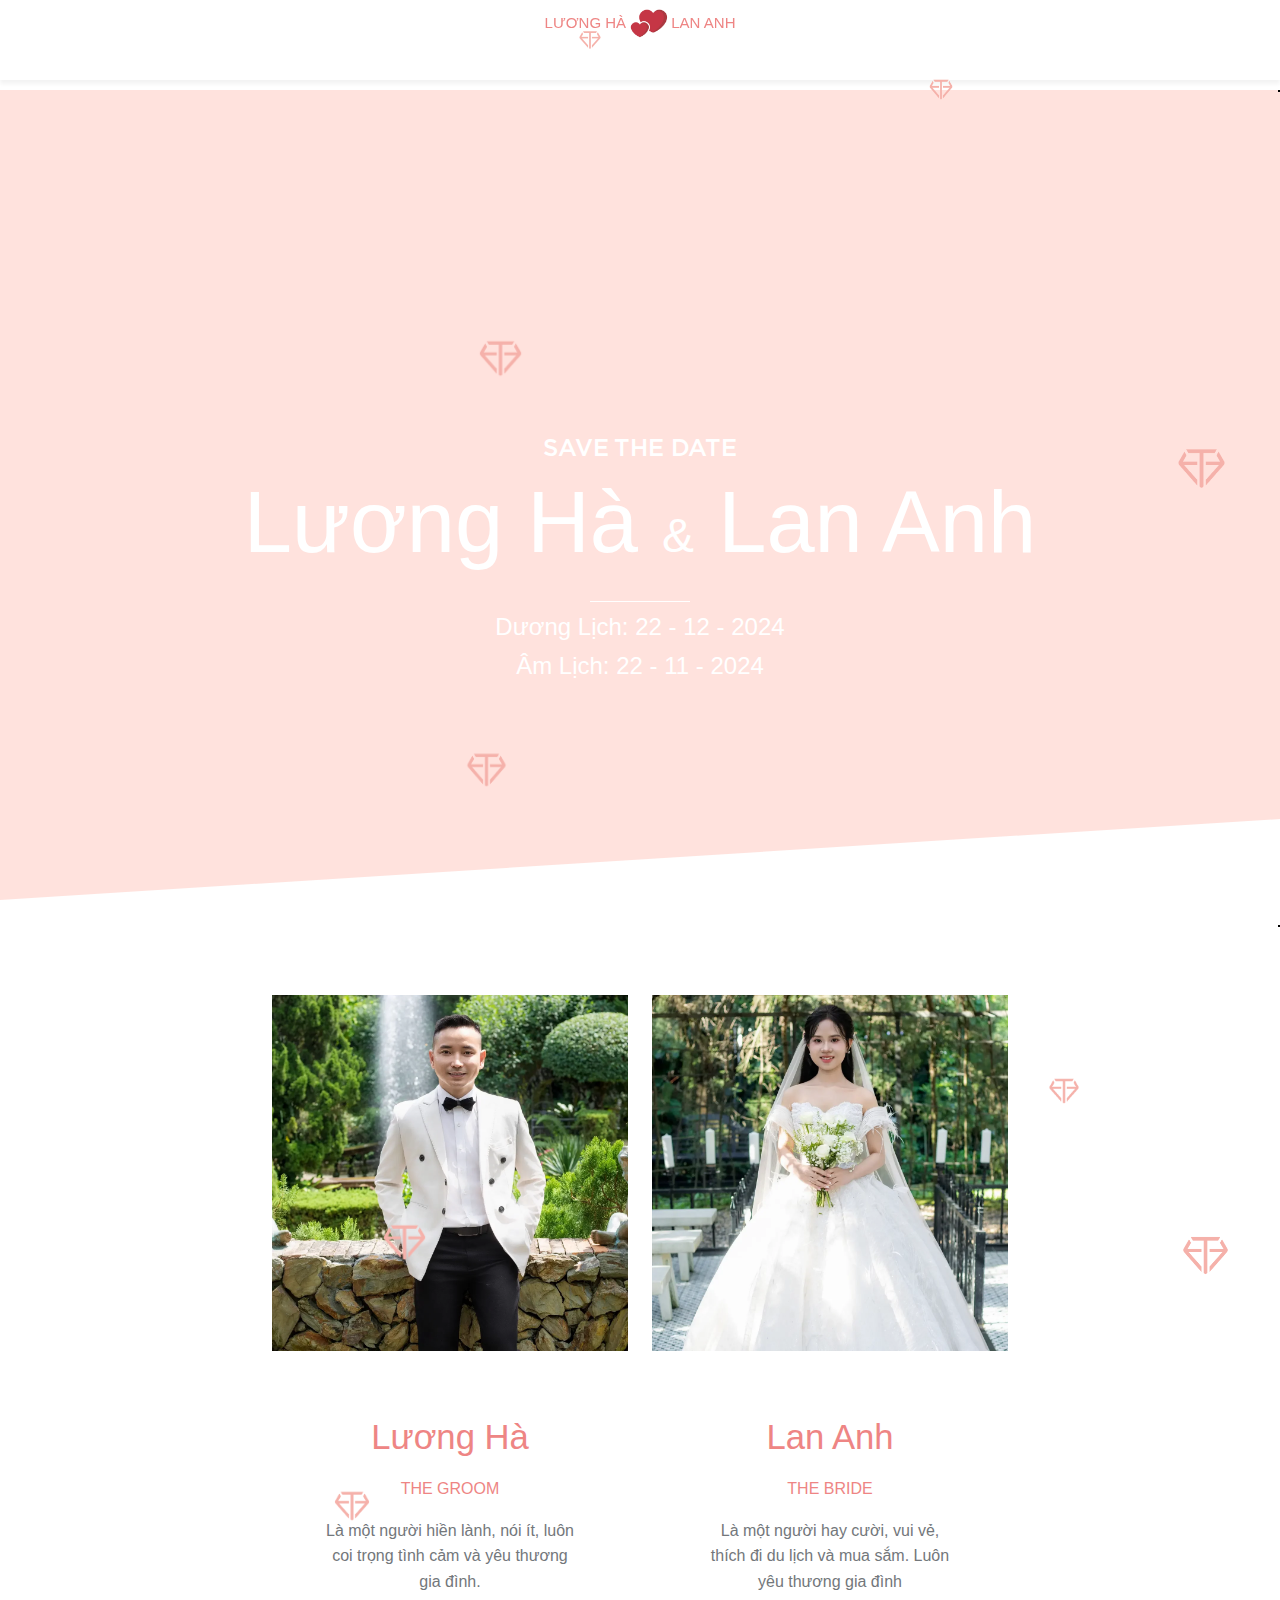
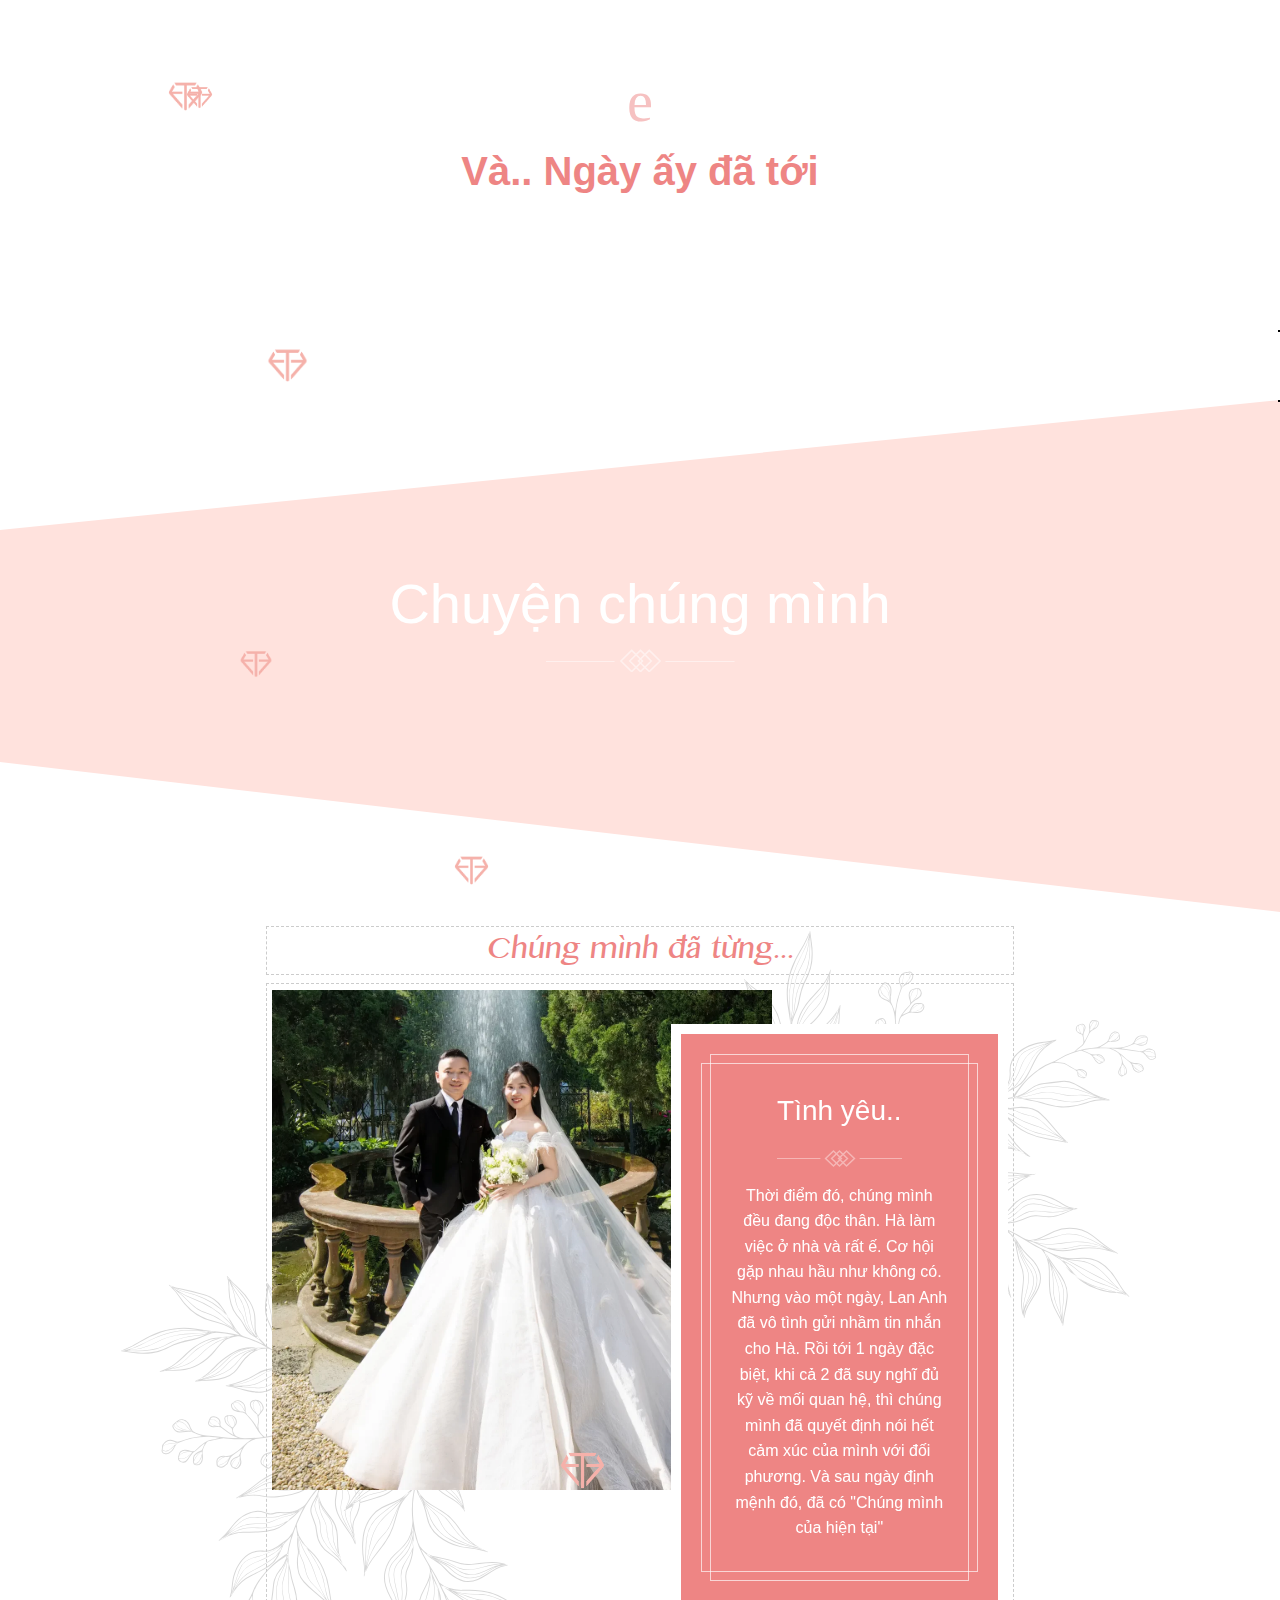
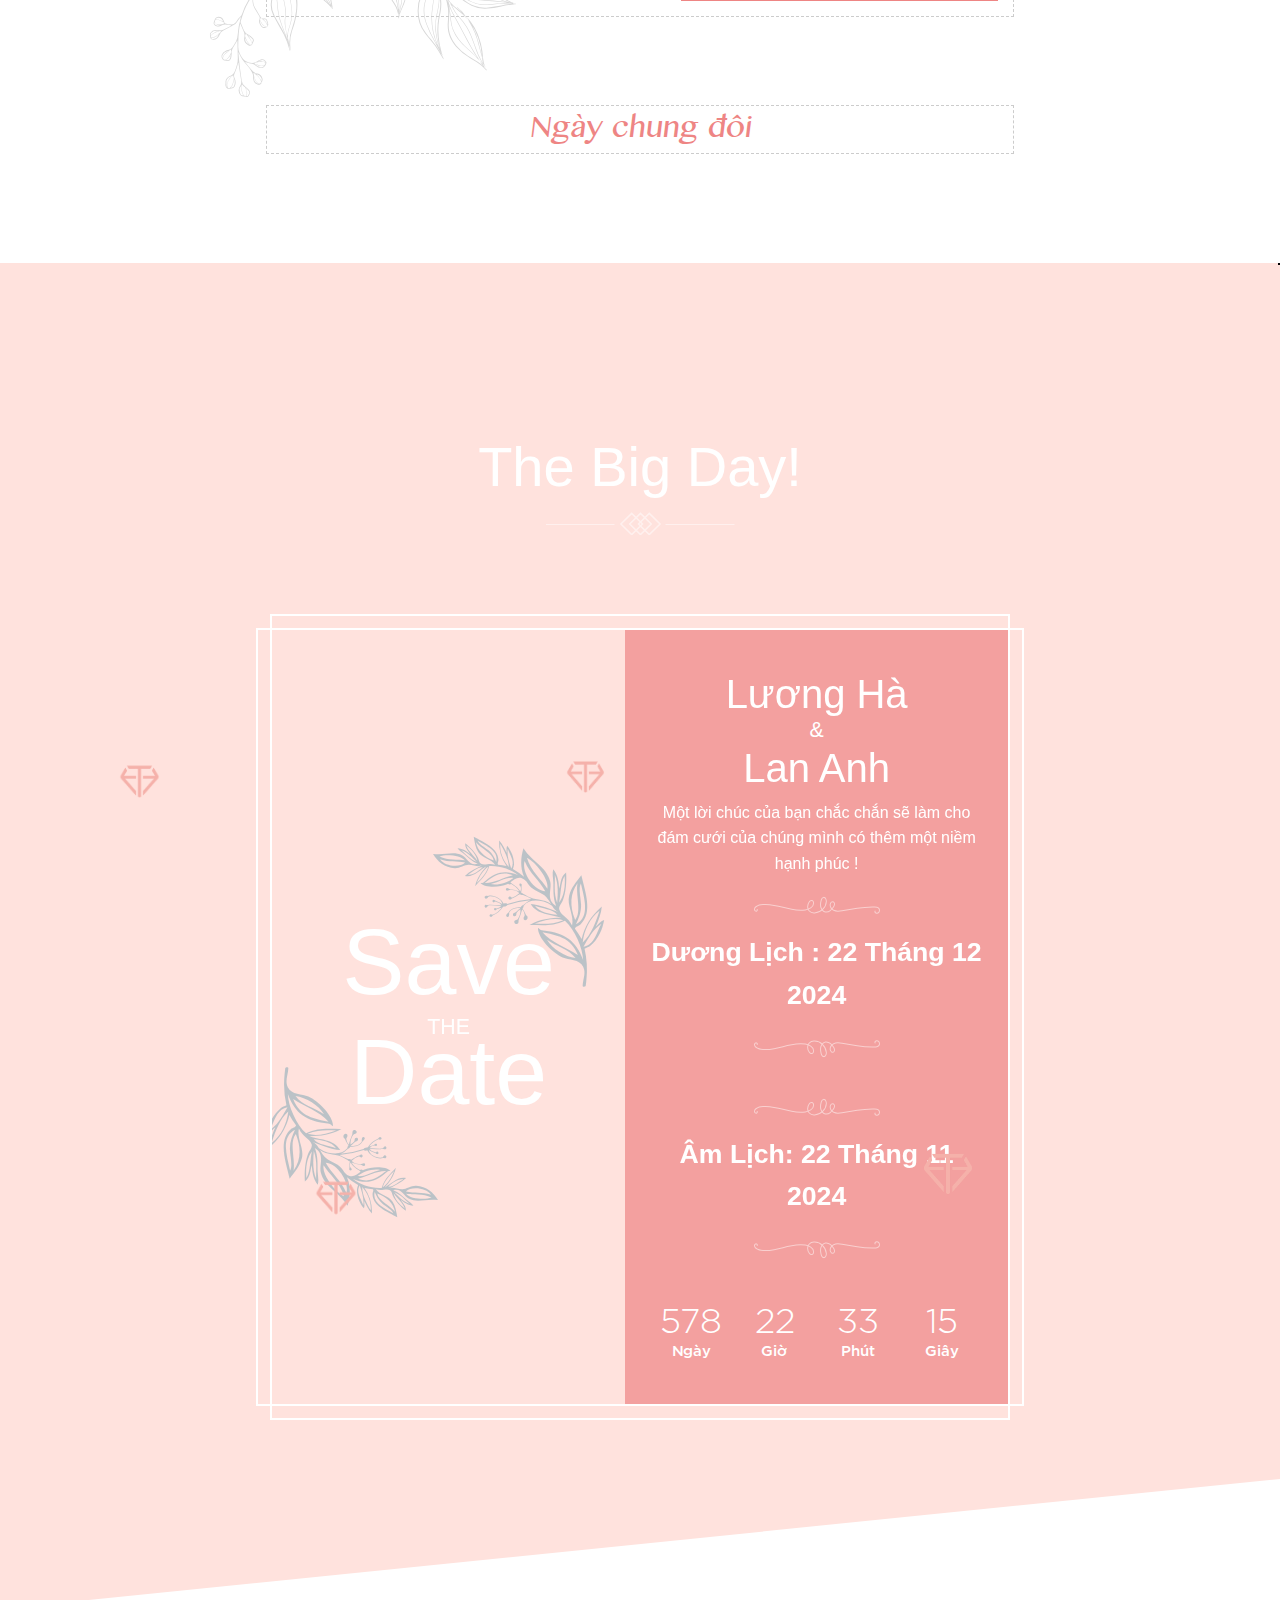
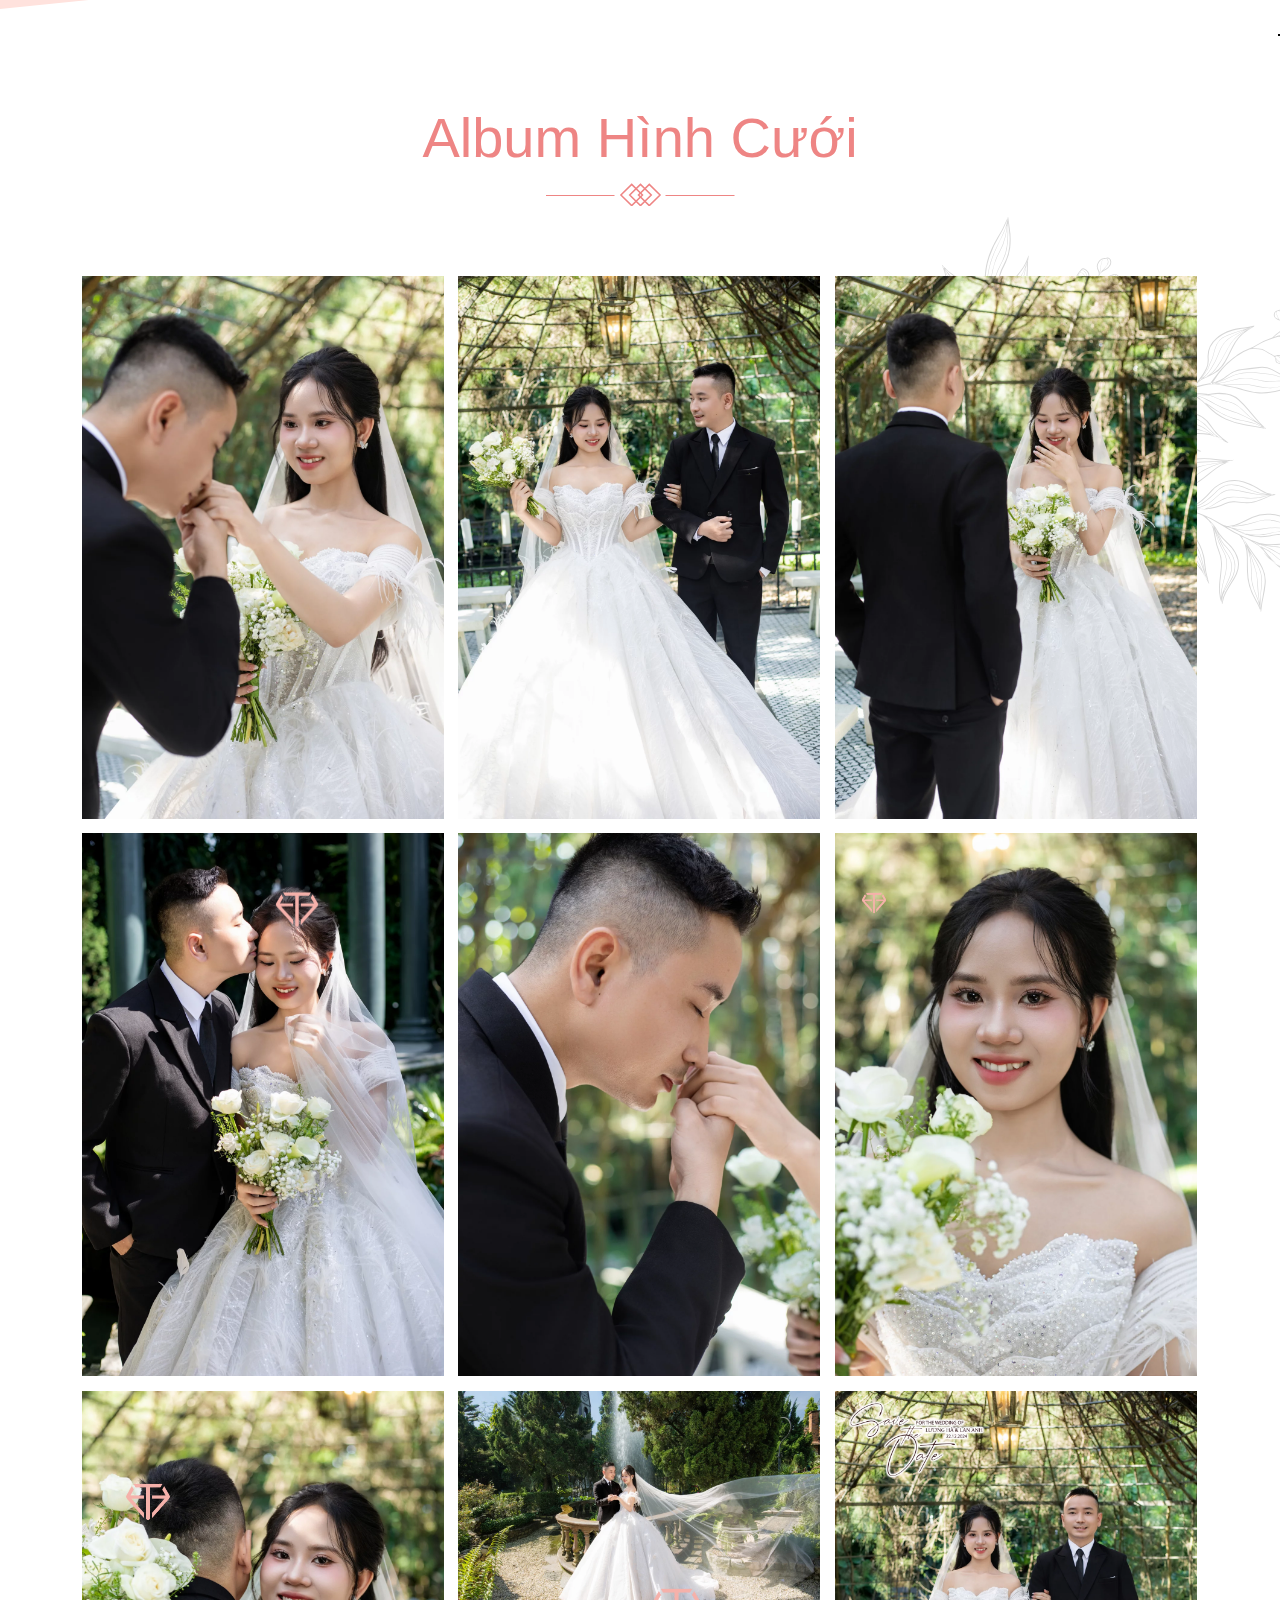
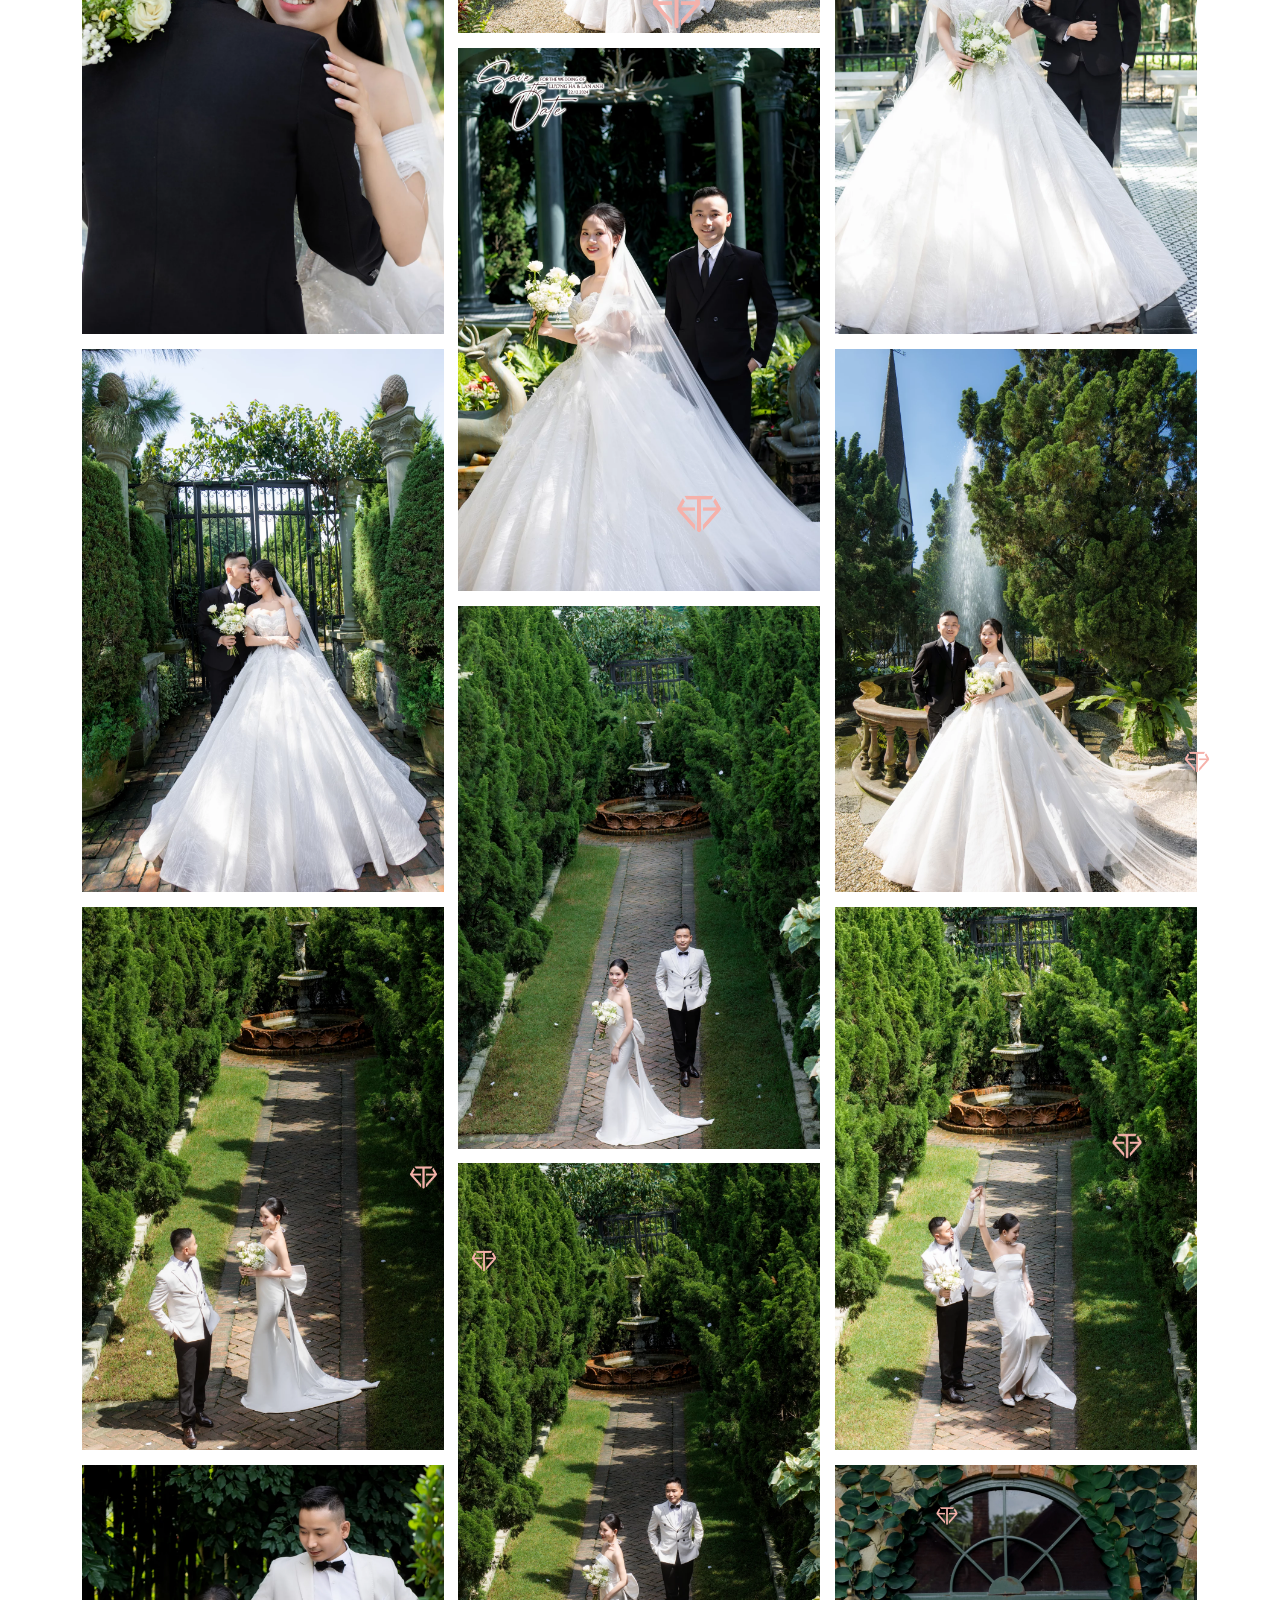
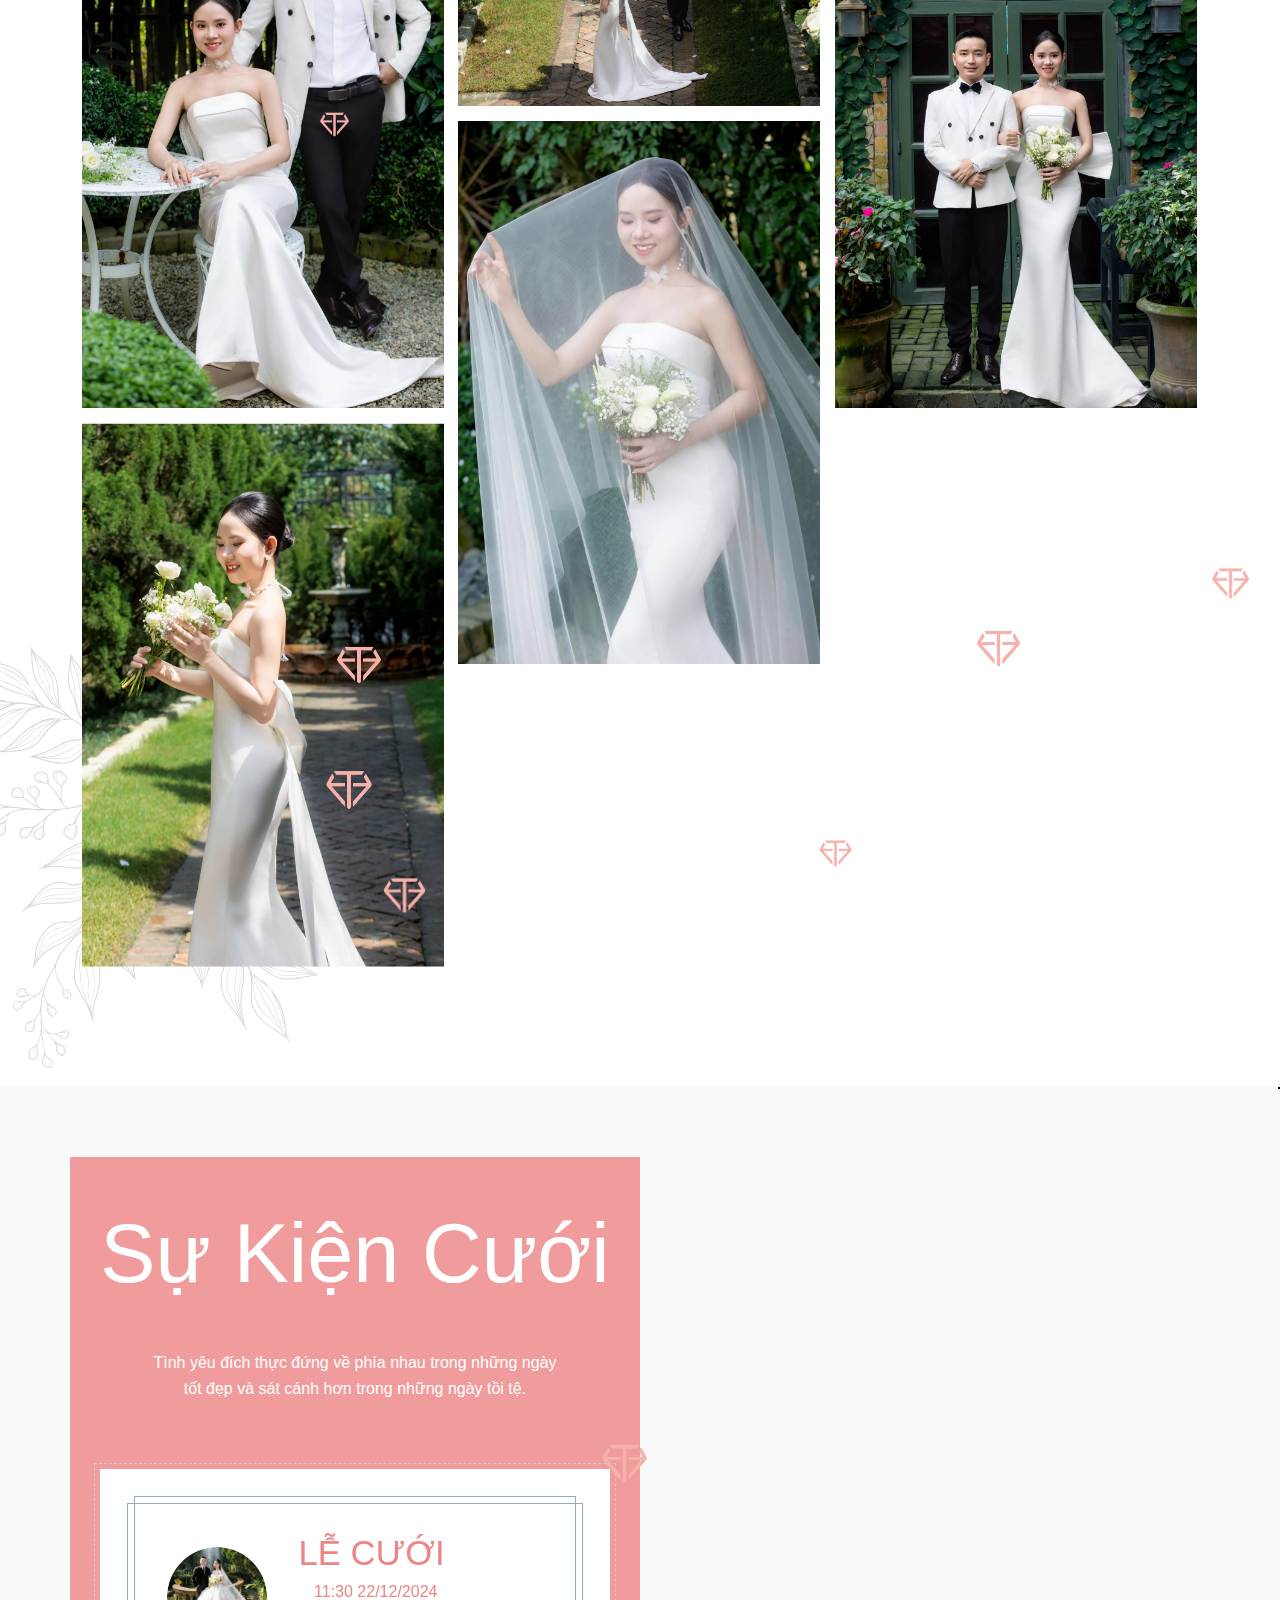
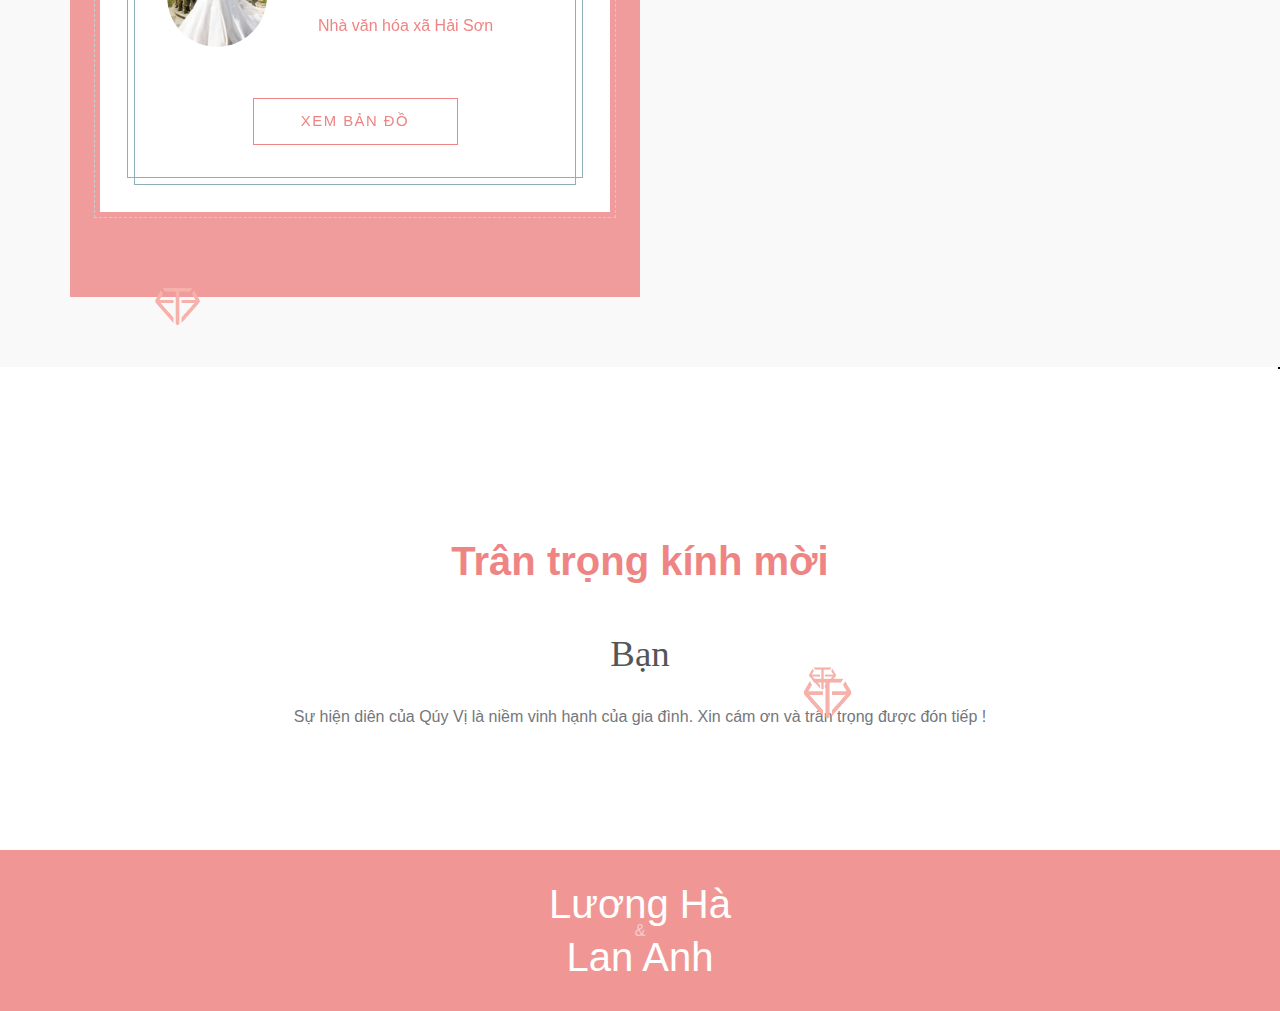
==== index.html @ 27f9929d "no message" ====
<!DOCTYPE html>
<!-- saved from url=(0068)https://thiepcuoionline.huythanhjewelry.vn/ha-anh-22122024-1100/edit -->
<html lang="en" class="geolocation history no-applicationcache postmessage svg websockets localstorage sessionstorage no-websqldatabase webworkers hashchange canvas canvastext audio video webgl cssgradients multiplebgs opacity rgba inlinesvg hsla supports fontface generatedcontent textshadow cssanimations backgroundsize borderimage borderradius boxshadow csscolumns csscolumns-width csscolumns-span csscolumns-fill csscolumns-gap csscolumns-rule csscolumns-rulecolor csscolumns-rulestyle csscolumns-rulewidth csscolumns-breakbefore csscolumns-breakafter csscolumns-breakinside flexbox cssreflections csstransforms csstransforms3d csstransitions svgclippaths smil indexeddb indexeddb-deletedatabase"><head><meta http-equiv="Content-Type" content="text/html; charset=UTF-8">
    
    <meta http-equiv="Cache-Control" content="no-cache, no-store, must-revalidate">
    <meta http-equiv="Pragma" content="no-cache">
    <meta http-equiv="Expires" content="0">

    <meta name="csrf-token" content="KpOfRnnVGpgBFAccXeFRmS5LeYXgLaBrI1GYbhRm">
    
    <meta http-equiv="X-UA-Compatible" content="IE=edge">
    <meta name="viewport" content="width=device-width, initial-scale=1">
    <meta name="format-detection" content="telephone=no">
    <title>Lương Hà &amp; Lan Anh</title>
    <meta name="description" content="Lương Hà &amp; Lan Anh - Our wedding date: 22/12/2024 | Yêu còn hơn mê. Đó là nhu cầu được cảm thấy toàn bộ, cảm thấy an toàn, được chữa lành, kết hợp với một ai đó, trái tim và linh hồn">
    <meta name="keywords" content="Wedding, Wedding website, Website đám cưới, Tạo website đám cưới miễn phí">
    <meta property="og:site_name" content="Lương Hà &amp; Lan Anh">
    <meta property="og:type" content="website">
    <meta property="og:title" content="Lương Hà &amp; Lan Anh">
    <meta property="og:description" content="Lương Hà &amp; Lan Anh - Our wedding date: 22/12/2024 | Yêu còn hơn mê. Đó là nhu cầu được cảm thấy toàn bộ, cảm thấy an toàn, được chữa lành, kết hợp với một ai đó, trái tim và linh hồn">
    <meta property="og:url" content="https://thiepcuoionline.huythanhjewelry.vn/ha-anh-22122024-1100/moi-cuoi">
    
    <meta property="og:image" content="https://phanluongha.github.io/WeddingInvitation/LuongHa-LanAnh_files/732zokrRUW.webp">
    <meta property="og:image:url" content="https://phanluongha.github.io/WeddingInvitation/LuongHa-LanAnh_files/732zokrRUW.webp">
    <meta property="og:image:secure_url" content="https://phanluongha.github.io/WeddingInvitation/LuongHa-LanAnh_files/732zokrRUW.webp">
    <meta property="og:image:type" content="image/jpeg">
    <meta property="og:image:width" content="1200">
    <meta property="og:image:height" content="630">

    <link rel="stylesheet" href="./LuongHa-LanAnh_files/croppie.min.css">
    <script type="text/javascript" async="" src="./LuongHa-LanAnh_files/js"></script><script src="./LuongHa-LanAnh_files/croppie.min.js.tải xuống"></script>
    <link rel="stylesheet" href="./LuongHa-LanAnh_files/flatpickr.min.css">
    <link rel="stylesheet" href="./LuongHa-LanAnh_files/confirmDate.css">
    <script src="./LuongHa-LanAnh_files/flatpickr"></script>
    <script src="./LuongHa-LanAnh_files/confirmDate.js.tải xuống"></script>


    <!-- Fav and touch icons -->
    <link rel="icon" type="image/png" sizes="32x32" href="https://phanluongha.github.io/WeddingInvitation/LuongHa-LanAnh_files/732zokrRUW.webp">
    <link rel="manifest" href="https://nhuhuy-tuyetmai.iwedding.info/templates/template19/images/fav_touch_icons/manifest.json">

    <!-- Google Web Fonts -->
    <link rel="preconnect" href="https://fonts.googleapis.com/">
    <link rel="preconnect" href="https://fonts.gstatic.com/" crossorigin="">
    <link href="./LuongHa-LanAnh_files/css2" rel="stylesheet">
    <link href="./LuongHa-LanAnh_files/css2(1)" rel="stylesheet">

    <link href="./LuongHa-LanAnh_files/bootstrap.min.css" rel="stylesheet">
    <link href="./LuongHa-LanAnh_files/libs.css" rel="stylesheet">
    <link href="./LuongHa-LanAnh_files/fontawesome-all.min.css" rel="stylesheet">
    <link href="./LuongHa-LanAnh_files/neela-icon-set.css" rel="stylesheet">
    <link href="./LuongHa-LanAnh_files/owl.carousel.min.css" rel="stylesheet">
    <link href="./LuongHa-LanAnh_files/calendar.css" rel="stylesheet">

    <link href="./LuongHa-LanAnh_files/style.css" rel="stylesheet">
    <script type="text/javascript" async="" src="./LuongHa-LanAnh_files/analytics.js.tải xuống"></script>
    <script type="text/javascript" async="" src="./LuongHa-LanAnh_files/js(1)"></script>

    <!-- Google tag (gtag.js) -->
    <script async="" src="./LuongHa-LanAnh_files/js(2)"></script>
    <script>
        window.dataLayer = window.dataLayer || [];

        function gtag() {
            dataLayer.push(arguments);
        }
        gtag('js', new Date());

        gtag('config', 'G-8YPZ7RCX4G');
    </script>


    <script type="text/javascript">
        var photoGalleries = [];
    </script>
    <style type="text/css">
        .fancybox-margin {
            margin-right: 19px;
        }
    </style>
    <style>
        .minicolors {
            position: relative;
            display: inline-block;
            z-index: 1
        }

        .minicolors-focus {
            z-index: 2
        }

        .minicolors.minicolors-theme-default .minicolors-input {
            margin: 0;
            margin-right: 3px;
            border: 1px solid #ababab;
            font: 14px sans-serif;
            width: 65px;
            height: 16px;
            border-radius: 0;
            box-shadow: inset 0 2px 4px rgba(0, 0, 0, .04);
            padding: 2px;
            margin-right: -1px
        }

        .minicolors-theme-default.minicolors .minicolors-input {
            vertical-align: middle;
            outline: 0
        }

        .minicolors-theme-default.minicolors-swatch-left .minicolors-input {
            margin-left: -1px;
            margin-right: auto
        }

        .minicolors-theme-default.minicolors-focus .minicolors-input,
        .minicolors-theme-default.minicolors-focus .minicolors-swatch {
            border-color: #999
        }

        .minicolors-hidden {
            position: absolute;
            left: -9999em
        }

        .minicolors-swatch {
            position: relative;
            width: 20px;
            height: 20px;
            text-align: left;
            background: url(https://nhuhuy-tuyetmai.iwedding.info/templates/template19/images/jquery.minicolors.png) -80px 0;
            border: solid 1px #ababab;
            vertical-align: middle;
            display: inline-block
        }

        .minicolors-swatch SPAN {
            position: relative;
            width: 100%;
            height: 100%;
            background: 0 0;
            box-shadow: inset 0 9px 0 rgba(255, 255, 255, .1);
            display: inline-block
        }

        .minicolors-panel {
            position: absolute;
            top: 26px;
            left: 0;
            width: 173px;
            height: 152px;
            background: #fff;
            border: solid 1px #ccc;
            box-shadow: 0 0 20px rgba(0, 0, 0, .2);
            display: none
        }

        .minicolors-position-top .minicolors-panel {
            top: -156px
        }

        .minicolors-position-left .minicolors-panel {
            left: -83px
        }

        .minicolors-position-left.minicolors-with-opacity .minicolors-panel {
            left: -104px
        }

        .minicolors-with-opacity .minicolors-panel {
            width: 194px
        }

        .minicolors .minicolors-grid {
            position: absolute;
            top: 1px;
            left: 1px;
            width: 150px;
            height: 150px;
            background: url(https://nhuhuy-tuyetmai.iwedding.info/templates/template19/images/jquery.minicolors.png) -120px 0;
            cursor: crosshair
        }

        .minicolors .minicolors-grid-inner {
            position: absolute;
            top: 0;
            left: 0;
            width: 150px;
            height: 150px;
            background: 0 0
        }

        .minicolors-slider-saturation .minicolors-grid {
            background-position: -420px 0
        }

        .minicolors-slider-saturation .minicolors-grid-inner {
            background: url(https://nhuhuy-tuyetmai.iwedding.info/templates/template19/images/jquery.minicolors.png) -270px 0
        }

        .minicolors-slider-brightness .minicolors-grid {
            background-position: -570px 0
        }

        .minicolors-slider-brightness .minicolors-grid-inner {
            background: #000
        }

        .minicolors-slider-wheel .minicolors-grid {
            background-position: -720px 0
        }

        .minicolors-opacity-slider,
        .minicolors-slider {
            position: absolute;
            top: 1px;
            left: 152px;
            width: 20px;
            height: 150px;
            background: #fff url(https://nhuhuy-tuyetmai.iwedding.info/templates/template19/images/jquery.minicolors.png) 0 0;
            cursor: crosshair
        }

        .minicolors-slider-saturation .minicolors-slider {
            background-position: -60px 0
        }

        .minicolors-slider-brightness .minicolors-slider {
            background-position: -20px 0
        }

        .minicolors-slider-wheel .minicolors-slider {
            background-position: -20px 0
        }

        .minicolors-opacity-slider {
            left: 173px;
            background-position: -40px 0;
            display: none
        }

        .minicolors-with-opacity .minicolors-opacity-slider {
            display: block
        }

        .minicolors-grid .minicolors-picker {
            position: absolute;
            top: 70px;
            left: 70px;
            width: 10px;
            height: 10px;
            border: solid 1px #000;
            border-radius: 10px;
            margin-top: -6px;
            margin-left: -6px;
            background: 0 0
        }

        .minicolors-grid .minicolors-picker SPAN {
            position: absolute;
            top: 0;
            left: 0;
            width: 6px;
            height: 6px;
            border-radius: 6px;
            border: solid 2px #fff
        }

        .minicolors-picker {
            position: absolute;
            top: 0;
            left: 0;
            width: 18px;
            height: 2px;
            background: #fff;
            border: solid 1px #000;
            margin-top: -2px
        }

        .minicolors-inline .minicolors-input,
        .minicolors-inline .minicolors-swatch {
            display: none
        }

        .minicolors-inline .minicolors-panel {
            position: relative;
            top: auto;
            left: auto;
            display: inline-block
        }

        .minicolors-theme-bootstrap .minicolors-input {
            padding: 4px 6px;
            padding-left: 30px;
            background-color: #fff;
            border: 1px solid #ababab;
            border-radius: 3px;
            color: #ababab;
            font-family: Lato, sans-serif;
            font-size: 14px;
            height: 27px;
            width: 149px;
            line-height: 19px;
            margin: 0
        }

        .minicolors-theme-bootstrap.minicolors-focus .minicolors-input {
            border-color: #74777c;
            box-shadow: none;
            outline: 0
        }

        .minicolors-theme-bootstrap .minicolors-swatch {
            position: absolute;
            left: 4px;
            top: 4px;
            z-index: 2
        }

        .minicolors-theme-bootstrap.minicolors-swatch-position-right .minicolors-input {
            padding-left: 6px;
            padding-right: 30px
        }

        .minicolors-theme-bootstrap.minicolors-swatch-position-right .minicolors-swatch {
            left: auto;
            right: 4px
        }

        .minicolors-theme-bootstrap .minicolors-panel {
            top: 28px;
            z-index: 3
        }

        .minicolors-theme-bootstrap.minicolors-position-top .minicolors-panel {
            top: -154px
        }

        .minicolors-theme-bootstrap.minicolors-position-left .minicolors-panel {
            left: -63px
        }

        .minicolors-theme-bootstrap.minicolors-position-left.minicolors-with-opacity .minicolors-panel {
            left: -84px
        }

        #template-settings {
            position: fixed;
            width: 185px;
            top: 85px;
            left: -188px;
            background-color: #f7f8fa;
            z-index: 2000;
            padding: 12px 10px;
            -webkit-border-bottom-right-radius: 3px;
            -moz-border-bottom-right-radius: 3px;
            border-bottom-right-radius: 3px;
            -webkit-box-shadow: 1px 1px 1px 1px rgba(0, 0, 0, .2);
            -moz-box-shadow: 1px 1px 1px 1px rgba(0, 0, 0, .2);
            box-shadow: 1px 1px 1px 1px rgba(0, 0, 0, .2)
        }

        #template-settings>i {
            position: absolute;
            top: 0;
            right: -36px;
            cursor: pointer;
            background-color: #f7f8fa;
            text-align: center;
            line-height: 36px;
            width: 36px;
            height: 36px;
            font-size: 20pt;
            -webkit-border-top-right-radius: 3px;
            -moz-border-top-right-radius: 3px;
            border-top-right-radius: 3px;
            -webkit-border-bottom-right-radius: 3px;
            -moz-border-bottom-right-radius: 3px;
            border-bottom-right-radius: 3px;
            -webkit-box-shadow: 2px 1px 2px 0 rgba(0, 0, 0, .3);
            -moz-box-shadow: 2px 1px 2px 0 rgba(0, 0, 0, .3);
            box-shadow: 2px 1px 2px 0 rgba(0, 0, 0, .3)
        }

        #template-settings h4 {
            color: #73777b;
            font-weight: 700;
            margin-bottom: 5px;
            font-size: 14pt
        }

        #template-settings input,
        #template-settings select,
        .settings-pattern {
            margin-bottom: 20px
        }

        #template-settings input {
            width: 149px
        }

        #template-settings input#settings-rtl {
            width: 15px;
            height: 15px;
        }

        #template-settings .form-check {
            margin-bottom: 20px;
        }

        #template-settings .form-check label {
            padding-left: 5px;
        }

        #template-settings select {
            width: 150px;
            height: 28px;
            padding: 4px 0 0 5px;
            border: 1px solid #ababab;
            font-size: 9pt;
            -webkit-border-radius: 3px;
            -moz-border-radius: 3px;
            border-radius: 3px
        }

        #template-settings>div {
            font-size: 9pt
        }

        #template-settings.form-style .checkbox {
            padding-left: 22px
        }
    </style>
    

    <style>
        .editable-parent.disabled .toggle-wrap {
            pointer-events: auto;
            opacity: 1;
        }


        .toggle-wrap {

            position: absolute;
            z-index: 9;
            top: 0;
            right: 72px;
            width: 55px;
            height: 27px;
            // background: #3fbaff;
            padding: 5px 10px;
            outline: 1px solid var(--toggle-color);
            display: none;

            &.active {
                display: block;
            }
        }

        .editable-parent {
            .toggle-wrap {
                right: unset;
                left: 0;
            }
        }

        .editable-child {
            padding-top: 1px;
            outline: 1px dashed #ccc;
            outline-offset: 5px;
            margin: 20px auto;

            .toggle-wrap {
                left: unset;
                right: -5px;
                top: -5px;
                outline: 1px dashed #ccc;
                height: 29px;
            }
        }


        .toggle-button-demo {
            text-align: center;
        }

        h4 {
            font-size: 20px;
            color: #333;
        }

        .toggle-ios {
            display: none;
        }

        .toggle-ios+.toggle-btn {
            outline: 0;
            display: block;
            width: 100%;
            margin: 0 auto;
            height: 100%;
            position: relative;
            cursor: pointer;
            -webkit-user-select: none;
            -moz-user-select: none;
            -ms-user-select: none;
            user-select: none;
            background: #fbfbfb;
            border-radius: 2em;
            padding: 2px;
            -webkit-transition: all .4s ease;
            transition: all .4s ease;
            border: 1px solid #e8eae9;
        }

        .toggle-ios+.toggle-btn:after {
            position: relative;
            display: block;
            content: "";
            width: 50%;
            height: 100%;
            left: 0;
            border-radius: 2em;
            background: #fbfbfb;
            transition: left 0.3s cubic-bezier(0.175, 0.885, 0.32, 1.275), padding 0.3s ease, margin 0.3s ease;
            box-shadow: 0 0 0 1px rgba(0, 0, 0, 0.1), 0 4px 0 rgba(0, 0, 0, 0.08);
        }

        .toggle-ios:checked+.toggle-btn {
            background: var(--toggle-color);
        }

        .toggle-ios:checked+.toggle-btn:after {
            left: 50%;
        }
    </style>

    <script src="./LuongHa-LanAnh_files/jquery.min.js.tải xuống"></script>
    <link rel="stylesheet preload" type="text/css" href="./LuongHa-LanAnh_files/main.css">
    
    <link rel="stylesheet preload" type="text/css" href="./LuongHa-LanAnh_files/residual.css">
    <script rel="preload" type="text/javascript" src="./LuongHa-LanAnh_files/frontend.js.tải xuống"></script>
    <link rel="stylesheet" href="./LuongHa-LanAnh_files/daterangepicker.css">

<script type="text/javascript" class="flasher-js">(function() {    var rootScript = 'https://cdn.jsdelivr.net/npm/@flasher/flasher@1.3.2/dist/flasher.min.js';    var FLASHER_FLASH_BAG_PLACE_HOLDER = {};    var options = mergeOptions([], FLASHER_FLASH_BAG_PLACE_HOLDER);    function mergeOptions(first, second) {        return {            context: merge(first.context || {}, second.context || {}),            envelopes: merge(first.envelopes || [], second.envelopes || []),            options: merge(first.options || {}, second.options || {}),            scripts: merge(first.scripts || [], second.scripts || []),            styles: merge(first.styles || [], second.styles || []),        };    }    function merge(first, second) {        if (Array.isArray(first) && Array.isArray(second)) {            return first.concat(second).filter(function(item, index, array) {                return array.indexOf(item) === index;            });        }        return Object.assign({}, first, second);    }    function renderOptions(options) {        if(!window.hasOwnProperty('flasher')) {            console.error('Flasher is not loaded');            return;        }        requestAnimationFrame(function () {            window.flasher.render(options);        });    }    function render(options) {        if ('loading' !== document.readyState) {            renderOptions(options);            return;        }        document.addEventListener('DOMContentLoaded', function() {            renderOptions(options);        });    }    if (1 === document.querySelectorAll('script.flasher-js').length) {        document.addEventListener('flasher:render', function (event) {            render(event.detail);        });        document.addEventListener('livewire:navigating', function () {    var elements = document.querySelectorAll('.fl-no-cache');    for (var i = 0; i < elements.length; i++) {        elements[i].remove();    }});    }    if (window.hasOwnProperty('flasher') || !rootScript || document.querySelector('script[src="' + rootScript + '"]')) {        render(options);    } else {        var tag = document.createElement('script');        tag.setAttribute('src', rootScript);        tag.setAttribute('type', 'text/javascript');        tag.onload = function () {            render(options);        };        document.head.appendChild(tag);    }})();</script><script src="./LuongHa-LanAnh_files/flasher.min.js.tải xuống" type="text/javascript"></script>
<style>.swal2-popup.swal2-toast{box-sizing:border-box;grid-column:1/4 !important;grid-row:1/4 !important;grid-template-columns:min-content auto min-content;padding:1em;overflow-y:hidden;background:#fff;box-shadow:0 0 1px rgba(0,0,0,.075),0 1px 2px rgba(0,0,0,.075),1px 2px 4px rgba(0,0,0,.075),1px 3px 8px rgba(0,0,0,.075),2px 4px 16px rgba(0,0,0,.075);pointer-events:all}.swal2-popup.swal2-toast>*{grid-column:2}.swal2-popup.swal2-toast .swal2-title{margin:.5em 1em;padding:0;font-size:1em;text-align:initial}.swal2-popup.swal2-toast .swal2-loading{justify-content:center}.swal2-popup.swal2-toast .swal2-input{height:2em;margin:.5em;font-size:1em}.swal2-popup.swal2-toast .swal2-validation-message{font-size:1em}.swal2-popup.swal2-toast .swal2-footer{margin:.5em 0 0;padding:.5em 0 0;font-size:.8em}.swal2-popup.swal2-toast .swal2-close{grid-column:3/3;grid-row:1/99;align-self:center;width:.8em;height:.8em;margin:0;font-size:2em}.swal2-popup.swal2-toast .swal2-html-container{margin:.5em 1em;padding:0;overflow:initial;font-size:1em;text-align:initial}.swal2-popup.swal2-toast .swal2-html-container:empty{padding:0}.swal2-popup.swal2-toast .swal2-loader{grid-column:1;grid-row:1/99;align-self:center;width:2em;height:2em;margin:.25em}.swal2-popup.swal2-toast .swal2-icon{grid-column:1;grid-row:1/99;align-self:center;width:2em;min-width:2em;height:2em;margin:0 .5em 0 0}.swal2-popup.swal2-toast .swal2-icon .swal2-icon-content{display:flex;align-items:center;font-size:1.8em;font-weight:bold}.swal2-popup.swal2-toast .swal2-icon.swal2-success .swal2-success-ring{width:2em;height:2em}.swal2-popup.swal2-toast .swal2-icon.swal2-error [class^=swal2-x-mark-line]{top:.875em;width:1.375em}.swal2-popup.swal2-toast .swal2-icon.swal2-error [class^=swal2-x-mark-line][class$=left]{left:.3125em}.swal2-popup.swal2-toast .swal2-icon.swal2-error [class^=swal2-x-mark-line][class$=right]{right:.3125em}.swal2-popup.swal2-toast .swal2-actions{justify-content:flex-start;height:auto;margin:0;margin-top:.5em;padding:0 .5em}.swal2-popup.swal2-toast .swal2-styled{margin:.25em .5em;padding:.4em .6em;font-size:1em}.swal2-popup.swal2-toast .swal2-success{border-color:#a5dc86}.swal2-popup.swal2-toast .swal2-success [class^=swal2-success-circular-line]{position:absolute;width:1.6em;height:3em;border-radius:50%}.swal2-popup.swal2-toast .swal2-success [class^=swal2-success-circular-line][class$=left]{top:-0.8em;left:-0.5em;transform:rotate(-45deg);transform-origin:2em 2em;border-radius:4em 0 0 4em}.swal2-popup.swal2-toast .swal2-success [class^=swal2-success-circular-line][class$=right]{top:-0.25em;left:.9375em;transform-origin:0 1.5em;border-radius:0 4em 4em 0}.swal2-popup.swal2-toast .swal2-success .swal2-success-ring{width:2em;height:2em}.swal2-popup.swal2-toast .swal2-success .swal2-success-fix{top:0;left:.4375em;width:.4375em;height:2.6875em}.swal2-popup.swal2-toast .swal2-success [class^=swal2-success-line]{height:.3125em}.swal2-popup.swal2-toast .swal2-success [class^=swal2-success-line][class$=tip]{top:1.125em;left:.1875em;width:.75em}.swal2-popup.swal2-toast .swal2-success [class^=swal2-success-line][class$=long]{top:.9375em;right:.1875em;width:1.375em}.swal2-popup.swal2-toast .swal2-success.swal2-icon-show .swal2-success-line-tip{animation:swal2-toast-animate-success-line-tip .75s}.swal2-popup.swal2-toast .swal2-success.swal2-icon-show .swal2-success-line-long{animation:swal2-toast-animate-success-line-long .75s}.swal2-popup.swal2-toast.swal2-show{animation:swal2-toast-show .5s}.swal2-popup.swal2-toast.swal2-hide{animation:swal2-toast-hide .1s forwards}div:where(.swal2-container){display:grid;position:fixed;z-index:1060;inset:0;box-sizing:border-box;grid-template-areas:"top-start     top            top-end" "center-start  center         center-end" "bottom-start  bottom-center  bottom-end";grid-template-rows:minmax(min-content, auto) minmax(min-content, auto) minmax(min-content, auto);height:100%;padding:.625em;overflow-x:hidden;transition:background-color .1s;-webkit-overflow-scrolling:touch}div:where(.swal2-container).swal2-backdrop-show,div:where(.swal2-container).swal2-noanimation{background:rgba(0,0,0,.4)}div:where(.swal2-container).swal2-backdrop-hide{background:rgba(0,0,0,0) !important}div:where(.swal2-container).swal2-top-start,div:where(.swal2-container).swal2-center-start,div:where(.swal2-container).swal2-bottom-start{grid-template-columns:minmax(0, 1fr) auto auto}div:where(.swal2-container).swal2-top,div:where(.swal2-container).swal2-center,div:where(.swal2-container).swal2-bottom{grid-template-columns:auto minmax(0, 1fr) auto}div:where(.swal2-container).swal2-top-end,div:where(.swal2-container).swal2-center-end,div:where(.swal2-container).swal2-bottom-end{grid-template-columns:auto auto minmax(0, 1fr)}div:where(.swal2-container).swal2-top-start>.swal2-popup{align-self:start}div:where(.swal2-container).swal2-top>.swal2-popup{grid-column:2;place-self:start center}div:where(.swal2-container).swal2-top-end>.swal2-popup,div:where(.swal2-container).swal2-top-right>.swal2-popup{grid-column:3;place-self:start end}div:where(.swal2-container).swal2-center-start>.swal2-popup,div:where(.swal2-container).swal2-center-left>.swal2-popup{grid-row:2;align-self:center}div:where(.swal2-container).swal2-center>.swal2-popup{grid-column:2;grid-row:2;place-self:center center}div:where(.swal2-container).swal2-center-end>.swal2-popup,div:where(.swal2-container).swal2-center-right>.swal2-popup{grid-column:3;grid-row:2;place-self:center end}div:where(.swal2-container).swal2-bottom-start>.swal2-popup,div:where(.swal2-container).swal2-bottom-left>.swal2-popup{grid-column:1;grid-row:3;align-self:end}div:where(.swal2-container).swal2-bottom>.swal2-popup{grid-column:2;grid-row:3;place-self:end center}div:where(.swal2-container).swal2-bottom-end>.swal2-popup,div:where(.swal2-container).swal2-bottom-right>.swal2-popup{grid-column:3;grid-row:3;place-self:end end}div:where(.swal2-container).swal2-grow-row>.swal2-popup,div:where(.swal2-container).swal2-grow-fullscreen>.swal2-popup{grid-column:1/4;width:100%}div:where(.swal2-container).swal2-grow-column>.swal2-popup,div:where(.swal2-container).swal2-grow-fullscreen>.swal2-popup{grid-row:1/4;align-self:stretch}div:where(.swal2-container).swal2-no-transition{transition:none !important}div:where(.swal2-container) div:where(.swal2-popup){display:none;position:relative;box-sizing:border-box;grid-template-columns:minmax(0, 100%);width:32em;max-width:100%;padding:0 0 1.25em;border:none;border-radius:5px;background:#fff;color:hsl(0,0%,33%);font-family:inherit;font-size:1rem}div:where(.swal2-container) div:where(.swal2-popup):focus{outline:none}div:where(.swal2-container) div:where(.swal2-popup).swal2-loading{overflow-y:hidden}div:where(.swal2-container) h2:where(.swal2-title){position:relative;max-width:100%;margin:0;padding:.8em 1em 0;color:inherit;font-size:1.875em;font-weight:600;text-align:center;text-transform:none;word-wrap:break-word}div:where(.swal2-container) div:where(.swal2-actions){display:flex;z-index:1;box-sizing:border-box;flex-wrap:wrap;align-items:center;justify-content:center;width:auto;margin:1.25em auto 0;padding:0}div:where(.swal2-container) div:where(.swal2-actions):not(.swal2-loading) .swal2-styled[disabled]{opacity:.4}div:where(.swal2-container) div:where(.swal2-actions):not(.swal2-loading) .swal2-styled:hover{background-image:linear-gradient(rgba(0, 0, 0, 0.1), rgba(0, 0, 0, 0.1))}div:where(.swal2-container) div:where(.swal2-actions):not(.swal2-loading) .swal2-styled:active{background-image:linear-gradient(rgba(0, 0, 0, 0.2), rgba(0, 0, 0, 0.2))}div:where(.swal2-container) div:where(.swal2-loader){display:none;align-items:center;justify-content:center;width:2.2em;height:2.2em;margin:0 1.875em;animation:swal2-rotate-loading 1.5s linear 0s infinite normal;border-width:.25em;border-style:solid;border-radius:100%;border-color:#2778c4 rgba(0,0,0,0) #2778c4 rgba(0,0,0,0)}div:where(.swal2-container) button:where(.swal2-styled){margin:.3125em;padding:.625em 1.1em;transition:box-shadow .1s;box-shadow:0 0 0 3px rgba(0,0,0,0);font-weight:500}div:where(.swal2-container) button:where(.swal2-styled):not([disabled]){cursor:pointer}div:where(.swal2-container) button:where(.swal2-styled):where(.swal2-confirm){border:0;border-radius:.25em;background:initial;background-color:#7066e0;color:#fff;font-size:1em}div:where(.swal2-container) button:where(.swal2-styled):where(.swal2-confirm):focus-visible{box-shadow:0 0 0 3px rgba(112,102,224,.5)}div:where(.swal2-container) button:where(.swal2-styled):where(.swal2-deny){border:0;border-radius:.25em;background:initial;background-color:#dc3741;color:#fff;font-size:1em}div:where(.swal2-container) button:where(.swal2-styled):where(.swal2-deny):focus-visible{box-shadow:0 0 0 3px rgba(220,55,65,.5)}div:where(.swal2-container) button:where(.swal2-styled):where(.swal2-cancel){border:0;border-radius:.25em;background:initial;background-color:#6e7881;color:#fff;font-size:1em}div:where(.swal2-container) button:where(.swal2-styled):where(.swal2-cancel):focus-visible{box-shadow:0 0 0 3px rgba(110,120,129,.5)}div:where(.swal2-container) button:where(.swal2-styled).swal2-default-outline:focus-visible{box-shadow:0 0 0 3px rgba(100,150,200,.5)}div:where(.swal2-container) button:where(.swal2-styled):focus-visible{outline:none}div:where(.swal2-container) button:where(.swal2-styled)::-moz-focus-inner{border:0}div:where(.swal2-container) div:where(.swal2-footer){margin:1em 0 0;padding:1em 1em 0;border-top:1px solid #eee;color:inherit;font-size:1em;text-align:center}div:where(.swal2-container) .swal2-timer-progress-bar-container{position:absolute;right:0;bottom:0;left:0;grid-column:auto !important;overflow:hidden;border-bottom-right-radius:5px;border-bottom-left-radius:5px}div:where(.swal2-container) div:where(.swal2-timer-progress-bar){width:100%;height:.25em;background:rgba(0,0,0,.2)}div:where(.swal2-container) img:where(.swal2-image){max-width:100%;margin:2em auto 1em}div:where(.swal2-container) button:where(.swal2-close){z-index:2;align-items:center;justify-content:center;width:1.2em;height:1.2em;margin-top:0;margin-right:0;margin-bottom:-1.2em;padding:0;overflow:hidden;transition:color .1s,box-shadow .1s;border:none;border-radius:5px;background:rgba(0,0,0,0);color:#ccc;font-family:monospace;font-size:2.5em;cursor:pointer;justify-self:end}div:where(.swal2-container) button:where(.swal2-close):hover{transform:none;background:rgba(0,0,0,0);color:#f27474}div:where(.swal2-container) button:where(.swal2-close):focus-visible{outline:none;box-shadow:inset 0 0 0 3px rgba(100,150,200,.5)}div:where(.swal2-container) button:where(.swal2-close)::-moz-focus-inner{border:0}div:where(.swal2-container) .swal2-html-container{z-index:1;justify-content:center;margin:0;padding:1em 1.6em .3em;overflow:auto;color:inherit;font-size:1.125em;font-weight:normal;line-height:normal;text-align:center;word-wrap:break-word;word-break:break-word}div:where(.swal2-container) input:where(.swal2-input),div:where(.swal2-container) input:where(.swal2-file),div:where(.swal2-container) textarea:where(.swal2-textarea),div:where(.swal2-container) select:where(.swal2-select),div:where(.swal2-container) div:where(.swal2-radio),div:where(.swal2-container) label:where(.swal2-checkbox){margin:1em 2em 3px}div:where(.swal2-container) input:where(.swal2-input),div:where(.swal2-container) input:where(.swal2-file),div:where(.swal2-container) textarea:where(.swal2-textarea){box-sizing:border-box;width:auto;transition:border-color .1s,box-shadow .1s;border:1px solid hsl(0,0%,85%);border-radius:.1875em;background:rgba(0,0,0,0);box-shadow:inset 0 1px 1px rgba(0,0,0,.06),0 0 0 3px rgba(0,0,0,0);color:inherit;font-size:1.125em}div:where(.swal2-container) input:where(.swal2-input).swal2-inputerror,div:where(.swal2-container) input:where(.swal2-file).swal2-inputerror,div:where(.swal2-container) textarea:where(.swal2-textarea).swal2-inputerror{border-color:#f27474 !important;box-shadow:0 0 2px #f27474 !important}div:where(.swal2-container) input:where(.swal2-input):focus,div:where(.swal2-container) input:where(.swal2-file):focus,div:where(.swal2-container) textarea:where(.swal2-textarea):focus{border:1px solid #b4dbed;outline:none;box-shadow:inset 0 1px 1px rgba(0,0,0,.06),0 0 0 3px rgba(100,150,200,.5)}div:where(.swal2-container) input:where(.swal2-input)::placeholder,div:where(.swal2-container) input:where(.swal2-file)::placeholder,div:where(.swal2-container) textarea:where(.swal2-textarea)::placeholder{color:#ccc}div:where(.swal2-container) .swal2-range{margin:1em 2em 3px;background:#fff}div:where(.swal2-container) .swal2-range input{width:80%}div:where(.swal2-container) .swal2-range output{width:20%;color:inherit;font-weight:600;text-align:center}div:where(.swal2-container) .swal2-range input,div:where(.swal2-container) .swal2-range output{height:2.625em;padding:0;font-size:1.125em;line-height:2.625em}div:where(.swal2-container) .swal2-input{height:2.625em;padding:0 .75em}div:where(.swal2-container) .swal2-file{width:75%;margin-right:auto;margin-left:auto;background:rgba(0,0,0,0);font-size:1.125em}div:where(.swal2-container) .swal2-textarea{height:6.75em;padding:.75em}div:where(.swal2-container) .swal2-select{min-width:50%;max-width:100%;padding:.375em .625em;background:rgba(0,0,0,0);color:inherit;font-size:1.125em}div:where(.swal2-container) .swal2-radio,div:where(.swal2-container) .swal2-checkbox{align-items:center;justify-content:center;background:#fff;color:inherit}div:where(.swal2-container) .swal2-radio label,div:where(.swal2-container) .swal2-checkbox label{margin:0 .6em;font-size:1.125em}div:where(.swal2-container) .swal2-radio input,div:where(.swal2-container) .swal2-checkbox input{flex-shrink:0;margin:0 .4em}div:where(.swal2-container) label:where(.swal2-input-label){display:flex;justify-content:center;margin:1em auto 0}div:where(.swal2-container) div:where(.swal2-validation-message){align-items:center;justify-content:center;margin:1em 0 0;padding:.625em;overflow:hidden;background:hsl(0,0%,94%);color:#666;font-size:1em;font-weight:300}div:where(.swal2-container) div:where(.swal2-validation-message)::before{content:"!";display:inline-block;width:1.5em;min-width:1.5em;height:1.5em;margin:0 .625em;border-radius:50%;background-color:#f27474;color:#fff;font-weight:600;line-height:1.5em;text-align:center}div:where(.swal2-container) .swal2-progress-steps{flex-wrap:wrap;align-items:center;max-width:100%;margin:1.25em auto;padding:0;background:rgba(0,0,0,0);font-weight:600}div:where(.swal2-container) .swal2-progress-steps li{display:inline-block;position:relative}div:where(.swal2-container) .swal2-progress-steps .swal2-progress-step{z-index:20;flex-shrink:0;width:2em;height:2em;border-radius:2em;background:#2778c4;color:#fff;line-height:2em;text-align:center}div:where(.swal2-container) .swal2-progress-steps .swal2-progress-step.swal2-active-progress-step{background:#2778c4}div:where(.swal2-container) .swal2-progress-steps .swal2-progress-step.swal2-active-progress-step~.swal2-progress-step{background:#add8e6;color:#fff}div:where(.swal2-container) .swal2-progress-steps .swal2-progress-step.swal2-active-progress-step~.swal2-progress-step-line{background:#add8e6}div:where(.swal2-container) .swal2-progress-steps .swal2-progress-step-line{z-index:10;flex-shrink:0;width:2.5em;height:.4em;margin:0 -1px;background:#2778c4}div:where(.swal2-icon){position:relative;box-sizing:content-box;justify-content:center;width:5em;height:5em;margin:2.5em auto .6em;border:0.25em solid rgba(0,0,0,0);border-radius:50%;border-color:#000;font-family:inherit;line-height:5em;cursor:default;user-select:none}div:where(.swal2-icon) .swal2-icon-content{display:flex;align-items:center;font-size:3.75em}div:where(.swal2-icon).swal2-error{border-color:#f27474;color:#f27474}div:where(.swal2-icon).swal2-error .swal2-x-mark{position:relative;flex-grow:1}div:where(.swal2-icon).swal2-error [class^=swal2-x-mark-line]{display:block;position:absolute;top:2.3125em;width:2.9375em;height:.3125em;border-radius:.125em;background-color:#f27474}div:where(.swal2-icon).swal2-error [class^=swal2-x-mark-line][class$=left]{left:1.0625em;transform:rotate(45deg)}div:where(.swal2-icon).swal2-error [class^=swal2-x-mark-line][class$=right]{right:1em;transform:rotate(-45deg)}div:where(.swal2-icon).swal2-error.swal2-icon-show{animation:swal2-animate-error-icon .5s}div:where(.swal2-icon).swal2-error.swal2-icon-show .swal2-x-mark{animation:swal2-animate-error-x-mark .5s}div:where(.swal2-icon).swal2-warning{border-color:rgb(249.95234375,205.965625,167.74765625);color:#f8bb86}div:where(.swal2-icon).swal2-warning.swal2-icon-show{animation:swal2-animate-error-icon .5s}div:where(.swal2-icon).swal2-warning.swal2-icon-show .swal2-icon-content{animation:swal2-animate-i-mark .5s}div:where(.swal2-icon).swal2-info{border-color:rgb(156.7033492823,224.2822966507,246.2966507177);color:#3fc3ee}div:where(.swal2-icon).swal2-info.swal2-icon-show{animation:swal2-animate-error-icon .5s}div:where(.swal2-icon).swal2-info.swal2-icon-show .swal2-icon-content{animation:swal2-animate-i-mark .8s}div:where(.swal2-icon).swal2-question{border-color:rgb(200.8064516129,217.9677419355,225.1935483871);color:#87adbd}div:where(.swal2-icon).swal2-question.swal2-icon-show{animation:swal2-animate-error-icon .5s}div:where(.swal2-icon).swal2-question.swal2-icon-show .swal2-icon-content{animation:swal2-animate-question-mark .8s}div:where(.swal2-icon).swal2-success{border-color:#a5dc86;color:#a5dc86}div:where(.swal2-icon).swal2-success [class^=swal2-success-circular-line]{position:absolute;width:3.75em;height:7.5em;border-radius:50%}div:where(.swal2-icon).swal2-success [class^=swal2-success-circular-line][class$=left]{top:-0.4375em;left:-2.0635em;transform:rotate(-45deg);transform-origin:3.75em 3.75em;border-radius:7.5em 0 0 7.5em}div:where(.swal2-icon).swal2-success [class^=swal2-success-circular-line][class$=right]{top:-0.6875em;left:1.875em;transform:rotate(-45deg);transform-origin:0 3.75em;border-radius:0 7.5em 7.5em 0}div:where(.swal2-icon).swal2-success .swal2-success-ring{position:absolute;z-index:2;top:-0.25em;left:-0.25em;box-sizing:content-box;width:100%;height:100%;border:.25em solid rgba(165,220,134,.3);border-radius:50%}div:where(.swal2-icon).swal2-success .swal2-success-fix{position:absolute;z-index:1;top:.5em;left:1.625em;width:.4375em;height:5.625em;transform:rotate(-45deg)}div:where(.swal2-icon).swal2-success [class^=swal2-success-line]{display:block;position:absolute;z-index:2;height:.3125em;border-radius:.125em;background-color:#a5dc86}div:where(.swal2-icon).swal2-success [class^=swal2-success-line][class$=tip]{top:2.875em;left:.8125em;width:1.5625em;transform:rotate(45deg)}div:where(.swal2-icon).swal2-success [class^=swal2-success-line][class$=long]{top:2.375em;right:.5em;width:2.9375em;transform:rotate(-45deg)}div:where(.swal2-icon).swal2-success.swal2-icon-show .swal2-success-line-tip{animation:swal2-animate-success-line-tip .75s}div:where(.swal2-icon).swal2-success.swal2-icon-show .swal2-success-line-long{animation:swal2-animate-success-line-long .75s}div:where(.swal2-icon).swal2-success.swal2-icon-show .swal2-success-circular-line-right{animation:swal2-rotate-success-circular-line 4.25s ease-in}[class^=swal2]{-webkit-tap-highlight-color:rgba(0,0,0,0)}.swal2-show{animation:swal2-show .3s}.swal2-hide{animation:swal2-hide .15s forwards}.swal2-noanimation{transition:none}.swal2-scrollbar-measure{position:absolute;top:-9999px;width:50px;height:50px;overflow:scroll}.swal2-rtl .swal2-close{margin-right:initial;margin-left:0}.swal2-rtl .swal2-timer-progress-bar{right:0;left:auto}@keyframes swal2-toast-show{0%{transform:translateY(-0.625em) rotateZ(2deg)}33%{transform:translateY(0) rotateZ(-2deg)}66%{transform:translateY(0.3125em) rotateZ(2deg)}100%{transform:translateY(0) rotateZ(0deg)}}@keyframes swal2-toast-hide{100%{transform:rotateZ(1deg);opacity:0}}@keyframes swal2-toast-animate-success-line-tip{0%{top:.5625em;left:.0625em;width:0}54%{top:.125em;left:.125em;width:0}70%{top:.625em;left:-0.25em;width:1.625em}84%{top:1.0625em;left:.75em;width:.5em}100%{top:1.125em;left:.1875em;width:.75em}}@keyframes swal2-toast-animate-success-line-long{0%{top:1.625em;right:1.375em;width:0}65%{top:1.25em;right:.9375em;width:0}84%{top:.9375em;right:0;width:1.125em}100%{top:.9375em;right:.1875em;width:1.375em}}@keyframes swal2-show{0%{transform:scale(0.7)}45%{transform:scale(1.05)}80%{transform:scale(0.95)}100%{transform:scale(1)}}@keyframes swal2-hide{0%{transform:scale(1);opacity:1}100%{transform:scale(0.5);opacity:0}}@keyframes swal2-animate-success-line-tip{0%{top:1.1875em;left:.0625em;width:0}54%{top:1.0625em;left:.125em;width:0}70%{top:2.1875em;left:-0.375em;width:3.125em}84%{top:3em;left:1.3125em;width:1.0625em}100%{top:2.8125em;left:.8125em;width:1.5625em}}@keyframes swal2-animate-success-line-long{0%{top:3.375em;right:2.875em;width:0}65%{top:3.375em;right:2.875em;width:0}84%{top:2.1875em;right:0;width:3.4375em}100%{top:2.375em;right:.5em;width:2.9375em}}@keyframes swal2-rotate-success-circular-line{0%{transform:rotate(-45deg)}5%{transform:rotate(-45deg)}12%{transform:rotate(-405deg)}100%{transform:rotate(-405deg)}}@keyframes swal2-animate-error-x-mark{0%{margin-top:1.625em;transform:scale(0.4);opacity:0}50%{margin-top:1.625em;transform:scale(0.4);opacity:0}80%{margin-top:-0.375em;transform:scale(1.15)}100%{margin-top:0;transform:scale(1);opacity:1}}@keyframes swal2-animate-error-icon{0%{transform:rotateX(100deg);opacity:0}100%{transform:rotateX(0deg);opacity:1}}@keyframes swal2-rotate-loading{0%{transform:rotate(0deg)}100%{transform:rotate(360deg)}}@keyframes swal2-animate-question-mark{0%{transform:rotateY(-360deg)}100%{transform:rotateY(0)}}@keyframes swal2-animate-i-mark{0%{transform:rotateZ(45deg);opacity:0}25%{transform:rotateZ(-25deg);opacity:.4}50%{transform:rotateZ(15deg);opacity:.8}75%{transform:rotateZ(-5deg);opacity:1}100%{transform:rotateX(0);opacity:1}}body.swal2-shown:not(.swal2-no-backdrop,.swal2-toast-shown){overflow:hidden}body.swal2-height-auto{height:auto !important}body.swal2-no-backdrop .swal2-container{background-color:rgba(0,0,0,0) !important;pointer-events:none}body.swal2-no-backdrop .swal2-container .swal2-popup{pointer-events:all}body.swal2-no-backdrop .swal2-container .swal2-modal{box-shadow:0 0 10px rgba(0,0,0,.4)}@media print{body.swal2-shown:not(.swal2-no-backdrop,.swal2-toast-shown){overflow-y:scroll !important}body.swal2-shown:not(.swal2-no-backdrop,.swal2-toast-shown)>[aria-hidden=true]{display:none}body.swal2-shown:not(.swal2-no-backdrop,.swal2-toast-shown) .swal2-container{position:static !important}}body.swal2-toast-shown .swal2-container{box-sizing:border-box;width:360px;max-width:100%;background-color:rgba(0,0,0,0);pointer-events:none}body.swal2-toast-shown .swal2-container.swal2-top{inset:0 auto auto 50%;transform:translateX(-50%)}body.swal2-toast-shown .swal2-container.swal2-top-end,body.swal2-toast-shown .swal2-container.swal2-top-right{inset:0 0 auto auto}body.swal2-toast-shown .swal2-container.swal2-top-start,body.swal2-toast-shown .swal2-container.swal2-top-left{inset:0 auto auto 0}body.swal2-toast-shown .swal2-container.swal2-center-start,body.swal2-toast-shown .swal2-container.swal2-center-left{inset:50% auto auto 0;transform:translateY(-50%)}body.swal2-toast-shown .swal2-container.swal2-center{inset:50% auto auto 50%;transform:translate(-50%, -50%)}body.swal2-toast-shown .swal2-container.swal2-center-end,body.swal2-toast-shown .swal2-container.swal2-center-right{inset:50% 0 auto auto;transform:translateY(-50%)}body.swal2-toast-shown .swal2-container.swal2-bottom-start,body.swal2-toast-shown .swal2-container.swal2-bottom-left{inset:auto auto 0 0}body.swal2-toast-shown .swal2-container.swal2-bottom{inset:auto auto 0 50%;transform:translateX(-50%)}body.swal2-toast-shown .swal2-container.swal2-bottom-end,body.swal2-toast-shown .swal2-container.swal2-bottom-right{inset:auto 0 0 auto}</style><style type="text/css">.fancybox-margin{margin-right:17px;}</style><style>.minicolors{position:relative;display:inline-block;z-index:1}.minicolors-focus{z-index:2}.minicolors.minicolors-theme-default .minicolors-input{margin:0;margin-right:3px;border:1px solid #ababab;font:14px sans-serif;width:65px;height:16px;border-radius:0;box-shadow:inset 0 2px 4px rgba(0,0,0,.04);padding:2px;margin-right:-1px}.minicolors-theme-default.minicolors .minicolors-input{vertical-align:middle;outline:0}.minicolors-theme-default.minicolors-swatch-left .minicolors-input{margin-left:-1px;margin-right:auto}.minicolors-theme-default.minicolors-focus .minicolors-input,.minicolors-theme-default.minicolors-focus .minicolors-swatch{border-color:#999}.minicolors-hidden{position:absolute;left:-9999em}.minicolors-swatch{position:relative;width:20px;height:20px;text-align:left;background:url(undefined/images/jquery.minicolors.png) -80px 0;border:solid 1px #ababab;vertical-align:middle;display:inline-block}.minicolors-swatch SPAN{position:relative;width:100%;height:100%;background:0 0;box-shadow:inset 0 9px 0 rgba(255,255,255,.1);display:inline-block}.minicolors-panel{position:absolute;top:26px;left:0;width:173px;height:152px;background:#fff;border:solid 1px #ccc;box-shadow:0 0 20px rgba(0,0,0,.2);display:none}.minicolors-position-top .minicolors-panel{top:-156px}.minicolors-position-left .minicolors-panel{left:-83px}.minicolors-position-left.minicolors-with-opacity .minicolors-panel{left:-104px}.minicolors-with-opacity .minicolors-panel{width:194px}.minicolors .minicolors-grid{position:absolute;top:1px;left:1px;width:150px;height:150px;background:url(undefined/images/jquery.minicolors.png) -120px 0;cursor:crosshair}.minicolors .minicolors-grid-inner{position:absolute;top:0;left:0;width:150px;height:150px;background:0 0}.minicolors-slider-saturation .minicolors-grid{background-position:-420px 0}.minicolors-slider-saturation .minicolors-grid-inner{background:url(undefined/images/jquery.minicolors.png) -270px 0}.minicolors-slider-brightness .minicolors-grid{background-position:-570px 0}.minicolors-slider-brightness .minicolors-grid-inner{background:#000}.minicolors-slider-wheel .minicolors-grid{background-position:-720px 0}.minicolors-opacity-slider,.minicolors-slider{position:absolute;top:1px;left:152px;width:20px;height:150px;background:#fff url(undefined/images/jquery.minicolors.png) 0 0;cursor:crosshair}.minicolors-slider-saturation .minicolors-slider{background-position:-60px 0}.minicolors-slider-brightness .minicolors-slider{background-position:-20px 0}.minicolors-slider-wheel .minicolors-slider{background-position:-20px 0}.minicolors-opacity-slider{left:173px;background-position:-40px 0;display:none}.minicolors-with-opacity .minicolors-opacity-slider{display:block}.minicolors-grid .minicolors-picker{position:absolute;top:70px;left:70px;width:10px;height:10px;border:solid 1px #000;border-radius:10px;margin-top:-6px;margin-left:-6px;background:0 0}.minicolors-grid .minicolors-picker SPAN{position:absolute;top:0;left:0;width:6px;height:6px;border-radius:6px;border:solid 2px #fff}.minicolors-picker{position:absolute;top:0;left:0;width:18px;height:2px;background:#fff;border:solid 1px #000;margin-top:-2px}.minicolors-inline .minicolors-input,.minicolors-inline .minicolors-swatch{display:none}.minicolors-inline .minicolors-panel{position:relative;top:auto;left:auto;display:inline-block}.minicolors-theme-bootstrap .minicolors-input{padding:4px 6px;padding-left:30px;background-color:#fff;border:1px solid #ababab;border-radius:3px;color:#ababab;font-family:Lato,sans-serif;font-size:14px;height:27px;width:149px;line-height:19px;margin:0}.minicolors-theme-bootstrap.minicolors-focus .minicolors-input{border-color:#74777c;box-shadow:none;outline:0}.minicolors-theme-bootstrap .minicolors-swatch{position:absolute;left:4px;top:4px;z-index:2}.minicolors-theme-bootstrap.minicolors-swatch-position-right .minicolors-input{padding-left:6px;padding-right:30px}.minicolors-theme-bootstrap.minicolors-swatch-position-right .minicolors-swatch{left:auto;right:4px}.minicolors-theme-bootstrap .minicolors-panel{top:28px;z-index:3}.minicolors-theme-bootstrap.minicolors-position-top .minicolors-panel{top:-154px}.minicolors-theme-bootstrap.minicolors-position-left .minicolors-panel{left:-63px}.minicolors-theme-bootstrap.minicolors-position-left.minicolors-with-opacity .minicolors-panel{left:-84px}#template-settings{position:fixed;width:185px;top:85px;left:-188px;background-color:#f7f8fa;z-index:2000;padding:12px 10px;-webkit-border-bottom-right-radius:3px;-moz-border-bottom-right-radius:3px;border-bottom-right-radius:3px;-webkit-box-shadow:1px 1px 1px 1px rgba(0,0,0,.2);-moz-box-shadow:1px 1px 1px 1px rgba(0,0,0,.2);box-shadow:1px 1px 1px 1px rgba(0,0,0,.2)}#template-settings>i{position:absolute;top:0;right:-36px;cursor:pointer;background-color:#f7f8fa;text-align:center;line-height:36px;width:36px;height:36px;font-size:20pt;-webkit-border-top-right-radius:3px;-moz-border-top-right-radius:3px;border-top-right-radius:3px;-webkit-border-bottom-right-radius:3px;-moz-border-bottom-right-radius:3px;border-bottom-right-radius:3px;-webkit-box-shadow:2px 1px 2px 0 rgba(0,0,0,.3);-moz-box-shadow:2px 1px 2px 0 rgba(0,0,0,.3);box-shadow:2px 1px 2px 0 rgba(0,0,0,.3)}#template-settings h4{color:#73777b;font-weight:700;margin-bottom:5px;font-size:14pt}#template-settings input,#template-settings select,.settings-pattern{margin-bottom:20px}#template-settings input{width:149px}#template-settings input#settings-rtl{width: 15px;height: 15px;}#template-settings .form-check{margin-bottom:20px;}#template-settings .form-check label{padding-left:5px;}#template-settings select{width:150px;height:28px;padding:4px 0 0 5px;border:1px solid #ababab;font-size:9pt;-webkit-border-radius:3px;-moz-border-radius:3px;border-radius:3px}#template-settings>div{font-size:9pt}#template-settings.form-style .checkbox{padding-left:22px}</style><style type="text/css" id="custom_color">#footer .copyright a:hover, .widget-quick-links > ul li a:hover, .contact-info li a:hover, .widget-tags .tags a:hover, .widget-latest-posts > ul h3 a:hover, .widget-categories > ul li a:hover, .comments .comment-list > li .comment .reply-btn:hover, .comments .comment-list > li .comment-info .reply-btn:hover, .blog-listing .item .blog-meta li a:hover, .blog-listing .post-content .blog-meta li a:hover, .blog-main .item .blog-meta li a:hover, .blog-main .post-content .blog-meta li a:hover,h1, h2, h3, h4, h5, h6,.color,a,a:hover, a:focus,.cta,.btn,.btn:hover, .btn:focus, .btn:active,.btn-primary,.btn-primary:hover, .btn-primary:focus, .btn-primary:active,.btn-primary.disabled, .btn-primary:disabled,.owl-carousel .owl-nav button.owl-next, .owl-carousel .owl-nav button.owl-prev,.nav .open > a, .nav .open > a:hover, .nav .open > a:focus, .nav > li > a:hover, .nav > li > a:focus, .navbar-nav > li > a.active,.navbar-nav .dropdown-menu > li > a:hover, .navbar-nav .dropdown-menu > li > a:focus, .navbar-nav .dropdown-menu > li > a.active,.light.sticky #nav-mobile-btn:active, .light.sticky #nav-mobile-btn:hover,.nav-mobile a:hover,.hero-title,.hero-subtitle,.element .image .hover-info .sn-icons a,.element-v2 .info .sn-icons a,.timeline .year .neela-style,.timeline_footer .punchline,.marker,.wedding-details > i,.wedding-gifts li,.wedding-gifts li .neela-style,.title.color, .title-fancy.color, .title-fancy-lg.color,.blog-listing .item .blog-meta li, .blog-listing .post-content .blog-meta li, .blog-main .item .blog-meta li, .blog-main .post-content .blog-meta li,.blog-listing .item .blog-meta li a, .blog-listing .post-content .blog-meta li a, .blog-main .item .blog-meta li a, .blog-main .post-content .blog-meta li a,.pagination ul li a:hover, .pagination ul li a.active,.pagination ul#previous li a, .pagination ul#next li a,.widget-search form button,.widget-categories > ul li a:hover span,.widget-categories > ul li:hover:before,.widget-latest-posts > ul .top-info li a:hover,.widget-newsletter form button,.form-check-wrapper,.sn-icons a,.progress-wrapper, .divider-about-us, .divider-about-us i, .timeline_footer i {color:#ee8584;}::selection,::-moz-selection,.nav-section.light.sticky,.timeline::before,.map-info-container::before {background:#ee8584;}.loading-heart {stroke:#ee8584;}.bg-color,.owl-carousel .owl-nav button.owl-next:hover, .owl-carousel .owl-nav button.owl-prev:hover,#nav-mobile-btn,.light #nav-mobile-btn:active, .light #nav-mobile-btn:hover,.timeline .date,.timeline .description,.menu-section,.menu-section::before,.menu-wrapper,.map-info-container .info-wrapper .location-info,.marker:hover,.map_pins_full,.bmaid-gmen-color .image .hover-info,#testimonials,.gallery-scroller li,.page-header,.blog-listing .item .date, .blog-listing .post-content .date, .blog-main .item .date, .blog-main .post-content .date,.pagination ul#previous li a:hover, .pagination ul#next li a:hover,.widget-search form button:hover,.widget-newsletter,.widget-newsletter form button:hover,.form-check-input:checked,.progress-wrapper .progress .progress-bar, .cryptos-box-view .cryptos-box-view-close, .cryptos-box-view .coin-address {background-color:#ee8584 !important;}.btn:hover, .btn:focus, .btn:active,.btn-primary:hover, .btn-primary:focus, .btn-primary:active,.btn-primary.disabled, .btn-primary:disabled,.owl-carousel .owl-nav button.owl-next, .owl-carousel .owl-nav button.owl-prev,.marker,.marker::before,.marker:hover::after,.pagination ul#previous li, .pagination ul#next li,.widget-search form button:hover ~ input,.widget-newsletter form button:hover ~ input,#rsvp-2::before,.form-control:focus, .form-select:focus,.form-check-input[type=radio],.form-check-input:checked[type=radio],.form-check-input[type=checkbox] {border-color:#ee8584;}.navbar-nav .dropdown-submenu:hover > a:after,.element .image .hover-info .v-lines,.element-v2 .info .v-lines,.timeline .year .neela-style .v-lines,.wedding-gifts li:hover .neela-style .v-lines,.form-wrapper.neela-style > .v-lines {border-left-color:#ee8584;}.element .image .hover-info .h-lines,.element-v2 .info .h-lines,.timeline .year .neela-style .h-lines,.wedding-gifts li:hover .neela-style .h-lines,.form-wrapper.neela-style > .h-lines {border-top-color:#ee8584;}.element .image .hover-info .h-lines,.element-v2 .info .h-lines,.timeline .year .neela-style .h-lines,.wedding-gifts li:hover .neela-style .h-lines,.form-wrapper.neela-style > .h-lines,.progress-wrapper .progress {border-bottom-color:#ee8584;}.element .image .hover-info .v-lines,.element-v2 .info .v-lines,.timeline .year .neela-style .v-lines,.wedding-gifts li:hover .neela-style .v-lines,.form-wrapper.neela-style > .v-lines {border-right-color:#ee8584;}.marker::before, .marker:hover::after {border-color:#ee8584 transparent transparent transparent;}#footer .copyright a, .widget-quick-links > ul li a, .contact-info li a, .widget-tags .tags a, .widget-latest-posts > ul h3 a, .widget-categories > ul li a, .comments .comment-list > li .comment .reply-btn, .comments .comment-list > li .comment-info .reply-btn, .blog-listing .item .blog-meta li a, .blog-listing .post-content .blog-meta li a, .blog-main .item .blog-meta li a, .blog-main .post-content .blog-meta li a {background-image: linear-gradient(#ee8584,#ee8584);}#rsvp {background: linear-gradient(#fff 50%, #ee8584 50%) no-repeat;}#rsvp.section-bg-color {background: linear-gradient(#f9f9f9 50%, #ee8584 50%) no-repeat;}#rsvp-2 {background: linear-gradient(#ee8584 50%, #fff 50%) no-repeat;}#rsvp-2.section-bg-color {background: linear-gradient(#ee8584 50%, #f9f9f9 50%) no-repeat;}#rsvp-2.section-bg-color::before {border-color: #ee8584 transparent transparent transparent;}.nav-mobile {border-left-color: rgba(238,133,132,0.3);}.invite .invite_info, .gallery-scroller li .hover-info, .gallery .item .hover-info{background-color:rgba(238,133,132,0.7);}.blog-listing .item .image a, .blog-listing .post-content .image a, .blog-main .item .image a, .blog-main .post-content .image a, .widget-latest-posts > ul > li .image a{background-color:rgba(238,133,132,0.8);}.wedding-gifts li .neela-style .h-lines{border-top-color:rgba(238,133,132,0.5);border-bottom-color:rgba(238,133,132,0.5);}.wedding-gifts li .neela-style .v-lines{border-left-color:rgba(238,133,132,0.5);border-right-color:rgba(238,133,132,0.5);}.bg-color-overlay::before,#hero::before,.page-header::before{background-color:#9f5958;}.btn-primary:hover, .btn-primary:focus, .btn-primary:active{background-color:rgba(238,133,132,0.05);}.bg {background-color: rgba(238,133,132,1);}#giftregistry .events-boxs {background-color: rgba(238,133,132,0.8);}.wish-box-item:after, .wish-box, .cryptos-box-view .cryptos-box-view-close, .swal2-popup{border-color: rgba(238,133,132,1);}.wish-box::-webkit-scrollbar-thumb{background-color: rgba(238,133,132,0.8);}.btn-light, .btn-light:hover, .btn-light:focus, .btn-light:active{color:#fff;border-color:#fff;}.bmaid-gmen-color .image .hover-info h3, .bmaid-gmen-color .image .hover-info .sn-icons a{color:#fff;}.bmaid-gmen-color .image .hover-info .h-lines{border-top-color:#fff;border-bottom-color:#fff;}.bmaid-gmen-color .image .hover-info .v-lines{border-left-color:#fff;border-right-color:#fff;}.widget-newsletter.light{background-color: transparent !important;}.section-title::after {background-image: url("data:image/svg+xml,%3Csvg xmlns='http://www.w3.org/2000/svg' width='189' height='26' viewBox='0 0 189 26'%3E%3Cpath fill='none' fill-rule='evenodd' stroke='%23ee8584' stroke-width='1.5px' d='M86.19%2C2.362L96.98%2C13%2C86.19%2C23.634%2C75.4%2C13Z'/%3E%3Cpath fill='none' fill-rule='evenodd' stroke='%23ee8584' stroke-width='1.5px' d='M94.985%2C2.362L105.775%2C13%2C94.985%2C23.634%2C84.2%2C13Z'/%3E%3Cpath fill='none' fill-rule='evenodd' stroke='%23ee8584' stroke-width='1.5px' d='M103.78%2C2.362L114.57%2C13%2C103.78%2C23.634%2C92.991%2C13Z'/%3E%3Cpath fill-rule='evenodd' fill='%23ee8584' d='M120%2C14V13H523v1H120Z'/%3E%3Cpath fill-rule='evenodd' fill='%23ee8584' d='M-331%2C14V13H69v1H-331Z'/%3E%3C/svg%3E");}.blog-listing .item .info-blog .post-title::after, .blog-listing .post-content .info-blog .post-title::after, .blog-main .item .info-blog .post-title::after, .blog-main .post-content .info-blog .post-title::after{background-image: url("data:image/svg+xml,%3Csvg xmlns='http://www.w3.org/2000/svg' width='189' height='26' viewBox='0 0 189 26'%3E%3Cpath fill='none' fill-rule='evenodd' stroke='%23ee8584' stroke-width='1.5px' d='M86.19%2C2.362L96.98%2C13%2C86.19%2C23.634%2C75.4%2C13Z'/%3E%3Cpath fill='none' fill-rule='evenodd' stroke='%23ee8584' stroke-width='1.5px' d='M94.985%2C2.362L105.775%2C13%2C94.985%2C23.634%2C84.2%2C13Z'/%3E%3Cpath fill='none' fill-rule='evenodd' stroke='%23ee8584' stroke-width='1.5px' d='M103.78%2C2.362L114.57%2C13%2C103.78%2C23.634%2C92.991%2C13Z'/%3E%3Cpath fill-rule='evenodd' fill='%23ee8584' d='M120%2C14V13H523v1H120Z'/%3E%3Cpath fill-rule='evenodd' fill='%23ee8584' d='M-331%2C14V13H69v1H-331Z'/%3E%3C/svg%3E");}.hero-divider-top::before, .hero-divider-bottom::before{background-image:url("data:image/svg+xml,%3Csvg xmlns='http://www.w3.org/2000/svg' viewBox='0 0 126.17 16.56'%3E%3Cpath fill='%23ee8584' d='M3.62,14.25l0,.17a.7.7,0,0,1-.24.48.85.85,0,0,1-.55.24H2.74a1,1,0,0,1-.61-.46,1.59,1.59,0,0,1-.25-.86l0-.21a3.18,3.18,0,0,1,1.26-1.86c1.8-1.47,4.29-2,6.74-2.11q1.11-.07,2.22-.07C18,9.55,23.85,11,29.75,12.38s11.8,2.86,17.79,2.86a33.3,33.3,0,0,0,4.8-.34,14,14,0,0,0,5.63-2A6.33,6.33,0,0,0,61,8.15c0-.11,0-.21,0-.32A3.85,3.85,0,0,0,60.6,6a2.42,2.42,0,0,0-1.49-1.22,2.25,2.25,0,0,0-.58-.07,2.89,2.89,0,0,0-1.63.56,5.33,5.33,0,0,0-1.2,1.19h0a8.46,8.46,0,0,0-1.65,4.94,6.14,6.14,0,0,0,1.53,4.2,7.76,7.76,0,0,0,5.26,2.25l.72,0a12.33,12.33,0,0,0,8.35-3.48,12.07,12.07,0,0,0,3.9-8.16V6a5.77,5.77,0,0,0-.72-2.81,3.34,3.34,0,0,0-.94-1.06,2.36,2.36,0,0,0-1.37-.44h-.25a2.8,2.8,0,0,0-2,1.29,6.84,6.84,0,0,0-.94,2.16A16.39,16.39,0,0,0,67,9.28a9.88,9.88,0,0,0,.38,2.79,7.59,7.59,0,0,0,1.8,3.12,5.86,5.86,0,0,0,3.14,1.74,5.54,5.54,0,0,0,1,.09,7.06,7.06,0,0,0,4.19-1.56,14.78,14.78,0,0,0,3.15-3.36A6.18,6.18,0,0,0,82,8.85V8.76a3.11,3.11,0,0,0-.59-1.81,2.29,2.29,0,0,0-1.66-1h-.17a2.45,2.45,0,0,0-1.43.5,3.47,3.47,0,0,0-1,1.11,4.32,4.32,0,0,0-.55,2.13A5.84,5.84,0,0,0,77.72,13a6.81,6.81,0,0,0,2.68,2.29,10.63,10.63,0,0,0,4.54.89,29.17,29.17,0,0,0,4.16-.37C99.25,14.31,109.32,12,119.44,12q1.12,0,2.24,0a10,10,0,0,1,2.14.25,3.3,3.3,0,0,1,1.65.91,2.2,2.2,0,0,1,.57,1.52,2.81,2.81,0,0,1-.61,1.74,1.9,1.9,0,0,1-1.48.75h-.22l-.06.5.1-.49a2.07,2.07,0,0,1-1-.49.76.76,0,0,1-.25-.54.71.71,0,0,1,.11-.37.5.5,0,0,0-.85-.53,1.71,1.71,0,0,0-.26.9,1.75,1.75,0,0,0,.55,1.25,3.05,3.05,0,0,0,1.54.76h0l.34,0a2.9,2.9,0,0,0,2.25-1.12,3.79,3.79,0,0,0,.83-2.37,3.2,3.2,0,0,0-.83-2.2,4.28,4.28,0,0,0-2.13-1.2,10.93,10.93,0,0,0-2.36-.29q-1.14,0-2.28,0c-10.28,0-20.39,2.28-30.49,3.74a28.43,28.43,0,0,1-4,.36,9.66,9.66,0,0,1-4.12-.8,5.82,5.82,0,0,1-2.28-2,4.84,4.84,0,0,1-.92-2.7A3.31,3.31,0,0,1,78,8.06a2.5,2.5,0,0,1,.69-.79A1.45,1.45,0,0,1,79.58,7h.09a1.3,1.3,0,0,1,.93.57A2.12,2.12,0,0,1,81,8.76v.06a5.27,5.27,0,0,1-1.17,2.71,13.79,13.79,0,0,1-2.93,3.13A6.07,6.07,0,0,1,73.31,16a4.54,4.54,0,0,1-.82-.07,4.86,4.86,0,0,1-2.6-1.45,6.61,6.61,0,0,1-1.56-2.71A8.9,8.9,0,0,1,68,9.28a15.4,15.4,0,0,1,.57-3.88,5.88,5.88,0,0,1,.79-1.84,1.8,1.8,0,0,1,1.29-.87h.15a1.35,1.35,0,0,1,.8.26,2.77,2.77,0,0,1,.9,1.27A5,5,0,0,1,72.82,6v.18a11.08,11.08,0,0,1-3.58,7.47,11.34,11.34,0,0,1-7.66,3.21l-.65,0a6.78,6.78,0,0,1-4.59-1.92,5.14,5.14,0,0,1-1.27-3.53A7.47,7.47,0,0,1,56.51,7a4.28,4.28,0,0,1,1-1,1.9,1.9,0,0,1,1.06-.39,1.23,1.23,0,0,1,.32,0,1.42,1.42,0,0,1,.87.73,2.85,2.85,0,0,1,.33,1.35v.24a5.33,5.33,0,0,1-2.64,4,13.12,13.12,0,0,1-5.22,1.87,32.34,32.34,0,0,1-4.65.32c-5.83,0-11.67-1.41-17.56-2.83S18.15,8.55,12.11,8.55q-1.14,0-2.28.07A12.7,12.7,0,0,0,2.52,11,4.13,4.13,0,0,0,.9,13.44a2.35,2.35,0,0,0,0,.36,2.59,2.59,0,0,0,.42,1.41,2,2,0,0,0,1.22.88,1.58,1.58,0,0,0,.35,0,1.83,1.83,0,0,0,1.24-.51,1.68,1.68,0,0,0,.56-1.21,1.36,1.36,0,0,0-.14-.61.5.5,0,1,0-.9.44Z' transform='translate(-0.88 -1.69)'/%3E%3C/svg%3E");}.hero-wrapper::before.invite .invite_title .text::before, .invite .invite_title .text::after{background-image:url("data:image/svg+xml,%3Csvg xmlns='http://www.w3.org/2000/svg' width='173' height='154' viewBox='0 0 173 154'%3E%3Cpath fill='%23ee8584' fill-rule='evenodd' d='M150.654,150.631c0.3-7.107,3.6-12.254.517-18.973-3.548-7.745-14.639-6.658-20.528-9.25-10.21-4.5-25.1-19.636-24.659-29.66,2.011,1.253,1.29,2.383,7.129,3.061,18.512,2.154,31.2,9.55,38,29.289-0.178-12.055-8.414-30.386-18.166-39.452-13.348,6.263-23.983,4.124-35.357,4.277,10.07-5.947,22.351-7.191,31.926-7.13-10.27-3.733-24.368-2.73-30.793-13.875,9.626,0.714,20.238,5.526,27.821,8.116l0-.006c-3.108-1.229-4.836-3.539-6.512-6.318a27.034,27.034,0,0,0-8.449-4.167c-8.354-1.857-15.43-1.311-19.861,4.171A4.015,4.015,0,0,1,90.6,73.408c0.55,1.645,2.577,3.918,3.166,6.147,0.28,1.06,1.879,1.1,1.857,2.86-0.042,3.132-3.129,3.329-3.807,1.978-0.971-1.942,1.012-3.09.9-4.36a10.358,10.358,0,0,0-2.507-5.769,62.958,62.958,0,0,1-3.363,9.9c-0.511,1.026-.019,3.005-0.693,4.105-0.917,1.5-3.3.691-3.755-.823-0.751-2.5,2.629-2.1,3.458-3.452,1.758-2.851,3.02-5.94,2.53-9.466a10.389,10.389,0,0,0-3.684,3.157c-0.564.64,0.008,1.972-.842,3-0.648.78-2.84,0.678-2.867-.743-0.046-2.282,2.07-1.939,3-2.849,1.542-1.512,3.6-2.9,4.3-4.021-4.247-.185-8.687.484-11.058,4.542-0.4.687,0.452,1.733-.428,3.628a1.364,1.364,0,0,1-2.393-.085c-0.9-1.367,1.6-2.7,2.237-3.814,2.6-4.529,7.544-4.911,12-5.108,1.134-1.639,1.958-2,2.409-1.894a24.8,24.8,0,0,1,7.026-5.112A92.55,92.55,0,0,0,75.468,70c-1.425,1.992-2.984,1.192-4.369,1.872a20.928,20.928,0,0,1-9.562,8.165c-1.431.633-1.738,2.508-3.144,1.8a1.435,1.435,0,0,1-.542-2.2c1.459-.981,2.043.316,3.178-0.091,3.361-1.206,6.106-3.677,8.664-6.854-1.339-.1-2.977.765-4.5,1.3-0.825.284-1.192,1.694-2.389,1.233a1.087,1.087,0,0,1-.272-2.041c1.086-.59,1.2.381,2.246,0.232A6.7,6.7,0,0,0,69.45,70.77c-4.939.4-9.165-.944-13.672-0.13a2.314,2.314,0,0,1-1.842,1.989,1.5,1.5,0,0,1-.974-2.461c0.9-1.1,1.527.016,3.129-.216,4-.584,9.461.66,13.295-0.13a9.7,9.7,0,0,0-5.72-3.171c-1.406-.306-1.322,1.51-2.661.317-0.917-.812-0.572-1.888.279-2.061,1.282-.257,1.678.784,2.527,1.061A22.772,22.772,0,0,1,70.183,69c-0.505-4.879-7.863-8.246-12.986-7.616-1.034.128-1.482,1.336-2.17,1.98-1.514,1.415-2.933-.858-2.224-1.774,1.1-1.422,1.79-.567,3.178-0.59,4.871-2.07,13.78,2.852,15.485,7.478,1.329,0.21,2.7-.664,3.687.488a98.437,98.437,0,0,1,24.4-4.989,80.531,80.531,0,0,0-8.573-3.941c-1.446.267-2.337-.446-3.2-0.782-2.683,1.121-4.685,3.479-7.8,4.134-0.621.133-1.117,1.319-2.4,1.2a1.587,1.587,0,0,1-.844-2.572c1.3-1.215,2.139-.017,3.157.652A19.408,19.408,0,0,0,87.246,58.3a5.093,5.093,0,0,0-1.464-1.539c-2.031-1.441-5.108-1.886-7.359-1.961-0.919-.031-2.371,1-3.47.888a1.353,1.353,0,0,1-.42-2.483c1.259-.957,2.013.688,3.8,0.926A29.363,29.363,0,0,1,87.3,56.392c-1.065-2.289-4.654-5.751-7.723-7.192-0.936-.437-1.746.95-3.548-0.436l0,0a9.894,9.894,0,0,1-.926.488c-7.038,3.163-21.7,3.807-26.634-1.057,1.575-.452,1.819.44,4.874-2.244,9.687-8.509,19.361-11.6,32.631-5.968-6.261-5.485-19.474-9.734-28.642-8.92-2.98,9.75-9.006,14.222-14.2,20.133,1.621-7.921,6.678-14.8,11.149-19.69C47.6,35.049,41.574,42.752,32.883,40.9c4.837-4.62,12.241-7.846,17.084-10.545-4.012,2.012-7.691-.525-13.256-0.607C32.6,29.684,27.837,33.4,22.8,33.16c-10.2-.487-17.25-6.753-21.769-14.221,11.584,1.867,19.724-3.341,29.358,1.555,4.862,2.47,7.126,10.863,15.384,8.313-6.265-2.4-9.455-6.156-13.4-9.462-2.344-1.964-5.2-3.362-6.776-6.01,5.2,0.11,9.6,3.471,12.674,5.909-1.932-3.517-5.541-6.064-5.02-11C38,11.962,43.627,17.772,46.065,23.009c0.931,2,.978,4.909,3.043,5.853,4.144,1.893,7.732-1.292,14.04.816-4.216-6.068-13.008-6.52-16.787-12.468-2.972-4.679-3.6-9.687-4.647-15.519C51.735,7.3,66.555,12.97,66.469,25.108c-0.014,1.946-1.446,3.33-.372,4.518a60.644,60.644,0,0,1,8.426,1.414A40.859,40.859,0,0,1,67.1,5.543c3.3,3.5,5.605,8.117,7.547,12.516,0.125-2.447-.553-5.461.521-7.419,4.188,5.3,7.1,11.972,6.847,19.045A19.976,19.976,0,0,1,80.86,34,65.916,65.916,0,0,1,92,41.857c-3.914-9.3-3.311-19.347-.559-28.505,9.215,14.266,22.685,17.962,26.761,33.072,2.057,7.626-4.755,18.207,5.978,24.609-3.494-9.064-2.551-16.141-2.823-23.591-0.162-4.427-1.431-8.859-.112-13.12,4.921,5.7,5.572,13.691,5.933,19.362,1.9-5.492,1.141-11.844,6.942-16.075,0.612,8.717-.173,20.409-3.432,28.113-1.243,2.941-4.321,5.816-3.334,8.954,1.982,6.293,8.874,7.058,12.721,15.886,2.428-10.423-5.6-20.315-2.878-30.152,2.143-7.738,6.913-13.269,12.152-20.062C153.04,56.564,161.3,78.006,148.194,89.7c-2.1,1.875-4.975,1.679-5.21,3.987a87.634,87.634,0,0,1,6.642,10.432c2.736-12.2,9.074-23.236,20.174-32.734-0.556,6.945-3.282,13.907-6.122,20.264,2.747-2.24,5.324-5.9,8.465-6.641-1.632,9.648-5.971,19.255-13.806,25.851-1.646,1.385-3.829,1.961-5.745,2.942a93.846,93.846,0,0,1,1.835,30.687c-0.237,1.942-.347,4.347-0.691,6.3C153.2,152,150.5,151.981,150.654,150.631ZM102.827,88.56c7.678,0.3,17.93,1.206,28.549-3.425C123.005,82.734,113.238,84.656,102.827,88.56ZM35.757,39.565c5.507,0.751,10.921-3.631,14.964-7.333C45.476,31.938,40.61,37.268,35.757,39.565ZM8.013,24.167c4.562,7.216,20.036,8.694,25.1,3.355C24.168,25.4,17.649,27.486,8.013,24.167Zm24.843,1.187C29.125,20.117,13.7,18.954,7.47,21.5,16.151,25.842,25.886,23.983,32.856,25.353Zm1.433-14.731c2.076,5.971,7.548,9.977,11.04,15.129C44.569,20.341,39.591,14.505,34.289,10.622ZM29.3,15.165C34.1,19.228,37.678,24,44.624,26.821,40.327,22.466,36.389,17.9,29.3,15.165ZM44.851,47.876c3.714-3.8,8.931-8.649,11.482-16.243C51.222,34.821,47.677,40.725,44.851,47.876ZM61.746,25.524c-1.174-7.488-12.773-11.811-17.77-18.189C45.787,15.777,51.767,21.807,61.746,25.524ZM45.674,5.69c1.264,3.623,6.947,6.389,10.841,9.618C60.427,18.55,62.57,22.9,64.273,27.04,67.1,16.025,54.781,10.906,45.674,5.69ZM68.321,8.808c-0.82,8.531,3.188,17.136,8.446,23.254C76.862,23.95,72.278,15.679,68.321,8.808ZM75.8,13.749c-1.173,6.639,1.565,13.88,3.492,19.828C83.538,26.476,77.472,19.634,75.8,13.749Zm56.771,27.289c-4.4,8.028-3.4,17.8-5.543,26.558C132.1,61.526,133.542,50.509,132.574,41.038Zm-9.709-.958c0.291,9.11-1.363,17.588,2.334,27.8C125.713,59.028,126.8,50.363,122.865,40.08ZM81.394,42.956c-7.937-.947-14.951,4.679-22.608,6.128C65.828,50.762,75.8,47.614,81.394,42.956ZM52.81,47.906c9.654,0.288,18.735-5.387,28.04-7.616C68.4,35.314,60.372,42.53,52.81,47.906ZM94.927,22.768C98.677,36.313,110.1,44.975,115.379,53.8,117.385,44.7,103.7,26.994,94.927,22.768ZM113.3,56.18C106.914,44.5,98.365,39.52,92.594,25.938,89.269,37.846,102.667,55.918,113.3,56.18Zm1.1,6.025c-3.914-4.473-12.517-5.992-17.141-11.644A36.358,36.358,0,0,1,94.453,46.6a10.38,10.38,0,0,0-5.1-3.617c-4.145-1.3-7.727,1.736-10.952,4.15a8.956,8.956,0,0,0,1.667,1.55c3.546,1.98,6.8,4.905,8.31,7.828a5.919,5.919,0,0,0,.311-4.819c-0.606-1.162-1.931-1.185-1.187-2.724,0.348-.719,1.664-0.509,1.991.008,0.538,0.851.06,1.649,0.022,2.732-0.067,1.964.339,3.167-.431,5.693A5.061,5.061,0,0,1,91.5,59.086c4.366,2.29,5.956,3.357,9.41,4.472,2.854,0.921,8.05,1.064,12.3,2.491a29.45,29.45,0,0,1,5.833,2.985A41.484,41.484,0,0,0,114.4,62.205Zm-11.464,8.508c4.528,6.649,14.472,8.216,22.36,8.969C120.534,73.758,110.1,73.7,102.938,70.714Zm40.236,14.31c6.9-8.531.3-25.2,2.309-36.763C138.178,58.4,137.5,70.687,143.174,85.023Zm5.718-36.533c-2.663,4.877-.129,13.672.178,20.993,0.309,7.353-2.282,13.878-5.076,19.73C158.552,81.558,152.115,63.344,148.892,48.49Zm18.586,27.374c-9.949,7.4-15.3,20.064-16.773,31.656C159.5,99.748,163.936,86.789,167.478,75.864Zm1.944,12.842c-8.261,5.184-13.379,15.157-17.9,23C163.255,109.377,164.722,96.213,169.422,88.706Zm-58.92,8.44c9.039,10.66,23.923,14.912,35.326,22.753C139.108,101.678,123.594,100.057,110.5,97.146ZM143.5,123.071c-6.67-9.453-19.5-11.531-28.47-18.357C120.044,113.914,133.081,121.579,143.5,123.071Z'/%3E%3C/svg%3E");}</style></head>




<body class="">
    <div id="shared-success-popup" class="success-popup" style="display:none; ">
        Thông báo thành công!
    </div>
    <div id="shared-error-popup" class="error-popup " style="display:none;">
        Thông báo lỗi
    </div>

    <div id="preloader" style="display: none;">
        <div class="loading-heart">
            <svg viewBox="0 0 512 512" width="100">
                <path d="M462.3 62.6C407.5 15.9 326 24.3 275.7 76.2L256 96.5l-19.7-20.3C186.1 24.3 104.5 15.9 49.7 62.6c-62.8 53.6-66.1 149.8-9.9 207.9l193.5 199.8c12.5 12.9 32.8 12.9 45.3 0l193.5-199.8c56.3-58.1 53-154.3-9.8-207.9z">
                </path>
            </svg>
            <div class="preloader-title upper">Lương Hà - Lan Anh
            </div>
        </div>
    </div>

    <div id="wrapper">
            <style>
        section#couple,
        section#story,
        section#invitation,
        section#gallery {
            margin-top: 25px !important;
        }

        .animation-fade {
            transition-duration: 0s !important;
        }

    </style>
    <header id="header" class="header">
    
    <div class="sticky-wrapper" style="height: 70px;">
        <div class="sticky-wrapper" style="height: 71px;">
            <div class="sticky-wrapper" style="height: 68px;"><div class="sticky-wrapper" style="height: 68px;"><div class="nav-section stuck">
                <div class="container">
                    <div class="row">
                        <div class="col-sm-12 justify-flex">

                            <a href="#" class="nav-logo align-items-center h-100" style="position: absolute;top: 50%;left: 50%;transform: translate(-50%, -50%);">
                                <h1 style="font-size:15px" class="upper">Lương Hà <img src="./LuongHa-LanAnh_files/heart.PNG" alt="Girl in a jacket" height="30"> Lan Anh</h1>
                            </a>
                            <!-- BEGIN MAIN MENU -->
                            <nav class="navbar">
                                <ul class="nav navbar-nav">
                                                                            
                                                                    </ul>

                                <button id="nav-mobile-btn"><i class="fas fa-bars"></i></button><!-- Mobile menu button -->
                            </nav>
                            <!-- END MAIN MENU -->
                                                            <div class="user-wrap">
                                    <div style="position: relative; height: 100%;">
                                      
                                        <div id="popup-forgot-pasword" class="">
                                            <div class="popup-forgot-pasword show">
                                                <div class="popup-forgot-pasword-content">
                                                    <div class="user-info">
                                                        <img src="./LuongHa-LanAnh_files/ic1.png" alt="Avatar" class="avatar">
                                                        <div class="user-details">
                                                            <h4>lananh.tt19</h4>
                                                                                                                            <a href="https://thiepcuoionline.huythanhjewelry.vn/settings/general" class="manage-invitation pop-guest">
                                                                    Cấu hình chung <svg width="20" height="8" viewBox="0 0 20 8" fill="none" xmlns="http://www.w3.org/2000/svg">
    <path d="M19.3535 4.35355C19.5488 4.15829 19.5488 3.84171 19.3535 3.64645L16.1716 0.464465C15.9763 0.269203 15.6597 0.269203 15.4645 0.464465C15.2692 0.659727 15.2692 0.97631 15.4645 1.17157L18.2929 4L15.4645 6.82843C15.2692 7.02369 15.2692 7.34027 15.4645 7.53553C15.6597 7.73079 15.9763 7.73079 16.1716 7.53553L19.3535 4.35355ZM0.401703 4.5L19 4.5L19 3.5L0.401703 3.5L0.401703 4.5Z" fill="black"></path>
</svg>
                                                                </a>
                                                                                                                    </div>
                                                    </div>

                                                    <style>
                                                        .account-action {
                                                            display: flex;
                                                            justify-content: space-between;
                                                            width: 234px;
                                                            margin-top: 25px;
                                                            margin-bottom: 15px;

                                                            .change-pass,
                                                            .logout {
                                                                cursor: pointer;
                                                                position: relative;
                                                                font-size: 12px;
                                                                display: flex;
                                                                align-items: center;
                                                                justify-content: center;

                                                                span {
                                                                    margin-left: 10px;
                                                                }
                                                            }
                                                        }
                                                    </style>

                                                    <div class="account-action">
                                                        <div class="change-pass" style="display: none;">
                                                            <svg width="22" height="22" viewBox="0 0 22 22" fill="none" xmlns="http://www.w3.org/2000/svg">
    <path d="M6.67885 5.5999H6.80002M13.6182 8.38172L20.3071 15.0706C20.4947 15.2582 20.6 15.5125 20.6 15.7778V19.5999C20.6 20.1522 20.1523 20.5999 19.6 20.5999H17.1091V17.9817H14.4909V15.3635L11.2661 12.3266C10.2299 13.1359 8.92582 13.6181 7.50911 13.6181C4.13516 13.6181 1.40002 10.8829 1.40002 7.50899C1.40002 4.13503 4.13516 1.3999 7.50911 1.3999C10.8831 1.3999 13.6182 4.13503 13.6182 7.50899V8.38172Z" stroke="black" stroke-linecap="round" stroke-linejoin="round"></path>
    </svg>
                                                                <span>Đổi mật khẩu</span>
                                                        </div>

                                                        <div class="logout">
                                                            <svg width="24" height="24" viewBox="0 0 24 24" fill="none" xmlns="http://www.w3.org/2000/svg">
    <path d="M8.79562 4L5.1075 4C4.54856 4 4.01251 4.21071 3.61727 4.58579C3.22204 4.96086 3 5.46957 3 6L3 18C3 18.5304 3.22204 19.0391 3.61727 19.4142C4.0125 19.7893 4.54856 20 5.1075 20L8.79562 20M9.0575 12.0007L21 12.0007M21 12.0007L16.4368 7.42931M21 12.0007L16.4368 16.5722" stroke="black" stroke-linecap="round" stroke-linejoin="round"></path>
    </svg>
                                                                <span onclick="event.preventDefault();document.getElementById(&#39;logout-form&#39;).submit();">Đăng
                                                                xuất</span>
                                                            <form id="logout-form" action="https://thiepcuoionline.huythanhjewelry.vn/logout" method="POST" style="display: none;">
                                                                <input type="hidden" name="_token" value="KpOfRnnVGpgBFAccXeFRmS5LeYXgLaBrI1GYbhRm" autocomplete="off">                                                            </form>
                                                        </div>

                                                    </div>

                                                                                                    </div>
                                            </div>
                                        </div>
                                    </div>
                                </div>
                            
                        </div>
                    </div>
                </div>
            </div></div></div>
        </div>
    </div>
</header>

<script>
    $(document).ready(function() {
        $('.user-wrap').on('click', function(event) {
            // Check if the target is NOT a child of the #popup-forgot-pasword
            if (!$(event.target).closest('#popup-forgot-pasword').length) {
                // Toggle the 'show' class
                $('#popup-forgot-pasword').toggleClass('show');
            }
        });
        $(document).on('click', function(event) {
            if (!$(event.target).closest('.user-wrap').length) {
                $('#popup-forgot-pasword').removeClass('show');
            }
        });
    });

    $(document).ready(function() {
        $('.change-pass').on('click', function() {
            // Hide the account-action div
            $('.account-action').hide();
            // Show the password-form
            $('.password-form').show();
        });
    });
</script>
    <style>
    #hero {
        margin-top: 90px;
        height: 90vh;
        clip-path: polygon(0 0, 100% 0, 100% 90%, 0 100%);
    }

    #hero {
        min-height: 650px !important;
    }
</style>
<style>
    .ht-slideshow {
        margin-top: -70px;
        position: absolute;
        z-index: -1;
        /* Cha của các slide */
        width: 100%;
        height: 100%;
        /* Chiều cao full viewport */
        overflow: hidden;
        /* Ẩn phần bị tràn ra ngoài */
    }

    .ht-slides {
        position: relative;
        /* Chỉ định vị trí tương đối */
        width: 100%;
        height: 100%;
    }

    .ht-slide {
        position: absolute;
        top: 0;
        left: 0;
        width: 100%;
        height: 100%;
        background-size: cover;
        background-position: center;
        transition: opacity 1s ease, transform 10s ease-out;
        opacity: 0;
        z-index: 0;
    }

    .ht-slide.active {
        transform: scale(1.1);
        opacity: 1;
        z-index: 1;
    }

    @media (min-width: 601px) {
        .ht-slide {
            background-size: contain;
        }

        .ht-slide::before,
        .ht-slide::after {
            content: '';
            position: absolute;
            top: 0;
            width: 30%;
            /* Chiếm 50% chiều rộng */
            height: 100%;
            z-index: 1;
            /* Đưa lớp phủ lên trên slide */
            pointer-events: none;
            /* Không cho phép tương tác với lớp phủ */
        }

        .ht-slide::before {
            left: 0;
            /* Lớp phủ bên trái */
            background: linear-gradient(to left, rgba(255, 255, 255, 0) 0%, rgba(255, 255, 255, 0.3) 30%);
            /* Mờ dần từ trong ra ngoài */
            filter: blur(20px);
            /* Điều chỉnh độ mờ */
        }

        .ht-slide::after {
            right: 0;
            /* Lớp phủ bên phải */
            background: linear-gradient(to right, rgba(255, 255, 255, 0) 0%, rgba(255, 255, 255, 0.3) 30%);
            /* Mờ dần từ trong ra ngoài */
            filter: blur(20px);
            /* Điều chỉnh độ mờ */
        }
    }
</style>


<section id="hero" class="editable-parent scroll-to  " style="min-height: 1313px;">
    <div class="ht-slideshow">
        <div class="ht-slides">
                                                <div class="ht-slide ht-slide-0" style="background-image: url(&#39;https://thiepcuoionline.huythanhjewelry.vn/storage/images/1731421234_NHAT6405.webp&#39;);">
                    </div>
                                                                <div class="ht-slide ht-slide-1" style="background-image: url(&#39;https://thiepcuoionline.huythanhjewelry.vn/storage/images/1731421234_NHAT6370.webp&#39;);">
                    </div>
                                                                <div class="ht-slide ht-slide-2 active" style="background-image: url(&#39;https://thiepcuoionline.huythanhjewelry.vn/storage/images/1731421234_NHAT6399.webp&#39;);">
                    </div>
                                                                <div class="ht-slide ht-slide-3" style="background-image: url(&#39;https://thiepcuoionline.huythanhjewelry.vn/storage/images/1731421235_NHAT6546.webp&#39;);">
                    </div>
                                                                <div class="ht-slide ht-slide-4" style="background-image: url(&#39;https://thiepcuoionline.huythanhjewelry.vn/storage/images/1731421235_NHAT6408.webp&#39;);">
                    </div>
                                                                <div class="ht-slide ht-slide-5" style="background-image: url(&#39;https://thiepcuoionline.huythanhjewelry.vn/storage/images/1731421234_NHAT6325.webp&#39;);">
                    </div>
                                                                <div class="ht-slide ht-slide-6" style="background-image: url(&#39;https://thiepcuoionline.huythanhjewelry.vn/storage/images/1731421337_NHAT6413.webp&#39;);">
                    </div>
                                                                <div class="ht-slide ht-slide-7" style="background-image: url(&#39;https://thiepcuoionline.huythanhjewelry.vn/storage/images/1731422307_NHAT6491.webp&#39;);">
                    </div>
                                                                <div class="ht-slide ht-slide-8" style="background-image: url(&#39;https://thiepcuoionline.huythanhjewelry.vn/storage/images/1731421310_NHAT6369.webp&#39;);">
                    </div>
                                                                <div class="ht-slide ht-slide-9" style="background-image: url(&#39;https://thiepcuoionline.huythanhjewelry.vn/storage/images/1731422126_NHAT6560.webp&#39;);">
                    </div>
                                                                <div class="ht-slide ht-slide-10" style="background-image: url(&#39;https://thiepcuoionline.huythanhjewelry.vn/storage/images/1731421316_NHAT6602.webp&#39;);">
                    </div>
                                                                <div class="ht-slide ht-slide-11" style="background-image: url(&#39;https://thiepcuoionline.huythanhjewelry.vn/storage/images/1731421236_NHAT6485%20bia%20.webp&#39;);">
                    </div>
                                                                <div class="ht-slide ht-slide-12" style="background-image: url(&#39;https://thiepcuoionline.huythanhjewelry.vn/storage/images/1731421237_NHAT6654.webp&#39;);">
                    </div>
                                                                <div class="ht-slide ht-slide-13" style="background-image: url(&#39;https://thiepcuoionline.huythanhjewelry.vn/storage/images/1731421237_NHAT6666.webp&#39;);">
                    </div>
                                                                <div class="ht-slide ht-slide-14" style="background-image: url(&#39;https://thiepcuoionline.huythanhjewelry.vn/storage/images/1731421237_NHAT6720.webp&#39;);">
                    </div>
                                                                <div class="ht-slide ht-slide-15" style="background-image: url(&#39;https://thiepcuoionline.huythanhjewelry.vn/storage/images/1731421237_NHAT6665.webp&#39;);">
                    </div>
                                                                <div class="ht-slide ht-slide-16" style="background-image: url(&#39;https://thiepcuoionline.huythanhjewelry.vn/storage/images/1731421246_NHAT6856.webp&#39;);">
                    </div>
                                                                <div class="ht-slide ht-slide-17" style="background-image: url(&#39;https://thiepcuoionline.huythanhjewelry.vn/storage/images/1731422434_NHAT6759.webp&#39;);">
                    </div>
                                                                <div class="ht-slide ht-slide-18" style="background-image: url(&#39;https://thiepcuoionline.huythanhjewelry.vn/storage/images/1731421246_NHAT6822.webp&#39;);">
                    </div>
                                                                <div class="ht-slide ht-slide-19" style="background-image: url(&#39;https://thiepcuoionline.huythanhjewelry.vn/storage/images/1731421234_NHAT6647.webp&#39;);">
                    </div>
                                    </div>
    </div>
    <div class="toggle-wrap">
    <input class="toggle toggle-ios" id="isActiveHeroSection" type="checkbox" checked="">
    <label class="toggle-btn" for="isActiveHeroSection"></label>
</div>

<script>
    $(document).ready(function() {
        // Xử lý sự kiện thay đổi trạng thái checkbox
        $('.toggle.toggle-ios').on('change', function() {
            // logToServer('toggle.toggle-ios clicked!')
            let $children = $(this).closest('.toggle-wrap').parent().children('.children');
            let $alternative = $children.siblings('.alternative');

            // Kiểm tra thuộc tính 'data-display', nếu không có thì mặc định là 'block'
            let displayValue = $children.data('display') || 'block';

            if ($(this).prop('checked')) {
                console.log(3);
                $children.css('display', displayValue);
                $alternative.css('display', 'none');
            } else {
                console.log(4);
                $children.css('display', 'none');
                $alternative.css('display', 'block');
            }

        });
    });
</script>
    
    <div class="section-action">
        <div class="child section-edit hidden">
            <svg class="unchange" width="59" height="27" viewBox="0 0 59 27" fill="none" xmlns="http://www.w3.org/2000/svg">
    <rect width="59" height="27" fill="#3FBAFF"></rect>
    <path d="M28.9205 21.1705C28.0455 21.1705 27.2898 20.9886 26.6534 20.625C26.0208 20.2576 25.5341 19.7386 25.1932 19.0682C24.8523 18.3939 24.6818 17.6004 24.6818 16.6875C24.6818 15.7898 24.8523 15.0019 25.1932 14.3239C25.5379 13.642 26.0189 13.1117 26.6364 12.733C27.2538 12.3504 27.9792 12.1591 28.8125 12.1591C29.3504 12.1591 29.858 12.2462 30.3352 12.4205C30.8163 12.5909 31.2405 12.8561 31.608 13.2159C31.9792 13.5758 32.2708 14.0341 32.483 14.5909C32.6951 15.1439 32.8011 15.803 32.8011 16.5682V17.1989H25.6477V15.8125H30.8295C30.8258 15.4186 30.7405 15.0682 30.5739 14.7614C30.4072 14.4508 30.1742 14.2064 29.875 14.0284C29.5795 13.8504 29.2348 13.7614 28.8409 13.7614C28.4205 13.7614 28.0511 13.8636 27.733 14.0682C27.4148 14.2689 27.1667 14.5341 26.9886 14.8636C26.8144 15.1894 26.7254 15.5473 26.7216 15.9375V17.1477C26.7216 17.6553 26.8144 18.0909 27 18.4545C27.1856 18.8144 27.4451 19.0909 27.7784 19.2841C28.1117 19.4735 28.5019 19.5682 28.9489 19.5682C29.2481 19.5682 29.5189 19.5265 29.7614 19.4432C30.0038 19.3561 30.214 19.2292 30.392 19.0625C30.5701 18.8958 30.7045 18.6894 30.7955 18.4432L32.7159 18.6591C32.5947 19.1667 32.3636 19.6098 32.0227 19.9886C31.6856 20.3636 31.2538 20.6553 30.7273 20.8636C30.2008 21.0682 29.5985 21.1705 28.9205 21.1705ZM37.5998 21.1534C36.9142 21.1534 36.3006 20.9773 35.7589 20.625C35.2173 20.2727 34.7892 19.7614 34.4748 19.0909C34.1604 18.4205 34.0032 17.6061 34.0032 16.6477C34.0032 15.678 34.1623 14.8598 34.4805 14.1932C34.8025 13.5227 35.2362 13.017 35.7816 12.6761C36.3271 12.3314 36.9351 12.1591 37.6055 12.1591C38.1169 12.1591 38.5373 12.2462 38.8669 12.4205C39.1964 12.5909 39.4578 12.7973 39.651 13.0398C39.8441 13.2784 39.9938 13.5038 40.0998 13.7159H40.1851V9.36364H42.2476V21H40.2248V19.625H40.0998C39.9938 19.8371 39.8404 20.0625 39.6396 20.3011C39.4388 20.536 39.1737 20.7367 38.8441 20.9034C38.5146 21.0701 38.0998 21.1534 37.5998 21.1534ZM38.1737 19.4659C38.6093 19.4659 38.9805 19.3485 39.2873 19.1136C39.5941 18.875 39.8271 18.5436 39.9862 18.1193C40.1453 17.6951 40.2248 17.2008 40.2248 16.6364C40.2248 16.072 40.1453 15.5814 39.9862 15.1648C39.8309 14.7481 39.5998 14.4242 39.293 14.1932C38.99 13.9621 38.6169 13.8466 38.1737 13.8466C37.7154 13.8466 37.3328 13.9659 37.026 14.2045C36.7191 14.4432 36.4881 14.7727 36.3328 15.1932C36.1775 15.6136 36.0998 16.0947 36.0998 16.6364C36.0998 17.1818 36.1775 17.6686 36.3328 18.0966C36.4919 18.5208 36.7248 18.8561 37.0316 19.1023C37.3423 19.3447 37.7229 19.4659 38.1737 19.4659ZM44.2593 21V12.2727H46.3161V21H44.2593ZM45.2934 11.0341C44.9677 11.0341 44.6873 10.9261 44.4525 10.7102C44.2177 10.4905 44.1002 10.2273 44.1002 9.92045C44.1002 9.60985 44.2177 9.34659 44.4525 9.13068C44.6873 8.91098 44.9677 8.80114 45.2934 8.80114C45.623 8.80114 45.9033 8.91098 46.1343 9.13068C46.3692 9.34659 46.4866 9.60985 46.4866 9.92045C46.4866 10.2273 46.3692 10.4905 46.1343 10.7102C45.9033 10.9261 45.623 11.0341 45.2934 11.0341ZM52.6091 12.2727V13.8636H47.5921V12.2727H52.6091ZM48.8307 10.1818H50.8876V18.375C50.8876 18.6515 50.9292 18.8636 51.0126 19.0114C51.0997 19.1553 51.2133 19.2538 51.3535 19.3068C51.4936 19.3598 51.6489 19.3864 51.8194 19.3864C51.9482 19.3864 52.0656 19.3769 52.1716 19.358C52.2815 19.339 52.3648 19.322 52.4216 19.3068L52.7682 20.9148C52.6584 20.9527 52.5012 20.9943 52.2966 21.0398C52.0959 21.0852 51.8497 21.1117 51.558 21.1193C51.0429 21.1345 50.5788 21.0568 50.166 20.8864C49.7531 20.7121 49.4254 20.4432 49.183 20.0795C48.9444 19.7159 48.8269 19.2614 48.8307 18.7159V10.1818Z" fill="white"></path>
    <path d="M12.4999 21.725H19.2999M14.6249 9.40001L17.5999 11.95M6.97495 17.05L15.3555 8.37677C16.2578 7.47443 17.7208 7.47442 18.6232 8.37677C19.5255 9.27912 19.5255 10.7421 18.6232 11.6445L9.94995 20.025L5.69995 21.3L6.97495 17.05Z" stroke="white" stroke-width="2" stroke-linecap="round" stroke-linejoin="round"></path>
</svg>
        </div>

        
        <div class="child section-cancle hidden">
            <svg class="unchange" width="87" height="33" viewBox="0 0 87 33" fill="none" xmlns="http://www.w3.org/2000/svg">
    <rect x="0.5" y="0.5" width="86" height="32" stroke="#3FBAFF"></rect>
    <path d="M23.108 15.2898H20.983C20.9223 14.9413 20.8106 14.6326 20.6477 14.3636C20.4848 14.0909 20.2822 13.8598 20.0398 13.6705C19.7973 13.4811 19.5208 13.339 19.2102 13.2443C18.9034 13.1458 18.572 13.0966 18.2159 13.0966C17.5833 13.0966 17.0227 13.2557 16.5341 13.5739C16.0455 13.8883 15.6629 14.3504 15.3864 14.9602C15.1098 15.5663 14.9716 16.3068 14.9716 17.1818C14.9716 18.072 15.1098 18.822 15.3864 19.4318C15.6667 20.0379 16.0492 20.4962 16.5341 20.8068C17.0227 21.1136 17.5814 21.267 18.2102 21.267C18.5587 21.267 18.8845 21.2216 19.1875 21.1307C19.4943 21.036 19.7689 20.8977 20.0114 20.7159C20.2576 20.5341 20.464 20.3106 20.6307 20.0455C20.8011 19.7803 20.9186 19.4773 20.983 19.1364L23.108 19.1477C23.0284 19.7008 22.8561 20.2197 22.5909 20.7045C22.3295 21.1894 21.9867 21.6174 21.5625 21.9886C21.1383 22.3561 20.642 22.6439 20.0739 22.8523C19.5057 23.0568 18.875 23.1591 18.1818 23.1591C17.1591 23.1591 16.2462 22.9223 15.4432 22.4489C14.6402 21.9754 14.0076 21.2917 13.5455 20.3977C13.0833 19.5038 12.8523 18.4318 12.8523 17.1818C12.8523 15.928 13.0852 14.8561 13.5511 13.9659C14.017 13.072 14.6515 12.3883 15.4545 11.9148C16.2576 11.4413 17.1667 11.2045 18.1818 11.2045C18.8295 11.2045 19.4318 11.2955 19.9886 11.4773C20.5455 11.6591 21.0417 11.9261 21.4773 12.2784C21.9129 12.6269 22.2708 13.0549 22.5511 13.5625C22.8352 14.0663 23.0208 14.642 23.108 15.2898ZM26.212 23H23.962L28.0586 11.3636H30.6609L34.7632 23H32.5132L29.4052 13.75H29.3143L26.212 23ZM26.2859 18.4375H32.4223V20.1307H26.2859V18.4375ZM45.6784 11.3636V23H43.8034L38.3204 15.0739H38.2238V23H36.1159V11.3636H38.0022L43.4795 19.2955H43.5818V11.3636H45.6784ZM57.7555 15.2898H55.6305C55.5698 14.9413 55.4581 14.6326 55.2952 14.3636C55.1323 14.0909 54.9297 13.8598 54.6873 13.6705C54.4448 13.4811 54.1683 13.339 53.8577 13.2443C53.5509 13.1458 53.2195 13.0966 52.8634 13.0966C52.2308 13.0966 51.6702 13.2557 51.1816 13.5739C50.693 13.8883 50.3104 14.3504 50.0339 14.9602C49.7573 15.5663 49.6191 16.3068 49.6191 17.1818C49.6191 18.072 49.7573 18.822 50.0339 19.4318C50.3142 20.0379 50.6967 20.4962 51.1816 20.8068C51.6702 21.1136 52.2289 21.267 52.8577 21.267C53.2062 21.267 53.532 21.2216 53.835 21.1307C54.1418 21.036 54.4164 20.8977 54.6589 20.7159C54.9051 20.5341 55.1115 20.3106 55.2782 20.0455C55.4486 19.7803 55.5661 19.4773 55.6305 19.1364L57.7555 19.1477C57.6759 19.7008 57.5036 20.2197 57.2384 20.7045C56.977 21.1894 56.6342 21.6174 56.21 21.9886C55.7858 22.3561 55.2895 22.6439 54.7214 22.8523C54.1532 23.0568 53.5225 23.1591 52.8293 23.1591C51.8066 23.1591 50.8937 22.9223 50.0907 22.4489C49.2877 21.9754 48.6551 21.2917 48.193 20.3977C47.7308 19.5038 47.4998 18.4318 47.4998 17.1818C47.4998 15.928 47.7327 14.8561 48.1986 13.9659C48.6645 13.072 49.299 12.3883 50.102 11.9148C50.9051 11.4413 51.8142 11.2045 52.8293 11.2045C53.477 11.2045 54.0793 11.2955 54.6361 11.4773C55.193 11.6591 55.6892 11.9261 56.1248 12.2784C56.5604 12.6269 56.9183 13.0549 57.1986 13.5625C57.4827 14.0663 57.6683 14.642 57.7555 15.2898ZM59.5059 23V11.3636H67.074V13.1307H61.6138V16.2898H66.682V18.0568H61.6138V21.233H67.1195V23H59.5059ZM69.0446 23V11.3636H71.1526V21.233H76.2776V23H69.0446Z" fill="#3FBAFF"></path>
</svg>
        </div>
        <div class="child section-save hidden">
            <svg class="unchange" width="93" height="31" viewBox="0 0 93 31" fill="none" xmlns="http://www.w3.org/2000/svg">
    <rect width="93" height="31" fill="#3FBAFF"></rect>
    <path d="M46.4716 12.5625C46.4186 12.0663 46.1951 11.6799 45.8011 11.4034C45.411 11.1269 44.9034 10.9886 44.2784 10.9886C43.839 10.9886 43.4621 11.0549 43.1477 11.1875C42.8333 11.3201 42.5928 11.5 42.4261 11.7273C42.2595 11.9545 42.1742 12.214 42.1705 12.5057C42.1705 12.7481 42.2254 12.9583 42.3352 13.1364C42.4489 13.3144 42.6023 13.4659 42.7955 13.5909C42.9886 13.7121 43.2027 13.8144 43.4375 13.8977C43.6723 13.9811 43.9091 14.0511 44.1477 14.108L45.2386 14.3807C45.678 14.483 46.1004 14.6212 46.5057 14.7955C46.9148 14.9697 47.2803 15.1894 47.6023 15.4545C47.928 15.7197 48.1856 16.0398 48.375 16.4148C48.5644 16.7898 48.6591 17.2292 48.6591 17.733C48.6591 18.4148 48.4848 19.0152 48.1364 19.5341C47.7879 20.0492 47.2841 20.4527 46.625 20.7443C45.9697 21.0322 45.1761 21.1761 44.2443 21.1761C43.339 21.1761 42.553 21.036 41.8864 20.7557C41.2235 20.4754 40.7045 20.0663 40.3295 19.5284C39.9583 18.9905 39.7576 18.3352 39.7273 17.5625H41.8011C41.8314 17.9678 41.9564 18.3049 42.1761 18.5739C42.3958 18.8428 42.6818 19.0436 43.0341 19.1761C43.3902 19.3087 43.7879 19.375 44.2273 19.375C44.6856 19.375 45.0871 19.3068 45.4318 19.1705C45.7803 19.0303 46.053 18.8371 46.25 18.5909C46.447 18.3409 46.5473 18.0492 46.5511 17.7159C46.5473 17.4129 46.4583 17.1629 46.2841 16.9659C46.1098 16.7652 45.8655 16.5985 45.5511 16.4659C45.2405 16.3295 44.8769 16.2083 44.4602 16.1023L43.1364 15.7614C42.178 15.5152 41.4205 15.142 40.8636 14.642C40.3106 14.1383 40.0341 13.4697 40.0341 12.6364C40.0341 11.9508 40.2197 11.3504 40.5909 10.8352C40.9659 10.3201 41.4754 9.92045 42.1193 9.63636C42.7633 9.34848 43.4924 9.20455 44.3068 9.20455C45.1326 9.20455 45.8561 9.34848 46.4773 9.63636C47.1023 9.92045 47.5928 10.3163 47.9489 10.8239C48.3049 11.3277 48.4886 11.9072 48.5 12.5625H46.4716ZM51.6652 21H49.4152L53.5118 9.36364H56.114L60.2163 21H57.9663L54.8584 11.75H54.7674L51.6652 21ZM51.739 16.4375H57.8754V18.1307H51.739V16.4375ZM61.7977 9.36364L64.8261 18.5227H64.9454L67.9681 9.36364H70.2863L66.184 21H63.5818L59.4852 9.36364H61.7977ZM71.639 21V9.36364H79.2072V11.1307H73.7469V14.2898H78.8151V16.0568H73.7469V19.233H79.2526V21H71.639Z" fill="white"></path>
    <path d="M25.5175 14.0625H29.5332C30.1223 14.0625 30.5999 14.5202 30.5999 15.0848V21.0565V21.2626C30.5999 22.3671 29.7045 23.2626 28.5999 23.2626H13.7999M11.3999 8.75977V21.1626C11.3999 22.3223 12.3401 23.2626 13.4999 23.2626V23.2626C14.6597 23.2626 15.5999 22.3223 15.5999 21.1626V15.0848C15.5999 14.5202 16.0775 14.0625 16.6666 14.0625H28.4666V11.646C28.4666 11.0815 27.989 10.6238 27.3999 10.6238H20.3725L18.7425 8.20519C18.546 7.91364 18.2086 7.73755 17.8465 7.73755H12.4666C11.8775 7.73755 11.3999 8.19521 11.3999 8.75977Z" stroke="white" stroke-linecap="round" stroke-linejoin="round"></path>
</svg>
        </div>
    </div>

    <h2 class="alternative title-1 mt0" style="display: none;position: absolute;top: 50%;left: 50%;color: #000;transform: translate(-50%, -50%);">
        Ngày chung vui
    </h2>
    <div class="children" style="display: block">
        <div class="" style="min-height: 919px;">
            <div class="container" style="z-index: 2; margin-top: 30vh;">
                <div class="row">
                    <div class="col-sm-12">
                        <div class="hero-wrapper v-center">
                            <h2 data-animation-direction="fade" data-animation-delay="600" class="animate-fade animation-fade">
                                Save the Date</h2>
                            <h1 class="hero-title light ">
                                <span class="d-block d-sm-inline animate-from-right animation-from-right editable" data-animation-direction="from-right" data-animation-delay="300" id="welcome_male-name">Lương Hà</span>
                                <small class="d-block d-sm-inline animate-from-top animation-from-top" data-animation-direction="from-top" data-animation-delay="300">&amp;</small>
                                <span class="d-block d-sm-inline animate-from-left animation-from-left editable" data-animation-direction="from-left" data-animation-delay="300" id="welcome_female-name">Lan Anh</span>
                            </h1>

                            <div class="hero-subtitle light animate-fade animation-fade edit-inactive" id="preview-datepickerss" data-animation-direction="fade" data-animation-delay="1000">Dương Lịch: 22 - 12 - 2024</div>
							<div class="hero-subtitle light animate-fade animation-fade edit-inactive" id="preview-datepickerss" data-animation-direction="fade" data-animation-delay="1000">Âm Lịch: 22 - 11 - 2024</div>

                            <div style="display: flex; justify-content: center;" class="edit-active">
                                <div class="input-group date" id="reservationdatetime" data-target-input="nearest" style="width: 300px">
                                    <input type="text" class="form-control datetimepicker-input editing-border flatpickr-input" data-target="#reservationdatetime" id="datepickerss" value="2024-12-22T11:00" readonly="readonly">
                                </div>
                            </div>

                        
                        </div>

                    </div>
                </div>
            </div>
        </div>
    </div>
</section>
<script>
    document.addEventListener("DOMContentLoaded", function() {
        let slides = document.querySelectorAll('.ht-slide');
        let currentSlide = 0;

        function showSlide(index) {
            slides.forEach((slide, i) => {
                if (i === index) {
                    slide.classList.add('active');
                } else {
                    slide.classList.remove('active');
                }
            });
        }

        function nextSlide() {
            currentSlide = (currentSlide + 1) % slides.length;
            showSlide(currentSlide);
        }

        // Tự động chuyển slide sau 5 giây
        setInterval(nextSlide, 5000);
    });

    $(document).ready(function() {
        $('#datepickerss').on('change', function() {
            const dateValue = new Date($(this).val());

            // Định dạng ngày tháng
            const options = {
                day: 'numeric',
                month: 'long',
                year: 'numeric',
                locale: 'vi-VN'
            };
            const formattedDate = dateValue.toLocaleDateString('vi-VN', options);

            // Cập nhật nội dung của preview-datepickerss
            $('#preview-datepickerss').text(formattedDate);
        });
    });

    // flatpickr("#datepickerss", {
    //     enableTime: true,
    //     dateFormat: "Y-m-d H:i",
    //     onChange: function(selectedDates, dateStr, instance) {
    //         // Đóng picker khi chọn xong
    //         instance.close();
    //     }
    // });
    flatpickr("#datepickerss", {
        enableTime: true,
        dateFormat: "Y-m-d H:i",
        plugins: [new confirmDatePlugin({
            showAlways: true, // Chỉ hiển thị khi chọn xong
            confirmText: "Xác nhận", // Tùy chỉnh tên nút
            onConfirm: function(selectedDates, dateStr, instance) {
                // Chỉ cập nhật giá trị khi nhấn nút "Xác nhận"
                instance.input.value = dateStr; // Cập nhật giá trị vào input
                instance.close(); // Đóng datetime picker sau khi xác nhận
            }
        })]
    });
</script>
    <style>
        .element .image {
            overflow: visible;
            margin-bottom: 100%;
        }

        .element .image .hover-info {
            opacity: 1;
            transform: translateY(100%);
            z-index: 999;
        }

        .element .image:hover img {
            filter: none;
        }

        .element .image::after {
            content: unset !important;
        }

        .element .image {
            transition: 0ms !important;
        }

        .element .image img {
            transition: 0ms !important;
        }
    </style>
<style>
    #couple .image-wrapper {
        border-radius: 0px;

    }

    #couple .image-editor {
        max-width: 500px;
        max-height: 500px;
        aspect-ratio: 1/1;
        overflow: hidden;
        z-index: 0;
    }

    #couple .movableImage {
        position: absolute;
    }

    #couple .font-style-h4 {
        font-family: "Open Sans", sans-serif;
        font-size: 16px;
    }
</style>
<section id="couple" class="editable-parent scroll-to  ">
    <div class="toggle-wrap">
    <input class="toggle toggle-ios" id="isActiveCoupleSection" type="checkbox" checked="">
    <label class="toggle-btn" for="isActiveCoupleSection"></label>
</div>

<script>
    $(document).ready(function() {
        // Xử lý sự kiện thay đổi trạng thái checkbox
        $('.toggle.toggle-ios').on('change', function() {
            // logToServer('toggle.toggle-ios clicked!')
            let $children = $(this).closest('.toggle-wrap').parent().children('.children');
            let $alternative = $children.siblings('.alternative');

            // Kiểm tra thuộc tính 'data-display', nếu không có thì mặc định là 'block'
            let displayValue = $children.data('display') || 'block';

            if ($(this).prop('checked')) {
                console.log(3);
                $children.css('display', displayValue);
                $alternative.css('display', 'none');
            } else {
                console.log(4);
                $children.css('display', 'none');
                $alternative.css('display', 'block');
            }

        });
    });
</script>
    
    <div class="section-action">
        <div class="child section-edit hidden">
            <svg class="unchange" width="59" height="27" viewBox="0 0 59 27" fill="none" xmlns="http://www.w3.org/2000/svg">
    <rect width="59" height="27" fill="#3FBAFF"></rect>
    <path d="M28.9205 21.1705C28.0455 21.1705 27.2898 20.9886 26.6534 20.625C26.0208 20.2576 25.5341 19.7386 25.1932 19.0682C24.8523 18.3939 24.6818 17.6004 24.6818 16.6875C24.6818 15.7898 24.8523 15.0019 25.1932 14.3239C25.5379 13.642 26.0189 13.1117 26.6364 12.733C27.2538 12.3504 27.9792 12.1591 28.8125 12.1591C29.3504 12.1591 29.858 12.2462 30.3352 12.4205C30.8163 12.5909 31.2405 12.8561 31.608 13.2159C31.9792 13.5758 32.2708 14.0341 32.483 14.5909C32.6951 15.1439 32.8011 15.803 32.8011 16.5682V17.1989H25.6477V15.8125H30.8295C30.8258 15.4186 30.7405 15.0682 30.5739 14.7614C30.4072 14.4508 30.1742 14.2064 29.875 14.0284C29.5795 13.8504 29.2348 13.7614 28.8409 13.7614C28.4205 13.7614 28.0511 13.8636 27.733 14.0682C27.4148 14.2689 27.1667 14.5341 26.9886 14.8636C26.8144 15.1894 26.7254 15.5473 26.7216 15.9375V17.1477C26.7216 17.6553 26.8144 18.0909 27 18.4545C27.1856 18.8144 27.4451 19.0909 27.7784 19.2841C28.1117 19.4735 28.5019 19.5682 28.9489 19.5682C29.2481 19.5682 29.5189 19.5265 29.7614 19.4432C30.0038 19.3561 30.214 19.2292 30.392 19.0625C30.5701 18.8958 30.7045 18.6894 30.7955 18.4432L32.7159 18.6591C32.5947 19.1667 32.3636 19.6098 32.0227 19.9886C31.6856 20.3636 31.2538 20.6553 30.7273 20.8636C30.2008 21.0682 29.5985 21.1705 28.9205 21.1705ZM37.5998 21.1534C36.9142 21.1534 36.3006 20.9773 35.7589 20.625C35.2173 20.2727 34.7892 19.7614 34.4748 19.0909C34.1604 18.4205 34.0032 17.6061 34.0032 16.6477C34.0032 15.678 34.1623 14.8598 34.4805 14.1932C34.8025 13.5227 35.2362 13.017 35.7816 12.6761C36.3271 12.3314 36.9351 12.1591 37.6055 12.1591C38.1169 12.1591 38.5373 12.2462 38.8669 12.4205C39.1964 12.5909 39.4578 12.7973 39.651 13.0398C39.8441 13.2784 39.9938 13.5038 40.0998 13.7159H40.1851V9.36364H42.2476V21H40.2248V19.625H40.0998C39.9938 19.8371 39.8404 20.0625 39.6396 20.3011C39.4388 20.536 39.1737 20.7367 38.8441 20.9034C38.5146 21.0701 38.0998 21.1534 37.5998 21.1534ZM38.1737 19.4659C38.6093 19.4659 38.9805 19.3485 39.2873 19.1136C39.5941 18.875 39.8271 18.5436 39.9862 18.1193C40.1453 17.6951 40.2248 17.2008 40.2248 16.6364C40.2248 16.072 40.1453 15.5814 39.9862 15.1648C39.8309 14.7481 39.5998 14.4242 39.293 14.1932C38.99 13.9621 38.6169 13.8466 38.1737 13.8466C37.7154 13.8466 37.3328 13.9659 37.026 14.2045C36.7191 14.4432 36.4881 14.7727 36.3328 15.1932C36.1775 15.6136 36.0998 16.0947 36.0998 16.6364C36.0998 17.1818 36.1775 17.6686 36.3328 18.0966C36.4919 18.5208 36.7248 18.8561 37.0316 19.1023C37.3423 19.3447 37.7229 19.4659 38.1737 19.4659ZM44.2593 21V12.2727H46.3161V21H44.2593ZM45.2934 11.0341C44.9677 11.0341 44.6873 10.9261 44.4525 10.7102C44.2177 10.4905 44.1002 10.2273 44.1002 9.92045C44.1002 9.60985 44.2177 9.34659 44.4525 9.13068C44.6873 8.91098 44.9677 8.80114 45.2934 8.80114C45.623 8.80114 45.9033 8.91098 46.1343 9.13068C46.3692 9.34659 46.4866 9.60985 46.4866 9.92045C46.4866 10.2273 46.3692 10.4905 46.1343 10.7102C45.9033 10.9261 45.623 11.0341 45.2934 11.0341ZM52.6091 12.2727V13.8636H47.5921V12.2727H52.6091ZM48.8307 10.1818H50.8876V18.375C50.8876 18.6515 50.9292 18.8636 51.0126 19.0114C51.0997 19.1553 51.2133 19.2538 51.3535 19.3068C51.4936 19.3598 51.6489 19.3864 51.8194 19.3864C51.9482 19.3864 52.0656 19.3769 52.1716 19.358C52.2815 19.339 52.3648 19.322 52.4216 19.3068L52.7682 20.9148C52.6584 20.9527 52.5012 20.9943 52.2966 21.0398C52.0959 21.0852 51.8497 21.1117 51.558 21.1193C51.0429 21.1345 50.5788 21.0568 50.166 20.8864C49.7531 20.7121 49.4254 20.4432 49.183 20.0795C48.9444 19.7159 48.8269 19.2614 48.8307 18.7159V10.1818Z" fill="white"></path>
    <path d="M12.4999 21.725H19.2999M14.6249 9.40001L17.5999 11.95M6.97495 17.05L15.3555 8.37677C16.2578 7.47443 17.7208 7.47442 18.6232 8.37677C19.5255 9.27912 19.5255 10.7421 18.6232 11.6445L9.94995 20.025L5.69995 21.3L6.97495 17.05Z" stroke="white" stroke-width="2" stroke-linecap="round" stroke-linejoin="round"></path>
</svg>
        </div>

        
        <div class="child section-cancle hidden">
            <svg class="unchange" width="87" height="33" viewBox="0 0 87 33" fill="none" xmlns="http://www.w3.org/2000/svg">
    <rect x="0.5" y="0.5" width="86" height="32" stroke="#3FBAFF"></rect>
    <path d="M23.108 15.2898H20.983C20.9223 14.9413 20.8106 14.6326 20.6477 14.3636C20.4848 14.0909 20.2822 13.8598 20.0398 13.6705C19.7973 13.4811 19.5208 13.339 19.2102 13.2443C18.9034 13.1458 18.572 13.0966 18.2159 13.0966C17.5833 13.0966 17.0227 13.2557 16.5341 13.5739C16.0455 13.8883 15.6629 14.3504 15.3864 14.9602C15.1098 15.5663 14.9716 16.3068 14.9716 17.1818C14.9716 18.072 15.1098 18.822 15.3864 19.4318C15.6667 20.0379 16.0492 20.4962 16.5341 20.8068C17.0227 21.1136 17.5814 21.267 18.2102 21.267C18.5587 21.267 18.8845 21.2216 19.1875 21.1307C19.4943 21.036 19.7689 20.8977 20.0114 20.7159C20.2576 20.5341 20.464 20.3106 20.6307 20.0455C20.8011 19.7803 20.9186 19.4773 20.983 19.1364L23.108 19.1477C23.0284 19.7008 22.8561 20.2197 22.5909 20.7045C22.3295 21.1894 21.9867 21.6174 21.5625 21.9886C21.1383 22.3561 20.642 22.6439 20.0739 22.8523C19.5057 23.0568 18.875 23.1591 18.1818 23.1591C17.1591 23.1591 16.2462 22.9223 15.4432 22.4489C14.6402 21.9754 14.0076 21.2917 13.5455 20.3977C13.0833 19.5038 12.8523 18.4318 12.8523 17.1818C12.8523 15.928 13.0852 14.8561 13.5511 13.9659C14.017 13.072 14.6515 12.3883 15.4545 11.9148C16.2576 11.4413 17.1667 11.2045 18.1818 11.2045C18.8295 11.2045 19.4318 11.2955 19.9886 11.4773C20.5455 11.6591 21.0417 11.9261 21.4773 12.2784C21.9129 12.6269 22.2708 13.0549 22.5511 13.5625C22.8352 14.0663 23.0208 14.642 23.108 15.2898ZM26.212 23H23.962L28.0586 11.3636H30.6609L34.7632 23H32.5132L29.4052 13.75H29.3143L26.212 23ZM26.2859 18.4375H32.4223V20.1307H26.2859V18.4375ZM45.6784 11.3636V23H43.8034L38.3204 15.0739H38.2238V23H36.1159V11.3636H38.0022L43.4795 19.2955H43.5818V11.3636H45.6784ZM57.7555 15.2898H55.6305C55.5698 14.9413 55.4581 14.6326 55.2952 14.3636C55.1323 14.0909 54.9297 13.8598 54.6873 13.6705C54.4448 13.4811 54.1683 13.339 53.8577 13.2443C53.5509 13.1458 53.2195 13.0966 52.8634 13.0966C52.2308 13.0966 51.6702 13.2557 51.1816 13.5739C50.693 13.8883 50.3104 14.3504 50.0339 14.9602C49.7573 15.5663 49.6191 16.3068 49.6191 17.1818C49.6191 18.072 49.7573 18.822 50.0339 19.4318C50.3142 20.0379 50.6967 20.4962 51.1816 20.8068C51.6702 21.1136 52.2289 21.267 52.8577 21.267C53.2062 21.267 53.532 21.2216 53.835 21.1307C54.1418 21.036 54.4164 20.8977 54.6589 20.7159C54.9051 20.5341 55.1115 20.3106 55.2782 20.0455C55.4486 19.7803 55.5661 19.4773 55.6305 19.1364L57.7555 19.1477C57.6759 19.7008 57.5036 20.2197 57.2384 20.7045C56.977 21.1894 56.6342 21.6174 56.21 21.9886C55.7858 22.3561 55.2895 22.6439 54.7214 22.8523C54.1532 23.0568 53.5225 23.1591 52.8293 23.1591C51.8066 23.1591 50.8937 22.9223 50.0907 22.4489C49.2877 21.9754 48.6551 21.2917 48.193 20.3977C47.7308 19.5038 47.4998 18.4318 47.4998 17.1818C47.4998 15.928 47.7327 14.8561 48.1986 13.9659C48.6645 13.072 49.299 12.3883 50.102 11.9148C50.9051 11.4413 51.8142 11.2045 52.8293 11.2045C53.477 11.2045 54.0793 11.2955 54.6361 11.4773C55.193 11.6591 55.6892 11.9261 56.1248 12.2784C56.5604 12.6269 56.9183 13.0549 57.1986 13.5625C57.4827 14.0663 57.6683 14.642 57.7555 15.2898ZM59.5059 23V11.3636H67.074V13.1307H61.6138V16.2898H66.682V18.0568H61.6138V21.233H67.1195V23H59.5059ZM69.0446 23V11.3636H71.1526V21.233H76.2776V23H69.0446Z" fill="#3FBAFF"></path>
</svg>
        </div>
        <div class="child section-save hidden">
            <svg class="unchange" width="93" height="31" viewBox="0 0 93 31" fill="none" xmlns="http://www.w3.org/2000/svg">
    <rect width="93" height="31" fill="#3FBAFF"></rect>
    <path d="M46.4716 12.5625C46.4186 12.0663 46.1951 11.6799 45.8011 11.4034C45.411 11.1269 44.9034 10.9886 44.2784 10.9886C43.839 10.9886 43.4621 11.0549 43.1477 11.1875C42.8333 11.3201 42.5928 11.5 42.4261 11.7273C42.2595 11.9545 42.1742 12.214 42.1705 12.5057C42.1705 12.7481 42.2254 12.9583 42.3352 13.1364C42.4489 13.3144 42.6023 13.4659 42.7955 13.5909C42.9886 13.7121 43.2027 13.8144 43.4375 13.8977C43.6723 13.9811 43.9091 14.0511 44.1477 14.108L45.2386 14.3807C45.678 14.483 46.1004 14.6212 46.5057 14.7955C46.9148 14.9697 47.2803 15.1894 47.6023 15.4545C47.928 15.7197 48.1856 16.0398 48.375 16.4148C48.5644 16.7898 48.6591 17.2292 48.6591 17.733C48.6591 18.4148 48.4848 19.0152 48.1364 19.5341C47.7879 20.0492 47.2841 20.4527 46.625 20.7443C45.9697 21.0322 45.1761 21.1761 44.2443 21.1761C43.339 21.1761 42.553 21.036 41.8864 20.7557C41.2235 20.4754 40.7045 20.0663 40.3295 19.5284C39.9583 18.9905 39.7576 18.3352 39.7273 17.5625H41.8011C41.8314 17.9678 41.9564 18.3049 42.1761 18.5739C42.3958 18.8428 42.6818 19.0436 43.0341 19.1761C43.3902 19.3087 43.7879 19.375 44.2273 19.375C44.6856 19.375 45.0871 19.3068 45.4318 19.1705C45.7803 19.0303 46.053 18.8371 46.25 18.5909C46.447 18.3409 46.5473 18.0492 46.5511 17.7159C46.5473 17.4129 46.4583 17.1629 46.2841 16.9659C46.1098 16.7652 45.8655 16.5985 45.5511 16.4659C45.2405 16.3295 44.8769 16.2083 44.4602 16.1023L43.1364 15.7614C42.178 15.5152 41.4205 15.142 40.8636 14.642C40.3106 14.1383 40.0341 13.4697 40.0341 12.6364C40.0341 11.9508 40.2197 11.3504 40.5909 10.8352C40.9659 10.3201 41.4754 9.92045 42.1193 9.63636C42.7633 9.34848 43.4924 9.20455 44.3068 9.20455C45.1326 9.20455 45.8561 9.34848 46.4773 9.63636C47.1023 9.92045 47.5928 10.3163 47.9489 10.8239C48.3049 11.3277 48.4886 11.9072 48.5 12.5625H46.4716ZM51.6652 21H49.4152L53.5118 9.36364H56.114L60.2163 21H57.9663L54.8584 11.75H54.7674L51.6652 21ZM51.739 16.4375H57.8754V18.1307H51.739V16.4375ZM61.7977 9.36364L64.8261 18.5227H64.9454L67.9681 9.36364H70.2863L66.184 21H63.5818L59.4852 9.36364H61.7977ZM71.639 21V9.36364H79.2072V11.1307H73.7469V14.2898H78.8151V16.0568H73.7469V19.233H79.2526V21H71.639Z" fill="white"></path>
    <path d="M25.5175 14.0625H29.5332C30.1223 14.0625 30.5999 14.5202 30.5999 15.0848V21.0565V21.2626C30.5999 22.3671 29.7045 23.2626 28.5999 23.2626H13.7999M11.3999 8.75977V21.1626C11.3999 22.3223 12.3401 23.2626 13.4999 23.2626V23.2626C14.6597 23.2626 15.5999 22.3223 15.5999 21.1626V15.0848C15.5999 14.5202 16.0775 14.0625 16.6666 14.0625H28.4666V11.646C28.4666 11.0815 27.989 10.6238 27.3999 10.6238H20.3725L18.7425 8.20519C18.546 7.91364 18.2086 7.73755 17.8465 7.73755H12.4666C11.8775 7.73755 11.3999 8.19521 11.3999 8.75977Z" stroke="white" stroke-linecap="round" stroke-linejoin="round"></path>
</svg>
        </div>
    </div>

    <h2 class="alternative title-1 mt0" style="display: none;position: absolute;top: 50%;left: 50%;color: #000;transform: translate(-50%, -50%);">
        Cô Dâu &amp; Chú Rể
    </h2>

    <div class="children" style="display: block">
        <div class="container">
                        <div class="row about-elems-wrapper">
                <div class="element col-md-6 col-xl-4 offset-xl-2 animate-from-left animation-from-left" data-animation-direction="from-left" data-animation-delay="300">
                    <div class="image flip">
                        <div class="editable image-editor ">
                            <div class="image-action">
                                <svg class="unchange" width="170" height="24" viewBox="0 0 170 24" fill="white" xmlns="http://www.w3.org/2000/svg">
    <path d="M30.1477 17V5.36364H34.6023C35.4432 5.36364 36.142 5.49621 36.6989 5.76136C37.2595 6.02273 37.678 6.38068 37.9545 6.83523C38.2348 7.28977 38.375 7.80492 38.375 8.38068C38.375 8.85417 38.2841 9.25947 38.1023 9.59659C37.9205 9.92992 37.6761 10.2008 37.3693 10.4091C37.0625 10.6174 36.7197 10.767 36.3409 10.858V10.9716C36.7538 10.9943 37.1496 11.1212 37.5284 11.3523C37.911 11.5795 38.2235 11.9015 38.4659 12.3182C38.7083 12.7348 38.8295 13.2386 38.8295 13.8295C38.8295 14.4318 38.6837 14.9735 38.392 15.4545C38.1004 15.9318 37.661 16.3087 37.0739 16.5852C36.4867 16.8617 35.7481 17 34.858 17H30.1477ZM32.2557 15.2386H34.5227C35.2879 15.2386 35.839 15.0928 36.1761 14.8011C36.517 14.5057 36.6875 14.1269 36.6875 13.6648C36.6875 13.3201 36.6023 13.0095 36.4318 12.733C36.2614 12.4527 36.0189 12.233 35.7045 12.0739C35.3902 11.911 35.0152 11.8295 34.5795 11.8295H32.2557V15.2386ZM32.2557 10.3125H34.3409C34.7045 10.3125 35.0322 10.2462 35.3239 10.1136C35.6155 9.97727 35.8447 9.78598 36.0114 9.53977C36.1818 9.28977 36.267 8.99432 36.267 8.65341C36.267 8.20265 36.108 7.83144 35.7898 7.53977C35.4754 7.24811 35.0076 7.10227 34.3864 7.10227H32.2557V10.3125ZM42.9038 17.1761C42.3508 17.1761 41.8527 17.0777 41.4095 16.8807C40.9701 16.6799 40.6216 16.3845 40.364 15.9943C40.1102 15.6042 39.9834 15.1231 39.9834 14.5511C39.9834 14.0587 40.0743 13.6515 40.2561 13.3295C40.4379 13.0076 40.686 12.75 41.0004 12.5568C41.3148 12.3636 41.669 12.2178 42.0629 12.1193C42.4606 12.017 42.8716 11.9432 43.2959 11.8977C43.8072 11.8447 44.222 11.7973 44.5402 11.7557C44.8584 11.7102 45.0894 11.642 45.2334 11.5511C45.3811 11.4564 45.4549 11.3106 45.4549 11.1136V11.0795C45.4549 10.6515 45.328 10.3201 45.0743 10.0852C44.8205 9.85038 44.4549 9.73295 43.9777 9.73295C43.4739 9.73295 43.0743 9.8428 42.7788 10.0625C42.4871 10.2822 42.2902 10.5417 42.1879 10.8409L40.2674 10.5682C40.419 10.0379 40.669 9.5947 41.0174 9.23864C41.3659 8.87879 41.7921 8.60985 42.2959 8.43182C42.7996 8.25 43.3565 8.15909 43.9663 8.15909C44.3868 8.15909 44.8053 8.20833 45.222 8.30682C45.6387 8.4053 46.0193 8.56818 46.364 8.79545C46.7087 9.01894 46.9852 9.32386 47.1936 9.71023C47.4057 10.0966 47.5118 10.5795 47.5118 11.1591V17H45.5345V15.8011H45.4663C45.3413 16.0436 45.1652 16.2708 44.9379 16.483C44.7144 16.6913 44.4322 16.8598 44.0913 16.9886C43.7542 17.1136 43.3584 17.1761 42.9038 17.1761ZM43.4379 15.6648C43.8508 15.6648 44.2087 15.5833 44.5118 15.4205C44.8148 15.2538 45.0477 15.0341 45.2106 14.7614C45.3773 14.4886 45.4606 14.1913 45.4606 13.8693V12.8409C45.3962 12.8939 45.2864 12.9432 45.1311 12.9886C44.9796 13.0341 44.8091 13.0739 44.6197 13.108C44.4303 13.142 44.2428 13.1723 44.0572 13.1989C43.8716 13.2254 43.7106 13.2481 43.5743 13.267C43.2674 13.3087 42.9928 13.3769 42.7504 13.4716C42.508 13.5663 42.3167 13.6989 42.1765 13.8693C42.0364 14.036 41.9663 14.2519 41.9663 14.517C41.9663 14.8958 42.1046 15.1818 42.3811 15.375C42.6576 15.5682 43.0099 15.6648 43.4379 15.6648ZM41.1084 7.27273L43.4095 5.40341H44.6936L47.0061 7.27273H45.2959L44.0629 6.22727L42.8243 7.27273H41.1084ZM46.3981 6.13636L47.6595 4.03977H49.4663L47.7106 6.13636H46.3981ZM49.3999 17V8.27273H51.3659V9.75568H51.4681C51.6499 9.25568 51.9511 8.86553 52.3715 8.58523C52.792 8.30114 53.2939 8.15909 53.8772 8.15909C54.4681 8.15909 54.9662 8.30303 55.3715 8.59091C55.7806 8.875 56.0685 9.26326 56.2352 9.75568H56.3261C56.5193 9.27083 56.845 8.88447 57.3034 8.59659C57.7655 8.30492 58.3128 8.15909 58.9454 8.15909C59.7484 8.15909 60.4037 8.41288 60.9113 8.92045C61.4189 9.42803 61.6727 10.1686 61.6727 11.142V17H59.6102V11.4602C59.6102 10.9186 59.4662 10.5227 59.1784 10.2727C58.8905 10.0189 58.5382 9.89205 58.1215 9.89205C57.6253 9.89205 57.2371 10.0473 56.9568 10.358C56.6802 10.6648 56.542 11.0644 56.542 11.5568V17H54.5249V11.375C54.5249 10.9242 54.3886 10.5644 54.1159 10.2955C53.8469 10.0265 53.4946 9.89205 53.059 9.89205C52.7636 9.89205 52.4946 9.9678 52.2522 10.1193C52.0098 10.267 51.8166 10.4773 51.6727 10.75C51.5287 11.0189 51.4568 11.3333 51.4568 11.6932V17H49.3999ZM70.6067 17.1534C69.9211 17.1534 69.3075 16.9773 68.7658 16.625C68.2241 16.2727 67.7961 15.7614 67.4817 15.0909C67.1673 14.4205 67.0101 13.6061 67.0101 12.6477C67.0101 11.678 67.1692 10.8598 67.4874 10.1932C67.8094 9.52273 68.2431 9.01705 68.7885 8.67614C69.334 8.33144 69.9419 8.15909 70.6124 8.15909C71.1237 8.15909 71.5442 8.24621 71.8737 8.42045C72.2033 8.59091 72.4647 8.79735 72.6578 9.03977C72.851 9.27841 73.0006 9.50379 73.1067 9.71591H73.1919V5.36364H75.2544V17H73.2317V15.625H73.1067C73.0006 15.8371 72.8472 16.0625 72.6465 16.3011C72.4457 16.536 72.1806 16.7367 71.851 16.9034C71.5215 17.0701 71.1067 17.1534 70.6067 17.1534ZM71.1806 15.4659C71.6162 15.4659 71.9874 15.3485 72.2942 15.1136C72.601 14.875 72.834 14.5436 72.9931 14.1193C73.1522 13.6951 73.2317 13.2008 73.2317 12.6364C73.2317 12.072 73.1522 11.5814 72.9931 11.1648C72.8378 10.7481 72.6067 10.4242 72.2999 10.1932C71.9969 9.96212 71.6237 9.84659 71.1806 9.84659C70.7222 9.84659 70.3397 9.96591 70.0328 10.2045C69.726 10.4432 69.495 10.7727 69.3397 11.1932C69.1844 11.6136 69.1067 12.0947 69.1067 12.6364C69.1067 13.1818 69.1844 13.6686 69.3397 14.0966C69.4987 14.5208 69.7317 14.8561 70.0385 15.1023C70.3491 15.3447 70.7298 15.4659 71.1806 15.4659ZM70.8851 7.61932V6.31818H76.3283V7.61932H70.8851ZM81.1298 17.1705C80.2548 17.1705 79.4991 16.9886 78.8628 16.625C78.2302 16.2576 77.7435 15.7386 77.4026 15.0682C77.0616 14.3939 76.8912 13.6004 76.8912 12.6875C76.8912 11.7898 77.0616 11.0019 77.4026 10.3239C77.7473 9.64205 78.2283 9.11174 78.8457 8.73295C79.4632 8.35038 80.1885 8.15909 81.0219 8.15909C81.5598 8.15909 82.0673 8.24621 82.5446 8.42045C83.0257 8.59091 83.4499 8.85606 83.8173 9.21591C84.1885 9.57576 84.4802 10.0341 84.6923 10.5909C84.9044 11.1439 85.0105 11.803 85.0105 12.5682V13.1989H77.8571V11.8125H83.0389C83.0351 11.4186 82.9499 11.0682 82.7832 10.7614C82.6166 10.4508 82.3836 10.2064 82.0844 10.0284C81.7889 9.85038 81.4442 9.76136 81.0503 9.76136C80.6298 9.76136 80.2605 9.86364 79.9423 10.0682C79.6241 10.2689 79.376 10.5341 79.198 10.8636C79.0238 11.1894 78.9348 11.5473 78.931 11.9375V13.1477C78.931 13.6553 79.0238 14.0909 79.2094 14.4545C79.395 14.8144 79.6544 15.0909 79.9878 15.2841C80.3211 15.4735 80.7113 15.5682 81.1582 15.5682C81.4575 15.5682 81.7283 15.5265 81.9707 15.4432C82.2132 15.3561 82.4234 15.2292 82.6014 15.0625C82.7794 14.8958 82.9139 14.6894 83.0048 14.4432L84.9253 14.6591C84.8041 15.1667 84.573 15.6098 84.2321 15.9886C83.895 16.3636 83.4632 16.6553 82.9366 16.8636C82.4101 17.0682 81.8079 17.1705 81.1298 17.1705ZM81.6753 5.5L83.8912 7.36932H82.306L80.9537 6.22727L79.5957 7.36932H78.0105L80.2264 5.5H81.6753ZM84.306 6.34091H83.1526L83.0787 5.42045C83.4007 5.40151 83.6355 5.35985 83.7832 5.29545C83.9348 5.22727 84.0105 5.12311 84.0105 4.98295C84.0105 4.80492 83.9158 4.68371 83.7264 4.61932C83.537 4.55114 83.2965 4.51705 83.0048 4.51705L83.0616 3.65909C83.8041 3.65909 84.3666 3.77273 84.7491 4C85.1355 4.22727 85.3287 4.53977 85.3287 4.9375C85.3287 5.24432 85.2226 5.47348 85.0105 5.625C84.7984 5.77651 84.5635 5.87121 84.306 5.90909V6.34091ZM94.7173 8.27273V9.86364H89.7002V8.27273H94.7173ZM90.9389 6.18182H92.9957V14.375C92.9957 14.6515 93.0374 14.8636 93.1207 15.0114C93.2078 15.1553 93.3214 15.2538 93.4616 15.3068C93.6017 15.3598 93.757 15.3864 93.9275 15.3864C94.0563 15.3864 94.1737 15.3769 94.2798 15.358C94.3896 15.339 94.473 15.322 94.5298 15.3068L94.8764 16.9148C94.7665 16.9527 94.6093 16.9943 94.4048 17.0398C94.204 17.0852 93.9578 17.1117 93.6661 17.1193C93.151 17.1345 92.687 17.0568 92.2741 16.8864C91.8612 16.7121 91.5336 16.4432 91.2911 16.0795C91.0525 15.7159 90.9351 15.2614 90.9389 14.7159V6.18182ZM98.7688 17.1761C98.2158 17.1761 97.7177 17.0777 97.2745 16.8807C96.8351 16.6799 96.4866 16.3845 96.229 15.9943C95.9752 15.6042 95.8483 15.1231 95.8483 14.5511C95.8483 14.0587 95.9393 13.6515 96.1211 13.3295C96.3029 13.0076 96.551 12.75 96.8654 12.5568C97.1798 12.3636 97.534 12.2178 97.9279 12.1193C98.3256 12.017 98.7366 11.9432 99.1609 11.8977C99.6722 11.8447 100.087 11.7973 100.405 11.7557C100.723 11.7102 100.954 11.642 101.098 11.5511C101.246 11.4564 101.32 11.3106 101.32 11.1136V11.0795C101.32 10.6515 101.193 10.3201 100.939 10.0852C100.685 9.85038 100.32 9.73295 99.8427 9.73295C99.3389 9.73295 98.9393 9.8428 98.6438 10.0625C98.3521 10.2822 98.1552 10.5417 98.0529 10.8409L96.1324 10.5682C96.284 10.0379 96.534 9.5947 96.8824 9.23864C97.2309 8.87879 97.6571 8.60985 98.1608 8.43182C98.6646 8.25 99.2215 8.15909 99.8313 8.15909C100.252 8.15909 100.67 8.20833 101.087 8.30682C101.504 8.4053 101.884 8.56818 102.229 8.79545C102.574 9.01894 102.85 9.32386 103.059 9.71023C103.271 10.0966 103.377 10.5795 103.377 11.1591V17H101.399V15.8011H101.331C101.206 16.0436 101.03 16.2708 100.803 16.483C100.579 16.6913 100.297 16.8598 99.9563 16.9886C99.6192 17.1136 99.2233 17.1761 98.7688 17.1761ZM99.3029 15.6648C99.7158 15.6648 100.074 15.5833 100.377 15.4205C100.68 15.2538 100.913 15.0341 101.076 14.7614C101.242 14.4886 101.326 14.1913 101.326 13.8693V12.8409C101.261 12.8939 101.151 12.9432 100.996 12.9886C100.845 13.0341 100.674 13.0739 100.485 13.108C100.295 13.142 100.108 13.1723 99.9222 13.1989C99.7366 13.2254 99.5756 13.2481 99.4393 13.267C99.1324 13.3087 98.8578 13.3769 98.6154 13.4716C98.373 13.5663 98.1817 13.6989 98.0415 13.8693C97.9014 14.036 97.8313 14.2519 97.8313 14.517C97.8313 14.8958 97.9696 15.1818 98.2461 15.375C98.5226 15.5682 98.8749 15.6648 99.3029 15.6648ZM100.712 7.04545H99.1438L99.0643 5.95455C99.4658 5.93939 99.7499 5.88826 99.9165 5.80114C100.083 5.71023 100.165 5.58523 100.161 5.42614C100.165 5.22159 100.055 5.07955 99.8313 5C99.6078 4.92045 99.3313 4.88068 99.0018 4.88068L99.0529 3.86364C99.9923 3.86364 100.704 4 101.189 4.27273C101.674 4.54545 101.915 4.91667 101.911 5.38636C101.915 5.74621 101.792 6.01515 101.542 6.19318C101.292 6.36742 101.015 6.47727 100.712 6.52273V7.04545ZM105.265 17V8.27273H107.322V17H105.265ZM106.299 7.03409C105.973 7.03409 105.693 6.92614 105.458 6.71023C105.223 6.49053 105.106 6.22727 105.106 5.92045C105.106 5.60985 105.223 5.34659 105.458 5.13068C105.693 4.91098 105.973 4.80114 106.299 4.80114C106.629 4.80114 106.909 4.91098 107.14 5.13068C107.375 5.34659 107.492 5.60985 107.492 5.92045C107.492 6.22727 107.375 6.49053 107.14 6.71023C106.909 6.92614 106.629 7.03409 106.299 7.03409ZM115.557 17.1761C115.004 17.1761 114.506 17.0777 114.063 16.8807C113.623 16.6799 113.275 16.3845 113.017 15.9943C112.763 15.6042 112.636 15.1231 112.636 14.5511C112.636 14.0587 112.727 13.6515 112.909 13.3295C113.091 13.0076 113.339 12.75 113.654 12.5568C113.968 12.3636 114.322 12.2178 114.716 12.1193C115.114 12.017 115.525 11.9432 115.949 11.8977C116.46 11.8447 116.875 11.7973 117.193 11.7557C117.511 11.7102 117.743 11.642 117.886 11.5511C118.034 11.4564 118.108 11.3106 118.108 11.1136V11.0795C118.108 10.6515 117.981 10.3201 117.727 10.0852C117.474 9.85038 117.108 9.73295 116.631 9.73295C116.127 9.73295 115.727 9.8428 115.432 10.0625C115.14 10.2822 114.943 10.5417 114.841 10.8409L112.921 10.5682C113.072 10.0379 113.322 9.5947 113.671 9.23864C114.019 8.87879 114.445 8.60985 114.949 8.43182C115.453 8.25 116.01 8.15909 116.619 8.15909C117.04 8.15909 117.458 8.20833 117.875 8.30682C118.292 8.4053 118.672 8.56818 119.017 8.79545C119.362 9.01894 119.638 9.32386 119.847 9.71023C120.059 10.0966 120.165 10.5795 120.165 11.1591V17H118.188V15.8011H118.119C117.994 16.0436 117.818 16.2708 117.591 16.483C117.368 16.6913 117.085 16.8598 116.744 16.9886C116.407 17.1136 116.011 17.1761 115.557 17.1761ZM116.091 15.6648C116.504 15.6648 116.862 15.5833 117.165 15.4205C117.468 15.2538 117.701 15.0341 117.864 14.7614C118.03 14.4886 118.114 14.1913 118.114 13.8693V12.8409C118.049 12.8939 117.94 12.9432 117.784 12.9886C117.633 13.0341 117.462 13.0739 117.273 13.108C117.083 13.142 116.896 13.1723 116.71 13.1989C116.525 13.2254 116.364 13.2481 116.227 13.267C115.921 13.3087 115.646 13.3769 115.404 13.4716C115.161 13.5663 114.97 13.6989 114.83 13.8693C114.69 14.036 114.619 14.2519 114.619 14.517C114.619 14.8958 114.758 15.1818 115.034 15.375C115.311 15.5682 115.663 15.6648 116.091 15.6648ZM117.5 7.04545H115.932L115.852 5.95455C116.254 5.93939 116.538 5.88826 116.705 5.80114C116.871 5.71023 116.953 5.58523 116.949 5.42614C116.953 5.22159 116.843 5.07955 116.619 5C116.396 4.92045 116.119 4.88068 115.79 4.88068L115.841 3.86364C116.78 3.86364 117.493 4 117.977 4.27273C118.462 4.54545 118.703 4.91667 118.699 5.38636C118.703 5.74621 118.58 6.01515 118.33 6.19318C118.08 6.36742 117.803 6.47727 117.5 6.52273V7.04545ZM124.11 11.8864V17H122.053V8.27273H124.019V9.75568H124.121C124.322 9.26705 124.642 8.87879 125.081 8.59091C125.525 8.30303 126.072 8.15909 126.724 8.15909C127.326 8.15909 127.85 8.28788 128.297 8.54545C128.748 8.80303 129.097 9.17614 129.343 9.66477C129.593 10.1534 129.716 10.7462 129.712 11.4432V17H127.655V11.7614C127.655 11.178 127.504 10.7216 127.201 10.392C126.902 10.0625 126.487 9.89773 125.956 9.89773C125.597 9.89773 125.277 9.97727 124.996 10.1364C124.72 10.2917 124.502 10.517 124.343 10.8125C124.188 11.108 124.11 11.4659 124.11 11.8864ZM133.68 11.8864V17H131.623V5.36364H133.634V9.75568H133.737C133.941 9.26326 134.258 8.875 134.686 8.59091C135.117 8.30303 135.667 8.15909 136.333 8.15909C136.939 8.15909 137.468 8.28598 137.919 8.53977C138.369 8.79356 138.718 9.16477 138.964 9.65341C139.214 10.142 139.339 10.7386 139.339 11.4432V17H137.282V11.7614C137.282 11.1742 137.131 10.7178 136.828 10.392C136.528 10.0625 136.108 9.89773 135.566 9.89773C135.203 9.89773 134.877 9.97727 134.589 10.1364C134.305 10.2917 134.081 10.517 133.919 10.8125C133.759 11.108 133.68 11.4659 133.68 11.8864ZM147.101 5.36364V17H145.044V5.36364H147.101ZM152.9 17.1705C152.025 17.1705 151.269 16.9886 150.633 16.625C150 16.2576 149.513 15.7386 149.173 15.0682C148.832 14.3939 148.661 13.6004 148.661 12.6875C148.661 11.7898 148.832 11.0019 149.173 10.3239C149.517 9.64205 149.998 9.11174 150.616 8.73295C151.233 8.35038 151.959 8.15909 152.792 8.15909C153.33 8.15909 153.837 8.24621 154.315 8.42045C154.796 8.59091 155.22 8.85606 155.587 9.21591C155.959 9.57576 156.25 10.0341 156.462 10.5909C156.674 11.1439 156.781 11.803 156.781 12.5682V13.1989H149.627V11.8125H154.809C154.805 11.4186 154.72 11.0682 154.553 10.7614C154.387 10.4508 154.154 10.2064 153.854 10.0284C153.559 9.85038 153.214 9.76136 152.82 9.76136C152.4 9.76136 152.031 9.86364 151.712 10.0682C151.394 10.2689 151.146 10.5341 150.968 10.8636C150.794 11.1894 150.705 11.5473 150.701 11.9375V13.1477C150.701 13.6553 150.794 14.0909 150.979 14.4545C151.165 14.8144 151.424 15.0909 151.758 15.2841C152.091 15.4735 152.481 15.5682 152.928 15.5682C153.227 15.5682 153.498 15.5265 153.741 15.4432C153.983 15.3561 154.193 15.2292 154.371 15.0625C154.549 14.8958 154.684 14.6894 154.775 14.4432L156.695 14.6591C156.574 15.1667 156.343 15.6098 156.002 15.9886C155.665 16.3636 155.233 16.6553 154.707 16.8636C154.18 17.0682 153.578 17.1705 152.9 17.1705ZM153.888 7.22727L152.735 5.77273L151.582 7.22727H149.781V7.14773L151.934 4.69318H153.542L155.69 7.14773V7.22727H153.888ZM160.397 11.8864V17H158.341V8.27273H160.306V9.75568H160.409C160.61 9.26705 160.93 8.87879 161.369 8.59091C161.812 8.30303 162.36 8.15909 163.011 8.15909C163.613 8.15909 164.138 8.28788 164.585 8.54545C165.036 8.80303 165.384 9.17614 165.63 9.66477C165.88 10.1534 166.003 10.7462 166 11.4432V17H163.943V11.7614C163.943 11.178 163.791 10.7216 163.488 10.392C163.189 10.0625 162.774 9.89773 162.244 9.89773C161.884 9.89773 161.564 9.97727 161.284 10.1364C161.007 10.2917 160.789 10.517 160.63 10.8125C160.475 11.108 160.397 11.4659 160.397 11.8864Z" fill="white"></path>
    <path d="M10.0011 14.1367L10.0011 1M10.0011 1L4.4519 6.0195M10.0011 1L15.5503 6.0195M1 18.563V20.121C1.4553 20.5558 2.07281 20.8 2.71669 20.8H17.2833C17.9272 20.8 18.5447 20.5558 19 20.121V18.563" stroke="white" stroke-width="2" stroke-linecap="round" stroke-linejoin="round"></path>
</svg>
                            </div>
                            <input type="file" class="img-up-load" accept="image/*">
                            <div class="image-wrapper">
                                <img id="couple_img_1" data-width="1200" data-height="1200" src="./LuongHa-LanAnh_files/XXrdQcbqFZ.webp" class=" edit-im output-image">
                            </div>
                        </div>
                        <div class="hover-info neela-style"><span class="h-lines"></span><span class="v-lines"></span><span class="h-lines"></span><span class="v-lines"></span>
                            <div class="content">
                                <h3>
                                    <p class="editable" id="groom-name">
                                        Lương Hà
                                    </p>
                                    <small class="editable" id="thanks_couple-info_groom-draf_1">The Groom</small>
                                </h3>
                                <p>
                                </p><p class="editable  font-style-h4" id="thanks_couple-info_groom-info_invitation">
                                    Là một người hiền lành, nói ít, luôn coi trọng tình cảm và yêu thương gia đình.</p>
                                <a class="button-see  hidden" data-src="/storage/XXrdQcbqFZ.webp" data-content="Là một người hiền lành,nói ít. Thích kiếm tiền , luôn coi trọng tình cảm và yêu thương gia đình." data-instagram="" data-twitter="" data-facebook="" data-name="Lương Hà" style="font-size:14px;cursor: pointer">Xem thêm<i class="bi bi-arrow-down-short"></i>
                                </a>
                                <p></p>
                                <ul class="sn-icons">
                                </ul>
                            </div>
                        </div>
                    </div>
                </div>

                <div class="divider-about-us animate-fade animation-fade" data-animation-direction="fade" data-animation-delay="500">
                    <i class="icon-two-hearts"></i>
                </div>

                <div class="element col-md-6 col-xl-4 animate-from-right animation-from-right" data-animation-direction="from-right" data-animation-delay="400">
                    <div class="image">
                        <div class="editable image-editor ">
                            <div class="image-action">
                                <svg class="unchange" width="170" height="24" viewBox="0 0 170 24" fill="white" xmlns="http://www.w3.org/2000/svg">
    <path d="M30.1477 17V5.36364H34.6023C35.4432 5.36364 36.142 5.49621 36.6989 5.76136C37.2595 6.02273 37.678 6.38068 37.9545 6.83523C38.2348 7.28977 38.375 7.80492 38.375 8.38068C38.375 8.85417 38.2841 9.25947 38.1023 9.59659C37.9205 9.92992 37.6761 10.2008 37.3693 10.4091C37.0625 10.6174 36.7197 10.767 36.3409 10.858V10.9716C36.7538 10.9943 37.1496 11.1212 37.5284 11.3523C37.911 11.5795 38.2235 11.9015 38.4659 12.3182C38.7083 12.7348 38.8295 13.2386 38.8295 13.8295C38.8295 14.4318 38.6837 14.9735 38.392 15.4545C38.1004 15.9318 37.661 16.3087 37.0739 16.5852C36.4867 16.8617 35.7481 17 34.858 17H30.1477ZM32.2557 15.2386H34.5227C35.2879 15.2386 35.839 15.0928 36.1761 14.8011C36.517 14.5057 36.6875 14.1269 36.6875 13.6648C36.6875 13.3201 36.6023 13.0095 36.4318 12.733C36.2614 12.4527 36.0189 12.233 35.7045 12.0739C35.3902 11.911 35.0152 11.8295 34.5795 11.8295H32.2557V15.2386ZM32.2557 10.3125H34.3409C34.7045 10.3125 35.0322 10.2462 35.3239 10.1136C35.6155 9.97727 35.8447 9.78598 36.0114 9.53977C36.1818 9.28977 36.267 8.99432 36.267 8.65341C36.267 8.20265 36.108 7.83144 35.7898 7.53977C35.4754 7.24811 35.0076 7.10227 34.3864 7.10227H32.2557V10.3125ZM42.9038 17.1761C42.3508 17.1761 41.8527 17.0777 41.4095 16.8807C40.9701 16.6799 40.6216 16.3845 40.364 15.9943C40.1102 15.6042 39.9834 15.1231 39.9834 14.5511C39.9834 14.0587 40.0743 13.6515 40.2561 13.3295C40.4379 13.0076 40.686 12.75 41.0004 12.5568C41.3148 12.3636 41.669 12.2178 42.0629 12.1193C42.4606 12.017 42.8716 11.9432 43.2959 11.8977C43.8072 11.8447 44.222 11.7973 44.5402 11.7557C44.8584 11.7102 45.0894 11.642 45.2334 11.5511C45.3811 11.4564 45.4549 11.3106 45.4549 11.1136V11.0795C45.4549 10.6515 45.328 10.3201 45.0743 10.0852C44.8205 9.85038 44.4549 9.73295 43.9777 9.73295C43.4739 9.73295 43.0743 9.8428 42.7788 10.0625C42.4871 10.2822 42.2902 10.5417 42.1879 10.8409L40.2674 10.5682C40.419 10.0379 40.669 9.5947 41.0174 9.23864C41.3659 8.87879 41.7921 8.60985 42.2959 8.43182C42.7996 8.25 43.3565 8.15909 43.9663 8.15909C44.3868 8.15909 44.8053 8.20833 45.222 8.30682C45.6387 8.4053 46.0193 8.56818 46.364 8.79545C46.7087 9.01894 46.9852 9.32386 47.1936 9.71023C47.4057 10.0966 47.5118 10.5795 47.5118 11.1591V17H45.5345V15.8011H45.4663C45.3413 16.0436 45.1652 16.2708 44.9379 16.483C44.7144 16.6913 44.4322 16.8598 44.0913 16.9886C43.7542 17.1136 43.3584 17.1761 42.9038 17.1761ZM43.4379 15.6648C43.8508 15.6648 44.2087 15.5833 44.5118 15.4205C44.8148 15.2538 45.0477 15.0341 45.2106 14.7614C45.3773 14.4886 45.4606 14.1913 45.4606 13.8693V12.8409C45.3962 12.8939 45.2864 12.9432 45.1311 12.9886C44.9796 13.0341 44.8091 13.0739 44.6197 13.108C44.4303 13.142 44.2428 13.1723 44.0572 13.1989C43.8716 13.2254 43.7106 13.2481 43.5743 13.267C43.2674 13.3087 42.9928 13.3769 42.7504 13.4716C42.508 13.5663 42.3167 13.6989 42.1765 13.8693C42.0364 14.036 41.9663 14.2519 41.9663 14.517C41.9663 14.8958 42.1046 15.1818 42.3811 15.375C42.6576 15.5682 43.0099 15.6648 43.4379 15.6648ZM41.1084 7.27273L43.4095 5.40341H44.6936L47.0061 7.27273H45.2959L44.0629 6.22727L42.8243 7.27273H41.1084ZM46.3981 6.13636L47.6595 4.03977H49.4663L47.7106 6.13636H46.3981ZM49.3999 17V8.27273H51.3659V9.75568H51.4681C51.6499 9.25568 51.9511 8.86553 52.3715 8.58523C52.792 8.30114 53.2939 8.15909 53.8772 8.15909C54.4681 8.15909 54.9662 8.30303 55.3715 8.59091C55.7806 8.875 56.0685 9.26326 56.2352 9.75568H56.3261C56.5193 9.27083 56.845 8.88447 57.3034 8.59659C57.7655 8.30492 58.3128 8.15909 58.9454 8.15909C59.7484 8.15909 60.4037 8.41288 60.9113 8.92045C61.4189 9.42803 61.6727 10.1686 61.6727 11.142V17H59.6102V11.4602C59.6102 10.9186 59.4662 10.5227 59.1784 10.2727C58.8905 10.0189 58.5382 9.89205 58.1215 9.89205C57.6253 9.89205 57.2371 10.0473 56.9568 10.358C56.6802 10.6648 56.542 11.0644 56.542 11.5568V17H54.5249V11.375C54.5249 10.9242 54.3886 10.5644 54.1159 10.2955C53.8469 10.0265 53.4946 9.89205 53.059 9.89205C52.7636 9.89205 52.4946 9.9678 52.2522 10.1193C52.0098 10.267 51.8166 10.4773 51.6727 10.75C51.5287 11.0189 51.4568 11.3333 51.4568 11.6932V17H49.3999ZM70.6067 17.1534C69.9211 17.1534 69.3075 16.9773 68.7658 16.625C68.2241 16.2727 67.7961 15.7614 67.4817 15.0909C67.1673 14.4205 67.0101 13.6061 67.0101 12.6477C67.0101 11.678 67.1692 10.8598 67.4874 10.1932C67.8094 9.52273 68.2431 9.01705 68.7885 8.67614C69.334 8.33144 69.9419 8.15909 70.6124 8.15909C71.1237 8.15909 71.5442 8.24621 71.8737 8.42045C72.2033 8.59091 72.4647 8.79735 72.6578 9.03977C72.851 9.27841 73.0006 9.50379 73.1067 9.71591H73.1919V5.36364H75.2544V17H73.2317V15.625H73.1067C73.0006 15.8371 72.8472 16.0625 72.6465 16.3011C72.4457 16.536 72.1806 16.7367 71.851 16.9034C71.5215 17.0701 71.1067 17.1534 70.6067 17.1534ZM71.1806 15.4659C71.6162 15.4659 71.9874 15.3485 72.2942 15.1136C72.601 14.875 72.834 14.5436 72.9931 14.1193C73.1522 13.6951 73.2317 13.2008 73.2317 12.6364C73.2317 12.072 73.1522 11.5814 72.9931 11.1648C72.8378 10.7481 72.6067 10.4242 72.2999 10.1932C71.9969 9.96212 71.6237 9.84659 71.1806 9.84659C70.7222 9.84659 70.3397 9.96591 70.0328 10.2045C69.726 10.4432 69.495 10.7727 69.3397 11.1932C69.1844 11.6136 69.1067 12.0947 69.1067 12.6364C69.1067 13.1818 69.1844 13.6686 69.3397 14.0966C69.4987 14.5208 69.7317 14.8561 70.0385 15.1023C70.3491 15.3447 70.7298 15.4659 71.1806 15.4659ZM70.8851 7.61932V6.31818H76.3283V7.61932H70.8851ZM81.1298 17.1705C80.2548 17.1705 79.4991 16.9886 78.8628 16.625C78.2302 16.2576 77.7435 15.7386 77.4026 15.0682C77.0616 14.3939 76.8912 13.6004 76.8912 12.6875C76.8912 11.7898 77.0616 11.0019 77.4026 10.3239C77.7473 9.64205 78.2283 9.11174 78.8457 8.73295C79.4632 8.35038 80.1885 8.15909 81.0219 8.15909C81.5598 8.15909 82.0673 8.24621 82.5446 8.42045C83.0257 8.59091 83.4499 8.85606 83.8173 9.21591C84.1885 9.57576 84.4802 10.0341 84.6923 10.5909C84.9044 11.1439 85.0105 11.803 85.0105 12.5682V13.1989H77.8571V11.8125H83.0389C83.0351 11.4186 82.9499 11.0682 82.7832 10.7614C82.6166 10.4508 82.3836 10.2064 82.0844 10.0284C81.7889 9.85038 81.4442 9.76136 81.0503 9.76136C80.6298 9.76136 80.2605 9.86364 79.9423 10.0682C79.6241 10.2689 79.376 10.5341 79.198 10.8636C79.0238 11.1894 78.9348 11.5473 78.931 11.9375V13.1477C78.931 13.6553 79.0238 14.0909 79.2094 14.4545C79.395 14.8144 79.6544 15.0909 79.9878 15.2841C80.3211 15.4735 80.7113 15.5682 81.1582 15.5682C81.4575 15.5682 81.7283 15.5265 81.9707 15.4432C82.2132 15.3561 82.4234 15.2292 82.6014 15.0625C82.7794 14.8958 82.9139 14.6894 83.0048 14.4432L84.9253 14.6591C84.8041 15.1667 84.573 15.6098 84.2321 15.9886C83.895 16.3636 83.4632 16.6553 82.9366 16.8636C82.4101 17.0682 81.8079 17.1705 81.1298 17.1705ZM81.6753 5.5L83.8912 7.36932H82.306L80.9537 6.22727L79.5957 7.36932H78.0105L80.2264 5.5H81.6753ZM84.306 6.34091H83.1526L83.0787 5.42045C83.4007 5.40151 83.6355 5.35985 83.7832 5.29545C83.9348 5.22727 84.0105 5.12311 84.0105 4.98295C84.0105 4.80492 83.9158 4.68371 83.7264 4.61932C83.537 4.55114 83.2965 4.51705 83.0048 4.51705L83.0616 3.65909C83.8041 3.65909 84.3666 3.77273 84.7491 4C85.1355 4.22727 85.3287 4.53977 85.3287 4.9375C85.3287 5.24432 85.2226 5.47348 85.0105 5.625C84.7984 5.77651 84.5635 5.87121 84.306 5.90909V6.34091ZM94.7173 8.27273V9.86364H89.7002V8.27273H94.7173ZM90.9389 6.18182H92.9957V14.375C92.9957 14.6515 93.0374 14.8636 93.1207 15.0114C93.2078 15.1553 93.3214 15.2538 93.4616 15.3068C93.6017 15.3598 93.757 15.3864 93.9275 15.3864C94.0563 15.3864 94.1737 15.3769 94.2798 15.358C94.3896 15.339 94.473 15.322 94.5298 15.3068L94.8764 16.9148C94.7665 16.9527 94.6093 16.9943 94.4048 17.0398C94.204 17.0852 93.9578 17.1117 93.6661 17.1193C93.151 17.1345 92.687 17.0568 92.2741 16.8864C91.8612 16.7121 91.5336 16.4432 91.2911 16.0795C91.0525 15.7159 90.9351 15.2614 90.9389 14.7159V6.18182ZM98.7688 17.1761C98.2158 17.1761 97.7177 17.0777 97.2745 16.8807C96.8351 16.6799 96.4866 16.3845 96.229 15.9943C95.9752 15.6042 95.8483 15.1231 95.8483 14.5511C95.8483 14.0587 95.9393 13.6515 96.1211 13.3295C96.3029 13.0076 96.551 12.75 96.8654 12.5568C97.1798 12.3636 97.534 12.2178 97.9279 12.1193C98.3256 12.017 98.7366 11.9432 99.1609 11.8977C99.6722 11.8447 100.087 11.7973 100.405 11.7557C100.723 11.7102 100.954 11.642 101.098 11.5511C101.246 11.4564 101.32 11.3106 101.32 11.1136V11.0795C101.32 10.6515 101.193 10.3201 100.939 10.0852C100.685 9.85038 100.32 9.73295 99.8427 9.73295C99.3389 9.73295 98.9393 9.8428 98.6438 10.0625C98.3521 10.2822 98.1552 10.5417 98.0529 10.8409L96.1324 10.5682C96.284 10.0379 96.534 9.5947 96.8824 9.23864C97.2309 8.87879 97.6571 8.60985 98.1608 8.43182C98.6646 8.25 99.2215 8.15909 99.8313 8.15909C100.252 8.15909 100.67 8.20833 101.087 8.30682C101.504 8.4053 101.884 8.56818 102.229 8.79545C102.574 9.01894 102.85 9.32386 103.059 9.71023C103.271 10.0966 103.377 10.5795 103.377 11.1591V17H101.399V15.8011H101.331C101.206 16.0436 101.03 16.2708 100.803 16.483C100.579 16.6913 100.297 16.8598 99.9563 16.9886C99.6192 17.1136 99.2233 17.1761 98.7688 17.1761ZM99.3029 15.6648C99.7158 15.6648 100.074 15.5833 100.377 15.4205C100.68 15.2538 100.913 15.0341 101.076 14.7614C101.242 14.4886 101.326 14.1913 101.326 13.8693V12.8409C101.261 12.8939 101.151 12.9432 100.996 12.9886C100.845 13.0341 100.674 13.0739 100.485 13.108C100.295 13.142 100.108 13.1723 99.9222 13.1989C99.7366 13.2254 99.5756 13.2481 99.4393 13.267C99.1324 13.3087 98.8578 13.3769 98.6154 13.4716C98.373 13.5663 98.1817 13.6989 98.0415 13.8693C97.9014 14.036 97.8313 14.2519 97.8313 14.517C97.8313 14.8958 97.9696 15.1818 98.2461 15.375C98.5226 15.5682 98.8749 15.6648 99.3029 15.6648ZM100.712 7.04545H99.1438L99.0643 5.95455C99.4658 5.93939 99.7499 5.88826 99.9165 5.80114C100.083 5.71023 100.165 5.58523 100.161 5.42614C100.165 5.22159 100.055 5.07955 99.8313 5C99.6078 4.92045 99.3313 4.88068 99.0018 4.88068L99.0529 3.86364C99.9923 3.86364 100.704 4 101.189 4.27273C101.674 4.54545 101.915 4.91667 101.911 5.38636C101.915 5.74621 101.792 6.01515 101.542 6.19318C101.292 6.36742 101.015 6.47727 100.712 6.52273V7.04545ZM105.265 17V8.27273H107.322V17H105.265ZM106.299 7.03409C105.973 7.03409 105.693 6.92614 105.458 6.71023C105.223 6.49053 105.106 6.22727 105.106 5.92045C105.106 5.60985 105.223 5.34659 105.458 5.13068C105.693 4.91098 105.973 4.80114 106.299 4.80114C106.629 4.80114 106.909 4.91098 107.14 5.13068C107.375 5.34659 107.492 5.60985 107.492 5.92045C107.492 6.22727 107.375 6.49053 107.14 6.71023C106.909 6.92614 106.629 7.03409 106.299 7.03409ZM115.557 17.1761C115.004 17.1761 114.506 17.0777 114.063 16.8807C113.623 16.6799 113.275 16.3845 113.017 15.9943C112.763 15.6042 112.636 15.1231 112.636 14.5511C112.636 14.0587 112.727 13.6515 112.909 13.3295C113.091 13.0076 113.339 12.75 113.654 12.5568C113.968 12.3636 114.322 12.2178 114.716 12.1193C115.114 12.017 115.525 11.9432 115.949 11.8977C116.46 11.8447 116.875 11.7973 117.193 11.7557C117.511 11.7102 117.743 11.642 117.886 11.5511C118.034 11.4564 118.108 11.3106 118.108 11.1136V11.0795C118.108 10.6515 117.981 10.3201 117.727 10.0852C117.474 9.85038 117.108 9.73295 116.631 9.73295C116.127 9.73295 115.727 9.8428 115.432 10.0625C115.14 10.2822 114.943 10.5417 114.841 10.8409L112.921 10.5682C113.072 10.0379 113.322 9.5947 113.671 9.23864C114.019 8.87879 114.445 8.60985 114.949 8.43182C115.453 8.25 116.01 8.15909 116.619 8.15909C117.04 8.15909 117.458 8.20833 117.875 8.30682C118.292 8.4053 118.672 8.56818 119.017 8.79545C119.362 9.01894 119.638 9.32386 119.847 9.71023C120.059 10.0966 120.165 10.5795 120.165 11.1591V17H118.188V15.8011H118.119C117.994 16.0436 117.818 16.2708 117.591 16.483C117.368 16.6913 117.085 16.8598 116.744 16.9886C116.407 17.1136 116.011 17.1761 115.557 17.1761ZM116.091 15.6648C116.504 15.6648 116.862 15.5833 117.165 15.4205C117.468 15.2538 117.701 15.0341 117.864 14.7614C118.03 14.4886 118.114 14.1913 118.114 13.8693V12.8409C118.049 12.8939 117.94 12.9432 117.784 12.9886C117.633 13.0341 117.462 13.0739 117.273 13.108C117.083 13.142 116.896 13.1723 116.71 13.1989C116.525 13.2254 116.364 13.2481 116.227 13.267C115.921 13.3087 115.646 13.3769 115.404 13.4716C115.161 13.5663 114.97 13.6989 114.83 13.8693C114.69 14.036 114.619 14.2519 114.619 14.517C114.619 14.8958 114.758 15.1818 115.034 15.375C115.311 15.5682 115.663 15.6648 116.091 15.6648ZM117.5 7.04545H115.932L115.852 5.95455C116.254 5.93939 116.538 5.88826 116.705 5.80114C116.871 5.71023 116.953 5.58523 116.949 5.42614C116.953 5.22159 116.843 5.07955 116.619 5C116.396 4.92045 116.119 4.88068 115.79 4.88068L115.841 3.86364C116.78 3.86364 117.493 4 117.977 4.27273C118.462 4.54545 118.703 4.91667 118.699 5.38636C118.703 5.74621 118.58 6.01515 118.33 6.19318C118.08 6.36742 117.803 6.47727 117.5 6.52273V7.04545ZM124.11 11.8864V17H122.053V8.27273H124.019V9.75568H124.121C124.322 9.26705 124.642 8.87879 125.081 8.59091C125.525 8.30303 126.072 8.15909 126.724 8.15909C127.326 8.15909 127.85 8.28788 128.297 8.54545C128.748 8.80303 129.097 9.17614 129.343 9.66477C129.593 10.1534 129.716 10.7462 129.712 11.4432V17H127.655V11.7614C127.655 11.178 127.504 10.7216 127.201 10.392C126.902 10.0625 126.487 9.89773 125.956 9.89773C125.597 9.89773 125.277 9.97727 124.996 10.1364C124.72 10.2917 124.502 10.517 124.343 10.8125C124.188 11.108 124.11 11.4659 124.11 11.8864ZM133.68 11.8864V17H131.623V5.36364H133.634V9.75568H133.737C133.941 9.26326 134.258 8.875 134.686 8.59091C135.117 8.30303 135.667 8.15909 136.333 8.15909C136.939 8.15909 137.468 8.28598 137.919 8.53977C138.369 8.79356 138.718 9.16477 138.964 9.65341C139.214 10.142 139.339 10.7386 139.339 11.4432V17H137.282V11.7614C137.282 11.1742 137.131 10.7178 136.828 10.392C136.528 10.0625 136.108 9.89773 135.566 9.89773C135.203 9.89773 134.877 9.97727 134.589 10.1364C134.305 10.2917 134.081 10.517 133.919 10.8125C133.759 11.108 133.68 11.4659 133.68 11.8864ZM147.101 5.36364V17H145.044V5.36364H147.101ZM152.9 17.1705C152.025 17.1705 151.269 16.9886 150.633 16.625C150 16.2576 149.513 15.7386 149.173 15.0682C148.832 14.3939 148.661 13.6004 148.661 12.6875C148.661 11.7898 148.832 11.0019 149.173 10.3239C149.517 9.64205 149.998 9.11174 150.616 8.73295C151.233 8.35038 151.959 8.15909 152.792 8.15909C153.33 8.15909 153.837 8.24621 154.315 8.42045C154.796 8.59091 155.22 8.85606 155.587 9.21591C155.959 9.57576 156.25 10.0341 156.462 10.5909C156.674 11.1439 156.781 11.803 156.781 12.5682V13.1989H149.627V11.8125H154.809C154.805 11.4186 154.72 11.0682 154.553 10.7614C154.387 10.4508 154.154 10.2064 153.854 10.0284C153.559 9.85038 153.214 9.76136 152.82 9.76136C152.4 9.76136 152.031 9.86364 151.712 10.0682C151.394 10.2689 151.146 10.5341 150.968 10.8636C150.794 11.1894 150.705 11.5473 150.701 11.9375V13.1477C150.701 13.6553 150.794 14.0909 150.979 14.4545C151.165 14.8144 151.424 15.0909 151.758 15.2841C152.091 15.4735 152.481 15.5682 152.928 15.5682C153.227 15.5682 153.498 15.5265 153.741 15.4432C153.983 15.3561 154.193 15.2292 154.371 15.0625C154.549 14.8958 154.684 14.6894 154.775 14.4432L156.695 14.6591C156.574 15.1667 156.343 15.6098 156.002 15.9886C155.665 16.3636 155.233 16.6553 154.707 16.8636C154.18 17.0682 153.578 17.1705 152.9 17.1705ZM153.888 7.22727L152.735 5.77273L151.582 7.22727H149.781V7.14773L151.934 4.69318H153.542L155.69 7.14773V7.22727H153.888ZM160.397 11.8864V17H158.341V8.27273H160.306V9.75568H160.409C160.61 9.26705 160.93 8.87879 161.369 8.59091C161.812 8.30303 162.36 8.15909 163.011 8.15909C163.613 8.15909 164.138 8.28788 164.585 8.54545C165.036 8.80303 165.384 9.17614 165.63 9.66477C165.88 10.1534 166.003 10.7462 166 11.4432V17H163.943V11.7614C163.943 11.178 163.791 10.7216 163.488 10.392C163.189 10.0625 162.774 9.89773 162.244 9.89773C161.884 9.89773 161.564 9.97727 161.284 10.1364C161.007 10.2917 160.789 10.517 160.63 10.8125C160.475 11.108 160.397 11.4659 160.397 11.8864Z" fill="white"></path>
    <path d="M10.0011 14.1367L10.0011 1M10.0011 1L4.4519 6.0195M10.0011 1L15.5503 6.0195M1 18.563V20.121C1.4553 20.5558 2.07281 20.8 2.71669 20.8H17.2833C17.9272 20.8 18.5447 20.5558 19 20.121V18.563" stroke="white" stroke-width="2" stroke-linecap="round" stroke-linejoin="round"></path>
</svg>
                            </div>
                            <input type="file" class="img-up-load" accept="image/*">
                            <div class="image-wrapper">
                                <img id="couple_img_2" data-width="1200" data-height="1200" src="./LuongHa-LanAnh_files/gl0YhX1B70.webp" class="output-image edit-im">
                            </div>
                        </div>
                        <div class="hover-info neela-style"><span class="h-lines"></span><span class="v-lines"></span><span class="h-lines"></span><span class="v-lines"></span>
                            <div class="content">
                                <h3>
                                    <p class="editable" id="bride-name">
                                        Lan Anh</p>
                                    <small class="editable" id="thanks_couple-info_bride-draf_1">The Bride</small>
                                </h3>
                                <p>
                                </p><p class="editable font-style-h4 " id="thanks_couple-info_bride-info_invitation">Là một người hay cười, vui vẻ, thích đi du lịch và mua sắm. Luôn yêu thương gia đình
                                </p>
                                <a class="button-see hidden" data-src="/storage/gl0YhX1B70.webp" data-content="Là một người hay cười, vui vẻ,thích đi du lịch và mua sắm.Luôn yêu thương gia đình" data-instagram="" data-twitter="" data-facebook="" data-name="Lan Anh" style="font-size:14px;cursor: pointer">Xem
                                    thêm<i class="bi bi-arrow-down-short"></i>
                                </a>
                                <p></p>

                                <ul class="sn-icons">
                                </ul>
                            </div>
                        </div>
                    </div>
                </div>
            </div>

            <div class="row">
                <div class="about-us-desc col-lg-8 offset-lg-2 animate-from-bottom animation-from-bottom" data-animation-direction="from-bottom" data-animation-delay="300">
                    <h3 class="editable" id="couple_title_1">Và.. Ngày ấy đã tới
                    </h3>
                </div>
            </div>
        </div>
    </div>
</section>
<script>
    function applyConfig(id) {
        let styleList = {"album":["https:\/\/thiepcuoionline.huythanhjewelry.vn\/storage\/images\/1731421234_NHAT6405.webp","https:\/\/thiepcuoionline.huythanhjewelry.vn\/storage\/images\/1731421234_NHAT6370.webp","https:\/\/thiepcuoionline.huythanhjewelry.vn\/storage\/images\/1731421234_NHAT6399.webp","https:\/\/thiepcuoionline.huythanhjewelry.vn\/storage\/images\/1731421235_NHAT6546.webp","https:\/\/thiepcuoionline.huythanhjewelry.vn\/storage\/images\/1731421235_NHAT6408.webp","https:\/\/thiepcuoionline.huythanhjewelry.vn\/storage\/images\/1731421234_NHAT6325.webp","https:\/\/thiepcuoionline.huythanhjewelry.vn\/storage\/images\/1731421337_NHAT6413.webp","https:\/\/thiepcuoionline.huythanhjewelry.vn\/storage\/images\/1731422307_NHAT6491.webp","https:\/\/thiepcuoionline.huythanhjewelry.vn\/storage\/images\/1731421310_NHAT6369.webp","https:\/\/thiepcuoionline.huythanhjewelry.vn\/storage\/images\/1731422126_NHAT6560.webp","https:\/\/thiepcuoionline.huythanhjewelry.vn\/storage\/images\/1731421316_NHAT6602.webp","https:\/\/thiepcuoionline.huythanhjewelry.vn\/storage\/images\/1731421236_NHAT6485%20bia%20.webp","https:\/\/thiepcuoionline.huythanhjewelry.vn\/storage\/images\/1731421237_NHAT6654.webp","https:\/\/thiepcuoionline.huythanhjewelry.vn\/storage\/images\/1731421237_NHAT6666.webp","https:\/\/thiepcuoionline.huythanhjewelry.vn\/storage\/images\/1731421237_NHAT6720.webp","https:\/\/thiepcuoionline.huythanhjewelry.vn\/storage\/images\/1731421237_NHAT6665.webp","https:\/\/thiepcuoionline.huythanhjewelry.vn\/storage\/images\/1731421246_NHAT6856.webp","https:\/\/thiepcuoionline.huythanhjewelry.vn\/storage\/images\/1731422434_NHAT6759.webp","https:\/\/thiepcuoionline.huythanhjewelry.vn\/storage\/images\/1731421246_NHAT6822.webp","https:\/\/thiepcuoionline.huythanhjewelry.vn\/storage\/images\/1731421234_NHAT6647.webp"],"storysubbg":"https:\/\/thiepcuoionline.huythanhjewelry.vn\/img\/banner.jpg","story_img_1":"\/images\/story.png","story_img_2":"\/storage\/fdsFkzPSyY.webp","story_img_3":"\/images\/story.png","couple_img_1":"\/storage\/XXrdQcbqFZ.webp","couple_img_2":"\/storage\/gl0YhX1B70.webp","invitationbg":"https:\/\/thiepcuoionline.huythanhjewelry.vn\/images\/large.webp","story_title_1":"Ch\u00fang m\u00ecnh \u0111\u00e3 t\u1eebng...","story_title_2":"T\u00ecnh y\u00eau..","story_title_3":"Ng\u00e0y chung \u0111\u00f4i","couple_title_1":"V\u00e0.. Ng\u00e0y \u1ea5y \u0111\u00e3 t\u1edbi","giftregistrybg":"https:\/\/thiepcuoionline.huythanhjewelry.vn\/images\/large.webp","story_content_1":"Ch\u00fang m\u00ecnh \u0111\u00e3 t\u1eebng l\u00e0 b\u1ea1n \" kh\u00e1 th\u00e2n \" t\u1eeb h\u1ed3i c\u1ea5p 3. \u0110\u00e3 t\u1eebng n\u00f3i v\u1edbi nhau\" \u00ca ! T\u1edbi n\u0103m 27 tu\u1ed5i m\u00e0 m\u00e0y ch\u01b0a l\u1ea5y v\u1ee3, tao ch\u01b0a l\u1ea5y ch\u1ed3ng, m\u00e0y l\u1ea5y tao nh\u00e9\" . V\u00e0 ch\u00fang m\u00ecnh c\u0169ng ch\u01b0a t\u1eebng ngh\u0129 s\u1ebd c\u00f3 ng\u00e0y y\u00eau nhau. V\u1eady m\u00e0 sau 8 n\u0103m, gi\u1edd \u0111\u00e2y ch\u00fang m\u00ecnh \u0111\u00e3 s\u1eafp \u1edf m\u1ed9t \" C\u01b0\u01a1ng v\u1ecb m\u1edbi \" ^^","story_content_2":"Th\u1eddi \u0111i\u1ec3m \u0111\u00f3, ch\u00fang m\u00ecnh \u0111\u1ec1u \u0111ang \u0111\u1ed9c th\u00e2n. H\u00e0 l\u00e0m vi\u1ec7c \u1edf nh\u00e0 v\u00e0 r\u1ea5t \u1ebf. C\u01a1 h\u1ed9i g\u1eb7p nhau h\u1ea7u nh\u01b0 kh\u00f4ng c\u00f3.Nh\u01b0ng v\u00e0o m\u1ed9t ng\u00e0y, Lan Anh \u0111\u00e3 tr\u1ea3 l\u1eddi tin nh\u1eafn c\u1ee7a H\u00e0 . R\u1ed3i t\u1edbi 1 ng\u00e0y \u0111\u1eb7c bi\u1ec7t, khi c\u1ea3 2 \u0111\u00e3 suy ngh\u0129 \u0111\u1ee7 k\u1ef9 v\u1ec1 m\u1ed1i quan h\u1ec7, th\u00ec ch\u00fang m\u00ecnh \u0111\u00e3 quy\u1ebft \u0111\u1ecbnh n\u00f3i h\u1ebft c\u1ea3m x\u00fac c\u1ee7a m\u00ecnh v\u1edbi \u0111\u1ed1i ph\u01b0\u01a1ng. V\u00e0 sau ng\u00e0y \u0111\u1ecbnh m\u1ec7nh \u0111\u00f3, \u0111\u00e3 c\u00f3 \" Ch\u00fang m\u00ecnh c\u1ee7a hi\u1ec7n t\u1ea1i\"","story_content_3":"H\u01a1n 4 n\u0103m t\u00ecnh b\u1ea1n, v\u00e0 4 n\u0103m t\u00ecnh y\u00eau kh\u00f4ng ph\u1ea3i l\u00e0 qu\u00e3ng th\u1eddi gian qu\u00e1 d\u00e0i, nh\u01b0ng c\u0169ng kh\u00f4ng qu\u00e1 ng\u1eafn, \u0111\u1ee7 \u0111\u1ec3 ch\u00fang m\u00ecnh nh\u1eadn ra nhi\u1ec1u \u0111i\u1ec1u. Cu\u1ed1i c\u00f9ng ng\u00e0y vui nh\u1ea5t c\u1ee7a ch\u00fang m\u00ecnh c\u0169ng t\u1edbi r\u1ed3i. C\u1ea3m \u01a1n v\u00ec ch\u00fang ta \u0111\u00e3 lu\u00f4n l\u00e0 m\u1ed9t ph\u1ea7n trong cu\u1ed9c s\u1ed1ng c\u1ee7a nhau. Em v\u00e0 anh kh\u00f4ng ch\u1ec9 l\u00e0 ng\u01b0\u1eddi y\u00eau m\u00e0 c\u00f2n l\u00e0 tri k\u1ef7, l\u00e0 b\u1ea1n \u0111\u1ed3ng h\u00e0nh. K\u1ec3 t\u1eeb Ng\u00e0y h\u00f4m nay, em l\u00e0 V\u1ee3, anh l\u00e0 Ch\u1ed3ng v\u00e0 ch\u00fang ta l\u00e0 M\u1ed9t gia \u0111\u00ecnh h\u1ea1nh ph\u00fac.","story_content_4":"\u00e0This is where our FOREVER BEGINS","gift-box_content":"N\u1ebfu c\u00f3 th\u1ec3, b\u1ea1n h\u00e3y t\u1edbi tham d\u1ef1 \u0110\u00e1m c\u01b0\u1edbi,\n                            chung vui v\u00e0 M\u1eebng c\u01b0\u1edbi tr\u1ef1c ti\u1ebfp cho ch\u00fang m\u00ecnh nha ^^. C\u1ea3m \u01a1n b\u1ea1n r\u1ea5t nhi\u1ec1u!","welcome_male-name":"L\u01b0\u01a1ng H\u00e0","big_day_invitation":"M\u1ed9t l\u1eddi ch\u00fac c\u1ee7a b\u1ea1n ch\u1eafc ch\u1eafn s\u1ebd l\u00e0m cho \u0111\u00e1m c\u01b0\u1edbi c\u1ee7a ch\u00fang m\u00ecnh c\u00f3 th\u00eam m\u1ed9t ni\u1ec1m h\u1ea1nh ph\u00fac!","story_date_title_1":"B\u1eaeT \u0110\u1ea6U T\u1eea","story_date_title_2":"","story_date_title_3":"24\/03\/2024 v\u00e0 sau n\u1eefa","story_img_1_dataset":{"top":"auto","width":1200,"height":1200,"movable":0},"story_img_2_dataset":{"top":"auto","width":1200,"height":1200,"movable":0},"story_img_3_dataset":{"top":"auto","width":1200,"height":1200},"welcome_female-name":"Lan Anh","couple_img_1_dataset":{"top":"0px","width":1200,"height":1200},"couple_img_2_dataset":{"top":"0px","width":1200,"height":1200},"giftregistry_content":"T\u00ecnh y\u00eau \u0111\u00edch th\u1ef1c \u0111\u1ee9ng v\u1ec1 ph\u00eda nhau trong nh\u1eefng ng\u00e0y t\u1ed1t \u0111\u1eb9p v\u00e0 s\u00e1t c\u00e1nh h\u01a1n trong nh\u1eefng ng\u00e0y t\u1ed3i t\u1ec7.","invitation_male-name":"L\u01b0\u01a1ng H\u00e0","gift-box_box_bride_img":"\/images\/qr.png","gift-box_box_groom_img":"\/images\/qr.png","invitation_female-name":"Lan Anh","giftregistry_wedding_count":"3","gift-box_box_bride_img_dataset":{"top":"auto","width":1200,"height":1200},"gift-box_box_groom_img_dataset":{"top":"auto","width":1200,"height":1200},"gift-box_box_groom_info-qr-man":"Ng\u00e2n h\u00e0ng: Techcombank\n                                                        T\u00ean: L\u01b0\u01a1ng H\u00e0\n                                                        STK: 12349854060","thanks_couple-info_bride-draf_1":"The Bride","thanks_couple-info_groom-draf_1":"The Groom","gift-box_box_groom_info-qr-woman":"Ng\u00e2n h\u00e0ng: Techcombank\n                                                    T\u00ean: Lan Anh\n                                                    STK: 12349854060","giftregistry_wedding-gifts_img-0":"\/images\/event.png","giftregistry_wedding-gifts_img-1":"\/storage\/732zokrRUW.webp","giftregistry_wedding-gifts_img-2":"\/images\/event.png","giftregistry_wedding-gifts_date-0":"11:00 22\/12\/2024","giftregistry_wedding-gifts_date-1":"11:30 22\/12\/2024","giftregistry_wedding-gifts_date-2":"22:37 20\/09\/2025","giftregistry_wedding-gifts_title-0":"L\u1ec4 TH\u00c0NH H\u00d4N","giftregistry_wedding-gifts_title-1":"L\u1ec4 VU QUY","giftregistry_wedding-gifts_title-2":"L\u1ec4 TH\u00c0NH H\u00d4N","giftregistry_wedding-gifts_location-0":"Nh\u00e0 v\u0103n h\u00f3a x\u00e3 H\u1ea3i S\u01a1n","giftregistry_wedding-gifts_location-1":"Nh\u00e0 v\u0103n h\u00f3a x\u00e3 H\u1ea3i S\u01a1n","giftregistry_wedding-gifts_location-2":"\u0110\u1ecba \u0111i\u1ec3m di\u1ec5n ra s\u1ef1 ki\u1ec7n","giftregistry_wedding-gifts_img-0_dataset":{"top":"auto","type":"circle","width":500,"height":500},"giftregistry_wedding-gifts_img-1_dataset":{"top":"auto","type":"circle","width":500,"height":500},"giftregistry_wedding-gifts_img-2_dataset":{"top":"auto","type":"circle","width":500,"height":500},"thanks_couple-info_bride-info_invitation":"L\u00e0 m\u1ed9t ng\u01b0\u1eddi hay c\u01b0\u1eddi, vui v\u1ebb,th\u00edch \u0111i du l\u1ecbch v\u00e0 mua s\u1eafm.Lu\u00f4n y\u00eau th\u01b0\u01a1ng gia \u0111\u00ecnh","thanks_couple-info_groom-info_invitation":"L\u00e0 m\u1ed9t ng\u01b0\u1eddi hi\u1ec1n l\u00e0nh,n\u00f3i \u00edt. Th\u00edch ki\u1ebfm ti\u1ec1n , lu\u00f4n coi tr\u1ecdng t\u00ecnh c\u1ea3m v\u00e0 y\u00eau th\u01b0\u01a1ng gia \u0111\u00ecnh.","giftregistry_wedding-gifts_location-url-0":"V\u1ecb tr\u00ed n\u00e0y \u0111\u1ec3 link b\u1ea3n \u0111\u1ed3","giftregistry_wedding-gifts_location-url-1":"https:\/\/maps.app.goo.gl\/QdGhTXdWNeQo3PSMA","giftregistry_wedding-gifts_location-url-2":"V\u1ecb tr\u00ed n\u00e0y \u0111\u1ec3 link b\u1ea3n \u0111\u1ed3","thanks_couple-info_bride-info_father-name":"Tr\u1ea7n qu\u00fd","thanks_couple-info_bride-info_mother-name":"l\u00ea th\u1ecb thu th\u1ee7y","thanks_couple-info_groom-info_father-name":"PHAN GI\u00c1O","thanks_couple-info_groom-info_mother-name":"TR\u01af\u01a0NG TH\u1eca THOA","thanks_couple-info_bride-info_father-title":"Con \u00f4ng:","thanks_couple-info_bride-info_mother-title":"Con b\u00e0:","thanks_couple-info_general-info_invitation":"Th\u1eadt vui v\u00ec \u0111\u01b0\u1ee3c g\u1eb7p v\u00e0 \u0111\u00f3n ti\u1ebfp c\u00e1c b\u1ea1n trong m\u1ed9t d\u1ecbp \u0111\u1eb7c bi\u1ec7t - Ng\u00e0y c\u01b0\u1edbi c\u1ee7a ch\u00fang m\u00ecnh .\n                        Ch\u00fang m\u00ecnh mu\u1ed1n g\u1eedi \u0111\u1ebfn b\u1ea1n nh\u1eefng l\u1eddi c\u1ea3m \u01a1n s\u00e2u s\u1eafc nh\u1ea5t v\u00e0 \u0111\u1ec3 b\u1ea1n bi\u1ebft r\u1eb1ng ch\u00fang m\u00ecnh r\u1ea5t\n                        h\u1ea1nh ph\u00fac khi th\u1ea5y b\u1ea1n \u1edf \u0111\u00f3. C\u1ea3m \u01a1n c\u00e1c b\u1ea1n r\u1ea5t nhi\u1ec1u v\u00ec s\u1ef1 hi\u1ec7n di\u1ec7n c\u00f9ng nh\u1eefng l\u1eddi ch\u00fac\n                        t\u1ed1t \u0111\u1eb9p m\u00e0 b\u1ea1n \u0111\u00e3 d\u00e0nh cho ch\u00fang m\u00ecnh nha!","thanks_couple-info_groom-info_father-title":"Con \u00f4ng:","thanks_couple-info_groom-info_mother-title":"Con b\u00e0:","bride-name":"Lan Anh","groom-name":"L\u01b0\u01a1ng H\u00e0","wedding_date":"2024-12-22 11:00:00","address":"Nh\u00e0 v\u0103n h\u00f3a x\u00e3 H\u1ea3i S\u01a1n"}[`${id}_dataset`] || {};
        if (styleList) {
            $(`#${id}`).css({
                left: styleList.left,
                top: styleList.top
            });
        }
        // console.log("===>", id, styleList);
    }
    // applyConfig('couple_img_1');
    // applyConfig('couple_img_2');
</script>
    <style>
    @media (max-width: 991px) {
        .boder {
            border-radius: 50%;
            overflow: hidden;
            position: relative;
            display: flex;
            aspect-ratio: 1/1;
            justify-content: center;
            align-items: center;
            width: auto;
            max-height: 500px;
        }
    }

    #story .image-editor {
        max-width: 500px;
        max-height: 500px;
        aspect-ratio: 1/1;
        overflow: hidden;
    }

    @media (min-width: 991px) {
        #story .image-wrapper {
            border-radius: 0px;

        }
    }

    #story .movableImage {
        position: absolute;
        left: 0;
    }

    #story .super-break {
        word-wrap: break-word;
    }
    #story .font-opensans {
           font-family: "Open Sans", sans-serif;
    }
    #story .font-h4 {
           font-size: 28px;
    }
</style>
<section id="story" class="editable-parent ">
    <div class="toggle-wrap">
    <input class="toggle toggle-ios" id="isActiveLoveStoreySection" type="checkbox" checked="">
    <label class="toggle-btn" for="isActiveLoveStoreySection"></label>
</div>

<script>
    $(document).ready(function() {
        // Xử lý sự kiện thay đổi trạng thái checkbox
        $('.toggle.toggle-ios').on('change', function() {
            // logToServer('toggle.toggle-ios clicked!')
            let $children = $(this).closest('.toggle-wrap').parent().children('.children');
            let $alternative = $children.siblings('.alternative');

            // Kiểm tra thuộc tính 'data-display', nếu không có thì mặc định là 'block'
            let displayValue = $children.data('display') || 'block';

            if ($(this).prop('checked')) {
                console.log(3);
                $children.css('display', displayValue);
                $alternative.css('display', 'none');
            } else {
                console.log(4);
                $children.css('display', 'none');
                $alternative.css('display', 'block');
            }

        });
    });
</script>
    
    <div class="section-action">
        <div class="child section-edit hidden">
            <svg class="unchange" width="59" height="27" viewBox="0 0 59 27" fill="none" xmlns="http://www.w3.org/2000/svg">
    <rect width="59" height="27" fill="#3FBAFF"></rect>
    <path d="M28.9205 21.1705C28.0455 21.1705 27.2898 20.9886 26.6534 20.625C26.0208 20.2576 25.5341 19.7386 25.1932 19.0682C24.8523 18.3939 24.6818 17.6004 24.6818 16.6875C24.6818 15.7898 24.8523 15.0019 25.1932 14.3239C25.5379 13.642 26.0189 13.1117 26.6364 12.733C27.2538 12.3504 27.9792 12.1591 28.8125 12.1591C29.3504 12.1591 29.858 12.2462 30.3352 12.4205C30.8163 12.5909 31.2405 12.8561 31.608 13.2159C31.9792 13.5758 32.2708 14.0341 32.483 14.5909C32.6951 15.1439 32.8011 15.803 32.8011 16.5682V17.1989H25.6477V15.8125H30.8295C30.8258 15.4186 30.7405 15.0682 30.5739 14.7614C30.4072 14.4508 30.1742 14.2064 29.875 14.0284C29.5795 13.8504 29.2348 13.7614 28.8409 13.7614C28.4205 13.7614 28.0511 13.8636 27.733 14.0682C27.4148 14.2689 27.1667 14.5341 26.9886 14.8636C26.8144 15.1894 26.7254 15.5473 26.7216 15.9375V17.1477C26.7216 17.6553 26.8144 18.0909 27 18.4545C27.1856 18.8144 27.4451 19.0909 27.7784 19.2841C28.1117 19.4735 28.5019 19.5682 28.9489 19.5682C29.2481 19.5682 29.5189 19.5265 29.7614 19.4432C30.0038 19.3561 30.214 19.2292 30.392 19.0625C30.5701 18.8958 30.7045 18.6894 30.7955 18.4432L32.7159 18.6591C32.5947 19.1667 32.3636 19.6098 32.0227 19.9886C31.6856 20.3636 31.2538 20.6553 30.7273 20.8636C30.2008 21.0682 29.5985 21.1705 28.9205 21.1705ZM37.5998 21.1534C36.9142 21.1534 36.3006 20.9773 35.7589 20.625C35.2173 20.2727 34.7892 19.7614 34.4748 19.0909C34.1604 18.4205 34.0032 17.6061 34.0032 16.6477C34.0032 15.678 34.1623 14.8598 34.4805 14.1932C34.8025 13.5227 35.2362 13.017 35.7816 12.6761C36.3271 12.3314 36.9351 12.1591 37.6055 12.1591C38.1169 12.1591 38.5373 12.2462 38.8669 12.4205C39.1964 12.5909 39.4578 12.7973 39.651 13.0398C39.8441 13.2784 39.9938 13.5038 40.0998 13.7159H40.1851V9.36364H42.2476V21H40.2248V19.625H40.0998C39.9938 19.8371 39.8404 20.0625 39.6396 20.3011C39.4388 20.536 39.1737 20.7367 38.8441 20.9034C38.5146 21.0701 38.0998 21.1534 37.5998 21.1534ZM38.1737 19.4659C38.6093 19.4659 38.9805 19.3485 39.2873 19.1136C39.5941 18.875 39.8271 18.5436 39.9862 18.1193C40.1453 17.6951 40.2248 17.2008 40.2248 16.6364C40.2248 16.072 40.1453 15.5814 39.9862 15.1648C39.8309 14.7481 39.5998 14.4242 39.293 14.1932C38.99 13.9621 38.6169 13.8466 38.1737 13.8466C37.7154 13.8466 37.3328 13.9659 37.026 14.2045C36.7191 14.4432 36.4881 14.7727 36.3328 15.1932C36.1775 15.6136 36.0998 16.0947 36.0998 16.6364C36.0998 17.1818 36.1775 17.6686 36.3328 18.0966C36.4919 18.5208 36.7248 18.8561 37.0316 19.1023C37.3423 19.3447 37.7229 19.4659 38.1737 19.4659ZM44.2593 21V12.2727H46.3161V21H44.2593ZM45.2934 11.0341C44.9677 11.0341 44.6873 10.9261 44.4525 10.7102C44.2177 10.4905 44.1002 10.2273 44.1002 9.92045C44.1002 9.60985 44.2177 9.34659 44.4525 9.13068C44.6873 8.91098 44.9677 8.80114 45.2934 8.80114C45.623 8.80114 45.9033 8.91098 46.1343 9.13068C46.3692 9.34659 46.4866 9.60985 46.4866 9.92045C46.4866 10.2273 46.3692 10.4905 46.1343 10.7102C45.9033 10.9261 45.623 11.0341 45.2934 11.0341ZM52.6091 12.2727V13.8636H47.5921V12.2727H52.6091ZM48.8307 10.1818H50.8876V18.375C50.8876 18.6515 50.9292 18.8636 51.0126 19.0114C51.0997 19.1553 51.2133 19.2538 51.3535 19.3068C51.4936 19.3598 51.6489 19.3864 51.8194 19.3864C51.9482 19.3864 52.0656 19.3769 52.1716 19.358C52.2815 19.339 52.3648 19.322 52.4216 19.3068L52.7682 20.9148C52.6584 20.9527 52.5012 20.9943 52.2966 21.0398C52.0959 21.0852 51.8497 21.1117 51.558 21.1193C51.0429 21.1345 50.5788 21.0568 50.166 20.8864C49.7531 20.7121 49.4254 20.4432 49.183 20.0795C48.9444 19.7159 48.8269 19.2614 48.8307 18.7159V10.1818Z" fill="white"></path>
    <path d="M12.4999 21.725H19.2999M14.6249 9.40001L17.5999 11.95M6.97495 17.05L15.3555 8.37677C16.2578 7.47443 17.7208 7.47442 18.6232 8.37677C19.5255 9.27912 19.5255 10.7421 18.6232 11.6445L9.94995 20.025L5.69995 21.3L6.97495 17.05Z" stroke="white" stroke-width="2" stroke-linecap="round" stroke-linejoin="round"></path>
</svg>
        </div>

        
        <div class="child section-cancle hidden">
            <svg class="unchange" width="87" height="33" viewBox="0 0 87 33" fill="none" xmlns="http://www.w3.org/2000/svg">
    <rect x="0.5" y="0.5" width="86" height="32" stroke="#3FBAFF"></rect>
    <path d="M23.108 15.2898H20.983C20.9223 14.9413 20.8106 14.6326 20.6477 14.3636C20.4848 14.0909 20.2822 13.8598 20.0398 13.6705C19.7973 13.4811 19.5208 13.339 19.2102 13.2443C18.9034 13.1458 18.572 13.0966 18.2159 13.0966C17.5833 13.0966 17.0227 13.2557 16.5341 13.5739C16.0455 13.8883 15.6629 14.3504 15.3864 14.9602C15.1098 15.5663 14.9716 16.3068 14.9716 17.1818C14.9716 18.072 15.1098 18.822 15.3864 19.4318C15.6667 20.0379 16.0492 20.4962 16.5341 20.8068C17.0227 21.1136 17.5814 21.267 18.2102 21.267C18.5587 21.267 18.8845 21.2216 19.1875 21.1307C19.4943 21.036 19.7689 20.8977 20.0114 20.7159C20.2576 20.5341 20.464 20.3106 20.6307 20.0455C20.8011 19.7803 20.9186 19.4773 20.983 19.1364L23.108 19.1477C23.0284 19.7008 22.8561 20.2197 22.5909 20.7045C22.3295 21.1894 21.9867 21.6174 21.5625 21.9886C21.1383 22.3561 20.642 22.6439 20.0739 22.8523C19.5057 23.0568 18.875 23.1591 18.1818 23.1591C17.1591 23.1591 16.2462 22.9223 15.4432 22.4489C14.6402 21.9754 14.0076 21.2917 13.5455 20.3977C13.0833 19.5038 12.8523 18.4318 12.8523 17.1818C12.8523 15.928 13.0852 14.8561 13.5511 13.9659C14.017 13.072 14.6515 12.3883 15.4545 11.9148C16.2576 11.4413 17.1667 11.2045 18.1818 11.2045C18.8295 11.2045 19.4318 11.2955 19.9886 11.4773C20.5455 11.6591 21.0417 11.9261 21.4773 12.2784C21.9129 12.6269 22.2708 13.0549 22.5511 13.5625C22.8352 14.0663 23.0208 14.642 23.108 15.2898ZM26.212 23H23.962L28.0586 11.3636H30.6609L34.7632 23H32.5132L29.4052 13.75H29.3143L26.212 23ZM26.2859 18.4375H32.4223V20.1307H26.2859V18.4375ZM45.6784 11.3636V23H43.8034L38.3204 15.0739H38.2238V23H36.1159V11.3636H38.0022L43.4795 19.2955H43.5818V11.3636H45.6784ZM57.7555 15.2898H55.6305C55.5698 14.9413 55.4581 14.6326 55.2952 14.3636C55.1323 14.0909 54.9297 13.8598 54.6873 13.6705C54.4448 13.4811 54.1683 13.339 53.8577 13.2443C53.5509 13.1458 53.2195 13.0966 52.8634 13.0966C52.2308 13.0966 51.6702 13.2557 51.1816 13.5739C50.693 13.8883 50.3104 14.3504 50.0339 14.9602C49.7573 15.5663 49.6191 16.3068 49.6191 17.1818C49.6191 18.072 49.7573 18.822 50.0339 19.4318C50.3142 20.0379 50.6967 20.4962 51.1816 20.8068C51.6702 21.1136 52.2289 21.267 52.8577 21.267C53.2062 21.267 53.532 21.2216 53.835 21.1307C54.1418 21.036 54.4164 20.8977 54.6589 20.7159C54.9051 20.5341 55.1115 20.3106 55.2782 20.0455C55.4486 19.7803 55.5661 19.4773 55.6305 19.1364L57.7555 19.1477C57.6759 19.7008 57.5036 20.2197 57.2384 20.7045C56.977 21.1894 56.6342 21.6174 56.21 21.9886C55.7858 22.3561 55.2895 22.6439 54.7214 22.8523C54.1532 23.0568 53.5225 23.1591 52.8293 23.1591C51.8066 23.1591 50.8937 22.9223 50.0907 22.4489C49.2877 21.9754 48.6551 21.2917 48.193 20.3977C47.7308 19.5038 47.4998 18.4318 47.4998 17.1818C47.4998 15.928 47.7327 14.8561 48.1986 13.9659C48.6645 13.072 49.299 12.3883 50.102 11.9148C50.9051 11.4413 51.8142 11.2045 52.8293 11.2045C53.477 11.2045 54.0793 11.2955 54.6361 11.4773C55.193 11.6591 55.6892 11.9261 56.1248 12.2784C56.5604 12.6269 56.9183 13.0549 57.1986 13.5625C57.4827 14.0663 57.6683 14.642 57.7555 15.2898ZM59.5059 23V11.3636H67.074V13.1307H61.6138V16.2898H66.682V18.0568H61.6138V21.233H67.1195V23H59.5059ZM69.0446 23V11.3636H71.1526V21.233H76.2776V23H69.0446Z" fill="#3FBAFF"></path>
</svg>
        </div>
        <div class="child section-save hidden">
            <svg class="unchange" width="93" height="31" viewBox="0 0 93 31" fill="none" xmlns="http://www.w3.org/2000/svg">
    <rect width="93" height="31" fill="#3FBAFF"></rect>
    <path d="M46.4716 12.5625C46.4186 12.0663 46.1951 11.6799 45.8011 11.4034C45.411 11.1269 44.9034 10.9886 44.2784 10.9886C43.839 10.9886 43.4621 11.0549 43.1477 11.1875C42.8333 11.3201 42.5928 11.5 42.4261 11.7273C42.2595 11.9545 42.1742 12.214 42.1705 12.5057C42.1705 12.7481 42.2254 12.9583 42.3352 13.1364C42.4489 13.3144 42.6023 13.4659 42.7955 13.5909C42.9886 13.7121 43.2027 13.8144 43.4375 13.8977C43.6723 13.9811 43.9091 14.0511 44.1477 14.108L45.2386 14.3807C45.678 14.483 46.1004 14.6212 46.5057 14.7955C46.9148 14.9697 47.2803 15.1894 47.6023 15.4545C47.928 15.7197 48.1856 16.0398 48.375 16.4148C48.5644 16.7898 48.6591 17.2292 48.6591 17.733C48.6591 18.4148 48.4848 19.0152 48.1364 19.5341C47.7879 20.0492 47.2841 20.4527 46.625 20.7443C45.9697 21.0322 45.1761 21.1761 44.2443 21.1761C43.339 21.1761 42.553 21.036 41.8864 20.7557C41.2235 20.4754 40.7045 20.0663 40.3295 19.5284C39.9583 18.9905 39.7576 18.3352 39.7273 17.5625H41.8011C41.8314 17.9678 41.9564 18.3049 42.1761 18.5739C42.3958 18.8428 42.6818 19.0436 43.0341 19.1761C43.3902 19.3087 43.7879 19.375 44.2273 19.375C44.6856 19.375 45.0871 19.3068 45.4318 19.1705C45.7803 19.0303 46.053 18.8371 46.25 18.5909C46.447 18.3409 46.5473 18.0492 46.5511 17.7159C46.5473 17.4129 46.4583 17.1629 46.2841 16.9659C46.1098 16.7652 45.8655 16.5985 45.5511 16.4659C45.2405 16.3295 44.8769 16.2083 44.4602 16.1023L43.1364 15.7614C42.178 15.5152 41.4205 15.142 40.8636 14.642C40.3106 14.1383 40.0341 13.4697 40.0341 12.6364C40.0341 11.9508 40.2197 11.3504 40.5909 10.8352C40.9659 10.3201 41.4754 9.92045 42.1193 9.63636C42.7633 9.34848 43.4924 9.20455 44.3068 9.20455C45.1326 9.20455 45.8561 9.34848 46.4773 9.63636C47.1023 9.92045 47.5928 10.3163 47.9489 10.8239C48.3049 11.3277 48.4886 11.9072 48.5 12.5625H46.4716ZM51.6652 21H49.4152L53.5118 9.36364H56.114L60.2163 21H57.9663L54.8584 11.75H54.7674L51.6652 21ZM51.739 16.4375H57.8754V18.1307H51.739V16.4375ZM61.7977 9.36364L64.8261 18.5227H64.9454L67.9681 9.36364H70.2863L66.184 21H63.5818L59.4852 9.36364H61.7977ZM71.639 21V9.36364H79.2072V11.1307H73.7469V14.2898H78.8151V16.0568H73.7469V19.233H79.2526V21H71.639Z" fill="white"></path>
    <path d="M25.5175 14.0625H29.5332C30.1223 14.0625 30.5999 14.5202 30.5999 15.0848V21.0565V21.2626C30.5999 22.3671 29.7045 23.2626 28.5999 23.2626H13.7999M11.3999 8.75977V21.1626C11.3999 22.3223 12.3401 23.2626 13.4999 23.2626V23.2626C14.6597 23.2626 15.5999 22.3223 15.5999 21.1626V15.0848C15.5999 14.5202 16.0775 14.0625 16.6666 14.0625H28.4666V11.646C28.4666 11.0815 27.989 10.6238 27.3999 10.6238H20.3725L18.7425 8.20519C18.546 7.91364 18.2086 7.73755 17.8465 7.73755H12.4666C11.8775 7.73755 11.3999 8.19521 11.3999 8.75977Z" stroke="white" stroke-linecap="round" stroke-linejoin="round"></path>
</svg>
        </div>
    </div>

    <h2 class="alternative title-1 mt0" style="display: none;position: absolute;top: 50%;left: 50%;color: #000;transform: translate(-50%, -50%);">
        Chuyện chúng mình
    </h2>

    <div class="children" style="display: block">
                <section id="storysub" class="editable-parent parallax-background bg-color-overlay section-divider-bottom-2 padding-divider-top" style="background-image: url(&quot;https://thiepcuoionline.huythanhjewelry.vn/img/banner.jpg&quot;); background-size: auto; background-position: center 47px;">
            <style>
            div.child.section-upload {
                right: -1px;
            }
        </style>
        
    <div class="section-action">
        <div class="child section-edit hidden">
            <svg class="unchange" width="59" height="27" viewBox="0 0 59 27" fill="none" xmlns="http://www.w3.org/2000/svg">
    <rect width="59" height="27" fill="#3FBAFF"></rect>
    <path d="M28.9205 21.1705C28.0455 21.1705 27.2898 20.9886 26.6534 20.625C26.0208 20.2576 25.5341 19.7386 25.1932 19.0682C24.8523 18.3939 24.6818 17.6004 24.6818 16.6875C24.6818 15.7898 24.8523 15.0019 25.1932 14.3239C25.5379 13.642 26.0189 13.1117 26.6364 12.733C27.2538 12.3504 27.9792 12.1591 28.8125 12.1591C29.3504 12.1591 29.858 12.2462 30.3352 12.4205C30.8163 12.5909 31.2405 12.8561 31.608 13.2159C31.9792 13.5758 32.2708 14.0341 32.483 14.5909C32.6951 15.1439 32.8011 15.803 32.8011 16.5682V17.1989H25.6477V15.8125H30.8295C30.8258 15.4186 30.7405 15.0682 30.5739 14.7614C30.4072 14.4508 30.1742 14.2064 29.875 14.0284C29.5795 13.8504 29.2348 13.7614 28.8409 13.7614C28.4205 13.7614 28.0511 13.8636 27.733 14.0682C27.4148 14.2689 27.1667 14.5341 26.9886 14.8636C26.8144 15.1894 26.7254 15.5473 26.7216 15.9375V17.1477C26.7216 17.6553 26.8144 18.0909 27 18.4545C27.1856 18.8144 27.4451 19.0909 27.7784 19.2841C28.1117 19.4735 28.5019 19.5682 28.9489 19.5682C29.2481 19.5682 29.5189 19.5265 29.7614 19.4432C30.0038 19.3561 30.214 19.2292 30.392 19.0625C30.5701 18.8958 30.7045 18.6894 30.7955 18.4432L32.7159 18.6591C32.5947 19.1667 32.3636 19.6098 32.0227 19.9886C31.6856 20.3636 31.2538 20.6553 30.7273 20.8636C30.2008 21.0682 29.5985 21.1705 28.9205 21.1705ZM37.5998 21.1534C36.9142 21.1534 36.3006 20.9773 35.7589 20.625C35.2173 20.2727 34.7892 19.7614 34.4748 19.0909C34.1604 18.4205 34.0032 17.6061 34.0032 16.6477C34.0032 15.678 34.1623 14.8598 34.4805 14.1932C34.8025 13.5227 35.2362 13.017 35.7816 12.6761C36.3271 12.3314 36.9351 12.1591 37.6055 12.1591C38.1169 12.1591 38.5373 12.2462 38.8669 12.4205C39.1964 12.5909 39.4578 12.7973 39.651 13.0398C39.8441 13.2784 39.9938 13.5038 40.0998 13.7159H40.1851V9.36364H42.2476V21H40.2248V19.625H40.0998C39.9938 19.8371 39.8404 20.0625 39.6396 20.3011C39.4388 20.536 39.1737 20.7367 38.8441 20.9034C38.5146 21.0701 38.0998 21.1534 37.5998 21.1534ZM38.1737 19.4659C38.6093 19.4659 38.9805 19.3485 39.2873 19.1136C39.5941 18.875 39.8271 18.5436 39.9862 18.1193C40.1453 17.6951 40.2248 17.2008 40.2248 16.6364C40.2248 16.072 40.1453 15.5814 39.9862 15.1648C39.8309 14.7481 39.5998 14.4242 39.293 14.1932C38.99 13.9621 38.6169 13.8466 38.1737 13.8466C37.7154 13.8466 37.3328 13.9659 37.026 14.2045C36.7191 14.4432 36.4881 14.7727 36.3328 15.1932C36.1775 15.6136 36.0998 16.0947 36.0998 16.6364C36.0998 17.1818 36.1775 17.6686 36.3328 18.0966C36.4919 18.5208 36.7248 18.8561 37.0316 19.1023C37.3423 19.3447 37.7229 19.4659 38.1737 19.4659ZM44.2593 21V12.2727H46.3161V21H44.2593ZM45.2934 11.0341C44.9677 11.0341 44.6873 10.9261 44.4525 10.7102C44.2177 10.4905 44.1002 10.2273 44.1002 9.92045C44.1002 9.60985 44.2177 9.34659 44.4525 9.13068C44.6873 8.91098 44.9677 8.80114 45.2934 8.80114C45.623 8.80114 45.9033 8.91098 46.1343 9.13068C46.3692 9.34659 46.4866 9.60985 46.4866 9.92045C46.4866 10.2273 46.3692 10.4905 46.1343 10.7102C45.9033 10.9261 45.623 11.0341 45.2934 11.0341ZM52.6091 12.2727V13.8636H47.5921V12.2727H52.6091ZM48.8307 10.1818H50.8876V18.375C50.8876 18.6515 50.9292 18.8636 51.0126 19.0114C51.0997 19.1553 51.2133 19.2538 51.3535 19.3068C51.4936 19.3598 51.6489 19.3864 51.8194 19.3864C51.9482 19.3864 52.0656 19.3769 52.1716 19.358C52.2815 19.339 52.3648 19.322 52.4216 19.3068L52.7682 20.9148C52.6584 20.9527 52.5012 20.9943 52.2966 21.0398C52.0959 21.0852 51.8497 21.1117 51.558 21.1193C51.0429 21.1345 50.5788 21.0568 50.166 20.8864C49.7531 20.7121 49.4254 20.4432 49.183 20.0795C48.9444 19.7159 48.8269 19.2614 48.8307 18.7159V10.1818Z" fill="white"></path>
    <path d="M12.4999 21.725H19.2999M14.6249 9.40001L17.5999 11.95M6.97495 17.05L15.3555 8.37677C16.2578 7.47443 17.7208 7.47442 18.6232 8.37677C19.5255 9.27912 19.5255 10.7421 18.6232 11.6445L9.94995 20.025L5.69995 21.3L6.97495 17.05Z" stroke="white" stroke-width="2" stroke-linecap="round" stroke-linejoin="round"></path>
</svg>
        </div>

                    <div class="child section-upload hidden">
                <svg class="unchange" width="119" height="33" viewBox="0 0 119 33" fill="none" xmlns="http://www.w3.org/2000/svg">
    <rect width="119" height="33" fill="#FF8A8A"></rect>
    <path d="M17.501 20.7083L17.501 9M17.501 9L12.2601 13.4737M17.501 9L22.7419 13.4737M9 22.0062V23.3948C9.43 23.7823 10.0132 24 10.6213 24H24.3787C24.9868 24 25.57 23.7823 26 23.3948V22.0062" stroke="white" stroke-width="2" stroke-linecap="round" stroke-linejoin="round"></path>
    <path d="M34.5568 14.3643V12.8182H42.6804V14.3643H39.5334V23H37.7038V14.3643H34.5568ZM45.1453 23.1541C44.6614 23.1541 44.2255 23.0679 43.8378 22.8956C43.4533 22.7199 43.1484 22.4614 42.923 22.12C42.7009 21.7786 42.5899 21.3577 42.5899 20.8572C42.5899 20.4264 42.6694 20.0701 42.8285 19.7884C42.9876 19.5066 43.2047 19.2812 43.4798 19.1122C43.7549 18.9432 44.0648 18.8156 44.4095 18.7294C44.7575 18.6399 45.1171 18.5753 45.4883 18.5355C45.9358 18.4891 46.2987 18.4477 46.5771 18.4112C46.8555 18.3714 47.0577 18.3118 47.1836 18.2322C47.3129 18.1494 47.3775 18.0218 47.3775 17.8494V17.8196C47.3775 17.4451 47.2665 17.1551 47.0444 16.9496C46.8224 16.7441 46.5025 16.6413 46.0849 16.6413C45.6441 16.6413 45.2944 16.7375 45.0359 16.9297C44.7807 17.1219 44.6084 17.349 44.5189 17.6108L42.8385 17.3722C42.971 16.9081 43.1898 16.5204 43.4947 16.2088C43.7996 15.8939 44.1725 15.6586 44.6133 15.5028C45.0541 15.3438 45.5414 15.2642 46.075 15.2642C46.4429 15.2642 46.8091 15.3073 47.1737 15.3935C47.5383 15.4796 47.8714 15.6222 48.173 15.821C48.4746 16.0166 48.7165 16.2834 48.8988 16.6214C49.0844 16.9595 49.1772 17.3821 49.1772 17.8892V23H47.4471V21.951H47.3875C47.2781 22.1631 47.124 22.362 46.9251 22.5476C46.7296 22.7299 46.4826 22.8774 46.1843 22.9901C45.8894 23.0994 45.543 23.1541 45.1453 23.1541ZM45.6126 21.8317C45.9739 21.8317 46.2871 21.7604 46.5522 21.6179C46.8174 21.4721 47.0212 21.2798 47.1637 21.0412C47.3096 20.8026 47.3825 20.5424 47.3825 20.2607V19.3608C47.3262 19.4072 47.23 19.4503 47.0941 19.4901C46.9616 19.5298 46.8124 19.5646 46.6467 19.5945C46.481 19.6243 46.3169 19.6508 46.1545 19.674C45.9921 19.6972 45.8512 19.7171 45.7319 19.7337C45.4635 19.7701 45.2232 19.8298 45.0111 19.9126C44.7989 19.9955 44.6316 20.1115 44.5089 20.2607C44.3863 20.4065 44.325 20.5954 44.325 20.8274C44.325 21.1589 44.4459 21.4091 44.6879 21.5781C44.9298 21.7472 45.2381 21.8317 45.6126 21.8317ZM46.8456 14.2898H45.4734L45.4038 13.3352C45.7551 13.322 46.0037 13.2772 46.1495 13.201C46.2954 13.1214 46.3666 13.0121 46.3633 12.8729C46.3666 12.6939 46.2705 12.5696 46.075 12.5C45.8794 12.4304 45.6375 12.3956 45.3491 12.3956L45.3939 11.5057C46.2158 11.5057 46.8389 11.625 47.2632 11.8636C47.6874 12.1023 47.8979 12.4271 47.8946 12.8381C47.8979 13.1529 47.7902 13.3883 47.5714 13.544C47.3527 13.6965 47.1107 13.7926 46.8456 13.8324V14.2898ZM50.8069 23V15.3636H52.6066V23H50.8069ZM51.7117 14.2798C51.4267 14.2798 51.1814 14.1854 50.9759 13.9964C50.7704 13.8042 50.6677 13.5739 50.6677 13.3054C50.6677 13.0336 50.7704 12.8033 50.9759 12.6143C51.1814 12.4221 51.4267 12.326 51.7117 12.326C52.0001 12.326 52.2454 12.4221 52.4475 12.6143C52.653 12.8033 52.7558 13.0336 52.7558 13.3054C52.7558 13.5739 52.653 13.8042 52.4475 13.9964C52.2454 14.1854 52.0001 14.2798 51.7117 14.2798ZM59.7674 23.1541C59.2835 23.1541 58.8476 23.0679 58.4599 22.8956C58.0754 22.7199 57.7705 22.4614 57.5451 22.12C57.323 21.7786 57.212 21.3577 57.212 20.8572C57.212 20.4264 57.2915 20.0701 57.4506 19.7884C57.6097 19.5066 57.8268 19.2812 58.1019 19.1122C58.377 18.9432 58.6869 18.8156 59.0316 18.7294C59.3796 18.6399 59.7392 18.5753 60.1104 18.5355C60.5579 18.4891 60.9208 18.4477 61.1992 18.4112C61.4776 18.3714 61.6798 18.3118 61.8057 18.2322C61.935 18.1494 61.9996 18.0218 61.9996 17.8494V17.8196C61.9996 17.4451 61.8886 17.1551 61.6665 16.9496C61.4445 16.7441 61.1246 16.6413 60.707 16.6413C60.2662 16.6413 59.9165 16.7375 59.658 16.9297C59.4028 17.1219 59.2305 17.349 59.141 17.6108L57.4606 17.3722C57.5932 16.9081 57.8119 16.5204 58.1168 16.2088C58.4218 15.8939 58.7946 15.6586 59.2354 15.5028C59.6762 15.3438 60.1635 15.2642 60.6971 15.2642C61.065 15.2642 61.4312 15.3073 61.7958 15.3935C62.1604 15.4796 62.4935 15.6222 62.7951 15.821C63.0967 16.0166 63.3387 16.2834 63.5209 16.6214C63.7066 16.9595 63.7994 17.3821 63.7994 17.8892V23H62.0692V21.951H62.0096C61.9002 22.1631 61.7461 22.362 61.5472 22.5476C61.3517 22.7299 61.1048 22.8774 60.8065 22.9901C60.5115 23.0994 60.1651 23.1541 59.7674 23.1541ZM60.2347 21.8317C60.596 21.8317 60.9092 21.7604 61.1744 21.6179C61.4395 21.4721 61.6433 21.2798 61.7859 21.0412C61.9317 20.8026 62.0046 20.5424 62.0046 20.2607V19.3608C61.9483 19.4072 61.8521 19.4503 61.7163 19.4901C61.5837 19.5298 61.4345 19.5646 61.2688 19.5945C61.1031 19.6243 60.939 19.6508 60.7766 19.674C60.6142 19.6972 60.4734 19.7171 60.354 19.7337C60.0856 19.7701 59.8453 19.8298 59.6332 19.9126C59.421 19.9955 59.2537 20.1115 59.131 20.2607C59.0084 20.4065 58.9471 20.5954 58.9471 20.8274C58.9471 21.1589 59.0681 21.4091 59.31 21.5781C59.552 21.7472 59.8602 21.8317 60.2347 21.8317ZM61.4677 14.2898H60.0955L60.0259 13.3352C60.3772 13.322 60.6258 13.2772 60.7717 13.201C60.9175 13.1214 60.9887 13.0121 60.9854 12.8729C60.9887 12.6939 60.8926 12.5696 60.6971 12.5C60.5015 12.4304 60.2596 12.3956 59.9712 12.3956L60.016 11.5057C60.8379 11.5057 61.461 11.625 61.8853 11.8636C62.3095 12.1023 62.52 12.4271 62.5167 12.8381C62.52 13.1529 62.4123 13.3883 62.1935 13.544C61.9748 13.6965 61.7328 13.7926 61.4677 13.8324V14.2898ZM67.2287 18.5256V23H65.429V15.3636H67.1492V16.6612H67.2387C67.4143 16.2337 67.6944 15.8939 68.0789 15.642C68.4667 15.3902 68.9456 15.2642 69.5157 15.2642C70.0426 15.2642 70.5017 15.3769 70.8928 15.6023C71.2872 15.8277 71.5921 16.1541 71.8076 16.5817C72.0263 17.0092 72.134 17.5279 72.1307 18.1378V23H70.331V18.4162C70.331 17.9058 70.1984 17.5064 69.9333 17.218C69.6714 16.9297 69.3085 16.7855 68.8445 16.7855C68.5296 16.7855 68.2496 16.8551 68.0043 16.9943C67.7623 17.1302 67.5718 17.3274 67.4326 17.5859C67.2967 17.8445 67.2287 18.1577 67.2287 18.5256ZM75.58 18.5256V23H73.7803V12.8182H75.5402V16.6612H75.6297C75.8087 16.2304 76.0854 15.8906 76.4599 15.642C76.8378 15.3902 77.3184 15.2642 77.9017 15.2642C78.432 15.2642 78.8944 15.3752 79.2888 15.5973C79.6832 15.8194 79.9881 16.1442 80.2036 16.5717C80.4223 16.9993 80.5317 17.5213 80.5317 18.1378V23H78.732V18.4162C78.732 17.9025 78.5994 17.5031 78.3342 17.218C78.0724 16.9297 77.7045 16.7855 77.2305 16.7855C76.9124 16.7855 76.6273 16.8551 76.3754 16.9943C76.1269 17.1302 75.9313 17.3274 75.7888 17.5859C75.6496 17.8445 75.58 18.1577 75.58 18.5256ZM87.2786 18.5256V23H85.4789V15.3636H87.199V16.6612H87.2885C87.4642 16.2337 87.7442 15.8939 88.1287 15.642C88.5165 15.3902 88.9954 15.2642 89.5655 15.2642C90.0925 15.2642 90.5515 15.3769 90.9426 15.6023C91.337 15.8277 91.642 16.1541 91.8574 16.5817C92.0762 17.0092 92.1839 17.5279 92.1806 18.1378V23H90.3808V18.4162C90.3808 17.9058 90.2483 17.5064 89.9831 17.218C89.7213 16.9297 89.3584 16.7855 88.8943 16.7855C88.5795 16.7855 88.2994 16.8551 88.0541 16.9943C87.8122 17.1302 87.6216 17.3274 87.4824 17.5859C87.3465 17.8445 87.2786 18.1577 87.2786 18.5256ZM97.2108 23.1491C96.4452 23.1491 95.7839 22.9901 95.2271 22.6719C94.6736 22.3504 94.2477 21.8963 93.9494 21.3097C93.6511 20.7197 93.502 20.0253 93.502 19.2266C93.502 18.4411 93.6511 17.7517 93.9494 17.1584C94.251 16.5618 94.672 16.0978 95.2122 15.7663C95.7525 15.4316 96.3872 15.2642 97.1163 15.2642C97.587 15.2642 98.0311 15.3404 98.4487 15.4929C98.8696 15.642 99.2409 15.8741 99.5624 16.1889C99.8872 16.5038 100.142 16.9048 100.328 17.392C100.514 17.8759 100.606 18.4527 100.606 19.1222V19.674H94.3472V18.4609H98.8812C98.8779 18.1162 98.8034 17.8097 98.6575 17.5412C98.5117 17.2694 98.3079 17.0556 98.046 16.8999C97.7875 16.7441 97.4859 16.6662 97.1412 16.6662C96.7733 16.6662 96.4501 16.7557 96.1717 16.9347C95.8933 17.1103 95.6762 17.3423 95.5204 17.6307C95.368 17.9157 95.2901 18.2289 95.2868 18.5703V19.6293C95.2868 20.0734 95.368 20.4545 95.5304 20.7727C95.6928 21.0876 95.9198 21.3295 96.2115 21.4986C96.5032 21.6643 96.8445 21.7472 97.2356 21.7472C97.4975 21.7472 97.7345 21.7107 97.9466 21.6378C98.1587 21.5616 98.3427 21.4505 98.4984 21.3047C98.6542 21.1589 98.7719 20.9782 98.8514 20.7628L100.532 20.9517C100.426 21.3958 100.224 21.7836 99.9253 22.1151C99.6303 22.4432 99.2525 22.6984 98.7918 22.8807C98.3311 23.0597 97.8041 23.1491 97.2108 23.1491ZM97.6185 12.8828L99.6369 14.5185H98.1405L97.0666 13.6037L95.9778 14.5185H94.4913L96.4899 12.8828H97.6185ZM93.9097 11.6847L95.0084 13.5241H93.8848L92.3337 11.6847H93.9097ZM103.749 18.5256V23H101.949V15.3636H103.669V16.6612H103.759C103.934 16.2337 104.214 15.8939 104.599 15.642C104.987 15.3902 105.466 15.2642 106.036 15.2642C106.563 15.2642 107.022 15.3769 107.413 15.6023C107.807 15.8277 108.112 16.1541 108.327 16.5817C108.546 17.0092 108.654 17.5279 108.651 18.1378V23H106.851V18.4162C106.851 17.9058 106.718 17.5064 106.453 17.218C106.191 16.9297 105.828 16.7855 105.364 16.7855C105.05 16.7855 104.769 16.8551 104.524 16.9943C104.282 17.1302 104.092 17.3274 103.952 17.5859C103.817 17.8445 103.749 18.1577 103.749 18.5256Z" fill="white"></path>
    </svg>
    
            </div>
        
        <div class="child section-cancle hidden">
            <svg class="unchange" width="87" height="33" viewBox="0 0 87 33" fill="none" xmlns="http://www.w3.org/2000/svg">
    <rect x="0.5" y="0.5" width="86" height="32" stroke="#3FBAFF"></rect>
    <path d="M23.108 15.2898H20.983C20.9223 14.9413 20.8106 14.6326 20.6477 14.3636C20.4848 14.0909 20.2822 13.8598 20.0398 13.6705C19.7973 13.4811 19.5208 13.339 19.2102 13.2443C18.9034 13.1458 18.572 13.0966 18.2159 13.0966C17.5833 13.0966 17.0227 13.2557 16.5341 13.5739C16.0455 13.8883 15.6629 14.3504 15.3864 14.9602C15.1098 15.5663 14.9716 16.3068 14.9716 17.1818C14.9716 18.072 15.1098 18.822 15.3864 19.4318C15.6667 20.0379 16.0492 20.4962 16.5341 20.8068C17.0227 21.1136 17.5814 21.267 18.2102 21.267C18.5587 21.267 18.8845 21.2216 19.1875 21.1307C19.4943 21.036 19.7689 20.8977 20.0114 20.7159C20.2576 20.5341 20.464 20.3106 20.6307 20.0455C20.8011 19.7803 20.9186 19.4773 20.983 19.1364L23.108 19.1477C23.0284 19.7008 22.8561 20.2197 22.5909 20.7045C22.3295 21.1894 21.9867 21.6174 21.5625 21.9886C21.1383 22.3561 20.642 22.6439 20.0739 22.8523C19.5057 23.0568 18.875 23.1591 18.1818 23.1591C17.1591 23.1591 16.2462 22.9223 15.4432 22.4489C14.6402 21.9754 14.0076 21.2917 13.5455 20.3977C13.0833 19.5038 12.8523 18.4318 12.8523 17.1818C12.8523 15.928 13.0852 14.8561 13.5511 13.9659C14.017 13.072 14.6515 12.3883 15.4545 11.9148C16.2576 11.4413 17.1667 11.2045 18.1818 11.2045C18.8295 11.2045 19.4318 11.2955 19.9886 11.4773C20.5455 11.6591 21.0417 11.9261 21.4773 12.2784C21.9129 12.6269 22.2708 13.0549 22.5511 13.5625C22.8352 14.0663 23.0208 14.642 23.108 15.2898ZM26.212 23H23.962L28.0586 11.3636H30.6609L34.7632 23H32.5132L29.4052 13.75H29.3143L26.212 23ZM26.2859 18.4375H32.4223V20.1307H26.2859V18.4375ZM45.6784 11.3636V23H43.8034L38.3204 15.0739H38.2238V23H36.1159V11.3636H38.0022L43.4795 19.2955H43.5818V11.3636H45.6784ZM57.7555 15.2898H55.6305C55.5698 14.9413 55.4581 14.6326 55.2952 14.3636C55.1323 14.0909 54.9297 13.8598 54.6873 13.6705C54.4448 13.4811 54.1683 13.339 53.8577 13.2443C53.5509 13.1458 53.2195 13.0966 52.8634 13.0966C52.2308 13.0966 51.6702 13.2557 51.1816 13.5739C50.693 13.8883 50.3104 14.3504 50.0339 14.9602C49.7573 15.5663 49.6191 16.3068 49.6191 17.1818C49.6191 18.072 49.7573 18.822 50.0339 19.4318C50.3142 20.0379 50.6967 20.4962 51.1816 20.8068C51.6702 21.1136 52.2289 21.267 52.8577 21.267C53.2062 21.267 53.532 21.2216 53.835 21.1307C54.1418 21.036 54.4164 20.8977 54.6589 20.7159C54.9051 20.5341 55.1115 20.3106 55.2782 20.0455C55.4486 19.7803 55.5661 19.4773 55.6305 19.1364L57.7555 19.1477C57.6759 19.7008 57.5036 20.2197 57.2384 20.7045C56.977 21.1894 56.6342 21.6174 56.21 21.9886C55.7858 22.3561 55.2895 22.6439 54.7214 22.8523C54.1532 23.0568 53.5225 23.1591 52.8293 23.1591C51.8066 23.1591 50.8937 22.9223 50.0907 22.4489C49.2877 21.9754 48.6551 21.2917 48.193 20.3977C47.7308 19.5038 47.4998 18.4318 47.4998 17.1818C47.4998 15.928 47.7327 14.8561 48.1986 13.9659C48.6645 13.072 49.299 12.3883 50.102 11.9148C50.9051 11.4413 51.8142 11.2045 52.8293 11.2045C53.477 11.2045 54.0793 11.2955 54.6361 11.4773C55.193 11.6591 55.6892 11.9261 56.1248 12.2784C56.5604 12.6269 56.9183 13.0549 57.1986 13.5625C57.4827 14.0663 57.6683 14.642 57.7555 15.2898ZM59.5059 23V11.3636H67.074V13.1307H61.6138V16.2898H66.682V18.0568H61.6138V21.233H67.1195V23H59.5059ZM69.0446 23V11.3636H71.1526V21.233H76.2776V23H69.0446Z" fill="#3FBAFF"></path>
</svg>
        </div>
        <div class="child section-save hidden">
            <svg class="unchange" width="93" height="31" viewBox="0 0 93 31" fill="none" xmlns="http://www.w3.org/2000/svg">
    <rect width="93" height="31" fill="#3FBAFF"></rect>
    <path d="M46.4716 12.5625C46.4186 12.0663 46.1951 11.6799 45.8011 11.4034C45.411 11.1269 44.9034 10.9886 44.2784 10.9886C43.839 10.9886 43.4621 11.0549 43.1477 11.1875C42.8333 11.3201 42.5928 11.5 42.4261 11.7273C42.2595 11.9545 42.1742 12.214 42.1705 12.5057C42.1705 12.7481 42.2254 12.9583 42.3352 13.1364C42.4489 13.3144 42.6023 13.4659 42.7955 13.5909C42.9886 13.7121 43.2027 13.8144 43.4375 13.8977C43.6723 13.9811 43.9091 14.0511 44.1477 14.108L45.2386 14.3807C45.678 14.483 46.1004 14.6212 46.5057 14.7955C46.9148 14.9697 47.2803 15.1894 47.6023 15.4545C47.928 15.7197 48.1856 16.0398 48.375 16.4148C48.5644 16.7898 48.6591 17.2292 48.6591 17.733C48.6591 18.4148 48.4848 19.0152 48.1364 19.5341C47.7879 20.0492 47.2841 20.4527 46.625 20.7443C45.9697 21.0322 45.1761 21.1761 44.2443 21.1761C43.339 21.1761 42.553 21.036 41.8864 20.7557C41.2235 20.4754 40.7045 20.0663 40.3295 19.5284C39.9583 18.9905 39.7576 18.3352 39.7273 17.5625H41.8011C41.8314 17.9678 41.9564 18.3049 42.1761 18.5739C42.3958 18.8428 42.6818 19.0436 43.0341 19.1761C43.3902 19.3087 43.7879 19.375 44.2273 19.375C44.6856 19.375 45.0871 19.3068 45.4318 19.1705C45.7803 19.0303 46.053 18.8371 46.25 18.5909C46.447 18.3409 46.5473 18.0492 46.5511 17.7159C46.5473 17.4129 46.4583 17.1629 46.2841 16.9659C46.1098 16.7652 45.8655 16.5985 45.5511 16.4659C45.2405 16.3295 44.8769 16.2083 44.4602 16.1023L43.1364 15.7614C42.178 15.5152 41.4205 15.142 40.8636 14.642C40.3106 14.1383 40.0341 13.4697 40.0341 12.6364C40.0341 11.9508 40.2197 11.3504 40.5909 10.8352C40.9659 10.3201 41.4754 9.92045 42.1193 9.63636C42.7633 9.34848 43.4924 9.20455 44.3068 9.20455C45.1326 9.20455 45.8561 9.34848 46.4773 9.63636C47.1023 9.92045 47.5928 10.3163 47.9489 10.8239C48.3049 11.3277 48.4886 11.9072 48.5 12.5625H46.4716ZM51.6652 21H49.4152L53.5118 9.36364H56.114L60.2163 21H57.9663L54.8584 11.75H54.7674L51.6652 21ZM51.739 16.4375H57.8754V18.1307H51.739V16.4375ZM61.7977 9.36364L64.8261 18.5227H64.9454L67.9681 9.36364H70.2863L66.184 21H63.5818L59.4852 9.36364H61.7977ZM71.639 21V9.36364H79.2072V11.1307H73.7469V14.2898H78.8151V16.0568H73.7469V19.233H79.2526V21H71.639Z" fill="white"></path>
    <path d="M25.5175 14.0625H29.5332C30.1223 14.0625 30.5999 14.5202 30.5999 15.0848V21.0565V21.2626C30.5999 22.3671 29.7045 23.2626 28.5999 23.2626H13.7999M11.3999 8.75977V21.1626C11.3999 22.3223 12.3401 23.2626 13.4999 23.2626V23.2626C14.6597 23.2626 15.5999 22.3223 15.5999 21.1626V15.0848C15.5999 14.5202 16.0775 14.0625 16.6666 14.0625H28.4666V11.646C28.4666 11.0815 27.989 10.6238 27.3999 10.6238H20.3725L18.7425 8.20519C18.546 7.91364 18.2086 7.73755 17.8465 7.73755H12.4666C11.8775 7.73755 11.3999 8.19521 11.3999 8.75977Z" stroke="white" stroke-linecap="round" stroke-linejoin="round"></path>
</svg>
        </div>
    </div>

    <h2 class="alternative title-1 mt0" style="display: none;position: absolute;top: 50%;left: 50%;color: #000;transform: translate(-50%, -50%);">
        Chuyện chúng mình
    </h2>
            <div class="children" style="display: block">
                <div class="section-divider-top-1 off-section"></div>
                <div class="container">
                    <div class="row">
                        <div class="col-sm-12">
                            <h1 class="section-title light">Chuyện chúng mình</h1>
                        </div>
                    </div>
                </div>
            </div>
        </section>

        <div class="container">
            <div class="row">
                <div class="col-md-12 col-lg-10 offset-lg-1 col-xl-8 offset-xl-2">
                                        <div class="timeline">
                        <div class="editable-child notactive">
                            <div class="toggle-wrap">
    <input class="toggle toggle-ios" id="isActiveStorySection_1" type="checkbox">
    <label class="toggle-btn" for="isActiveStorySection_1"></label>
</div>

<script>
    $(document).ready(function() {
        // Xử lý sự kiện thay đổi trạng thái checkbox
        $('.toggle.toggle-ios').on('change', function() {
            // logToServer('toggle.toggle-ios clicked!')
            let $children = $(this).closest('.toggle-wrap').parent().children('.children');
            let $alternative = $children.siblings('.alternative');

            // Kiểm tra thuộc tính 'data-display', nếu không có thì mặc định là 'block'
            let displayValue = $children.data('display') || 'block';

            if ($(this).prop('checked')) {
                console.log(3);
                $children.css('display', displayValue);
                $alternative.css('display', 'none');
            } else {
                console.log(4);
                $children.css('display', 'none');
                $alternative.css('display', 'block');
            }

        });
    });
</script>
    
            <h4 class="alternative title-1 mt0 wow slideInLeft" data-wow-offset="0" data-wow-delay="0s" data-wow-duration="2s" style="display: block;color:#ee8584;"> Chúng mình đã từng... </h4>
    
    
                            <div class="children" style="display: none">
                                <div class="year animate-from-top animation-from-top" data-animation-direction="from-top" data-animation-delay="250">
                                    <span class="neela-style"><span class="h-lines"></span><span class="v-lines"></span>
                                        <span class="h-lines"></span>
                                        <span class="v-lines"></span>
                                        <span class="editable" id="story_date_title_1">BẮT ĐẦU TỪ</span>

                                    </span>
                                </div>
                                <div class="gallery-container">
                                    <div class="timeline-gallery-wrapper animate-from-left animation-from-left" data-animation-direction="from-left" data-animation-delay="250">
                                        <div class="timeline-gallery-del">
                                            <div class="item text-center">
                                                <div class="editable image-editor ">
                                                    <div class="image-action">
                                                        <svg class="unchange" width="170" height="24" viewBox="0 0 170 24" fill="white" xmlns="http://www.w3.org/2000/svg">
    <path d="M30.1477 17V5.36364H34.6023C35.4432 5.36364 36.142 5.49621 36.6989 5.76136C37.2595 6.02273 37.678 6.38068 37.9545 6.83523C38.2348 7.28977 38.375 7.80492 38.375 8.38068C38.375 8.85417 38.2841 9.25947 38.1023 9.59659C37.9205 9.92992 37.6761 10.2008 37.3693 10.4091C37.0625 10.6174 36.7197 10.767 36.3409 10.858V10.9716C36.7538 10.9943 37.1496 11.1212 37.5284 11.3523C37.911 11.5795 38.2235 11.9015 38.4659 12.3182C38.7083 12.7348 38.8295 13.2386 38.8295 13.8295C38.8295 14.4318 38.6837 14.9735 38.392 15.4545C38.1004 15.9318 37.661 16.3087 37.0739 16.5852C36.4867 16.8617 35.7481 17 34.858 17H30.1477ZM32.2557 15.2386H34.5227C35.2879 15.2386 35.839 15.0928 36.1761 14.8011C36.517 14.5057 36.6875 14.1269 36.6875 13.6648C36.6875 13.3201 36.6023 13.0095 36.4318 12.733C36.2614 12.4527 36.0189 12.233 35.7045 12.0739C35.3902 11.911 35.0152 11.8295 34.5795 11.8295H32.2557V15.2386ZM32.2557 10.3125H34.3409C34.7045 10.3125 35.0322 10.2462 35.3239 10.1136C35.6155 9.97727 35.8447 9.78598 36.0114 9.53977C36.1818 9.28977 36.267 8.99432 36.267 8.65341C36.267 8.20265 36.108 7.83144 35.7898 7.53977C35.4754 7.24811 35.0076 7.10227 34.3864 7.10227H32.2557V10.3125ZM42.9038 17.1761C42.3508 17.1761 41.8527 17.0777 41.4095 16.8807C40.9701 16.6799 40.6216 16.3845 40.364 15.9943C40.1102 15.6042 39.9834 15.1231 39.9834 14.5511C39.9834 14.0587 40.0743 13.6515 40.2561 13.3295C40.4379 13.0076 40.686 12.75 41.0004 12.5568C41.3148 12.3636 41.669 12.2178 42.0629 12.1193C42.4606 12.017 42.8716 11.9432 43.2959 11.8977C43.8072 11.8447 44.222 11.7973 44.5402 11.7557C44.8584 11.7102 45.0894 11.642 45.2334 11.5511C45.3811 11.4564 45.4549 11.3106 45.4549 11.1136V11.0795C45.4549 10.6515 45.328 10.3201 45.0743 10.0852C44.8205 9.85038 44.4549 9.73295 43.9777 9.73295C43.4739 9.73295 43.0743 9.8428 42.7788 10.0625C42.4871 10.2822 42.2902 10.5417 42.1879 10.8409L40.2674 10.5682C40.419 10.0379 40.669 9.5947 41.0174 9.23864C41.3659 8.87879 41.7921 8.60985 42.2959 8.43182C42.7996 8.25 43.3565 8.15909 43.9663 8.15909C44.3868 8.15909 44.8053 8.20833 45.222 8.30682C45.6387 8.4053 46.0193 8.56818 46.364 8.79545C46.7087 9.01894 46.9852 9.32386 47.1936 9.71023C47.4057 10.0966 47.5118 10.5795 47.5118 11.1591V17H45.5345V15.8011H45.4663C45.3413 16.0436 45.1652 16.2708 44.9379 16.483C44.7144 16.6913 44.4322 16.8598 44.0913 16.9886C43.7542 17.1136 43.3584 17.1761 42.9038 17.1761ZM43.4379 15.6648C43.8508 15.6648 44.2087 15.5833 44.5118 15.4205C44.8148 15.2538 45.0477 15.0341 45.2106 14.7614C45.3773 14.4886 45.4606 14.1913 45.4606 13.8693V12.8409C45.3962 12.8939 45.2864 12.9432 45.1311 12.9886C44.9796 13.0341 44.8091 13.0739 44.6197 13.108C44.4303 13.142 44.2428 13.1723 44.0572 13.1989C43.8716 13.2254 43.7106 13.2481 43.5743 13.267C43.2674 13.3087 42.9928 13.3769 42.7504 13.4716C42.508 13.5663 42.3167 13.6989 42.1765 13.8693C42.0364 14.036 41.9663 14.2519 41.9663 14.517C41.9663 14.8958 42.1046 15.1818 42.3811 15.375C42.6576 15.5682 43.0099 15.6648 43.4379 15.6648ZM41.1084 7.27273L43.4095 5.40341H44.6936L47.0061 7.27273H45.2959L44.0629 6.22727L42.8243 7.27273H41.1084ZM46.3981 6.13636L47.6595 4.03977H49.4663L47.7106 6.13636H46.3981ZM49.3999 17V8.27273H51.3659V9.75568H51.4681C51.6499 9.25568 51.9511 8.86553 52.3715 8.58523C52.792 8.30114 53.2939 8.15909 53.8772 8.15909C54.4681 8.15909 54.9662 8.30303 55.3715 8.59091C55.7806 8.875 56.0685 9.26326 56.2352 9.75568H56.3261C56.5193 9.27083 56.845 8.88447 57.3034 8.59659C57.7655 8.30492 58.3128 8.15909 58.9454 8.15909C59.7484 8.15909 60.4037 8.41288 60.9113 8.92045C61.4189 9.42803 61.6727 10.1686 61.6727 11.142V17H59.6102V11.4602C59.6102 10.9186 59.4662 10.5227 59.1784 10.2727C58.8905 10.0189 58.5382 9.89205 58.1215 9.89205C57.6253 9.89205 57.2371 10.0473 56.9568 10.358C56.6802 10.6648 56.542 11.0644 56.542 11.5568V17H54.5249V11.375C54.5249 10.9242 54.3886 10.5644 54.1159 10.2955C53.8469 10.0265 53.4946 9.89205 53.059 9.89205C52.7636 9.89205 52.4946 9.9678 52.2522 10.1193C52.0098 10.267 51.8166 10.4773 51.6727 10.75C51.5287 11.0189 51.4568 11.3333 51.4568 11.6932V17H49.3999ZM70.6067 17.1534C69.9211 17.1534 69.3075 16.9773 68.7658 16.625C68.2241 16.2727 67.7961 15.7614 67.4817 15.0909C67.1673 14.4205 67.0101 13.6061 67.0101 12.6477C67.0101 11.678 67.1692 10.8598 67.4874 10.1932C67.8094 9.52273 68.2431 9.01705 68.7885 8.67614C69.334 8.33144 69.9419 8.15909 70.6124 8.15909C71.1237 8.15909 71.5442 8.24621 71.8737 8.42045C72.2033 8.59091 72.4647 8.79735 72.6578 9.03977C72.851 9.27841 73.0006 9.50379 73.1067 9.71591H73.1919V5.36364H75.2544V17H73.2317V15.625H73.1067C73.0006 15.8371 72.8472 16.0625 72.6465 16.3011C72.4457 16.536 72.1806 16.7367 71.851 16.9034C71.5215 17.0701 71.1067 17.1534 70.6067 17.1534ZM71.1806 15.4659C71.6162 15.4659 71.9874 15.3485 72.2942 15.1136C72.601 14.875 72.834 14.5436 72.9931 14.1193C73.1522 13.6951 73.2317 13.2008 73.2317 12.6364C73.2317 12.072 73.1522 11.5814 72.9931 11.1648C72.8378 10.7481 72.6067 10.4242 72.2999 10.1932C71.9969 9.96212 71.6237 9.84659 71.1806 9.84659C70.7222 9.84659 70.3397 9.96591 70.0328 10.2045C69.726 10.4432 69.495 10.7727 69.3397 11.1932C69.1844 11.6136 69.1067 12.0947 69.1067 12.6364C69.1067 13.1818 69.1844 13.6686 69.3397 14.0966C69.4987 14.5208 69.7317 14.8561 70.0385 15.1023C70.3491 15.3447 70.7298 15.4659 71.1806 15.4659ZM70.8851 7.61932V6.31818H76.3283V7.61932H70.8851ZM81.1298 17.1705C80.2548 17.1705 79.4991 16.9886 78.8628 16.625C78.2302 16.2576 77.7435 15.7386 77.4026 15.0682C77.0616 14.3939 76.8912 13.6004 76.8912 12.6875C76.8912 11.7898 77.0616 11.0019 77.4026 10.3239C77.7473 9.64205 78.2283 9.11174 78.8457 8.73295C79.4632 8.35038 80.1885 8.15909 81.0219 8.15909C81.5598 8.15909 82.0673 8.24621 82.5446 8.42045C83.0257 8.59091 83.4499 8.85606 83.8173 9.21591C84.1885 9.57576 84.4802 10.0341 84.6923 10.5909C84.9044 11.1439 85.0105 11.803 85.0105 12.5682V13.1989H77.8571V11.8125H83.0389C83.0351 11.4186 82.9499 11.0682 82.7832 10.7614C82.6166 10.4508 82.3836 10.2064 82.0844 10.0284C81.7889 9.85038 81.4442 9.76136 81.0503 9.76136C80.6298 9.76136 80.2605 9.86364 79.9423 10.0682C79.6241 10.2689 79.376 10.5341 79.198 10.8636C79.0238 11.1894 78.9348 11.5473 78.931 11.9375V13.1477C78.931 13.6553 79.0238 14.0909 79.2094 14.4545C79.395 14.8144 79.6544 15.0909 79.9878 15.2841C80.3211 15.4735 80.7113 15.5682 81.1582 15.5682C81.4575 15.5682 81.7283 15.5265 81.9707 15.4432C82.2132 15.3561 82.4234 15.2292 82.6014 15.0625C82.7794 14.8958 82.9139 14.6894 83.0048 14.4432L84.9253 14.6591C84.8041 15.1667 84.573 15.6098 84.2321 15.9886C83.895 16.3636 83.4632 16.6553 82.9366 16.8636C82.4101 17.0682 81.8079 17.1705 81.1298 17.1705ZM81.6753 5.5L83.8912 7.36932H82.306L80.9537 6.22727L79.5957 7.36932H78.0105L80.2264 5.5H81.6753ZM84.306 6.34091H83.1526L83.0787 5.42045C83.4007 5.40151 83.6355 5.35985 83.7832 5.29545C83.9348 5.22727 84.0105 5.12311 84.0105 4.98295C84.0105 4.80492 83.9158 4.68371 83.7264 4.61932C83.537 4.55114 83.2965 4.51705 83.0048 4.51705L83.0616 3.65909C83.8041 3.65909 84.3666 3.77273 84.7491 4C85.1355 4.22727 85.3287 4.53977 85.3287 4.9375C85.3287 5.24432 85.2226 5.47348 85.0105 5.625C84.7984 5.77651 84.5635 5.87121 84.306 5.90909V6.34091ZM94.7173 8.27273V9.86364H89.7002V8.27273H94.7173ZM90.9389 6.18182H92.9957V14.375C92.9957 14.6515 93.0374 14.8636 93.1207 15.0114C93.2078 15.1553 93.3214 15.2538 93.4616 15.3068C93.6017 15.3598 93.757 15.3864 93.9275 15.3864C94.0563 15.3864 94.1737 15.3769 94.2798 15.358C94.3896 15.339 94.473 15.322 94.5298 15.3068L94.8764 16.9148C94.7665 16.9527 94.6093 16.9943 94.4048 17.0398C94.204 17.0852 93.9578 17.1117 93.6661 17.1193C93.151 17.1345 92.687 17.0568 92.2741 16.8864C91.8612 16.7121 91.5336 16.4432 91.2911 16.0795C91.0525 15.7159 90.9351 15.2614 90.9389 14.7159V6.18182ZM98.7688 17.1761C98.2158 17.1761 97.7177 17.0777 97.2745 16.8807C96.8351 16.6799 96.4866 16.3845 96.229 15.9943C95.9752 15.6042 95.8483 15.1231 95.8483 14.5511C95.8483 14.0587 95.9393 13.6515 96.1211 13.3295C96.3029 13.0076 96.551 12.75 96.8654 12.5568C97.1798 12.3636 97.534 12.2178 97.9279 12.1193C98.3256 12.017 98.7366 11.9432 99.1609 11.8977C99.6722 11.8447 100.087 11.7973 100.405 11.7557C100.723 11.7102 100.954 11.642 101.098 11.5511C101.246 11.4564 101.32 11.3106 101.32 11.1136V11.0795C101.32 10.6515 101.193 10.3201 100.939 10.0852C100.685 9.85038 100.32 9.73295 99.8427 9.73295C99.3389 9.73295 98.9393 9.8428 98.6438 10.0625C98.3521 10.2822 98.1552 10.5417 98.0529 10.8409L96.1324 10.5682C96.284 10.0379 96.534 9.5947 96.8824 9.23864C97.2309 8.87879 97.6571 8.60985 98.1608 8.43182C98.6646 8.25 99.2215 8.15909 99.8313 8.15909C100.252 8.15909 100.67 8.20833 101.087 8.30682C101.504 8.4053 101.884 8.56818 102.229 8.79545C102.574 9.01894 102.85 9.32386 103.059 9.71023C103.271 10.0966 103.377 10.5795 103.377 11.1591V17H101.399V15.8011H101.331C101.206 16.0436 101.03 16.2708 100.803 16.483C100.579 16.6913 100.297 16.8598 99.9563 16.9886C99.6192 17.1136 99.2233 17.1761 98.7688 17.1761ZM99.3029 15.6648C99.7158 15.6648 100.074 15.5833 100.377 15.4205C100.68 15.2538 100.913 15.0341 101.076 14.7614C101.242 14.4886 101.326 14.1913 101.326 13.8693V12.8409C101.261 12.8939 101.151 12.9432 100.996 12.9886C100.845 13.0341 100.674 13.0739 100.485 13.108C100.295 13.142 100.108 13.1723 99.9222 13.1989C99.7366 13.2254 99.5756 13.2481 99.4393 13.267C99.1324 13.3087 98.8578 13.3769 98.6154 13.4716C98.373 13.5663 98.1817 13.6989 98.0415 13.8693C97.9014 14.036 97.8313 14.2519 97.8313 14.517C97.8313 14.8958 97.9696 15.1818 98.2461 15.375C98.5226 15.5682 98.8749 15.6648 99.3029 15.6648ZM100.712 7.04545H99.1438L99.0643 5.95455C99.4658 5.93939 99.7499 5.88826 99.9165 5.80114C100.083 5.71023 100.165 5.58523 100.161 5.42614C100.165 5.22159 100.055 5.07955 99.8313 5C99.6078 4.92045 99.3313 4.88068 99.0018 4.88068L99.0529 3.86364C99.9923 3.86364 100.704 4 101.189 4.27273C101.674 4.54545 101.915 4.91667 101.911 5.38636C101.915 5.74621 101.792 6.01515 101.542 6.19318C101.292 6.36742 101.015 6.47727 100.712 6.52273V7.04545ZM105.265 17V8.27273H107.322V17H105.265ZM106.299 7.03409C105.973 7.03409 105.693 6.92614 105.458 6.71023C105.223 6.49053 105.106 6.22727 105.106 5.92045C105.106 5.60985 105.223 5.34659 105.458 5.13068C105.693 4.91098 105.973 4.80114 106.299 4.80114C106.629 4.80114 106.909 4.91098 107.14 5.13068C107.375 5.34659 107.492 5.60985 107.492 5.92045C107.492 6.22727 107.375 6.49053 107.14 6.71023C106.909 6.92614 106.629 7.03409 106.299 7.03409ZM115.557 17.1761C115.004 17.1761 114.506 17.0777 114.063 16.8807C113.623 16.6799 113.275 16.3845 113.017 15.9943C112.763 15.6042 112.636 15.1231 112.636 14.5511C112.636 14.0587 112.727 13.6515 112.909 13.3295C113.091 13.0076 113.339 12.75 113.654 12.5568C113.968 12.3636 114.322 12.2178 114.716 12.1193C115.114 12.017 115.525 11.9432 115.949 11.8977C116.46 11.8447 116.875 11.7973 117.193 11.7557C117.511 11.7102 117.743 11.642 117.886 11.5511C118.034 11.4564 118.108 11.3106 118.108 11.1136V11.0795C118.108 10.6515 117.981 10.3201 117.727 10.0852C117.474 9.85038 117.108 9.73295 116.631 9.73295C116.127 9.73295 115.727 9.8428 115.432 10.0625C115.14 10.2822 114.943 10.5417 114.841 10.8409L112.921 10.5682C113.072 10.0379 113.322 9.5947 113.671 9.23864C114.019 8.87879 114.445 8.60985 114.949 8.43182C115.453 8.25 116.01 8.15909 116.619 8.15909C117.04 8.15909 117.458 8.20833 117.875 8.30682C118.292 8.4053 118.672 8.56818 119.017 8.79545C119.362 9.01894 119.638 9.32386 119.847 9.71023C120.059 10.0966 120.165 10.5795 120.165 11.1591V17H118.188V15.8011H118.119C117.994 16.0436 117.818 16.2708 117.591 16.483C117.368 16.6913 117.085 16.8598 116.744 16.9886C116.407 17.1136 116.011 17.1761 115.557 17.1761ZM116.091 15.6648C116.504 15.6648 116.862 15.5833 117.165 15.4205C117.468 15.2538 117.701 15.0341 117.864 14.7614C118.03 14.4886 118.114 14.1913 118.114 13.8693V12.8409C118.049 12.8939 117.94 12.9432 117.784 12.9886C117.633 13.0341 117.462 13.0739 117.273 13.108C117.083 13.142 116.896 13.1723 116.71 13.1989C116.525 13.2254 116.364 13.2481 116.227 13.267C115.921 13.3087 115.646 13.3769 115.404 13.4716C115.161 13.5663 114.97 13.6989 114.83 13.8693C114.69 14.036 114.619 14.2519 114.619 14.517C114.619 14.8958 114.758 15.1818 115.034 15.375C115.311 15.5682 115.663 15.6648 116.091 15.6648ZM117.5 7.04545H115.932L115.852 5.95455C116.254 5.93939 116.538 5.88826 116.705 5.80114C116.871 5.71023 116.953 5.58523 116.949 5.42614C116.953 5.22159 116.843 5.07955 116.619 5C116.396 4.92045 116.119 4.88068 115.79 4.88068L115.841 3.86364C116.78 3.86364 117.493 4 117.977 4.27273C118.462 4.54545 118.703 4.91667 118.699 5.38636C118.703 5.74621 118.58 6.01515 118.33 6.19318C118.08 6.36742 117.803 6.47727 117.5 6.52273V7.04545ZM124.11 11.8864V17H122.053V8.27273H124.019V9.75568H124.121C124.322 9.26705 124.642 8.87879 125.081 8.59091C125.525 8.30303 126.072 8.15909 126.724 8.15909C127.326 8.15909 127.85 8.28788 128.297 8.54545C128.748 8.80303 129.097 9.17614 129.343 9.66477C129.593 10.1534 129.716 10.7462 129.712 11.4432V17H127.655V11.7614C127.655 11.178 127.504 10.7216 127.201 10.392C126.902 10.0625 126.487 9.89773 125.956 9.89773C125.597 9.89773 125.277 9.97727 124.996 10.1364C124.72 10.2917 124.502 10.517 124.343 10.8125C124.188 11.108 124.11 11.4659 124.11 11.8864ZM133.68 11.8864V17H131.623V5.36364H133.634V9.75568H133.737C133.941 9.26326 134.258 8.875 134.686 8.59091C135.117 8.30303 135.667 8.15909 136.333 8.15909C136.939 8.15909 137.468 8.28598 137.919 8.53977C138.369 8.79356 138.718 9.16477 138.964 9.65341C139.214 10.142 139.339 10.7386 139.339 11.4432V17H137.282V11.7614C137.282 11.1742 137.131 10.7178 136.828 10.392C136.528 10.0625 136.108 9.89773 135.566 9.89773C135.203 9.89773 134.877 9.97727 134.589 10.1364C134.305 10.2917 134.081 10.517 133.919 10.8125C133.759 11.108 133.68 11.4659 133.68 11.8864ZM147.101 5.36364V17H145.044V5.36364H147.101ZM152.9 17.1705C152.025 17.1705 151.269 16.9886 150.633 16.625C150 16.2576 149.513 15.7386 149.173 15.0682C148.832 14.3939 148.661 13.6004 148.661 12.6875C148.661 11.7898 148.832 11.0019 149.173 10.3239C149.517 9.64205 149.998 9.11174 150.616 8.73295C151.233 8.35038 151.959 8.15909 152.792 8.15909C153.33 8.15909 153.837 8.24621 154.315 8.42045C154.796 8.59091 155.22 8.85606 155.587 9.21591C155.959 9.57576 156.25 10.0341 156.462 10.5909C156.674 11.1439 156.781 11.803 156.781 12.5682V13.1989H149.627V11.8125H154.809C154.805 11.4186 154.72 11.0682 154.553 10.7614C154.387 10.4508 154.154 10.2064 153.854 10.0284C153.559 9.85038 153.214 9.76136 152.82 9.76136C152.4 9.76136 152.031 9.86364 151.712 10.0682C151.394 10.2689 151.146 10.5341 150.968 10.8636C150.794 11.1894 150.705 11.5473 150.701 11.9375V13.1477C150.701 13.6553 150.794 14.0909 150.979 14.4545C151.165 14.8144 151.424 15.0909 151.758 15.2841C152.091 15.4735 152.481 15.5682 152.928 15.5682C153.227 15.5682 153.498 15.5265 153.741 15.4432C153.983 15.3561 154.193 15.2292 154.371 15.0625C154.549 14.8958 154.684 14.6894 154.775 14.4432L156.695 14.6591C156.574 15.1667 156.343 15.6098 156.002 15.9886C155.665 16.3636 155.233 16.6553 154.707 16.8636C154.18 17.0682 153.578 17.1705 152.9 17.1705ZM153.888 7.22727L152.735 5.77273L151.582 7.22727H149.781V7.14773L151.934 4.69318H153.542L155.69 7.14773V7.22727H153.888ZM160.397 11.8864V17H158.341V8.27273H160.306V9.75568H160.409C160.61 9.26705 160.93 8.87879 161.369 8.59091C161.812 8.30303 162.36 8.15909 163.011 8.15909C163.613 8.15909 164.138 8.28788 164.585 8.54545C165.036 8.80303 165.384 9.17614 165.63 9.66477C165.88 10.1534 166.003 10.7462 166 11.4432V17H163.943V11.7614C163.943 11.178 163.791 10.7216 163.488 10.392C163.189 10.0625 162.774 9.89773 162.244 9.89773C161.884 9.89773 161.564 9.97727 161.284 10.1364C161.007 10.2917 160.789 10.517 160.63 10.8125C160.475 11.108 160.397 11.4659 160.397 11.8864Z" fill="white"></path>
    <path d="M10.0011 14.1367L10.0011 1M10.0011 1L4.4519 6.0195M10.0011 1L15.5503 6.0195M1 18.563V20.121C1.4553 20.5558 2.07281 20.8 2.71669 20.8H17.2833C17.9272 20.8 18.5447 20.5558 19 20.121V18.563" stroke="white" stroke-width="2" stroke-linecap="round" stroke-linejoin="round"></path>
</svg>
                                                    </div>
                                                    <input type="file" class="img-up-load" accept="image/*">
                                                    <div class="image-wrapper boder" style="max-height:500px;">
                                                        <img id="story_img_1" data-movable="0" src="./LuongHa-LanAnh_files/story.png" alt="Chúng mình đã từng..." data-width="1200" data-height="1200" class="w-100 h-auto output-image edit-im" style="max-width:500px; object-fit: cover;left:0;">

                                                    </div>
                                                </div>
                                            </div>
                                        </div>
                                    </div>

                                    <div class="description-wrapper animate-from-bottom animation-from-bottom" data-animation-direction="from-bottom" data-animation-delay="250">
                                        <div class="description">
                                            <div class="neela-style"><span class="h-lines"></span><span class="v-lines"></span><span class="h-lines"></span><span class="v-lines"></span>
                                                <h4 class="editable super-break font-h4" id="story_title_1">Chúng mình đã từng...
                                                </h4>
                                                <p class="editable super-break font-opensans" id="story_content_1">
                                                    Chúng mình đã từng là bạn " khá thân " từ hồi cấp 3. Đã từng nói với nhau" Ê ! Tới năm 27 tuổi mà mày chưa lấy vợ, tao chưa lấy chồng, mày lấy tao nhé" . Và chúng mình cũng chưa từng nghĩ sẽ có ngày yêu nhau. Vậy mà sau 8 năm, giờ đây chúng mình đã sắp ở một " Cương vị mới " ^^
                                                </p>
                                            </div>
                                        </div>
                                    </div>
                                </div>
                            </div>
                        </div>

                        <div class="editable-child ">
                            <div class="toggle-wrap">
    <input class="toggle toggle-ios" id="isActiveStorySection_2" type="checkbox" checked="">
    <label class="toggle-btn" for="isActiveStorySection_2"></label>
</div>

<script>
    $(document).ready(function() {
        // Xử lý sự kiện thay đổi trạng thái checkbox
        $('.toggle.toggle-ios').on('change', function() {
            // logToServer('toggle.toggle-ios clicked!')
            let $children = $(this).closest('.toggle-wrap').parent().children('.children');
            let $alternative = $children.siblings('.alternative');

            // Kiểm tra thuộc tính 'data-display', nếu không có thì mặc định là 'block'
            let displayValue = $children.data('display') || 'block';

            if ($(this).prop('checked')) {
                console.log(3);
                $children.css('display', displayValue);
                $alternative.css('display', 'none');
            } else {
                console.log(4);
                $children.css('display', 'none');
                $alternative.css('display', 'block');
            }

        });
    });
</script>
    
            <h4 class="alternative title-1 mt0 wow slideInLeft" data-wow-offset="0" data-wow-delay="0s" data-wow-duration="2s" style="display: none;color:#ee8584;"> Tình yêu.. </h4>
    
    
                            <div class="children" style="display: block">
                              
                                <div class="gallery-container">
                                    <div class="timeline-gallery-wrapper animate-from-left animation-from-left" data-animation-direction="from-left" data-animation-delay="250">
                                        <div class="timeline-gallery-del">
                                            <div class="item text-center">
                                                <div class="editable image-editor">
                                                    <div class="image-action">
                                                        <svg class="unchange" width="170" height="24" viewBox="0 0 170 24" fill="white" xmlns="http://www.w3.org/2000/svg">
    <path d="M30.1477 17V5.36364H34.6023C35.4432 5.36364 36.142 5.49621 36.6989 5.76136C37.2595 6.02273 37.678 6.38068 37.9545 6.83523C38.2348 7.28977 38.375 7.80492 38.375 8.38068C38.375 8.85417 38.2841 9.25947 38.1023 9.59659C37.9205 9.92992 37.6761 10.2008 37.3693 10.4091C37.0625 10.6174 36.7197 10.767 36.3409 10.858V10.9716C36.7538 10.9943 37.1496 11.1212 37.5284 11.3523C37.911 11.5795 38.2235 11.9015 38.4659 12.3182C38.7083 12.7348 38.8295 13.2386 38.8295 13.8295C38.8295 14.4318 38.6837 14.9735 38.392 15.4545C38.1004 15.9318 37.661 16.3087 37.0739 16.5852C36.4867 16.8617 35.7481 17 34.858 17H30.1477ZM32.2557 15.2386H34.5227C35.2879 15.2386 35.839 15.0928 36.1761 14.8011C36.517 14.5057 36.6875 14.1269 36.6875 13.6648C36.6875 13.3201 36.6023 13.0095 36.4318 12.733C36.2614 12.4527 36.0189 12.233 35.7045 12.0739C35.3902 11.911 35.0152 11.8295 34.5795 11.8295H32.2557V15.2386ZM32.2557 10.3125H34.3409C34.7045 10.3125 35.0322 10.2462 35.3239 10.1136C35.6155 9.97727 35.8447 9.78598 36.0114 9.53977C36.1818 9.28977 36.267 8.99432 36.267 8.65341C36.267 8.20265 36.108 7.83144 35.7898 7.53977C35.4754 7.24811 35.0076 7.10227 34.3864 7.10227H32.2557V10.3125ZM42.9038 17.1761C42.3508 17.1761 41.8527 17.0777 41.4095 16.8807C40.9701 16.6799 40.6216 16.3845 40.364 15.9943C40.1102 15.6042 39.9834 15.1231 39.9834 14.5511C39.9834 14.0587 40.0743 13.6515 40.2561 13.3295C40.4379 13.0076 40.686 12.75 41.0004 12.5568C41.3148 12.3636 41.669 12.2178 42.0629 12.1193C42.4606 12.017 42.8716 11.9432 43.2959 11.8977C43.8072 11.8447 44.222 11.7973 44.5402 11.7557C44.8584 11.7102 45.0894 11.642 45.2334 11.5511C45.3811 11.4564 45.4549 11.3106 45.4549 11.1136V11.0795C45.4549 10.6515 45.328 10.3201 45.0743 10.0852C44.8205 9.85038 44.4549 9.73295 43.9777 9.73295C43.4739 9.73295 43.0743 9.8428 42.7788 10.0625C42.4871 10.2822 42.2902 10.5417 42.1879 10.8409L40.2674 10.5682C40.419 10.0379 40.669 9.5947 41.0174 9.23864C41.3659 8.87879 41.7921 8.60985 42.2959 8.43182C42.7996 8.25 43.3565 8.15909 43.9663 8.15909C44.3868 8.15909 44.8053 8.20833 45.222 8.30682C45.6387 8.4053 46.0193 8.56818 46.364 8.79545C46.7087 9.01894 46.9852 9.32386 47.1936 9.71023C47.4057 10.0966 47.5118 10.5795 47.5118 11.1591V17H45.5345V15.8011H45.4663C45.3413 16.0436 45.1652 16.2708 44.9379 16.483C44.7144 16.6913 44.4322 16.8598 44.0913 16.9886C43.7542 17.1136 43.3584 17.1761 42.9038 17.1761ZM43.4379 15.6648C43.8508 15.6648 44.2087 15.5833 44.5118 15.4205C44.8148 15.2538 45.0477 15.0341 45.2106 14.7614C45.3773 14.4886 45.4606 14.1913 45.4606 13.8693V12.8409C45.3962 12.8939 45.2864 12.9432 45.1311 12.9886C44.9796 13.0341 44.8091 13.0739 44.6197 13.108C44.4303 13.142 44.2428 13.1723 44.0572 13.1989C43.8716 13.2254 43.7106 13.2481 43.5743 13.267C43.2674 13.3087 42.9928 13.3769 42.7504 13.4716C42.508 13.5663 42.3167 13.6989 42.1765 13.8693C42.0364 14.036 41.9663 14.2519 41.9663 14.517C41.9663 14.8958 42.1046 15.1818 42.3811 15.375C42.6576 15.5682 43.0099 15.6648 43.4379 15.6648ZM41.1084 7.27273L43.4095 5.40341H44.6936L47.0061 7.27273H45.2959L44.0629 6.22727L42.8243 7.27273H41.1084ZM46.3981 6.13636L47.6595 4.03977H49.4663L47.7106 6.13636H46.3981ZM49.3999 17V8.27273H51.3659V9.75568H51.4681C51.6499 9.25568 51.9511 8.86553 52.3715 8.58523C52.792 8.30114 53.2939 8.15909 53.8772 8.15909C54.4681 8.15909 54.9662 8.30303 55.3715 8.59091C55.7806 8.875 56.0685 9.26326 56.2352 9.75568H56.3261C56.5193 9.27083 56.845 8.88447 57.3034 8.59659C57.7655 8.30492 58.3128 8.15909 58.9454 8.15909C59.7484 8.15909 60.4037 8.41288 60.9113 8.92045C61.4189 9.42803 61.6727 10.1686 61.6727 11.142V17H59.6102V11.4602C59.6102 10.9186 59.4662 10.5227 59.1784 10.2727C58.8905 10.0189 58.5382 9.89205 58.1215 9.89205C57.6253 9.89205 57.2371 10.0473 56.9568 10.358C56.6802 10.6648 56.542 11.0644 56.542 11.5568V17H54.5249V11.375C54.5249 10.9242 54.3886 10.5644 54.1159 10.2955C53.8469 10.0265 53.4946 9.89205 53.059 9.89205C52.7636 9.89205 52.4946 9.9678 52.2522 10.1193C52.0098 10.267 51.8166 10.4773 51.6727 10.75C51.5287 11.0189 51.4568 11.3333 51.4568 11.6932V17H49.3999ZM70.6067 17.1534C69.9211 17.1534 69.3075 16.9773 68.7658 16.625C68.2241 16.2727 67.7961 15.7614 67.4817 15.0909C67.1673 14.4205 67.0101 13.6061 67.0101 12.6477C67.0101 11.678 67.1692 10.8598 67.4874 10.1932C67.8094 9.52273 68.2431 9.01705 68.7885 8.67614C69.334 8.33144 69.9419 8.15909 70.6124 8.15909C71.1237 8.15909 71.5442 8.24621 71.8737 8.42045C72.2033 8.59091 72.4647 8.79735 72.6578 9.03977C72.851 9.27841 73.0006 9.50379 73.1067 9.71591H73.1919V5.36364H75.2544V17H73.2317V15.625H73.1067C73.0006 15.8371 72.8472 16.0625 72.6465 16.3011C72.4457 16.536 72.1806 16.7367 71.851 16.9034C71.5215 17.0701 71.1067 17.1534 70.6067 17.1534ZM71.1806 15.4659C71.6162 15.4659 71.9874 15.3485 72.2942 15.1136C72.601 14.875 72.834 14.5436 72.9931 14.1193C73.1522 13.6951 73.2317 13.2008 73.2317 12.6364C73.2317 12.072 73.1522 11.5814 72.9931 11.1648C72.8378 10.7481 72.6067 10.4242 72.2999 10.1932C71.9969 9.96212 71.6237 9.84659 71.1806 9.84659C70.7222 9.84659 70.3397 9.96591 70.0328 10.2045C69.726 10.4432 69.495 10.7727 69.3397 11.1932C69.1844 11.6136 69.1067 12.0947 69.1067 12.6364C69.1067 13.1818 69.1844 13.6686 69.3397 14.0966C69.4987 14.5208 69.7317 14.8561 70.0385 15.1023C70.3491 15.3447 70.7298 15.4659 71.1806 15.4659ZM70.8851 7.61932V6.31818H76.3283V7.61932H70.8851ZM81.1298 17.1705C80.2548 17.1705 79.4991 16.9886 78.8628 16.625C78.2302 16.2576 77.7435 15.7386 77.4026 15.0682C77.0616 14.3939 76.8912 13.6004 76.8912 12.6875C76.8912 11.7898 77.0616 11.0019 77.4026 10.3239C77.7473 9.64205 78.2283 9.11174 78.8457 8.73295C79.4632 8.35038 80.1885 8.15909 81.0219 8.15909C81.5598 8.15909 82.0673 8.24621 82.5446 8.42045C83.0257 8.59091 83.4499 8.85606 83.8173 9.21591C84.1885 9.57576 84.4802 10.0341 84.6923 10.5909C84.9044 11.1439 85.0105 11.803 85.0105 12.5682V13.1989H77.8571V11.8125H83.0389C83.0351 11.4186 82.9499 11.0682 82.7832 10.7614C82.6166 10.4508 82.3836 10.2064 82.0844 10.0284C81.7889 9.85038 81.4442 9.76136 81.0503 9.76136C80.6298 9.76136 80.2605 9.86364 79.9423 10.0682C79.6241 10.2689 79.376 10.5341 79.198 10.8636C79.0238 11.1894 78.9348 11.5473 78.931 11.9375V13.1477C78.931 13.6553 79.0238 14.0909 79.2094 14.4545C79.395 14.8144 79.6544 15.0909 79.9878 15.2841C80.3211 15.4735 80.7113 15.5682 81.1582 15.5682C81.4575 15.5682 81.7283 15.5265 81.9707 15.4432C82.2132 15.3561 82.4234 15.2292 82.6014 15.0625C82.7794 14.8958 82.9139 14.6894 83.0048 14.4432L84.9253 14.6591C84.8041 15.1667 84.573 15.6098 84.2321 15.9886C83.895 16.3636 83.4632 16.6553 82.9366 16.8636C82.4101 17.0682 81.8079 17.1705 81.1298 17.1705ZM81.6753 5.5L83.8912 7.36932H82.306L80.9537 6.22727L79.5957 7.36932H78.0105L80.2264 5.5H81.6753ZM84.306 6.34091H83.1526L83.0787 5.42045C83.4007 5.40151 83.6355 5.35985 83.7832 5.29545C83.9348 5.22727 84.0105 5.12311 84.0105 4.98295C84.0105 4.80492 83.9158 4.68371 83.7264 4.61932C83.537 4.55114 83.2965 4.51705 83.0048 4.51705L83.0616 3.65909C83.8041 3.65909 84.3666 3.77273 84.7491 4C85.1355 4.22727 85.3287 4.53977 85.3287 4.9375C85.3287 5.24432 85.2226 5.47348 85.0105 5.625C84.7984 5.77651 84.5635 5.87121 84.306 5.90909V6.34091ZM94.7173 8.27273V9.86364H89.7002V8.27273H94.7173ZM90.9389 6.18182H92.9957V14.375C92.9957 14.6515 93.0374 14.8636 93.1207 15.0114C93.2078 15.1553 93.3214 15.2538 93.4616 15.3068C93.6017 15.3598 93.757 15.3864 93.9275 15.3864C94.0563 15.3864 94.1737 15.3769 94.2798 15.358C94.3896 15.339 94.473 15.322 94.5298 15.3068L94.8764 16.9148C94.7665 16.9527 94.6093 16.9943 94.4048 17.0398C94.204 17.0852 93.9578 17.1117 93.6661 17.1193C93.151 17.1345 92.687 17.0568 92.2741 16.8864C91.8612 16.7121 91.5336 16.4432 91.2911 16.0795C91.0525 15.7159 90.9351 15.2614 90.9389 14.7159V6.18182ZM98.7688 17.1761C98.2158 17.1761 97.7177 17.0777 97.2745 16.8807C96.8351 16.6799 96.4866 16.3845 96.229 15.9943C95.9752 15.6042 95.8483 15.1231 95.8483 14.5511C95.8483 14.0587 95.9393 13.6515 96.1211 13.3295C96.3029 13.0076 96.551 12.75 96.8654 12.5568C97.1798 12.3636 97.534 12.2178 97.9279 12.1193C98.3256 12.017 98.7366 11.9432 99.1609 11.8977C99.6722 11.8447 100.087 11.7973 100.405 11.7557C100.723 11.7102 100.954 11.642 101.098 11.5511C101.246 11.4564 101.32 11.3106 101.32 11.1136V11.0795C101.32 10.6515 101.193 10.3201 100.939 10.0852C100.685 9.85038 100.32 9.73295 99.8427 9.73295C99.3389 9.73295 98.9393 9.8428 98.6438 10.0625C98.3521 10.2822 98.1552 10.5417 98.0529 10.8409L96.1324 10.5682C96.284 10.0379 96.534 9.5947 96.8824 9.23864C97.2309 8.87879 97.6571 8.60985 98.1608 8.43182C98.6646 8.25 99.2215 8.15909 99.8313 8.15909C100.252 8.15909 100.67 8.20833 101.087 8.30682C101.504 8.4053 101.884 8.56818 102.229 8.79545C102.574 9.01894 102.85 9.32386 103.059 9.71023C103.271 10.0966 103.377 10.5795 103.377 11.1591V17H101.399V15.8011H101.331C101.206 16.0436 101.03 16.2708 100.803 16.483C100.579 16.6913 100.297 16.8598 99.9563 16.9886C99.6192 17.1136 99.2233 17.1761 98.7688 17.1761ZM99.3029 15.6648C99.7158 15.6648 100.074 15.5833 100.377 15.4205C100.68 15.2538 100.913 15.0341 101.076 14.7614C101.242 14.4886 101.326 14.1913 101.326 13.8693V12.8409C101.261 12.8939 101.151 12.9432 100.996 12.9886C100.845 13.0341 100.674 13.0739 100.485 13.108C100.295 13.142 100.108 13.1723 99.9222 13.1989C99.7366 13.2254 99.5756 13.2481 99.4393 13.267C99.1324 13.3087 98.8578 13.3769 98.6154 13.4716C98.373 13.5663 98.1817 13.6989 98.0415 13.8693C97.9014 14.036 97.8313 14.2519 97.8313 14.517C97.8313 14.8958 97.9696 15.1818 98.2461 15.375C98.5226 15.5682 98.8749 15.6648 99.3029 15.6648ZM100.712 7.04545H99.1438L99.0643 5.95455C99.4658 5.93939 99.7499 5.88826 99.9165 5.80114C100.083 5.71023 100.165 5.58523 100.161 5.42614C100.165 5.22159 100.055 5.07955 99.8313 5C99.6078 4.92045 99.3313 4.88068 99.0018 4.88068L99.0529 3.86364C99.9923 3.86364 100.704 4 101.189 4.27273C101.674 4.54545 101.915 4.91667 101.911 5.38636C101.915 5.74621 101.792 6.01515 101.542 6.19318C101.292 6.36742 101.015 6.47727 100.712 6.52273V7.04545ZM105.265 17V8.27273H107.322V17H105.265ZM106.299 7.03409C105.973 7.03409 105.693 6.92614 105.458 6.71023C105.223 6.49053 105.106 6.22727 105.106 5.92045C105.106 5.60985 105.223 5.34659 105.458 5.13068C105.693 4.91098 105.973 4.80114 106.299 4.80114C106.629 4.80114 106.909 4.91098 107.14 5.13068C107.375 5.34659 107.492 5.60985 107.492 5.92045C107.492 6.22727 107.375 6.49053 107.14 6.71023C106.909 6.92614 106.629 7.03409 106.299 7.03409ZM115.557 17.1761C115.004 17.1761 114.506 17.0777 114.063 16.8807C113.623 16.6799 113.275 16.3845 113.017 15.9943C112.763 15.6042 112.636 15.1231 112.636 14.5511C112.636 14.0587 112.727 13.6515 112.909 13.3295C113.091 13.0076 113.339 12.75 113.654 12.5568C113.968 12.3636 114.322 12.2178 114.716 12.1193C115.114 12.017 115.525 11.9432 115.949 11.8977C116.46 11.8447 116.875 11.7973 117.193 11.7557C117.511 11.7102 117.743 11.642 117.886 11.5511C118.034 11.4564 118.108 11.3106 118.108 11.1136V11.0795C118.108 10.6515 117.981 10.3201 117.727 10.0852C117.474 9.85038 117.108 9.73295 116.631 9.73295C116.127 9.73295 115.727 9.8428 115.432 10.0625C115.14 10.2822 114.943 10.5417 114.841 10.8409L112.921 10.5682C113.072 10.0379 113.322 9.5947 113.671 9.23864C114.019 8.87879 114.445 8.60985 114.949 8.43182C115.453 8.25 116.01 8.15909 116.619 8.15909C117.04 8.15909 117.458 8.20833 117.875 8.30682C118.292 8.4053 118.672 8.56818 119.017 8.79545C119.362 9.01894 119.638 9.32386 119.847 9.71023C120.059 10.0966 120.165 10.5795 120.165 11.1591V17H118.188V15.8011H118.119C117.994 16.0436 117.818 16.2708 117.591 16.483C117.368 16.6913 117.085 16.8598 116.744 16.9886C116.407 17.1136 116.011 17.1761 115.557 17.1761ZM116.091 15.6648C116.504 15.6648 116.862 15.5833 117.165 15.4205C117.468 15.2538 117.701 15.0341 117.864 14.7614C118.03 14.4886 118.114 14.1913 118.114 13.8693V12.8409C118.049 12.8939 117.94 12.9432 117.784 12.9886C117.633 13.0341 117.462 13.0739 117.273 13.108C117.083 13.142 116.896 13.1723 116.71 13.1989C116.525 13.2254 116.364 13.2481 116.227 13.267C115.921 13.3087 115.646 13.3769 115.404 13.4716C115.161 13.5663 114.97 13.6989 114.83 13.8693C114.69 14.036 114.619 14.2519 114.619 14.517C114.619 14.8958 114.758 15.1818 115.034 15.375C115.311 15.5682 115.663 15.6648 116.091 15.6648ZM117.5 7.04545H115.932L115.852 5.95455C116.254 5.93939 116.538 5.88826 116.705 5.80114C116.871 5.71023 116.953 5.58523 116.949 5.42614C116.953 5.22159 116.843 5.07955 116.619 5C116.396 4.92045 116.119 4.88068 115.79 4.88068L115.841 3.86364C116.78 3.86364 117.493 4 117.977 4.27273C118.462 4.54545 118.703 4.91667 118.699 5.38636C118.703 5.74621 118.58 6.01515 118.33 6.19318C118.08 6.36742 117.803 6.47727 117.5 6.52273V7.04545ZM124.11 11.8864V17H122.053V8.27273H124.019V9.75568H124.121C124.322 9.26705 124.642 8.87879 125.081 8.59091C125.525 8.30303 126.072 8.15909 126.724 8.15909C127.326 8.15909 127.85 8.28788 128.297 8.54545C128.748 8.80303 129.097 9.17614 129.343 9.66477C129.593 10.1534 129.716 10.7462 129.712 11.4432V17H127.655V11.7614C127.655 11.178 127.504 10.7216 127.201 10.392C126.902 10.0625 126.487 9.89773 125.956 9.89773C125.597 9.89773 125.277 9.97727 124.996 10.1364C124.72 10.2917 124.502 10.517 124.343 10.8125C124.188 11.108 124.11 11.4659 124.11 11.8864ZM133.68 11.8864V17H131.623V5.36364H133.634V9.75568H133.737C133.941 9.26326 134.258 8.875 134.686 8.59091C135.117 8.30303 135.667 8.15909 136.333 8.15909C136.939 8.15909 137.468 8.28598 137.919 8.53977C138.369 8.79356 138.718 9.16477 138.964 9.65341C139.214 10.142 139.339 10.7386 139.339 11.4432V17H137.282V11.7614C137.282 11.1742 137.131 10.7178 136.828 10.392C136.528 10.0625 136.108 9.89773 135.566 9.89773C135.203 9.89773 134.877 9.97727 134.589 10.1364C134.305 10.2917 134.081 10.517 133.919 10.8125C133.759 11.108 133.68 11.4659 133.68 11.8864ZM147.101 5.36364V17H145.044V5.36364H147.101ZM152.9 17.1705C152.025 17.1705 151.269 16.9886 150.633 16.625C150 16.2576 149.513 15.7386 149.173 15.0682C148.832 14.3939 148.661 13.6004 148.661 12.6875C148.661 11.7898 148.832 11.0019 149.173 10.3239C149.517 9.64205 149.998 9.11174 150.616 8.73295C151.233 8.35038 151.959 8.15909 152.792 8.15909C153.33 8.15909 153.837 8.24621 154.315 8.42045C154.796 8.59091 155.22 8.85606 155.587 9.21591C155.959 9.57576 156.25 10.0341 156.462 10.5909C156.674 11.1439 156.781 11.803 156.781 12.5682V13.1989H149.627V11.8125H154.809C154.805 11.4186 154.72 11.0682 154.553 10.7614C154.387 10.4508 154.154 10.2064 153.854 10.0284C153.559 9.85038 153.214 9.76136 152.82 9.76136C152.4 9.76136 152.031 9.86364 151.712 10.0682C151.394 10.2689 151.146 10.5341 150.968 10.8636C150.794 11.1894 150.705 11.5473 150.701 11.9375V13.1477C150.701 13.6553 150.794 14.0909 150.979 14.4545C151.165 14.8144 151.424 15.0909 151.758 15.2841C152.091 15.4735 152.481 15.5682 152.928 15.5682C153.227 15.5682 153.498 15.5265 153.741 15.4432C153.983 15.3561 154.193 15.2292 154.371 15.0625C154.549 14.8958 154.684 14.6894 154.775 14.4432L156.695 14.6591C156.574 15.1667 156.343 15.6098 156.002 15.9886C155.665 16.3636 155.233 16.6553 154.707 16.8636C154.18 17.0682 153.578 17.1705 152.9 17.1705ZM153.888 7.22727L152.735 5.77273L151.582 7.22727H149.781V7.14773L151.934 4.69318H153.542L155.69 7.14773V7.22727H153.888ZM160.397 11.8864V17H158.341V8.27273H160.306V9.75568H160.409C160.61 9.26705 160.93 8.87879 161.369 8.59091C161.812 8.30303 162.36 8.15909 163.011 8.15909C163.613 8.15909 164.138 8.28788 164.585 8.54545C165.036 8.80303 165.384 9.17614 165.63 9.66477C165.88 10.1534 166.003 10.7462 166 11.4432V17H163.943V11.7614C163.943 11.178 163.791 10.7216 163.488 10.392C163.189 10.0625 162.774 9.89773 162.244 9.89773C161.884 9.89773 161.564 9.97727 161.284 10.1364C161.007 10.2917 160.789 10.517 160.63 10.8125C160.475 11.108 160.397 11.4659 160.397 11.8864Z" fill="white"></path>
    <path d="M10.0011 14.1367L10.0011 1M10.0011 1L4.4519 6.0195M10.0011 1L15.5503 6.0195M1 18.563V20.121C1.4553 20.5558 2.07281 20.8 2.71669 20.8H17.2833C17.9272 20.8 18.5447 20.5558 19 20.121V18.563" stroke="white" stroke-width="2" stroke-linecap="round" stroke-linejoin="round"></path>
</svg>
                                                    </div>
                                                    <input type="file" class="img-up-load" accept="image/*">
                                                    <div class="image-wrapper boder" style="max-height:500px;">
                                                        <img id="story_img_2" data-movable="0" src="./LuongHa-LanAnh_files/fdsFkzPSyY.webp" alt="Chúng mình đã từng..." data-width="1200" data-height="1200" class="w-100 h-auto output-image edit-im" style="max-width:500px; object-fit: cover; left:0px;">

                                                    </div>
                                                </div>
                                            </div>
                                        </div>
                                    </div>

                                    <div class="description-wrapper animate-from-bottom animation-from-bottom" data-animation-direction="from-bottom" data-animation-delay="250">
                                        <div class="description">
                                            <div class="neela-style"><span class="h-lines"></span><span class="v-lines"></span><span class="h-lines"></span><span class="v-lines"></span>
                                                <h4 class="editable super-break font-h4" id="story_title_2">
                                                    Tình yêu..</h4>
                                                <p class="editable super-break font-opensans" id="story_content_2">
                                                    Thời điểm đó, chúng mình đều đang độc thân. Hà làm việc ở nhà và rất ế. Cơ hội gặp nhau hầu như không có. Nhưng vào một ngày, Lan Anh đã vô tình gửi nhầm tin nhắn cho Hà. Rồi tới 1 ngày đặc biệt, khi cả 2 đã suy nghĩ đủ kỹ về mối quan hệ, thì chúng mình đã quyết định nói hết cảm xúc của mình với đối phương. Và sau ngày định mệnh đó, đã có "Chúng mình của hiện tại"</p>
                                            </div>
                                        </div>
                                    </div>
                                </div>
                            </div>
                        </div>

                        <div class="editable-child notactive">
                            <div class="toggle-wrap">
    <input class="toggle toggle-ios" id="isActiveStorySection_3" type="checkbox">
    <label class="toggle-btn" for="isActiveStorySection_3"></label>
</div>

<script>
    $(document).ready(function() {
        // Xử lý sự kiện thay đổi trạng thái checkbox
        $('.toggle.toggle-ios').on('change', function() {
            // logToServer('toggle.toggle-ios clicked!')
            let $children = $(this).closest('.toggle-wrap').parent().children('.children');
            let $alternative = $children.siblings('.alternative');

            // Kiểm tra thuộc tính 'data-display', nếu không có thì mặc định là 'block'
            let displayValue = $children.data('display') || 'block';

            if ($(this).prop('checked')) {
                console.log(3);
                $children.css('display', displayValue);
                $alternative.css('display', 'none');
            } else {
                console.log(4);
                $children.css('display', 'none');
                $alternative.css('display', 'block');
            }

        });
    });
</script>
    
            <h4 class="alternative title-1 mt0 wow slideInLeft" data-wow-offset="0" data-wow-delay="0s" data-wow-duration="2s" style="display: block;color:#ee8584;"> Ngày chung đôi </h4>
    
    
                            <div class="children" style="display: none">
                                <div class="year animate-from-top animation-from-top" data-animation-direction="from-top" data-animation-delay="250">
                                    <span class="neela-style"><span class="h-lines"></span><span class="v-lines"></span>
                                        <span class="h-lines"></span>
                                        <span class="v-lines"></span>
                                        <span class="editable" id="story_date_title_3">
                                            24/03/2024 và sau nữa
                                        </span>
                                    </span>
                                </div>
                                <div class="gallery-container">
                                    <div class="timeline-gallery-wrapper animate-from-left animation-from-left" data-animation-direction="from-left" data-animation-delay="250">
                                        <div class="timeline-gallery-del">
                                            <div class="item text-center">
                                                <div class="editable image-editor">
                                                    <div class="image-action">
                                                        <svg class="unchange" width="170" height="24" viewBox="0 0 170 24" fill="white" xmlns="http://www.w3.org/2000/svg">
    <path d="M30.1477 17V5.36364H34.6023C35.4432 5.36364 36.142 5.49621 36.6989 5.76136C37.2595 6.02273 37.678 6.38068 37.9545 6.83523C38.2348 7.28977 38.375 7.80492 38.375 8.38068C38.375 8.85417 38.2841 9.25947 38.1023 9.59659C37.9205 9.92992 37.6761 10.2008 37.3693 10.4091C37.0625 10.6174 36.7197 10.767 36.3409 10.858V10.9716C36.7538 10.9943 37.1496 11.1212 37.5284 11.3523C37.911 11.5795 38.2235 11.9015 38.4659 12.3182C38.7083 12.7348 38.8295 13.2386 38.8295 13.8295C38.8295 14.4318 38.6837 14.9735 38.392 15.4545C38.1004 15.9318 37.661 16.3087 37.0739 16.5852C36.4867 16.8617 35.7481 17 34.858 17H30.1477ZM32.2557 15.2386H34.5227C35.2879 15.2386 35.839 15.0928 36.1761 14.8011C36.517 14.5057 36.6875 14.1269 36.6875 13.6648C36.6875 13.3201 36.6023 13.0095 36.4318 12.733C36.2614 12.4527 36.0189 12.233 35.7045 12.0739C35.3902 11.911 35.0152 11.8295 34.5795 11.8295H32.2557V15.2386ZM32.2557 10.3125H34.3409C34.7045 10.3125 35.0322 10.2462 35.3239 10.1136C35.6155 9.97727 35.8447 9.78598 36.0114 9.53977C36.1818 9.28977 36.267 8.99432 36.267 8.65341C36.267 8.20265 36.108 7.83144 35.7898 7.53977C35.4754 7.24811 35.0076 7.10227 34.3864 7.10227H32.2557V10.3125ZM42.9038 17.1761C42.3508 17.1761 41.8527 17.0777 41.4095 16.8807C40.9701 16.6799 40.6216 16.3845 40.364 15.9943C40.1102 15.6042 39.9834 15.1231 39.9834 14.5511C39.9834 14.0587 40.0743 13.6515 40.2561 13.3295C40.4379 13.0076 40.686 12.75 41.0004 12.5568C41.3148 12.3636 41.669 12.2178 42.0629 12.1193C42.4606 12.017 42.8716 11.9432 43.2959 11.8977C43.8072 11.8447 44.222 11.7973 44.5402 11.7557C44.8584 11.7102 45.0894 11.642 45.2334 11.5511C45.3811 11.4564 45.4549 11.3106 45.4549 11.1136V11.0795C45.4549 10.6515 45.328 10.3201 45.0743 10.0852C44.8205 9.85038 44.4549 9.73295 43.9777 9.73295C43.4739 9.73295 43.0743 9.8428 42.7788 10.0625C42.4871 10.2822 42.2902 10.5417 42.1879 10.8409L40.2674 10.5682C40.419 10.0379 40.669 9.5947 41.0174 9.23864C41.3659 8.87879 41.7921 8.60985 42.2959 8.43182C42.7996 8.25 43.3565 8.15909 43.9663 8.15909C44.3868 8.15909 44.8053 8.20833 45.222 8.30682C45.6387 8.4053 46.0193 8.56818 46.364 8.79545C46.7087 9.01894 46.9852 9.32386 47.1936 9.71023C47.4057 10.0966 47.5118 10.5795 47.5118 11.1591V17H45.5345V15.8011H45.4663C45.3413 16.0436 45.1652 16.2708 44.9379 16.483C44.7144 16.6913 44.4322 16.8598 44.0913 16.9886C43.7542 17.1136 43.3584 17.1761 42.9038 17.1761ZM43.4379 15.6648C43.8508 15.6648 44.2087 15.5833 44.5118 15.4205C44.8148 15.2538 45.0477 15.0341 45.2106 14.7614C45.3773 14.4886 45.4606 14.1913 45.4606 13.8693V12.8409C45.3962 12.8939 45.2864 12.9432 45.1311 12.9886C44.9796 13.0341 44.8091 13.0739 44.6197 13.108C44.4303 13.142 44.2428 13.1723 44.0572 13.1989C43.8716 13.2254 43.7106 13.2481 43.5743 13.267C43.2674 13.3087 42.9928 13.3769 42.7504 13.4716C42.508 13.5663 42.3167 13.6989 42.1765 13.8693C42.0364 14.036 41.9663 14.2519 41.9663 14.517C41.9663 14.8958 42.1046 15.1818 42.3811 15.375C42.6576 15.5682 43.0099 15.6648 43.4379 15.6648ZM41.1084 7.27273L43.4095 5.40341H44.6936L47.0061 7.27273H45.2959L44.0629 6.22727L42.8243 7.27273H41.1084ZM46.3981 6.13636L47.6595 4.03977H49.4663L47.7106 6.13636H46.3981ZM49.3999 17V8.27273H51.3659V9.75568H51.4681C51.6499 9.25568 51.9511 8.86553 52.3715 8.58523C52.792 8.30114 53.2939 8.15909 53.8772 8.15909C54.4681 8.15909 54.9662 8.30303 55.3715 8.59091C55.7806 8.875 56.0685 9.26326 56.2352 9.75568H56.3261C56.5193 9.27083 56.845 8.88447 57.3034 8.59659C57.7655 8.30492 58.3128 8.15909 58.9454 8.15909C59.7484 8.15909 60.4037 8.41288 60.9113 8.92045C61.4189 9.42803 61.6727 10.1686 61.6727 11.142V17H59.6102V11.4602C59.6102 10.9186 59.4662 10.5227 59.1784 10.2727C58.8905 10.0189 58.5382 9.89205 58.1215 9.89205C57.6253 9.89205 57.2371 10.0473 56.9568 10.358C56.6802 10.6648 56.542 11.0644 56.542 11.5568V17H54.5249V11.375C54.5249 10.9242 54.3886 10.5644 54.1159 10.2955C53.8469 10.0265 53.4946 9.89205 53.059 9.89205C52.7636 9.89205 52.4946 9.9678 52.2522 10.1193C52.0098 10.267 51.8166 10.4773 51.6727 10.75C51.5287 11.0189 51.4568 11.3333 51.4568 11.6932V17H49.3999ZM70.6067 17.1534C69.9211 17.1534 69.3075 16.9773 68.7658 16.625C68.2241 16.2727 67.7961 15.7614 67.4817 15.0909C67.1673 14.4205 67.0101 13.6061 67.0101 12.6477C67.0101 11.678 67.1692 10.8598 67.4874 10.1932C67.8094 9.52273 68.2431 9.01705 68.7885 8.67614C69.334 8.33144 69.9419 8.15909 70.6124 8.15909C71.1237 8.15909 71.5442 8.24621 71.8737 8.42045C72.2033 8.59091 72.4647 8.79735 72.6578 9.03977C72.851 9.27841 73.0006 9.50379 73.1067 9.71591H73.1919V5.36364H75.2544V17H73.2317V15.625H73.1067C73.0006 15.8371 72.8472 16.0625 72.6465 16.3011C72.4457 16.536 72.1806 16.7367 71.851 16.9034C71.5215 17.0701 71.1067 17.1534 70.6067 17.1534ZM71.1806 15.4659C71.6162 15.4659 71.9874 15.3485 72.2942 15.1136C72.601 14.875 72.834 14.5436 72.9931 14.1193C73.1522 13.6951 73.2317 13.2008 73.2317 12.6364C73.2317 12.072 73.1522 11.5814 72.9931 11.1648C72.8378 10.7481 72.6067 10.4242 72.2999 10.1932C71.9969 9.96212 71.6237 9.84659 71.1806 9.84659C70.7222 9.84659 70.3397 9.96591 70.0328 10.2045C69.726 10.4432 69.495 10.7727 69.3397 11.1932C69.1844 11.6136 69.1067 12.0947 69.1067 12.6364C69.1067 13.1818 69.1844 13.6686 69.3397 14.0966C69.4987 14.5208 69.7317 14.8561 70.0385 15.1023C70.3491 15.3447 70.7298 15.4659 71.1806 15.4659ZM70.8851 7.61932V6.31818H76.3283V7.61932H70.8851ZM81.1298 17.1705C80.2548 17.1705 79.4991 16.9886 78.8628 16.625C78.2302 16.2576 77.7435 15.7386 77.4026 15.0682C77.0616 14.3939 76.8912 13.6004 76.8912 12.6875C76.8912 11.7898 77.0616 11.0019 77.4026 10.3239C77.7473 9.64205 78.2283 9.11174 78.8457 8.73295C79.4632 8.35038 80.1885 8.15909 81.0219 8.15909C81.5598 8.15909 82.0673 8.24621 82.5446 8.42045C83.0257 8.59091 83.4499 8.85606 83.8173 9.21591C84.1885 9.57576 84.4802 10.0341 84.6923 10.5909C84.9044 11.1439 85.0105 11.803 85.0105 12.5682V13.1989H77.8571V11.8125H83.0389C83.0351 11.4186 82.9499 11.0682 82.7832 10.7614C82.6166 10.4508 82.3836 10.2064 82.0844 10.0284C81.7889 9.85038 81.4442 9.76136 81.0503 9.76136C80.6298 9.76136 80.2605 9.86364 79.9423 10.0682C79.6241 10.2689 79.376 10.5341 79.198 10.8636C79.0238 11.1894 78.9348 11.5473 78.931 11.9375V13.1477C78.931 13.6553 79.0238 14.0909 79.2094 14.4545C79.395 14.8144 79.6544 15.0909 79.9878 15.2841C80.3211 15.4735 80.7113 15.5682 81.1582 15.5682C81.4575 15.5682 81.7283 15.5265 81.9707 15.4432C82.2132 15.3561 82.4234 15.2292 82.6014 15.0625C82.7794 14.8958 82.9139 14.6894 83.0048 14.4432L84.9253 14.6591C84.8041 15.1667 84.573 15.6098 84.2321 15.9886C83.895 16.3636 83.4632 16.6553 82.9366 16.8636C82.4101 17.0682 81.8079 17.1705 81.1298 17.1705ZM81.6753 5.5L83.8912 7.36932H82.306L80.9537 6.22727L79.5957 7.36932H78.0105L80.2264 5.5H81.6753ZM84.306 6.34091H83.1526L83.0787 5.42045C83.4007 5.40151 83.6355 5.35985 83.7832 5.29545C83.9348 5.22727 84.0105 5.12311 84.0105 4.98295C84.0105 4.80492 83.9158 4.68371 83.7264 4.61932C83.537 4.55114 83.2965 4.51705 83.0048 4.51705L83.0616 3.65909C83.8041 3.65909 84.3666 3.77273 84.7491 4C85.1355 4.22727 85.3287 4.53977 85.3287 4.9375C85.3287 5.24432 85.2226 5.47348 85.0105 5.625C84.7984 5.77651 84.5635 5.87121 84.306 5.90909V6.34091ZM94.7173 8.27273V9.86364H89.7002V8.27273H94.7173ZM90.9389 6.18182H92.9957V14.375C92.9957 14.6515 93.0374 14.8636 93.1207 15.0114C93.2078 15.1553 93.3214 15.2538 93.4616 15.3068C93.6017 15.3598 93.757 15.3864 93.9275 15.3864C94.0563 15.3864 94.1737 15.3769 94.2798 15.358C94.3896 15.339 94.473 15.322 94.5298 15.3068L94.8764 16.9148C94.7665 16.9527 94.6093 16.9943 94.4048 17.0398C94.204 17.0852 93.9578 17.1117 93.6661 17.1193C93.151 17.1345 92.687 17.0568 92.2741 16.8864C91.8612 16.7121 91.5336 16.4432 91.2911 16.0795C91.0525 15.7159 90.9351 15.2614 90.9389 14.7159V6.18182ZM98.7688 17.1761C98.2158 17.1761 97.7177 17.0777 97.2745 16.8807C96.8351 16.6799 96.4866 16.3845 96.229 15.9943C95.9752 15.6042 95.8483 15.1231 95.8483 14.5511C95.8483 14.0587 95.9393 13.6515 96.1211 13.3295C96.3029 13.0076 96.551 12.75 96.8654 12.5568C97.1798 12.3636 97.534 12.2178 97.9279 12.1193C98.3256 12.017 98.7366 11.9432 99.1609 11.8977C99.6722 11.8447 100.087 11.7973 100.405 11.7557C100.723 11.7102 100.954 11.642 101.098 11.5511C101.246 11.4564 101.32 11.3106 101.32 11.1136V11.0795C101.32 10.6515 101.193 10.3201 100.939 10.0852C100.685 9.85038 100.32 9.73295 99.8427 9.73295C99.3389 9.73295 98.9393 9.8428 98.6438 10.0625C98.3521 10.2822 98.1552 10.5417 98.0529 10.8409L96.1324 10.5682C96.284 10.0379 96.534 9.5947 96.8824 9.23864C97.2309 8.87879 97.6571 8.60985 98.1608 8.43182C98.6646 8.25 99.2215 8.15909 99.8313 8.15909C100.252 8.15909 100.67 8.20833 101.087 8.30682C101.504 8.4053 101.884 8.56818 102.229 8.79545C102.574 9.01894 102.85 9.32386 103.059 9.71023C103.271 10.0966 103.377 10.5795 103.377 11.1591V17H101.399V15.8011H101.331C101.206 16.0436 101.03 16.2708 100.803 16.483C100.579 16.6913 100.297 16.8598 99.9563 16.9886C99.6192 17.1136 99.2233 17.1761 98.7688 17.1761ZM99.3029 15.6648C99.7158 15.6648 100.074 15.5833 100.377 15.4205C100.68 15.2538 100.913 15.0341 101.076 14.7614C101.242 14.4886 101.326 14.1913 101.326 13.8693V12.8409C101.261 12.8939 101.151 12.9432 100.996 12.9886C100.845 13.0341 100.674 13.0739 100.485 13.108C100.295 13.142 100.108 13.1723 99.9222 13.1989C99.7366 13.2254 99.5756 13.2481 99.4393 13.267C99.1324 13.3087 98.8578 13.3769 98.6154 13.4716C98.373 13.5663 98.1817 13.6989 98.0415 13.8693C97.9014 14.036 97.8313 14.2519 97.8313 14.517C97.8313 14.8958 97.9696 15.1818 98.2461 15.375C98.5226 15.5682 98.8749 15.6648 99.3029 15.6648ZM100.712 7.04545H99.1438L99.0643 5.95455C99.4658 5.93939 99.7499 5.88826 99.9165 5.80114C100.083 5.71023 100.165 5.58523 100.161 5.42614C100.165 5.22159 100.055 5.07955 99.8313 5C99.6078 4.92045 99.3313 4.88068 99.0018 4.88068L99.0529 3.86364C99.9923 3.86364 100.704 4 101.189 4.27273C101.674 4.54545 101.915 4.91667 101.911 5.38636C101.915 5.74621 101.792 6.01515 101.542 6.19318C101.292 6.36742 101.015 6.47727 100.712 6.52273V7.04545ZM105.265 17V8.27273H107.322V17H105.265ZM106.299 7.03409C105.973 7.03409 105.693 6.92614 105.458 6.71023C105.223 6.49053 105.106 6.22727 105.106 5.92045C105.106 5.60985 105.223 5.34659 105.458 5.13068C105.693 4.91098 105.973 4.80114 106.299 4.80114C106.629 4.80114 106.909 4.91098 107.14 5.13068C107.375 5.34659 107.492 5.60985 107.492 5.92045C107.492 6.22727 107.375 6.49053 107.14 6.71023C106.909 6.92614 106.629 7.03409 106.299 7.03409ZM115.557 17.1761C115.004 17.1761 114.506 17.0777 114.063 16.8807C113.623 16.6799 113.275 16.3845 113.017 15.9943C112.763 15.6042 112.636 15.1231 112.636 14.5511C112.636 14.0587 112.727 13.6515 112.909 13.3295C113.091 13.0076 113.339 12.75 113.654 12.5568C113.968 12.3636 114.322 12.2178 114.716 12.1193C115.114 12.017 115.525 11.9432 115.949 11.8977C116.46 11.8447 116.875 11.7973 117.193 11.7557C117.511 11.7102 117.743 11.642 117.886 11.5511C118.034 11.4564 118.108 11.3106 118.108 11.1136V11.0795C118.108 10.6515 117.981 10.3201 117.727 10.0852C117.474 9.85038 117.108 9.73295 116.631 9.73295C116.127 9.73295 115.727 9.8428 115.432 10.0625C115.14 10.2822 114.943 10.5417 114.841 10.8409L112.921 10.5682C113.072 10.0379 113.322 9.5947 113.671 9.23864C114.019 8.87879 114.445 8.60985 114.949 8.43182C115.453 8.25 116.01 8.15909 116.619 8.15909C117.04 8.15909 117.458 8.20833 117.875 8.30682C118.292 8.4053 118.672 8.56818 119.017 8.79545C119.362 9.01894 119.638 9.32386 119.847 9.71023C120.059 10.0966 120.165 10.5795 120.165 11.1591V17H118.188V15.8011H118.119C117.994 16.0436 117.818 16.2708 117.591 16.483C117.368 16.6913 117.085 16.8598 116.744 16.9886C116.407 17.1136 116.011 17.1761 115.557 17.1761ZM116.091 15.6648C116.504 15.6648 116.862 15.5833 117.165 15.4205C117.468 15.2538 117.701 15.0341 117.864 14.7614C118.03 14.4886 118.114 14.1913 118.114 13.8693V12.8409C118.049 12.8939 117.94 12.9432 117.784 12.9886C117.633 13.0341 117.462 13.0739 117.273 13.108C117.083 13.142 116.896 13.1723 116.71 13.1989C116.525 13.2254 116.364 13.2481 116.227 13.267C115.921 13.3087 115.646 13.3769 115.404 13.4716C115.161 13.5663 114.97 13.6989 114.83 13.8693C114.69 14.036 114.619 14.2519 114.619 14.517C114.619 14.8958 114.758 15.1818 115.034 15.375C115.311 15.5682 115.663 15.6648 116.091 15.6648ZM117.5 7.04545H115.932L115.852 5.95455C116.254 5.93939 116.538 5.88826 116.705 5.80114C116.871 5.71023 116.953 5.58523 116.949 5.42614C116.953 5.22159 116.843 5.07955 116.619 5C116.396 4.92045 116.119 4.88068 115.79 4.88068L115.841 3.86364C116.78 3.86364 117.493 4 117.977 4.27273C118.462 4.54545 118.703 4.91667 118.699 5.38636C118.703 5.74621 118.58 6.01515 118.33 6.19318C118.08 6.36742 117.803 6.47727 117.5 6.52273V7.04545ZM124.11 11.8864V17H122.053V8.27273H124.019V9.75568H124.121C124.322 9.26705 124.642 8.87879 125.081 8.59091C125.525 8.30303 126.072 8.15909 126.724 8.15909C127.326 8.15909 127.85 8.28788 128.297 8.54545C128.748 8.80303 129.097 9.17614 129.343 9.66477C129.593 10.1534 129.716 10.7462 129.712 11.4432V17H127.655V11.7614C127.655 11.178 127.504 10.7216 127.201 10.392C126.902 10.0625 126.487 9.89773 125.956 9.89773C125.597 9.89773 125.277 9.97727 124.996 10.1364C124.72 10.2917 124.502 10.517 124.343 10.8125C124.188 11.108 124.11 11.4659 124.11 11.8864ZM133.68 11.8864V17H131.623V5.36364H133.634V9.75568H133.737C133.941 9.26326 134.258 8.875 134.686 8.59091C135.117 8.30303 135.667 8.15909 136.333 8.15909C136.939 8.15909 137.468 8.28598 137.919 8.53977C138.369 8.79356 138.718 9.16477 138.964 9.65341C139.214 10.142 139.339 10.7386 139.339 11.4432V17H137.282V11.7614C137.282 11.1742 137.131 10.7178 136.828 10.392C136.528 10.0625 136.108 9.89773 135.566 9.89773C135.203 9.89773 134.877 9.97727 134.589 10.1364C134.305 10.2917 134.081 10.517 133.919 10.8125C133.759 11.108 133.68 11.4659 133.68 11.8864ZM147.101 5.36364V17H145.044V5.36364H147.101ZM152.9 17.1705C152.025 17.1705 151.269 16.9886 150.633 16.625C150 16.2576 149.513 15.7386 149.173 15.0682C148.832 14.3939 148.661 13.6004 148.661 12.6875C148.661 11.7898 148.832 11.0019 149.173 10.3239C149.517 9.64205 149.998 9.11174 150.616 8.73295C151.233 8.35038 151.959 8.15909 152.792 8.15909C153.33 8.15909 153.837 8.24621 154.315 8.42045C154.796 8.59091 155.22 8.85606 155.587 9.21591C155.959 9.57576 156.25 10.0341 156.462 10.5909C156.674 11.1439 156.781 11.803 156.781 12.5682V13.1989H149.627V11.8125H154.809C154.805 11.4186 154.72 11.0682 154.553 10.7614C154.387 10.4508 154.154 10.2064 153.854 10.0284C153.559 9.85038 153.214 9.76136 152.82 9.76136C152.4 9.76136 152.031 9.86364 151.712 10.0682C151.394 10.2689 151.146 10.5341 150.968 10.8636C150.794 11.1894 150.705 11.5473 150.701 11.9375V13.1477C150.701 13.6553 150.794 14.0909 150.979 14.4545C151.165 14.8144 151.424 15.0909 151.758 15.2841C152.091 15.4735 152.481 15.5682 152.928 15.5682C153.227 15.5682 153.498 15.5265 153.741 15.4432C153.983 15.3561 154.193 15.2292 154.371 15.0625C154.549 14.8958 154.684 14.6894 154.775 14.4432L156.695 14.6591C156.574 15.1667 156.343 15.6098 156.002 15.9886C155.665 16.3636 155.233 16.6553 154.707 16.8636C154.18 17.0682 153.578 17.1705 152.9 17.1705ZM153.888 7.22727L152.735 5.77273L151.582 7.22727H149.781V7.14773L151.934 4.69318H153.542L155.69 7.14773V7.22727H153.888ZM160.397 11.8864V17H158.341V8.27273H160.306V9.75568H160.409C160.61 9.26705 160.93 8.87879 161.369 8.59091C161.812 8.30303 162.36 8.15909 163.011 8.15909C163.613 8.15909 164.138 8.28788 164.585 8.54545C165.036 8.80303 165.384 9.17614 165.63 9.66477C165.88 10.1534 166.003 10.7462 166 11.4432V17H163.943V11.7614C163.943 11.178 163.791 10.7216 163.488 10.392C163.189 10.0625 162.774 9.89773 162.244 9.89773C161.884 9.89773 161.564 9.97727 161.284 10.1364C161.007 10.2917 160.789 10.517 160.63 10.8125C160.475 11.108 160.397 11.4659 160.397 11.8864Z" fill="white"></path>
    <path d="M10.0011 14.1367L10.0011 1M10.0011 1L4.4519 6.0195M10.0011 1L15.5503 6.0195M1 18.563V20.121C1.4553 20.5558 2.07281 20.8 2.71669 20.8H17.2833C17.9272 20.8 18.5447 20.5558 19 20.121V18.563" stroke="white" stroke-width="2" stroke-linecap="round" stroke-linejoin="round"></path>
</svg>
                                                    </div>
                                                    <input type="file" class="img-up-load" accept="image/*">
                                                    <div class="image-wrapper boder" style="max-height:500px;">
                                                        <img id="story_img_3" src="./LuongHa-LanAnh_files/story.png" alt="Chúng mình đã từng..." data-width="1200" data-height="1200" class="w-100 h-auto output-image edit-im" style="max-width:500px; object-fit: cover; left:0;">

                                                    </div>
                                                </div>
                                            </div>
                                        </div>
                                    </div>

                                    <div class="description-wrapper animate-from-bottom animation-from-bottom" data-animation-direction="from-bottom" data-animation-delay="250">
                                        <div class="description">
                                            <div class="neela-style"><span class="h-lines"></span><span class="v-lines"></span><span class="h-lines"></span><span class="v-lines"></span>
                                                <h4 class="editable super-break font-h4" id="story_title_3">
                                                    Ngày chung đôi</h4>
                                                <p class="editable super-break font-opensans" id="story_content_3">
                                                    Hơn 4 năm tình bạn, và 4 năm tình yêu không phải là quãng thời gian quá dài, nhưng cũng không quá ngắn, đủ để chúng mình nhận ra nhiều điều. Cuối cùng ngày vui nhất của chúng mình cũng tới rồi. Cảm ơn vì chúng ta đã luôn là một phần trong cuộc sống của nhau. Em và anh không chỉ là người yêu mà còn là tri kỷ, là bạn đồng hành. Kể từ Ngày hôm nay, em là Vợ, anh là Chồng và chúng ta là Một gia đình hạnh phúc.</p>
                                            </div>
                                        </div>
                                    </div>
                                </div>
                            </div>
                        </div>
                    </div>
                </div>

            </div>
        </div>
    </div>
    </section></div><div class="flatpickr-calendar hasTime animate" tabindex="-1"><div class="flatpickr-months"><span class="flatpickr-prev-month"><svg version="1.1" xmlns="http://www.w3.org/2000/svg" xmlns:xlink="http://www.w3.org/1999/xlink" viewBox="0 0 17 17"><g></g><path d="M5.207 8.471l7.146 7.147-0.707 0.707-7.853-7.854 7.854-7.853 0.707 0.707-7.147 7.146z"></path></svg></span><div class="flatpickr-month"><div class="flatpickr-current-month"><select class="flatpickr-monthDropdown-months" aria-label="Month" tabindex="-1"><option class="flatpickr-monthDropdown-month" value="0" tabindex="-1">January</option><option class="flatpickr-monthDropdown-month" value="1" tabindex="-1">February</option><option class="flatpickr-monthDropdown-month" value="2" tabindex="-1">March</option><option class="flatpickr-monthDropdown-month" value="3" tabindex="-1">April</option><option class="flatpickr-monthDropdown-month" value="4" tabindex="-1">May</option><option class="flatpickr-monthDropdown-month" value="5" tabindex="-1">June</option><option class="flatpickr-monthDropdown-month" value="6" tabindex="-1">July</option><option class="flatpickr-monthDropdown-month" value="7" tabindex="-1">August</option><option class="flatpickr-monthDropdown-month" value="8" tabindex="-1">September</option><option class="flatpickr-monthDropdown-month" value="9" tabindex="-1">October</option><option class="flatpickr-monthDropdown-month" value="10" tabindex="-1">November</option><option class="flatpickr-monthDropdown-month" value="11" tabindex="-1">December</option></select><div class="numInputWrapper"><input class="numInput cur-year" type="number" tabindex="-1" aria-label="Year"><span class="arrowUp"></span><span class="arrowDown"></span></div></div></div><span class="flatpickr-next-month"><svg version="1.1" xmlns="http://www.w3.org/2000/svg" xmlns:xlink="http://www.w3.org/1999/xlink" viewBox="0 0 17 17"><g></g><path d="M13.207 8.472l-7.854 7.854-0.707-0.707 7.146-7.146-7.146-7.148 0.707-0.707 7.854 7.854z"></path></svg></span></div><div class="flatpickr-innerContainer"><div class="flatpickr-rContainer"><div class="flatpickr-weekdays"><div class="flatpickr-weekdaycontainer">
      <span class="flatpickr-weekday">
        Sun</span><span class="flatpickr-weekday">Mon</span><span class="flatpickr-weekday">Tue</span><span class="flatpickr-weekday">Wed</span><span class="flatpickr-weekday">Thu</span><span class="flatpickr-weekday">Fri</span><span class="flatpickr-weekday">Sat
      </span>
      </div></div><div class="flatpickr-days" tabindex="-1"><div class="dayContainer"><span class="flatpickr-day" aria-label="December 1, 2024" tabindex="-1">1</span><span class="flatpickr-day" aria-label="December 2, 2024" tabindex="-1">2</span><span class="flatpickr-day" aria-label="December 3, 2024" tabindex="-1">3</span><span class="flatpickr-day" aria-label="December 4, 2024" tabindex="-1">4</span><span class="flatpickr-day" aria-label="December 5, 2024" tabindex="-1">5</span><span class="flatpickr-day" aria-label="December 6, 2024" tabindex="-1">6</span><span class="flatpickr-day" aria-label="December 7, 2024" tabindex="-1">7</span><span class="flatpickr-day" aria-label="December 8, 2024" tabindex="-1">8</span><span class="flatpickr-day" aria-label="December 9, 2024" tabindex="-1">9</span><span class="flatpickr-day" aria-label="December 10, 2024" tabindex="-1">10</span><span class="flatpickr-day" aria-label="December 11, 2024" tabindex="-1">11</span><span class="flatpickr-day" aria-label="December 12, 2024" tabindex="-1">12</span><span class="flatpickr-day" aria-label="December 13, 2024" tabindex="-1">13</span><span class="flatpickr-day" aria-label="December 14, 2024" tabindex="-1">14</span><span class="flatpickr-day" aria-label="December 15, 2024" tabindex="-1">15</span><span class="flatpickr-day" aria-label="December 16, 2024" tabindex="-1">16</span><span class="flatpickr-day" aria-label="December 17, 2024" tabindex="-1">17</span><span class="flatpickr-day" aria-label="December 18, 2024" tabindex="-1">18</span><span class="flatpickr-day" aria-label="December 19, 2024" tabindex="-1">19</span><span class="flatpickr-day" aria-label="December 20, 2024" tabindex="-1">20</span><span class="flatpickr-day" aria-label="December 21, 2024" tabindex="-1">21</span><span class="flatpickr-day selected" aria-label="December 22, 2024" tabindex="-1">22</span><span class="flatpickr-day" aria-label="December 23, 2024" tabindex="-1">23</span><span class="flatpickr-day" aria-label="December 24, 2024" tabindex="-1">24</span><span class="flatpickr-day" aria-label="December 25, 2024" tabindex="-1">25</span><span class="flatpickr-day" aria-label="December 26, 2024" tabindex="-1">26</span><span class="flatpickr-day" aria-label="December 27, 2024" tabindex="-1">27</span><span class="flatpickr-day" aria-label="December 28, 2024" tabindex="-1">28</span><span class="flatpickr-day" aria-label="December 29, 2024" tabindex="-1">29</span><span class="flatpickr-day" aria-label="December 30, 2024" tabindex="-1">30</span><span class="flatpickr-day" aria-label="December 31, 2024" tabindex="-1">31</span><span class="flatpickr-day nextMonthDay" aria-label="January 1, 2025" tabindex="-1">1</span><span class="flatpickr-day nextMonthDay" aria-label="January 2, 2025" tabindex="-1">2</span><span class="flatpickr-day nextMonthDay" aria-label="January 3, 2025" tabindex="-1">3</span><span class="flatpickr-day nextMonthDay" aria-label="January 4, 2025" tabindex="-1">4</span><span class="flatpickr-day nextMonthDay" aria-label="January 5, 2025" tabindex="-1">5</span><span class="flatpickr-day nextMonthDay" aria-label="January 6, 2025" tabindex="-1">6</span><span class="flatpickr-day nextMonthDay" aria-label="January 7, 2025" tabindex="-1">7</span><span class="flatpickr-day nextMonthDay" aria-label="January 8, 2025" tabindex="-1">8</span><span class="flatpickr-day nextMonthDay" aria-label="January 9, 2025" tabindex="-1">9</span><span class="flatpickr-day nextMonthDay" aria-label="January 10, 2025" tabindex="-1">10</span><span class="flatpickr-day nextMonthDay" aria-label="January 11, 2025" tabindex="-1">11</span></div></div></div></div><div class="flatpickr-time" tabindex="-1"><div class="numInputWrapper"><input class="numInput flatpickr-hour" type="number" aria-label="Hour" tabindex="-1" step="1" min="1" max="12" maxlength="2"><span class="arrowUp"></span><span class="arrowDown"></span></div><span class="flatpickr-time-separator">:</span><div class="numInputWrapper"><input class="numInput flatpickr-minute" type="number" aria-label="Minute" tabindex="-1" step="5" min="0" max="59" maxlength="2"><span class="arrowUp"></span><span class="arrowDown"></span></div><span class="flatpickr-am-pm" title="Click to toggle" tabindex="-1">AM</span></div><div class="flatpickr-confirm visible lightTheme" tabindex="-1">Xác nhận<svg version="1.1" xmlns="http://www.w3.org/2000/svg" xmlns:xlink="http://www.w3.org/1999/xlink" width="17" height="17" viewBox="0 0 17 17"> <g> </g> <path d="M15.418 1.774l-8.833 13.485-4.918-4.386 0.666-0.746 4.051 3.614 8.198-12.515 0.836 0.548z" fill="#000000"></path> </svg></div></div>

<script>
    function applyConfig(id) {
        let styleList = {"album":["https:\/\/thiepcuoionline.huythanhjewelry.vn\/storage\/images\/1731421234_NHAT6405.webp","https:\/\/thiepcuoionline.huythanhjewelry.vn\/storage\/images\/1731421234_NHAT6370.webp","https:\/\/thiepcuoionline.huythanhjewelry.vn\/storage\/images\/1731421234_NHAT6399.webp","https:\/\/thiepcuoionline.huythanhjewelry.vn\/storage\/images\/1731421235_NHAT6546.webp","https:\/\/thiepcuoionline.huythanhjewelry.vn\/storage\/images\/1731421235_NHAT6408.webp","https:\/\/thiepcuoionline.huythanhjewelry.vn\/storage\/images\/1731421234_NHAT6325.webp","https:\/\/thiepcuoionline.huythanhjewelry.vn\/storage\/images\/1731421337_NHAT6413.webp","https:\/\/thiepcuoionline.huythanhjewelry.vn\/storage\/images\/1731422307_NHAT6491.webp","https:\/\/thiepcuoionline.huythanhjewelry.vn\/storage\/images\/1731421310_NHAT6369.webp","https:\/\/thiepcuoionline.huythanhjewelry.vn\/storage\/images\/1731422126_NHAT6560.webp","https:\/\/thiepcuoionline.huythanhjewelry.vn\/storage\/images\/1731421316_NHAT6602.webp","https:\/\/thiepcuoionline.huythanhjewelry.vn\/storage\/images\/1731421236_NHAT6485%20bia%20.webp","https:\/\/thiepcuoionline.huythanhjewelry.vn\/storage\/images\/1731421237_NHAT6654.webp","https:\/\/thiepcuoionline.huythanhjewelry.vn\/storage\/images\/1731421237_NHAT6666.webp","https:\/\/thiepcuoionline.huythanhjewelry.vn\/storage\/images\/1731421237_NHAT6720.webp","https:\/\/thiepcuoionline.huythanhjewelry.vn\/storage\/images\/1731421237_NHAT6665.webp","https:\/\/thiepcuoionline.huythanhjewelry.vn\/storage\/images\/1731421246_NHAT6856.webp","https:\/\/thiepcuoionline.huythanhjewelry.vn\/storage\/images\/1731422434_NHAT6759.webp","https:\/\/thiepcuoionline.huythanhjewelry.vn\/storage\/images\/1731421246_NHAT6822.webp","https:\/\/thiepcuoionline.huythanhjewelry.vn\/storage\/images\/1731421234_NHAT6647.webp"],"storysubbg":"https:\/\/thiepcuoionline.huythanhjewelry.vn\/img\/banner.jpg","story_img_1":"\/images\/story.png","story_img_2":"\/storage\/fdsFkzPSyY.webp","story_img_3":"\/images\/story.png","couple_img_1":"\/storage\/XXrdQcbqFZ.webp","couple_img_2":"\/storage\/gl0YhX1B70.webp","invitationbg":"https:\/\/thiepcuoionline.huythanhjewelry.vn\/images\/large.webp","story_title_1":"Ch\u00fang m\u00ecnh \u0111\u00e3 t\u1eebng...","story_title_2":"T\u00ecnh y\u00eau..","story_title_3":"Ng\u00e0y chung \u0111\u00f4i","couple_title_1":"V\u00e0.. Ng\u00e0y \u1ea5y \u0111\u00e3 t\u1edbi","giftregistrybg":"https:\/\/thiepcuoionline.huythanhjewelry.vn\/images\/large.webp","story_content_1":"Ch\u00fang m\u00ecnh \u0111\u00e3 t\u1eebng l\u00e0 b\u1ea1n \" kh\u00e1 th\u00e2n \" t\u1eeb h\u1ed3i c\u1ea5p 3. \u0110\u00e3 t\u1eebng n\u00f3i v\u1edbi nhau\" \u00ca ! T\u1edbi n\u0103m 27 tu\u1ed5i m\u00e0 m\u00e0y ch\u01b0a l\u1ea5y v\u1ee3, tao ch\u01b0a l\u1ea5y ch\u1ed3ng, m\u00e0y l\u1ea5y tao nh\u00e9\" . V\u00e0 ch\u00fang m\u00ecnh c\u0169ng ch\u01b0a t\u1eebng ngh\u0129 s\u1ebd c\u00f3 ng\u00e0y y\u00eau nhau. V\u1eady m\u00e0 sau 8 n\u0103m, gi\u1edd \u0111\u00e2y ch\u00fang m\u00ecnh \u0111\u00e3 s\u1eafp \u1edf m\u1ed9t \" C\u01b0\u01a1ng v\u1ecb m\u1edbi \" ^^","story_content_2":"Th\u1eddi \u0111i\u1ec3m \u0111\u00f3, ch\u00fang m\u00ecnh \u0111\u1ec1u \u0111ang \u0111\u1ed9c th\u00e2n. H\u00e0 l\u00e0m vi\u1ec7c \u1edf nh\u00e0 v\u00e0 r\u1ea5t \u1ebf. C\u01a1 h\u1ed9i g\u1eb7p nhau h\u1ea7u nh\u01b0 kh\u00f4ng c\u00f3.Nh\u01b0ng v\u00e0o m\u1ed9t ng\u00e0y, Lan Anh \u0111\u00e3 tr\u1ea3 l\u1eddi tin nh\u1eafn c\u1ee7a H\u00e0 . R\u1ed3i t\u1edbi 1 ng\u00e0y \u0111\u1eb7c bi\u1ec7t, khi c\u1ea3 2 \u0111\u00e3 suy ngh\u0129 \u0111\u1ee7 k\u1ef9 v\u1ec1 m\u1ed1i quan h\u1ec7, th\u00ec ch\u00fang m\u00ecnh \u0111\u00e3 quy\u1ebft \u0111\u1ecbnh n\u00f3i h\u1ebft c\u1ea3m x\u00fac c\u1ee7a m\u00ecnh v\u1edbi \u0111\u1ed1i ph\u01b0\u01a1ng. V\u00e0 sau ng\u00e0y \u0111\u1ecbnh m\u1ec7nh \u0111\u00f3, \u0111\u00e3 c\u00f3 \" Ch\u00fang m\u00ecnh c\u1ee7a hi\u1ec7n t\u1ea1i\"","story_content_3":"H\u01a1n 4 n\u0103m t\u00ecnh b\u1ea1n, v\u00e0 4 n\u0103m t\u00ecnh y\u00eau kh\u00f4ng ph\u1ea3i l\u00e0 qu\u00e3ng th\u1eddi gian qu\u00e1 d\u00e0i, nh\u01b0ng c\u0169ng kh\u00f4ng qu\u00e1 ng\u1eafn, \u0111\u1ee7 \u0111\u1ec3 ch\u00fang m\u00ecnh nh\u1eadn ra nhi\u1ec1u \u0111i\u1ec1u. Cu\u1ed1i c\u00f9ng ng\u00e0y vui nh\u1ea5t c\u1ee7a ch\u00fang m\u00ecnh c\u0169ng t\u1edbi r\u1ed3i. C\u1ea3m \u01a1n v\u00ec ch\u00fang ta \u0111\u00e3 lu\u00f4n l\u00e0 m\u1ed9t ph\u1ea7n trong cu\u1ed9c s\u1ed1ng c\u1ee7a nhau. Em v\u00e0 anh kh\u00f4ng ch\u1ec9 l\u00e0 ng\u01b0\u1eddi y\u00eau m\u00e0 c\u00f2n l\u00e0 tri k\u1ef7, l\u00e0 b\u1ea1n \u0111\u1ed3ng h\u00e0nh. K\u1ec3 t\u1eeb Ng\u00e0y h\u00f4m nay, em l\u00e0 V\u1ee3, anh l\u00e0 Ch\u1ed3ng v\u00e0 ch\u00fang ta l\u00e0 M\u1ed9t gia \u0111\u00ecnh h\u1ea1nh ph\u00fac.","story_content_4":"\u00e0This is where our FOREVER BEGINS","gift-box_content":"N\u1ebfu c\u00f3 th\u1ec3, b\u1ea1n h\u00e3y t\u1edbi tham d\u1ef1 \u0110\u00e1m c\u01b0\u1edbi,\n                            chung vui v\u00e0 M\u1eebng c\u01b0\u1edbi tr\u1ef1c ti\u1ebfp cho ch\u00fang m\u00ecnh nha ^^. C\u1ea3m \u01a1n b\u1ea1n r\u1ea5t nhi\u1ec1u!","welcome_male-name":"L\u01b0\u01a1ng H\u00e0","big_day_invitation":"M\u1ed9t l\u1eddi ch\u00fac c\u1ee7a b\u1ea1n ch\u1eafc ch\u1eafn s\u1ebd l\u00e0m cho \u0111\u00e1m c\u01b0\u1edbi c\u1ee7a ch\u00fang m\u00ecnh c\u00f3 th\u00eam m\u1ed9t ni\u1ec1m h\u1ea1nh ph\u00fac!","story_date_title_1":"B\u1eaeT \u0110\u1ea6U T\u1eea","story_date_title_2":"","story_date_title_3":"24\/03\/2024 v\u00e0 sau n\u1eefa","story_img_1_dataset":{"top":"auto","width":1200,"height":1200,"movable":0},"story_img_2_dataset":{"top":"auto","width":1200,"height":1200,"movable":0},"story_img_3_dataset":{"top":"auto","width":1200,"height":1200},"welcome_female-name":"Lan Anh","couple_img_1_dataset":{"top":"0px","width":1200,"height":1200},"couple_img_2_dataset":{"top":"0px","width":1200,"height":1200},"giftregistry_content":"T\u00ecnh y\u00eau \u0111\u00edch th\u1ef1c \u0111\u1ee9ng v\u1ec1 ph\u00eda nhau trong nh\u1eefng ng\u00e0y t\u1ed1t \u0111\u1eb9p v\u00e0 s\u00e1t c\u00e1nh h\u01a1n trong nh\u1eefng ng\u00e0y t\u1ed3i t\u1ec7.","invitation_male-name":"L\u01b0\u01a1ng H\u00e0","gift-box_box_bride_img":"\/images\/qr.png","gift-box_box_groom_img":"\/images\/qr.png","invitation_female-name":"Lan Anh","giftregistry_wedding_count":"3","gift-box_box_bride_img_dataset":{"top":"auto","width":1200,"height":1200},"gift-box_box_groom_img_dataset":{"top":"auto","width":1200,"height":1200},"gift-box_box_groom_info-qr-man":"Ng\u00e2n h\u00e0ng: Techcombank\n                                                        T\u00ean: L\u01b0\u01a1ng H\u00e0\n                                                        STK: 12349854060","thanks_couple-info_bride-draf_1":"The Bride","thanks_couple-info_groom-draf_1":"The Groom","gift-box_box_groom_info-qr-woman":"Ng\u00e2n h\u00e0ng: Techcombank\n                                                    T\u00ean: Lan Anh\n                                                    STK: 12349854060","giftregistry_wedding-gifts_img-0":"\/images\/event.png","giftregistry_wedding-gifts_img-1":"\/storage\/732zokrRUW.webp","giftregistry_wedding-gifts_img-2":"\/images\/event.png","giftregistry_wedding-gifts_date-0":"11:00 22\/12\/2024","giftregistry_wedding-gifts_date-1":"11:30 22\/12\/2024","giftregistry_wedding-gifts_date-2":"22:37 20\/09\/2025","giftregistry_wedding-gifts_title-0":"L\u1ec4 TH\u00c0NH H\u00d4N","giftregistry_wedding-gifts_title-1":"L\u1ec4 VU QUY","giftregistry_wedding-gifts_title-2":"L\u1ec4 TH\u00c0NH H\u00d4N","giftregistry_wedding-gifts_location-0":"Nh\u00e0 v\u0103n h\u00f3a x\u00e3 H\u1ea3i S\u01a1n","giftregistry_wedding-gifts_location-1":"Nh\u00e0 v\u0103n h\u00f3a x\u00e3 H\u1ea3i S\u01a1n","giftregistry_wedding-gifts_location-2":"\u0110\u1ecba \u0111i\u1ec3m di\u1ec5n ra s\u1ef1 ki\u1ec7n","giftregistry_wedding-gifts_img-0_dataset":{"top":"auto","type":"circle","width":500,"height":500},"giftregistry_wedding-gifts_img-1_dataset":{"top":"auto","type":"circle","width":500,"height":500},"giftregistry_wedding-gifts_img-2_dataset":{"top":"auto","type":"circle","width":500,"height":500},"thanks_couple-info_bride-info_invitation":"L\u00e0 m\u1ed9t ng\u01b0\u1eddi hay c\u01b0\u1eddi, vui v\u1ebb,th\u00edch \u0111i du l\u1ecbch v\u00e0 mua s\u1eafm.Lu\u00f4n y\u00eau th\u01b0\u01a1ng gia \u0111\u00ecnh","thanks_couple-info_groom-info_invitation":"L\u00e0 m\u1ed9t ng\u01b0\u1eddi hi\u1ec1n l\u00e0nh,n\u00f3i \u00edt. Th\u00edch ki\u1ebfm ti\u1ec1n , lu\u00f4n coi tr\u1ecdng t\u00ecnh c\u1ea3m v\u00e0 y\u00eau th\u01b0\u01a1ng gia \u0111\u00ecnh.","giftregistry_wedding-gifts_location-url-0":"V\u1ecb tr\u00ed n\u00e0y \u0111\u1ec3 link b\u1ea3n \u0111\u1ed3","giftregistry_wedding-gifts_location-url-1":"https:\/\/maps.app.goo.gl\/QdGhTXdWNeQo3PSMA","giftregistry_wedding-gifts_location-url-2":"V\u1ecb tr\u00ed n\u00e0y \u0111\u1ec3 link b\u1ea3n \u0111\u1ed3","thanks_couple-info_bride-info_father-name":"Tr\u1ea7n qu\u00fd","thanks_couple-info_bride-info_mother-name":"l\u00ea th\u1ecb thu th\u1ee7y","thanks_couple-info_groom-info_father-name":"PHAN GI\u00c1O","thanks_couple-info_groom-info_mother-name":"TR\u01af\u01a0NG TH\u1eca THOA","thanks_couple-info_bride-info_father-title":"Con \u00f4ng:","thanks_couple-info_bride-info_mother-title":"Con b\u00e0:","thanks_couple-info_general-info_invitation":"Th\u1eadt vui v\u00ec \u0111\u01b0\u1ee3c g\u1eb7p v\u00e0 \u0111\u00f3n ti\u1ebfp c\u00e1c b\u1ea1n trong m\u1ed9t d\u1ecbp \u0111\u1eb7c bi\u1ec7t - Ng\u00e0y c\u01b0\u1edbi c\u1ee7a ch\u00fang m\u00ecnh .\n                        Ch\u00fang m\u00ecnh mu\u1ed1n g\u1eedi \u0111\u1ebfn b\u1ea1n nh\u1eefng l\u1eddi c\u1ea3m \u01a1n s\u00e2u s\u1eafc nh\u1ea5t v\u00e0 \u0111\u1ec3 b\u1ea1n bi\u1ebft r\u1eb1ng ch\u00fang m\u00ecnh r\u1ea5t\n                        h\u1ea1nh ph\u00fac khi th\u1ea5y b\u1ea1n \u1edf \u0111\u00f3. C\u1ea3m \u01a1n c\u00e1c b\u1ea1n r\u1ea5t nhi\u1ec1u v\u00ec s\u1ef1 hi\u1ec7n di\u1ec7n c\u00f9ng nh\u1eefng l\u1eddi ch\u00fac\n                        t\u1ed1t \u0111\u1eb9p m\u00e0 b\u1ea1n \u0111\u00e3 d\u00e0nh cho ch\u00fang m\u00ecnh nha!","thanks_couple-info_groom-info_father-title":"Con \u00f4ng:","thanks_couple-info_groom-info_mother-title":"Con b\u00e0:","bride-name":"Lan Anh","groom-name":"L\u01b0\u01a1ng H\u00e0","wedding_date":"2024-12-22 11:00:00","address":"Nh\u00e0 v\u0103n h\u00f3a x\u00e3 H\u1ea3i S\u01a1n"}[`${id}_dataset`] || {};
        if (styleList) {
            $(`#${id}`).css({
                left: styleList.left,
                top: styleList.top
            });
        }
        // console.log("===>", id, styleList);
    }
    // applyConfig('story_img_1');
    // applyConfig('story_img_2');
    // applyConfig('story_img_3');
</script>
    <style>
    #invitation  .font-h3 {
        font-family: "Open Sans", sans-serif;
        font-size: 16px;
    }
</style>
<section id="invitation" class="editable-parent parallax-background bg-color-overlay padding-divider-top section-divider-bottom-1" style="background-image: url(&quot;https://thiepcuoionline.huythanhjewelry.vn/images/large.webp&quot;); background-position: center 483px;">
    <div class="toggle-wrap">
    <input class="toggle toggle-ios" id="isActiveBigDaySection" type="checkbox" checked="">
    <label class="toggle-btn" for="isActiveBigDaySection"></label>
</div>

<script>
    $(document).ready(function() {
        // Xử lý sự kiện thay đổi trạng thái checkbox
        $('.toggle.toggle-ios').on('change', function() {
            // logToServer('toggle.toggle-ios clicked!')
            let $children = $(this).closest('.toggle-wrap').parent().children('.children');
            let $alternative = $children.siblings('.alternative');

            // Kiểm tra thuộc tính 'data-display', nếu không có thì mặc định là 'block'
            let displayValue = $children.data('display') || 'block';

            if ($(this).prop('checked')) {
                console.log(3);
                $children.css('display', displayValue);
                $alternative.css('display', 'none');
            } else {
                console.log(4);
                $children.css('display', 'none');
                $alternative.css('display', 'block');
            }

        });
    });
</script>
    
    <div class="section-action">
        <div class="child section-edit hidden">
            <svg class="unchange" width="59" height="27" viewBox="0 0 59 27" fill="none" xmlns="http://www.w3.org/2000/svg">
    <rect width="59" height="27" fill="#3FBAFF"></rect>
    <path d="M28.9205 21.1705C28.0455 21.1705 27.2898 20.9886 26.6534 20.625C26.0208 20.2576 25.5341 19.7386 25.1932 19.0682C24.8523 18.3939 24.6818 17.6004 24.6818 16.6875C24.6818 15.7898 24.8523 15.0019 25.1932 14.3239C25.5379 13.642 26.0189 13.1117 26.6364 12.733C27.2538 12.3504 27.9792 12.1591 28.8125 12.1591C29.3504 12.1591 29.858 12.2462 30.3352 12.4205C30.8163 12.5909 31.2405 12.8561 31.608 13.2159C31.9792 13.5758 32.2708 14.0341 32.483 14.5909C32.6951 15.1439 32.8011 15.803 32.8011 16.5682V17.1989H25.6477V15.8125H30.8295C30.8258 15.4186 30.7405 15.0682 30.5739 14.7614C30.4072 14.4508 30.1742 14.2064 29.875 14.0284C29.5795 13.8504 29.2348 13.7614 28.8409 13.7614C28.4205 13.7614 28.0511 13.8636 27.733 14.0682C27.4148 14.2689 27.1667 14.5341 26.9886 14.8636C26.8144 15.1894 26.7254 15.5473 26.7216 15.9375V17.1477C26.7216 17.6553 26.8144 18.0909 27 18.4545C27.1856 18.8144 27.4451 19.0909 27.7784 19.2841C28.1117 19.4735 28.5019 19.5682 28.9489 19.5682C29.2481 19.5682 29.5189 19.5265 29.7614 19.4432C30.0038 19.3561 30.214 19.2292 30.392 19.0625C30.5701 18.8958 30.7045 18.6894 30.7955 18.4432L32.7159 18.6591C32.5947 19.1667 32.3636 19.6098 32.0227 19.9886C31.6856 20.3636 31.2538 20.6553 30.7273 20.8636C30.2008 21.0682 29.5985 21.1705 28.9205 21.1705ZM37.5998 21.1534C36.9142 21.1534 36.3006 20.9773 35.7589 20.625C35.2173 20.2727 34.7892 19.7614 34.4748 19.0909C34.1604 18.4205 34.0032 17.6061 34.0032 16.6477C34.0032 15.678 34.1623 14.8598 34.4805 14.1932C34.8025 13.5227 35.2362 13.017 35.7816 12.6761C36.3271 12.3314 36.9351 12.1591 37.6055 12.1591C38.1169 12.1591 38.5373 12.2462 38.8669 12.4205C39.1964 12.5909 39.4578 12.7973 39.651 13.0398C39.8441 13.2784 39.9938 13.5038 40.0998 13.7159H40.1851V9.36364H42.2476V21H40.2248V19.625H40.0998C39.9938 19.8371 39.8404 20.0625 39.6396 20.3011C39.4388 20.536 39.1737 20.7367 38.8441 20.9034C38.5146 21.0701 38.0998 21.1534 37.5998 21.1534ZM38.1737 19.4659C38.6093 19.4659 38.9805 19.3485 39.2873 19.1136C39.5941 18.875 39.8271 18.5436 39.9862 18.1193C40.1453 17.6951 40.2248 17.2008 40.2248 16.6364C40.2248 16.072 40.1453 15.5814 39.9862 15.1648C39.8309 14.7481 39.5998 14.4242 39.293 14.1932C38.99 13.9621 38.6169 13.8466 38.1737 13.8466C37.7154 13.8466 37.3328 13.9659 37.026 14.2045C36.7191 14.4432 36.4881 14.7727 36.3328 15.1932C36.1775 15.6136 36.0998 16.0947 36.0998 16.6364C36.0998 17.1818 36.1775 17.6686 36.3328 18.0966C36.4919 18.5208 36.7248 18.8561 37.0316 19.1023C37.3423 19.3447 37.7229 19.4659 38.1737 19.4659ZM44.2593 21V12.2727H46.3161V21H44.2593ZM45.2934 11.0341C44.9677 11.0341 44.6873 10.9261 44.4525 10.7102C44.2177 10.4905 44.1002 10.2273 44.1002 9.92045C44.1002 9.60985 44.2177 9.34659 44.4525 9.13068C44.6873 8.91098 44.9677 8.80114 45.2934 8.80114C45.623 8.80114 45.9033 8.91098 46.1343 9.13068C46.3692 9.34659 46.4866 9.60985 46.4866 9.92045C46.4866 10.2273 46.3692 10.4905 46.1343 10.7102C45.9033 10.9261 45.623 11.0341 45.2934 11.0341ZM52.6091 12.2727V13.8636H47.5921V12.2727H52.6091ZM48.8307 10.1818H50.8876V18.375C50.8876 18.6515 50.9292 18.8636 51.0126 19.0114C51.0997 19.1553 51.2133 19.2538 51.3535 19.3068C51.4936 19.3598 51.6489 19.3864 51.8194 19.3864C51.9482 19.3864 52.0656 19.3769 52.1716 19.358C52.2815 19.339 52.3648 19.322 52.4216 19.3068L52.7682 20.9148C52.6584 20.9527 52.5012 20.9943 52.2966 21.0398C52.0959 21.0852 51.8497 21.1117 51.558 21.1193C51.0429 21.1345 50.5788 21.0568 50.166 20.8864C49.7531 20.7121 49.4254 20.4432 49.183 20.0795C48.9444 19.7159 48.8269 19.2614 48.8307 18.7159V10.1818Z" fill="white"></path>
    <path d="M12.4999 21.725H19.2999M14.6249 9.40001L17.5999 11.95M6.97495 17.05L15.3555 8.37677C16.2578 7.47443 17.7208 7.47442 18.6232 8.37677C19.5255 9.27912 19.5255 10.7421 18.6232 11.6445L9.94995 20.025L5.69995 21.3L6.97495 17.05Z" stroke="white" stroke-width="2" stroke-linecap="round" stroke-linejoin="round"></path>
</svg>
        </div>

                    <div class="child section-upload hidden">
                <svg class="unchange" width="119" height="33" viewBox="0 0 119 33" fill="none" xmlns="http://www.w3.org/2000/svg">
    <rect width="119" height="33" fill="#FF8A8A"></rect>
    <path d="M17.501 20.7083L17.501 9M17.501 9L12.2601 13.4737M17.501 9L22.7419 13.4737M9 22.0062V23.3948C9.43 23.7823 10.0132 24 10.6213 24H24.3787C24.9868 24 25.57 23.7823 26 23.3948V22.0062" stroke="white" stroke-width="2" stroke-linecap="round" stroke-linejoin="round"></path>
    <path d="M34.5568 14.3643V12.8182H42.6804V14.3643H39.5334V23H37.7038V14.3643H34.5568ZM45.1453 23.1541C44.6614 23.1541 44.2255 23.0679 43.8378 22.8956C43.4533 22.7199 43.1484 22.4614 42.923 22.12C42.7009 21.7786 42.5899 21.3577 42.5899 20.8572C42.5899 20.4264 42.6694 20.0701 42.8285 19.7884C42.9876 19.5066 43.2047 19.2812 43.4798 19.1122C43.7549 18.9432 44.0648 18.8156 44.4095 18.7294C44.7575 18.6399 45.1171 18.5753 45.4883 18.5355C45.9358 18.4891 46.2987 18.4477 46.5771 18.4112C46.8555 18.3714 47.0577 18.3118 47.1836 18.2322C47.3129 18.1494 47.3775 18.0218 47.3775 17.8494V17.8196C47.3775 17.4451 47.2665 17.1551 47.0444 16.9496C46.8224 16.7441 46.5025 16.6413 46.0849 16.6413C45.6441 16.6413 45.2944 16.7375 45.0359 16.9297C44.7807 17.1219 44.6084 17.349 44.5189 17.6108L42.8385 17.3722C42.971 16.9081 43.1898 16.5204 43.4947 16.2088C43.7996 15.8939 44.1725 15.6586 44.6133 15.5028C45.0541 15.3438 45.5414 15.2642 46.075 15.2642C46.4429 15.2642 46.8091 15.3073 47.1737 15.3935C47.5383 15.4796 47.8714 15.6222 48.173 15.821C48.4746 16.0166 48.7165 16.2834 48.8988 16.6214C49.0844 16.9595 49.1772 17.3821 49.1772 17.8892V23H47.4471V21.951H47.3875C47.2781 22.1631 47.124 22.362 46.9251 22.5476C46.7296 22.7299 46.4826 22.8774 46.1843 22.9901C45.8894 23.0994 45.543 23.1541 45.1453 23.1541ZM45.6126 21.8317C45.9739 21.8317 46.2871 21.7604 46.5522 21.6179C46.8174 21.4721 47.0212 21.2798 47.1637 21.0412C47.3096 20.8026 47.3825 20.5424 47.3825 20.2607V19.3608C47.3262 19.4072 47.23 19.4503 47.0941 19.4901C46.9616 19.5298 46.8124 19.5646 46.6467 19.5945C46.481 19.6243 46.3169 19.6508 46.1545 19.674C45.9921 19.6972 45.8512 19.7171 45.7319 19.7337C45.4635 19.7701 45.2232 19.8298 45.0111 19.9126C44.7989 19.9955 44.6316 20.1115 44.5089 20.2607C44.3863 20.4065 44.325 20.5954 44.325 20.8274C44.325 21.1589 44.4459 21.4091 44.6879 21.5781C44.9298 21.7472 45.2381 21.8317 45.6126 21.8317ZM46.8456 14.2898H45.4734L45.4038 13.3352C45.7551 13.322 46.0037 13.2772 46.1495 13.201C46.2954 13.1214 46.3666 13.0121 46.3633 12.8729C46.3666 12.6939 46.2705 12.5696 46.075 12.5C45.8794 12.4304 45.6375 12.3956 45.3491 12.3956L45.3939 11.5057C46.2158 11.5057 46.8389 11.625 47.2632 11.8636C47.6874 12.1023 47.8979 12.4271 47.8946 12.8381C47.8979 13.1529 47.7902 13.3883 47.5714 13.544C47.3527 13.6965 47.1107 13.7926 46.8456 13.8324V14.2898ZM50.8069 23V15.3636H52.6066V23H50.8069ZM51.7117 14.2798C51.4267 14.2798 51.1814 14.1854 50.9759 13.9964C50.7704 13.8042 50.6677 13.5739 50.6677 13.3054C50.6677 13.0336 50.7704 12.8033 50.9759 12.6143C51.1814 12.4221 51.4267 12.326 51.7117 12.326C52.0001 12.326 52.2454 12.4221 52.4475 12.6143C52.653 12.8033 52.7558 13.0336 52.7558 13.3054C52.7558 13.5739 52.653 13.8042 52.4475 13.9964C52.2454 14.1854 52.0001 14.2798 51.7117 14.2798ZM59.7674 23.1541C59.2835 23.1541 58.8476 23.0679 58.4599 22.8956C58.0754 22.7199 57.7705 22.4614 57.5451 22.12C57.323 21.7786 57.212 21.3577 57.212 20.8572C57.212 20.4264 57.2915 20.0701 57.4506 19.7884C57.6097 19.5066 57.8268 19.2812 58.1019 19.1122C58.377 18.9432 58.6869 18.8156 59.0316 18.7294C59.3796 18.6399 59.7392 18.5753 60.1104 18.5355C60.5579 18.4891 60.9208 18.4477 61.1992 18.4112C61.4776 18.3714 61.6798 18.3118 61.8057 18.2322C61.935 18.1494 61.9996 18.0218 61.9996 17.8494V17.8196C61.9996 17.4451 61.8886 17.1551 61.6665 16.9496C61.4445 16.7441 61.1246 16.6413 60.707 16.6413C60.2662 16.6413 59.9165 16.7375 59.658 16.9297C59.4028 17.1219 59.2305 17.349 59.141 17.6108L57.4606 17.3722C57.5932 16.9081 57.8119 16.5204 58.1168 16.2088C58.4218 15.8939 58.7946 15.6586 59.2354 15.5028C59.6762 15.3438 60.1635 15.2642 60.6971 15.2642C61.065 15.2642 61.4312 15.3073 61.7958 15.3935C62.1604 15.4796 62.4935 15.6222 62.7951 15.821C63.0967 16.0166 63.3387 16.2834 63.5209 16.6214C63.7066 16.9595 63.7994 17.3821 63.7994 17.8892V23H62.0692V21.951H62.0096C61.9002 22.1631 61.7461 22.362 61.5472 22.5476C61.3517 22.7299 61.1048 22.8774 60.8065 22.9901C60.5115 23.0994 60.1651 23.1541 59.7674 23.1541ZM60.2347 21.8317C60.596 21.8317 60.9092 21.7604 61.1744 21.6179C61.4395 21.4721 61.6433 21.2798 61.7859 21.0412C61.9317 20.8026 62.0046 20.5424 62.0046 20.2607V19.3608C61.9483 19.4072 61.8521 19.4503 61.7163 19.4901C61.5837 19.5298 61.4345 19.5646 61.2688 19.5945C61.1031 19.6243 60.939 19.6508 60.7766 19.674C60.6142 19.6972 60.4734 19.7171 60.354 19.7337C60.0856 19.7701 59.8453 19.8298 59.6332 19.9126C59.421 19.9955 59.2537 20.1115 59.131 20.2607C59.0084 20.4065 58.9471 20.5954 58.9471 20.8274C58.9471 21.1589 59.0681 21.4091 59.31 21.5781C59.552 21.7472 59.8602 21.8317 60.2347 21.8317ZM61.4677 14.2898H60.0955L60.0259 13.3352C60.3772 13.322 60.6258 13.2772 60.7717 13.201C60.9175 13.1214 60.9887 13.0121 60.9854 12.8729C60.9887 12.6939 60.8926 12.5696 60.6971 12.5C60.5015 12.4304 60.2596 12.3956 59.9712 12.3956L60.016 11.5057C60.8379 11.5057 61.461 11.625 61.8853 11.8636C62.3095 12.1023 62.52 12.4271 62.5167 12.8381C62.52 13.1529 62.4123 13.3883 62.1935 13.544C61.9748 13.6965 61.7328 13.7926 61.4677 13.8324V14.2898ZM67.2287 18.5256V23H65.429V15.3636H67.1492V16.6612H67.2387C67.4143 16.2337 67.6944 15.8939 68.0789 15.642C68.4667 15.3902 68.9456 15.2642 69.5157 15.2642C70.0426 15.2642 70.5017 15.3769 70.8928 15.6023C71.2872 15.8277 71.5921 16.1541 71.8076 16.5817C72.0263 17.0092 72.134 17.5279 72.1307 18.1378V23H70.331V18.4162C70.331 17.9058 70.1984 17.5064 69.9333 17.218C69.6714 16.9297 69.3085 16.7855 68.8445 16.7855C68.5296 16.7855 68.2496 16.8551 68.0043 16.9943C67.7623 17.1302 67.5718 17.3274 67.4326 17.5859C67.2967 17.8445 67.2287 18.1577 67.2287 18.5256ZM75.58 18.5256V23H73.7803V12.8182H75.5402V16.6612H75.6297C75.8087 16.2304 76.0854 15.8906 76.4599 15.642C76.8378 15.3902 77.3184 15.2642 77.9017 15.2642C78.432 15.2642 78.8944 15.3752 79.2888 15.5973C79.6832 15.8194 79.9881 16.1442 80.2036 16.5717C80.4223 16.9993 80.5317 17.5213 80.5317 18.1378V23H78.732V18.4162C78.732 17.9025 78.5994 17.5031 78.3342 17.218C78.0724 16.9297 77.7045 16.7855 77.2305 16.7855C76.9124 16.7855 76.6273 16.8551 76.3754 16.9943C76.1269 17.1302 75.9313 17.3274 75.7888 17.5859C75.6496 17.8445 75.58 18.1577 75.58 18.5256ZM87.2786 18.5256V23H85.4789V15.3636H87.199V16.6612H87.2885C87.4642 16.2337 87.7442 15.8939 88.1287 15.642C88.5165 15.3902 88.9954 15.2642 89.5655 15.2642C90.0925 15.2642 90.5515 15.3769 90.9426 15.6023C91.337 15.8277 91.642 16.1541 91.8574 16.5817C92.0762 17.0092 92.1839 17.5279 92.1806 18.1378V23H90.3808V18.4162C90.3808 17.9058 90.2483 17.5064 89.9831 17.218C89.7213 16.9297 89.3584 16.7855 88.8943 16.7855C88.5795 16.7855 88.2994 16.8551 88.0541 16.9943C87.8122 17.1302 87.6216 17.3274 87.4824 17.5859C87.3465 17.8445 87.2786 18.1577 87.2786 18.5256ZM97.2108 23.1491C96.4452 23.1491 95.7839 22.9901 95.2271 22.6719C94.6736 22.3504 94.2477 21.8963 93.9494 21.3097C93.6511 20.7197 93.502 20.0253 93.502 19.2266C93.502 18.4411 93.6511 17.7517 93.9494 17.1584C94.251 16.5618 94.672 16.0978 95.2122 15.7663C95.7525 15.4316 96.3872 15.2642 97.1163 15.2642C97.587 15.2642 98.0311 15.3404 98.4487 15.4929C98.8696 15.642 99.2409 15.8741 99.5624 16.1889C99.8872 16.5038 100.142 16.9048 100.328 17.392C100.514 17.8759 100.606 18.4527 100.606 19.1222V19.674H94.3472V18.4609H98.8812C98.8779 18.1162 98.8034 17.8097 98.6575 17.5412C98.5117 17.2694 98.3079 17.0556 98.046 16.8999C97.7875 16.7441 97.4859 16.6662 97.1412 16.6662C96.7733 16.6662 96.4501 16.7557 96.1717 16.9347C95.8933 17.1103 95.6762 17.3423 95.5204 17.6307C95.368 17.9157 95.2901 18.2289 95.2868 18.5703V19.6293C95.2868 20.0734 95.368 20.4545 95.5304 20.7727C95.6928 21.0876 95.9198 21.3295 96.2115 21.4986C96.5032 21.6643 96.8445 21.7472 97.2356 21.7472C97.4975 21.7472 97.7345 21.7107 97.9466 21.6378C98.1587 21.5616 98.3427 21.4505 98.4984 21.3047C98.6542 21.1589 98.7719 20.9782 98.8514 20.7628L100.532 20.9517C100.426 21.3958 100.224 21.7836 99.9253 22.1151C99.6303 22.4432 99.2525 22.6984 98.7918 22.8807C98.3311 23.0597 97.8041 23.1491 97.2108 23.1491ZM97.6185 12.8828L99.6369 14.5185H98.1405L97.0666 13.6037L95.9778 14.5185H94.4913L96.4899 12.8828H97.6185ZM93.9097 11.6847L95.0084 13.5241H93.8848L92.3337 11.6847H93.9097ZM103.749 18.5256V23H101.949V15.3636H103.669V16.6612H103.759C103.934 16.2337 104.214 15.8939 104.599 15.642C104.987 15.3902 105.466 15.2642 106.036 15.2642C106.563 15.2642 107.022 15.3769 107.413 15.6023C107.807 15.8277 108.112 16.1541 108.327 16.5817C108.546 17.0092 108.654 17.5279 108.651 18.1378V23H106.851V18.4162C106.851 17.9058 106.718 17.5064 106.453 17.218C106.191 16.9297 105.828 16.7855 105.364 16.7855C105.05 16.7855 104.769 16.8551 104.524 16.9943C104.282 17.1302 104.092 17.3274 103.952 17.5859C103.817 17.8445 103.749 18.1577 103.749 18.5256Z" fill="white"></path>
    </svg>
    
            </div>
        
        <div class="child section-cancle hidden">
            <svg class="unchange" width="87" height="33" viewBox="0 0 87 33" fill="none" xmlns="http://www.w3.org/2000/svg">
    <rect x="0.5" y="0.5" width="86" height="32" stroke="#3FBAFF"></rect>
    <path d="M23.108 15.2898H20.983C20.9223 14.9413 20.8106 14.6326 20.6477 14.3636C20.4848 14.0909 20.2822 13.8598 20.0398 13.6705C19.7973 13.4811 19.5208 13.339 19.2102 13.2443C18.9034 13.1458 18.572 13.0966 18.2159 13.0966C17.5833 13.0966 17.0227 13.2557 16.5341 13.5739C16.0455 13.8883 15.6629 14.3504 15.3864 14.9602C15.1098 15.5663 14.9716 16.3068 14.9716 17.1818C14.9716 18.072 15.1098 18.822 15.3864 19.4318C15.6667 20.0379 16.0492 20.4962 16.5341 20.8068C17.0227 21.1136 17.5814 21.267 18.2102 21.267C18.5587 21.267 18.8845 21.2216 19.1875 21.1307C19.4943 21.036 19.7689 20.8977 20.0114 20.7159C20.2576 20.5341 20.464 20.3106 20.6307 20.0455C20.8011 19.7803 20.9186 19.4773 20.983 19.1364L23.108 19.1477C23.0284 19.7008 22.8561 20.2197 22.5909 20.7045C22.3295 21.1894 21.9867 21.6174 21.5625 21.9886C21.1383 22.3561 20.642 22.6439 20.0739 22.8523C19.5057 23.0568 18.875 23.1591 18.1818 23.1591C17.1591 23.1591 16.2462 22.9223 15.4432 22.4489C14.6402 21.9754 14.0076 21.2917 13.5455 20.3977C13.0833 19.5038 12.8523 18.4318 12.8523 17.1818C12.8523 15.928 13.0852 14.8561 13.5511 13.9659C14.017 13.072 14.6515 12.3883 15.4545 11.9148C16.2576 11.4413 17.1667 11.2045 18.1818 11.2045C18.8295 11.2045 19.4318 11.2955 19.9886 11.4773C20.5455 11.6591 21.0417 11.9261 21.4773 12.2784C21.9129 12.6269 22.2708 13.0549 22.5511 13.5625C22.8352 14.0663 23.0208 14.642 23.108 15.2898ZM26.212 23H23.962L28.0586 11.3636H30.6609L34.7632 23H32.5132L29.4052 13.75H29.3143L26.212 23ZM26.2859 18.4375H32.4223V20.1307H26.2859V18.4375ZM45.6784 11.3636V23H43.8034L38.3204 15.0739H38.2238V23H36.1159V11.3636H38.0022L43.4795 19.2955H43.5818V11.3636H45.6784ZM57.7555 15.2898H55.6305C55.5698 14.9413 55.4581 14.6326 55.2952 14.3636C55.1323 14.0909 54.9297 13.8598 54.6873 13.6705C54.4448 13.4811 54.1683 13.339 53.8577 13.2443C53.5509 13.1458 53.2195 13.0966 52.8634 13.0966C52.2308 13.0966 51.6702 13.2557 51.1816 13.5739C50.693 13.8883 50.3104 14.3504 50.0339 14.9602C49.7573 15.5663 49.6191 16.3068 49.6191 17.1818C49.6191 18.072 49.7573 18.822 50.0339 19.4318C50.3142 20.0379 50.6967 20.4962 51.1816 20.8068C51.6702 21.1136 52.2289 21.267 52.8577 21.267C53.2062 21.267 53.532 21.2216 53.835 21.1307C54.1418 21.036 54.4164 20.8977 54.6589 20.7159C54.9051 20.5341 55.1115 20.3106 55.2782 20.0455C55.4486 19.7803 55.5661 19.4773 55.6305 19.1364L57.7555 19.1477C57.6759 19.7008 57.5036 20.2197 57.2384 20.7045C56.977 21.1894 56.6342 21.6174 56.21 21.9886C55.7858 22.3561 55.2895 22.6439 54.7214 22.8523C54.1532 23.0568 53.5225 23.1591 52.8293 23.1591C51.8066 23.1591 50.8937 22.9223 50.0907 22.4489C49.2877 21.9754 48.6551 21.2917 48.193 20.3977C47.7308 19.5038 47.4998 18.4318 47.4998 17.1818C47.4998 15.928 47.7327 14.8561 48.1986 13.9659C48.6645 13.072 49.299 12.3883 50.102 11.9148C50.9051 11.4413 51.8142 11.2045 52.8293 11.2045C53.477 11.2045 54.0793 11.2955 54.6361 11.4773C55.193 11.6591 55.6892 11.9261 56.1248 12.2784C56.5604 12.6269 56.9183 13.0549 57.1986 13.5625C57.4827 14.0663 57.6683 14.642 57.7555 15.2898ZM59.5059 23V11.3636H67.074V13.1307H61.6138V16.2898H66.682V18.0568H61.6138V21.233H67.1195V23H59.5059ZM69.0446 23V11.3636H71.1526V21.233H76.2776V23H69.0446Z" fill="#3FBAFF"></path>
</svg>
        </div>
        <div class="child section-save hidden">
            <svg class="unchange" width="93" height="31" viewBox="0 0 93 31" fill="none" xmlns="http://www.w3.org/2000/svg">
    <rect width="93" height="31" fill="#3FBAFF"></rect>
    <path d="M46.4716 12.5625C46.4186 12.0663 46.1951 11.6799 45.8011 11.4034C45.411 11.1269 44.9034 10.9886 44.2784 10.9886C43.839 10.9886 43.4621 11.0549 43.1477 11.1875C42.8333 11.3201 42.5928 11.5 42.4261 11.7273C42.2595 11.9545 42.1742 12.214 42.1705 12.5057C42.1705 12.7481 42.2254 12.9583 42.3352 13.1364C42.4489 13.3144 42.6023 13.4659 42.7955 13.5909C42.9886 13.7121 43.2027 13.8144 43.4375 13.8977C43.6723 13.9811 43.9091 14.0511 44.1477 14.108L45.2386 14.3807C45.678 14.483 46.1004 14.6212 46.5057 14.7955C46.9148 14.9697 47.2803 15.1894 47.6023 15.4545C47.928 15.7197 48.1856 16.0398 48.375 16.4148C48.5644 16.7898 48.6591 17.2292 48.6591 17.733C48.6591 18.4148 48.4848 19.0152 48.1364 19.5341C47.7879 20.0492 47.2841 20.4527 46.625 20.7443C45.9697 21.0322 45.1761 21.1761 44.2443 21.1761C43.339 21.1761 42.553 21.036 41.8864 20.7557C41.2235 20.4754 40.7045 20.0663 40.3295 19.5284C39.9583 18.9905 39.7576 18.3352 39.7273 17.5625H41.8011C41.8314 17.9678 41.9564 18.3049 42.1761 18.5739C42.3958 18.8428 42.6818 19.0436 43.0341 19.1761C43.3902 19.3087 43.7879 19.375 44.2273 19.375C44.6856 19.375 45.0871 19.3068 45.4318 19.1705C45.7803 19.0303 46.053 18.8371 46.25 18.5909C46.447 18.3409 46.5473 18.0492 46.5511 17.7159C46.5473 17.4129 46.4583 17.1629 46.2841 16.9659C46.1098 16.7652 45.8655 16.5985 45.5511 16.4659C45.2405 16.3295 44.8769 16.2083 44.4602 16.1023L43.1364 15.7614C42.178 15.5152 41.4205 15.142 40.8636 14.642C40.3106 14.1383 40.0341 13.4697 40.0341 12.6364C40.0341 11.9508 40.2197 11.3504 40.5909 10.8352C40.9659 10.3201 41.4754 9.92045 42.1193 9.63636C42.7633 9.34848 43.4924 9.20455 44.3068 9.20455C45.1326 9.20455 45.8561 9.34848 46.4773 9.63636C47.1023 9.92045 47.5928 10.3163 47.9489 10.8239C48.3049 11.3277 48.4886 11.9072 48.5 12.5625H46.4716ZM51.6652 21H49.4152L53.5118 9.36364H56.114L60.2163 21H57.9663L54.8584 11.75H54.7674L51.6652 21ZM51.739 16.4375H57.8754V18.1307H51.739V16.4375ZM61.7977 9.36364L64.8261 18.5227H64.9454L67.9681 9.36364H70.2863L66.184 21H63.5818L59.4852 9.36364H61.7977ZM71.639 21V9.36364H79.2072V11.1307H73.7469V14.2898H78.8151V16.0568H73.7469V19.233H79.2526V21H71.639Z" fill="white"></path>
    <path d="M25.5175 14.0625H29.5332C30.1223 14.0625 30.5999 14.5202 30.5999 15.0848V21.0565V21.2626C30.5999 22.3671 29.7045 23.2626 28.5999 23.2626H13.7999M11.3999 8.75977V21.1626C11.3999 22.3223 12.3401 23.2626 13.4999 23.2626V23.2626C14.6597 23.2626 15.5999 22.3223 15.5999 21.1626V15.0848C15.5999 14.5202 16.0775 14.0625 16.6666 14.0625H28.4666V11.646C28.4666 11.0815 27.989 10.6238 27.3999 10.6238H20.3725L18.7425 8.20519C18.546 7.91364 18.2086 7.73755 17.8465 7.73755H12.4666C11.8775 7.73755 11.3999 8.19521 11.3999 8.75977Z" stroke="white" stroke-linecap="round" stroke-linejoin="round"></path>
</svg>
        </div>
    </div>

    <h2 class="alternative title-1 mt0" style="display: none;position: absolute;top: 50%;left: 50%;color: #000;transform: translate(-50%, -50%);">
        The Big Day!
    </h2>

    <div class="children" style="display: block">
        <div>
            
            <div class="container">
                <div class="row">
                    <div class="col-sm-12">
                        <h1 class="section-title light">The Big Day!</h1>
                    </div>
                </div>

                <div class="row">
                    <div class="col-md-12 col-lg-10 offset-lg-1 col-xl-8 offset-xl-2 center">
                        <div class="invite neela-style animate-from-left animation-from-left" data-animation-direction="from-left" data-animation-delay="100"><span class="h-lines"></span><span class="v-lines"></span><span class="h-lines"></span><span class="v-lines"></span>
                            <div class="invite_title">
                                <div class="text">
                                    Save<small>the</small>Date
                                </div>
                            </div>

                            <div class="invite_info px-2 px-lg-4">
                                <h2 class="fs-1">
                                    <span id="invitation_male-name" class="editable">Lương Hà</span>
                                    <small>&amp;</small>
                                    <span id="invitation_female-name" class="editable" style="text-wrap: nowrap;">Lan Anh</span>
                                </h2>

                                <div class="editable font-h3" id="big_day_invitation">Một lời chúc của bạn chắc chắn sẽ làm cho đám cưới của chúng mình có thêm một niềm hạnh phúc !</div>
                               
                                <div class="date">
                                    <span id="invitation_date" class="">Dương Lịch : 22 Tháng 12 2024</span>
                                </div>
								<div class="date">
                                    <span id="invitation_date" class="">Âm Lịch: 22 Tháng 11 2024</span>
                                </div>

                                

                                <div class="count-down-clock">
                                    <div id="clock" data-date="2024-12-22" data-text-day="Ngày" data-text-hour="Giờ" data-text-minute="Phút" data-text-second="Giây"><div class="box"><div>39</div> <span>Ngày</span> </div><div class="box"><div>00</div> <span>Giờ</span> </div><div class="box"><div>40</div> <span>Phút</span> </div><div class="box"><div>09</div> <span>Giây</span> </div></div>
                                </div>
                            </div>
                        </div>
                    </div>
                </div>
            </div>
        </div>
    </div>
</section>
    <section id="gallery" class="editable-parent scroll-to  " data-edited="1">
    <div class="toggle-wrap">
    <input class="toggle toggle-ios" id="isActiveAlbumSection" type="checkbox" checked="">
    <label class="toggle-btn" for="isActiveAlbumSection"></label>
</div>

<script>
    $(document).ready(function() {
        // Xử lý sự kiện thay đổi trạng thái checkbox
        $('.toggle.toggle-ios').on('change', function() {
            // logToServer('toggle.toggle-ios clicked!')
            let $children = $(this).closest('.toggle-wrap').parent().children('.children');
            let $alternative = $children.siblings('.alternative');

            // Kiểm tra thuộc tính 'data-display', nếu không có thì mặc định là 'block'
            let displayValue = $children.data('display') || 'block';

            if ($(this).prop('checked')) {
                console.log(3);
                $children.css('display', displayValue);
                $alternative.css('display', 'none');
            } else {
                console.log(4);
                $children.css('display', 'none');
                $alternative.css('display', 'block');
            }

        });
    });
</script>
    
    <div class="section-action">
        <div class="child section-edit hidden">
            <svg class="unchange" width="59" height="27" viewBox="0 0 59 27" fill="none" xmlns="http://www.w3.org/2000/svg">
    <rect width="59" height="27" fill="#3FBAFF"></rect>
    <path d="M28.9205 21.1705C28.0455 21.1705 27.2898 20.9886 26.6534 20.625C26.0208 20.2576 25.5341 19.7386 25.1932 19.0682C24.8523 18.3939 24.6818 17.6004 24.6818 16.6875C24.6818 15.7898 24.8523 15.0019 25.1932 14.3239C25.5379 13.642 26.0189 13.1117 26.6364 12.733C27.2538 12.3504 27.9792 12.1591 28.8125 12.1591C29.3504 12.1591 29.858 12.2462 30.3352 12.4205C30.8163 12.5909 31.2405 12.8561 31.608 13.2159C31.9792 13.5758 32.2708 14.0341 32.483 14.5909C32.6951 15.1439 32.8011 15.803 32.8011 16.5682V17.1989H25.6477V15.8125H30.8295C30.8258 15.4186 30.7405 15.0682 30.5739 14.7614C30.4072 14.4508 30.1742 14.2064 29.875 14.0284C29.5795 13.8504 29.2348 13.7614 28.8409 13.7614C28.4205 13.7614 28.0511 13.8636 27.733 14.0682C27.4148 14.2689 27.1667 14.5341 26.9886 14.8636C26.8144 15.1894 26.7254 15.5473 26.7216 15.9375V17.1477C26.7216 17.6553 26.8144 18.0909 27 18.4545C27.1856 18.8144 27.4451 19.0909 27.7784 19.2841C28.1117 19.4735 28.5019 19.5682 28.9489 19.5682C29.2481 19.5682 29.5189 19.5265 29.7614 19.4432C30.0038 19.3561 30.214 19.2292 30.392 19.0625C30.5701 18.8958 30.7045 18.6894 30.7955 18.4432L32.7159 18.6591C32.5947 19.1667 32.3636 19.6098 32.0227 19.9886C31.6856 20.3636 31.2538 20.6553 30.7273 20.8636C30.2008 21.0682 29.5985 21.1705 28.9205 21.1705ZM37.5998 21.1534C36.9142 21.1534 36.3006 20.9773 35.7589 20.625C35.2173 20.2727 34.7892 19.7614 34.4748 19.0909C34.1604 18.4205 34.0032 17.6061 34.0032 16.6477C34.0032 15.678 34.1623 14.8598 34.4805 14.1932C34.8025 13.5227 35.2362 13.017 35.7816 12.6761C36.3271 12.3314 36.9351 12.1591 37.6055 12.1591C38.1169 12.1591 38.5373 12.2462 38.8669 12.4205C39.1964 12.5909 39.4578 12.7973 39.651 13.0398C39.8441 13.2784 39.9938 13.5038 40.0998 13.7159H40.1851V9.36364H42.2476V21H40.2248V19.625H40.0998C39.9938 19.8371 39.8404 20.0625 39.6396 20.3011C39.4388 20.536 39.1737 20.7367 38.8441 20.9034C38.5146 21.0701 38.0998 21.1534 37.5998 21.1534ZM38.1737 19.4659C38.6093 19.4659 38.9805 19.3485 39.2873 19.1136C39.5941 18.875 39.8271 18.5436 39.9862 18.1193C40.1453 17.6951 40.2248 17.2008 40.2248 16.6364C40.2248 16.072 40.1453 15.5814 39.9862 15.1648C39.8309 14.7481 39.5998 14.4242 39.293 14.1932C38.99 13.9621 38.6169 13.8466 38.1737 13.8466C37.7154 13.8466 37.3328 13.9659 37.026 14.2045C36.7191 14.4432 36.4881 14.7727 36.3328 15.1932C36.1775 15.6136 36.0998 16.0947 36.0998 16.6364C36.0998 17.1818 36.1775 17.6686 36.3328 18.0966C36.4919 18.5208 36.7248 18.8561 37.0316 19.1023C37.3423 19.3447 37.7229 19.4659 38.1737 19.4659ZM44.2593 21V12.2727H46.3161V21H44.2593ZM45.2934 11.0341C44.9677 11.0341 44.6873 10.9261 44.4525 10.7102C44.2177 10.4905 44.1002 10.2273 44.1002 9.92045C44.1002 9.60985 44.2177 9.34659 44.4525 9.13068C44.6873 8.91098 44.9677 8.80114 45.2934 8.80114C45.623 8.80114 45.9033 8.91098 46.1343 9.13068C46.3692 9.34659 46.4866 9.60985 46.4866 9.92045C46.4866 10.2273 46.3692 10.4905 46.1343 10.7102C45.9033 10.9261 45.623 11.0341 45.2934 11.0341ZM52.6091 12.2727V13.8636H47.5921V12.2727H52.6091ZM48.8307 10.1818H50.8876V18.375C50.8876 18.6515 50.9292 18.8636 51.0126 19.0114C51.0997 19.1553 51.2133 19.2538 51.3535 19.3068C51.4936 19.3598 51.6489 19.3864 51.8194 19.3864C51.9482 19.3864 52.0656 19.3769 52.1716 19.358C52.2815 19.339 52.3648 19.322 52.4216 19.3068L52.7682 20.9148C52.6584 20.9527 52.5012 20.9943 52.2966 21.0398C52.0959 21.0852 51.8497 21.1117 51.558 21.1193C51.0429 21.1345 50.5788 21.0568 50.166 20.8864C49.7531 20.7121 49.4254 20.4432 49.183 20.0795C48.9444 19.7159 48.8269 19.2614 48.8307 18.7159V10.1818Z" fill="white"></path>
    <path d="M12.4999 21.725H19.2999M14.6249 9.40001L17.5999 11.95M6.97495 17.05L15.3555 8.37677C16.2578 7.47443 17.7208 7.47442 18.6232 8.37677C19.5255 9.27912 19.5255 10.7421 18.6232 11.6445L9.94995 20.025L5.69995 21.3L6.97495 17.05Z" stroke="white" stroke-width="2" stroke-linecap="round" stroke-linejoin="round"></path>
</svg>
        </div>

        
        <div class="child section-cancle hidden">
            <svg class="unchange" width="87" height="33" viewBox="0 0 87 33" fill="none" xmlns="http://www.w3.org/2000/svg">
    <rect x="0.5" y="0.5" width="86" height="32" stroke="#3FBAFF"></rect>
    <path d="M23.108 15.2898H20.983C20.9223 14.9413 20.8106 14.6326 20.6477 14.3636C20.4848 14.0909 20.2822 13.8598 20.0398 13.6705C19.7973 13.4811 19.5208 13.339 19.2102 13.2443C18.9034 13.1458 18.572 13.0966 18.2159 13.0966C17.5833 13.0966 17.0227 13.2557 16.5341 13.5739C16.0455 13.8883 15.6629 14.3504 15.3864 14.9602C15.1098 15.5663 14.9716 16.3068 14.9716 17.1818C14.9716 18.072 15.1098 18.822 15.3864 19.4318C15.6667 20.0379 16.0492 20.4962 16.5341 20.8068C17.0227 21.1136 17.5814 21.267 18.2102 21.267C18.5587 21.267 18.8845 21.2216 19.1875 21.1307C19.4943 21.036 19.7689 20.8977 20.0114 20.7159C20.2576 20.5341 20.464 20.3106 20.6307 20.0455C20.8011 19.7803 20.9186 19.4773 20.983 19.1364L23.108 19.1477C23.0284 19.7008 22.8561 20.2197 22.5909 20.7045C22.3295 21.1894 21.9867 21.6174 21.5625 21.9886C21.1383 22.3561 20.642 22.6439 20.0739 22.8523C19.5057 23.0568 18.875 23.1591 18.1818 23.1591C17.1591 23.1591 16.2462 22.9223 15.4432 22.4489C14.6402 21.9754 14.0076 21.2917 13.5455 20.3977C13.0833 19.5038 12.8523 18.4318 12.8523 17.1818C12.8523 15.928 13.0852 14.8561 13.5511 13.9659C14.017 13.072 14.6515 12.3883 15.4545 11.9148C16.2576 11.4413 17.1667 11.2045 18.1818 11.2045C18.8295 11.2045 19.4318 11.2955 19.9886 11.4773C20.5455 11.6591 21.0417 11.9261 21.4773 12.2784C21.9129 12.6269 22.2708 13.0549 22.5511 13.5625C22.8352 14.0663 23.0208 14.642 23.108 15.2898ZM26.212 23H23.962L28.0586 11.3636H30.6609L34.7632 23H32.5132L29.4052 13.75H29.3143L26.212 23ZM26.2859 18.4375H32.4223V20.1307H26.2859V18.4375ZM45.6784 11.3636V23H43.8034L38.3204 15.0739H38.2238V23H36.1159V11.3636H38.0022L43.4795 19.2955H43.5818V11.3636H45.6784ZM57.7555 15.2898H55.6305C55.5698 14.9413 55.4581 14.6326 55.2952 14.3636C55.1323 14.0909 54.9297 13.8598 54.6873 13.6705C54.4448 13.4811 54.1683 13.339 53.8577 13.2443C53.5509 13.1458 53.2195 13.0966 52.8634 13.0966C52.2308 13.0966 51.6702 13.2557 51.1816 13.5739C50.693 13.8883 50.3104 14.3504 50.0339 14.9602C49.7573 15.5663 49.6191 16.3068 49.6191 17.1818C49.6191 18.072 49.7573 18.822 50.0339 19.4318C50.3142 20.0379 50.6967 20.4962 51.1816 20.8068C51.6702 21.1136 52.2289 21.267 52.8577 21.267C53.2062 21.267 53.532 21.2216 53.835 21.1307C54.1418 21.036 54.4164 20.8977 54.6589 20.7159C54.9051 20.5341 55.1115 20.3106 55.2782 20.0455C55.4486 19.7803 55.5661 19.4773 55.6305 19.1364L57.7555 19.1477C57.6759 19.7008 57.5036 20.2197 57.2384 20.7045C56.977 21.1894 56.6342 21.6174 56.21 21.9886C55.7858 22.3561 55.2895 22.6439 54.7214 22.8523C54.1532 23.0568 53.5225 23.1591 52.8293 23.1591C51.8066 23.1591 50.8937 22.9223 50.0907 22.4489C49.2877 21.9754 48.6551 21.2917 48.193 20.3977C47.7308 19.5038 47.4998 18.4318 47.4998 17.1818C47.4998 15.928 47.7327 14.8561 48.1986 13.9659C48.6645 13.072 49.299 12.3883 50.102 11.9148C50.9051 11.4413 51.8142 11.2045 52.8293 11.2045C53.477 11.2045 54.0793 11.2955 54.6361 11.4773C55.193 11.6591 55.6892 11.9261 56.1248 12.2784C56.5604 12.6269 56.9183 13.0549 57.1986 13.5625C57.4827 14.0663 57.6683 14.642 57.7555 15.2898ZM59.5059 23V11.3636H67.074V13.1307H61.6138V16.2898H66.682V18.0568H61.6138V21.233H67.1195V23H59.5059ZM69.0446 23V11.3636H71.1526V21.233H76.2776V23H69.0446Z" fill="#3FBAFF"></path>
</svg>
        </div>
        <div class="child section-save hidden">
            <svg class="unchange" width="93" height="31" viewBox="0 0 93 31" fill="none" xmlns="http://www.w3.org/2000/svg">
    <rect width="93" height="31" fill="#3FBAFF"></rect>
    <path d="M46.4716 12.5625C46.4186 12.0663 46.1951 11.6799 45.8011 11.4034C45.411 11.1269 44.9034 10.9886 44.2784 10.9886C43.839 10.9886 43.4621 11.0549 43.1477 11.1875C42.8333 11.3201 42.5928 11.5 42.4261 11.7273C42.2595 11.9545 42.1742 12.214 42.1705 12.5057C42.1705 12.7481 42.2254 12.9583 42.3352 13.1364C42.4489 13.3144 42.6023 13.4659 42.7955 13.5909C42.9886 13.7121 43.2027 13.8144 43.4375 13.8977C43.6723 13.9811 43.9091 14.0511 44.1477 14.108L45.2386 14.3807C45.678 14.483 46.1004 14.6212 46.5057 14.7955C46.9148 14.9697 47.2803 15.1894 47.6023 15.4545C47.928 15.7197 48.1856 16.0398 48.375 16.4148C48.5644 16.7898 48.6591 17.2292 48.6591 17.733C48.6591 18.4148 48.4848 19.0152 48.1364 19.5341C47.7879 20.0492 47.2841 20.4527 46.625 20.7443C45.9697 21.0322 45.1761 21.1761 44.2443 21.1761C43.339 21.1761 42.553 21.036 41.8864 20.7557C41.2235 20.4754 40.7045 20.0663 40.3295 19.5284C39.9583 18.9905 39.7576 18.3352 39.7273 17.5625H41.8011C41.8314 17.9678 41.9564 18.3049 42.1761 18.5739C42.3958 18.8428 42.6818 19.0436 43.0341 19.1761C43.3902 19.3087 43.7879 19.375 44.2273 19.375C44.6856 19.375 45.0871 19.3068 45.4318 19.1705C45.7803 19.0303 46.053 18.8371 46.25 18.5909C46.447 18.3409 46.5473 18.0492 46.5511 17.7159C46.5473 17.4129 46.4583 17.1629 46.2841 16.9659C46.1098 16.7652 45.8655 16.5985 45.5511 16.4659C45.2405 16.3295 44.8769 16.2083 44.4602 16.1023L43.1364 15.7614C42.178 15.5152 41.4205 15.142 40.8636 14.642C40.3106 14.1383 40.0341 13.4697 40.0341 12.6364C40.0341 11.9508 40.2197 11.3504 40.5909 10.8352C40.9659 10.3201 41.4754 9.92045 42.1193 9.63636C42.7633 9.34848 43.4924 9.20455 44.3068 9.20455C45.1326 9.20455 45.8561 9.34848 46.4773 9.63636C47.1023 9.92045 47.5928 10.3163 47.9489 10.8239C48.3049 11.3277 48.4886 11.9072 48.5 12.5625H46.4716ZM51.6652 21H49.4152L53.5118 9.36364H56.114L60.2163 21H57.9663L54.8584 11.75H54.7674L51.6652 21ZM51.739 16.4375H57.8754V18.1307H51.739V16.4375ZM61.7977 9.36364L64.8261 18.5227H64.9454L67.9681 9.36364H70.2863L66.184 21H63.5818L59.4852 9.36364H61.7977ZM71.639 21V9.36364H79.2072V11.1307H73.7469V14.2898H78.8151V16.0568H73.7469V19.233H79.2526V21H71.639Z" fill="white"></path>
    <path d="M25.5175 14.0625H29.5332C30.1223 14.0625 30.5999 14.5202 30.5999 15.0848V21.0565V21.2626C30.5999 22.3671 29.7045 23.2626 28.5999 23.2626H13.7999M11.3999 8.75977V21.1626C11.3999 22.3223 12.3401 23.2626 13.4999 23.2626V23.2626C14.6597 23.2626 15.5999 22.3223 15.5999 21.1626V15.0848C15.5999 14.5202 16.0775 14.0625 16.6666 14.0625H28.4666V11.646C28.4666 11.0815 27.989 10.6238 27.3999 10.6238H20.3725L18.7425 8.20519C18.546 7.91364 18.2086 7.73755 17.8465 7.73755H12.4666C11.8775 7.73755 11.3999 8.19521 11.3999 8.75977Z" stroke="white" stroke-linecap="round" stroke-linejoin="round"></path>
</svg>
        </div>
    </div>

    <h2 class="alternative title-1 mt0" style="display: none;position: absolute;top: 50%;left: 50%;color: #000;transform: translate(-50%, -50%);">
        Album Hình Cưới
    </h2>

    <div class="children" style="display: block">
        <div class="container">
            <div class="row">
                <div class="col-sm-12">
                    <h1 class="section-title">Album Hình Cưới</h1>
                </div>
            </div>
        </div>

        <div class="container">
                            <div class="drop-zone-wrap" style="position: relative;">
                    <form action="https://thiepcuoionline.huythanhjewelry.vn/uploadDropzoneImage" class="dropzone dz-clickable dz-started" id="image-upload-form">
                        <input type="hidden" name="_token" value="KpOfRnnVGpgBFAccXeFRmS5LeYXgLaBrI1GYbhRm" autocomplete="off">                        <div class="dz-message">Nhấn để tải ảnh lên (Tối đa 20 ảnh)</div>
                    <div class="dz-preview dz-complete dz-image-preview"> <div class="dz-image"><img data-dz-thumbnail="" alt="" src="./LuongHa-LanAnh_files/1731421234_NHAT6405.webp"></div> <div class="dz-details"> <div class="dz-size"><span data-dz-size=""><strong>1.3</strong> KB</span></div> <div class="dz-filename"><span data-dz-name=""></span></div> </div> <div class="dz-progress"> <span class="dz-upload" data-dz-uploadprogress=""></span> </div> <div class="dz-error-message"><span data-dz-errormessage=""></span></div> <div class="dz-success-mark"> <svg width="54px" height="54px" viewBox="0 0 54 54" version="1.1" xmlns="http://www.w3.org/2000/svg" xmlns:xlink="http://www.w3.org/1999/xlink"> <title>Check</title> <g stroke="none" stroke-width="1" fill="none" fill-rule="evenodd"> <path d="M23.5,31.8431458 L17.5852419,25.9283877 C16.0248253,24.3679711 13.4910294,24.366835 11.9289322,25.9289322 C10.3700136,27.4878508 10.3665912,30.0234455 11.9283877,31.5852419 L20.4147581,40.0716123 C20.5133999,40.1702541 20.6159315,40.2626649 20.7218615,40.3488435 C22.2835669,41.8725651 24.794234,41.8626202 26.3461564,40.3106978 L43.3106978,23.3461564 C44.8771021,21.7797521 44.8758057,19.2483887 43.3137085,17.6862915 C41.7547899,16.1273729 39.2176035,16.1255422 37.6538436,17.6893022 L23.5,31.8431458 Z M27,53 C41.3594035,53 53,41.3594035 53,27 C53,12.6405965 41.3594035,1 27,1 C12.6405965,1 1,12.6405965 1,27 C1,41.3594035 12.6405965,53 27,53 Z" stroke-opacity="0.198794158" stroke="#747474" fill-opacity="0.816519475" fill="#FFFFFF"></path> </g> </svg> </div> <div class="dz-error-mark"> <svg width="54px" height="54px" viewBox="0 0 54 54" version="1.1" xmlns="http://www.w3.org/2000/svg" xmlns:xlink="http://www.w3.org/1999/xlink"> <title>Error</title> <g stroke="none" stroke-width="1" fill="none" fill-rule="evenodd"> <g stroke="#747474" stroke-opacity="0.198794158" fill="#FFFFFF" fill-opacity="0.816519475"> <path d="M32.6568542,29 L38.3106978,23.3461564 C39.8771021,21.7797521 39.8758057,19.2483887 38.3137085,17.6862915 C36.7547899,16.1273729 34.2176035,16.1255422 32.6538436,17.6893022 L27,23.3431458 L21.3461564,17.6893022 C19.7823965,16.1255422 17.2452101,16.1273729 15.6862915,17.6862915 C14.1241943,19.2483887 14.1228979,21.7797521 15.6893022,23.3461564 L21.3431458,29 L15.6893022,34.6538436 C14.1228979,36.2202479 14.1241943,38.7516113 15.6862915,40.3137085 C17.2452101,41.8726271 19.7823965,41.8744578 21.3461564,40.3106978 L27,34.6568542 L32.6538436,40.3106978 C34.2176035,41.8744578 36.7547899,41.8726271 38.3137085,40.3137085 C39.8758057,38.7516113 39.8771021,36.2202479 38.3106978,34.6538436 L32.6568542,29 Z M27,53 C41.3594035,53 53,41.3594035 53,27 C53,12.6405965 41.3594035,1 27,1 C12.6405965,1 1,12.6405965 1,27 C1,41.3594035 12.6405965,53 27,53 Z"></path> </g> </g> </svg> </div> <a class="dz-remove" href="javascript:undefined;" data-dz-remove=""></a></div><div class="dz-preview dz-complete dz-image-preview"> <div class="dz-image"><img data-dz-thumbnail="" alt="" src="./LuongHa-LanAnh_files/1731421234_NHAT6370.webp"></div> <div class="dz-details"> <div class="dz-size"><span data-dz-size=""><strong>1.3</strong> KB</span></div> <div class="dz-filename"><span data-dz-name=""></span></div> </div> <div class="dz-progress"> <span class="dz-upload" data-dz-uploadprogress=""></span> </div> <div class="dz-error-message"><span data-dz-errormessage=""></span></div> <div class="dz-success-mark"> <svg width="54px" height="54px" viewBox="0 0 54 54" version="1.1" xmlns="http://www.w3.org/2000/svg" xmlns:xlink="http://www.w3.org/1999/xlink"> <title>Check</title> <g stroke="none" stroke-width="1" fill="none" fill-rule="evenodd"> <path d="M23.5,31.8431458 L17.5852419,25.9283877 C16.0248253,24.3679711 13.4910294,24.366835 11.9289322,25.9289322 C10.3700136,27.4878508 10.3665912,30.0234455 11.9283877,31.5852419 L20.4147581,40.0716123 C20.5133999,40.1702541 20.6159315,40.2626649 20.7218615,40.3488435 C22.2835669,41.8725651 24.794234,41.8626202 26.3461564,40.3106978 L43.3106978,23.3461564 C44.8771021,21.7797521 44.8758057,19.2483887 43.3137085,17.6862915 C41.7547899,16.1273729 39.2176035,16.1255422 37.6538436,17.6893022 L23.5,31.8431458 Z M27,53 C41.3594035,53 53,41.3594035 53,27 C53,12.6405965 41.3594035,1 27,1 C12.6405965,1 1,12.6405965 1,27 C1,41.3594035 12.6405965,53 27,53 Z" stroke-opacity="0.198794158" stroke="#747474" fill-opacity="0.816519475" fill="#FFFFFF"></path> </g> </svg> </div> <div class="dz-error-mark"> <svg width="54px" height="54px" viewBox="0 0 54 54" version="1.1" xmlns="http://www.w3.org/2000/svg" xmlns:xlink="http://www.w3.org/1999/xlink"> <title>Error</title> <g stroke="none" stroke-width="1" fill="none" fill-rule="evenodd"> <g stroke="#747474" stroke-opacity="0.198794158" fill="#FFFFFF" fill-opacity="0.816519475"> <path d="M32.6568542,29 L38.3106978,23.3461564 C39.8771021,21.7797521 39.8758057,19.2483887 38.3137085,17.6862915 C36.7547899,16.1273729 34.2176035,16.1255422 32.6538436,17.6893022 L27,23.3431458 L21.3461564,17.6893022 C19.7823965,16.1255422 17.2452101,16.1273729 15.6862915,17.6862915 C14.1241943,19.2483887 14.1228979,21.7797521 15.6893022,23.3461564 L21.3431458,29 L15.6893022,34.6538436 C14.1228979,36.2202479 14.1241943,38.7516113 15.6862915,40.3137085 C17.2452101,41.8726271 19.7823965,41.8744578 21.3461564,40.3106978 L27,34.6568542 L32.6538436,40.3106978 C34.2176035,41.8744578 36.7547899,41.8726271 38.3137085,40.3137085 C39.8758057,38.7516113 39.8771021,36.2202479 38.3106978,34.6538436 L32.6568542,29 Z M27,53 C41.3594035,53 53,41.3594035 53,27 C53,12.6405965 41.3594035,1 27,1 C12.6405965,1 1,12.6405965 1,27 C1,41.3594035 12.6405965,53 27,53 Z"></path> </g> </g> </svg> </div> <a class="dz-remove" href="javascript:undefined;" data-dz-remove=""></a></div><div class="dz-preview dz-complete dz-image-preview"> <div class="dz-image"><img data-dz-thumbnail="" alt="" src="./LuongHa-LanAnh_files/1731421234_NHAT6399.webp"></div> <div class="dz-details"> <div class="dz-size"><span data-dz-size=""><strong>1.3</strong> KB</span></div> <div class="dz-filename"><span data-dz-name=""></span></div> </div> <div class="dz-progress"> <span class="dz-upload" data-dz-uploadprogress=""></span> </div> <div class="dz-error-message"><span data-dz-errormessage=""></span></div> <div class="dz-success-mark"> <svg width="54px" height="54px" viewBox="0 0 54 54" version="1.1" xmlns="http://www.w3.org/2000/svg" xmlns:xlink="http://www.w3.org/1999/xlink"> <title>Check</title> <g stroke="none" stroke-width="1" fill="none" fill-rule="evenodd"> <path d="M23.5,31.8431458 L17.5852419,25.9283877 C16.0248253,24.3679711 13.4910294,24.366835 11.9289322,25.9289322 C10.3700136,27.4878508 10.3665912,30.0234455 11.9283877,31.5852419 L20.4147581,40.0716123 C20.5133999,40.1702541 20.6159315,40.2626649 20.7218615,40.3488435 C22.2835669,41.8725651 24.794234,41.8626202 26.3461564,40.3106978 L43.3106978,23.3461564 C44.8771021,21.7797521 44.8758057,19.2483887 43.3137085,17.6862915 C41.7547899,16.1273729 39.2176035,16.1255422 37.6538436,17.6893022 L23.5,31.8431458 Z M27,53 C41.3594035,53 53,41.3594035 53,27 C53,12.6405965 41.3594035,1 27,1 C12.6405965,1 1,12.6405965 1,27 C1,41.3594035 12.6405965,53 27,53 Z" stroke-opacity="0.198794158" stroke="#747474" fill-opacity="0.816519475" fill="#FFFFFF"></path> </g> </svg> </div> <div class="dz-error-mark"> <svg width="54px" height="54px" viewBox="0 0 54 54" version="1.1" xmlns="http://www.w3.org/2000/svg" xmlns:xlink="http://www.w3.org/1999/xlink"> <title>Error</title> <g stroke="none" stroke-width="1" fill="none" fill-rule="evenodd"> <g stroke="#747474" stroke-opacity="0.198794158" fill="#FFFFFF" fill-opacity="0.816519475"> <path d="M32.6568542,29 L38.3106978,23.3461564 C39.8771021,21.7797521 39.8758057,19.2483887 38.3137085,17.6862915 C36.7547899,16.1273729 34.2176035,16.1255422 32.6538436,17.6893022 L27,23.3431458 L21.3461564,17.6893022 C19.7823965,16.1255422 17.2452101,16.1273729 15.6862915,17.6862915 C14.1241943,19.2483887 14.1228979,21.7797521 15.6893022,23.3461564 L21.3431458,29 L15.6893022,34.6538436 C14.1228979,36.2202479 14.1241943,38.7516113 15.6862915,40.3137085 C17.2452101,41.8726271 19.7823965,41.8744578 21.3461564,40.3106978 L27,34.6568542 L32.6538436,40.3106978 C34.2176035,41.8744578 36.7547899,41.8726271 38.3137085,40.3137085 C39.8758057,38.7516113 39.8771021,36.2202479 38.3106978,34.6538436 L32.6568542,29 Z M27,53 C41.3594035,53 53,41.3594035 53,27 C53,12.6405965 41.3594035,1 27,1 C12.6405965,1 1,12.6405965 1,27 C1,41.3594035 12.6405965,53 27,53 Z"></path> </g> </g> </svg> </div> <a class="dz-remove" href="javascript:undefined;" data-dz-remove=""></a></div><div class="dz-preview dz-complete dz-image-preview"> <div class="dz-image"><img data-dz-thumbnail="" alt="" src="./LuongHa-LanAnh_files/1731421235_NHAT6546.webp"></div> <div class="dz-details"> <div class="dz-size"><span data-dz-size=""><strong>1.3</strong> KB</span></div> <div class="dz-filename"><span data-dz-name=""></span></div> </div> <div class="dz-progress"> <span class="dz-upload" data-dz-uploadprogress=""></span> </div> <div class="dz-error-message"><span data-dz-errormessage=""></span></div> <div class="dz-success-mark"> <svg width="54px" height="54px" viewBox="0 0 54 54" version="1.1" xmlns="http://www.w3.org/2000/svg" xmlns:xlink="http://www.w3.org/1999/xlink"> <title>Check</title> <g stroke="none" stroke-width="1" fill="none" fill-rule="evenodd"> <path d="M23.5,31.8431458 L17.5852419,25.9283877 C16.0248253,24.3679711 13.4910294,24.366835 11.9289322,25.9289322 C10.3700136,27.4878508 10.3665912,30.0234455 11.9283877,31.5852419 L20.4147581,40.0716123 C20.5133999,40.1702541 20.6159315,40.2626649 20.7218615,40.3488435 C22.2835669,41.8725651 24.794234,41.8626202 26.3461564,40.3106978 L43.3106978,23.3461564 C44.8771021,21.7797521 44.8758057,19.2483887 43.3137085,17.6862915 C41.7547899,16.1273729 39.2176035,16.1255422 37.6538436,17.6893022 L23.5,31.8431458 Z M27,53 C41.3594035,53 53,41.3594035 53,27 C53,12.6405965 41.3594035,1 27,1 C12.6405965,1 1,12.6405965 1,27 C1,41.3594035 12.6405965,53 27,53 Z" stroke-opacity="0.198794158" stroke="#747474" fill-opacity="0.816519475" fill="#FFFFFF"></path> </g> </svg> </div> <div class="dz-error-mark"> <svg width="54px" height="54px" viewBox="0 0 54 54" version="1.1" xmlns="http://www.w3.org/2000/svg" xmlns:xlink="http://www.w3.org/1999/xlink"> <title>Error</title> <g stroke="none" stroke-width="1" fill="none" fill-rule="evenodd"> <g stroke="#747474" stroke-opacity="0.198794158" fill="#FFFFFF" fill-opacity="0.816519475"> <path d="M32.6568542,29 L38.3106978,23.3461564 C39.8771021,21.7797521 39.8758057,19.2483887 38.3137085,17.6862915 C36.7547899,16.1273729 34.2176035,16.1255422 32.6538436,17.6893022 L27,23.3431458 L21.3461564,17.6893022 C19.7823965,16.1255422 17.2452101,16.1273729 15.6862915,17.6862915 C14.1241943,19.2483887 14.1228979,21.7797521 15.6893022,23.3461564 L21.3431458,29 L15.6893022,34.6538436 C14.1228979,36.2202479 14.1241943,38.7516113 15.6862915,40.3137085 C17.2452101,41.8726271 19.7823965,41.8744578 21.3461564,40.3106978 L27,34.6568542 L32.6538436,40.3106978 C34.2176035,41.8744578 36.7547899,41.8726271 38.3137085,40.3137085 C39.8758057,38.7516113 39.8771021,36.2202479 38.3106978,34.6538436 L32.6568542,29 Z M27,53 C41.3594035,53 53,41.3594035 53,27 C53,12.6405965 41.3594035,1 27,1 C12.6405965,1 1,12.6405965 1,27 C1,41.3594035 12.6405965,53 27,53 Z"></path> </g> </g> </svg> </div> <a class="dz-remove" href="javascript:undefined;" data-dz-remove=""></a></div><div class="dz-preview dz-complete dz-image-preview"> <div class="dz-image"><img data-dz-thumbnail="" alt="" src="./LuongHa-LanAnh_files/1731421235_NHAT6408.webp"></div> <div class="dz-details"> <div class="dz-size"><span data-dz-size=""><strong>1.3</strong> KB</span></div> <div class="dz-filename"><span data-dz-name=""></span></div> </div> <div class="dz-progress"> <span class="dz-upload" data-dz-uploadprogress=""></span> </div> <div class="dz-error-message"><span data-dz-errormessage=""></span></div> <div class="dz-success-mark"> <svg width="54px" height="54px" viewBox="0 0 54 54" version="1.1" xmlns="http://www.w3.org/2000/svg" xmlns:xlink="http://www.w3.org/1999/xlink"> <title>Check</title> <g stroke="none" stroke-width="1" fill="none" fill-rule="evenodd"> <path d="M23.5,31.8431458 L17.5852419,25.9283877 C16.0248253,24.3679711 13.4910294,24.366835 11.9289322,25.9289322 C10.3700136,27.4878508 10.3665912,30.0234455 11.9283877,31.5852419 L20.4147581,40.0716123 C20.5133999,40.1702541 20.6159315,40.2626649 20.7218615,40.3488435 C22.2835669,41.8725651 24.794234,41.8626202 26.3461564,40.3106978 L43.3106978,23.3461564 C44.8771021,21.7797521 44.8758057,19.2483887 43.3137085,17.6862915 C41.7547899,16.1273729 39.2176035,16.1255422 37.6538436,17.6893022 L23.5,31.8431458 Z M27,53 C41.3594035,53 53,41.3594035 53,27 C53,12.6405965 41.3594035,1 27,1 C12.6405965,1 1,12.6405965 1,27 C1,41.3594035 12.6405965,53 27,53 Z" stroke-opacity="0.198794158" stroke="#747474" fill-opacity="0.816519475" fill="#FFFFFF"></path> </g> </svg> </div> <div class="dz-error-mark"> <svg width="54px" height="54px" viewBox="0 0 54 54" version="1.1" xmlns="http://www.w3.org/2000/svg" xmlns:xlink="http://www.w3.org/1999/xlink"> <title>Error</title> <g stroke="none" stroke-width="1" fill="none" fill-rule="evenodd"> <g stroke="#747474" stroke-opacity="0.198794158" fill="#FFFFFF" fill-opacity="0.816519475"> <path d="M32.6568542,29 L38.3106978,23.3461564 C39.8771021,21.7797521 39.8758057,19.2483887 38.3137085,17.6862915 C36.7547899,16.1273729 34.2176035,16.1255422 32.6538436,17.6893022 L27,23.3431458 L21.3461564,17.6893022 C19.7823965,16.1255422 17.2452101,16.1273729 15.6862915,17.6862915 C14.1241943,19.2483887 14.1228979,21.7797521 15.6893022,23.3461564 L21.3431458,29 L15.6893022,34.6538436 C14.1228979,36.2202479 14.1241943,38.7516113 15.6862915,40.3137085 C17.2452101,41.8726271 19.7823965,41.8744578 21.3461564,40.3106978 L27,34.6568542 L32.6538436,40.3106978 C34.2176035,41.8744578 36.7547899,41.8726271 38.3137085,40.3137085 C39.8758057,38.7516113 39.8771021,36.2202479 38.3106978,34.6538436 L32.6568542,29 Z M27,53 C41.3594035,53 53,41.3594035 53,27 C53,12.6405965 41.3594035,1 27,1 C12.6405965,1 1,12.6405965 1,27 C1,41.3594035 12.6405965,53 27,53 Z"></path> </g> </g> </svg> </div> <a class="dz-remove" href="javascript:undefined;" data-dz-remove=""></a></div><div class="dz-preview dz-complete dz-image-preview"> <div class="dz-image"><img data-dz-thumbnail="" alt="" src="./LuongHa-LanAnh_files/1731421234_NHAT6325.webp"></div> <div class="dz-details"> <div class="dz-size"><span data-dz-size=""><strong>1.3</strong> KB</span></div> <div class="dz-filename"><span data-dz-name=""></span></div> </div> <div class="dz-progress"> <span class="dz-upload" data-dz-uploadprogress=""></span> </div> <div class="dz-error-message"><span data-dz-errormessage=""></span></div> <div class="dz-success-mark"> <svg width="54px" height="54px" viewBox="0 0 54 54" version="1.1" xmlns="http://www.w3.org/2000/svg" xmlns:xlink="http://www.w3.org/1999/xlink"> <title>Check</title> <g stroke="none" stroke-width="1" fill="none" fill-rule="evenodd"> <path d="M23.5,31.8431458 L17.5852419,25.9283877 C16.0248253,24.3679711 13.4910294,24.366835 11.9289322,25.9289322 C10.3700136,27.4878508 10.3665912,30.0234455 11.9283877,31.5852419 L20.4147581,40.0716123 C20.5133999,40.1702541 20.6159315,40.2626649 20.7218615,40.3488435 C22.2835669,41.8725651 24.794234,41.8626202 26.3461564,40.3106978 L43.3106978,23.3461564 C44.8771021,21.7797521 44.8758057,19.2483887 43.3137085,17.6862915 C41.7547899,16.1273729 39.2176035,16.1255422 37.6538436,17.6893022 L23.5,31.8431458 Z M27,53 C41.3594035,53 53,41.3594035 53,27 C53,12.6405965 41.3594035,1 27,1 C12.6405965,1 1,12.6405965 1,27 C1,41.3594035 12.6405965,53 27,53 Z" stroke-opacity="0.198794158" stroke="#747474" fill-opacity="0.816519475" fill="#FFFFFF"></path> </g> </svg> </div> <div class="dz-error-mark"> <svg width="54px" height="54px" viewBox="0 0 54 54" version="1.1" xmlns="http://www.w3.org/2000/svg" xmlns:xlink="http://www.w3.org/1999/xlink"> <title>Error</title> <g stroke="none" stroke-width="1" fill="none" fill-rule="evenodd"> <g stroke="#747474" stroke-opacity="0.198794158" fill="#FFFFFF" fill-opacity="0.816519475"> <path d="M32.6568542,29 L38.3106978,23.3461564 C39.8771021,21.7797521 39.8758057,19.2483887 38.3137085,17.6862915 C36.7547899,16.1273729 34.2176035,16.1255422 32.6538436,17.6893022 L27,23.3431458 L21.3461564,17.6893022 C19.7823965,16.1255422 17.2452101,16.1273729 15.6862915,17.6862915 C14.1241943,19.2483887 14.1228979,21.7797521 15.6893022,23.3461564 L21.3431458,29 L15.6893022,34.6538436 C14.1228979,36.2202479 14.1241943,38.7516113 15.6862915,40.3137085 C17.2452101,41.8726271 19.7823965,41.8744578 21.3461564,40.3106978 L27,34.6568542 L32.6538436,40.3106978 C34.2176035,41.8744578 36.7547899,41.8726271 38.3137085,40.3137085 C39.8758057,38.7516113 39.8771021,36.2202479 38.3106978,34.6538436 L32.6568542,29 Z M27,53 C41.3594035,53 53,41.3594035 53,27 C53,12.6405965 41.3594035,1 27,1 C12.6405965,1 1,12.6405965 1,27 C1,41.3594035 12.6405965,53 27,53 Z"></path> </g> </g> </svg> </div> <a class="dz-remove" href="javascript:undefined;" data-dz-remove=""></a></div><div class="dz-preview dz-complete dz-image-preview"> <div class="dz-image"><img data-dz-thumbnail="" alt="" src="./LuongHa-LanAnh_files/1731421337_NHAT6413.webp"></div> <div class="dz-details"> <div class="dz-size"><span data-dz-size=""><strong>1.3</strong> KB</span></div> <div class="dz-filename"><span data-dz-name=""></span></div> </div> <div class="dz-progress"> <span class="dz-upload" data-dz-uploadprogress=""></span> </div> <div class="dz-error-message"><span data-dz-errormessage=""></span></div> <div class="dz-success-mark"> <svg width="54px" height="54px" viewBox="0 0 54 54" version="1.1" xmlns="http://www.w3.org/2000/svg" xmlns:xlink="http://www.w3.org/1999/xlink"> <title>Check</title> <g stroke="none" stroke-width="1" fill="none" fill-rule="evenodd"> <path d="M23.5,31.8431458 L17.5852419,25.9283877 C16.0248253,24.3679711 13.4910294,24.366835 11.9289322,25.9289322 C10.3700136,27.4878508 10.3665912,30.0234455 11.9283877,31.5852419 L20.4147581,40.0716123 C20.5133999,40.1702541 20.6159315,40.2626649 20.7218615,40.3488435 C22.2835669,41.8725651 24.794234,41.8626202 26.3461564,40.3106978 L43.3106978,23.3461564 C44.8771021,21.7797521 44.8758057,19.2483887 43.3137085,17.6862915 C41.7547899,16.1273729 39.2176035,16.1255422 37.6538436,17.6893022 L23.5,31.8431458 Z M27,53 C41.3594035,53 53,41.3594035 53,27 C53,12.6405965 41.3594035,1 27,1 C12.6405965,1 1,12.6405965 1,27 C1,41.3594035 12.6405965,53 27,53 Z" stroke-opacity="0.198794158" stroke="#747474" fill-opacity="0.816519475" fill="#FFFFFF"></path> </g> </svg> </div> <div class="dz-error-mark"> <svg width="54px" height="54px" viewBox="0 0 54 54" version="1.1" xmlns="http://www.w3.org/2000/svg" xmlns:xlink="http://www.w3.org/1999/xlink"> <title>Error</title> <g stroke="none" stroke-width="1" fill="none" fill-rule="evenodd"> <g stroke="#747474" stroke-opacity="0.198794158" fill="#FFFFFF" fill-opacity="0.816519475"> <path d="M32.6568542,29 L38.3106978,23.3461564 C39.8771021,21.7797521 39.8758057,19.2483887 38.3137085,17.6862915 C36.7547899,16.1273729 34.2176035,16.1255422 32.6538436,17.6893022 L27,23.3431458 L21.3461564,17.6893022 C19.7823965,16.1255422 17.2452101,16.1273729 15.6862915,17.6862915 C14.1241943,19.2483887 14.1228979,21.7797521 15.6893022,23.3461564 L21.3431458,29 L15.6893022,34.6538436 C14.1228979,36.2202479 14.1241943,38.7516113 15.6862915,40.3137085 C17.2452101,41.8726271 19.7823965,41.8744578 21.3461564,40.3106978 L27,34.6568542 L32.6538436,40.3106978 C34.2176035,41.8744578 36.7547899,41.8726271 38.3137085,40.3137085 C39.8758057,38.7516113 39.8771021,36.2202479 38.3106978,34.6538436 L32.6568542,29 Z M27,53 C41.3594035,53 53,41.3594035 53,27 C53,12.6405965 41.3594035,1 27,1 C12.6405965,1 1,12.6405965 1,27 C1,41.3594035 12.6405965,53 27,53 Z"></path> </g> </g> </svg> </div> <a class="dz-remove" href="javascript:undefined;" data-dz-remove=""></a></div><div class="dz-preview dz-complete dz-image-preview"> <div class="dz-image"><img data-dz-thumbnail="" alt="" src="./LuongHa-LanAnh_files/1731422307_NHAT6491.webp"></div> <div class="dz-details"> <div class="dz-size"><span data-dz-size=""><strong>1.3</strong> KB</span></div> <div class="dz-filename"><span data-dz-name=""></span></div> </div> <div class="dz-progress"> <span class="dz-upload" data-dz-uploadprogress=""></span> </div> <div class="dz-error-message"><span data-dz-errormessage=""></span></div> <div class="dz-success-mark"> <svg width="54px" height="54px" viewBox="0 0 54 54" version="1.1" xmlns="http://www.w3.org/2000/svg" xmlns:xlink="http://www.w3.org/1999/xlink"> <title>Check</title> <g stroke="none" stroke-width="1" fill="none" fill-rule="evenodd"> <path d="M23.5,31.8431458 L17.5852419,25.9283877 C16.0248253,24.3679711 13.4910294,24.366835 11.9289322,25.9289322 C10.3700136,27.4878508 10.3665912,30.0234455 11.9283877,31.5852419 L20.4147581,40.0716123 C20.5133999,40.1702541 20.6159315,40.2626649 20.7218615,40.3488435 C22.2835669,41.8725651 24.794234,41.8626202 26.3461564,40.3106978 L43.3106978,23.3461564 C44.8771021,21.7797521 44.8758057,19.2483887 43.3137085,17.6862915 C41.7547899,16.1273729 39.2176035,16.1255422 37.6538436,17.6893022 L23.5,31.8431458 Z M27,53 C41.3594035,53 53,41.3594035 53,27 C53,12.6405965 41.3594035,1 27,1 C12.6405965,1 1,12.6405965 1,27 C1,41.3594035 12.6405965,53 27,53 Z" stroke-opacity="0.198794158" stroke="#747474" fill-opacity="0.816519475" fill="#FFFFFF"></path> </g> </svg> </div> <div class="dz-error-mark"> <svg width="54px" height="54px" viewBox="0 0 54 54" version="1.1" xmlns="http://www.w3.org/2000/svg" xmlns:xlink="http://www.w3.org/1999/xlink"> <title>Error</title> <g stroke="none" stroke-width="1" fill="none" fill-rule="evenodd"> <g stroke="#747474" stroke-opacity="0.198794158" fill="#FFFFFF" fill-opacity="0.816519475"> <path d="M32.6568542,29 L38.3106978,23.3461564 C39.8771021,21.7797521 39.8758057,19.2483887 38.3137085,17.6862915 C36.7547899,16.1273729 34.2176035,16.1255422 32.6538436,17.6893022 L27,23.3431458 L21.3461564,17.6893022 C19.7823965,16.1255422 17.2452101,16.1273729 15.6862915,17.6862915 C14.1241943,19.2483887 14.1228979,21.7797521 15.6893022,23.3461564 L21.3431458,29 L15.6893022,34.6538436 C14.1228979,36.2202479 14.1241943,38.7516113 15.6862915,40.3137085 C17.2452101,41.8726271 19.7823965,41.8744578 21.3461564,40.3106978 L27,34.6568542 L32.6538436,40.3106978 C34.2176035,41.8744578 36.7547899,41.8726271 38.3137085,40.3137085 C39.8758057,38.7516113 39.8771021,36.2202479 38.3106978,34.6538436 L32.6568542,29 Z M27,53 C41.3594035,53 53,41.3594035 53,27 C53,12.6405965 41.3594035,1 27,1 C12.6405965,1 1,12.6405965 1,27 C1,41.3594035 12.6405965,53 27,53 Z"></path> </g> </g> </svg> </div> <a class="dz-remove" href="javascript:undefined;" data-dz-remove=""></a></div><div class="dz-preview dz-complete dz-image-preview"> <div class="dz-image"><img data-dz-thumbnail="" alt="" src="./LuongHa-LanAnh_files/1731421310_NHAT6369.webp"></div> <div class="dz-details"> <div class="dz-size"><span data-dz-size=""><strong>1.3</strong> KB</span></div> <div class="dz-filename"><span data-dz-name=""></span></div> </div> <div class="dz-progress"> <span class="dz-upload" data-dz-uploadprogress=""></span> </div> <div class="dz-error-message"><span data-dz-errormessage=""></span></div> <div class="dz-success-mark"> <svg width="54px" height="54px" viewBox="0 0 54 54" version="1.1" xmlns="http://www.w3.org/2000/svg" xmlns:xlink="http://www.w3.org/1999/xlink"> <title>Check</title> <g stroke="none" stroke-width="1" fill="none" fill-rule="evenodd"> <path d="M23.5,31.8431458 L17.5852419,25.9283877 C16.0248253,24.3679711 13.4910294,24.366835 11.9289322,25.9289322 C10.3700136,27.4878508 10.3665912,30.0234455 11.9283877,31.5852419 L20.4147581,40.0716123 C20.5133999,40.1702541 20.6159315,40.2626649 20.7218615,40.3488435 C22.2835669,41.8725651 24.794234,41.8626202 26.3461564,40.3106978 L43.3106978,23.3461564 C44.8771021,21.7797521 44.8758057,19.2483887 43.3137085,17.6862915 C41.7547899,16.1273729 39.2176035,16.1255422 37.6538436,17.6893022 L23.5,31.8431458 Z M27,53 C41.3594035,53 53,41.3594035 53,27 C53,12.6405965 41.3594035,1 27,1 C12.6405965,1 1,12.6405965 1,27 C1,41.3594035 12.6405965,53 27,53 Z" stroke-opacity="0.198794158" stroke="#747474" fill-opacity="0.816519475" fill="#FFFFFF"></path> </g> </svg> </div> <div class="dz-error-mark"> <svg width="54px" height="54px" viewBox="0 0 54 54" version="1.1" xmlns="http://www.w3.org/2000/svg" xmlns:xlink="http://www.w3.org/1999/xlink"> <title>Error</title> <g stroke="none" stroke-width="1" fill="none" fill-rule="evenodd"> <g stroke="#747474" stroke-opacity="0.198794158" fill="#FFFFFF" fill-opacity="0.816519475"> <path d="M32.6568542,29 L38.3106978,23.3461564 C39.8771021,21.7797521 39.8758057,19.2483887 38.3137085,17.6862915 C36.7547899,16.1273729 34.2176035,16.1255422 32.6538436,17.6893022 L27,23.3431458 L21.3461564,17.6893022 C19.7823965,16.1255422 17.2452101,16.1273729 15.6862915,17.6862915 C14.1241943,19.2483887 14.1228979,21.7797521 15.6893022,23.3461564 L21.3431458,29 L15.6893022,34.6538436 C14.1228979,36.2202479 14.1241943,38.7516113 15.6862915,40.3137085 C17.2452101,41.8726271 19.7823965,41.8744578 21.3461564,40.3106978 L27,34.6568542 L32.6538436,40.3106978 C34.2176035,41.8744578 36.7547899,41.8726271 38.3137085,40.3137085 C39.8758057,38.7516113 39.8771021,36.2202479 38.3106978,34.6538436 L32.6568542,29 Z M27,53 C41.3594035,53 53,41.3594035 53,27 C53,12.6405965 41.3594035,1 27,1 C12.6405965,1 1,12.6405965 1,27 C1,41.3594035 12.6405965,53 27,53 Z"></path> </g> </g> </svg> </div> <a class="dz-remove" href="javascript:undefined;" data-dz-remove=""></a></div><div class="dz-preview dz-complete dz-image-preview"> <div class="dz-image"><img data-dz-thumbnail="" alt="" src="./LuongHa-LanAnh_files/1731422126_NHAT6560.webp"></div> <div class="dz-details"> <div class="dz-size"><span data-dz-size=""><strong>1.3</strong> KB</span></div> <div class="dz-filename"><span data-dz-name=""></span></div> </div> <div class="dz-progress"> <span class="dz-upload" data-dz-uploadprogress=""></span> </div> <div class="dz-error-message"><span data-dz-errormessage=""></span></div> <div class="dz-success-mark"> <svg width="54px" height="54px" viewBox="0 0 54 54" version="1.1" xmlns="http://www.w3.org/2000/svg" xmlns:xlink="http://www.w3.org/1999/xlink"> <title>Check</title> <g stroke="none" stroke-width="1" fill="none" fill-rule="evenodd"> <path d="M23.5,31.8431458 L17.5852419,25.9283877 C16.0248253,24.3679711 13.4910294,24.366835 11.9289322,25.9289322 C10.3700136,27.4878508 10.3665912,30.0234455 11.9283877,31.5852419 L20.4147581,40.0716123 C20.5133999,40.1702541 20.6159315,40.2626649 20.7218615,40.3488435 C22.2835669,41.8725651 24.794234,41.8626202 26.3461564,40.3106978 L43.3106978,23.3461564 C44.8771021,21.7797521 44.8758057,19.2483887 43.3137085,17.6862915 C41.7547899,16.1273729 39.2176035,16.1255422 37.6538436,17.6893022 L23.5,31.8431458 Z M27,53 C41.3594035,53 53,41.3594035 53,27 C53,12.6405965 41.3594035,1 27,1 C12.6405965,1 1,12.6405965 1,27 C1,41.3594035 12.6405965,53 27,53 Z" stroke-opacity="0.198794158" stroke="#747474" fill-opacity="0.816519475" fill="#FFFFFF"></path> </g> </svg> </div> <div class="dz-error-mark"> <svg width="54px" height="54px" viewBox="0 0 54 54" version="1.1" xmlns="http://www.w3.org/2000/svg" xmlns:xlink="http://www.w3.org/1999/xlink"> <title>Error</title> <g stroke="none" stroke-width="1" fill="none" fill-rule="evenodd"> <g stroke="#747474" stroke-opacity="0.198794158" fill="#FFFFFF" fill-opacity="0.816519475"> <path d="M32.6568542,29 L38.3106978,23.3461564 C39.8771021,21.7797521 39.8758057,19.2483887 38.3137085,17.6862915 C36.7547899,16.1273729 34.2176035,16.1255422 32.6538436,17.6893022 L27,23.3431458 L21.3461564,17.6893022 C19.7823965,16.1255422 17.2452101,16.1273729 15.6862915,17.6862915 C14.1241943,19.2483887 14.1228979,21.7797521 15.6893022,23.3461564 L21.3431458,29 L15.6893022,34.6538436 C14.1228979,36.2202479 14.1241943,38.7516113 15.6862915,40.3137085 C17.2452101,41.8726271 19.7823965,41.8744578 21.3461564,40.3106978 L27,34.6568542 L32.6538436,40.3106978 C34.2176035,41.8744578 36.7547899,41.8726271 38.3137085,40.3137085 C39.8758057,38.7516113 39.8771021,36.2202479 38.3106978,34.6538436 L32.6568542,29 Z M27,53 C41.3594035,53 53,41.3594035 53,27 C53,12.6405965 41.3594035,1 27,1 C12.6405965,1 1,12.6405965 1,27 C1,41.3594035 12.6405965,53 27,53 Z"></path> </g> </g> </svg> </div> <a class="dz-remove" href="javascript:undefined;" data-dz-remove=""></a></div><div class="dz-preview dz-complete dz-image-preview"> <div class="dz-image"><img data-dz-thumbnail="" alt="" src="./LuongHa-LanAnh_files/1731421316_NHAT6602.webp"></div> <div class="dz-details"> <div class="dz-size"><span data-dz-size=""><strong>1.3</strong> KB</span></div> <div class="dz-filename"><span data-dz-name=""></span></div> </div> <div class="dz-progress"> <span class="dz-upload" data-dz-uploadprogress=""></span> </div> <div class="dz-error-message"><span data-dz-errormessage=""></span></div> <div class="dz-success-mark"> <svg width="54px" height="54px" viewBox="0 0 54 54" version="1.1" xmlns="http://www.w3.org/2000/svg" xmlns:xlink="http://www.w3.org/1999/xlink"> <title>Check</title> <g stroke="none" stroke-width="1" fill="none" fill-rule="evenodd"> <path d="M23.5,31.8431458 L17.5852419,25.9283877 C16.0248253,24.3679711 13.4910294,24.366835 11.9289322,25.9289322 C10.3700136,27.4878508 10.3665912,30.0234455 11.9283877,31.5852419 L20.4147581,40.0716123 C20.5133999,40.1702541 20.6159315,40.2626649 20.7218615,40.3488435 C22.2835669,41.8725651 24.794234,41.8626202 26.3461564,40.3106978 L43.3106978,23.3461564 C44.8771021,21.7797521 44.8758057,19.2483887 43.3137085,17.6862915 C41.7547899,16.1273729 39.2176035,16.1255422 37.6538436,17.6893022 L23.5,31.8431458 Z M27,53 C41.3594035,53 53,41.3594035 53,27 C53,12.6405965 41.3594035,1 27,1 C12.6405965,1 1,12.6405965 1,27 C1,41.3594035 12.6405965,53 27,53 Z" stroke-opacity="0.198794158" stroke="#747474" fill-opacity="0.816519475" fill="#FFFFFF"></path> </g> </svg> </div> <div class="dz-error-mark"> <svg width="54px" height="54px" viewBox="0 0 54 54" version="1.1" xmlns="http://www.w3.org/2000/svg" xmlns:xlink="http://www.w3.org/1999/xlink"> <title>Error</title> <g stroke="none" stroke-width="1" fill="none" fill-rule="evenodd"> <g stroke="#747474" stroke-opacity="0.198794158" fill="#FFFFFF" fill-opacity="0.816519475"> <path d="M32.6568542,29 L38.3106978,23.3461564 C39.8771021,21.7797521 39.8758057,19.2483887 38.3137085,17.6862915 C36.7547899,16.1273729 34.2176035,16.1255422 32.6538436,17.6893022 L27,23.3431458 L21.3461564,17.6893022 C19.7823965,16.1255422 17.2452101,16.1273729 15.6862915,17.6862915 C14.1241943,19.2483887 14.1228979,21.7797521 15.6893022,23.3461564 L21.3431458,29 L15.6893022,34.6538436 C14.1228979,36.2202479 14.1241943,38.7516113 15.6862915,40.3137085 C17.2452101,41.8726271 19.7823965,41.8744578 21.3461564,40.3106978 L27,34.6568542 L32.6538436,40.3106978 C34.2176035,41.8744578 36.7547899,41.8726271 38.3137085,40.3137085 C39.8758057,38.7516113 39.8771021,36.2202479 38.3106978,34.6538436 L32.6568542,29 Z M27,53 C41.3594035,53 53,41.3594035 53,27 C53,12.6405965 41.3594035,1 27,1 C12.6405965,1 1,12.6405965 1,27 C1,41.3594035 12.6405965,53 27,53 Z"></path> </g> </g> </svg> </div> <a class="dz-remove" href="javascript:undefined;" data-dz-remove=""></a></div><div class="dz-preview dz-complete dz-image-preview"> <div class="dz-image"><img data-dz-thumbnail="" alt="" src="./LuongHa-LanAnh_files/1731421236_NHAT6485 bia .webp"></div> <div class="dz-details"> <div class="dz-size"><span data-dz-size=""><strong>1.3</strong> KB</span></div> <div class="dz-filename"><span data-dz-name=""></span></div> </div> <div class="dz-progress"> <span class="dz-upload" data-dz-uploadprogress=""></span> </div> <div class="dz-error-message"><span data-dz-errormessage=""></span></div> <div class="dz-success-mark"> <svg width="54px" height="54px" viewBox="0 0 54 54" version="1.1" xmlns="http://www.w3.org/2000/svg" xmlns:xlink="http://www.w3.org/1999/xlink"> <title>Check</title> <g stroke="none" stroke-width="1" fill="none" fill-rule="evenodd"> <path d="M23.5,31.8431458 L17.5852419,25.9283877 C16.0248253,24.3679711 13.4910294,24.366835 11.9289322,25.9289322 C10.3700136,27.4878508 10.3665912,30.0234455 11.9283877,31.5852419 L20.4147581,40.0716123 C20.5133999,40.1702541 20.6159315,40.2626649 20.7218615,40.3488435 C22.2835669,41.8725651 24.794234,41.8626202 26.3461564,40.3106978 L43.3106978,23.3461564 C44.8771021,21.7797521 44.8758057,19.2483887 43.3137085,17.6862915 C41.7547899,16.1273729 39.2176035,16.1255422 37.6538436,17.6893022 L23.5,31.8431458 Z M27,53 C41.3594035,53 53,41.3594035 53,27 C53,12.6405965 41.3594035,1 27,1 C12.6405965,1 1,12.6405965 1,27 C1,41.3594035 12.6405965,53 27,53 Z" stroke-opacity="0.198794158" stroke="#747474" fill-opacity="0.816519475" fill="#FFFFFF"></path> </g> </svg> </div> <div class="dz-error-mark"> <svg width="54px" height="54px" viewBox="0 0 54 54" version="1.1" xmlns="http://www.w3.org/2000/svg" xmlns:xlink="http://www.w3.org/1999/xlink"> <title>Error</title> <g stroke="none" stroke-width="1" fill="none" fill-rule="evenodd"> <g stroke="#747474" stroke-opacity="0.198794158" fill="#FFFFFF" fill-opacity="0.816519475"> <path d="M32.6568542,29 L38.3106978,23.3461564 C39.8771021,21.7797521 39.8758057,19.2483887 38.3137085,17.6862915 C36.7547899,16.1273729 34.2176035,16.1255422 32.6538436,17.6893022 L27,23.3431458 L21.3461564,17.6893022 C19.7823965,16.1255422 17.2452101,16.1273729 15.6862915,17.6862915 C14.1241943,19.2483887 14.1228979,21.7797521 15.6893022,23.3461564 L21.3431458,29 L15.6893022,34.6538436 C14.1228979,36.2202479 14.1241943,38.7516113 15.6862915,40.3137085 C17.2452101,41.8726271 19.7823965,41.8744578 21.3461564,40.3106978 L27,34.6568542 L32.6538436,40.3106978 C34.2176035,41.8744578 36.7547899,41.8726271 38.3137085,40.3137085 C39.8758057,38.7516113 39.8771021,36.2202479 38.3106978,34.6538436 L32.6568542,29 Z M27,53 C41.3594035,53 53,41.3594035 53,27 C53,12.6405965 41.3594035,1 27,1 C12.6405965,1 1,12.6405965 1,27 C1,41.3594035 12.6405965,53 27,53 Z"></path> </g> </g> </svg> </div> <a class="dz-remove" href="javascript:undefined;" data-dz-remove=""></a></div><div class="dz-preview dz-complete dz-image-preview"> <div class="dz-image"><img data-dz-thumbnail="" alt="" src="./LuongHa-LanAnh_files/1731421237_NHAT6654.webp"></div> <div class="dz-details"> <div class="dz-size"><span data-dz-size=""><strong>1.3</strong> KB</span></div> <div class="dz-filename"><span data-dz-name=""></span></div> </div> <div class="dz-progress"> <span class="dz-upload" data-dz-uploadprogress=""></span> </div> <div class="dz-error-message"><span data-dz-errormessage=""></span></div> <div class="dz-success-mark"> <svg width="54px" height="54px" viewBox="0 0 54 54" version="1.1" xmlns="http://www.w3.org/2000/svg" xmlns:xlink="http://www.w3.org/1999/xlink"> <title>Check</title> <g stroke="none" stroke-width="1" fill="none" fill-rule="evenodd"> <path d="M23.5,31.8431458 L17.5852419,25.9283877 C16.0248253,24.3679711 13.4910294,24.366835 11.9289322,25.9289322 C10.3700136,27.4878508 10.3665912,30.0234455 11.9283877,31.5852419 L20.4147581,40.0716123 C20.5133999,40.1702541 20.6159315,40.2626649 20.7218615,40.3488435 C22.2835669,41.8725651 24.794234,41.8626202 26.3461564,40.3106978 L43.3106978,23.3461564 C44.8771021,21.7797521 44.8758057,19.2483887 43.3137085,17.6862915 C41.7547899,16.1273729 39.2176035,16.1255422 37.6538436,17.6893022 L23.5,31.8431458 Z M27,53 C41.3594035,53 53,41.3594035 53,27 C53,12.6405965 41.3594035,1 27,1 C12.6405965,1 1,12.6405965 1,27 C1,41.3594035 12.6405965,53 27,53 Z" stroke-opacity="0.198794158" stroke="#747474" fill-opacity="0.816519475" fill="#FFFFFF"></path> </g> </svg> </div> <div class="dz-error-mark"> <svg width="54px" height="54px" viewBox="0 0 54 54" version="1.1" xmlns="http://www.w3.org/2000/svg" xmlns:xlink="http://www.w3.org/1999/xlink"> <title>Error</title> <g stroke="none" stroke-width="1" fill="none" fill-rule="evenodd"> <g stroke="#747474" stroke-opacity="0.198794158" fill="#FFFFFF" fill-opacity="0.816519475"> <path d="M32.6568542,29 L38.3106978,23.3461564 C39.8771021,21.7797521 39.8758057,19.2483887 38.3137085,17.6862915 C36.7547899,16.1273729 34.2176035,16.1255422 32.6538436,17.6893022 L27,23.3431458 L21.3461564,17.6893022 C19.7823965,16.1255422 17.2452101,16.1273729 15.6862915,17.6862915 C14.1241943,19.2483887 14.1228979,21.7797521 15.6893022,23.3461564 L21.3431458,29 L15.6893022,34.6538436 C14.1228979,36.2202479 14.1241943,38.7516113 15.6862915,40.3137085 C17.2452101,41.8726271 19.7823965,41.8744578 21.3461564,40.3106978 L27,34.6568542 L32.6538436,40.3106978 C34.2176035,41.8744578 36.7547899,41.8726271 38.3137085,40.3137085 C39.8758057,38.7516113 39.8771021,36.2202479 38.3106978,34.6538436 L32.6568542,29 Z M27,53 C41.3594035,53 53,41.3594035 53,27 C53,12.6405965 41.3594035,1 27,1 C12.6405965,1 1,12.6405965 1,27 C1,41.3594035 12.6405965,53 27,53 Z"></path> </g> </g> </svg> </div> <a class="dz-remove" href="javascript:undefined;" data-dz-remove=""></a></div><div class="dz-preview dz-complete dz-image-preview"> <div class="dz-image"><img data-dz-thumbnail="" alt="" src="./LuongHa-LanAnh_files/1731421237_NHAT6666.webp"></div> <div class="dz-details"> <div class="dz-size"><span data-dz-size=""><strong>1.3</strong> KB</span></div> <div class="dz-filename"><span data-dz-name=""></span></div> </div> <div class="dz-progress"> <span class="dz-upload" data-dz-uploadprogress=""></span> </div> <div class="dz-error-message"><span data-dz-errormessage=""></span></div> <div class="dz-success-mark"> <svg width="54px" height="54px" viewBox="0 0 54 54" version="1.1" xmlns="http://www.w3.org/2000/svg" xmlns:xlink="http://www.w3.org/1999/xlink"> <title>Check</title> <g stroke="none" stroke-width="1" fill="none" fill-rule="evenodd"> <path d="M23.5,31.8431458 L17.5852419,25.9283877 C16.0248253,24.3679711 13.4910294,24.366835 11.9289322,25.9289322 C10.3700136,27.4878508 10.3665912,30.0234455 11.9283877,31.5852419 L20.4147581,40.0716123 C20.5133999,40.1702541 20.6159315,40.2626649 20.7218615,40.3488435 C22.2835669,41.8725651 24.794234,41.8626202 26.3461564,40.3106978 L43.3106978,23.3461564 C44.8771021,21.7797521 44.8758057,19.2483887 43.3137085,17.6862915 C41.7547899,16.1273729 39.2176035,16.1255422 37.6538436,17.6893022 L23.5,31.8431458 Z M27,53 C41.3594035,53 53,41.3594035 53,27 C53,12.6405965 41.3594035,1 27,1 C12.6405965,1 1,12.6405965 1,27 C1,41.3594035 12.6405965,53 27,53 Z" stroke-opacity="0.198794158" stroke="#747474" fill-opacity="0.816519475" fill="#FFFFFF"></path> </g> </svg> </div> <div class="dz-error-mark"> <svg width="54px" height="54px" viewBox="0 0 54 54" version="1.1" xmlns="http://www.w3.org/2000/svg" xmlns:xlink="http://www.w3.org/1999/xlink"> <title>Error</title> <g stroke="none" stroke-width="1" fill="none" fill-rule="evenodd"> <g stroke="#747474" stroke-opacity="0.198794158" fill="#FFFFFF" fill-opacity="0.816519475"> <path d="M32.6568542,29 L38.3106978,23.3461564 C39.8771021,21.7797521 39.8758057,19.2483887 38.3137085,17.6862915 C36.7547899,16.1273729 34.2176035,16.1255422 32.6538436,17.6893022 L27,23.3431458 L21.3461564,17.6893022 C19.7823965,16.1255422 17.2452101,16.1273729 15.6862915,17.6862915 C14.1241943,19.2483887 14.1228979,21.7797521 15.6893022,23.3461564 L21.3431458,29 L15.6893022,34.6538436 C14.1228979,36.2202479 14.1241943,38.7516113 15.6862915,40.3137085 C17.2452101,41.8726271 19.7823965,41.8744578 21.3461564,40.3106978 L27,34.6568542 L32.6538436,40.3106978 C34.2176035,41.8744578 36.7547899,41.8726271 38.3137085,40.3137085 C39.8758057,38.7516113 39.8771021,36.2202479 38.3106978,34.6538436 L32.6568542,29 Z M27,53 C41.3594035,53 53,41.3594035 53,27 C53,12.6405965 41.3594035,1 27,1 C12.6405965,1 1,12.6405965 1,27 C1,41.3594035 12.6405965,53 27,53 Z"></path> </g> </g> </svg> </div> <a class="dz-remove" href="javascript:undefined;" data-dz-remove=""></a></div><div class="dz-preview dz-complete dz-image-preview"> <div class="dz-image"><img data-dz-thumbnail="" alt="" src="./LuongHa-LanAnh_files/1731421237_NHAT6720.webp"></div> <div class="dz-details"> <div class="dz-size"><span data-dz-size=""><strong>1.3</strong> KB</span></div> <div class="dz-filename"><span data-dz-name=""></span></div> </div> <div class="dz-progress"> <span class="dz-upload" data-dz-uploadprogress=""></span> </div> <div class="dz-error-message"><span data-dz-errormessage=""></span></div> <div class="dz-success-mark"> <svg width="54px" height="54px" viewBox="0 0 54 54" version="1.1" xmlns="http://www.w3.org/2000/svg" xmlns:xlink="http://www.w3.org/1999/xlink"> <title>Check</title> <g stroke="none" stroke-width="1" fill="none" fill-rule="evenodd"> <path d="M23.5,31.8431458 L17.5852419,25.9283877 C16.0248253,24.3679711 13.4910294,24.366835 11.9289322,25.9289322 C10.3700136,27.4878508 10.3665912,30.0234455 11.9283877,31.5852419 L20.4147581,40.0716123 C20.5133999,40.1702541 20.6159315,40.2626649 20.7218615,40.3488435 C22.2835669,41.8725651 24.794234,41.8626202 26.3461564,40.3106978 L43.3106978,23.3461564 C44.8771021,21.7797521 44.8758057,19.2483887 43.3137085,17.6862915 C41.7547899,16.1273729 39.2176035,16.1255422 37.6538436,17.6893022 L23.5,31.8431458 Z M27,53 C41.3594035,53 53,41.3594035 53,27 C53,12.6405965 41.3594035,1 27,1 C12.6405965,1 1,12.6405965 1,27 C1,41.3594035 12.6405965,53 27,53 Z" stroke-opacity="0.198794158" stroke="#747474" fill-opacity="0.816519475" fill="#FFFFFF"></path> </g> </svg> </div> <div class="dz-error-mark"> <svg width="54px" height="54px" viewBox="0 0 54 54" version="1.1" xmlns="http://www.w3.org/2000/svg" xmlns:xlink="http://www.w3.org/1999/xlink"> <title>Error</title> <g stroke="none" stroke-width="1" fill="none" fill-rule="evenodd"> <g stroke="#747474" stroke-opacity="0.198794158" fill="#FFFFFF" fill-opacity="0.816519475"> <path d="M32.6568542,29 L38.3106978,23.3461564 C39.8771021,21.7797521 39.8758057,19.2483887 38.3137085,17.6862915 C36.7547899,16.1273729 34.2176035,16.1255422 32.6538436,17.6893022 L27,23.3431458 L21.3461564,17.6893022 C19.7823965,16.1255422 17.2452101,16.1273729 15.6862915,17.6862915 C14.1241943,19.2483887 14.1228979,21.7797521 15.6893022,23.3461564 L21.3431458,29 L15.6893022,34.6538436 C14.1228979,36.2202479 14.1241943,38.7516113 15.6862915,40.3137085 C17.2452101,41.8726271 19.7823965,41.8744578 21.3461564,40.3106978 L27,34.6568542 L32.6538436,40.3106978 C34.2176035,41.8744578 36.7547899,41.8726271 38.3137085,40.3137085 C39.8758057,38.7516113 39.8771021,36.2202479 38.3106978,34.6538436 L32.6568542,29 Z M27,53 C41.3594035,53 53,41.3594035 53,27 C53,12.6405965 41.3594035,1 27,1 C12.6405965,1 1,12.6405965 1,27 C1,41.3594035 12.6405965,53 27,53 Z"></path> </g> </g> </svg> </div> <a class="dz-remove" href="javascript:undefined;" data-dz-remove=""></a></div><div class="dz-preview dz-complete dz-image-preview"> <div class="dz-image"><img data-dz-thumbnail="" alt="" src="./LuongHa-LanAnh_files/1731421237_NHAT6665.webp"></div> <div class="dz-details"> <div class="dz-size"><span data-dz-size=""><strong>1.3</strong> KB</span></div> <div class="dz-filename"><span data-dz-name=""></span></div> </div> <div class="dz-progress"> <span class="dz-upload" data-dz-uploadprogress=""></span> </div> <div class="dz-error-message"><span data-dz-errormessage=""></span></div> <div class="dz-success-mark"> <svg width="54px" height="54px" viewBox="0 0 54 54" version="1.1" xmlns="http://www.w3.org/2000/svg" xmlns:xlink="http://www.w3.org/1999/xlink"> <title>Check</title> <g stroke="none" stroke-width="1" fill="none" fill-rule="evenodd"> <path d="M23.5,31.8431458 L17.5852419,25.9283877 C16.0248253,24.3679711 13.4910294,24.366835 11.9289322,25.9289322 C10.3700136,27.4878508 10.3665912,30.0234455 11.9283877,31.5852419 L20.4147581,40.0716123 C20.5133999,40.1702541 20.6159315,40.2626649 20.7218615,40.3488435 C22.2835669,41.8725651 24.794234,41.8626202 26.3461564,40.3106978 L43.3106978,23.3461564 C44.8771021,21.7797521 44.8758057,19.2483887 43.3137085,17.6862915 C41.7547899,16.1273729 39.2176035,16.1255422 37.6538436,17.6893022 L23.5,31.8431458 Z M27,53 C41.3594035,53 53,41.3594035 53,27 C53,12.6405965 41.3594035,1 27,1 C12.6405965,1 1,12.6405965 1,27 C1,41.3594035 12.6405965,53 27,53 Z" stroke-opacity="0.198794158" stroke="#747474" fill-opacity="0.816519475" fill="#FFFFFF"></path> </g> </svg> </div> <div class="dz-error-mark"> <svg width="54px" height="54px" viewBox="0 0 54 54" version="1.1" xmlns="http://www.w3.org/2000/svg" xmlns:xlink="http://www.w3.org/1999/xlink"> <title>Error</title> <g stroke="none" stroke-width="1" fill="none" fill-rule="evenodd"> <g stroke="#747474" stroke-opacity="0.198794158" fill="#FFFFFF" fill-opacity="0.816519475"> <path d="M32.6568542,29 L38.3106978,23.3461564 C39.8771021,21.7797521 39.8758057,19.2483887 38.3137085,17.6862915 C36.7547899,16.1273729 34.2176035,16.1255422 32.6538436,17.6893022 L27,23.3431458 L21.3461564,17.6893022 C19.7823965,16.1255422 17.2452101,16.1273729 15.6862915,17.6862915 C14.1241943,19.2483887 14.1228979,21.7797521 15.6893022,23.3461564 L21.3431458,29 L15.6893022,34.6538436 C14.1228979,36.2202479 14.1241943,38.7516113 15.6862915,40.3137085 C17.2452101,41.8726271 19.7823965,41.8744578 21.3461564,40.3106978 L27,34.6568542 L32.6538436,40.3106978 C34.2176035,41.8744578 36.7547899,41.8726271 38.3137085,40.3137085 C39.8758057,38.7516113 39.8771021,36.2202479 38.3106978,34.6538436 L32.6568542,29 Z M27,53 C41.3594035,53 53,41.3594035 53,27 C53,12.6405965 41.3594035,1 27,1 C12.6405965,1 1,12.6405965 1,27 C1,41.3594035 12.6405965,53 27,53 Z"></path> </g> </g> </svg> </div> <a class="dz-remove" href="javascript:undefined;" data-dz-remove=""></a></div><div class="dz-preview dz-complete dz-image-preview"> <div class="dz-image"><img data-dz-thumbnail="" alt="" src="./LuongHa-LanAnh_files/1731421246_NHAT6856.webp"></div> <div class="dz-details"> <div class="dz-size"><span data-dz-size=""><strong>1.3</strong> KB</span></div> <div class="dz-filename"><span data-dz-name=""></span></div> </div> <div class="dz-progress"> <span class="dz-upload" data-dz-uploadprogress=""></span> </div> <div class="dz-error-message"><span data-dz-errormessage=""></span></div> <div class="dz-success-mark"> <svg width="54px" height="54px" viewBox="0 0 54 54" version="1.1" xmlns="http://www.w3.org/2000/svg" xmlns:xlink="http://www.w3.org/1999/xlink"> <title>Check</title> <g stroke="none" stroke-width="1" fill="none" fill-rule="evenodd"> <path d="M23.5,31.8431458 L17.5852419,25.9283877 C16.0248253,24.3679711 13.4910294,24.366835 11.9289322,25.9289322 C10.3700136,27.4878508 10.3665912,30.0234455 11.9283877,31.5852419 L20.4147581,40.0716123 C20.5133999,40.1702541 20.6159315,40.2626649 20.7218615,40.3488435 C22.2835669,41.8725651 24.794234,41.8626202 26.3461564,40.3106978 L43.3106978,23.3461564 C44.8771021,21.7797521 44.8758057,19.2483887 43.3137085,17.6862915 C41.7547899,16.1273729 39.2176035,16.1255422 37.6538436,17.6893022 L23.5,31.8431458 Z M27,53 C41.3594035,53 53,41.3594035 53,27 C53,12.6405965 41.3594035,1 27,1 C12.6405965,1 1,12.6405965 1,27 C1,41.3594035 12.6405965,53 27,53 Z" stroke-opacity="0.198794158" stroke="#747474" fill-opacity="0.816519475" fill="#FFFFFF"></path> </g> </svg> </div> <div class="dz-error-mark"> <svg width="54px" height="54px" viewBox="0 0 54 54" version="1.1" xmlns="http://www.w3.org/2000/svg" xmlns:xlink="http://www.w3.org/1999/xlink"> <title>Error</title> <g stroke="none" stroke-width="1" fill="none" fill-rule="evenodd"> <g stroke="#747474" stroke-opacity="0.198794158" fill="#FFFFFF" fill-opacity="0.816519475"> <path d="M32.6568542,29 L38.3106978,23.3461564 C39.8771021,21.7797521 39.8758057,19.2483887 38.3137085,17.6862915 C36.7547899,16.1273729 34.2176035,16.1255422 32.6538436,17.6893022 L27,23.3431458 L21.3461564,17.6893022 C19.7823965,16.1255422 17.2452101,16.1273729 15.6862915,17.6862915 C14.1241943,19.2483887 14.1228979,21.7797521 15.6893022,23.3461564 L21.3431458,29 L15.6893022,34.6538436 C14.1228979,36.2202479 14.1241943,38.7516113 15.6862915,40.3137085 C17.2452101,41.8726271 19.7823965,41.8744578 21.3461564,40.3106978 L27,34.6568542 L32.6538436,40.3106978 C34.2176035,41.8744578 36.7547899,41.8726271 38.3137085,40.3137085 C39.8758057,38.7516113 39.8771021,36.2202479 38.3106978,34.6538436 L32.6568542,29 Z M27,53 C41.3594035,53 53,41.3594035 53,27 C53,12.6405965 41.3594035,1 27,1 C12.6405965,1 1,12.6405965 1,27 C1,41.3594035 12.6405965,53 27,53 Z"></path> </g> </g> </svg> </div> <a class="dz-remove" href="javascript:undefined;" data-dz-remove=""></a></div><div class="dz-preview dz-complete dz-image-preview"> <div class="dz-image"><img data-dz-thumbnail="" alt="" src="./LuongHa-LanAnh_files/1731422434_NHAT6759.webp"></div> <div class="dz-details"> <div class="dz-size"><span data-dz-size=""><strong>1.3</strong> KB</span></div> <div class="dz-filename"><span data-dz-name=""></span></div> </div> <div class="dz-progress"> <span class="dz-upload" data-dz-uploadprogress=""></span> </div> <div class="dz-error-message"><span data-dz-errormessage=""></span></div> <div class="dz-success-mark"> <svg width="54px" height="54px" viewBox="0 0 54 54" version="1.1" xmlns="http://www.w3.org/2000/svg" xmlns:xlink="http://www.w3.org/1999/xlink"> <title>Check</title> <g stroke="none" stroke-width="1" fill="none" fill-rule="evenodd"> <path d="M23.5,31.8431458 L17.5852419,25.9283877 C16.0248253,24.3679711 13.4910294,24.366835 11.9289322,25.9289322 C10.3700136,27.4878508 10.3665912,30.0234455 11.9283877,31.5852419 L20.4147581,40.0716123 C20.5133999,40.1702541 20.6159315,40.2626649 20.7218615,40.3488435 C22.2835669,41.8725651 24.794234,41.8626202 26.3461564,40.3106978 L43.3106978,23.3461564 C44.8771021,21.7797521 44.8758057,19.2483887 43.3137085,17.6862915 C41.7547899,16.1273729 39.2176035,16.1255422 37.6538436,17.6893022 L23.5,31.8431458 Z M27,53 C41.3594035,53 53,41.3594035 53,27 C53,12.6405965 41.3594035,1 27,1 C12.6405965,1 1,12.6405965 1,27 C1,41.3594035 12.6405965,53 27,53 Z" stroke-opacity="0.198794158" stroke="#747474" fill-opacity="0.816519475" fill="#FFFFFF"></path> </g> </svg> </div> <div class="dz-error-mark"> <svg width="54px" height="54px" viewBox="0 0 54 54" version="1.1" xmlns="http://www.w3.org/2000/svg" xmlns:xlink="http://www.w3.org/1999/xlink"> <title>Error</title> <g stroke="none" stroke-width="1" fill="none" fill-rule="evenodd"> <g stroke="#747474" stroke-opacity="0.198794158" fill="#FFFFFF" fill-opacity="0.816519475"> <path d="M32.6568542,29 L38.3106978,23.3461564 C39.8771021,21.7797521 39.8758057,19.2483887 38.3137085,17.6862915 C36.7547899,16.1273729 34.2176035,16.1255422 32.6538436,17.6893022 L27,23.3431458 L21.3461564,17.6893022 C19.7823965,16.1255422 17.2452101,16.1273729 15.6862915,17.6862915 C14.1241943,19.2483887 14.1228979,21.7797521 15.6893022,23.3461564 L21.3431458,29 L15.6893022,34.6538436 C14.1228979,36.2202479 14.1241943,38.7516113 15.6862915,40.3137085 C17.2452101,41.8726271 19.7823965,41.8744578 21.3461564,40.3106978 L27,34.6568542 L32.6538436,40.3106978 C34.2176035,41.8744578 36.7547899,41.8726271 38.3137085,40.3137085 C39.8758057,38.7516113 39.8771021,36.2202479 38.3106978,34.6538436 L32.6568542,29 Z M27,53 C41.3594035,53 53,41.3594035 53,27 C53,12.6405965 41.3594035,1 27,1 C12.6405965,1 1,12.6405965 1,27 C1,41.3594035 12.6405965,53 27,53 Z"></path> </g> </g> </svg> </div> <a class="dz-remove" href="javascript:undefined;" data-dz-remove=""></a></div><div class="dz-preview dz-complete dz-image-preview"> <div class="dz-image"><img data-dz-thumbnail="" alt="" src="./LuongHa-LanAnh_files/1731421246_NHAT6822.webp"></div> <div class="dz-details"> <div class="dz-size"><span data-dz-size=""><strong>1.3</strong> KB</span></div> <div class="dz-filename"><span data-dz-name=""></span></div> </div> <div class="dz-progress"> <span class="dz-upload" data-dz-uploadprogress=""></span> </div> <div class="dz-error-message"><span data-dz-errormessage=""></span></div> <div class="dz-success-mark"> <svg width="54px" height="54px" viewBox="0 0 54 54" version="1.1" xmlns="http://www.w3.org/2000/svg" xmlns:xlink="http://www.w3.org/1999/xlink"> <title>Check</title> <g stroke="none" stroke-width="1" fill="none" fill-rule="evenodd"> <path d="M23.5,31.8431458 L17.5852419,25.9283877 C16.0248253,24.3679711 13.4910294,24.366835 11.9289322,25.9289322 C10.3700136,27.4878508 10.3665912,30.0234455 11.9283877,31.5852419 L20.4147581,40.0716123 C20.5133999,40.1702541 20.6159315,40.2626649 20.7218615,40.3488435 C22.2835669,41.8725651 24.794234,41.8626202 26.3461564,40.3106978 L43.3106978,23.3461564 C44.8771021,21.7797521 44.8758057,19.2483887 43.3137085,17.6862915 C41.7547899,16.1273729 39.2176035,16.1255422 37.6538436,17.6893022 L23.5,31.8431458 Z M27,53 C41.3594035,53 53,41.3594035 53,27 C53,12.6405965 41.3594035,1 27,1 C12.6405965,1 1,12.6405965 1,27 C1,41.3594035 12.6405965,53 27,53 Z" stroke-opacity="0.198794158" stroke="#747474" fill-opacity="0.816519475" fill="#FFFFFF"></path> </g> </svg> </div> <div class="dz-error-mark"> <svg width="54px" height="54px" viewBox="0 0 54 54" version="1.1" xmlns="http://www.w3.org/2000/svg" xmlns:xlink="http://www.w3.org/1999/xlink"> <title>Error</title> <g stroke="none" stroke-width="1" fill="none" fill-rule="evenodd"> <g stroke="#747474" stroke-opacity="0.198794158" fill="#FFFFFF" fill-opacity="0.816519475"> <path d="M32.6568542,29 L38.3106978,23.3461564 C39.8771021,21.7797521 39.8758057,19.2483887 38.3137085,17.6862915 C36.7547899,16.1273729 34.2176035,16.1255422 32.6538436,17.6893022 L27,23.3431458 L21.3461564,17.6893022 C19.7823965,16.1255422 17.2452101,16.1273729 15.6862915,17.6862915 C14.1241943,19.2483887 14.1228979,21.7797521 15.6893022,23.3461564 L21.3431458,29 L15.6893022,34.6538436 C14.1228979,36.2202479 14.1241943,38.7516113 15.6862915,40.3137085 C17.2452101,41.8726271 19.7823965,41.8744578 21.3461564,40.3106978 L27,34.6568542 L32.6538436,40.3106978 C34.2176035,41.8744578 36.7547899,41.8726271 38.3137085,40.3137085 C39.8758057,38.7516113 39.8771021,36.2202479 38.3106978,34.6538436 L32.6568542,29 Z M27,53 C41.3594035,53 53,41.3594035 53,27 C53,12.6405965 41.3594035,1 27,1 C12.6405965,1 1,12.6405965 1,27 C1,41.3594035 12.6405965,53 27,53 Z"></path> </g> </g> </svg> </div> <a class="dz-remove" href="javascript:undefined;" data-dz-remove=""></a></div><div class="dz-preview dz-complete dz-image-preview"> <div class="dz-image"><img data-dz-thumbnail="" alt="" src="./LuongHa-LanAnh_files/1731421234_NHAT6647.webp"></div> <div class="dz-details"> <div class="dz-size"><span data-dz-size=""><strong>1.3</strong> KB</span></div> <div class="dz-filename"><span data-dz-name=""></span></div> </div> <div class="dz-progress"> <span class="dz-upload" data-dz-uploadprogress=""></span> </div> <div class="dz-error-message"><span data-dz-errormessage=""></span></div> <div class="dz-success-mark"> <svg width="54px" height="54px" viewBox="0 0 54 54" version="1.1" xmlns="http://www.w3.org/2000/svg" xmlns:xlink="http://www.w3.org/1999/xlink"> <title>Check</title> <g stroke="none" stroke-width="1" fill="none" fill-rule="evenodd"> <path d="M23.5,31.8431458 L17.5852419,25.9283877 C16.0248253,24.3679711 13.4910294,24.366835 11.9289322,25.9289322 C10.3700136,27.4878508 10.3665912,30.0234455 11.9283877,31.5852419 L20.4147581,40.0716123 C20.5133999,40.1702541 20.6159315,40.2626649 20.7218615,40.3488435 C22.2835669,41.8725651 24.794234,41.8626202 26.3461564,40.3106978 L43.3106978,23.3461564 C44.8771021,21.7797521 44.8758057,19.2483887 43.3137085,17.6862915 C41.7547899,16.1273729 39.2176035,16.1255422 37.6538436,17.6893022 L23.5,31.8431458 Z M27,53 C41.3594035,53 53,41.3594035 53,27 C53,12.6405965 41.3594035,1 27,1 C12.6405965,1 1,12.6405965 1,27 C1,41.3594035 12.6405965,53 27,53 Z" stroke-opacity="0.198794158" stroke="#747474" fill-opacity="0.816519475" fill="#FFFFFF"></path> </g> </svg> </div> <div class="dz-error-mark"> <svg width="54px" height="54px" viewBox="0 0 54 54" version="1.1" xmlns="http://www.w3.org/2000/svg" xmlns:xlink="http://www.w3.org/1999/xlink"> <title>Error</title> <g stroke="none" stroke-width="1" fill="none" fill-rule="evenodd"> <g stroke="#747474" stroke-opacity="0.198794158" fill="#FFFFFF" fill-opacity="0.816519475"> <path d="M32.6568542,29 L38.3106978,23.3461564 C39.8771021,21.7797521 39.8758057,19.2483887 38.3137085,17.6862915 C36.7547899,16.1273729 34.2176035,16.1255422 32.6538436,17.6893022 L27,23.3431458 L21.3461564,17.6893022 C19.7823965,16.1255422 17.2452101,16.1273729 15.6862915,17.6862915 C14.1241943,19.2483887 14.1228979,21.7797521 15.6893022,23.3461564 L21.3431458,29 L15.6893022,34.6538436 C14.1228979,36.2202479 14.1241943,38.7516113 15.6862915,40.3137085 C17.2452101,41.8726271 19.7823965,41.8744578 21.3461564,40.3106978 L27,34.6568542 L32.6538436,40.3106978 C34.2176035,41.8744578 36.7547899,41.8726271 38.3137085,40.3137085 C39.8758057,38.7516113 39.8771021,36.2202479 38.3106978,34.6538436 L32.6568542,29 Z M27,53 C41.3594035,53 53,41.3594035 53,27 C53,12.6405965 41.3594035,1 27,1 C12.6405965,1 1,12.6405965 1,27 C1,41.3594035 12.6405965,53 27,53 Z"></path> </g> </g> </svg> </div> <a class="dz-remove" href="javascript:undefined;" data-dz-remove=""></a></div></form>
                    <input type="hidden" id="uploaded-images" name="image_paths" value="[&quot;https://thiepcuoionline.huythanhjewelry.vn/storage/images/1731421234_NHAT6405.webp&quot;,&quot;https://thiepcuoionline.huythanhjewelry.vn/storage/images/1731421234_NHAT6370.webp&quot;,&quot;https://thiepcuoionline.huythanhjewelry.vn/storage/images/1731421234_NHAT6399.webp&quot;,&quot;https://thiepcuoionline.huythanhjewelry.vn/storage/images/1731421235_NHAT6546.webp&quot;,&quot;https://thiepcuoionline.huythanhjewelry.vn/storage/images/1731421235_NHAT6408.webp&quot;,&quot;https://thiepcuoionline.huythanhjewelry.vn/storage/images/1731421234_NHAT6325.webp&quot;,&quot;https://thiepcuoionline.huythanhjewelry.vn/storage/images/1731421337_NHAT6413.webp&quot;,&quot;https://thiepcuoionline.huythanhjewelry.vn/storage/images/1731422307_NHAT6491.webp&quot;,&quot;https://thiepcuoionline.huythanhjewelry.vn/storage/images/1731421310_NHAT6369.webp&quot;,&quot;https://thiepcuoionline.huythanhjewelry.vn/storage/images/1731422126_NHAT6560.webp&quot;,&quot;https://thiepcuoionline.huythanhjewelry.vn/storage/images/1731421316_NHAT6602.webp&quot;,&quot;https://thiepcuoionline.huythanhjewelry.vn/storage/images/1731421236_NHAT6485%20bia%20.webp&quot;,&quot;https://thiepcuoionline.huythanhjewelry.vn/storage/images/1731421237_NHAT6654.webp&quot;,&quot;https://thiepcuoionline.huythanhjewelry.vn/storage/images/1731421237_NHAT6666.webp&quot;,&quot;https://thiepcuoionline.huythanhjewelry.vn/storage/images/1731421237_NHAT6720.webp&quot;,&quot;https://thiepcuoionline.huythanhjewelry.vn/storage/images/1731421237_NHAT6665.webp&quot;,&quot;https://thiepcuoionline.huythanhjewelry.vn/storage/images/1731421246_NHAT6856.webp&quot;,&quot;https://thiepcuoionline.huythanhjewelry.vn/storage/images/1731422434_NHAT6759.webp&quot;,&quot;https://thiepcuoionline.huythanhjewelry.vn/storage/images/1731421246_NHAT6822.webp&quot;,&quot;https://thiepcuoionline.huythanhjewelry.vn/storage/images/1731421234_NHAT6647.webp&quot;]">
                </div>
                    </div>

        <div class="container edit-inactive">
            <div class="row">
                <div class="col col-xs-12">
                    <div class="gallery-container gallery-fancybox masonry-gallery" style="position: relative; height: 4535.45px;">
                                                    <div class="grid grid-item btn-see-more-gallery" data-index="0" style="position: absolute; left: 0%; top: 0px;">
                                <img src="./LuongHa-LanAnh_files/1731421234_NHAT6405.webp" alt="" class="img img-responsive">
                            </div>
                                                    <div class="grid grid-item btn-see-more-gallery" data-index="1" style="position: absolute; left: 33.2571%; top: 0px;">
                                <img src="./LuongHa-LanAnh_files/1731421234_NHAT6370.webp" alt="" class="img img-responsive">
                            </div>
                                                    <div class="grid grid-item btn-see-more-gallery" data-index="2" style="position: absolute; left: 66.5904%; top: 0px;">
                                <img src="./LuongHa-LanAnh_files/1731421234_NHAT6399.webp" alt="" class="img img-responsive">
                            </div>
                                                    <div class="grid grid-item btn-see-more-gallery" data-index="3" style="position: absolute; left: 0%; top: 647px;">
                                <img src="./LuongHa-LanAnh_files/1731421235_NHAT6546.webp" alt="" class="img img-responsive">
                            </div>
                                                    <div class="grid grid-item btn-see-more-gallery" data-index="4" style="position: absolute; left: 33.2571%; top: 647px;">
                                <img src="./LuongHa-LanAnh_files/1731421235_NHAT6408.webp" alt="" class="img img-responsive">
                            </div>
                                                    <div class="grid grid-item btn-see-more-gallery" data-index="5" style="position: absolute; left: 66.5904%; top: 647px;">
                                <img src="./LuongHa-LanAnh_files/1731421234_NHAT6325.webp" alt="" class="img img-responsive">
                            </div>
                                                    <div class="grid grid-item btn-see-more-gallery" data-index="6" style="position: absolute; left: 0%; top: 1295px;">
                                <img src="./LuongHa-LanAnh_files/1731421337_NHAT6413.webp" alt="" class="img img-responsive">
                            </div>
                                                    <div class="grid grid-item btn-see-more-gallery" data-index="7" style="position: absolute; left: 33.2571%; top: 1295px;">
                                <img src="./LuongHa-LanAnh_files/1731422307_NHAT6491.webp" alt="" class="img img-responsive">
                            </div>
                                                    <div class="grid grid-item btn-see-more-gallery" data-index="8" style="position: absolute; left: 66.5904%; top: 1295px;">
                                <img src="./LuongHa-LanAnh_files/1731421310_NHAT6369.webp" alt="" class="img img-responsive">
                            </div>
                                                    <div class="grid grid-item btn-see-more-gallery" data-index="9" style="position: absolute; left: 33.2571%; top: 1592px;">
                                <img src="./LuongHa-LanAnh_files/1731422126_NHAT6560.webp" alt="" class="img img-responsive">
                            </div>
                                                    <div class="grid grid-item btn-see-more-gallery" data-index="10" style="position: absolute; left: 0%; top: 1943px;">
                                <img src="./LuongHa-LanAnh_files/1731421316_NHAT6602.webp" alt="" class="img img-responsive">
                            </div>
                                                    <div class="grid grid-item btn-see-more-gallery" data-index="11" style="position: absolute; left: 66.5904%; top: 1943px;">
                                <img src="./LuongHa-LanAnh_files/1731421236_NHAT6485 bia .webp" alt="" class="img img-responsive">
                            </div>
                                                    <div class="grid grid-item btn-see-more-gallery" data-index="12" style="position: absolute; left: 33.2571%; top: 2240px;">
                                <img src="./LuongHa-LanAnh_files/1731421237_NHAT6654.webp" alt="" class="img img-responsive">
                            </div>
                                                    <div class="grid grid-item btn-see-more-gallery" data-index="13" style="position: absolute; left: 0%; top: 2591px;">
                                <img src="./LuongHa-LanAnh_files/1731421237_NHAT6666.webp" alt="" class="img img-responsive">
                            </div>
                                                    <div class="grid grid-item btn-see-more-gallery" data-index="14" style="position: absolute; left: 66.5904%; top: 2591px;">
                                <img src="./LuongHa-LanAnh_files/1731421237_NHAT6720.webp" alt="" class="img img-responsive">
                            </div>
                                                    <div class="grid grid-item btn-see-more-gallery" data-index="15" style="position: absolute; left: 33.2571%; top: 2887px;">
                                <img src="./LuongHa-LanAnh_files/1731421237_NHAT6665.webp" alt="" class="img img-responsive">
                            </div>
                                                    <div class="grid grid-item btn-see-more-gallery" data-index="16" style="position: absolute; left: 0%; top: 3239px;">
                                <img src="./LuongHa-LanAnh_files/1731421246_NHAT6856.webp" alt="" class="img img-responsive">
                            </div>
                                                    <div class="grid grid-item btn-see-more-gallery" data-index="17" style="position: absolute; left: 66.5904%; top: 3239px;">
                                <img src="./LuongHa-LanAnh_files/1731422434_NHAT6759.webp" alt="" class="img img-responsive">
                            </div>
                                                    <div class="grid grid-item btn-see-more-gallery" data-index="18" style="position: absolute; left: 33.2571%; top: 3535px;">
                                <img src="./LuongHa-LanAnh_files/1731421246_NHAT6822.webp" alt="" class="img img-responsive">
                            </div>
                                                    <div class="grid grid-item btn-see-more-gallery" data-index="19" style="position: absolute; left: 0%; top: 3887px;">
                                <img src="./LuongHa-LanAnh_files/1731421234_NHAT6647.webp" alt="" class="img img-responsive">
                            </div>
                                            </div>
                </div>
            </div>
        </div>

    </div>
</section>
    
    <style>
    .popup {
        display: none;
        justify-content: center;
        align-items: center;
        position: fixed;
        top: 0;
        left: 0;
        width: 100%;
        height: 100%;
        background-color: rgba(0, 0, 0, 0.5);
        z-index: 999;
    }

    .popup-content {
        background-color: white;
        border-radius: 8px;
        box-shadow: 0 4px 8px rgba(0, 0, 0, 0.2);
        padding: 20px;
        width: 250px;
    }

    .popup-content ul {
        list-style: none;
        padding: 0;
    }

    .popup-content ul li:hover {
        /* background: #d3d3d3; */
        transform: scale(1.05);
        transition: 0.3s;
    }

    .popup-content li {
        padding: 10px 0;
        display: flex;
        align-items: center;
        font-size: 16px;
        font-weight: 500;
        color: #000;
    }

    .popup-content li span {
        margin-right: 25px;
        width: 25px;
    }

    .close-popup {
        margin-top: 15px;
        background-color: #f44336;
        color: white;
        border: none;
        border-radius: 5px;
        padding: 5px 10px;
        width: 210px;
        cursor: pointer;
    }

    .close-popup:hover {
        background-color: #c62828;
    }

    @media (max-width:992px) {
        .edit-active {
            justify-content: center;
        }
    }

    .datetime-input,
    .date-input {
        width: 100%;
        padding: 5px;
        border: 2px solid rgb(63, 186, 255);
        border-radius: 5px;
        font-size: 16px;
        box-sizing: border-box;
    }

    .date-input {
        font-size: 26pt;
        font-weight: 700;
        color: #fff;
    }

    #plus-calendar {
        display: none;
    }
</style>

    <style>
        .wedding-gifts li .info {
            -khtml-opacity: 1;
            -moz-opacity: 1;
            opacity: 1 !important;
            top: 20px !important;
            float: none;
            max-height: 500px !important;
        }

        .wedding-gifts li .neela-style {
            height: auto !important;
        }

        .wedding-gifts li .neela-style .h-lines {
            border-top-color: #8eaeba;
            border-bottom-color: #8eaeba
        }

        .wedding-gifts li .neela-style .v-lines {
            border-left-color: #8eaeba;
            border-right-color: #8eaeba
        }

        #giftregistry.editing #plus-calendar {
            cursor: pointer;
            display: block;
        }

        #giftregistry .font-h3 {
            font-size: 16px;
            font-family: "Open Sans", sans-serif;
        }
    </style>
<section id="giftregistry" class="parallax-background section-bg-color editable-parent scroll-to " style="background-image: url(&quot;./LuongHa-LanAnh_files/1731421337_NHAT6413.webp&quot;); background-position: center 505px;">
    <div class="toggle-wrap">
    <input class="toggle toggle-ios" id="isActiveGiftRegistrySection" type="checkbox" checked="">
    <label class="toggle-btn" for="isActiveGiftRegistrySection"></label>
</div>

<script>
    $(document).ready(function() {
        // Xử lý sự kiện thay đổi trạng thái checkbox
        $('.toggle.toggle-ios').on('change', function() {
            // logToServer('toggle.toggle-ios clicked!')
            let $children = $(this).closest('.toggle-wrap').parent().children('.children');
            let $alternative = $children.siblings('.alternative');

            // Kiểm tra thuộc tính 'data-display', nếu không có thì mặc định là 'block'
            let displayValue = $children.data('display') || 'block';

            if ($(this).prop('checked')) {
                console.log(3);
                $children.css('display', displayValue);
                $alternative.css('display', 'none');
            } else {
                console.log(4);
                $children.css('display', 'none');
                $alternative.css('display', 'block');
            }

        });
    });
</script>
    
    <div class="section-action">
        <div class="child section-edit hidden">
            <svg class="unchange" width="59" height="27" viewBox="0 0 59 27" fill="none" xmlns="http://www.w3.org/2000/svg">
    <rect width="59" height="27" fill="#3FBAFF"></rect>
    <path d="M28.9205 21.1705C28.0455 21.1705 27.2898 20.9886 26.6534 20.625C26.0208 20.2576 25.5341 19.7386 25.1932 19.0682C24.8523 18.3939 24.6818 17.6004 24.6818 16.6875C24.6818 15.7898 24.8523 15.0019 25.1932 14.3239C25.5379 13.642 26.0189 13.1117 26.6364 12.733C27.2538 12.3504 27.9792 12.1591 28.8125 12.1591C29.3504 12.1591 29.858 12.2462 30.3352 12.4205C30.8163 12.5909 31.2405 12.8561 31.608 13.2159C31.9792 13.5758 32.2708 14.0341 32.483 14.5909C32.6951 15.1439 32.8011 15.803 32.8011 16.5682V17.1989H25.6477V15.8125H30.8295C30.8258 15.4186 30.7405 15.0682 30.5739 14.7614C30.4072 14.4508 30.1742 14.2064 29.875 14.0284C29.5795 13.8504 29.2348 13.7614 28.8409 13.7614C28.4205 13.7614 28.0511 13.8636 27.733 14.0682C27.4148 14.2689 27.1667 14.5341 26.9886 14.8636C26.8144 15.1894 26.7254 15.5473 26.7216 15.9375V17.1477C26.7216 17.6553 26.8144 18.0909 27 18.4545C27.1856 18.8144 27.4451 19.0909 27.7784 19.2841C28.1117 19.4735 28.5019 19.5682 28.9489 19.5682C29.2481 19.5682 29.5189 19.5265 29.7614 19.4432C30.0038 19.3561 30.214 19.2292 30.392 19.0625C30.5701 18.8958 30.7045 18.6894 30.7955 18.4432L32.7159 18.6591C32.5947 19.1667 32.3636 19.6098 32.0227 19.9886C31.6856 20.3636 31.2538 20.6553 30.7273 20.8636C30.2008 21.0682 29.5985 21.1705 28.9205 21.1705ZM37.5998 21.1534C36.9142 21.1534 36.3006 20.9773 35.7589 20.625C35.2173 20.2727 34.7892 19.7614 34.4748 19.0909C34.1604 18.4205 34.0032 17.6061 34.0032 16.6477C34.0032 15.678 34.1623 14.8598 34.4805 14.1932C34.8025 13.5227 35.2362 13.017 35.7816 12.6761C36.3271 12.3314 36.9351 12.1591 37.6055 12.1591C38.1169 12.1591 38.5373 12.2462 38.8669 12.4205C39.1964 12.5909 39.4578 12.7973 39.651 13.0398C39.8441 13.2784 39.9938 13.5038 40.0998 13.7159H40.1851V9.36364H42.2476V21H40.2248V19.625H40.0998C39.9938 19.8371 39.8404 20.0625 39.6396 20.3011C39.4388 20.536 39.1737 20.7367 38.8441 20.9034C38.5146 21.0701 38.0998 21.1534 37.5998 21.1534ZM38.1737 19.4659C38.6093 19.4659 38.9805 19.3485 39.2873 19.1136C39.5941 18.875 39.8271 18.5436 39.9862 18.1193C40.1453 17.6951 40.2248 17.2008 40.2248 16.6364C40.2248 16.072 40.1453 15.5814 39.9862 15.1648C39.8309 14.7481 39.5998 14.4242 39.293 14.1932C38.99 13.9621 38.6169 13.8466 38.1737 13.8466C37.7154 13.8466 37.3328 13.9659 37.026 14.2045C36.7191 14.4432 36.4881 14.7727 36.3328 15.1932C36.1775 15.6136 36.0998 16.0947 36.0998 16.6364C36.0998 17.1818 36.1775 17.6686 36.3328 18.0966C36.4919 18.5208 36.7248 18.8561 37.0316 19.1023C37.3423 19.3447 37.7229 19.4659 38.1737 19.4659ZM44.2593 21V12.2727H46.3161V21H44.2593ZM45.2934 11.0341C44.9677 11.0341 44.6873 10.9261 44.4525 10.7102C44.2177 10.4905 44.1002 10.2273 44.1002 9.92045C44.1002 9.60985 44.2177 9.34659 44.4525 9.13068C44.6873 8.91098 44.9677 8.80114 45.2934 8.80114C45.623 8.80114 45.9033 8.91098 46.1343 9.13068C46.3692 9.34659 46.4866 9.60985 46.4866 9.92045C46.4866 10.2273 46.3692 10.4905 46.1343 10.7102C45.9033 10.9261 45.623 11.0341 45.2934 11.0341ZM52.6091 12.2727V13.8636H47.5921V12.2727H52.6091ZM48.8307 10.1818H50.8876V18.375C50.8876 18.6515 50.9292 18.8636 51.0126 19.0114C51.0997 19.1553 51.2133 19.2538 51.3535 19.3068C51.4936 19.3598 51.6489 19.3864 51.8194 19.3864C51.9482 19.3864 52.0656 19.3769 52.1716 19.358C52.2815 19.339 52.3648 19.322 52.4216 19.3068L52.7682 20.9148C52.6584 20.9527 52.5012 20.9943 52.2966 21.0398C52.0959 21.0852 51.8497 21.1117 51.558 21.1193C51.0429 21.1345 50.5788 21.0568 50.166 20.8864C49.7531 20.7121 49.4254 20.4432 49.183 20.0795C48.9444 19.7159 48.8269 19.2614 48.8307 18.7159V10.1818Z" fill="white"></path>
    <path d="M12.4999 21.725H19.2999M14.6249 9.40001L17.5999 11.95M6.97495 17.05L15.3555 8.37677C16.2578 7.47443 17.7208 7.47442 18.6232 8.37677C19.5255 9.27912 19.5255 10.7421 18.6232 11.6445L9.94995 20.025L5.69995 21.3L6.97495 17.05Z" stroke="white" stroke-width="2" stroke-linecap="round" stroke-linejoin="round"></path>
</svg>
        </div>

                    <div class="child section-upload hidden">
                <svg class="unchange" width="119" height="33" viewBox="0 0 119 33" fill="none" xmlns="http://www.w3.org/2000/svg">
    <rect width="119" height="33" fill="#FF8A8A"></rect>
    <path d="M17.501 20.7083L17.501 9M17.501 9L12.2601 13.4737M17.501 9L22.7419 13.4737M9 22.0062V23.3948C9.43 23.7823 10.0132 24 10.6213 24H24.3787C24.9868 24 25.57 23.7823 26 23.3948V22.0062" stroke="white" stroke-width="2" stroke-linecap="round" stroke-linejoin="round"></path>
    <path d="M34.5568 14.3643V12.8182H42.6804V14.3643H39.5334V23H37.7038V14.3643H34.5568ZM45.1453 23.1541C44.6614 23.1541 44.2255 23.0679 43.8378 22.8956C43.4533 22.7199 43.1484 22.4614 42.923 22.12C42.7009 21.7786 42.5899 21.3577 42.5899 20.8572C42.5899 20.4264 42.6694 20.0701 42.8285 19.7884C42.9876 19.5066 43.2047 19.2812 43.4798 19.1122C43.7549 18.9432 44.0648 18.8156 44.4095 18.7294C44.7575 18.6399 45.1171 18.5753 45.4883 18.5355C45.9358 18.4891 46.2987 18.4477 46.5771 18.4112C46.8555 18.3714 47.0577 18.3118 47.1836 18.2322C47.3129 18.1494 47.3775 18.0218 47.3775 17.8494V17.8196C47.3775 17.4451 47.2665 17.1551 47.0444 16.9496C46.8224 16.7441 46.5025 16.6413 46.0849 16.6413C45.6441 16.6413 45.2944 16.7375 45.0359 16.9297C44.7807 17.1219 44.6084 17.349 44.5189 17.6108L42.8385 17.3722C42.971 16.9081 43.1898 16.5204 43.4947 16.2088C43.7996 15.8939 44.1725 15.6586 44.6133 15.5028C45.0541 15.3438 45.5414 15.2642 46.075 15.2642C46.4429 15.2642 46.8091 15.3073 47.1737 15.3935C47.5383 15.4796 47.8714 15.6222 48.173 15.821C48.4746 16.0166 48.7165 16.2834 48.8988 16.6214C49.0844 16.9595 49.1772 17.3821 49.1772 17.8892V23H47.4471V21.951H47.3875C47.2781 22.1631 47.124 22.362 46.9251 22.5476C46.7296 22.7299 46.4826 22.8774 46.1843 22.9901C45.8894 23.0994 45.543 23.1541 45.1453 23.1541ZM45.6126 21.8317C45.9739 21.8317 46.2871 21.7604 46.5522 21.6179C46.8174 21.4721 47.0212 21.2798 47.1637 21.0412C47.3096 20.8026 47.3825 20.5424 47.3825 20.2607V19.3608C47.3262 19.4072 47.23 19.4503 47.0941 19.4901C46.9616 19.5298 46.8124 19.5646 46.6467 19.5945C46.481 19.6243 46.3169 19.6508 46.1545 19.674C45.9921 19.6972 45.8512 19.7171 45.7319 19.7337C45.4635 19.7701 45.2232 19.8298 45.0111 19.9126C44.7989 19.9955 44.6316 20.1115 44.5089 20.2607C44.3863 20.4065 44.325 20.5954 44.325 20.8274C44.325 21.1589 44.4459 21.4091 44.6879 21.5781C44.9298 21.7472 45.2381 21.8317 45.6126 21.8317ZM46.8456 14.2898H45.4734L45.4038 13.3352C45.7551 13.322 46.0037 13.2772 46.1495 13.201C46.2954 13.1214 46.3666 13.0121 46.3633 12.8729C46.3666 12.6939 46.2705 12.5696 46.075 12.5C45.8794 12.4304 45.6375 12.3956 45.3491 12.3956L45.3939 11.5057C46.2158 11.5057 46.8389 11.625 47.2632 11.8636C47.6874 12.1023 47.8979 12.4271 47.8946 12.8381C47.8979 13.1529 47.7902 13.3883 47.5714 13.544C47.3527 13.6965 47.1107 13.7926 46.8456 13.8324V14.2898ZM50.8069 23V15.3636H52.6066V23H50.8069ZM51.7117 14.2798C51.4267 14.2798 51.1814 14.1854 50.9759 13.9964C50.7704 13.8042 50.6677 13.5739 50.6677 13.3054C50.6677 13.0336 50.7704 12.8033 50.9759 12.6143C51.1814 12.4221 51.4267 12.326 51.7117 12.326C52.0001 12.326 52.2454 12.4221 52.4475 12.6143C52.653 12.8033 52.7558 13.0336 52.7558 13.3054C52.7558 13.5739 52.653 13.8042 52.4475 13.9964C52.2454 14.1854 52.0001 14.2798 51.7117 14.2798ZM59.7674 23.1541C59.2835 23.1541 58.8476 23.0679 58.4599 22.8956C58.0754 22.7199 57.7705 22.4614 57.5451 22.12C57.323 21.7786 57.212 21.3577 57.212 20.8572C57.212 20.4264 57.2915 20.0701 57.4506 19.7884C57.6097 19.5066 57.8268 19.2812 58.1019 19.1122C58.377 18.9432 58.6869 18.8156 59.0316 18.7294C59.3796 18.6399 59.7392 18.5753 60.1104 18.5355C60.5579 18.4891 60.9208 18.4477 61.1992 18.4112C61.4776 18.3714 61.6798 18.3118 61.8057 18.2322C61.935 18.1494 61.9996 18.0218 61.9996 17.8494V17.8196C61.9996 17.4451 61.8886 17.1551 61.6665 16.9496C61.4445 16.7441 61.1246 16.6413 60.707 16.6413C60.2662 16.6413 59.9165 16.7375 59.658 16.9297C59.4028 17.1219 59.2305 17.349 59.141 17.6108L57.4606 17.3722C57.5932 16.9081 57.8119 16.5204 58.1168 16.2088C58.4218 15.8939 58.7946 15.6586 59.2354 15.5028C59.6762 15.3438 60.1635 15.2642 60.6971 15.2642C61.065 15.2642 61.4312 15.3073 61.7958 15.3935C62.1604 15.4796 62.4935 15.6222 62.7951 15.821C63.0967 16.0166 63.3387 16.2834 63.5209 16.6214C63.7066 16.9595 63.7994 17.3821 63.7994 17.8892V23H62.0692V21.951H62.0096C61.9002 22.1631 61.7461 22.362 61.5472 22.5476C61.3517 22.7299 61.1048 22.8774 60.8065 22.9901C60.5115 23.0994 60.1651 23.1541 59.7674 23.1541ZM60.2347 21.8317C60.596 21.8317 60.9092 21.7604 61.1744 21.6179C61.4395 21.4721 61.6433 21.2798 61.7859 21.0412C61.9317 20.8026 62.0046 20.5424 62.0046 20.2607V19.3608C61.9483 19.4072 61.8521 19.4503 61.7163 19.4901C61.5837 19.5298 61.4345 19.5646 61.2688 19.5945C61.1031 19.6243 60.939 19.6508 60.7766 19.674C60.6142 19.6972 60.4734 19.7171 60.354 19.7337C60.0856 19.7701 59.8453 19.8298 59.6332 19.9126C59.421 19.9955 59.2537 20.1115 59.131 20.2607C59.0084 20.4065 58.9471 20.5954 58.9471 20.8274C58.9471 21.1589 59.0681 21.4091 59.31 21.5781C59.552 21.7472 59.8602 21.8317 60.2347 21.8317ZM61.4677 14.2898H60.0955L60.0259 13.3352C60.3772 13.322 60.6258 13.2772 60.7717 13.201C60.9175 13.1214 60.9887 13.0121 60.9854 12.8729C60.9887 12.6939 60.8926 12.5696 60.6971 12.5C60.5015 12.4304 60.2596 12.3956 59.9712 12.3956L60.016 11.5057C60.8379 11.5057 61.461 11.625 61.8853 11.8636C62.3095 12.1023 62.52 12.4271 62.5167 12.8381C62.52 13.1529 62.4123 13.3883 62.1935 13.544C61.9748 13.6965 61.7328 13.7926 61.4677 13.8324V14.2898ZM67.2287 18.5256V23H65.429V15.3636H67.1492V16.6612H67.2387C67.4143 16.2337 67.6944 15.8939 68.0789 15.642C68.4667 15.3902 68.9456 15.2642 69.5157 15.2642C70.0426 15.2642 70.5017 15.3769 70.8928 15.6023C71.2872 15.8277 71.5921 16.1541 71.8076 16.5817C72.0263 17.0092 72.134 17.5279 72.1307 18.1378V23H70.331V18.4162C70.331 17.9058 70.1984 17.5064 69.9333 17.218C69.6714 16.9297 69.3085 16.7855 68.8445 16.7855C68.5296 16.7855 68.2496 16.8551 68.0043 16.9943C67.7623 17.1302 67.5718 17.3274 67.4326 17.5859C67.2967 17.8445 67.2287 18.1577 67.2287 18.5256ZM75.58 18.5256V23H73.7803V12.8182H75.5402V16.6612H75.6297C75.8087 16.2304 76.0854 15.8906 76.4599 15.642C76.8378 15.3902 77.3184 15.2642 77.9017 15.2642C78.432 15.2642 78.8944 15.3752 79.2888 15.5973C79.6832 15.8194 79.9881 16.1442 80.2036 16.5717C80.4223 16.9993 80.5317 17.5213 80.5317 18.1378V23H78.732V18.4162C78.732 17.9025 78.5994 17.5031 78.3342 17.218C78.0724 16.9297 77.7045 16.7855 77.2305 16.7855C76.9124 16.7855 76.6273 16.8551 76.3754 16.9943C76.1269 17.1302 75.9313 17.3274 75.7888 17.5859C75.6496 17.8445 75.58 18.1577 75.58 18.5256ZM87.2786 18.5256V23H85.4789V15.3636H87.199V16.6612H87.2885C87.4642 16.2337 87.7442 15.8939 88.1287 15.642C88.5165 15.3902 88.9954 15.2642 89.5655 15.2642C90.0925 15.2642 90.5515 15.3769 90.9426 15.6023C91.337 15.8277 91.642 16.1541 91.8574 16.5817C92.0762 17.0092 92.1839 17.5279 92.1806 18.1378V23H90.3808V18.4162C90.3808 17.9058 90.2483 17.5064 89.9831 17.218C89.7213 16.9297 89.3584 16.7855 88.8943 16.7855C88.5795 16.7855 88.2994 16.8551 88.0541 16.9943C87.8122 17.1302 87.6216 17.3274 87.4824 17.5859C87.3465 17.8445 87.2786 18.1577 87.2786 18.5256ZM97.2108 23.1491C96.4452 23.1491 95.7839 22.9901 95.2271 22.6719C94.6736 22.3504 94.2477 21.8963 93.9494 21.3097C93.6511 20.7197 93.502 20.0253 93.502 19.2266C93.502 18.4411 93.6511 17.7517 93.9494 17.1584C94.251 16.5618 94.672 16.0978 95.2122 15.7663C95.7525 15.4316 96.3872 15.2642 97.1163 15.2642C97.587 15.2642 98.0311 15.3404 98.4487 15.4929C98.8696 15.642 99.2409 15.8741 99.5624 16.1889C99.8872 16.5038 100.142 16.9048 100.328 17.392C100.514 17.8759 100.606 18.4527 100.606 19.1222V19.674H94.3472V18.4609H98.8812C98.8779 18.1162 98.8034 17.8097 98.6575 17.5412C98.5117 17.2694 98.3079 17.0556 98.046 16.8999C97.7875 16.7441 97.4859 16.6662 97.1412 16.6662C96.7733 16.6662 96.4501 16.7557 96.1717 16.9347C95.8933 17.1103 95.6762 17.3423 95.5204 17.6307C95.368 17.9157 95.2901 18.2289 95.2868 18.5703V19.6293C95.2868 20.0734 95.368 20.4545 95.5304 20.7727C95.6928 21.0876 95.9198 21.3295 96.2115 21.4986C96.5032 21.6643 96.8445 21.7472 97.2356 21.7472C97.4975 21.7472 97.7345 21.7107 97.9466 21.6378C98.1587 21.5616 98.3427 21.4505 98.4984 21.3047C98.6542 21.1589 98.7719 20.9782 98.8514 20.7628L100.532 20.9517C100.426 21.3958 100.224 21.7836 99.9253 22.1151C99.6303 22.4432 99.2525 22.6984 98.7918 22.8807C98.3311 23.0597 97.8041 23.1491 97.2108 23.1491ZM97.6185 12.8828L99.6369 14.5185H98.1405L97.0666 13.6037L95.9778 14.5185H94.4913L96.4899 12.8828H97.6185ZM93.9097 11.6847L95.0084 13.5241H93.8848L92.3337 11.6847H93.9097ZM103.749 18.5256V23H101.949V15.3636H103.669V16.6612H103.759C103.934 16.2337 104.214 15.8939 104.599 15.642C104.987 15.3902 105.466 15.2642 106.036 15.2642C106.563 15.2642 107.022 15.3769 107.413 15.6023C107.807 15.8277 108.112 16.1541 108.327 16.5817C108.546 17.0092 108.654 17.5279 108.651 18.1378V23H106.851V18.4162C106.851 17.9058 106.718 17.5064 106.453 17.218C106.191 16.9297 105.828 16.7855 105.364 16.7855C105.05 16.7855 104.769 16.8551 104.524 16.9943C104.282 17.1302 104.092 17.3274 103.952 17.5859C103.817 17.8445 103.749 18.1577 103.749 18.5256Z" fill="white"></path>
    </svg>
    
            </div>
        
        <div class="child section-cancle hidden">
            <svg class="unchange" width="87" height="33" viewBox="0 0 87 33" fill="none" xmlns="http://www.w3.org/2000/svg">
    <rect x="0.5" y="0.5" width="86" height="32" stroke="#3FBAFF"></rect>
    <path d="M23.108 15.2898H20.983C20.9223 14.9413 20.8106 14.6326 20.6477 14.3636C20.4848 14.0909 20.2822 13.8598 20.0398 13.6705C19.7973 13.4811 19.5208 13.339 19.2102 13.2443C18.9034 13.1458 18.572 13.0966 18.2159 13.0966C17.5833 13.0966 17.0227 13.2557 16.5341 13.5739C16.0455 13.8883 15.6629 14.3504 15.3864 14.9602C15.1098 15.5663 14.9716 16.3068 14.9716 17.1818C14.9716 18.072 15.1098 18.822 15.3864 19.4318C15.6667 20.0379 16.0492 20.4962 16.5341 20.8068C17.0227 21.1136 17.5814 21.267 18.2102 21.267C18.5587 21.267 18.8845 21.2216 19.1875 21.1307C19.4943 21.036 19.7689 20.8977 20.0114 20.7159C20.2576 20.5341 20.464 20.3106 20.6307 20.0455C20.8011 19.7803 20.9186 19.4773 20.983 19.1364L23.108 19.1477C23.0284 19.7008 22.8561 20.2197 22.5909 20.7045C22.3295 21.1894 21.9867 21.6174 21.5625 21.9886C21.1383 22.3561 20.642 22.6439 20.0739 22.8523C19.5057 23.0568 18.875 23.1591 18.1818 23.1591C17.1591 23.1591 16.2462 22.9223 15.4432 22.4489C14.6402 21.9754 14.0076 21.2917 13.5455 20.3977C13.0833 19.5038 12.8523 18.4318 12.8523 17.1818C12.8523 15.928 13.0852 14.8561 13.5511 13.9659C14.017 13.072 14.6515 12.3883 15.4545 11.9148C16.2576 11.4413 17.1667 11.2045 18.1818 11.2045C18.8295 11.2045 19.4318 11.2955 19.9886 11.4773C20.5455 11.6591 21.0417 11.9261 21.4773 12.2784C21.9129 12.6269 22.2708 13.0549 22.5511 13.5625C22.8352 14.0663 23.0208 14.642 23.108 15.2898ZM26.212 23H23.962L28.0586 11.3636H30.6609L34.7632 23H32.5132L29.4052 13.75H29.3143L26.212 23ZM26.2859 18.4375H32.4223V20.1307H26.2859V18.4375ZM45.6784 11.3636V23H43.8034L38.3204 15.0739H38.2238V23H36.1159V11.3636H38.0022L43.4795 19.2955H43.5818V11.3636H45.6784ZM57.7555 15.2898H55.6305C55.5698 14.9413 55.4581 14.6326 55.2952 14.3636C55.1323 14.0909 54.9297 13.8598 54.6873 13.6705C54.4448 13.4811 54.1683 13.339 53.8577 13.2443C53.5509 13.1458 53.2195 13.0966 52.8634 13.0966C52.2308 13.0966 51.6702 13.2557 51.1816 13.5739C50.693 13.8883 50.3104 14.3504 50.0339 14.9602C49.7573 15.5663 49.6191 16.3068 49.6191 17.1818C49.6191 18.072 49.7573 18.822 50.0339 19.4318C50.3142 20.0379 50.6967 20.4962 51.1816 20.8068C51.6702 21.1136 52.2289 21.267 52.8577 21.267C53.2062 21.267 53.532 21.2216 53.835 21.1307C54.1418 21.036 54.4164 20.8977 54.6589 20.7159C54.9051 20.5341 55.1115 20.3106 55.2782 20.0455C55.4486 19.7803 55.5661 19.4773 55.6305 19.1364L57.7555 19.1477C57.6759 19.7008 57.5036 20.2197 57.2384 20.7045C56.977 21.1894 56.6342 21.6174 56.21 21.9886C55.7858 22.3561 55.2895 22.6439 54.7214 22.8523C54.1532 23.0568 53.5225 23.1591 52.8293 23.1591C51.8066 23.1591 50.8937 22.9223 50.0907 22.4489C49.2877 21.9754 48.6551 21.2917 48.193 20.3977C47.7308 19.5038 47.4998 18.4318 47.4998 17.1818C47.4998 15.928 47.7327 14.8561 48.1986 13.9659C48.6645 13.072 49.299 12.3883 50.102 11.9148C50.9051 11.4413 51.8142 11.2045 52.8293 11.2045C53.477 11.2045 54.0793 11.2955 54.6361 11.4773C55.193 11.6591 55.6892 11.9261 56.1248 12.2784C56.5604 12.6269 56.9183 13.0549 57.1986 13.5625C57.4827 14.0663 57.6683 14.642 57.7555 15.2898ZM59.5059 23V11.3636H67.074V13.1307H61.6138V16.2898H66.682V18.0568H61.6138V21.233H67.1195V23H59.5059ZM69.0446 23V11.3636H71.1526V21.233H76.2776V23H69.0446Z" fill="#3FBAFF"></path>
</svg>
        </div>
        <div class="child section-save hidden">
            <svg class="unchange" width="93" height="31" viewBox="0 0 93 31" fill="none" xmlns="http://www.w3.org/2000/svg">
    <rect width="93" height="31" fill="#3FBAFF"></rect>
    <path d="M46.4716 12.5625C46.4186 12.0663 46.1951 11.6799 45.8011 11.4034C45.411 11.1269 44.9034 10.9886 44.2784 10.9886C43.839 10.9886 43.4621 11.0549 43.1477 11.1875C42.8333 11.3201 42.5928 11.5 42.4261 11.7273C42.2595 11.9545 42.1742 12.214 42.1705 12.5057C42.1705 12.7481 42.2254 12.9583 42.3352 13.1364C42.4489 13.3144 42.6023 13.4659 42.7955 13.5909C42.9886 13.7121 43.2027 13.8144 43.4375 13.8977C43.6723 13.9811 43.9091 14.0511 44.1477 14.108L45.2386 14.3807C45.678 14.483 46.1004 14.6212 46.5057 14.7955C46.9148 14.9697 47.2803 15.1894 47.6023 15.4545C47.928 15.7197 48.1856 16.0398 48.375 16.4148C48.5644 16.7898 48.6591 17.2292 48.6591 17.733C48.6591 18.4148 48.4848 19.0152 48.1364 19.5341C47.7879 20.0492 47.2841 20.4527 46.625 20.7443C45.9697 21.0322 45.1761 21.1761 44.2443 21.1761C43.339 21.1761 42.553 21.036 41.8864 20.7557C41.2235 20.4754 40.7045 20.0663 40.3295 19.5284C39.9583 18.9905 39.7576 18.3352 39.7273 17.5625H41.8011C41.8314 17.9678 41.9564 18.3049 42.1761 18.5739C42.3958 18.8428 42.6818 19.0436 43.0341 19.1761C43.3902 19.3087 43.7879 19.375 44.2273 19.375C44.6856 19.375 45.0871 19.3068 45.4318 19.1705C45.7803 19.0303 46.053 18.8371 46.25 18.5909C46.447 18.3409 46.5473 18.0492 46.5511 17.7159C46.5473 17.4129 46.4583 17.1629 46.2841 16.9659C46.1098 16.7652 45.8655 16.5985 45.5511 16.4659C45.2405 16.3295 44.8769 16.2083 44.4602 16.1023L43.1364 15.7614C42.178 15.5152 41.4205 15.142 40.8636 14.642C40.3106 14.1383 40.0341 13.4697 40.0341 12.6364C40.0341 11.9508 40.2197 11.3504 40.5909 10.8352C40.9659 10.3201 41.4754 9.92045 42.1193 9.63636C42.7633 9.34848 43.4924 9.20455 44.3068 9.20455C45.1326 9.20455 45.8561 9.34848 46.4773 9.63636C47.1023 9.92045 47.5928 10.3163 47.9489 10.8239C48.3049 11.3277 48.4886 11.9072 48.5 12.5625H46.4716ZM51.6652 21H49.4152L53.5118 9.36364H56.114L60.2163 21H57.9663L54.8584 11.75H54.7674L51.6652 21ZM51.739 16.4375H57.8754V18.1307H51.739V16.4375ZM61.7977 9.36364L64.8261 18.5227H64.9454L67.9681 9.36364H70.2863L66.184 21H63.5818L59.4852 9.36364H61.7977ZM71.639 21V9.36364H79.2072V11.1307H73.7469V14.2898H78.8151V16.0568H73.7469V19.233H79.2526V21H71.639Z" fill="white"></path>
    <path d="M25.5175 14.0625H29.5332C30.1223 14.0625 30.5999 14.5202 30.5999 15.0848V21.0565V21.2626C30.5999 22.3671 29.7045 23.2626 28.5999 23.2626H13.7999M11.3999 8.75977V21.1626C11.3999 22.3223 12.3401 23.2626 13.4999 23.2626V23.2626C14.6597 23.2626 15.5999 22.3223 15.5999 21.1626V15.0848C15.5999 14.5202 16.0775 14.0625 16.6666 14.0625H28.4666V11.646C28.4666 11.0815 27.989 10.6238 27.3999 10.6238H20.3725L18.7425 8.20519C18.546 7.91364 18.2086 7.73755 17.8465 7.73755H12.4666C11.8775 7.73755 11.3999 8.19521 11.3999 8.75977Z" stroke="white" stroke-linecap="round" stroke-linejoin="round"></path>
</svg>
        </div>
    </div>

    <h2 class="alternative title-1 mt0" style="display: none;position: absolute;top: 50%;left: 50%;color: #000;transform: translate(-50%, -50%);">
        Hộp mừng cưới
    </h2>

    <div class="children" style="display: block">
        <div class="section-divider-top-4 off-section"></div>
        <div class="container">
            <div class="row">
                <div class="col-md-8 col-xl-6 events-boxs py-5">
                    <h2 class="section-title-lg desc text-white">Sự Kiện Cưới</h2>
                    <div class="section-desc mb-5 px-5 text-center editable font-h3" id="giftregistry_content">
                        Tình yêu đích thực đứng về phía nhau trong những ngày tốt đẹp và sát cánh hơn trong những ngày tồi tệ.
                    </div>

                    <div class="editable visual-hidden" id="giftregistry_wedding_count">
                        3
                    </div>
                    <ul class="wedding-gifts" id="wedding-gifts">
                                                    <style>
    .font-style-h3 {
        font-family: "Open Sans", sans-serif;
        font-size: 35px;
    }

    .font-style-h4 {
        font-family: "Open Sans", sans-serif;
        font-size: 16px;
    }
</style>


<script>
    $(document).ready(function() {
        // Xử lý sự kiện thay đổi trạng thái checkbox
        $('.toggle.toggle-ios').on('change', function() {
            // logToServer('toggle.toggle-ios clicked!')
            let $children = $(this).closest('.toggle-wrap').parent().children('.children');
            let $alternative = $children.siblings('.alternative');

            // Kiểm tra thuộc tính 'data-display', nếu không có thì mặc định là 'block'
            let displayValue = $children.data('display') || 'block';

            if ($(this).prop('checked')) {
                console.log(3);
                $children.css('display', displayValue);
                $alternative.css('display', 'none');
            } else {
                console.log(4);
                $children.css('display', 'none');
                $alternative.css('display', 'block');
            }

        });
    });
</script>
    
        
    


                                                    <style>
    .font-style-h3 {
        font-family: "Open Sans", sans-serif;
        font-size: 35px;
    }

    .font-style-h4 {
        font-family: "Open Sans", sans-serif;
        font-size: 16px;
    }
</style>
<li data-animation-direction="from-bottom" data-animation-delay="300" class="animate-from-bottom animation-from-bottom editable-child">
    <div class="toggle-wrap">
    <input class="toggle toggle-ios" id="isActiveGiftRegistrySection1" type="checkbox" checked="">
    <label class="toggle-btn" for="isActiveGiftRegistrySection1"></label>
</div>

<script>
    $(document).ready(function() {
        // Xử lý sự kiện thay đổi trạng thái checkbox
        $('.toggle.toggle-ios').on('change', function() {
            // logToServer('toggle.toggle-ios clicked!')
            let $children = $(this).closest('.toggle-wrap').parent().children('.children');
            let $alternative = $children.siblings('.alternative');

            // Kiểm tra thuộc tính 'data-display', nếu không có thì mặc định là 'block'
            let displayValue = $children.data('display') || 'block';

            if ($(this).prop('checked')) {
                console.log(3);
                $children.css('display', displayValue);
                $alternative.css('display', 'none');
            } else {
                console.log(4);
                $children.css('display', 'none');
                $alternative.css('display', 'block');
            }

        });
    });
</script>
    
            <h4 class="alternative title-1 mt0 wow slideInLeft" data-wow-offset="0" data-wow-delay="0s" data-wow-duration="2s" style="display: none;color:#ee8584;"> LỄ VU QUY </h4>
    
    

    <div class="children" style="display: block">
        <div class="neela-style"><span class="h-lines"></span><span class="v-lines"></span><span class="h-lines"></span><span class="v-lines"></span>
            <div class="d-flex align-items-center event-item-content">
                <div class="editable image-editor d-flex-1">
                    <div class="image-action">
                        <svg class="unchange" width="170" height="24" viewBox="0 0 170 24" fill="white" xmlns="http://www.w3.org/2000/svg">
    <path d="M30.1477 17V5.36364H34.6023C35.4432 5.36364 36.142 5.49621 36.6989 5.76136C37.2595 6.02273 37.678 6.38068 37.9545 6.83523C38.2348 7.28977 38.375 7.80492 38.375 8.38068C38.375 8.85417 38.2841 9.25947 38.1023 9.59659C37.9205 9.92992 37.6761 10.2008 37.3693 10.4091C37.0625 10.6174 36.7197 10.767 36.3409 10.858V10.9716C36.7538 10.9943 37.1496 11.1212 37.5284 11.3523C37.911 11.5795 38.2235 11.9015 38.4659 12.3182C38.7083 12.7348 38.8295 13.2386 38.8295 13.8295C38.8295 14.4318 38.6837 14.9735 38.392 15.4545C38.1004 15.9318 37.661 16.3087 37.0739 16.5852C36.4867 16.8617 35.7481 17 34.858 17H30.1477ZM32.2557 15.2386H34.5227C35.2879 15.2386 35.839 15.0928 36.1761 14.8011C36.517 14.5057 36.6875 14.1269 36.6875 13.6648C36.6875 13.3201 36.6023 13.0095 36.4318 12.733C36.2614 12.4527 36.0189 12.233 35.7045 12.0739C35.3902 11.911 35.0152 11.8295 34.5795 11.8295H32.2557V15.2386ZM32.2557 10.3125H34.3409C34.7045 10.3125 35.0322 10.2462 35.3239 10.1136C35.6155 9.97727 35.8447 9.78598 36.0114 9.53977C36.1818 9.28977 36.267 8.99432 36.267 8.65341C36.267 8.20265 36.108 7.83144 35.7898 7.53977C35.4754 7.24811 35.0076 7.10227 34.3864 7.10227H32.2557V10.3125ZM42.9038 17.1761C42.3508 17.1761 41.8527 17.0777 41.4095 16.8807C40.9701 16.6799 40.6216 16.3845 40.364 15.9943C40.1102 15.6042 39.9834 15.1231 39.9834 14.5511C39.9834 14.0587 40.0743 13.6515 40.2561 13.3295C40.4379 13.0076 40.686 12.75 41.0004 12.5568C41.3148 12.3636 41.669 12.2178 42.0629 12.1193C42.4606 12.017 42.8716 11.9432 43.2959 11.8977C43.8072 11.8447 44.222 11.7973 44.5402 11.7557C44.8584 11.7102 45.0894 11.642 45.2334 11.5511C45.3811 11.4564 45.4549 11.3106 45.4549 11.1136V11.0795C45.4549 10.6515 45.328 10.3201 45.0743 10.0852C44.8205 9.85038 44.4549 9.73295 43.9777 9.73295C43.4739 9.73295 43.0743 9.8428 42.7788 10.0625C42.4871 10.2822 42.2902 10.5417 42.1879 10.8409L40.2674 10.5682C40.419 10.0379 40.669 9.5947 41.0174 9.23864C41.3659 8.87879 41.7921 8.60985 42.2959 8.43182C42.7996 8.25 43.3565 8.15909 43.9663 8.15909C44.3868 8.15909 44.8053 8.20833 45.222 8.30682C45.6387 8.4053 46.0193 8.56818 46.364 8.79545C46.7087 9.01894 46.9852 9.32386 47.1936 9.71023C47.4057 10.0966 47.5118 10.5795 47.5118 11.1591V17H45.5345V15.8011H45.4663C45.3413 16.0436 45.1652 16.2708 44.9379 16.483C44.7144 16.6913 44.4322 16.8598 44.0913 16.9886C43.7542 17.1136 43.3584 17.1761 42.9038 17.1761ZM43.4379 15.6648C43.8508 15.6648 44.2087 15.5833 44.5118 15.4205C44.8148 15.2538 45.0477 15.0341 45.2106 14.7614C45.3773 14.4886 45.4606 14.1913 45.4606 13.8693V12.8409C45.3962 12.8939 45.2864 12.9432 45.1311 12.9886C44.9796 13.0341 44.8091 13.0739 44.6197 13.108C44.4303 13.142 44.2428 13.1723 44.0572 13.1989C43.8716 13.2254 43.7106 13.2481 43.5743 13.267C43.2674 13.3087 42.9928 13.3769 42.7504 13.4716C42.508 13.5663 42.3167 13.6989 42.1765 13.8693C42.0364 14.036 41.9663 14.2519 41.9663 14.517C41.9663 14.8958 42.1046 15.1818 42.3811 15.375C42.6576 15.5682 43.0099 15.6648 43.4379 15.6648ZM41.1084 7.27273L43.4095 5.40341H44.6936L47.0061 7.27273H45.2959L44.0629 6.22727L42.8243 7.27273H41.1084ZM46.3981 6.13636L47.6595 4.03977H49.4663L47.7106 6.13636H46.3981ZM49.3999 17V8.27273H51.3659V9.75568H51.4681C51.6499 9.25568 51.9511 8.86553 52.3715 8.58523C52.792 8.30114 53.2939 8.15909 53.8772 8.15909C54.4681 8.15909 54.9662 8.30303 55.3715 8.59091C55.7806 8.875 56.0685 9.26326 56.2352 9.75568H56.3261C56.5193 9.27083 56.845 8.88447 57.3034 8.59659C57.7655 8.30492 58.3128 8.15909 58.9454 8.15909C59.7484 8.15909 60.4037 8.41288 60.9113 8.92045C61.4189 9.42803 61.6727 10.1686 61.6727 11.142V17H59.6102V11.4602C59.6102 10.9186 59.4662 10.5227 59.1784 10.2727C58.8905 10.0189 58.5382 9.89205 58.1215 9.89205C57.6253 9.89205 57.2371 10.0473 56.9568 10.358C56.6802 10.6648 56.542 11.0644 56.542 11.5568V17H54.5249V11.375C54.5249 10.9242 54.3886 10.5644 54.1159 10.2955C53.8469 10.0265 53.4946 9.89205 53.059 9.89205C52.7636 9.89205 52.4946 9.9678 52.2522 10.1193C52.0098 10.267 51.8166 10.4773 51.6727 10.75C51.5287 11.0189 51.4568 11.3333 51.4568 11.6932V17H49.3999ZM70.6067 17.1534C69.9211 17.1534 69.3075 16.9773 68.7658 16.625C68.2241 16.2727 67.7961 15.7614 67.4817 15.0909C67.1673 14.4205 67.0101 13.6061 67.0101 12.6477C67.0101 11.678 67.1692 10.8598 67.4874 10.1932C67.8094 9.52273 68.2431 9.01705 68.7885 8.67614C69.334 8.33144 69.9419 8.15909 70.6124 8.15909C71.1237 8.15909 71.5442 8.24621 71.8737 8.42045C72.2033 8.59091 72.4647 8.79735 72.6578 9.03977C72.851 9.27841 73.0006 9.50379 73.1067 9.71591H73.1919V5.36364H75.2544V17H73.2317V15.625H73.1067C73.0006 15.8371 72.8472 16.0625 72.6465 16.3011C72.4457 16.536 72.1806 16.7367 71.851 16.9034C71.5215 17.0701 71.1067 17.1534 70.6067 17.1534ZM71.1806 15.4659C71.6162 15.4659 71.9874 15.3485 72.2942 15.1136C72.601 14.875 72.834 14.5436 72.9931 14.1193C73.1522 13.6951 73.2317 13.2008 73.2317 12.6364C73.2317 12.072 73.1522 11.5814 72.9931 11.1648C72.8378 10.7481 72.6067 10.4242 72.2999 10.1932C71.9969 9.96212 71.6237 9.84659 71.1806 9.84659C70.7222 9.84659 70.3397 9.96591 70.0328 10.2045C69.726 10.4432 69.495 10.7727 69.3397 11.1932C69.1844 11.6136 69.1067 12.0947 69.1067 12.6364C69.1067 13.1818 69.1844 13.6686 69.3397 14.0966C69.4987 14.5208 69.7317 14.8561 70.0385 15.1023C70.3491 15.3447 70.7298 15.4659 71.1806 15.4659ZM70.8851 7.61932V6.31818H76.3283V7.61932H70.8851ZM81.1298 17.1705C80.2548 17.1705 79.4991 16.9886 78.8628 16.625C78.2302 16.2576 77.7435 15.7386 77.4026 15.0682C77.0616 14.3939 76.8912 13.6004 76.8912 12.6875C76.8912 11.7898 77.0616 11.0019 77.4026 10.3239C77.7473 9.64205 78.2283 9.11174 78.8457 8.73295C79.4632 8.35038 80.1885 8.15909 81.0219 8.15909C81.5598 8.15909 82.0673 8.24621 82.5446 8.42045C83.0257 8.59091 83.4499 8.85606 83.8173 9.21591C84.1885 9.57576 84.4802 10.0341 84.6923 10.5909C84.9044 11.1439 85.0105 11.803 85.0105 12.5682V13.1989H77.8571V11.8125H83.0389C83.0351 11.4186 82.9499 11.0682 82.7832 10.7614C82.6166 10.4508 82.3836 10.2064 82.0844 10.0284C81.7889 9.85038 81.4442 9.76136 81.0503 9.76136C80.6298 9.76136 80.2605 9.86364 79.9423 10.0682C79.6241 10.2689 79.376 10.5341 79.198 10.8636C79.0238 11.1894 78.9348 11.5473 78.931 11.9375V13.1477C78.931 13.6553 79.0238 14.0909 79.2094 14.4545C79.395 14.8144 79.6544 15.0909 79.9878 15.2841C80.3211 15.4735 80.7113 15.5682 81.1582 15.5682C81.4575 15.5682 81.7283 15.5265 81.9707 15.4432C82.2132 15.3561 82.4234 15.2292 82.6014 15.0625C82.7794 14.8958 82.9139 14.6894 83.0048 14.4432L84.9253 14.6591C84.8041 15.1667 84.573 15.6098 84.2321 15.9886C83.895 16.3636 83.4632 16.6553 82.9366 16.8636C82.4101 17.0682 81.8079 17.1705 81.1298 17.1705ZM81.6753 5.5L83.8912 7.36932H82.306L80.9537 6.22727L79.5957 7.36932H78.0105L80.2264 5.5H81.6753ZM84.306 6.34091H83.1526L83.0787 5.42045C83.4007 5.40151 83.6355 5.35985 83.7832 5.29545C83.9348 5.22727 84.0105 5.12311 84.0105 4.98295C84.0105 4.80492 83.9158 4.68371 83.7264 4.61932C83.537 4.55114 83.2965 4.51705 83.0048 4.51705L83.0616 3.65909C83.8041 3.65909 84.3666 3.77273 84.7491 4C85.1355 4.22727 85.3287 4.53977 85.3287 4.9375C85.3287 5.24432 85.2226 5.47348 85.0105 5.625C84.7984 5.77651 84.5635 5.87121 84.306 5.90909V6.34091ZM94.7173 8.27273V9.86364H89.7002V8.27273H94.7173ZM90.9389 6.18182H92.9957V14.375C92.9957 14.6515 93.0374 14.8636 93.1207 15.0114C93.2078 15.1553 93.3214 15.2538 93.4616 15.3068C93.6017 15.3598 93.757 15.3864 93.9275 15.3864C94.0563 15.3864 94.1737 15.3769 94.2798 15.358C94.3896 15.339 94.473 15.322 94.5298 15.3068L94.8764 16.9148C94.7665 16.9527 94.6093 16.9943 94.4048 17.0398C94.204 17.0852 93.9578 17.1117 93.6661 17.1193C93.151 17.1345 92.687 17.0568 92.2741 16.8864C91.8612 16.7121 91.5336 16.4432 91.2911 16.0795C91.0525 15.7159 90.9351 15.2614 90.9389 14.7159V6.18182ZM98.7688 17.1761C98.2158 17.1761 97.7177 17.0777 97.2745 16.8807C96.8351 16.6799 96.4866 16.3845 96.229 15.9943C95.9752 15.6042 95.8483 15.1231 95.8483 14.5511C95.8483 14.0587 95.9393 13.6515 96.1211 13.3295C96.3029 13.0076 96.551 12.75 96.8654 12.5568C97.1798 12.3636 97.534 12.2178 97.9279 12.1193C98.3256 12.017 98.7366 11.9432 99.1609 11.8977C99.6722 11.8447 100.087 11.7973 100.405 11.7557C100.723 11.7102 100.954 11.642 101.098 11.5511C101.246 11.4564 101.32 11.3106 101.32 11.1136V11.0795C101.32 10.6515 101.193 10.3201 100.939 10.0852C100.685 9.85038 100.32 9.73295 99.8427 9.73295C99.3389 9.73295 98.9393 9.8428 98.6438 10.0625C98.3521 10.2822 98.1552 10.5417 98.0529 10.8409L96.1324 10.5682C96.284 10.0379 96.534 9.5947 96.8824 9.23864C97.2309 8.87879 97.6571 8.60985 98.1608 8.43182C98.6646 8.25 99.2215 8.15909 99.8313 8.15909C100.252 8.15909 100.67 8.20833 101.087 8.30682C101.504 8.4053 101.884 8.56818 102.229 8.79545C102.574 9.01894 102.85 9.32386 103.059 9.71023C103.271 10.0966 103.377 10.5795 103.377 11.1591V17H101.399V15.8011H101.331C101.206 16.0436 101.03 16.2708 100.803 16.483C100.579 16.6913 100.297 16.8598 99.9563 16.9886C99.6192 17.1136 99.2233 17.1761 98.7688 17.1761ZM99.3029 15.6648C99.7158 15.6648 100.074 15.5833 100.377 15.4205C100.68 15.2538 100.913 15.0341 101.076 14.7614C101.242 14.4886 101.326 14.1913 101.326 13.8693V12.8409C101.261 12.8939 101.151 12.9432 100.996 12.9886C100.845 13.0341 100.674 13.0739 100.485 13.108C100.295 13.142 100.108 13.1723 99.9222 13.1989C99.7366 13.2254 99.5756 13.2481 99.4393 13.267C99.1324 13.3087 98.8578 13.3769 98.6154 13.4716C98.373 13.5663 98.1817 13.6989 98.0415 13.8693C97.9014 14.036 97.8313 14.2519 97.8313 14.517C97.8313 14.8958 97.9696 15.1818 98.2461 15.375C98.5226 15.5682 98.8749 15.6648 99.3029 15.6648ZM100.712 7.04545H99.1438L99.0643 5.95455C99.4658 5.93939 99.7499 5.88826 99.9165 5.80114C100.083 5.71023 100.165 5.58523 100.161 5.42614C100.165 5.22159 100.055 5.07955 99.8313 5C99.6078 4.92045 99.3313 4.88068 99.0018 4.88068L99.0529 3.86364C99.9923 3.86364 100.704 4 101.189 4.27273C101.674 4.54545 101.915 4.91667 101.911 5.38636C101.915 5.74621 101.792 6.01515 101.542 6.19318C101.292 6.36742 101.015 6.47727 100.712 6.52273V7.04545ZM105.265 17V8.27273H107.322V17H105.265ZM106.299 7.03409C105.973 7.03409 105.693 6.92614 105.458 6.71023C105.223 6.49053 105.106 6.22727 105.106 5.92045C105.106 5.60985 105.223 5.34659 105.458 5.13068C105.693 4.91098 105.973 4.80114 106.299 4.80114C106.629 4.80114 106.909 4.91098 107.14 5.13068C107.375 5.34659 107.492 5.60985 107.492 5.92045C107.492 6.22727 107.375 6.49053 107.14 6.71023C106.909 6.92614 106.629 7.03409 106.299 7.03409ZM115.557 17.1761C115.004 17.1761 114.506 17.0777 114.063 16.8807C113.623 16.6799 113.275 16.3845 113.017 15.9943C112.763 15.6042 112.636 15.1231 112.636 14.5511C112.636 14.0587 112.727 13.6515 112.909 13.3295C113.091 13.0076 113.339 12.75 113.654 12.5568C113.968 12.3636 114.322 12.2178 114.716 12.1193C115.114 12.017 115.525 11.9432 115.949 11.8977C116.46 11.8447 116.875 11.7973 117.193 11.7557C117.511 11.7102 117.743 11.642 117.886 11.5511C118.034 11.4564 118.108 11.3106 118.108 11.1136V11.0795C118.108 10.6515 117.981 10.3201 117.727 10.0852C117.474 9.85038 117.108 9.73295 116.631 9.73295C116.127 9.73295 115.727 9.8428 115.432 10.0625C115.14 10.2822 114.943 10.5417 114.841 10.8409L112.921 10.5682C113.072 10.0379 113.322 9.5947 113.671 9.23864C114.019 8.87879 114.445 8.60985 114.949 8.43182C115.453 8.25 116.01 8.15909 116.619 8.15909C117.04 8.15909 117.458 8.20833 117.875 8.30682C118.292 8.4053 118.672 8.56818 119.017 8.79545C119.362 9.01894 119.638 9.32386 119.847 9.71023C120.059 10.0966 120.165 10.5795 120.165 11.1591V17H118.188V15.8011H118.119C117.994 16.0436 117.818 16.2708 117.591 16.483C117.368 16.6913 117.085 16.8598 116.744 16.9886C116.407 17.1136 116.011 17.1761 115.557 17.1761ZM116.091 15.6648C116.504 15.6648 116.862 15.5833 117.165 15.4205C117.468 15.2538 117.701 15.0341 117.864 14.7614C118.03 14.4886 118.114 14.1913 118.114 13.8693V12.8409C118.049 12.8939 117.94 12.9432 117.784 12.9886C117.633 13.0341 117.462 13.0739 117.273 13.108C117.083 13.142 116.896 13.1723 116.71 13.1989C116.525 13.2254 116.364 13.2481 116.227 13.267C115.921 13.3087 115.646 13.3769 115.404 13.4716C115.161 13.5663 114.97 13.6989 114.83 13.8693C114.69 14.036 114.619 14.2519 114.619 14.517C114.619 14.8958 114.758 15.1818 115.034 15.375C115.311 15.5682 115.663 15.6648 116.091 15.6648ZM117.5 7.04545H115.932L115.852 5.95455C116.254 5.93939 116.538 5.88826 116.705 5.80114C116.871 5.71023 116.953 5.58523 116.949 5.42614C116.953 5.22159 116.843 5.07955 116.619 5C116.396 4.92045 116.119 4.88068 115.79 4.88068L115.841 3.86364C116.78 3.86364 117.493 4 117.977 4.27273C118.462 4.54545 118.703 4.91667 118.699 5.38636C118.703 5.74621 118.58 6.01515 118.33 6.19318C118.08 6.36742 117.803 6.47727 117.5 6.52273V7.04545ZM124.11 11.8864V17H122.053V8.27273H124.019V9.75568H124.121C124.322 9.26705 124.642 8.87879 125.081 8.59091C125.525 8.30303 126.072 8.15909 126.724 8.15909C127.326 8.15909 127.85 8.28788 128.297 8.54545C128.748 8.80303 129.097 9.17614 129.343 9.66477C129.593 10.1534 129.716 10.7462 129.712 11.4432V17H127.655V11.7614C127.655 11.178 127.504 10.7216 127.201 10.392C126.902 10.0625 126.487 9.89773 125.956 9.89773C125.597 9.89773 125.277 9.97727 124.996 10.1364C124.72 10.2917 124.502 10.517 124.343 10.8125C124.188 11.108 124.11 11.4659 124.11 11.8864ZM133.68 11.8864V17H131.623V5.36364H133.634V9.75568H133.737C133.941 9.26326 134.258 8.875 134.686 8.59091C135.117 8.30303 135.667 8.15909 136.333 8.15909C136.939 8.15909 137.468 8.28598 137.919 8.53977C138.369 8.79356 138.718 9.16477 138.964 9.65341C139.214 10.142 139.339 10.7386 139.339 11.4432V17H137.282V11.7614C137.282 11.1742 137.131 10.7178 136.828 10.392C136.528 10.0625 136.108 9.89773 135.566 9.89773C135.203 9.89773 134.877 9.97727 134.589 10.1364C134.305 10.2917 134.081 10.517 133.919 10.8125C133.759 11.108 133.68 11.4659 133.68 11.8864ZM147.101 5.36364V17H145.044V5.36364H147.101ZM152.9 17.1705C152.025 17.1705 151.269 16.9886 150.633 16.625C150 16.2576 149.513 15.7386 149.173 15.0682C148.832 14.3939 148.661 13.6004 148.661 12.6875C148.661 11.7898 148.832 11.0019 149.173 10.3239C149.517 9.64205 149.998 9.11174 150.616 8.73295C151.233 8.35038 151.959 8.15909 152.792 8.15909C153.33 8.15909 153.837 8.24621 154.315 8.42045C154.796 8.59091 155.22 8.85606 155.587 9.21591C155.959 9.57576 156.25 10.0341 156.462 10.5909C156.674 11.1439 156.781 11.803 156.781 12.5682V13.1989H149.627V11.8125H154.809C154.805 11.4186 154.72 11.0682 154.553 10.7614C154.387 10.4508 154.154 10.2064 153.854 10.0284C153.559 9.85038 153.214 9.76136 152.82 9.76136C152.4 9.76136 152.031 9.86364 151.712 10.0682C151.394 10.2689 151.146 10.5341 150.968 10.8636C150.794 11.1894 150.705 11.5473 150.701 11.9375V13.1477C150.701 13.6553 150.794 14.0909 150.979 14.4545C151.165 14.8144 151.424 15.0909 151.758 15.2841C152.091 15.4735 152.481 15.5682 152.928 15.5682C153.227 15.5682 153.498 15.5265 153.741 15.4432C153.983 15.3561 154.193 15.2292 154.371 15.0625C154.549 14.8958 154.684 14.6894 154.775 14.4432L156.695 14.6591C156.574 15.1667 156.343 15.6098 156.002 15.9886C155.665 16.3636 155.233 16.6553 154.707 16.8636C154.18 17.0682 153.578 17.1705 152.9 17.1705ZM153.888 7.22727L152.735 5.77273L151.582 7.22727H149.781V7.14773L151.934 4.69318H153.542L155.69 7.14773V7.22727H153.888ZM160.397 11.8864V17H158.341V8.27273H160.306V9.75568H160.409C160.61 9.26705 160.93 8.87879 161.369 8.59091C161.812 8.30303 162.36 8.15909 163.011 8.15909C163.613 8.15909 164.138 8.28788 164.585 8.54545C165.036 8.80303 165.384 9.17614 165.63 9.66477C165.88 10.1534 166.003 10.7462 166 11.4432V17H163.943V11.7614C163.943 11.178 163.791 10.7216 163.488 10.392C163.189 10.0625 162.774 9.89773 162.244 9.89773C161.884 9.89773 161.564 9.97727 161.284 10.1364C161.007 10.2917 160.789 10.517 160.63 10.8125C160.475 11.108 160.397 11.4659 160.397 11.8864Z" fill="white"></path>
    <path d="M10.0011 14.1367L10.0011 1M10.0011 1L4.4519 6.0195M10.0011 1L15.5503 6.0195M1 18.563V20.121C1.4553 20.5558 2.07281 20.8 2.71669 20.8H17.2833C17.9272 20.8 18.5447 20.5558 19 20.121V18.563" stroke="white" stroke-width="2" stroke-linecap="round" stroke-linejoin="round"></path>
</svg>
                    </div>
                    <input type="file" class="img-up-load" accept="image/*" style="display: none">
                    <img id="giftregistry_wedding-gifts_img-1" src="./LuongHa-LanAnh_files/732zokrRUW.webp" alt="LỄ THÀNH HÔN" width="100" height="100" data-width="500" data-height="500" data-type="circle" class="d-inline-block rounded-circle me-0 mb-4 me-lg-3 mb-lg-0 output-image edit-im">
                </div>
                <div class="d-flex-2"></div>
                <div class="d-inline-block d-flex-3">
                    <h3 class="w-100 editable font-style-h3" id="giftregistry_wedding-gifts_title-1">
                        LỄ CƯỚI
                    </h3>
                    <p class="w-100 mb-2 mt-2" style="display: flex;align-items: center;">
                        <i class="fa fa-clock" aria-hidden="true" style="padding-right: 3px;"></i>
                        <span id="giftregistry_wedding-gifts_date-1" class="editable edit-inactive font-style-h4">
                            11:30 22/12/2024
                        </span>

                        <input type="text" class="datetime-input edit-active flatpickr-input" style="display: inline" data-id="giftregistry_wedding-gifts_date-1" value="2024-12-22T11:30" readonly="readonly">

                    </p>
                    
                    <div class="w-100 mb-0 mt-1" style="display: flex">
                        <i class="fa fa-map-marker" aria-hidden="true" style="margin: 4px 6px 0 1px;"></i>
                        <p class="editable font-style-h4" id="giftregistry_wedding-gifts_location-1" style="text-align:left;">
                            Nhà văn hóa xã Hải Sơn
                        </p>
                    </div>
                </div>
            </div>
                            <div class="d-flex align-items-center event-item-content edit-active">
                    <div class="d-flex-1" style="width: 25%">
                        Đường dẫn <br> bản đồ:
                    </div>
                    <div class="d-flex-2" style="width: 4%"></div>
                    <div class="d-flex-3 editable" style="width: 71%;word-wrap: break-word; overflow-wrap: break-word;" id="giftregistry_wedding-gifts_location-url-1">
                        https://maps.app.goo.gl/QdGhTXdWNeQo3PSMA
                    </div>
                </div>
            
            <div class="info">

                                            <a href="https://maps.app.goo.gl/QdGhTXdWNeQo3PSMA" target="_blank" id="otheramount" class="btn btn-primary reverse" style="width: 220px;"><span class="h-lines"></span><span class="v-lines"></span><span class="h-lines"></span><span class="v-lines"></span>
                            <span>Xem bản đồ</span>
                        </a>
                                    
            </div>
        </div>
    </div>

</li>
                                                    <style>
    .font-style-h3 {
        font-family: "Open Sans", sans-serif;
        font-size: 35px;
    }

    .font-style-h4 {
        font-family: "Open Sans", sans-serif;
        font-size: 16px;
    }
</style>

                        
                    </ul>

                    <div style=" display: flex; justify-content: center;">
                        <span id="plus-calendar">
                            <svg width="47" height="47" viewBox="0 0 66 66" fill="none" xmlns="http://www.w3.org/2000/svg">
    <circle cx="33" cy="33" r="33" fill="white"></circle>
    <path d="M19.4583 26.5714H48.625M23.2282 14.25V17.4647M44.4583 14.25V17.4643M44.4583 17.4643H23.625C20.1732 17.4643 17.375 20.3424 17.375 23.8928V45.3215C17.375 48.8718 20.1732 51.75 23.625 51.75H44.4583C47.9101 51.75 50.7083 48.8718 50.7083 45.3215L50.7083 23.8928C50.7083 20.3424 47.9101 17.4643 44.4583 17.4643ZM34.0417 33V38.3571M34.0417 38.3571V43.7142M34.0417 38.3571H39.25M34.0417 38.3571H28.8333" stroke="#FF8A8A" stroke-width="2" stroke-linecap="round" stroke-linejoin="round"></path>
</svg>
                        </span>
                    </div>
                </div>
            </div>
        </div>
    </div>
    <div class="popup" id="calendar-popup">
        <div class="popup-content">
            <ul>
                <a id="apple-calendar" href="https://thiepcuoionline.huythanhjewelry.vn/ha-anh-22122024-1100/edit#" target="_blank">
                    <li><span> <svg xmlns="http://www.w3.org/2000/svg" viewBox="0 0 200 245.657">
    <path d="M167.084 130.514c-.308-31.099 25.364-46.022 26.511-46.761-14.429-21.107-36.91-24.008-44.921-24.335-19.13-1.931-37.323 11.27-47.042 11.27-9.692 0-24.67-10.98-40.532-10.689-20.849.308-40.07 12.126-50.818 30.799-21.661 37.581-5.54 93.281 15.572 123.754 10.313 14.923 22.612 31.688 38.764 31.089 15.549-.612 21.433-10.073 40.242-10.073s24.086 10.073 40.546 9.751c16.737-.308 27.34-15.214 37.585-30.187 11.855-17.318 16.714-34.064 17.009-34.925-.372-.168-32.635-12.525-32.962-49.68l.045-.013zm-30.917-91.287C144.735 28.832 150.524 14.402 148.942 0c-12.344.503-27.313 8.228-36.176 18.609-7.956 9.216-14.906 23.904-13.047 38.011 13.786 1.075 27.862-7.004 36.434-17.376z">
    </path>
</svg>
</span> Apple</li>
                </a>
                <a id="google-calendar" href="https://thiepcuoionline.huythanhjewelry.vn/ha-anh-22122024-1100/edit#" target="_blank">

                    <li><span><svg xmlns="http://www.w3.org/2000/svg" viewBox="0 0 200 200">
    <path d="M152.637 47.363H47.363v105.273h105.273z" fill="#fff"></path>
    <path d="M152.637 200L200 152.637h-47.363z" fill="#f72a25"></path>
    <path d="M200 47.363h-47.363v105.273H200z" fill="#fbbc04"></path>
    <path d="M152.637 152.637H47.363V200h105.273z" fill="#34a853"></path>
    <path d="M0 152.637v31.576A15.788 15.788 0 0 0 15.788 200h31.576v-47.363z" fill="#188038">
    </path>
    <path d="M200 47.363V15.788A15.79 15.79 0 0 0 184.212 0h-31.575v47.363z" fill="#1967d2">
    </path>
    <path d="M15.788 0A15.79 15.79 0 0 0 0 15.788v136.849h47.363V47.363h105.274V0z" fill="#4285f4"></path>
    <path d="M68.962 129.02c-3.939-2.653-6.657-6.543-8.138-11.67l9.131-3.76c.83 3.158 2.279 5.599 4.346 7.341 2.051 1.742 4.557 2.588 7.471 2.588 2.995 0 5.55-.911 7.699-2.718 2.148-1.823 3.223-4.134 3.223-6.934 0-2.865-1.139-5.208-3.402-7.031s-5.111-2.718-8.496-2.718h-5.273v-9.033h4.736c2.913 0 5.387-.781 7.389-2.376 2.002-1.579 2.995-3.743 2.995-6.494 0-2.441-.895-4.395-2.686-5.859s-4.053-2.197-6.803-2.197c-2.686 0-4.818.716-6.396 2.148s-2.767 3.255-3.451 5.273l-9.033-3.76c1.204-3.402 3.402-6.396 6.624-8.984s7.34-3.89 12.337-3.89c3.695 0 7.031.716 9.977 2.148s5.257 3.418 6.934 5.941c1.676 2.539 2.507 5.387 2.507 8.545 0 3.223-.781 5.941-2.327 8.187-1.546 2.23-3.467 3.955-5.729 5.143v.537a17.39 17.39 0 0 1 7.34 5.729c1.904 2.572 2.865 5.632 2.865 9.212s-.911 6.771-2.718 9.57c-1.823 2.799-4.329 5.013-7.52 6.624s-6.787 2.425-10.775 2.425c-4.622 0-8.887-1.318-12.826-3.988zm56.087-45.312l-10.026 7.243-5.013-7.601 17.985-12.972h6.901v61.198h-9.847z" fill="#1a73e8"></path>
</svg>
</span> Google</li>
                </a>
                <a id="outlook-calendar" href="https://thiepcuoionline.huythanhjewelry.vn/ha-anh-22122024-1100/edit#" target="_blank">
                    <li><span><svg xmlns="http://www.w3.org/2000/svg" viewBox="0 0 200 175">
    <path d="M178.725 0H71.275A8.775 8.775 0 0 0 62.5 8.775v9.975l60.563 18.75L187.5 18.75V8.775A8.775 8.775 0 0 0 178.725 0z" fill="#0364b8"></path>
    <path d="M197.813 96.281c.915-2.878 2.187-5.855 2.187-8.781-.002-1.485-.795-2.857-1.491-3.26l-68.434-38.99a9.37 9.37 0 0 0-9.244-.519c-.312.154-.614.325-.906.512l-67.737 38.6-.025.013-.075.044a4.16 4.16 0 0 0-2.088 3.6c.541 2.971 1.272 5.904 2.188 8.781l71.825 52.532z" fill="#0a2767"></path>
    <path d="M150 18.75h-43.75L93.619 37.5l12.631 18.75L150 93.75h37.5v-37.5z" fill="#28a8ea">
    </path>
    <path d="M150 18.75h37.5v37.5H150z" fill="#50d9ff"></path>
    <path d="M150 93.75l-43.75-37.5H62.5v37.5l43.75 37.5 67.7 11.05z" fill="#0364b8"></path>
    <path d="M106.25 56.25v37.5H150v-37.5zM150 93.75v37.5h37.5v-37.5zm-87.5-75h43.75v37.5H62.5z" fill="#0078d4"></path>
    <path d="M62.5 93.75h43.75v37.5H62.5z" fill="#064a8c"></path>
    <path d="M126.188 145.113l-73.706-53.75 3.094-5.438 68.181 38.825a3.3 3.3 0 0 0 2.625-.075l68.331-38.937 3.1 5.431z" fill="#0a2767" opacity=".5"></path>
    <path d="M197.919 91.106l-.088.05-.019.013-67.738 38.588c-2.736 1.764-6.192 1.979-9.125.569l23.588 31.631 51.588 11.257v-.001c2.434-1.761 3.876-4.583 3.875-7.587V87.5c.001 1.488-.793 2.862-2.081 3.606z" fill="#1490df"></path>
    <path d="M200 165.625v-4.613l-62.394-35.55-7.531 4.294a9.356 9.356 0 0 1-9.125.569l23.588 31.631 51.588 11.231v.025a9.362 9.362 0 0 0 3.875-7.588z" opacity=".05"></path>
    <path d="M199.688 168.019l-68.394-38.956-1.219.688c-2.734 1.766-6.19 1.984-9.125.575l23.588 31.631 51.587 11.256v.001a9.38 9.38 0 0 0 3.562-5.187z" opacity=".1"></path>
    <path d="M51.455 90.721c-.733-.467-1.468-1.795-1.455-3.221v78.125c-.007 5.181 4.194 9.382 9.375 9.375h131.25c1.395-.015 2.614-.366 3.813-.813.638-.258 1.252-.652 1.687-.974z" fill="#28a8ea"></path>
    <path d="M112.5 141.669V39.581a8.356 8.356 0 0 0-8.331-8.331H62.687v46.6l-10.5 5.987-.031.012-.075.044A4.162 4.162 0 0 0 50 87.5v.031-.031V150h54.169a8.356 8.356 0 0 0 8.331-8.331z" opacity=".1"></path>
    <path d="M106.25 147.919V45.831a8.356 8.356 0 0 0-8.331-8.331H62.687v40.35l-10.5 5.987-.031.012-.075.044A4.162 4.162 0 0 0 50 87.5v.031-.031 68.75h47.919a8.356 8.356 0 0 0 8.331-8.331z" opacity=".2"></path>
    <path d="M106.25 135.419V45.831a8.356 8.356 0 0 0-8.331-8.331H62.687v40.35l-10.5 5.987-.031.012-.075.044A4.162 4.162 0 0 0 50 87.5v.031-.031 56.25h47.919a8.356 8.356 0 0 0 8.331-8.331z" opacity=".2"></path>
    <path d="M100 135.419V45.831a8.356 8.356 0 0 0-8.331-8.331H62.687v40.35l-10.5 5.987-.031.012-.075.044A4.162 4.162 0 0 0 50 87.5v.031-.031 56.25h41.669a8.356 8.356 0 0 0 8.331-8.331z" opacity=".2"></path>
    <path d="M8.331 37.5h83.337A8.331 8.331 0 0 1 100 45.831v83.338a8.331 8.331 0 0 1-8.331 8.331H8.331A8.331 8.331 0 0 1 0 129.169V45.831A8.331 8.331 0 0 1 8.331 37.5z" fill="#0078d4"></path>
    <path d="M24.169 71.675a26.131 26.131 0 0 1 10.263-11.337 31.031 31.031 0 0 1 16.313-4.087 28.856 28.856 0 0 1 15.081 3.875 25.875 25.875 0 0 1 9.988 10.831 34.981 34.981 0 0 1 3.5 15.938 36.881 36.881 0 0 1-3.606 16.662 26.494 26.494 0 0 1-10.281 11.213 30 30 0 0 1-15.656 3.981 29.556 29.556 0 0 1-15.425-3.919 26.275 26.275 0 0 1-10.112-10.85 34.119 34.119 0 0 1-3.544-15.744 37.844 37.844 0 0 1 3.481-16.563zm10.938 26.613a16.975 16.975 0 0 0 5.769 7.463 15.069 15.069 0 0 0 9.019 2.719 15.831 15.831 0 0 0 9.631-2.806 16.269 16.269 0 0 0 5.606-7.481 28.913 28.913 0 0 0 1.787-10.406 31.644 31.644 0 0 0-1.687-10.538 16.681 16.681 0 0 0-5.413-7.75 14.919 14.919 0 0 0-9.544-2.956 15.581 15.581 0 0 0-9.231 2.744 17.131 17.131 0 0 0-5.9 7.519 29.85 29.85 0 0 0-.044 21.5z" fill="#fff"></path>
</svg>
</span>Outlook.com</li>
                </a>
                <a id="microsoft365-calendar" href="https://thiepcuoionline.huythanhjewelry.vn/ha-anh-22122024-1100/edit#" target="_blank">
                    <li><span><svg xmlns="http://www.w3.org/2000/svg" viewBox="0 0 200 239.766">
    <path d="M200 219.785l-.021-.012V20.591L128.615 0 .322 48.172 0 48.234.016 192.257l43.78-17.134V57.943l84.819-20.279-.012 172.285L.088 192.257l128.515 47.456v.053l71.376-19.753v-.227z" fill="red">
    </path>
</svg>
</span>Microsoft 365</li>
                </a>
                <a id="teams-calendar" href="https://thiepcuoionline.huythanhjewelry.vn/ha-anh-22122024-1100/edit#" target="_blank">
                    <li><span><svg xmlns="http://www.w3.org/2000/svg" xmlns:xlink="http://www.w3.org/1999/xlink" viewBox="0 0 200 186.047">
    <path d="M195.349 39.535a20.93 20.93 0 1 1-41.86 0 20.93 20.93 0 1 1 41.86 0zm-55.847 30.233h51.66A8.84 8.84 0 0 1 200 78.605v47.056c0 17.938-14.541 32.479-32.479 32.479h0-.154c-17.938.003-32.481-14.537-32.484-32.474v-.005-51.274a4.62 4.62 0 0 1 4.619-4.619z" fill="#5059c9"></path>
    <path d="M149.614 69.767H64.34c-4.823.119-8.637 4.122-8.526 8.944v53.67c-.673 28.941 22.223 52.957 51.163 53.665 28.94-.708 51.836-24.725 51.163-53.665v-53.67c.112-4.823-3.703-8.825-8.526-8.944zm-10.079-39.535a30.233 30.233 0 0 1-60.465 0 30.233 30.233 0 0 1 60.465 0z" fill="#7b83eb"></path>
    <path opacity=".1" d="M111.628 69.767v75.209c-.023 3.449-2.113 6.547-5.302 7.86-1.015.43-2.107.651-3.209.651H59.907l-1.628-4.651c-1.628-5.337-2.459-10.885-2.465-16.465V78.698c-.112-4.815 3.697-8.811 8.512-8.93z">
    </path>
    <path opacity=".2" d="M106.977 69.767v79.86a8.241 8.241 0 0 1-.651 3.209c-1.313 3.189-4.412 5.279-7.86 5.302H62.093l-2.186-4.651a46.13 46.13 0 0 1-1.628-4.651 56.647 56.647 0 0 1-2.465-16.465V78.698c-.112-4.815 3.697-8.811 8.512-8.93z">
    </path>
    <path opacity=".2" d="M102.326 69.767v70.558a8.58 8.58 0 0 1-8.512 8.512H58.279a56.647 56.647 0 0 1-2.465-16.465V78.698c-.112-4.815 3.697-8.811 8.512-8.93z">
    </path>
    <path opacity=".1" d="M111.628 45.721v14.651l-2.326.093c-.791 0-1.535-.046-2.326-.093-1.57-.104-3.127-.353-4.651-.744a30.233 30.233 0 0 1-20.93-17.767 25.845 25.845 0 0 1-1.488-4.651h23.209c4.693.018 8.494 3.818 8.512 8.512z">
    </path>
    <use xlink:href="#B" opacity=".2" transform="scale(.08973306)"></use>
    <path d="M106.977 50.372v10c-1.57-.104-3.127-.353-4.651-.744a30.233 30.233 0 0 1-20.93-17.767h17.07c4.693.018 8.494 3.818 8.512 8.512zm0 19.395v70.558a8.58 8.58 0 0 1-8.512 8.512H58.279a56.647 56.647 0 0 1-2.465-16.465V78.698c-.112-4.815 3.697-8.811 8.512-8.93z" opacity=".2"></path>
    <path opacity=".2" d="M102.326 50.372v9.256a30.233 30.233 0 0 1-20.93-17.767h12.419c4.693.018 8.494 3.818 8.512 8.512z">
    </path>
    <lineargradient id="A" gradientUnits="userSpaceOnUse" x1="17.776" y1="35.199" x2="84.55" y2="150.848">
        <stop offset="0" stop-color="#5a62c3"></stop>
        <stop offset=".5" stop-color="#4d55bd"></stop>
        <stop offset="1" stop-color="#3940ab"></stop>
    </lineargradient>
    <path fill="url(#A)" d="M8.526 41.86H93.8a8.53 8.53 0 0 1 8.526 8.526v85.274a8.53 8.53 0 0 1-8.526 8.526H8.526A8.53 8.53 0 0 1 0 135.66V50.386a8.53 8.53 0 0 1 8.526-8.526z">
    </path>
    <path fill="#fff" d="M73.6 74.316H56.553v46.419h-10.86V74.316H28.726v-9.005H73.6z">
    </path>
    <defs>
        <path id="B" d="M1192.167 561.355v111.442c-17.496-1.161-34.848-3.937-51.833-8.293a336.92 336.92 0 0 1-233.25-198.003h190.228c52.304.198 94.656 42.55 94.855 94.854z">
        </path>
    </defs>
</svg>
</span>Microsoft Teams</li>
                </a>
            </ul>
            <button class="close-popup">Close</button>
        </div>
    </div>
</section>
<script>
    window.onclick = function(event) {
        var popup = document.getElementById('calendar-popup');
        if (event.target == popup) {
            popup.style.display = 'none';
        }
    };
    var links = document.querySelectorAll('#calendar-popup a');
    links.forEach(function(link) {
        link.onclick = function() {
            document.getElementById('calendar-popup').style.display = 'none';
        };
    });
    const closeButton = document.querySelector('.close-popup');
    const popup = document.querySelector('.popup');

    closeButton.addEventListener('click', () => {
        popup.style.display = 'none';
    });

    function convertDateTime(input) {
        const [time, date] = input.split(' ');
        const [hours, minutes] = time.split(':');
        const [day, month, year] = date.split('/');
        const localDate = new Date(year, month - 1, day, hours, minutes);
        const utcDate = new Date(localDate.getTime() - localDate.getTimezoneOffset() * 60000);
        const formattedDate = utcDate.toISOString().slice(0, 19);
        return formattedDate;
    }
    $(document).on('click', '.calendar-button-custom-click', function() {
        var event = {}
        $(this).parent().find('.calendar-button').click();
        popup.style.display = 'flex';
        var clickedElement = $(this);
        var dataset = clickedElement.data();
        event.title = dataset.title;
        event.start = convertDateTime(dataset.start);
        event.end = convertDateTime(dataset.end);
        event.description =
            'Cảm ơn bạn đã dành thời gian tham dự đám cưới của chúng tôi!. Thông tin chi tiết xem tại website: ' +
            window.location.href;
        event.location = dataset.location;
        event.url = window.location.href;
        document.getElementById('google-calendar').href = createGoogleCalendarUrl(event);
        document.getElementById('apple-calendar').href = createAppleCalendarUrl(event);
        document.getElementById('microsoft365-calendar').href = createOffice365Url(event);
        document.getElementById('teams-calendar').href = createTeamsUrl(event);
        document.getElementById('outlook-calendar').href = createOutlookUrl(event);
    });
    // Hàm tạo URL cho Google Calendar
    function createGoogleCalendarUrl(event) {
        return 'https://calendar.google.com/calendar/r/eventedit?text=' + encodeURIComponent(event.title) +
            '&dates=' + event.start.replace(/-|:|\.\d{3}/g, '') + '/' + event.end.replace(/-|:|\.\d{3}/g, '') +
            '&details=' + encodeURIComponent(event.description) +
            '&location=' + encodeURIComponent(event.location) +
            '&sf=true&output=xml';
    }

    // Hàm tạo URL cho Apple Calendar
    function createAppleCalendarUrl(event) {
        return 'data:text/calendar;charset=utf8,' +
            encodeURIComponent('BEGIN:VCALENDAR\n' +
                'VERSION:2.0\n' +
                'CALSCALE:GREGORIAN\n' +
                'BEGIN:VEVENT\n' +
                'SUMMARY:' + event.title + '\n' +
                'DTSTART:' + event.start.replace(/-|:|\.\d{3}/g, '') + '\n' +
                'DTEND:' + event.end.replace(/-|:|\.\d{3}/g, '') + '\n' +
                'DESCRIPTION:' + event.description + '\n' +
                'LOCATION:' + event.location + '\n' +
                'URL:' + event.url + '\n' +
                'END:VEVENT\n' +
                'END:VCALENDAR');
    }


    // Hàm tạo URL cho Office 365
    function createOffice365Url(event) {
        return 'https://outlook.live.com/owa/?path=/calendar/action/compose&rru=addevent&subject=' + encodeURIComponent(
                event.title) +
            '&startdt=' + event.start + '&enddt=' + event.end +
            '&location=' + encodeURIComponent(event.location) +
            '&body=' + encodeURIComponent(event.description);
    }
    // Hàm tạo URL cho Microsoft Teams
    function createTeamsUrl(event) {
        return 'https://teams.microsoft.com/l/event/' +
            encodeURIComponent(event.title) +
            '?startDateTime=' + event.start +
            '&endDateTime=' + event.end +
            '&location=' + encodeURIComponent(event.location) +
            '&body=' + encodeURIComponent(event.description) +
            '&webUrl=' + encodeURIComponent(event.url);
    }

    // Hàm tạo URL cho Outlook
    function createOutlookUrl(event) {
        return 'https://outlook.office.com/owa/?path=/calendar/action/compose&subject=' + encodeURIComponent(event
                .title) +
            '&start=' + event.start + '&end=' + event.end +
            '&location=' + encodeURIComponent(event.location) +
            '&body=' + encodeURIComponent(event.description);
    }
</script>

<script>
    $('.map-tutorial').off('click').on('click', function(e) {
        e.preventDefault();
        const srcImage = $(this).data('src');
        $(this).lightGallery({
            thumbnail: true,
            dynamic: true,
            dynamicEl: [{
                src: srcImage,
            }],
            download: true,
            autoplay: true,
            preload: 2,
            appendSubHtmlTo: '.lg-item',
        });
    })
</script>
<script>
    function reInitEvent() {
        $('.toggle-wrap').addClass('active');
        $('.editable').each(function() {
            if ($(this).find('img').length === 0) {
                $(this).attr('contenteditable', 'true');
            }
            $(this).addClass('active');
        });

        $('.map-tutorial').off('click').on('click', function(e) {
            e.preventDefault();
            const srcImage = $(this).data('src');
            $(this).lightGallery({
                thumbnail: true,
                dynamic: true,
                dynamicEl: [{
                    src: srcImage,
                }],
                download: true,
                autoplay: true,
                preload: 2,
                appendSubHtmlTo: '.lg-item',
            });
        })

        $('.image-action').on('click', function() {
            const parentDiv = $(this).closest('.image-editor');
            const fileInput = parentDiv.find('.img-up-load');
            fileInput.click(); // Kích hoạt nút file input tương ứng
        })

        flatpickr(".datetime-input", {
            enableTime: true,
            dateFormat: "Y-m-d H:i",
            plugins: [new confirmDatePlugin({
                showAlways: true, // Chỉ hiển thị khi chọn xong
                confirmText: "Xác nhận", // Tùy chỉnh tên nút
                onConfirm: function(selectedDates, dateStr, instance) {
                    // Chỉ cập nhật giá trị khi nhấn nút "Xác nhận"
                    instance.input.value = dateStr; // Cập nhật giá trị vào input
                    instance.close(); // Đóng datetime picker sau khi xác nhận
                }
            })]
        });

        document.querySelectorAll('.img-up-load').forEach(function(input) {
            console.log('đây rôif');


            input.addEventListener('change', function(event) {
                var reader = new FileReader();
                reader.onload = function(e) {
                    const section = input.closest('.editable');
                    currentOutputImage = section.querySelector(
                        '.output-image'); // Lấy img kế tiếp input
                    var imageEditorPopup = document.getElementById('cropModal');
                    imageEditorPopup.style.display = 'block';
                    imageEditorPopup.dataset.width = currentOutputImage.dataset.width ?
                        currentOutputImage.dataset.width : "500";
                    imageEditorPopup.dataset.height = currentOutputImage.dataset.height ?
                        currentOutputImage.dataset.height : "500";

                    loadImage(e.target.result);
                    document.getElementById('cropModal').style.display = 'block'; // Hiện modal
                }
                reader.readAsDataURL(event.target.files[0]);
            });
            input.addEventListener('click', function() {
                this.value = ''; // Đặt lại giá trị input file để cho phép tải cùng ảnh nhiều lần
            });

        });
    }

    $(document).ready(function() {
        $('.datetime-input').on('input', function() {
            console.log('datetime-input!!!! ')
            const dateTimeString = $(this).val();
            const dateKey = $(this).data('id');
            const formattedValue = formatDateTime(dateTimeString);
            $('#' + dateKey).text(formattedValue);
        });

        $('.date-input').on('input', function() {
            console.log('datetime-input!!!! ')
            const dateTimeString = $(this).val();
            const dateKey = $(this).data('id');
            if ($(this).data('type') == 'v2') {
                const formattedValue = formatDateTime2(dateTimeString);
                const formattedValue3 = formatDateTime3(dateTimeString);
                $('#' + dateKey).text(formattedValue);
                $('#clock').data('date', formattedValue3);
                console.log(formattedValue3, formattedValue);
                reclock();
            }
        });

        function formatDateTime(dateTimeString) {
            if (!dateTimeString) return '';
            const dateTime = new Date(dateTimeString);
            const hours = String(dateTime.getHours()).padStart(2, '0');
            const minutes = String(dateTime.getMinutes()).padStart(2, '0');
            const day = String(dateTime.getDate()).padStart(2, '0');
            const month = String(dateTime.getMonth() + 1).padStart(2, '0');
            const year = dateTime.getFullYear();
            return `${hours}:${minutes} ${day}/${month}/${year}`;
        }

        function formatDateTime2(dateTimeString) {
            if (!dateTimeString) return '';
            const dateTime = new Date(dateTimeString);
            const hours = String(dateTime.getHours()).padStart(2, '0');
            const minutes = String(dateTime.getMinutes()).padStart(2, '0');
            const day = String(dateTime.getDate()).padStart(2, '0');
            const month = String(dateTime.getMonth() + 1).padStart(2, '0');
            const year = dateTime.getFullYear();
            return `${day} tháng ${month}, ${year}`;
        }

        function formatDateTime3(dateTimeString) {
            if (!dateTimeString) return '';
            const dateTime = new Date(dateTimeString);
            const hours = String(dateTime.getHours()).padStart(2, '0');
            const minutes = String(dateTime.getMinutes()).padStart(2, '0');
            const day = String(dateTime.getDate()).padStart(2, '0');
            const month = String(dateTime.getMonth() + 1).padStart(2, '0');
            const year = dateTime.getFullYear();
            return `${year}-${month}-${day}`;
        }

        function reclock() {
            if ($("#clock").length) {
                function timeElapse(date) {
                    var current = Date();
                    var seconds = (Date.parse(current) - Date.parse(date)) / 1000;
                    var days = Math.floor(seconds / (3600 * 24));
                    if (days < 10) {
                        days = "0" + days;
                    }
                    seconds = seconds % (3600 * 24);
                    var hours = Math.floor(seconds / 3600);
                    if (hours < 10) {
                        hours = "0" + hours;
                    }
                    seconds = seconds % 3600;
                    var minutes = Math.floor(seconds / 60);
                    if (minutes < 10) {
                        minutes = "0" + minutes;
                    }
                    seconds = seconds % 60;
                    if (seconds < 10) {
                        seconds = "0" + seconds;
                    }
                    var html = '<div class="box"><div>' + days + '</div> <span>' + $('#clock').data(
                            'text-day') + '</span></div><div class="box"><div>' + hours + '</div> <span>' + $(
                            '#clock').data('text-hour') + '</span> </div><div class="box"><div>' + minutes +
                        '</div> <span>' + $('#clock').data('text-minute') +
                        '</span> </div><div class="box"><div>' + seconds + '</div> <span>' + $('#clock').data(
                            'text-second') + '</span></div>';
                    $('#clock').html(html);
                }
                var time = $('#clock').data('date');

                $('#clock').off('countdown');
                $('#clock').off('finish');
                $('#clock').countdown(time.replace(/-/g, '/'), function(event) {
                    if (event.type == 'stoped') {
                        var together = new Date($('#clock').data('date'));
                        together.setHours(0);
                        together.setMinutes(0);
                        together.setSeconds(0);
                        together.setMilliseconds(0);
                        setInterval(function() {
                            timeElapse(together);
                        }, 1000);
                    } else {
                        var $this = $(this).html(event.strftime('' +
                            '<div class="box"><div>%D</div> <span>' + $('#clock').data(
                                'text-day') + '</span> </div>' +
                            '<div class="box"><div>%H</div> <span>' + $('#clock').data(
                                'text-hour') + '</span> </div>' +
                            '<div class="box"><div>%M</div> <span>' + $('#clock').data(
                                'text-minute') + '</span> </div>' +
                            '<div class="box"><div>%S</div> <span>' + $('#clock').data(
                                'text-second') + '</span> </div>'));
                    }
                });

                // $(document).on('click', '.crypto-item', function() {
                //     let parent = $(this).parents('.donate-card');
                //     parent.find('.cryptos-box-view').show();
                //     parent.find('.cryptos-box-view .coin-img').html('<img src="' + $(this).data('img') +
                //         '" />');
                //     parent.find('.cryptos-box-view .coin-id').html($(this).data('id'));
                //     parent.find('.cryptos-box-view .coin-address').html($(this).data('address'));
                //     parent.find('.cryptos-box-view .coin-qr-code').html('').qrcode({
                //         width: 160,
                //         height: 160,
                //         text: $(this).data('address')
                //     });
                // });

                // $(document).on('click', '.cryptos-box-view-close', function() {
                //     let parent = $(this).parents('.donate-card');
                //     parent.find('.cryptos-box-view').hide();
                // });
            }
        }

        $('#plus-calendar').on('click', function(e) {
            var currentValue = parseInt($('#giftregistry_wedding_count').text().replace(/\s+/g, ''),
                10);
            $.ajax({
                headers: {
                    "X-CSRF-TOKEN": $('meta[name="csrf-token"]').attr(
                        "content"
                    ),
                },
                type: 'GET',
                url: '/api/get-calendar-content',
                data: {
                    i: currentValue
                },
                success: function(data) {
                    // Sử dụng nội dung HTML được trả về
                    $('#wedding-gifts').append(data);
                    reInitEvent();
                    $('#giftregistry_wedding_count').text(currentValue + 1)
                }
            });
        })
    });

    flatpickr(".datetime-input", {
        enableTime: true,
        dateFormat: "Y-m-d H:i",
        plugins: [new confirmDatePlugin({
            showAlways: true, // Chỉ hiển thị khi chọn xong
            confirmText: "Xác nhận", // Tùy chỉnh tên nút
            onConfirm: function(selectedDates, dateStr, instance) {
                // Chỉ cập nhật giá trị khi nhấn nút "Xác nhận"
                instance.input.value = dateStr; // Cập nhật giá trị vào input
                instance.close(); // Đóng datetime picker sau khi xác nhận
            }
        })]
    });

    flatpickr(".date-input", {
        enableTime: true,
        dateFormat: "Y-m-d",
        plugins: [new confirmDatePlugin({
            showAlways: true, // Chỉ hiển thị khi chọn xong
            confirmText: "Xác nhận", // Tùy chỉnh tên nút
            onConfirm: function(selectedDates, dateStr, instance) {
                // Chỉ cập nhật giá trị khi nhấn nút "Xác nhận"
                instance.input.value = dateStr; // Cập nhật giá trị vào input
                instance.close(); // Đóng datetime picker sau khi xác nhận
            }
        })]
    });

    // $('.otheramount').on('click', function(event) {
    //     const hrefValue = $(this).attr('href');
    //     if (hrefValue.includes('maps.app.goo.gl')) {
    //         window.open(hrefValue, '_blank');
    //     } else {
    //         event.preventDefault();
    //         Swal.fire({
    //             title: "Auto close alert!",
    //             html: "I will close in <b></b> milliseconds.",
    //             timer: 2000,
    //             timerProgressBar: true
    //         }).then((result) => {
    //             /* Read more about handling dismissals below */
    //             if (result.dismiss === Swal.DismissReason.timer) {
    //                 console.log("I was closed by the timer");
    //             }
    //         });
    //     }
    // });
</script><div class="flatpickr-calendar hasTime animate" tabindex="-1"><div class="flatpickr-months"><span class="flatpickr-prev-month"><svg version="1.1" xmlns="http://www.w3.org/2000/svg" xmlns:xlink="http://www.w3.org/1999/xlink" viewBox="0 0 17 17"><g></g><path d="M5.207 8.471l7.146 7.147-0.707 0.707-7.853-7.854 7.854-7.853 0.707 0.707-7.147 7.146z"></path></svg></span><div class="flatpickr-month"><div class="flatpickr-current-month"><select class="flatpickr-monthDropdown-months" aria-label="Month" tabindex="-1"><option class="flatpickr-monthDropdown-month" value="0" tabindex="-1">January</option><option class="flatpickr-monthDropdown-month" value="1" tabindex="-1">February</option><option class="flatpickr-monthDropdown-month" value="2" tabindex="-1">March</option><option class="flatpickr-monthDropdown-month" value="3" tabindex="-1">April</option><option class="flatpickr-monthDropdown-month" value="4" tabindex="-1">May</option><option class="flatpickr-monthDropdown-month" value="5" tabindex="-1">June</option><option class="flatpickr-monthDropdown-month" value="6" tabindex="-1">July</option><option class="flatpickr-monthDropdown-month" value="7" tabindex="-1">August</option><option class="flatpickr-monthDropdown-month" value="8" tabindex="-1">September</option><option class="flatpickr-monthDropdown-month" value="9" tabindex="-1">October</option><option class="flatpickr-monthDropdown-month" value="10" tabindex="-1">November</option><option class="flatpickr-monthDropdown-month" value="11" tabindex="-1">December</option></select><div class="numInputWrapper"><input class="numInput cur-year" type="number" tabindex="-1" aria-label="Year"><span class="arrowUp"></span><span class="arrowDown"></span></div></div></div><span class="flatpickr-next-month"><svg version="1.1" xmlns="http://www.w3.org/2000/svg" xmlns:xlink="http://www.w3.org/1999/xlink" viewBox="0 0 17 17"><g></g><path d="M13.207 8.472l-7.854 7.854-0.707-0.707 7.146-7.146-7.146-7.148 0.707-0.707 7.854 7.854z"></path></svg></span></div><div class="flatpickr-innerContainer"><div class="flatpickr-rContainer"><div class="flatpickr-weekdays"><div class="flatpickr-weekdaycontainer">
      <span class="flatpickr-weekday">
        Sun</span><span class="flatpickr-weekday">Mon</span><span class="flatpickr-weekday">Tue</span><span class="flatpickr-weekday">Wed</span><span class="flatpickr-weekday">Thu</span><span class="flatpickr-weekday">Fri</span><span class="flatpickr-weekday">Sat
      </span>
      </div></div><div class="flatpickr-days" tabindex="-1"><div class="dayContainer"><span class="flatpickr-day" aria-label="December 1, 2024" tabindex="-1">1</span><span class="flatpickr-day" aria-label="December 2, 2024" tabindex="-1">2</span><span class="flatpickr-day" aria-label="December 3, 2024" tabindex="-1">3</span><span class="flatpickr-day" aria-label="December 4, 2024" tabindex="-1">4</span><span class="flatpickr-day" aria-label="December 5, 2024" tabindex="-1">5</span><span class="flatpickr-day" aria-label="December 6, 2024" tabindex="-1">6</span><span class="flatpickr-day" aria-label="December 7, 2024" tabindex="-1">7</span><span class="flatpickr-day" aria-label="December 8, 2024" tabindex="-1">8</span><span class="flatpickr-day" aria-label="December 9, 2024" tabindex="-1">9</span><span class="flatpickr-day" aria-label="December 10, 2024" tabindex="-1">10</span><span class="flatpickr-day" aria-label="December 11, 2024" tabindex="-1">11</span><span class="flatpickr-day" aria-label="December 12, 2024" tabindex="-1">12</span><span class="flatpickr-day" aria-label="December 13, 2024" tabindex="-1">13</span><span class="flatpickr-day" aria-label="December 14, 2024" tabindex="-1">14</span><span class="flatpickr-day" aria-label="December 15, 2024" tabindex="-1">15</span><span class="flatpickr-day" aria-label="December 16, 2024" tabindex="-1">16</span><span class="flatpickr-day" aria-label="December 17, 2024" tabindex="-1">17</span><span class="flatpickr-day" aria-label="December 18, 2024" tabindex="-1">18</span><span class="flatpickr-day" aria-label="December 19, 2024" tabindex="-1">19</span><span class="flatpickr-day" aria-label="December 20, 2024" tabindex="-1">20</span><span class="flatpickr-day" aria-label="December 21, 2024" tabindex="-1">21</span><span class="flatpickr-day selected" aria-label="December 22, 2024" tabindex="-1">22</span><span class="flatpickr-day" aria-label="December 23, 2024" tabindex="-1">23</span><span class="flatpickr-day" aria-label="December 24, 2024" tabindex="-1">24</span><span class="flatpickr-day" aria-label="December 25, 2024" tabindex="-1">25</span><span class="flatpickr-day" aria-label="December 26, 2024" tabindex="-1">26</span><span class="flatpickr-day" aria-label="December 27, 2024" tabindex="-1">27</span><span class="flatpickr-day" aria-label="December 28, 2024" tabindex="-1">28</span><span class="flatpickr-day" aria-label="December 29, 2024" tabindex="-1">29</span><span class="flatpickr-day" aria-label="December 30, 2024" tabindex="-1">30</span><span class="flatpickr-day" aria-label="December 31, 2024" tabindex="-1">31</span><span class="flatpickr-day nextMonthDay" aria-label="January 1, 2025" tabindex="-1">1</span><span class="flatpickr-day nextMonthDay" aria-label="January 2, 2025" tabindex="-1">2</span><span class="flatpickr-day nextMonthDay" aria-label="January 3, 2025" tabindex="-1">3</span><span class="flatpickr-day nextMonthDay" aria-label="January 4, 2025" tabindex="-1">4</span><span class="flatpickr-day nextMonthDay" aria-label="January 5, 2025" tabindex="-1">5</span><span class="flatpickr-day nextMonthDay" aria-label="January 6, 2025" tabindex="-1">6</span><span class="flatpickr-day nextMonthDay" aria-label="January 7, 2025" tabindex="-1">7</span><span class="flatpickr-day nextMonthDay" aria-label="January 8, 2025" tabindex="-1">8</span><span class="flatpickr-day nextMonthDay" aria-label="January 9, 2025" tabindex="-1">9</span><span class="flatpickr-day nextMonthDay" aria-label="January 10, 2025" tabindex="-1">10</span><span class="flatpickr-day nextMonthDay" aria-label="January 11, 2025" tabindex="-1">11</span></div></div></div></div><div class="flatpickr-time" tabindex="-1"><div class="numInputWrapper"><input class="numInput flatpickr-hour" type="number" aria-label="Hour" tabindex="-1" step="1" min="1" max="12" maxlength="2"><span class="arrowUp"></span><span class="arrowDown"></span></div><span class="flatpickr-time-separator">:</span><div class="numInputWrapper"><input class="numInput flatpickr-minute" type="number" aria-label="Minute" tabindex="-1" step="5" min="0" max="59" maxlength="2"><span class="arrowUp"></span><span class="arrowDown"></span></div><span class="flatpickr-am-pm" title="Click to toggle" tabindex="-1">AM</span></div><div class="flatpickr-confirm visible lightTheme" tabindex="-1">Xác nhận<svg version="1.1" xmlns="http://www.w3.org/2000/svg" xmlns:xlink="http://www.w3.org/1999/xlink" width="17" height="17" viewBox="0 0 17 17"> <g> </g> <path d="M15.418 1.774l-8.833 13.485-4.918-4.386 0.666-0.746 4.051 3.614 8.198-12.515 0.836 0.548z" fill="#000000"></path> </svg></div></div><div class="flatpickr-calendar hasTime animate" tabindex="-1"><div class="flatpickr-months"><span class="flatpickr-prev-month"><svg version="1.1" xmlns="http://www.w3.org/2000/svg" xmlns:xlink="http://www.w3.org/1999/xlink" viewBox="0 0 17 17"><g></g><path d="M5.207 8.471l7.146 7.147-0.707 0.707-7.853-7.854 7.854-7.853 0.707 0.707-7.147 7.146z"></path></svg></span><div class="flatpickr-month"><div class="flatpickr-current-month"><select class="flatpickr-monthDropdown-months" aria-label="Month" tabindex="-1"><option class="flatpickr-monthDropdown-month" value="0" tabindex="-1">January</option><option class="flatpickr-monthDropdown-month" value="1" tabindex="-1">February</option><option class="flatpickr-monthDropdown-month" value="2" tabindex="-1">March</option><option class="flatpickr-monthDropdown-month" value="3" tabindex="-1">April</option><option class="flatpickr-monthDropdown-month" value="4" tabindex="-1">May</option><option class="flatpickr-monthDropdown-month" value="5" tabindex="-1">June</option><option class="flatpickr-monthDropdown-month" value="6" tabindex="-1">July</option><option class="flatpickr-monthDropdown-month" value="7" tabindex="-1">August</option><option class="flatpickr-monthDropdown-month" value="8" tabindex="-1">September</option><option class="flatpickr-monthDropdown-month" value="9" tabindex="-1">October</option><option class="flatpickr-monthDropdown-month" value="10" tabindex="-1">November</option><option class="flatpickr-monthDropdown-month" value="11" tabindex="-1">December</option></select><div class="numInputWrapper"><input class="numInput cur-year" type="number" tabindex="-1" aria-label="Year"><span class="arrowUp"></span><span class="arrowDown"></span></div></div></div><span class="flatpickr-next-month"><svg version="1.1" xmlns="http://www.w3.org/2000/svg" xmlns:xlink="http://www.w3.org/1999/xlink" viewBox="0 0 17 17"><g></g><path d="M13.207 8.472l-7.854 7.854-0.707-0.707 7.146-7.146-7.146-7.148 0.707-0.707 7.854 7.854z"></path></svg></span></div><div class="flatpickr-innerContainer"><div class="flatpickr-rContainer"><div class="flatpickr-weekdays"><div class="flatpickr-weekdaycontainer">
      <span class="flatpickr-weekday">
        Sun</span><span class="flatpickr-weekday">Mon</span><span class="flatpickr-weekday">Tue</span><span class="flatpickr-weekday">Wed</span><span class="flatpickr-weekday">Thu</span><span class="flatpickr-weekday">Fri</span><span class="flatpickr-weekday">Sat
      </span>
      </div></div><div class="flatpickr-days" tabindex="-1"><div class="dayContainer"><span class="flatpickr-day" aria-label="December 1, 2024" tabindex="-1">1</span><span class="flatpickr-day" aria-label="December 2, 2024" tabindex="-1">2</span><span class="flatpickr-day" aria-label="December 3, 2024" tabindex="-1">3</span><span class="flatpickr-day" aria-label="December 4, 2024" tabindex="-1">4</span><span class="flatpickr-day" aria-label="December 5, 2024" tabindex="-1">5</span><span class="flatpickr-day" aria-label="December 6, 2024" tabindex="-1">6</span><span class="flatpickr-day" aria-label="December 7, 2024" tabindex="-1">7</span><span class="flatpickr-day" aria-label="December 8, 2024" tabindex="-1">8</span><span class="flatpickr-day" aria-label="December 9, 2024" tabindex="-1">9</span><span class="flatpickr-day" aria-label="December 10, 2024" tabindex="-1">10</span><span class="flatpickr-day" aria-label="December 11, 2024" tabindex="-1">11</span><span class="flatpickr-day" aria-label="December 12, 2024" tabindex="-1">12</span><span class="flatpickr-day" aria-label="December 13, 2024" tabindex="-1">13</span><span class="flatpickr-day" aria-label="December 14, 2024" tabindex="-1">14</span><span class="flatpickr-day" aria-label="December 15, 2024" tabindex="-1">15</span><span class="flatpickr-day" aria-label="December 16, 2024" tabindex="-1">16</span><span class="flatpickr-day" aria-label="December 17, 2024" tabindex="-1">17</span><span class="flatpickr-day" aria-label="December 18, 2024" tabindex="-1">18</span><span class="flatpickr-day" aria-label="December 19, 2024" tabindex="-1">19</span><span class="flatpickr-day" aria-label="December 20, 2024" tabindex="-1">20</span><span class="flatpickr-day" aria-label="December 21, 2024" tabindex="-1">21</span><span class="flatpickr-day selected" aria-label="December 22, 2024" tabindex="-1">22</span><span class="flatpickr-day" aria-label="December 23, 2024" tabindex="-1">23</span><span class="flatpickr-day" aria-label="December 24, 2024" tabindex="-1">24</span><span class="flatpickr-day" aria-label="December 25, 2024" tabindex="-1">25</span><span class="flatpickr-day" aria-label="December 26, 2024" tabindex="-1">26</span><span class="flatpickr-day" aria-label="December 27, 2024" tabindex="-1">27</span><span class="flatpickr-day" aria-label="December 28, 2024" tabindex="-1">28</span><span class="flatpickr-day" aria-label="December 29, 2024" tabindex="-1">29</span><span class="flatpickr-day" aria-label="December 30, 2024" tabindex="-1">30</span><span class="flatpickr-day" aria-label="December 31, 2024" tabindex="-1">31</span><span class="flatpickr-day nextMonthDay" aria-label="January 1, 2025" tabindex="-1">1</span><span class="flatpickr-day nextMonthDay" aria-label="January 2, 2025" tabindex="-1">2</span><span class="flatpickr-day nextMonthDay" aria-label="January 3, 2025" tabindex="-1">3</span><span class="flatpickr-day nextMonthDay" aria-label="January 4, 2025" tabindex="-1">4</span><span class="flatpickr-day nextMonthDay" aria-label="January 5, 2025" tabindex="-1">5</span><span class="flatpickr-day nextMonthDay" aria-label="January 6, 2025" tabindex="-1">6</span><span class="flatpickr-day nextMonthDay" aria-label="January 7, 2025" tabindex="-1">7</span><span class="flatpickr-day nextMonthDay" aria-label="January 8, 2025" tabindex="-1">8</span><span class="flatpickr-day nextMonthDay" aria-label="January 9, 2025" tabindex="-1">9</span><span class="flatpickr-day nextMonthDay" aria-label="January 10, 2025" tabindex="-1">10</span><span class="flatpickr-day nextMonthDay" aria-label="January 11, 2025" tabindex="-1">11</span></div></div></div></div><div class="flatpickr-time" tabindex="-1"><div class="numInputWrapper"><input class="numInput flatpickr-hour" type="number" aria-label="Hour" tabindex="-1" step="1" min="1" max="12" maxlength="2"><span class="arrowUp"></span><span class="arrowDown"></span></div><span class="flatpickr-time-separator">:</span><div class="numInputWrapper"><input class="numInput flatpickr-minute" type="number" aria-label="Minute" tabindex="-1" step="5" min="0" max="59" maxlength="2"><span class="arrowUp"></span><span class="arrowDown"></span></div><span class="flatpickr-am-pm" title="Click to toggle" tabindex="-1">AM</span></div><div class="flatpickr-confirm visible lightTheme" tabindex="-1">Xác nhận<svg version="1.1" xmlns="http://www.w3.org/2000/svg" xmlns:xlink="http://www.w3.org/1999/xlink" width="17" height="17" viewBox="0 0 17 17"> <g> </g> <path d="M15.418 1.774l-8.833 13.485-4.918-4.386 0.666-0.746 4.051 3.614 8.198-12.515 0.836 0.548z" fill="#000000"></path> </svg></div></div><div class="flatpickr-calendar hasTime animate" tabindex="-1"><div class="flatpickr-months"><span class="flatpickr-prev-month"><svg version="1.1" xmlns="http://www.w3.org/2000/svg" xmlns:xlink="http://www.w3.org/1999/xlink" viewBox="0 0 17 17"><g></g><path d="M5.207 8.471l7.146 7.147-0.707 0.707-7.853-7.854 7.854-7.853 0.707 0.707-7.147 7.146z"></path></svg></span><div class="flatpickr-month"><div class="flatpickr-current-month"><select class="flatpickr-monthDropdown-months" aria-label="Month" tabindex="-1"><option class="flatpickr-monthDropdown-month" value="0" tabindex="-1">January</option><option class="flatpickr-monthDropdown-month" value="1" tabindex="-1">February</option><option class="flatpickr-monthDropdown-month" value="2" tabindex="-1">March</option><option class="flatpickr-monthDropdown-month" value="3" tabindex="-1">April</option><option class="flatpickr-monthDropdown-month" value="4" tabindex="-1">May</option><option class="flatpickr-monthDropdown-month" value="5" tabindex="-1">June</option><option class="flatpickr-monthDropdown-month" value="6" tabindex="-1">July</option><option class="flatpickr-monthDropdown-month" value="7" tabindex="-1">August</option><option class="flatpickr-monthDropdown-month" value="8" tabindex="-1">September</option><option class="flatpickr-monthDropdown-month" value="9" tabindex="-1">October</option><option class="flatpickr-monthDropdown-month" value="10" tabindex="-1">November</option><option class="flatpickr-monthDropdown-month" value="11" tabindex="-1">December</option></select><div class="numInputWrapper"><input class="numInput cur-year" type="number" tabindex="-1" aria-label="Year"><span class="arrowUp"></span><span class="arrowDown"></span></div></div></div><span class="flatpickr-next-month"><svg version="1.1" xmlns="http://www.w3.org/2000/svg" xmlns:xlink="http://www.w3.org/1999/xlink" viewBox="0 0 17 17"><g></g><path d="M13.207 8.472l-7.854 7.854-0.707-0.707 7.146-7.146-7.146-7.148 0.707-0.707 7.854 7.854z"></path></svg></span></div><div class="flatpickr-innerContainer"><div class="flatpickr-rContainer"><div class="flatpickr-weekdays"><div class="flatpickr-weekdaycontainer">
      <span class="flatpickr-weekday">
        Sun</span><span class="flatpickr-weekday">Mon</span><span class="flatpickr-weekday">Tue</span><span class="flatpickr-weekday">Wed</span><span class="flatpickr-weekday">Thu</span><span class="flatpickr-weekday">Fri</span><span class="flatpickr-weekday">Sat
      </span>
      </div></div><div class="flatpickr-days" tabindex="-1"><div class="dayContainer"><span class="flatpickr-day prevMonthDay" aria-label="August 31, 2025" tabindex="-1">31</span><span class="flatpickr-day" aria-label="September 1, 2025" tabindex="-1">1</span><span class="flatpickr-day" aria-label="September 2, 2025" tabindex="-1">2</span><span class="flatpickr-day" aria-label="September 3, 2025" tabindex="-1">3</span><span class="flatpickr-day" aria-label="September 4, 2025" tabindex="-1">4</span><span class="flatpickr-day" aria-label="September 5, 2025" tabindex="-1">5</span><span class="flatpickr-day" aria-label="September 6, 2025" tabindex="-1">6</span><span class="flatpickr-day" aria-label="September 7, 2025" tabindex="-1">7</span><span class="flatpickr-day" aria-label="September 8, 2025" tabindex="-1">8</span><span class="flatpickr-day" aria-label="September 9, 2025" tabindex="-1">9</span><span class="flatpickr-day" aria-label="September 10, 2025" tabindex="-1">10</span><span class="flatpickr-day" aria-label="September 11, 2025" tabindex="-1">11</span><span class="flatpickr-day" aria-label="September 12, 2025" tabindex="-1">12</span><span class="flatpickr-day" aria-label="September 13, 2025" tabindex="-1">13</span><span class="flatpickr-day" aria-label="September 14, 2025" tabindex="-1">14</span><span class="flatpickr-day" aria-label="September 15, 2025" tabindex="-1">15</span><span class="flatpickr-day" aria-label="September 16, 2025" tabindex="-1">16</span><span class="flatpickr-day" aria-label="September 17, 2025" tabindex="-1">17</span><span class="flatpickr-day" aria-label="September 18, 2025" tabindex="-1">18</span><span class="flatpickr-day" aria-label="September 19, 2025" tabindex="-1">19</span><span class="flatpickr-day selected" aria-label="September 20, 2025" tabindex="-1">20</span><span class="flatpickr-day" aria-label="September 21, 2025" tabindex="-1">21</span><span class="flatpickr-day" aria-label="September 22, 2025" tabindex="-1">22</span><span class="flatpickr-day" aria-label="September 23, 2025" tabindex="-1">23</span><span class="flatpickr-day" aria-label="September 24, 2025" tabindex="-1">24</span><span class="flatpickr-day" aria-label="September 25, 2025" tabindex="-1">25</span><span class="flatpickr-day" aria-label="September 26, 2025" tabindex="-1">26</span><span class="flatpickr-day" aria-label="September 27, 2025" tabindex="-1">27</span><span class="flatpickr-day" aria-label="September 28, 2025" tabindex="-1">28</span><span class="flatpickr-day" aria-label="September 29, 2025" tabindex="-1">29</span><span class="flatpickr-day" aria-label="September 30, 2025" tabindex="-1">30</span><span class="flatpickr-day nextMonthDay" aria-label="October 1, 2025" tabindex="-1">1</span><span class="flatpickr-day nextMonthDay" aria-label="October 2, 2025" tabindex="-1">2</span><span class="flatpickr-day nextMonthDay" aria-label="October 3, 2025" tabindex="-1">3</span><span class="flatpickr-day nextMonthDay" aria-label="October 4, 2025" tabindex="-1">4</span><span class="flatpickr-day nextMonthDay" aria-label="October 5, 2025" tabindex="-1">5</span><span class="flatpickr-day nextMonthDay" aria-label="October 6, 2025" tabindex="-1">6</span><span class="flatpickr-day nextMonthDay" aria-label="October 7, 2025" tabindex="-1">7</span><span class="flatpickr-day nextMonthDay" aria-label="October 8, 2025" tabindex="-1">8</span><span class="flatpickr-day nextMonthDay" aria-label="October 9, 2025" tabindex="-1">9</span><span class="flatpickr-day nextMonthDay" aria-label="October 10, 2025" tabindex="-1">10</span><span class="flatpickr-day nextMonthDay" aria-label="October 11, 2025" tabindex="-1">11</span></div></div></div></div><div class="flatpickr-time" tabindex="-1"><div class="numInputWrapper"><input class="numInput flatpickr-hour" type="number" aria-label="Hour" tabindex="-1" step="1" min="1" max="12" maxlength="2"><span class="arrowUp"></span><span class="arrowDown"></span></div><span class="flatpickr-time-separator">:</span><div class="numInputWrapper"><input class="numInput flatpickr-minute" type="number" aria-label="Minute" tabindex="-1" step="5" min="0" max="59" maxlength="2"><span class="arrowUp"></span><span class="arrowDown"></span></div><span class="flatpickr-am-pm" title="Click to toggle" tabindex="-1">PM</span></div><div class="flatpickr-confirm visible lightTheme" tabindex="-1">Xác nhận<svg version="1.1" xmlns="http://www.w3.org/2000/svg" xmlns:xlink="http://www.w3.org/1999/xlink" width="17" height="17" viewBox="0 0 17 17"> <g> </g> <path d="M15.418 1.774l-8.833 13.485-4.918-4.386 0.666-0.746 4.051 3.614 8.198-12.515 0.836 0.548z" fill="#000000"></path> </svg></div></div>
    <style>
        .deletable {
            padding-left: 23px;
            background-image: url(https://export.huythanhjewelry.vn/storage/rs1200/shares/icon/cancel.png.webp);
            background-size: 16px 16px;
            background-repeat: no-repeat;
            background-position: left center;
            height: 20px;
            cursor: pointer;
            position: absolute;
            top: -14px;
            right: 0px;
            z-index: 999;
        }

        textarea.edit-control {
            min-height: 55px;
            margin-left: 10px;
            margin-bottom: 0;
            border-radius: 0 !important;
            resize: none;
            transition: border-color .3s ease-out;
            background-color: #fbfbfb;
            border: 1px solid #e1e1e1;
            color: #73777b;
            height: auto;
            padding: 11px 20px;
            font-size: 1rem;
            font-weight: 400;
            line-height: 1.5;
            width: 100%;
        }

        .rsvp-reply,
        .rsvp-save-reply {
            cursor: pointer;
        }

        .rsvp-hidden {
            display: none;
        }

        .rsvp-reply-content:hover {
            cursor: pointer;
            text-decoration: underline;
        }

        textarea {
            background: inherit;
            width: 100%;
            /* margin-left: 10px; */
            border: 1px solid #999;
            border-radius: 4px;
            font-size: 15px;
        }
    </style>

<style>
    .rsvp-reply-edit {
        display: none;
    }

    .rsvp-edit-reply {
        cursor: pointer;
    }
</style>

<script src="./LuongHa-LanAnh_files/sweetalert2@11"></script>
<script>
    function initEvent() {
        $('.deletable').off('click').on('click', function(e) {
            e.preventDefault();

            var id = $(this).data('id');
            Swal.fire({
                title: "Xác nhận xóa lời chúc?",
                text: "Hành động này không thể hoàn tác, bạn vẫn muốn tiếp tục?",
                icon: "warning",
                showCancelButton: true,
                confirmButtonColor: "#FF8A8A",
                cancelButtonColor: "#d3d3d3",
                confirmButtonText: "Xóa",
                cancelButtonText: "Hủy"
            }).then((result) => {
                if (result.isConfirmed) {
                    $.ajax({
                        headers: {
                            "X-CSRF-TOKEN": $('meta[name="csrf-token"]').attr("content"),
                        },
                        url: '/api/blessing/' + $(this).data('id'),
                        method: 'DELETE',
                        processData: false, // Ngăn jQuery tự động chuyển đổi dữ liệu
                        contentType: false, // Ngăn jQuery thiết lập header Content-Type
                        success: function(response) {
                            // Swal.fire({
                            //     title: "Đã xóa!",
                            //     text: "Bạn đã xóa lời chúc thành công",
                            //     icon: "success"
                            // });
                            // console.log('Phản hồi:', response);
                            showSuccessPopup('Xóa lời chúc thành công');
                            fetchBlessingData(); // Gọi hàm lấy dữ liệu nếu cần
                        },
                        error: function(xhr, status, error) {
                            console.error('Lỗi:', error);
                            showErrorPopup('Có lỗi lầm đâu đó rồi ;((');
                        }
                    });


                }
            });
        });

        // $('.deletable').off('click').on('click', function(e) {
        //     e.preventDefault();
        //     $.ajax({
        //         headers: {
        //             "X-CSRF-TOKEN": $('meta[name="csrf-token"]').attr("content"),
        //         },
        //         url: '/api/blessing/' + $(this).data('id'),
        //         method: 'DELETE',
        //         processData: false, // Ngăn jQuery tự động chuyển đổi dữ liệu
        //         contentType: false, // Ngăn jQuery thiết lập header Content-Type
        //         success: function(response) {
        //             console.log('Phản hồi:', response);
        //             showSuccessPopup('Xóa lời chúc thành công');
        //             fetchBlessingData(); // Gọi hàm lấy dữ liệu nếu cần
        //         },
        //         error: function(xhr, status, error) {
        //             console.error('Lỗi:', error);
        //             showErrorPopup('Có lỗi lầm đâu đó rồi ;((');
        //         }
        //     });
        // })

        $('.rsvp-reply, .rsvp-save-reply').off('click').on('click', function(e) {
            e.preventDefault();
            const $parentElement = $(this).parent();
            const $textarea = $parentElement.find('textarea');
            const content = $textarea.val().trim();
            console.log('-->', $textarea, content);
            if (!content) {
                alert('Nội dung không được để trống!');
                return;
            }
            // Make the AJAX request
            $.ajax({
                headers: {
                    "X-CSRF-TOKEN": $('meta[name="csrf-token"]').attr("content"),
                },
                url: `/api/blessing/reply/${$parentElement.data('id')}`,
                method: 'POST',
                data: {
                    content
                },
                // processData: false,
                // contentType: false,
                success: function(response) {
                    console.log('Phản hồi:', response);
                    showSuccessPopup('Phản hồi thành công!');
                    fetchBlessingData(); // Uncomment if you need to fetch data again
                },
                error: function(xhr, status, error) {
                    console.error('Lỗi:', error);
                    showErrorPopup('Có lỗi lầm đâu đó rồi ;((');
                }
            });
        });

        if (window.location.href.includes('/edit')) {
            $('.rsvp-reply-content').off('click').on('click', function(e) {
                $(this).css('display', 'none');
                $(this).siblings('.rsvp-reply-edit').css('display', 'block');
                $(this).parent().find('.rsvp-edit-reply').each(function() {
                    $(this).removeClass('rsvp-edit-reply').addClass('rsvp-hidden');
                })
                $(this).parent().find('.rsvp-save-reply').each(function() {
                    $(this).removeClass('rsvp-hidden');
                });
                initEvent();
            });
            $('.rsvp-edit-reply').off('click').on('click', function(e) {
                $('.rsvp-edit-reply').siblings('.rsvp-reply-content').css('display', 'none');
                $(this).siblings('.rsvp-reply-edit').css('display', 'block');
                $(this).parent().find('.rsvp-edit-reply').each(function() {
                    $(this).removeClass('rsvp-edit-reply').addClass('rsvp-hidden');
                })
                $(this).parent().find('.rsvp-save-reply').each(function() {
                    $(this).removeClass('rsvp-hidden');
                });
                initEvent();
            });
        }
    }

    function fetchBlessingData() {
        const slug = $('#congratulation-list').data('slug');
        if (slug) {
            $.ajax({
                url: '/api/blessing/' + slug, // Gọi đúng endpoint
                method: 'GET', // Thay đổi phương thức thành GET
                success: function(response) {
                    const data = response.data;
                    let congratulateHtmlAll = `
                            <div class="wish-box-item">
                                <strong>Huy Thanh Jewelry</strong>
                                <p>Huy Thanh rất vui khi được đồng hành cùng hai bạn trong chặng đường hạnh phúc. Dù
                                    sông có đổi núi có dời, chúc hai bạn vẫn một đời thương nhau &lt;3 </p>
                            </div>`; // Sử dụng let để biến có thể thay đổi
                    data.forEach(function(item, index) {
                        let congratulateHtml = ` <div class="wish-box-item ">`;
                        congratulateHtml += `
                                <div class="deletable" data-id="${item.id}"></div>
                                <strong>${item.name}</strong>
                                <p>${item.congratulations}</p>
                            `;
                        if (window.location.href.includes('/edit')) {
                            if (!item.meta) {
                                congratulateHtml += `
                                    <p style="display: flex;align-items: center;" data-id="${item.id}">
                                        <svg width="24" height="24" viewBox="0 0 24 24" fill="none" xmlns="http://www.w3.org/2000/svg" class="rsvp-save-reply ">
    <path
        d="M6.9375 19.875V14.8125C6.9375 14.1912 7.44118 13.6875 8.0625 13.6875H15.9375C16.5588 13.6875 17.0625 14.1912 17.0625 14.8125V20.4375M17.0625 4.125V6.375C17.0625 6.99632 16.5588 7.5 15.9375 7.5L8.0625 7.5C7.44118 7.5 6.9375 6.99632 6.9375 6.375L6.9375 3M20.4351 6.93513L17.0649 3.56487C16.7032 3.20319 16.2127 3 15.7012 3H4.92857C3.86344 3 3 3.86344 3 4.92857V19.0714C3 20.1366 3.86344 21 4.92857 21H19.0714C20.1366 21 21 20.1366 21 19.0714V8.29883C21 7.78734 20.7968 7.2968 20.4351 6.93513Z"
        stroke="#FF8A8A" stroke-width="2" stroke-linecap="round" />
</svg>
                                        <textarea rows="1" class="edit-control" placeholder="Trả lời"></textarea>
                                    </p> </div>`;
                            } else {
                                const metaData = JSON.parse(item.meta)
                                congratulateHtml += `
                                    <p style="display: flex;align-items: center;" data-id="${item.id}">
                                        <svg width="24" height="24" viewBox="0 0 24 24" fill="none" xmlns="http://www.w3.org/2000/svg" class="rsvp-save-reply rsvp-hidden">
    <path
        d="M6.9375 19.875V14.8125C6.9375 14.1912 7.44118 13.6875 8.0625 13.6875H15.9375C16.5588 13.6875 17.0625 14.1912 17.0625 14.8125V20.4375M17.0625 4.125V6.375C17.0625 6.99632 16.5588 7.5 15.9375 7.5L8.0625 7.5C7.44118 7.5 6.9375 6.99632 6.9375 6.375L6.9375 3M20.4351 6.93513L17.0649 3.56487C16.7032 3.20319 16.2127 3 15.7012 3H4.92857C3.86344 3 3 3.86344 3 4.92857V19.0714C3 20.1366 3.86344 21 4.92857 21H19.0714C20.1366 21 21 20.1366 21 19.0714V8.29883C21 7.78734 20.7968 7.2968 20.4351 6.93513Z"
        stroke="#FF8A8A" stroke-width="2" stroke-linecap="round" />
</svg>
                                        <svg width="19" height="19" viewBox="0 0 24 24" fill="none" xmlns="http://www.w3.org/2000/svg" class="rsvp-edit-reply">
    <path
        d="M11.9999 22.1999H21.5999M14.9999 4.7999L19.1999 8.3999M4.1999 15.5999L16.0313 3.35533C17.3052 2.08143 19.3706 2.08143 20.6445 3.35533C21.9184 4.62923 21.9184 6.69463 20.6445 7.96853L8.3999 19.7999L2.3999 21.5999L4.1999 15.5999Z"
        stroke="#FF8A8A" stroke-width="2" stroke-linecap="round" stroke-linejoin="round" />
</svg>
                                        <span style="margin-left: 10px;" class="rsvp-reply-content">${metaData.reply_content}</span>
                                        <textarea rows="1" class="edit-control rsvp-reply-edit" placeholder="Trả lời">${metaData.reply_content}</textarea>
                                    </p> </div>`;
                            }
                        } else {
                            if (!item.meta) {
                                congratulateHtml += `</div>`;
                            } else {
                                const metaData = JSON.parse(item.meta);
                                congratulateHtml += `                                    
                                <p style="display: flex;align-items: center;">
                                    <svg width="27" height="25" viewBox="0 0 27 25" fill="none" xmlns="http://www.w3.org/2000/svg">
    <path
        d="M2.3999 22.5L2.40031 18.7496C2.40053 16.6787 4.01224 15 6.00031 15H11.9999M19.0285 14.0625L21.5999 16.5625M21.5999 16.5625L19.0285 19.0625M21.5999 16.5625H14.9999M17.3999 2.5C18.8561 3.35029 19.7999 4.71341 19.7999 6.25C19.7999 7.78659 18.8561 9.14971 17.3999 10M14.3999 6.25C14.3999 8.32107 12.7881 10 10.7999 10C8.81167 10 7.1999 8.32107 7.1999 6.25C7.1999 4.17893 8.81167 2.5 10.7999 2.5C12.7881 2.5 14.3999 4.17893 14.3999 6.25Z"
        stroke="#FF8A8A" stroke-width="2" stroke-linecap="round" stroke-linejoin="round" />
    <rect x="13" y="12" width="12" height="9" fill="white" />
    <g clip-path="url(#clip0_1155_297)">
        <path fill-rule="evenodd" clip-rule="evenodd"
            d="M15.2688 14.069C15.5688 13.7691 15.9757 13.6006 16.4 13.6006C16.8242 13.6006 17.2311 13.7691 17.5312 14.069L18 14.5374L18.4688 14.069C18.6163 13.9162 18.7929 13.7943 18.9881 13.7105C19.1833 13.6266 19.3933 13.5825 19.6057 13.5806C19.8182 13.5788 20.0288 13.6193 20.2255 13.6997C20.4221 13.7802 20.6008 13.899 20.751 14.0492C20.9012 14.1994 21.02 14.3781 21.1005 14.5747C21.1809 14.7713 21.2214 14.982 21.2196 15.1945C21.2177 15.4069 21.1736 15.6169 21.0897 15.8121C21.0059 16.0073 20.884 16.1838 20.7312 16.3314L18 19.063L15.2688 16.3314C14.9688 16.0314 14.8003 15.6245 14.8003 15.2002C14.8003 14.776 14.9688 14.3691 15.2688 14.069V14.069Z"
            stroke="#FF8A8A" stroke-width="2" stroke-linejoin="round" />
    </g>
    <defs>
        <clipPath id="clip0_1155_297">
            <rect width="8" height="8" fill="white" transform="translate(14 12)" />
        </clipPath>
    </defs>
</svg>
                                    <span style="margin-left: 10px;" class="rsvp-reply-content">${metaData.reply_content}</span>
                                </p> </div>`
                            }
                        }
                        congratulateHtmlAll += congratulateHtml; // Cộng dồn nội dung
                    });
                    $('#congratulation-list').html(congratulateHtmlAll); // Thêm nội dung vào danh sách
                    initEvent();
                },

                error: function() {
                    console.error('Có lỗi xảy ra khi lấy dữ liệu từ API.');
                }
            });
        }
    }

    $('.btn-blessing').on('click', function(e) {
        e.preventDefault();
        // if (window.location.href.includes('/moi-cuoi')) {
        var slug = $('input[name="slug"][hidden]').val();
        var name = $('#guest-name').val().trim();
        // var mail = $('#guest-mail').val().trim();
        var blessing = $('.vitualTextarea #content').val().trim();
        // var avatarFile = $('#avatar-upload')[0].files[0]; // Lấy file ảnh (nếu có)

        if (!name) {
            showErrorPopup('Tên không được để trống!');
            return;
        }
        if (!blessing) {
            showErrorPopup('Lời chúc không được để trống!');
            return;
        }

        // Tạo FormData
        var formData = new FormData();
        formData.append('slug', slug);
        formData.append('name', name);
        // formData.append('mail', mail);
        formData.append('congratulations', blessing);

        $.ajax({
            headers: {
                "X-CSRF-TOKEN": $('meta[name="csrf-token"]').attr("content"),
            },
            url: '/api/blessing',
            method: 'POST',
            data: formData,
            processData: false, // Ngăn jQuery tự động chuyển đổi dữ liệu
            contentType: false, // Ngăn jQuery thiết lập header Content-Type
            success: function(response) {
                console.log('Phản hồi:', response);
                showSuccessPopup('Gửi lời chúc thành công.');
                $('#guest-name').val('');
                $('#guest-blessing').val('');
                $('#avatar-upload').val('');
                $('.vitualTextarea #content').val('');
                fetchBlessingData(); // Gọi hàm lấy dữ liệu nếu cần
            },
            error: function(xhr, status, error) {
                console.error('Lỗi:', error);
                showErrorPopup('Có lỗi lầm đâu đó rồi ;((');
            }
        });
        // } else {
        //     showSuccessPopup('Gửi lời chúc thành công.');
        // }
    });

    fetchBlessingData();
</script>
    <style>
    .neela-style {
        text-align: center;
    }

    #donate .image-wrapper {
        height: 150px;
        width: 150px;
        margin: 0 auto;
        display: block;
        border-radius: unset;
    }

    #donate .image-editor {
        overflow: hidden;
        height: 150px;
        width: 150px;
        margin: 0 auto;
        display: block;
    }

    #donate .movableImage {
        position: absolute;
    }
</style>
<style>
    #crop-area {
        margin: 20px auto;
        width: 350px;
        /* Kích thước biên giới */
        height: 350px;
    }

    /* Styles for the modal */
    .modal {
        display: none;
        position: fixed;
        z-index: 100;
        left: 0;
        top: 0;
        width: 100%;
        height: 100%;
        overflow: auto;
        background-color: rgba(0, 0, 0, 0.5);
    }

    .modal-content {
        background-color: #fefefe;
        top: 50%;
        left: 50%;
        transform: translate(-50%, -50%);
        /* margin: 15% auto; */
        /* padding: 10px; */
        border: 1px solid #888;
        width: 350px;
        /* Width of the modal */
        position: relative;
        /* Thêm thuộc tính vị trí */
        border-radius: 4px;
    }

    .modal-content h2 {
        text-align: center;
        font-size: 15px;
        text-transform: capitalize;
        padding: 30px 10px 10px;
        color: rgb(22, 28, 45);
    }

    .close {
        color: #aaa;
        float: right;
        font-size: 28px;
        font-weight: bold;
        position: absolute;
        top: 7px;
        right: 7px;
        cursor: pointer;
        border-radius: 50% !important;
        padding: .45em !important;
        background: #c8cbd0 url("data:image/svg+xml;charset=utf-8,%3Csvg xmlns='http://www.w3.org/2000/svg' viewBox='0 0 16 16' fill='%23464c53'%3E%3Cpath d='M.293.293a1 1 0 0 1 1.414 0L8 6.586 14.293.293a1 1 0 1 1 1.414 1.414L9.414 8l6.293 6.293a1 1 0 0 1-1.414 1.414L8 9.414l-6.293 6.293a1 1 0 0 1-1.414-1.414L6.586 8 .293 1.707a1 1 0 0 1 0-1.414z'/%3E%3C/svg%3E") 50%/.5em auto no-repeat !important;
    }

    .close:hover,
    .close:focus {
        color: black;
        text-decoration: none;
        cursor: pointer;
    }

    /* Styles cho khối nút */
    .button-group {
        display: flex;
        justify-content: space-between;
        /* Căn giữa các nút */
        margin-top: 20px;
        /* Khoảng cách phía trên */
        align-items: center;
        border-bottom-left-radius: calc(.5rem - 1px);
        border-bottom-right-radius: calc(.5rem - 1px);
        border-top: 1px solid #f1f4f8;
        display: flex;
        flex-shrink: 0;
        flex-wrap: wrap;
        justify-content: flex-end;
        padding: 1.75rem;
        padding-bottom: 1rem !important;
        padding-top: 1rem !important;
    }

    /* Styles cho các nút */
    .button-group button {
        padding: 10px 20px;
        /* Khoảng cách trong nút */
        border: none;
        border-radius: 5px;
        /* Bo góc */
        cursor: pointer;
        transition: background-color 0.3s;
        /* Hiệu ứng chuyển tiếp */
    }

    /* Styles cho nút cắt ảnh */
    #crop-button {
        font-size: .9375rem;
        padding: .25rem .625rem;
        background-color: #2b50c7;
        color: white;
    }

    #crop-button:hover {
        background-color: #1336a8;
        /* Màu nền khi hover */
    }

    /* Styles cho nút hủy */
    #cancel-button {
        font-size: .9375rem;
        padding: .25rem .625rem;
        background-color: #506690;
        color: white;
        margin-right: 14px;
    }

    #cancel-button:hover {
        background-color: #1b3666;
        /* Màu nền khi hover */
    }
    #donate .font-style-h4 {
        font-family: "Open Sans", sans-serif;
        font-size: 16px;
    }
</style>
<div id="cropModal" class="modal">
    <div class="modal-content">
        <span class="close"></span>
        <h2>Cắt Ảnh</h2>
        <div id="crop-area"></div>

        <!-- Khối nút nằm dưới -->
        <div class="button-group">
            <button id="cancel-button">Hủy</button>
            <button id="crop-button">Cắt ảnh</button>
        </div>
    </div>
</div>
<section id="donate" class="editable-parent scroll-to  ">
    <div class="toggle-wrap">
    <input class="toggle toggle-ios" id="isActiveDonateSection" type="checkbox" checked="">
    <label class="toggle-btn" for="isActiveDonateSection"></label>
</div>

<script>
    $(document).ready(function() {
        // Xử lý sự kiện thay đổi trạng thái checkbox
        $('.toggle.toggle-ios').on('change', function() {
            // logToServer('toggle.toggle-ios clicked!')
            let $children = $(this).closest('.toggle-wrap').parent().children('.children');
            let $alternative = $children.siblings('.alternative');

            // Kiểm tra thuộc tính 'data-display', nếu không có thì mặc định là 'block'
            let displayValue = $children.data('display') || 'block';

            if ($(this).prop('checked')) {
                console.log(3);
                $children.css('display', displayValue);
                $alternative.css('display', 'none');
            } else {
                console.log(4);
                $children.css('display', 'none');
                $alternative.css('display', 'block');
            }

        });
    });
</script>
    
    <div class="section-action">
        <div class="child section-edit hidden">
            <svg class="unchange" width="59" height="27" viewBox="0 0 59 27" fill="none" xmlns="http://www.w3.org/2000/svg">
    <rect width="59" height="27" fill="#3FBAFF"></rect>
    <path d="M28.9205 21.1705C28.0455 21.1705 27.2898 20.9886 26.6534 20.625C26.0208 20.2576 25.5341 19.7386 25.1932 19.0682C24.8523 18.3939 24.6818 17.6004 24.6818 16.6875C24.6818 15.7898 24.8523 15.0019 25.1932 14.3239C25.5379 13.642 26.0189 13.1117 26.6364 12.733C27.2538 12.3504 27.9792 12.1591 28.8125 12.1591C29.3504 12.1591 29.858 12.2462 30.3352 12.4205C30.8163 12.5909 31.2405 12.8561 31.608 13.2159C31.9792 13.5758 32.2708 14.0341 32.483 14.5909C32.6951 15.1439 32.8011 15.803 32.8011 16.5682V17.1989H25.6477V15.8125H30.8295C30.8258 15.4186 30.7405 15.0682 30.5739 14.7614C30.4072 14.4508 30.1742 14.2064 29.875 14.0284C29.5795 13.8504 29.2348 13.7614 28.8409 13.7614C28.4205 13.7614 28.0511 13.8636 27.733 14.0682C27.4148 14.2689 27.1667 14.5341 26.9886 14.8636C26.8144 15.1894 26.7254 15.5473 26.7216 15.9375V17.1477C26.7216 17.6553 26.8144 18.0909 27 18.4545C27.1856 18.8144 27.4451 19.0909 27.7784 19.2841C28.1117 19.4735 28.5019 19.5682 28.9489 19.5682C29.2481 19.5682 29.5189 19.5265 29.7614 19.4432C30.0038 19.3561 30.214 19.2292 30.392 19.0625C30.5701 18.8958 30.7045 18.6894 30.7955 18.4432L32.7159 18.6591C32.5947 19.1667 32.3636 19.6098 32.0227 19.9886C31.6856 20.3636 31.2538 20.6553 30.7273 20.8636C30.2008 21.0682 29.5985 21.1705 28.9205 21.1705ZM37.5998 21.1534C36.9142 21.1534 36.3006 20.9773 35.7589 20.625C35.2173 20.2727 34.7892 19.7614 34.4748 19.0909C34.1604 18.4205 34.0032 17.6061 34.0032 16.6477C34.0032 15.678 34.1623 14.8598 34.4805 14.1932C34.8025 13.5227 35.2362 13.017 35.7816 12.6761C36.3271 12.3314 36.9351 12.1591 37.6055 12.1591C38.1169 12.1591 38.5373 12.2462 38.8669 12.4205C39.1964 12.5909 39.4578 12.7973 39.651 13.0398C39.8441 13.2784 39.9938 13.5038 40.0998 13.7159H40.1851V9.36364H42.2476V21H40.2248V19.625H40.0998C39.9938 19.8371 39.8404 20.0625 39.6396 20.3011C39.4388 20.536 39.1737 20.7367 38.8441 20.9034C38.5146 21.0701 38.0998 21.1534 37.5998 21.1534ZM38.1737 19.4659C38.6093 19.4659 38.9805 19.3485 39.2873 19.1136C39.5941 18.875 39.8271 18.5436 39.9862 18.1193C40.1453 17.6951 40.2248 17.2008 40.2248 16.6364C40.2248 16.072 40.1453 15.5814 39.9862 15.1648C39.8309 14.7481 39.5998 14.4242 39.293 14.1932C38.99 13.9621 38.6169 13.8466 38.1737 13.8466C37.7154 13.8466 37.3328 13.9659 37.026 14.2045C36.7191 14.4432 36.4881 14.7727 36.3328 15.1932C36.1775 15.6136 36.0998 16.0947 36.0998 16.6364C36.0998 17.1818 36.1775 17.6686 36.3328 18.0966C36.4919 18.5208 36.7248 18.8561 37.0316 19.1023C37.3423 19.3447 37.7229 19.4659 38.1737 19.4659ZM44.2593 21V12.2727H46.3161V21H44.2593ZM45.2934 11.0341C44.9677 11.0341 44.6873 10.9261 44.4525 10.7102C44.2177 10.4905 44.1002 10.2273 44.1002 9.92045C44.1002 9.60985 44.2177 9.34659 44.4525 9.13068C44.6873 8.91098 44.9677 8.80114 45.2934 8.80114C45.623 8.80114 45.9033 8.91098 46.1343 9.13068C46.3692 9.34659 46.4866 9.60985 46.4866 9.92045C46.4866 10.2273 46.3692 10.4905 46.1343 10.7102C45.9033 10.9261 45.623 11.0341 45.2934 11.0341ZM52.6091 12.2727V13.8636H47.5921V12.2727H52.6091ZM48.8307 10.1818H50.8876V18.375C50.8876 18.6515 50.9292 18.8636 51.0126 19.0114C51.0997 19.1553 51.2133 19.2538 51.3535 19.3068C51.4936 19.3598 51.6489 19.3864 51.8194 19.3864C51.9482 19.3864 52.0656 19.3769 52.1716 19.358C52.2815 19.339 52.3648 19.322 52.4216 19.3068L52.7682 20.9148C52.6584 20.9527 52.5012 20.9943 52.2966 21.0398C52.0959 21.0852 51.8497 21.1117 51.558 21.1193C51.0429 21.1345 50.5788 21.0568 50.166 20.8864C49.7531 20.7121 49.4254 20.4432 49.183 20.0795C48.9444 19.7159 48.8269 19.2614 48.8307 18.7159V10.1818Z" fill="white"></path>
    <path d="M12.4999 21.725H19.2999M14.6249 9.40001L17.5999 11.95M6.97495 17.05L15.3555 8.37677C16.2578 7.47443 17.7208 7.47442 18.6232 8.37677C19.5255 9.27912 19.5255 10.7421 18.6232 11.6445L9.94995 20.025L5.69995 21.3L6.97495 17.05Z" stroke="white" stroke-width="2" stroke-linecap="round" stroke-linejoin="round"></path>
</svg>
        </div>

        
        <div class="child section-cancle hidden">
            <svg class="unchange" width="87" height="33" viewBox="0 0 87 33" fill="none" xmlns="http://www.w3.org/2000/svg">
    <rect x="0.5" y="0.5" width="86" height="32" stroke="#3FBAFF"></rect>
    <path d="M23.108 15.2898H20.983C20.9223 14.9413 20.8106 14.6326 20.6477 14.3636C20.4848 14.0909 20.2822 13.8598 20.0398 13.6705C19.7973 13.4811 19.5208 13.339 19.2102 13.2443C18.9034 13.1458 18.572 13.0966 18.2159 13.0966C17.5833 13.0966 17.0227 13.2557 16.5341 13.5739C16.0455 13.8883 15.6629 14.3504 15.3864 14.9602C15.1098 15.5663 14.9716 16.3068 14.9716 17.1818C14.9716 18.072 15.1098 18.822 15.3864 19.4318C15.6667 20.0379 16.0492 20.4962 16.5341 20.8068C17.0227 21.1136 17.5814 21.267 18.2102 21.267C18.5587 21.267 18.8845 21.2216 19.1875 21.1307C19.4943 21.036 19.7689 20.8977 20.0114 20.7159C20.2576 20.5341 20.464 20.3106 20.6307 20.0455C20.8011 19.7803 20.9186 19.4773 20.983 19.1364L23.108 19.1477C23.0284 19.7008 22.8561 20.2197 22.5909 20.7045C22.3295 21.1894 21.9867 21.6174 21.5625 21.9886C21.1383 22.3561 20.642 22.6439 20.0739 22.8523C19.5057 23.0568 18.875 23.1591 18.1818 23.1591C17.1591 23.1591 16.2462 22.9223 15.4432 22.4489C14.6402 21.9754 14.0076 21.2917 13.5455 20.3977C13.0833 19.5038 12.8523 18.4318 12.8523 17.1818C12.8523 15.928 13.0852 14.8561 13.5511 13.9659C14.017 13.072 14.6515 12.3883 15.4545 11.9148C16.2576 11.4413 17.1667 11.2045 18.1818 11.2045C18.8295 11.2045 19.4318 11.2955 19.9886 11.4773C20.5455 11.6591 21.0417 11.9261 21.4773 12.2784C21.9129 12.6269 22.2708 13.0549 22.5511 13.5625C22.8352 14.0663 23.0208 14.642 23.108 15.2898ZM26.212 23H23.962L28.0586 11.3636H30.6609L34.7632 23H32.5132L29.4052 13.75H29.3143L26.212 23ZM26.2859 18.4375H32.4223V20.1307H26.2859V18.4375ZM45.6784 11.3636V23H43.8034L38.3204 15.0739H38.2238V23H36.1159V11.3636H38.0022L43.4795 19.2955H43.5818V11.3636H45.6784ZM57.7555 15.2898H55.6305C55.5698 14.9413 55.4581 14.6326 55.2952 14.3636C55.1323 14.0909 54.9297 13.8598 54.6873 13.6705C54.4448 13.4811 54.1683 13.339 53.8577 13.2443C53.5509 13.1458 53.2195 13.0966 52.8634 13.0966C52.2308 13.0966 51.6702 13.2557 51.1816 13.5739C50.693 13.8883 50.3104 14.3504 50.0339 14.9602C49.7573 15.5663 49.6191 16.3068 49.6191 17.1818C49.6191 18.072 49.7573 18.822 50.0339 19.4318C50.3142 20.0379 50.6967 20.4962 51.1816 20.8068C51.6702 21.1136 52.2289 21.267 52.8577 21.267C53.2062 21.267 53.532 21.2216 53.835 21.1307C54.1418 21.036 54.4164 20.8977 54.6589 20.7159C54.9051 20.5341 55.1115 20.3106 55.2782 20.0455C55.4486 19.7803 55.5661 19.4773 55.6305 19.1364L57.7555 19.1477C57.6759 19.7008 57.5036 20.2197 57.2384 20.7045C56.977 21.1894 56.6342 21.6174 56.21 21.9886C55.7858 22.3561 55.2895 22.6439 54.7214 22.8523C54.1532 23.0568 53.5225 23.1591 52.8293 23.1591C51.8066 23.1591 50.8937 22.9223 50.0907 22.4489C49.2877 21.9754 48.6551 21.2917 48.193 20.3977C47.7308 19.5038 47.4998 18.4318 47.4998 17.1818C47.4998 15.928 47.7327 14.8561 48.1986 13.9659C48.6645 13.072 49.299 12.3883 50.102 11.9148C50.9051 11.4413 51.8142 11.2045 52.8293 11.2045C53.477 11.2045 54.0793 11.2955 54.6361 11.4773C55.193 11.6591 55.6892 11.9261 56.1248 12.2784C56.5604 12.6269 56.9183 13.0549 57.1986 13.5625C57.4827 14.0663 57.6683 14.642 57.7555 15.2898ZM59.5059 23V11.3636H67.074V13.1307H61.6138V16.2898H66.682V18.0568H61.6138V21.233H67.1195V23H59.5059ZM69.0446 23V11.3636H71.1526V21.233H76.2776V23H69.0446Z" fill="#3FBAFF"></path>
</svg>
        </div>
        <div class="child section-save hidden">
            <svg class="unchange" width="93" height="31" viewBox="0 0 93 31" fill="none" xmlns="http://www.w3.org/2000/svg">
    <rect width="93" height="31" fill="#3FBAFF"></rect>
    <path d="M46.4716 12.5625C46.4186 12.0663 46.1951 11.6799 45.8011 11.4034C45.411 11.1269 44.9034 10.9886 44.2784 10.9886C43.839 10.9886 43.4621 11.0549 43.1477 11.1875C42.8333 11.3201 42.5928 11.5 42.4261 11.7273C42.2595 11.9545 42.1742 12.214 42.1705 12.5057C42.1705 12.7481 42.2254 12.9583 42.3352 13.1364C42.4489 13.3144 42.6023 13.4659 42.7955 13.5909C42.9886 13.7121 43.2027 13.8144 43.4375 13.8977C43.6723 13.9811 43.9091 14.0511 44.1477 14.108L45.2386 14.3807C45.678 14.483 46.1004 14.6212 46.5057 14.7955C46.9148 14.9697 47.2803 15.1894 47.6023 15.4545C47.928 15.7197 48.1856 16.0398 48.375 16.4148C48.5644 16.7898 48.6591 17.2292 48.6591 17.733C48.6591 18.4148 48.4848 19.0152 48.1364 19.5341C47.7879 20.0492 47.2841 20.4527 46.625 20.7443C45.9697 21.0322 45.1761 21.1761 44.2443 21.1761C43.339 21.1761 42.553 21.036 41.8864 20.7557C41.2235 20.4754 40.7045 20.0663 40.3295 19.5284C39.9583 18.9905 39.7576 18.3352 39.7273 17.5625H41.8011C41.8314 17.9678 41.9564 18.3049 42.1761 18.5739C42.3958 18.8428 42.6818 19.0436 43.0341 19.1761C43.3902 19.3087 43.7879 19.375 44.2273 19.375C44.6856 19.375 45.0871 19.3068 45.4318 19.1705C45.7803 19.0303 46.053 18.8371 46.25 18.5909C46.447 18.3409 46.5473 18.0492 46.5511 17.7159C46.5473 17.4129 46.4583 17.1629 46.2841 16.9659C46.1098 16.7652 45.8655 16.5985 45.5511 16.4659C45.2405 16.3295 44.8769 16.2083 44.4602 16.1023L43.1364 15.7614C42.178 15.5152 41.4205 15.142 40.8636 14.642C40.3106 14.1383 40.0341 13.4697 40.0341 12.6364C40.0341 11.9508 40.2197 11.3504 40.5909 10.8352C40.9659 10.3201 41.4754 9.92045 42.1193 9.63636C42.7633 9.34848 43.4924 9.20455 44.3068 9.20455C45.1326 9.20455 45.8561 9.34848 46.4773 9.63636C47.1023 9.92045 47.5928 10.3163 47.9489 10.8239C48.3049 11.3277 48.4886 11.9072 48.5 12.5625H46.4716ZM51.6652 21H49.4152L53.5118 9.36364H56.114L60.2163 21H57.9663L54.8584 11.75H54.7674L51.6652 21ZM51.739 16.4375H57.8754V18.1307H51.739V16.4375ZM61.7977 9.36364L64.8261 18.5227H64.9454L67.9681 9.36364H70.2863L66.184 21H63.5818L59.4852 9.36364H61.7977ZM71.639 21V9.36364H79.2072V11.1307H73.7469V14.2898H78.8151V16.0568H73.7469V19.233H79.2526V21H71.639Z" fill="white"></path>
    <path d="M25.5175 14.0625H29.5332C30.1223 14.0625 30.5999 14.5202 30.5999 15.0848V21.0565V21.2626C30.5999 22.3671 29.7045 23.2626 28.5999 23.2626H13.7999M11.3999 8.75977V21.1626C11.3999 22.3223 12.3401 23.2626 13.4999 23.2626V23.2626C14.6597 23.2626 15.5999 22.3223 15.5999 21.1626V15.0848C15.5999 14.5202 16.0775 14.0625 16.6666 14.0625H28.4666V11.646C28.4666 11.0815 27.989 10.6238 27.3999 10.6238H20.3725L18.7425 8.20519C18.546 7.91364 18.2086 7.73755 17.8465 7.73755H12.4666C11.8775 7.73755 11.3999 8.19521 11.3999 8.75977Z" stroke="white" stroke-linecap="round" stroke-linejoin="round"></path>
</svg>
        </div>
    </div>


</section>
<script>
    let cropArea = null; // Biến toàn cục cho Croppie
    var currentOutputImage = null; // Biến để lưu trữ ảnh hiện tại sẽ được cập nhật

    // Khởi tạo Croppie
    function initializeCroppie(cropType) {
        if (cropArea) {
            cropArea.destroy();
        }
        let viewportOptions = {
            width: 300,
            height: 300,
            type: cropType === 'circle' ? 'circle' : 'square'
        };
        cropArea = new Croppie(document.getElementById('crop-area'), {
            viewport: viewportOptions,
            boundary: {
                width: 350,
                height: 350
            },
            enableResize: false,
            enableOrientation: true
        });
    }

    // Load hình ảnh vào Croppie
    function loadImage(imageSrc) {
        cropArea.bind({
            url: imageSrc,
            orientation: 1
        });
    }

    // Xử lý nút cắt ảnh
    // document.getElementById('crop-button').addEventListener('click', function() {
    //     var imageEditorPopup = document.getElementById('cropModal');
    //     cropArea.result({
    //         type: 'base64', // Kết quả dạng base64
    //         size: {
    //             width: imageEditorPopup.dataset.width,
    //             height: imageEditorPopup.dataset.height
    //         }
    //     }).then(function(output) {
    //         if (currentOutputImage) {
    //             currentOutputImage.src = output; // Cập nhật ảnh cắt
    //             currentOutputImage.style.display = 'block'; // Hiện ảnh
    //         }
    //         closeModal(); // Đóng modal sau khi cắt
    //     });
    // });
    document.getElementById('crop-button').addEventListener('click', function() {
        var imageEditorPopup = document.getElementById('cropModal');
        cropArea.result({
            type: 'blob', // Kết quả dạng blob
            size: {
                width: imageEditorPopup.dataset.width,
                height: imageEditorPopup.dataset.height
            }
        }).then(function(blob) {
            // Tạo đối tượng canvas để chuyển đổi sang WebP
            var canvas = document.createElement('canvas');
            var ctx = canvas.getContext('2d');
            var img = new Image();

            img.onload = function() {
                canvas.width = img.width;
                canvas.height = img.height;
                ctx.drawImage(img, 0, 0);

                // Chuyển đổi sang WebP với chất lượng tốt nhất
                var webpDataUrl = canvas.toDataURL('image/webp', 0.7); // 1.0 là chất lượng tốt nhất
                // const jpegDataUrl = canvas.toDataURL('image/jpeg', 0.7);
                if (currentOutputImage) {
                    currentOutputImage.src = webpDataUrl; // Cập nhật ảnh cắt dạng webp
                    currentOutputImage.style.display = 'block'; // Hiện ảnh
                }
                closeModal(); // Đóng modal sau khi cắt
            };

            // Đọc blob dưới dạng URL và gán cho image để load
            img.src = URL.createObjectURL(blob);
        });
    });


    // Xử lý nút hủy
    document.getElementById('cancel-button').addEventListener('click', function() {
        closeModal();
    });

    // Xử lý nút đóng modal
    document.querySelector('.close').addEventListener('click', function() {
        closeModal();
    });

    // Đóng modal
    function closeModal() {
        document.getElementById('cropModal').style.display = 'none';
    }

    // Hiển thị modal và xử lý tải ảnh lên
    document.querySelectorAll('.img-up-load').forEach(function(input) {
        input.addEventListener('change', function(event) {
            var reader = new FileReader();
            reader.onload = function(e) {
                const section = input.closest('.editable');
                currentOutputImage = section.querySelector(
                    '.output-image'); // Lấy img kế tiếp input
                var imageEditorPopup = document.getElementById('cropModal');
                imageEditorPopup.style.display = 'block';
                imageEditorPopup.dataset.width = currentOutputImage.dataset.width ?
                    currentOutputImage.dataset.width : "1000";
                imageEditorPopup.dataset.height = currentOutputImage.dataset.height ?
                    currentOutputImage.dataset.height : "1000";
                if (currentOutputImage.dataset.type == 'circle') {
                    initializeCroppie('circle')
                } else(
                    initializeCroppie('square')
                )
                loadImage(e.target.result);
                document.getElementById('cropModal').style.display = 'block'; // Hiện modal
            }
            reader.readAsDataURL(event.target.files[0]);
        });
        input.addEventListener('click', function() {
            this.value = ''; // Đặt lại giá trị input file để cho phép tải cùng ảnh nhiều lần
        });

    });

    // Đóng modal khi nhấn ra ngoài
    window.onclick = function(event) {
        if (event.target === document.getElementById('cropModal')) {
            closeModal();
        }
    }

    // Khởi tạo Croppie khi trang được tải
    // initializeCroppie()
    // window.onload = initializeCroppie;
</script>
<script>
    function applyConfig(id) {
        let styleList = {"album":["https:\/\/thiepcuoionline.huythanhjewelry.vn\/storage\/images\/1731421234_NHAT6405.webp","https:\/\/thiepcuoionline.huythanhjewelry.vn\/storage\/images\/1731421234_NHAT6370.webp","https:\/\/thiepcuoionline.huythanhjewelry.vn\/storage\/images\/1731421234_NHAT6399.webp","https:\/\/thiepcuoionline.huythanhjewelry.vn\/storage\/images\/1731421235_NHAT6546.webp","https:\/\/thiepcuoionline.huythanhjewelry.vn\/storage\/images\/1731421235_NHAT6408.webp","https:\/\/thiepcuoionline.huythanhjewelry.vn\/storage\/images\/1731421234_NHAT6325.webp","https:\/\/thiepcuoionline.huythanhjewelry.vn\/storage\/images\/1731421337_NHAT6413.webp","https:\/\/thiepcuoionline.huythanhjewelry.vn\/storage\/images\/1731422307_NHAT6491.webp","https:\/\/thiepcuoionline.huythanhjewelry.vn\/storage\/images\/1731421310_NHAT6369.webp","https:\/\/thiepcuoionline.huythanhjewelry.vn\/storage\/images\/1731422126_NHAT6560.webp","https:\/\/thiepcuoionline.huythanhjewelry.vn\/storage\/images\/1731421316_NHAT6602.webp","https:\/\/thiepcuoionline.huythanhjewelry.vn\/storage\/images\/1731421236_NHAT6485%20bia%20.webp","https:\/\/thiepcuoionline.huythanhjewelry.vn\/storage\/images\/1731421237_NHAT6654.webp","https:\/\/thiepcuoionline.huythanhjewelry.vn\/storage\/images\/1731421237_NHAT6666.webp","https:\/\/thiepcuoionline.huythanhjewelry.vn\/storage\/images\/1731421237_NHAT6720.webp","https:\/\/thiepcuoionline.huythanhjewelry.vn\/storage\/images\/1731421237_NHAT6665.webp","https:\/\/thiepcuoionline.huythanhjewelry.vn\/storage\/images\/1731421246_NHAT6856.webp","https:\/\/thiepcuoionline.huythanhjewelry.vn\/storage\/images\/1731422434_NHAT6759.webp","https:\/\/thiepcuoionline.huythanhjewelry.vn\/storage\/images\/1731421246_NHAT6822.webp","https:\/\/thiepcuoionline.huythanhjewelry.vn\/storage\/images\/1731421234_NHAT6647.webp"],"storysubbg":"https:\/\/thiepcuoionline.huythanhjewelry.vn\/img\/banner.jpg","story_img_1":"\/images\/story.png","story_img_2":"\/storage\/fdsFkzPSyY.webp","story_img_3":"\/images\/story.png","couple_img_1":"\/storage\/XXrdQcbqFZ.webp","couple_img_2":"\/storage\/gl0YhX1B70.webp","invitationbg":"https:\/\/thiepcuoionline.huythanhjewelry.vn\/images\/large.webp","story_title_1":"Ch\u00fang m\u00ecnh \u0111\u00e3 t\u1eebng...","story_title_2":"T\u00ecnh y\u00eau..","story_title_3":"Ng\u00e0y chung \u0111\u00f4i","couple_title_1":"V\u00e0.. Ng\u00e0y \u1ea5y \u0111\u00e3 t\u1edbi","giftregistrybg":"https:\/\/thiepcuoionline.huythanhjewelry.vn\/images\/large.webp","story_content_1":"Ch\u00fang m\u00ecnh \u0111\u00e3 t\u1eebng l\u00e0 b\u1ea1n \" kh\u00e1 th\u00e2n \" t\u1eeb h\u1ed3i c\u1ea5p 3. \u0110\u00e3 t\u1eebng n\u00f3i v\u1edbi nhau\" \u00ca ! T\u1edbi n\u0103m 27 tu\u1ed5i m\u00e0 m\u00e0y ch\u01b0a l\u1ea5y v\u1ee3, tao ch\u01b0a l\u1ea5y ch\u1ed3ng, m\u00e0y l\u1ea5y tao nh\u00e9\" . V\u00e0 ch\u00fang m\u00ecnh c\u0169ng ch\u01b0a t\u1eebng ngh\u0129 s\u1ebd c\u00f3 ng\u00e0y y\u00eau nhau. V\u1eady m\u00e0 sau 8 n\u0103m, gi\u1edd \u0111\u00e2y ch\u00fang m\u00ecnh \u0111\u00e3 s\u1eafp \u1edf m\u1ed9t \" C\u01b0\u01a1ng v\u1ecb m\u1edbi \" ^^","story_content_2":"Th\u1eddi \u0111i\u1ec3m \u0111\u00f3, ch\u00fang m\u00ecnh \u0111\u1ec1u \u0111ang \u0111\u1ed9c th\u00e2n. H\u00e0 l\u00e0m vi\u1ec7c \u1edf nh\u00e0 v\u00e0 r\u1ea5t \u1ebf. C\u01a1 h\u1ed9i g\u1eb7p nhau h\u1ea7u nh\u01b0 kh\u00f4ng c\u00f3.Nh\u01b0ng v\u00e0o m\u1ed9t ng\u00e0y, Lan Anh \u0111\u00e3 tr\u1ea3 l\u1eddi tin nh\u1eafn c\u1ee7a H\u00e0 . R\u1ed3i t\u1edbi 1 ng\u00e0y \u0111\u1eb7c bi\u1ec7t, khi c\u1ea3 2 \u0111\u00e3 suy ngh\u0129 \u0111\u1ee7 k\u1ef9 v\u1ec1 m\u1ed1i quan h\u1ec7, th\u00ec ch\u00fang m\u00ecnh \u0111\u00e3 quy\u1ebft \u0111\u1ecbnh n\u00f3i h\u1ebft c\u1ea3m x\u00fac c\u1ee7a m\u00ecnh v\u1edbi \u0111\u1ed1i ph\u01b0\u01a1ng. V\u00e0 sau ng\u00e0y \u0111\u1ecbnh m\u1ec7nh \u0111\u00f3, \u0111\u00e3 c\u00f3 \" Ch\u00fang m\u00ecnh c\u1ee7a hi\u1ec7n t\u1ea1i\"","story_content_3":"H\u01a1n 4 n\u0103m t\u00ecnh b\u1ea1n, v\u00e0 4 n\u0103m t\u00ecnh y\u00eau kh\u00f4ng ph\u1ea3i l\u00e0 qu\u00e3ng th\u1eddi gian qu\u00e1 d\u00e0i, nh\u01b0ng c\u0169ng kh\u00f4ng qu\u00e1 ng\u1eafn, \u0111\u1ee7 \u0111\u1ec3 ch\u00fang m\u00ecnh nh\u1eadn ra nhi\u1ec1u \u0111i\u1ec1u. Cu\u1ed1i c\u00f9ng ng\u00e0y vui nh\u1ea5t c\u1ee7a ch\u00fang m\u00ecnh c\u0169ng t\u1edbi r\u1ed3i. C\u1ea3m \u01a1n v\u00ec ch\u00fang ta \u0111\u00e3 lu\u00f4n l\u00e0 m\u1ed9t ph\u1ea7n trong cu\u1ed9c s\u1ed1ng c\u1ee7a nhau. Em v\u00e0 anh kh\u00f4ng ch\u1ec9 l\u00e0 ng\u01b0\u1eddi y\u00eau m\u00e0 c\u00f2n l\u00e0 tri k\u1ef7, l\u00e0 b\u1ea1n \u0111\u1ed3ng h\u00e0nh. K\u1ec3 t\u1eeb Ng\u00e0y h\u00f4m nay, em l\u00e0 V\u1ee3, anh l\u00e0 Ch\u1ed3ng v\u00e0 ch\u00fang ta l\u00e0 M\u1ed9t gia \u0111\u00ecnh h\u1ea1nh ph\u00fac.","story_content_4":"\u00e0This is where our FOREVER BEGINS","gift-box_content":"N\u1ebfu c\u00f3 th\u1ec3, b\u1ea1n h\u00e3y t\u1edbi tham d\u1ef1 \u0110\u00e1m c\u01b0\u1edbi,\n                            chung vui v\u00e0 M\u1eebng c\u01b0\u1edbi tr\u1ef1c ti\u1ebfp cho ch\u00fang m\u00ecnh nha ^^. C\u1ea3m \u01a1n b\u1ea1n r\u1ea5t nhi\u1ec1u!","welcome_male-name":"L\u01b0\u01a1ng H\u00e0","big_day_invitation":"M\u1ed9t l\u1eddi ch\u00fac c\u1ee7a b\u1ea1n ch\u1eafc ch\u1eafn s\u1ebd l\u00e0m cho \u0111\u00e1m c\u01b0\u1edbi c\u1ee7a ch\u00fang m\u00ecnh c\u00f3 th\u00eam m\u1ed9t ni\u1ec1m h\u1ea1nh ph\u00fac!","story_date_title_1":"B\u1eaeT \u0110\u1ea6U T\u1eea","story_date_title_2":"","story_date_title_3":"24\/03\/2024 v\u00e0 sau n\u1eefa","story_img_1_dataset":{"top":"auto","width":1200,"height":1200,"movable":0},"story_img_2_dataset":{"top":"auto","width":1200,"height":1200,"movable":0},"story_img_3_dataset":{"top":"auto","width":1200,"height":1200},"welcome_female-name":"Lan Anh","couple_img_1_dataset":{"top":"0px","width":1200,"height":1200},"couple_img_2_dataset":{"top":"0px","width":1200,"height":1200},"giftregistry_content":"T\u00ecnh y\u00eau \u0111\u00edch th\u1ef1c \u0111\u1ee9ng v\u1ec1 ph\u00eda nhau trong nh\u1eefng ng\u00e0y t\u1ed1t \u0111\u1eb9p v\u00e0 s\u00e1t c\u00e1nh h\u01a1n trong nh\u1eefng ng\u00e0y t\u1ed3i t\u1ec7.","invitation_male-name":"L\u01b0\u01a1ng H\u00e0","gift-box_box_bride_img":"\/images\/qr.png","gift-box_box_groom_img":"\/images\/qr.png","invitation_female-name":"Lan Anh","giftregistry_wedding_count":"3","gift-box_box_bride_img_dataset":{"top":"auto","width":1200,"height":1200},"gift-box_box_groom_img_dataset":{"top":"auto","width":1200,"height":1200},"gift-box_box_groom_info-qr-man":"Ng\u00e2n h\u00e0ng: Techcombank\n                                                        T\u00ean: L\u01b0\u01a1ng H\u00e0\n                                                        STK: 12349854060","thanks_couple-info_bride-draf_1":"The Bride","thanks_couple-info_groom-draf_1":"The Groom","gift-box_box_groom_info-qr-woman":"Ng\u00e2n h\u00e0ng: Techcombank\n                                                    T\u00ean: Lan Anh\n                                                    STK: 12349854060","giftregistry_wedding-gifts_img-0":"\/images\/event.png","giftregistry_wedding-gifts_img-1":"\/storage\/732zokrRUW.webp","giftregistry_wedding-gifts_img-2":"\/images\/event.png","giftregistry_wedding-gifts_date-0":"11:00 22\/12\/2024","giftregistry_wedding-gifts_date-1":"11:30 22\/12\/2024","giftregistry_wedding-gifts_date-2":"22:37 20\/09\/2025","giftregistry_wedding-gifts_title-0":"L\u1ec4 TH\u00c0NH H\u00d4N","giftregistry_wedding-gifts_title-1":"L\u1ec4 VU QUY","giftregistry_wedding-gifts_title-2":"L\u1ec4 TH\u00c0NH H\u00d4N","giftregistry_wedding-gifts_location-0":"Nh\u00e0 v\u0103n h\u00f3a x\u00e3 H\u1ea3i S\u01a1n","giftregistry_wedding-gifts_location-1":"Nh\u00e0 v\u0103n h\u00f3a x\u00e3 H\u1ea3i S\u01a1n","giftregistry_wedding-gifts_location-2":"\u0110\u1ecba \u0111i\u1ec3m di\u1ec5n ra s\u1ef1 ki\u1ec7n","giftregistry_wedding-gifts_img-0_dataset":{"top":"auto","type":"circle","width":500,"height":500},"giftregistry_wedding-gifts_img-1_dataset":{"top":"auto","type":"circle","width":500,"height":500},"giftregistry_wedding-gifts_img-2_dataset":{"top":"auto","type":"circle","width":500,"height":500},"thanks_couple-info_bride-info_invitation":"L\u00e0 m\u1ed9t ng\u01b0\u1eddi hay c\u01b0\u1eddi, vui v\u1ebb,th\u00edch \u0111i du l\u1ecbch v\u00e0 mua s\u1eafm.Lu\u00f4n y\u00eau th\u01b0\u01a1ng gia \u0111\u00ecnh","thanks_couple-info_groom-info_invitation":"L\u00e0 m\u1ed9t ng\u01b0\u1eddi hi\u1ec1n l\u00e0nh,n\u00f3i \u00edt. Th\u00edch ki\u1ebfm ti\u1ec1n , lu\u00f4n coi tr\u1ecdng t\u00ecnh c\u1ea3m v\u00e0 y\u00eau th\u01b0\u01a1ng gia \u0111\u00ecnh.","giftregistry_wedding-gifts_location-url-0":"V\u1ecb tr\u00ed n\u00e0y \u0111\u1ec3 link b\u1ea3n \u0111\u1ed3","giftregistry_wedding-gifts_location-url-1":"https:\/\/maps.app.goo.gl\/QdGhTXdWNeQo3PSMA","giftregistry_wedding-gifts_location-url-2":"V\u1ecb tr\u00ed n\u00e0y \u0111\u1ec3 link b\u1ea3n \u0111\u1ed3","thanks_couple-info_bride-info_father-name":"Tr\u1ea7n qu\u00fd","thanks_couple-info_bride-info_mother-name":"l\u00ea th\u1ecb thu th\u1ee7y","thanks_couple-info_groom-info_father-name":"PHAN GI\u00c1O","thanks_couple-info_groom-info_mother-name":"TR\u01af\u01a0NG TH\u1eca THOA","thanks_couple-info_bride-info_father-title":"Con \u00f4ng:","thanks_couple-info_bride-info_mother-title":"Con b\u00e0:","thanks_couple-info_general-info_invitation":"Th\u1eadt vui v\u00ec \u0111\u01b0\u1ee3c g\u1eb7p v\u00e0 \u0111\u00f3n ti\u1ebfp c\u00e1c b\u1ea1n trong m\u1ed9t d\u1ecbp \u0111\u1eb7c bi\u1ec7t - Ng\u00e0y c\u01b0\u1edbi c\u1ee7a ch\u00fang m\u00ecnh .\n                        Ch\u00fang m\u00ecnh mu\u1ed1n g\u1eedi \u0111\u1ebfn b\u1ea1n nh\u1eefng l\u1eddi c\u1ea3m \u01a1n s\u00e2u s\u1eafc nh\u1ea5t v\u00e0 \u0111\u1ec3 b\u1ea1n bi\u1ebft r\u1eb1ng ch\u00fang m\u00ecnh r\u1ea5t\n                        h\u1ea1nh ph\u00fac khi th\u1ea5y b\u1ea1n \u1edf \u0111\u00f3. C\u1ea3m \u01a1n c\u00e1c b\u1ea1n r\u1ea5t nhi\u1ec1u v\u00ec s\u1ef1 hi\u1ec7n di\u1ec7n c\u00f9ng nh\u1eefng l\u1eddi ch\u00fac\n                        t\u1ed1t \u0111\u1eb9p m\u00e0 b\u1ea1n \u0111\u00e3 d\u00e0nh cho ch\u00fang m\u00ecnh nha!","thanks_couple-info_groom-info_father-title":"Con \u00f4ng:","thanks_couple-info_groom-info_mother-title":"Con b\u00e0:","bride-name":"Lan Anh","groom-name":"L\u01b0\u01a1ng H\u00e0","wedding_date":"2024-12-22 11:00:00","address":"Nh\u00e0 v\u0103n h\u00f3a x\u00e3 H\u1ea3i S\u01a1n"}[`${id}_dataset`] || {};
        if (styleList) {
            $(`#${id}`).css({
                left: styleList.left,
                top: styleList.top
            });
        }
        // console.log("===>", id, styleList);
    }
    // applyConfig('gift-box_box_bride_img');
    // applyConfig('gift-box_box_groom_img');
	$(document).ready(function() {
	    var params = new window.URLSearchParams(window.location.search);
	    var id = Number(params.get('id'));
		var name = "Bạn";
		var preName = "Qúy Vị"
        switch (id) {
				case 1 : preName = "Gia đình Chị" ; name = "Gia đình Chị Duyên"; break;
				case 2 : preName = "Gia đình Chị" ; name = "Gia đình Chị Ngọc"; break;
				case 3 : preName = "Gia đình Chị" ; name = "Gia đình Chị Trang"; break;
				case 4 : preName = "Gia đình Anh" ; name = "Gia đình Anh Tiến"; break;
				case 5 : preName = "Gia đình Anh" ; name = "Gia đình Anh Tiến"; break;
				case 6 : preName = "Gia đình Anh" ; name = "Gia đình Anh Cọt"; break;
				case 7 : preName = "Gia đình Tí" ; name = "Gia đình Tí"; break;
				case 8 : preName = "Gia đình bạn" ; name = "Gia đình Bạn Tiền"; break;
				case 9 : preName = "Gia đình bạn" ; name = "Gia đình Bạn Vũ"; break;
				case 10 : preName = "Gia đình bạn" ; name = "Gia đình Bạn Văn"; break;
				case 11 : preName = "Gia đình Chị" ; name = "Gia đình Chị Hiền"; break;
				case 12 : preName = "Bạn" ; name = "Bạn Ân+"; break;
			}
		$("#guest-name span").text(name);
        $("#pre-guest-name").text("Sự hiện diên của "+preName+" là niềm vinh hạnh của gia đình. Xin cám ơn và trân trọng được đón tiếp !");		
    });
</script>
<div class="row">
                <div class="about-us-desc col-lg-8 offset-lg-2 animate-from-bottom animation-from-bottom" style="margin-top:30px; margin-bottom:100px" data-animation-direction="from-bottom" data-animation-delay="300">
                    <h3 class="editable" id="couple_title_1">Trân trọng kính mời
                    </h3>
					<p class="groom-bride-signature" id="guest-name">
                        <span>Bạn</span>
                    </p>
				
                    <p class="editable font-style-h4"  id="pre-guest-name">
                        Sự hiện diên của Quý Vị là niềm vinh hạnh của gia đình. Xin cám ơn và trân trọng được đón tiếp !</p>
                    
                    <!--<img src="https://nhuhuy-tuyetmai.iwedding.info/templates/template19/images/signature-2.png" alt="Andrew and Isabella"> -->
                </div>
            </div>
    <footer id="footer-onepage" class="bg-color">
    <div class="footer-widget-area">
        <div class="container">
            <div class="row">
                <div class="col-md-12">
                    <div class="footer-logo">
                        Lương Hà<br>
                        <small>&amp;</small><br>
                        Lan Anh
                    </div>
                </div>
            </div>
        </div>
    </div>
</footer>

    <input type="file" id="bgupload" class="bg-upload" hidden="" accept="image/*">

    <style>
        .decoration {
            z-index: -1;
        }

        #confirmDeletePopup.popup {
            width: 310px;
            position: fixed;
            top: 35%;
            left: 50%;
            height: 250px;
            height: 175px;
            transform: translate(-50%, -50%);
            padding: 20px;
            padding-top: 35px;
            background-color: white;
            border: 1px solid #ccc;
            box-shadow: 0 4px 8px rgba(0, 0, 0, 0.1);
            z-index: 1000;
        }

        #confirmDeletePopup button {
            width: 125px;
            height: 35px;
            cursor: pointer;

            a {
                color: #000;
                font-weight: 300;
                text-decoration: none;
            }

            &:first-child {
                margin-right: 10px;
            }

            &:last-child {
                margin-left: 10px;
            }
        }

        #confirmDeletePopup .close-btn {
            position: absolute;
            top: 0;
            right: 0;
            cursor: pointer;
        }

        #confirmDevicePopup.popup {
            width: 310px;
            position: fixed;
            top: 35%;
            left: 50%;
            height: 250px;
            height: 175px;
            transform: translate(-50%, -50%);
            padding: 20px;
            padding-top: 35px;
            background-color: white;
            border: 1px solid #ccc;
            box-shadow: 0 4px 8px rgba(0, 0, 0, 0.1);
            z-index: 1000;
        }

        #confirmDevicePopup button {
            width: 125px;
            height: 35px;
            cursor: pointer;

            a {
                color: #000;
                font-weight: 300;
                text-decoration: none;
            }

            &:first-child {
                margin-right: 10px;
            }

            &:last-child {
                margin-left: 78px;
                margin-top: 10px;
            }
        }

        #confirmDevicePopup p {
            text-align: center;
        }

        #confirmDeviceButton {
            display: none;
        }

        #confirmDevicePopup .close-btn {
            position: absolute;
            top: 0;
            right: 0;
            cursor: pointer;
        }

        .dz-remove {
            position: absolute;
            top: -10px;
            right: -8px;
            padding-left: 16px;
            background-image: url(https://export.huythanhjewelry.vn/storage/rs1200/shares/icon/cancel.png.webp);
            background-size: 16px 16px;
            background-repeat: no-repeat;
            background-position: left center;
            height: 20px;
        }

        @media (max-width: 576px) {

            small.active.editable::after,
            p.active.editable::after,
            h3.active.editable::after,
            /* h4.active.editable::after, */
            span.active.editable::after {
                content: '';
                position: absolute;
                top: -10px;
                right: -8px;
                padding-left: 16px;
                background-image: url(https://export.huythanhjewelry.vn/storage/rs1200/shares/icon/cancel.png.webp);
                background-size: 16px 16px;
                background-repeat: no-repeat;
                background-position: left center;
                height: 20px;
                cursor: pointer;
            }
        }
    </style>
    <div id="confirmDeletePopup" class="popup" style="display: none;">
        <span class="close-btn">
            <svg width="45" height="45" viewBox="0 0 45 45" fill="none" xmlns="http://www.w3.org/2000/svg">
    <path d="M30 15L15 30M30 30L15 15" stroke="#C7C7CC" stroke-width="2" stroke-linecap="round"></path>
    </svg>
        </span>
        <p>Thông tin đã sửa sẽ không được lưu, bạn có muốn tiếp tục?</p>
        <button id="confirmDeleteButton" class="btn-style1" style="background: #FD8383;">
            Đồng ý
        </button>
        <button id="cancelDeleteButton" class="btn-style1">
            Hủy
        </button>
    </div>

    <div id="confirmDevicePopup" class="popup" style="display: none;">
        
        <p>Hãy sử dụng PC/Laptop để có trải nghiệm tốt nhất nhé!</p>
        <button id="confirmDeviceButton" class="btn-style1" style="background: #FD8383;">
            Đồng ý
        </button>
        <button id="cancelDeviceButton" class="btn-style1">
            OK
        </button>
    </div>
    
    <!-- END WRAPPER -->


    <style>
    #menu-access li {
        display: block;
    }

    #menu-access li.inactive {
        display: none;
    }
</style>


<div id="custom-alert" style="display: none; position: fixed; top: 20px; left: 50%; transform: translateX(-50%); background-color: #f0ad4e; color: white; padding: 10px; border-radius: 5px;">
    Copy thành công!
</div>
<script>
    $('#edit-all-section').on('click', function(e) {
        e.preventDefault();
        if (window.innerWidth < 500) {
            $('#confirmDevicePopup').fadeIn();

            $('#confirmDeviceButton').on('click', function() {
                // location.reload();
                $('#confirmDevicePopup').fadeOut(0);
            });

            $('#cancelDeviceButton, .close-btn').on('click', function() {
                $('#confirmDevicePopup').fadeOut(0);
            });
            return;
        }

        // menu
        $(this).addClass('inactive');
        $('#direct-to-preview').addClass('inactive');
        $('#save-all-section').removeClass('inactive');
        $('#cancel-all-section').removeClass('inactive');

        // data
        $('.drop-zone-wrap').addClass('active');
        $('.section-upload').removeClass('hidden');
        $('.toggle-wrap').addClass('active');
        $('.editable-parent').addClass('editing');
        $('.editable').each(function() {
            if ($(this).find('img').length === 0) {
                $(this).attr('contenteditable', 'true');
            }
            $(this).addClass('active');
        });
    });

    $('#save-all-section').on('click', function(e) {
        e.preventDefault();
        // menu
        $(this).addClass('inactive');
        $('#cancel-all-section').addClass('inactive');
        $('#edit-all-section').removeClass('inactive');
        $('#direct-to-preview').removeClass('inactive');

        // data
        $('.drop-zone-wrap').removeClass('active');
        $('.section-upload').addClass('hidden');
        $('.toggle-wrap').removeClass('active');
        $('.editable-parent').removeClass('editing');
        $('.editable').each(function() {
            if ($(this).find('img').length === 0) {
                $(this).attr('contenteditable', 'false');
            }
            $(this).removeClass('active');
        });


        let data = {
            images: {},
            configs: {}
        };

        if ($(document).find('.drop-zone-wrap').length) {
            $(document).find('.drop-zone-wrap').removeClass('active');
            let imagesInput = document.getElementById('uploaded-images');
            let imagesArray = imagesInput.value ? JSON.parse(imagesInput.value) : [];
            data['album'] = imagesArray;
        }

        if ($(document).find('#datepickerss').length) {
            data['wedding_date'] = $('#datepickerss').val();
        }

        $('section.editable-parent').each(function() {
            let backgroundImage = $(this).css('background-image');
            let matches = backgroundImage.match(/^url\(["']?(.+?)["']?\)$/);
            if (matches && matches[1]) {
                let urlContent = matches[1];
                data[$(this).attr('id') + 'bg'] = urlContent;
            }
        })

        $('.configurable').each(function() {
            let id = $(this).attr('id');
            let content = $(this).text().trim();
            data.configs[id] = content;
        })

        $('.editable').each(function() {
            let id = $(this).attr('id');
            let content = '';
            if (id) {
                if (['gift-box_box_groom_info-qr-woman', 'gift-box_box_groom_info-qr-man'].includes(id)) {
                    content = $(this).html().trim();
                    content = content.replace(/<div>|<\/div>/gi, '\n');
                    content = content.replace(/<br\s*\/?>/gi, '\n');
                    content = content.replace(/\n+/g, '\n').trim();
                } else {
                    content = $(this).text().trim();
                }
                data[id] = content;
            }

            $(this).find('img').each(function() {
                let imgId = $(this).attr('id');
                let imgSrc = $(this).attr('src');
                let dataset = $(this).data();
                dataset['top'] = $(this).css('top');
                if (imgId && imgSrc) {
                    data.images[imgId] = imgSrc;
                    data.images[imgId + '_dataset'] = dataset;
                }
            });
        });

        $('.toggle.toggle-ios').each(function() {
            let toggleId = $(this).attr('id');
            let status = $(this).prop('checked');
            data.configs[toggleId] = status;
        });

        // console.log(JSON.stringify(data['configs']));
        // console.log(JSON.stringify(data['images']));
        // console.log(JSON.stringify(data['album']));
        console.log(JSON.stringify(data['gift-box_box_groom_info-qr-woman']));
        console.log(JSON.stringify(data['gift-box_box_groom_info-qr-man']));
        // console.log(JSON.stringify(data));
        $.ajax({
            headers: {
                "X-CSRF-TOKEN": $('meta[name="csrf-token"]').attr("content"),
            },
            url: '/api/section-datas', // Thay đổi URL API
            method: 'POST',
            contentType: 'application/json',
            data: JSON.stringify(data),
            success: function(response) {
                $.ajax({
                    headers: {
                        "X-CSRF-TOKEN": $('meta[name="csrf-token"]').attr("content"),
                    },
                    url: '/sections', // Thay đổi URL API
                    method: 'GET',
                    success: function(res) {
                        console.log(res);
                        if ($('#gallery').attr('data-edited') == '1') {
                            showSuccessPopup(
                                'Cập nhật thành công. Trang sẽ được làm mới trong giây lát!'
                            )
                            setTimeout(() => {
                                window.location.reload();
                            }, 3000);
                        } else {
                            $('#invitation').replaceWith(res['invitation']);
                            initInvitationSection();
                            showSuccessPopup('Cập nhật thành công!')
                        }
                    },
                    error: function(xhr, status, error) {
                        console.error('Lỗi:', error);
                        showErrorPopup('Smt went wrong!')
                    }
                })

                // setTimeout(() => {
                //     window.location.reload();
                // }, 2000);
                // if (data.album && data.album.length > 0) {
                //     window.location.reload();
                // }
            },
            error: function(xhr, status, errorThrown) {
                var errorMessage = '';
                if (xhr.status === 500) {
                    errorMessage = xhr.responseJSON.message;
                } else if (xhr.status === 422) {
                    errorMessage = xhr.responseJSON.message;
                } else {
                    errorMessage = 'Có lỗi xảy ra: ' + status + ' - ' + errorThrown;
                }
                console.log(xhr);
                showErrorPopup(errorMessage);
            }
        });

    });

    $('#cancel-all-section').on('click', function(e) {
        e.preventDefault();
        $('#confirmDeletePopup').fadeIn();
    });

    document.getElementById('share-button').addEventListener('click', function(e) {
        e.preventDefault();
        var shareLink = this.href;
        var tempInput = document.createElement('input');
        tempInput.style.position = 'absolute';
        tempInput.style.left = '-9999px';
        tempInput.value = shareLink;
        document.body.appendChild(tempInput);
        tempInput.select();
        tempInput.setSelectionRange(0, 99999); // Cho mobile
        document.execCommand('copy');
        document.body.removeChild(tempInput);
        showSuccessPopup('Copy link mời cưới thành công!')
    });
</script>
        <script>
        var slidehow_images = [
            "/images/album1.png",
        ];
        var custom_color = "#ee8584";
        const biicore = {
            bgMusic: '/mp3/cuoi-anh-di.mp3',
            isPremium: ('1' === '1'),
            templatePremium: ('1' === '1'),
            alert: JSON.parse('[]'),
            effect: JSON.parse(
                '{\"type\":\"custom\",\"setting\":{\"icon\":\"./LuongHa-LanAnh_files/HUY_THANH_LOGO_TALES.png\",\"number\":\"40\",\"speed\":\"3\",\"minSize\":\"25\",\"maxSize\":\"60\"}}'
            )
        };
    </script>

    <script src="./LuongHa-LanAnh_files/jquery-plugin-collection.js.tải xuống"></script>
    <script src="./LuongHa-LanAnh_files/variables.js.tải xuống"></script>
    
    <script src="./LuongHa-LanAnh_files/scripts.js.tải xuống"></script>
    <script src="./LuongHa-LanAnh_files/template.settings.js.tải xuống"></script>
    <script src="./LuongHa-LanAnh_files/biiiiiiiiiiiii.js.tải xuống"></script>
	<style type="text/css">
	.mouse-scroll-on-mobile{display:none;}
	@media screen and (max-width: 576px){
		.mouse-scroll-on-mobile{width:95px;height:30px;margin:0 0 0 -30px;position:fixed;right:calc(50% - 52px);bottom:80px;-webkit-animation:arrow .5s 1s infinite ease-in-out alternate;z-index:999;display:block!important;visibility:hidden}
		.mouse-scroll-on-mobile:hover{-webkit-animation-play-state:paused}
		.mouse-scroll-on-mobile .mouse-scroll-on-mobile-text{text-align:center;bottom:120px;position:absolute;left:1px;background:#fff;padding:5px 10px;border-radius:3px;font-size:15px;color: #000;}
		.mouse-scroll-on-mobile .mouse-scroll-on-mobile-left{position:absolute;height:5px;width:30px;background:#de4659;-webkit-transform:rotate(240deg);bottom:80px;left:42px;-webkit-border-radius:4px;-webkit-transform-origin:5px 50%;-webkit-animation:leftArrow .5s 1s infinite ease-out alternate}
		.mouse-scroll-on-mobile .mouse-scroll-on-mobile-right{position:absolute;height:5px;width:30px;background:#de4659;-webkit-transform:rotate(-60deg);bottom:80px;left:46px;-webkit-border-radius:4px;-webkit-transform-origin:5px 50%;-webkit-animation:rightArrow .5s 1s infinite ease-out alternate}}
		@-webkit-keyframes arrow{0%{bottom:0}100%{bottom:40px}}
		@-webkit-keyframes leftArrow{100%{-webkit-transform:rotate(225deg)}}
		@-webkit-keyframes rightArrow{100%{-webkit-transform:rotate(-45deg)}}
	</style>
	<div class="mouse-scroll-on-mobile" style="visibility: hidden;">
		<div class="mouse-scroll-on-mobile-text">Kéo xuống</div>
		<div class="mouse-scroll-on-mobile-left"></div>
		<div class="mouse-scroll-on-mobile-right"></div>
	</div>

	
	<style type="text/css">
	@-webkit-keyframes biilogo-pulse {
	  from {
	    -webkit-transform: scale3d(1, 1, 1);
	    transform: scale3d(1, 1, 1);
	  }
	  50% {
	    -webkit-transform: scale3d(0.95, 0.95, 0.95);
	    transform: scale3d(0.95, 0.95, 0.95);
	  }
	  to {
	    -webkit-transform: scale3d(1, 1, 1);
	    transform: scale3d(1, 1, 1);
	  }
	}
	
	@keyframes biilogo-pulse {
	  from {
	    -webkit-transform: scale3d(1, 1, 1);
	    transform: scale3d(1, 1, 1);
	  }
	  50% {
	    -webkit-transform: scale3d(0.95, 0.95, 0.95);
	    transform: scale3d(0.95, 0.95, 0.95);
	  }
	  to {
	    -webkit-transform: scale3d(1, 1, 1);
	    transform: scale3d(1, 1, 1);
	  }
	}
	.bii-player{position: fixed;bottom: 70px;left: 50px;width: 40px;height: 40px;z-index:99999;display:none!important;}
	.bii-player .playerIcon{cursor:pointer;display: block;width:40px;height:40px;-webkit-border-radius: 50%;-moz-border-radius: 50%;-o-border-radius: 50%;-ms-border-radius: 50%;border-radius: 50%;background-color: #df4758;padding-top: 7px;padding-left: 9px;position:absolute;z-index: 2;}
	.bii-player:after{content: "";position: absolute;-webkit-border-radius: 50%;-moz-border-radius: 50%;-o-border-radius: 50%;-ms-border-radius: 50%;border-radius: 50%;z-index: -1;background-color: rgba(242, 59, 67, 0.3);width: 120%;height: 120%;left: -10%;top: -10%;-webkit-animation: biilogo-pulse 1s infinite;animation: biilogo-pulse 1s infinite;z-index: 1;}
	.bii-player img{width: 100%;z-index: 99999;position: absolute;cursor:pointer;}
	.bii-player.show-sec .bii-player-secondary{visibility: visible;}
	.bii-player.show-sec .bii-player-secondary-content{ transform: translate3d(0, 0, 0);}
	.bii-player-secondary{position: absolute;width: 310px;left: 25px;height: 50px;overflow: hidden;visibility: hidden;}
	.bii-player-secondary-content{display: flex;align-items: center;cursor:pointer;user-select: none;position: absolute;width: 310px;left: -25px;background: #fff;height: 40px;padding: 8px 11px 8px 50px;border: 1px solid #df4759;border-radius: 30px;z-index: 1;font-size:14px;transform: translate3d(-100%, 0, 0);transition: transform 175ms ease;font-family: arial;font-weight: 200;color: #000;}
	@media (max-width: 799px) {
	  .bii-player{bottom: 30px;left: 20px;}
	}
	</style>	

    <style type="text/css">
        .mouse-scroll-on-mobile {
            display: none;
        }

        @media screen and (max-width: 576px) {
            .mouse-scroll-on-mobile {
                width: 95px;
                height: 30px;
                margin: 0 0 0 -30px;
                position: fixed;
                right: calc(50% - 52px);
                bottom: 80px;
                -webkit-animation: arrow .5s 1s infinite ease-in-out alternate;
                z-index: 999;
                display: block !important;
                visibility: hidden
            }

            .mouse-scroll-on-mobile:hover {
                -webkit-animation-play-state: paused
            }

            .mouse-scroll-on-mobile .mouse-scroll-on-mobile-text {
                text-align: center;
                bottom: 120px;
                position: absolute;
                left: 1px;
                background: #fff;
                padding: 5px 10px;
                border-radius: 3px;
                font-size: 15px;
                color: #000;
            }

            .mouse-scroll-on-mobile .mouse-scroll-on-mobile-left {
                position: absolute;
                height: 5px;
                width: 30px;
                background: #de4659;
                -webkit-transform: rotate(240deg);
                bottom: 80px;
                left: 42px;
                -webkit-border-radius: 4px;
                -webkit-transform-origin: 5px 50%;
                -webkit-animation: leftArrow .5s 1s infinite ease-out alternate
            }

            .mouse-scroll-on-mobile .mouse-scroll-on-mobile-right {
                position: absolute;
                height: 5px;
                width: 30px;
                background: #de4659;
                -webkit-transform: rotate(-60deg);
                bottom: 80px;
                left: 46px;
                -webkit-border-radius: 4px;
                -webkit-transform-origin: 5px 50%;
                -webkit-animation: rightArrow .5s 1s infinite ease-out alternate
            }
        }

        @-webkit-keyframes arrow {
            0% {
                bottom: 0
            }

            100% {
                bottom: 40px
            }
        }

        @-webkit-keyframes leftArrow {
            100% {
                -webkit-transform: rotate(225deg)
            }
        }

        @-webkit-keyframes rightArrow {
            100% {
                -webkit-transform: rotate(-45deg)
            }
        }
    </style>
    <div class="mouse-scroll-on-mobile" style="visibility: hidden;">
        <div class="mouse-scroll-on-mobile-text">Kéo xuống</div>
        <div class="mouse-scroll-on-mobile-left"></div>
        <div class="mouse-scroll-on-mobile-right"></div>
    </div>


    <style type="text/css">
        @-webkit-keyframes biilogo-pulse {
            from {
                -webkit-transform: scale3d(1, 1, 1);
                transform: scale3d(1, 1, 1);
            }

            50% {
                -webkit-transform: scale3d(0.95, 0.95, 0.95);
                transform: scale3d(0.95, 0.95, 0.95);
            }

            to {
                -webkit-transform: scale3d(1, 1, 1);
                transform: scale3d(1, 1, 1);
            }
        }

        @keyframes biilogo-pulse {
            from {
                -webkit-transform: scale3d(1, 1, 1);
                transform: scale3d(1, 1, 1);
            }

            50% {
                -webkit-transform: scale3d(0.95, 0.95, 0.95);
                transform: scale3d(0.95, 0.95, 0.95);
            }

            to {
                -webkit-transform: scale3d(1, 1, 1);
                transform: scale3d(1, 1, 1);
            }
        }

        .bii-player {
            position: fixed;
            bottom: 70px;
            left: 50px;
            width: 40px;
            height: 40px;
            z-index: 99999;
            display: none;
        }

        .bii-player .playerIcon {
            cursor: pointer;
            display: block;
            width: 40px;
            height: 40px;
            -webkit-border-radius: 50%;
            -moz-border-radius: 50%;
            -o-border-radius: 50%;
            -ms-border-radius: 50%;
            border-radius: 50%;
            background-color: var(--main-color);
            padding-top: 5px;
            padding-left: 9px;
            position: absolute;
            z-index: 2;
        }

        .bii-player:after {
            content: "";
            position: absolute;
            -webkit-border-radius: 50%;
            -moz-border-radius: 50%;
            -o-border-radius: 50%;
            -ms-border-radius: 50%;
            border-radius: 50%;
            z-index: -1;
            background-color: rgba(242, 59, 67, 0.3);
            width: 120%;
            height: 120%;
            left: -10%;
            top: -10%;
            -webkit-animation: biilogo-pulse 1s infinite;
            animation: biilogo-pulse 1s infinite;
            z-index: 1;
        }

        .bii-player img {
            width: 100%;
            z-index: 99999;
            position: absolute;
            cursor: pointer;
        }

        .bii-player.show-sec .bii-player-secondary {
            visibility: visible;
        }

        .bii-player.show-sec .bii-player-secondary-content {
            transform: translate3d(0, 0, 0);
        }

        .bii-player-secondary {
            position: absolute;
            width: 310px;
            left: 25px;
            height: 50px;
            overflow: hidden;
            visibility: hidden;
        }

        .bii-player-secondary-content {
            display: flex;
            align-items: center;
            cursor: pointer;
            user-select: none;
            position: absolute;
            width: 310px;
            left: -25px;
            background: #fff;
            height: 40px;
            padding: 8px 11px 8px 50px;
            border: 1px solid #df4759;
            border-radius: 30px;
            z-index: 1;
            font-size: 14px;
            transform: translate3d(-100%, 0, 0);
            transition: transform 175ms ease;
            font-family: arial;
            font-weight: 200;
            color: #000;
        }

        @media (max-width: 799px) {
            .bii-player {
                bottom: 30px;
                left: 20px;
            }
        }
    </style>

    

    <script src="./LuongHa-LanAnh_files/insertTextAtCursor.js.tải xuống"></script>
    <script type="module" src="./LuongHa-LanAnh_files/init.js.tải xuống"></script>

    <div id="lightboxOverlay" tabindex="-1" class="lightboxOverlay" style="display: none;"></div>
    <div id="lightbox" tabindex="-1" class="lightbox" style="display: none;">
        <div class="lb-outerContainer">
            <div class="lb-container"><img class="lb-image" src="[data-uri]" alt="">
                <div class="lb-nav"><a class="lb-prev" aria-label="Previous image" href="https://thiepcuoionline.huythanhjewelry.vn/ha-anh-22122024-1100/edit"></a><a class="lb-next" aria-label="Next image" href="https://thiepcuoionline.huythanhjewelry.vn/ha-anh-22122024-1100/edit"></a></div>
                <div class="lb-loader"><a class="lb-cancel"></a></div>
            </div>
        </div>
        <div class="lb-dataContainer">
            <div class="lb-data">
                <div class="lb-details"><span class="lb-caption"></span><span class="lb-number"></span></div>
                <div class="lb-closeContainer"><a class="lb-close"></a></div>
            </div>
        </div>
    </div>
    <div id="template-settings" class="form-style d-none"><i class="fas fa-cog"></i>
        <h4 class="center">Live Preview Settings</h4><br>
        <h4>Color:</h4><span class="minicolors minicolors-theme-bootstrap minicolors-swatch-position-left minicolors-swatch-left minicolors-position-default"><span class="minicolors-swatch"><span></span></span><span class="minicolors minicolors-theme-bootstrap minicolors-swatch-position-left minicolors-swatch-left minicolors-position-default minicolors-input"><span class="minicolors-swatch"><span style=""></span></span><span class="minicolors minicolors-theme-bootstrap minicolors-swatch-position-left minicolors-swatch-left minicolors-position-default"><span class="minicolors-swatch"><span style="background-color: rgb(238, 133, 132);"></span></span><input class="minicolors minicolors-input" type="text" name="color-picker" value="#ee8584" size="7" maxlength="7"><span class="minicolors-panel minicolors-slider-hue"><span class="minicolors-slider"><span class="minicolors-picker" style="top: 149.764px;"></span></span><span class="minicolors-opacity-slider"><span class="minicolors-picker"></span></span><span class="minicolors-grid" style="background-color: rgb(255, 4, 0);"><span class="minicolors-grid-inner"></span><span class="minicolors-picker" style="top: 10px; left: 67px;"><span></span></span></span></span></span><span class="minicolors-panel minicolors-slider-hue"><span class="minicolors-slider"><span class="minicolors-picker" style="top: 0px;"></span></span><span class="minicolors-opacity-slider"><span class="minicolors-picker"></span></span><span class="minicolors-grid" style="background-color: rgb(255, 0, 0);"><span class="minicolors-grid-inner"></span><span class="minicolors-picker" style="top: 150px; left: 0px;"><span></span></span></span></span></span><span class="minicolors-panel minicolors-slider-hue"><span class="minicolors-slider"><span class="minicolors-picker" style="top: 0px;"></span></span><span class="minicolors-opacity-slider"><span class="minicolors-picker"></span></span><span class="minicolors-grid" style="background-color: rgb(255, 0, 0);"><span class="minicolors-grid-inner"></span><span class="minicolors-picker" style="top: 150px; left: 0px;"><span></span></span></span></span></span>
        <audio src="/mp3/cuoi-anh-di.mp3" controls="controls" style="display: none;"></audio>


<script>
    function logToServer(message) {
        var xhr = new XMLHttpRequest();
        xhr.open("POST", "/log", true); // Đường dẫn tới route Laravel đã thiết lập
        xhr.setRequestHeader("Content-Type", "application/json");

        // Dữ liệu log sẽ được gửi dưới dạng JSON
        var data = JSON.stringify({
            log: message
        });

        // Gửi yêu cầu
        xhr.send(data);

        xhr.onload = function() {
            if (xhr.status === 200) {
                console.log('Log sent to server successfully');
            } else {
                console.error('Error sending log to server');
            }
        };
    }

    function cs(mess) {
        console.log(mess);
    }

    function showSuccessPopup(message) {
        $('#shared-success-popup').text(message).addClass('show').fadeIn()
            .delay(3000).fadeOut(function() {
                $(this).removeClass('show');
            });
    }

    function showErrorPopup(message) {
        $('#shared-error-popup').text(message).addClass('show').fadeIn()
            .delay(3000).fadeOut(function() {
                $(this).removeClass('show');
            });
    }
    // playPause();
</script>
    

    <script>
        document.getElementById('download-btn').addEventListener('click', function() {
            // Tạo thẻ a ẩn và tự động click để tải file
            const link = document.createElement('a');
            $.ajax({
                headers: {
                    "X-CSRF-TOKEN": $('meta[name="csrf-token"]').attr("content"),
                },
                url: '/api/download-excel',
                method: 'POST',
                data: {
                    slug: 'ha-anh-22122024-1100'
                },
                xhrFields: {
                    responseType: 'blob' // Đặt responseType để nhận blob
                },
                success: function(response) {
                    const url = window.URL.createObjectURL(new Blob([response]));
                    const link = document.createElement('a');
                    link.href = url;
                    link.setAttribute('download',
                        'Danh sach khach tham du.xlsx'); // Tên file khi tải xuống
                    document.body.appendChild(link);
                    link.click();
                    document.body.removeChild(link);
                },
                error: function(xhr, status, error) {
                    console.error('Lỗi:', error);
                }
            });
        });
    </script>
    <script>
        function moveImage($parent) {
            const $images = $parent.find('.movableImage');
            const $imageWrappers = $('.image-wrapper');
            let isDragging = false;
            let offsetX, offsetY, $currentImage;

            function startDrag(e, $image) {
                const isMovable = $image.data('movable') === 1; // Chuyển đổi '1' thành true và '0' thành false
                if (!isMovable) return;

                // Kiểm tra sự kiện touch hay mouse
                const clientX = e.type === 'touchstart' ? e.touches[0].clientX : e.clientX;
                const clientY = e.type === 'touchstart' ? e.touches[0].clientY : e.clientY;

                e.preventDefault();
                isDragging = true;
                $currentImage = $image;
                offsetX = clientX - $image.offset().left;
                offsetY = clientY - $image.offset().top;
                $image.css('cursor', 'grabbing');
            }

            function dragMove(e) {
                if (!isDragging || !$currentImage) return;

                const clientX = e.type === 'touchmove' ? e.touches[0].clientX : e.clientX;
                const clientY = e.type === 'touchmove' ? e.touches[0].clientY : e.clientY;

                const $imageWrapper = $currentImage.parent();
                const newLeft = clientX - offsetX - $imageWrapper.offset().left;
                const newTop = clientY - offsetY - $imageWrapper.offset().top;

                const maxLeft = $imageWrapper.width() - $currentImage.width();
                const maxTop = $imageWrapper.height() - $currentImage.height();

                $currentImage.css({
                    left: Math.min(0, Math.max(maxLeft, newLeft)) + 'px',
                    top: Math.min(0, Math.max(maxTop, newTop)) + 'px'
                });

                $currentImage[0].dataset.left = Math.min(0, Math.max(maxLeft, newLeft));
                $currentImage[0].dataset.top = Math.min(0, Math.max(maxTop, newTop));
            }

            function endDrag() {
                if ($currentImage) {
                    isDragging = false;
                    $currentImage.css('cursor', 'grab');
                    $currentImage = null;
                }
            }

            $images.each(function(index) {
                const $image = $(this);
                $image.css('position', 'absolute');

                // Xử lý chuột
                $image.on('mousedown', function(e) {
                    startDrag(e, $image);
                });

                // Xử lý cảm ứng
                $image.on('touchstart', function(e) {
                    startDrag(e, $image);
                });

                // Di chuyển chuột
                $image.on('mousemove', function(e) {
                    dragMove(e);
                });

                // Di chuyển cảm ứng
                $image.on('touchmove', function(e) {
                    dragMove(e);
                });

                // Khi thả chuột
                $(document).on('mouseup', endDrag);

                // Khi thả cảm ứng
                $(document).on('touchend', endDrag);
            });
        }

        function unmoveImage($parent) {
            const $images = $parent.find('.movableImage');
            $images.each(function() {
                const $image = $(this);
                $image.off('mousedown');
                // $(document).off('mouseup');
                // $(document).off('touchend');
                $image.off('mousemove');
                $image.css('cursor', 'grab'); // Optionally reset cursor style
                $image.off('touchmove');
                $image.off('touchstart');
            });
        }

        $('.btn.wedding-ring-voucher').on('click', function() {
            $('.btn.wedding-ring-voucher').removeClass('active');
            $(this).addClass('active');
            $('.btn.email, .send-spirit').show();
        });

        $('#email-input').on('input', function() {
            if ($(this).val().trim() !== '') {
                $('.send-spirit').addClass('active');
            } else {
                $('.send-spirit').removeClass('active');
            }
        });

        $('.send-spirit').on('click', function() {
            if ($(this).hasClass('active')) {
                $('.btn').css('display', 'none');
                $('.send-spirit').removeClass('active');
                $('.title-1').css('display', 'none');
                $('#success-text').addClass('active');
                // $('#success-popup').fadeIn().delay(3000).fadeOut();
                $('#email-input').val('');
                $(this).removeClass('active');
            }
        });

        $(document).ready(function() {
            $('div.section-action .section-edit').on('click', function() {
                $(this).addClass('hidden');
                $(this).siblings('.section-save').removeClass('hidden');
                $(this).siblings('.section-cancle').removeClass('hidden');
                $(this).siblings('.section-upload').removeClass('hidden');

                let $parent = $(this).closest('.editable-parent');

                // Xử lý danh sách ảnh
                if ($parent.find('.drop-zone-wrap').length) {
                    $parent.find('.drop-zone-wrap').addClass('active');
                }

                // moveImage($parent)
                $('.editable-parent').not($parent).addClass('disabled');
                $parent.find('.toggle-wrap').addClass('active');
                $parent.find('.children').addClass('editing');

                if ($parent.length) {
                    $parent.find('.editable').each(function() {
                        if ($(this).find('img').length === 0) {
                            $(this).attr('contenteditable', 'true');
                        }
                        $(this).addClass('active');
                    });
                }
            })

            $('div.section-action .section-save').on('click', function() {
                $(this).addClass('hidden');
                $(this).siblings('.section-cancle').addClass('hidden');
                $(this).siblings('.section-upload').addClass('hidden');
                $(this).siblings('.section-edit').removeClass('hidden');

                let $parent = $(this).closest('.editable-parent');
                // Xử lý danh sách ảnh
                unmoveImage($parent)
                $parent.find('.toggle-wrap').removeClass('active');
                $parent.find('.children').removeClass('editing');
                if ($parent.length) {
                    let data = {
                        images: {},
                        configs: {}
                    };

                    let backgroundImage = $parent.css('background-image');
                    let matches = backgroundImage.match(/^url\(["']?(.+?)["']?\)$/);

                    if (matches && matches[1]) {
                        let urlContent = matches[1];
                        // console.log(urlContent);
                        data[$parent.attr('id') + 'bg'] = urlContent;
                    }

                    if ($parent.find('#datepickerss').length) {
                        data['wedding_date'] = $('#datepickerss').val();
                        console.log('wedding_date: ', data);
                    }
                    if ($parent.find('.drop-zone-wrap').length) {
                        $parent.find('.drop-zone-wrap').removeClass('active');
                        let imagesInput = document.getElementById('uploaded-images');
                        let imagesArray = imagesInput.value ? JSON.parse(imagesInput.value) : [];
                        data['album'] = imagesArray;
                    }

                    $parent.find('.editable').each(function() {
                        $(this).attr('contenteditable', 'false');
                        $(this).removeClass('active');
                    });

                    $parent.find('.editable').each(function() {
                        let id = $(this).attr('id');
                        console.log($(this).text());

                        let content = $(this).text().trim();
                        if (id) {
                            data[id] = content;
                        }

                        $(this).find('img').each(function() {
                            let imgId = $(this).attr('id');
                            let imgSrc = $(this).attr('src');
                            // let dataset = $(this).data();
                            var dataset = {};
                            dataset['top'] = $(this).css('top');
                            console.log(dataset);

                            if (imgId && imgSrc) {
                                data.images[imgId] = imgSrc;
                                data.images[imgId + '_dataset'] = dataset;
                            }
                        });
                    });

                    $parent.find('.toggle.toggle-ios').each(function() {
                        let toggleId = $(this).attr('id');
                        let status = $(this).prop('checked');
                        data.configs[toggleId] = status;
                    });

                    // console.log(data);
                    console.log(JSON.stringify(data));
                    $.ajax({
                        headers: {
                            "X-CSRF-TOKEN": $('meta[name="csrf-token"]').attr("content"),
                        },
                        url: '/api/section-datas', // Thay đổi URL API
                        method: 'POST',
                        contentType: 'application/json',
                        data: JSON.stringify(data),
                        success: function(response) {
                            showSuccessPopup('Cập nhật thành công!')
                            setTimeout(function() {
                                if (data.album && data.album.length > 0) {
                                    window.location.reload();
                                }
                                if (data.wedding_date) {
                                    window.location.reload();
                                }
                                if (data.configs.isActiveGiftRegistrySection) {
                                    window.location.reload();
                                }
                            }, 500);
                        },
                        error: function(xhr, status, errorThrown) {
                            var errorMessage = '';
                            if (xhr.status === 500) {
                                errorMessage = xhr.responseJSON.message;
                            } else if (xhr.status === 422) {
                                errorMessage = xhr.responseJSON.message;
                            } else {
                                errorMessage = 'Có lỗi xảy ra: ' + status + ' - ' +
                                    errorThrown;
                            }
                            console.log(xhr);
                            showErrorPopup(errorMessage);
                        }
                    });
                }
                // Enable lại tất cả các section khi quá trình sửa kết thúc
                $('.editable-parent').removeClass('disabled');

            })

            let currentSectionUpload;

            $('div.section-action .section-upload').off('click').on('click', function() {
                console.log('section-upload clicked!');
                currentSectionUpload = $(this); // Store the reference to the clicked element
                $('#bgupload').click();
            });

            // Event listener for file input change
            $('#bgupload').on('change', function(event) {
                var file = event.target.files[0]; // Get the selected file
                if (file) {
                    // Compress the image before using it
                    compressImage(file, 1920, 1920, 0.9).then(compressedFile => {
                        var reader = new FileReader();
                        reader.onload = function(e) {
                            // Use the stored reference to find the closest parent <section> and set its background
                            currentSectionUpload.closest('section').css('background-image',
                                'url(' + e.target.result + ')');
                        };
                        reader.readAsDataURL(
                            compressedFile); // Read the compressed file as a data URL
                    }).catch(error => {
                        console.error('Error compressing image:', error);
                    });
                }
            });

            // $('div.section-action .section-cancle').on('click', function() {})

            $('div.section-action .section-cancle').on('click', function() {
                $('#confirmDeletePopup').fadeIn();
            });

            $('#confirmDeleteButton').on('click', function() {
                location.reload();
            });

            $('#cancelDeleteButton, .close-btn').on('click', function() {
                $('#confirmDeletePopup').fadeOut(0);
            });

        });
    </script>

    <script>
        $('.image-action').on('click', function() {
            const parentDiv = $(this).closest('.image-editor');
            const fileInput = parentDiv.find('.img-up-load');
            fileInput.click(); // Kích hoạt nút file input tương ứng
        })

        $('.image-reposition').on('click', function() {
            const parentDiv = $(this).closest('.image-editor');
            const divimg = parentDiv.find('.image-wrapper');
            const fileInput = divimg.find('.movableImage');
            const movable = fileInput.attr('data-movable');
            const svg = parentDiv.find('.image-reposition')

            // Thay đổi giá trị: nếu là '0' thì đổi thành '1' và ngược lại
            if (movable === '1') {
                fileInput.addClass('qr-code-image-zoom');
                fileInput.attr('data-movable', '0');
                svg.html(`<svg  class="unchange" width="180" height="24" viewBox="0 0 180 24" fill="white" xmlns="http://www.w3.org/2000/svg">
    <path
        d="M14.2064 4H19.9995M19.9995 4V9.79311M19.9995 4L14.2064 9.79311M9.79363 20H4.00052M4.00052 20V14.2069M4.00052 20L10.0005 14M20 14.2064V19.9995M20 19.9995H14.2069M20 19.9995L14.2069 14.2064M4 9.79363L4 4.00052M4 4.00052L9.79311 4.00052M4 4.00052L10 10.0005"
        stroke="white" stroke-width="2" stroke-linecap="round" stroke-linejoin="round" />
    <path
        d="M37.1477 18V6.36364H41.6023C42.4432 6.36364 43.142 6.49621 43.6989 6.76136C44.2595 7.02273 44.678 7.38068 44.9545 7.83523C45.2348 8.28977 45.375 8.80492 45.375 9.38068C45.375 9.85417 45.2841 10.2595 45.1023 10.5966C44.9205 10.9299 44.6761 11.2008 44.3693 11.4091C44.0625 11.6174 43.7197 11.767 43.3409 11.858V11.9716C43.7538 11.9943 44.1496 12.1212 44.5284 12.3523C44.911 12.5795 45.2235 12.9015 45.4659 13.3182C45.7083 13.7348 45.8295 14.2386 45.8295 14.8295C45.8295 15.4318 45.6837 15.9735 45.392 16.4545C45.1004 16.9318 44.661 17.3087 44.0739 17.5852C43.4867 17.8617 42.7481 18 41.858 18H37.1477ZM39.2557 16.2386H41.5227C42.2879 16.2386 42.839 16.0928 43.1761 15.8011C43.517 15.5057 43.6875 15.1269 43.6875 14.6648C43.6875 14.3201 43.6023 14.0095 43.4318 13.733C43.2614 13.4527 43.0189 13.233 42.7045 13.0739C42.3902 12.911 42.0152 12.8295 41.5795 12.8295H39.2557V16.2386ZM39.2557 11.3125H41.3409C41.7045 11.3125 42.0322 11.2462 42.3239 11.1136C42.6155 10.9773 42.8447 10.786 43.0114 10.5398C43.1818 10.2898 43.267 9.99432 43.267 9.65341C43.267 9.20265 43.108 8.83144 42.7898 8.53977C42.4754 8.24811 42.0076 8.10227 41.3864 8.10227H39.2557V11.3125ZM49.9038 18.1761C49.3508 18.1761 48.8527 18.0777 48.4095 17.8807C47.9701 17.6799 47.6216 17.3845 47.364 16.9943C47.1102 16.6042 46.9834 16.1231 46.9834 15.5511C46.9834 15.0587 47.0743 14.6515 47.2561 14.3295C47.4379 14.0076 47.686 13.75 48.0004 13.5568C48.3148 13.3636 48.669 13.2178 49.0629 13.1193C49.4606 13.017 49.8716 12.9432 50.2959 12.8977C50.8072 12.8447 51.222 12.7973 51.5402 12.7557C51.8584 12.7102 52.0894 12.642 52.2334 12.5511C52.3811 12.4564 52.4549 12.3106 52.4549 12.1136V12.0795C52.4549 11.6515 52.328 11.3201 52.0743 11.0852C51.8205 10.8504 51.4549 10.733 50.9777 10.733C50.4739 10.733 50.0743 10.8428 49.7788 11.0625C49.4871 11.2822 49.2902 11.5417 49.1879 11.8409L47.2674 11.5682C47.419 11.0379 47.669 10.5947 48.0174 10.2386C48.3659 9.87879 48.7921 9.60985 49.2959 9.43182C49.7996 9.25 50.3565 9.15909 50.9663 9.15909C51.3868 9.15909 51.8053 9.20833 52.222 9.30682C52.6387 9.4053 53.0193 9.56818 53.364 9.79545C53.7087 10.0189 53.9852 10.3239 54.1936 10.7102C54.4057 11.0966 54.5118 11.5795 54.5118 12.1591V18H52.5345V16.8011H52.4663C52.3413 17.0436 52.1652 17.2708 51.9379 17.483C51.7144 17.6913 51.4322 17.8598 51.0913 17.9886C50.7542 18.1136 50.3584 18.1761 49.9038 18.1761ZM50.4379 16.6648C50.8508 16.6648 51.2087 16.5833 51.5118 16.4205C51.8148 16.2538 52.0477 16.0341 52.2106 15.7614C52.3773 15.4886 52.4606 15.1913 52.4606 14.8693V13.8409C52.3962 13.8939 52.2864 13.9432 52.1311 13.9886C51.9796 14.0341 51.8091 14.0739 51.6197 14.108C51.4303 14.142 51.2428 14.1723 51.0572 14.1989C50.8716 14.2254 50.7106 14.2481 50.5743 14.267C50.2674 14.3087 49.9928 14.3769 49.7504 14.4716C49.508 14.5663 49.3167 14.6989 49.1765 14.8693C49.0364 15.036 48.9663 15.2519 48.9663 15.517C48.9663 15.8958 49.1046 16.1818 49.3811 16.375C49.6576 16.5682 50.0099 16.6648 50.4379 16.6648ZM48.1084 8.27273L50.4095 6.40341H51.6936L54.0061 8.27273H52.2959L51.0629 7.22727L49.8243 8.27273H48.1084ZM53.3981 7.13636L54.6595 5.03977H56.4663L54.7106 7.13636H53.3981ZM56.3999 18V9.27273H58.3659V10.7557H58.4681C58.6499 10.2557 58.9511 9.86553 59.3715 9.58523C59.792 9.30114 60.2939 9.15909 60.8772 9.15909C61.4681 9.15909 61.9662 9.30303 62.3715 9.59091C62.7806 9.875 63.0685 10.2633 63.2352 10.7557H63.3261C63.5193 10.2708 63.845 9.88447 64.3034 9.59659C64.7655 9.30492 65.3128 9.15909 65.9454 9.15909C66.7484 9.15909 67.4037 9.41288 67.9113 9.92045C68.4189 10.428 68.6727 11.1686 68.6727 12.142V18H66.6102V12.4602C66.6102 11.9186 66.4662 11.5227 66.1784 11.2727C65.8905 11.0189 65.5382 10.892 65.1215 10.892C64.6253 10.892 64.2371 11.0473 63.9568 11.358C63.6802 11.6648 63.542 12.0644 63.542 12.5568V18H61.5249V12.375C61.5249 11.9242 61.3886 11.5644 61.1159 11.2955C60.8469 11.0265 60.4946 10.892 60.059 10.892C59.7636 10.892 59.4946 10.9678 59.2522 11.1193C59.0098 11.267 58.8166 11.4773 58.6727 11.75C58.5287 12.0189 58.4568 12.3333 58.4568 12.6932V18H56.3999ZM77.6067 18.1534C76.9211 18.1534 76.3075 17.9773 75.7658 17.625C75.2241 17.2727 74.7961 16.7614 74.4817 16.0909C74.1673 15.4205 74.0101 14.6061 74.0101 13.6477C74.0101 12.678 74.1692 11.8598 74.4874 11.1932C74.8094 10.5227 75.2431 10.017 75.7885 9.67614C76.334 9.33144 76.9419 9.15909 77.6124 9.15909C78.1237 9.15909 78.5442 9.24621 78.8737 9.42045C79.2033 9.59091 79.4647 9.79735 79.6578 10.0398C79.851 10.2784 80.0006 10.5038 80.1067 10.7159H80.1919V6.36364H82.2544V18H80.2317V16.625H80.1067C80.0006 16.8371 79.8472 17.0625 79.6465 17.3011C79.4457 17.536 79.1806 17.7367 78.851 17.9034C78.5215 18.0701 78.1067 18.1534 77.6067 18.1534ZM78.1806 16.4659C78.6162 16.4659 78.9874 16.3485 79.2942 16.1136C79.601 15.875 79.834 15.5436 79.9931 15.1193C80.1522 14.6951 80.2317 14.2008 80.2317 13.6364C80.2317 13.072 80.1522 12.5814 79.9931 12.1648C79.8378 11.7481 79.6067 11.4242 79.2999 11.1932C78.9969 10.9621 78.6237 10.8466 78.1806 10.8466C77.7222 10.8466 77.3397 10.9659 77.0328 11.2045C76.726 11.4432 76.495 11.7727 76.3397 12.1932C76.1844 12.6136 76.1067 13.0947 76.1067 13.6364C76.1067 14.1818 76.1844 14.6686 76.3397 15.0966C76.4987 15.5208 76.7317 15.8561 77.0385 16.1023C77.3491 16.3447 77.7298 16.4659 78.1806 16.4659ZM77.8851 8.61932V7.31818H83.3283V8.61932H77.8851ZM88.1298 18.1705C87.2548 18.1705 86.4991 17.9886 85.8628 17.625C85.2302 17.2576 84.7435 16.7386 84.4026 16.0682C84.0616 15.3939 83.8912 14.6004 83.8912 13.6875C83.8912 12.7898 84.0616 12.0019 84.4026 11.3239C84.7473 10.642 85.2283 10.1117 85.8457 9.73295C86.4632 9.35038 87.1885 9.15909 88.0219 9.15909C88.5598 9.15909 89.0673 9.24621 89.5446 9.42045C90.0257 9.59091 90.4499 9.85606 90.8173 10.2159C91.1885 10.5758 91.4802 11.0341 91.6923 11.5909C91.9044 12.1439 92.0105 12.803 92.0105 13.5682V14.1989H84.8571V12.8125H90.0389C90.0351 12.4186 89.9499 12.0682 89.7832 11.7614C89.6166 11.4508 89.3836 11.2064 89.0844 11.0284C88.7889 10.8504 88.4442 10.7614 88.0503 10.7614C87.6298 10.7614 87.2605 10.8636 86.9423 11.0682C86.6241 11.2689 86.376 11.5341 86.198 11.8636C86.0238 12.1894 85.9348 12.5473 85.931 12.9375V14.1477C85.931 14.6553 86.0238 15.0909 86.2094 15.4545C86.395 15.8144 86.6544 16.0909 86.9878 16.2841C87.3211 16.4735 87.7113 16.5682 88.1582 16.5682C88.4575 16.5682 88.7283 16.5265 88.9707 16.4432C89.2132 16.3561 89.4234 16.2292 89.6014 16.0625C89.7794 15.8958 89.9139 15.6894 90.0048 15.4432L91.9253 15.6591C91.8041 16.1667 91.573 16.6098 91.2321 16.9886C90.895 17.3636 90.4632 17.6553 89.9366 17.8636C89.4101 18.0682 88.8079 18.1705 88.1298 18.1705ZM88.6753 6.5L90.8912 8.36932H89.306L87.9537 7.22727L86.5957 8.36932H85.0105L87.2264 6.5H88.6753ZM91.306 7.34091H90.1526L90.0787 6.42045C90.4007 6.40151 90.6355 6.35985 90.7832 6.29545C90.9348 6.22727 91.0105 6.12311 91.0105 5.98295C91.0105 5.80492 90.9158 5.68371 90.7264 5.61932C90.537 5.55114 90.2965 5.51705 90.0048 5.51705L90.0616 4.65909C90.8041 4.65909 91.3666 4.77273 91.7491 5C92.1355 5.22727 92.3287 5.53977 92.3287 5.9375C92.3287 6.24432 92.2226 6.47348 92.0105 6.625C91.7984 6.77651 91.5635 6.87121 91.306 6.90909V7.34091ZM100.598 18.1534C99.9124 18.1534 99.2987 17.9773 98.757 17.625C98.2154 17.2727 97.7874 16.7614 97.473 16.0909C97.1586 15.4205 97.0014 14.6061 97.0014 13.6477C97.0014 12.678 97.1605 11.8598 97.4786 11.1932C97.8006 10.5227 98.2343 10.017 98.7798 9.67614C99.3252 9.33144 99.9332 9.15909 100.604 9.15909C101.115 9.15909 101.535 9.24621 101.865 9.42045C102.195 9.59091 102.456 9.79735 102.649 10.0398C102.842 10.2784 102.992 10.5038 103.098 10.7159H103.183V6.36364H105.246V18H103.223V16.625H103.098C102.992 16.8371 102.838 17.0625 102.638 17.3011C102.437 17.536 102.172 17.7367 101.842 17.9034C101.513 18.0701 101.098 18.1534 100.598 18.1534ZM101.172 16.4659C101.607 16.4659 101.979 16.3485 102.285 16.1136C102.592 15.875 102.825 15.5436 102.984 15.1193C103.143 14.6951 103.223 14.2008 103.223 13.6364C103.223 13.072 103.143 12.5814 102.984 12.1648C102.829 11.7481 102.598 11.4242 102.291 11.1932C101.988 10.9621 101.615 10.8466 101.172 10.8466C100.713 10.8466 100.331 10.9659 100.024 11.2045C99.7173 11.4432 99.4862 11.7727 99.3309 12.1932C99.1756 12.6136 99.098 13.0947 99.098 13.6364C99.098 14.1818 99.1756 14.6686 99.3309 15.0966C99.49 15.5208 99.723 15.8561 100.03 16.1023C100.34 16.3447 100.721 16.4659 101.172 16.4659ZM100.876 8.61932V7.31818H106.32V8.61932H100.876ZM109.769 18.1761C109.216 18.1761 108.718 18.0777 108.274 17.8807C107.835 17.6799 107.487 17.3845 107.229 16.9943C106.975 16.6042 106.848 16.1231 106.848 15.5511C106.848 15.0587 106.939 14.6515 107.121 14.3295C107.303 14.0076 107.551 13.75 107.865 13.5568C108.18 13.3636 108.534 13.2178 108.928 13.1193C109.326 13.017 109.737 12.9432 110.161 12.8977C110.672 12.8447 111.087 12.7973 111.405 12.7557C111.723 12.7102 111.954 12.642 112.098 12.5511C112.246 12.4564 112.32 12.3106 112.32 12.1136V12.0795C112.32 11.6515 112.193 11.3201 111.939 11.0852C111.685 10.8504 111.32 10.733 110.843 10.733C110.339 10.733 109.939 10.8428 109.644 11.0625C109.352 11.2822 109.155 11.5417 109.053 11.8409L107.132 11.5682C107.284 11.0379 107.534 10.5947 107.882 10.2386C108.231 9.87879 108.657 9.60985 109.161 9.43182C109.665 9.25 110.221 9.15909 110.831 9.15909C111.252 9.15909 111.67 9.20833 112.087 9.30682C112.504 9.4053 112.884 9.56818 113.229 9.79545C113.574 10.0189 113.85 10.3239 114.059 10.7102C114.271 11.0966 114.377 11.5795 114.377 12.1591V18H112.399V16.8011H112.331C112.206 17.0436 112.03 17.2708 111.803 17.483C111.579 17.6913 111.297 17.8598 110.956 17.9886C110.619 18.1136 110.223 18.1761 109.769 18.1761ZM110.303 16.6648C110.716 16.6648 111.074 16.5833 111.377 16.4205C111.68 16.2538 111.913 16.0341 112.076 15.7614C112.242 15.4886 112.326 15.1913 112.326 14.8693V13.8409C112.261 13.8939 112.151 13.9432 111.996 13.9886C111.845 14.0341 111.674 14.0739 111.485 14.108C111.295 14.142 111.108 14.1723 110.922 14.1989C110.737 14.2254 110.576 14.2481 110.439 14.267C110.132 14.3087 109.858 14.3769 109.615 14.4716C109.373 14.5663 109.182 14.6989 109.042 14.8693C108.901 15.036 108.831 15.2519 108.831 15.517C108.831 15.8958 108.97 16.1818 109.246 16.375C109.523 16.5682 109.875 16.6648 110.303 16.6648ZM112.047 6.27273H113.587C113.587 6.93561 113.346 7.47348 112.865 7.88636C112.388 8.29545 111.74 8.5 110.922 8.5C110.112 8.5 109.466 8.29545 108.985 7.88636C108.507 7.47348 108.271 6.93561 108.274 6.27273H109.803C109.803 6.54545 109.886 6.78977 110.053 7.00568C110.223 7.2178 110.513 7.32386 110.922 7.32386C111.324 7.32386 111.61 7.2178 111.78 7.00568C111.954 6.79356 112.043 6.54924 112.047 6.27273ZM110.843 21.142C110.513 21.142 110.231 21.0322 109.996 20.8125C109.765 20.5928 109.649 20.3295 109.649 20.0227C109.649 19.7159 109.765 19.4527 109.996 19.233C110.231 19.0133 110.511 18.9034 110.837 18.9034C111.167 18.9034 111.447 19.0133 111.678 19.233C111.913 19.4527 112.03 19.7159 112.03 20.0227C112.03 20.3295 111.913 20.5928 111.678 20.8125C111.447 21.0322 111.168 21.142 110.843 21.142ZM120.623 9.27273V10.8636H115.606V9.27273H120.623ZM116.844 7.18182H118.901V15.375C118.901 15.6515 118.943 15.8636 119.026 16.0114C119.113 16.1553 119.227 16.2538 119.367 16.3068C119.507 16.3598 119.663 16.3864 119.833 16.3864C119.962 16.3864 120.079 16.3769 120.185 16.358C120.295 16.339 120.379 16.322 120.435 16.3068L120.782 17.9148C120.672 17.9527 120.515 17.9943 120.31 18.0398C120.11 18.0852 119.863 18.1117 119.572 18.1193C119.057 18.1345 118.593 18.0568 118.18 17.8864C117.767 17.7121 117.439 17.4432 117.197 17.0795C116.958 16.7159 116.841 16.2614 116.844 15.7159V7.18182ZM128.009 6.36364V18H125.952V6.36364H128.009ZM132.455 18.1761C131.902 18.1761 131.404 18.0777 130.961 17.8807C130.521 17.6799 130.173 17.3845 129.915 16.9943C129.661 16.6042 129.535 16.1231 129.535 15.5511C129.535 15.0587 129.626 14.6515 129.807 14.3295C129.989 14.0076 130.237 13.75 130.552 13.5568C130.866 13.3636 131.22 13.2178 131.614 13.1193C132.012 13.017 132.423 12.9432 132.847 12.8977C133.358 12.8447 133.773 12.7973 134.091 12.7557C134.41 12.7102 134.641 12.642 134.785 12.5511C134.932 12.4564 135.006 12.3106 135.006 12.1136V12.0795C135.006 11.6515 134.879 11.3201 134.626 11.0852C134.372 10.8504 134.006 10.733 133.529 10.733C133.025 10.733 132.626 10.8428 132.33 11.0625C132.038 11.2822 131.841 11.5417 131.739 11.8409L129.819 11.5682C129.97 11.0379 130.22 10.5947 130.569 10.2386C130.917 9.87879 131.343 9.60985 131.847 9.43182C132.351 9.25 132.908 9.15909 133.518 9.15909C133.938 9.15909 134.357 9.20833 134.773 9.30682C135.19 9.4053 135.571 9.56818 135.915 9.79545C136.26 10.0189 136.536 10.3239 136.745 10.7102C136.957 11.0966 137.063 11.5795 137.063 12.1591V18H135.086V16.8011H135.018C134.893 17.0436 134.716 17.2708 134.489 17.483C134.266 17.6913 133.983 17.8598 133.643 17.9886C133.305 18.1136 132.91 18.1761 132.455 18.1761ZM132.989 16.6648C133.402 16.6648 133.76 16.5833 134.063 16.4205C134.366 16.2538 134.599 16.0341 134.762 15.7614C134.929 15.4886 135.012 15.1913 135.012 14.8693V13.8409C134.947 13.8939 134.838 13.9432 134.682 13.9886C134.531 14.0341 134.36 14.0739 134.171 14.108C133.982 14.142 133.794 14.1723 133.608 14.1989C133.423 14.2254 133.262 14.2481 133.126 14.267C132.819 14.3087 132.544 14.3769 132.302 14.4716C132.059 14.5663 131.868 14.6989 131.728 14.8693C131.588 15.036 131.518 15.2519 131.518 15.517C131.518 15.8958 131.656 16.1818 131.932 16.375C132.209 16.5682 132.561 16.6648 132.989 16.6648ZM133.529 21.142C133.199 21.142 132.917 21.0322 132.682 20.8125C132.451 20.5928 132.336 20.3295 132.336 20.0227C132.336 19.7159 132.451 19.4527 132.682 19.233C132.917 19.0133 133.197 18.9034 133.523 18.9034C133.853 18.9034 134.133 19.0133 134.364 19.233C134.599 19.4527 134.716 19.7159 134.716 20.0227C134.716 20.3295 134.599 20.5928 134.364 20.8125C134.133 21.0322 133.855 21.142 133.529 21.142ZM138.951 18V9.27273H141.008V18H138.951ZM139.985 8.03409C139.66 8.03409 139.379 7.92614 139.144 7.71023C138.91 7.49053 138.792 7.22727 138.792 6.92045C138.792 6.60985 138.91 6.34659 139.144 6.13068C139.379 5.91098 139.66 5.80114 139.985 5.80114C140.315 5.80114 140.595 5.91098 140.826 6.13068C141.061 6.34659 141.178 6.60985 141.178 6.92045C141.178 7.22727 141.061 7.49053 140.826 7.71023C140.595 7.92614 140.315 8.03409 139.985 8.03409ZM154.527 9.27273L151.419 18H149.147L146.039 9.27273H148.232L150.238 15.7557H150.328L152.34 9.27273H154.527ZM155.771 18V9.27273H157.827V18H155.771ZM156.805 8.03409C156.479 8.03409 156.199 7.92614 155.964 7.71023C155.729 7.49053 155.611 7.22727 155.611 6.92045C155.611 6.60985 155.729 6.34659 155.964 6.13068C156.199 5.91098 156.479 5.80114 156.805 5.80114C157.134 5.80114 157.415 5.91098 157.646 6.13068C157.88 6.34659 157.998 6.60985 157.998 6.92045C157.998 7.22727 157.88 7.49053 157.646 7.71023C157.415 7.92614 157.134 8.03409 156.805 8.03409ZM156.816 21.142C156.486 21.142 156.204 21.0322 155.969 20.8125C155.738 20.5928 155.623 20.3295 155.623 20.0227C155.623 19.7159 155.738 19.4527 155.969 19.233C156.204 19.0133 156.485 18.9034 156.81 18.9034C157.14 18.9034 157.42 19.0133 157.651 19.233C157.886 19.4527 158.004 19.7159 158.004 20.0227C158.004 20.3295 157.886 20.5928 157.651 20.8125C157.42 21.0322 157.142 21.142 156.816 21.142ZM167.909 9.27273V10.8636H162.892V9.27273H167.909ZM164.131 7.18182H166.188V15.375C166.188 15.6515 166.229 15.8636 166.313 16.0114C166.4 16.1553 166.513 16.2538 166.653 16.3068C166.794 16.3598 166.949 16.3864 167.119 16.3864C167.248 16.3864 167.366 16.3769 167.472 16.358C167.581 16.339 167.665 16.322 167.722 16.3068L168.068 17.9148C167.958 17.9527 167.801 17.9943 167.597 18.0398C167.396 18.0852 167.15 18.1117 166.858 18.1193C166.343 18.1345 165.879 18.0568 165.466 17.8864C165.053 17.7121 164.725 17.4432 164.483 17.0795C164.244 16.7159 164.127 16.2614 164.131 15.7159V7.18182ZM169.449 18V9.27273H171.444V10.7273H171.535C171.694 10.2235 171.966 9.83523 172.353 9.5625C172.743 9.28598 173.188 9.14773 173.688 9.14773C173.802 9.14773 173.928 9.15341 174.069 9.16477C174.213 9.17235 174.332 9.18561 174.427 9.20455V11.0966C174.339 11.0663 174.201 11.0398 174.012 11.017C173.826 10.9905 173.646 10.9773 173.472 10.9773C173.097 10.9773 172.76 11.0587 172.461 11.2216C172.165 11.3807 171.932 11.6023 171.762 11.8864C171.591 12.1705 171.506 12.4981 171.506 12.8693V18H169.449ZM175.613 18V9.27273H177.67V18H175.613ZM175.857 8.125L177.13 5.52841H179.141L177.397 8.125H175.857Z"
        fill="white" />
</svg>
`);
                unmoveImage(divimg); // Gọi hàm xử lý unmove
            } else {
                fileInput.removeClass('qr-code-image-zoom');
                fileInput.attr('data-movable', '1');
                svg.html(`<svg  class="unchange" width="180" height="24" viewBox="0 0 180 24" fill="white" xmlns="http://www.w3.org/2000/svg">
    <path
        d="M14.2064 4H19.9995M19.9995 4V9.79311M19.9995 4L14.2064 9.79311M9.79363 20H4.00052M4.00052 20V14.2069M4.00052 20L10.0005 14M20 14.2064V19.9995M20 19.9995H14.2069M20 19.9995L14.2069 14.2064M4 9.79363L4 4.00052M4 4.00052L9.79311 4.00052M4 4.00052L10 10.0005"
        stroke="white" stroke-width="2" stroke-linecap="round" stroke-linejoin="round" />
    <path
    d="M37.1477 18V6.36364H41.6023C42.4432 6.36364 43.142 6.49621 43.6989 6.76136C44.2595 7.02273 44.678 7.38068 44.9545 7.83523C45.2348 8.28977 45.375 8.80492 45.375 9.38068C45.375 9.85417 45.2841 10.2595 45.1023 10.5966C44.9205 10.9299 44.6761 11.2008 44.3693 11.4091C44.0625 11.6174 43.7197 11.767 43.3409 11.858V11.9716C43.7538 11.9943 44.1496 12.1212 44.5284 12.3523C44.911 12.5795 45.2235 12.9015 45.4659 13.3182C45.7083 13.7348 45.8295 14.2386 45.8295 14.8295C45.8295 15.4318 45.6837 15.9735 45.392 16.4545C45.1004 16.9318 44.661 17.3087 44.0739 17.5852C43.4867 17.8617 42.7481 18 41.858 18H37.1477ZM39.2557 16.2386H41.5227C42.2879 16.2386 42.839 16.0928 43.1761 15.8011C43.517 15.5057 43.6875 15.1269 43.6875 14.6648C43.6875 14.3201 43.6023 14.0095 43.4318 13.733C43.2614 13.4527 43.0189 13.233 42.7045 13.0739C42.3902 12.911 42.0152 12.8295 41.5795 12.8295H39.2557V16.2386ZM39.2557 11.3125H41.3409C41.7045 11.3125 42.0322 11.2462 42.3239 11.1136C42.6155 10.9773 42.8447 10.786 43.0114 10.5398C43.1818 10.2898 43.267 9.99432 43.267 9.65341C43.267 9.20265 43.108 8.83144 42.7898 8.53977C42.4754 8.24811 42.0076 8.10227 41.3864 8.10227H39.2557V11.3125ZM49.9038 18.1761C49.3508 18.1761 48.8527 18.0777 48.4095 17.8807C47.9701 17.6799 47.6216 17.3845 47.364 16.9943C47.1102 16.6042 46.9834 16.1231 46.9834 15.5511C46.9834 15.0587 47.0743 14.6515 47.2561 14.3295C47.4379 14.0076 47.686 13.75 48.0004 13.5568C48.3148 13.3636 48.669 13.2178 49.0629 13.1193C49.4606 13.017 49.8716 12.9432 50.2959 12.8977C50.8072 12.8447 51.222 12.7973 51.5402 12.7557C51.8584 12.7102 52.0894 12.642 52.2334 12.5511C52.3811 12.4564 52.4549 12.3106 52.4549 12.1136V12.0795C52.4549 11.6515 52.328 11.3201 52.0743 11.0852C51.8205 10.8504 51.4549 10.733 50.9777 10.733C50.4739 10.733 50.0743 10.8428 49.7788 11.0625C49.4871 11.2822 49.2902 11.5417 49.1879 11.8409L47.2674 11.5682C47.419 11.0379 47.669 10.5947 48.0174 10.2386C48.3659 9.87879 48.7921 9.60985 49.2959 9.43182C49.7996 9.25 50.3565 9.15909 50.9663 9.15909C51.3868 9.15909 51.8053 9.20833 52.222 9.30682C52.6387 9.4053 53.0193 9.56818 53.364 9.79545C53.7087 10.0189 53.9852 10.3239 54.1936 10.7102C54.4057 11.0966 54.5118 11.5795 54.5118 12.1591V18H52.5345V16.8011H52.4663C52.3413 17.0436 52.1652 17.2708 51.9379 17.483C51.7144 17.6913 51.4322 17.8598 51.0913 17.9886C50.7542 18.1136 50.3584 18.1761 49.9038 18.1761ZM50.4379 16.6648C50.8508 16.6648 51.2087 16.5833 51.5118 16.4205C51.8148 16.2538 52.0477 16.0341 52.2106 15.7614C52.3773 15.4886 52.4606 15.1913 52.4606 14.8693V13.8409C52.3962 13.8939 52.2864 13.9432 52.1311 13.9886C51.9796 14.0341 51.8091 14.0739 51.6197 14.108C51.4303 14.142 51.2428 14.1723 51.0572 14.1989C50.8716 14.2254 50.7106 14.2481 50.5743 14.267C50.2674 14.3087 49.9928 14.3769 49.7504 14.4716C49.508 14.5663 49.3167 14.6989 49.1765 14.8693C49.0364 15.036 48.9663 15.2519 48.9663 15.517C48.9663 15.8958 49.1046 16.1818 49.3811 16.375C49.6576 16.5682 50.0099 16.6648 50.4379 16.6648ZM48.1084 8.27273L50.4095 6.40341H51.6936L54.0061 8.27273H52.2959L51.0629 7.22727L49.8243 8.27273H48.1084ZM53.3981 7.13636L54.6595 5.03977H56.4663L54.7106 7.13636H53.3981ZM56.3999 18V9.27273H58.3659V10.7557H58.4681C58.6499 10.2557 58.9511 9.86553 59.3715 9.58523C59.792 9.30114 60.2939 9.15909 60.8772 9.15909C61.4681 9.15909 61.9662 9.30303 62.3715 9.59091C62.7806 9.875 63.0685 10.2633 63.2352 10.7557H63.3261C63.5193 10.2708 63.845 9.88447 64.3034 9.59659C64.7655 9.30492 65.3128 9.15909 65.9454 9.15909C66.7484 9.15909 67.4037 9.41288 67.9113 9.92045C68.4189 10.428 68.6727 11.1686 68.6727 12.142V18H66.6102V12.4602C66.6102 11.9186 66.4662 11.5227 66.1784 11.2727C65.8905 11.0189 65.5382 10.892 65.1215 10.892C64.6253 10.892 64.2371 11.0473 63.9568 11.358C63.6802 11.6648 63.542 12.0644 63.542 12.5568V18H61.5249V12.375C61.5249 11.9242 61.3886 11.5644 61.1159 11.2955C60.8469 11.0265 60.4946 10.892 60.059 10.892C59.7636 10.892 59.4946 10.9678 59.2522 11.1193C59.0098 11.267 58.8166 11.4773 58.6727 11.75C58.5287 12.0189 58.4568 12.3333 58.4568 12.6932V18H56.3999ZM77.6067 18.1534C76.9211 18.1534 76.3075 17.9773 75.7658 17.625C75.2241 17.2727 74.7961 16.7614 74.4817 16.0909C74.1673 15.4205 74.0101 14.6061 74.0101 13.6477C74.0101 12.678 74.1692 11.8598 74.4874 11.1932C74.8094 10.5227 75.2431 10.017 75.7885 9.67614C76.334 9.33144 76.9419 9.15909 77.6124 9.15909C78.1237 9.15909 78.5442 9.24621 78.8737 9.42045C79.2033 9.59091 79.4647 9.79735 79.6578 10.0398C79.851 10.2784 80.0006 10.5038 80.1067 10.7159H80.1919V6.36364H82.2544V18H80.2317V16.625H80.1067C80.0006 16.8371 79.8472 17.0625 79.6465 17.3011C79.4457 17.536 79.1806 17.7367 78.851 17.9034C78.5215 18.0701 78.1067 18.1534 77.6067 18.1534ZM78.1806 16.4659C78.6162 16.4659 78.9874 16.3485 79.2942 16.1136C79.601 15.875 79.834 15.5436 79.9931 15.1193C80.1522 14.6951 80.2317 14.2008 80.2317 13.6364C80.2317 13.072 80.1522 12.5814 79.9931 12.1648C79.8378 11.7481 79.6067 11.4242 79.2999 11.1932C78.9969 10.9621 78.6237 10.8466 78.1806 10.8466C77.7222 10.8466 77.3397 10.9659 77.0328 11.2045C76.726 11.4432 76.495 11.7727 76.3397 12.1932C76.1844 12.6136 76.1067 13.0947 76.1067 13.6364C76.1067 14.1818 76.1844 14.6686 76.3397 15.0966C76.4987 15.5208 76.7317 15.8561 77.0385 16.1023C77.3491 16.3447 77.7298 16.4659 78.1806 16.4659ZM77.8851 8.61932V7.31818H83.3283V8.61932H77.8851ZM88.1298 18.1705C87.2548 18.1705 86.4991 17.9886 85.8628 17.625C85.2302 17.2576 84.7435 16.7386 84.4026 16.0682C84.0616 15.3939 83.8912 14.6004 83.8912 13.6875C83.8912 12.7898 84.0616 12.0019 84.4026 11.3239C84.7473 10.642 85.2283 10.1117 85.8457 9.73295C86.4632 9.35038 87.1885 9.15909 88.0219 9.15909C88.5598 9.15909 89.0673 9.24621 89.5446 9.42045C90.0257 9.59091 90.4499 9.85606 90.8173 10.2159C91.1885 10.5758 91.4802 11.0341 91.6923 11.5909C91.9044 12.1439 92.0105 12.803 92.0105 13.5682V14.1989H84.8571V12.8125H90.0389C90.0351 12.4186 89.9499 12.0682 89.7832 11.7614C89.6166 11.4508 89.3836 11.2064 89.0844 11.0284C88.7889 10.8504 88.4442 10.7614 88.0503 10.7614C87.6298 10.7614 87.2605 10.8636 86.9423 11.0682C86.6241 11.2689 86.376 11.5341 86.198 11.8636C86.0238 12.1894 85.9348 12.5473 85.931 12.9375V14.1477C85.931 14.6553 86.0238 15.0909 86.2094 15.4545C86.395 15.8144 86.6544 16.0909 86.9878 16.2841C87.3211 16.4735 87.7113 16.5682 88.1582 16.5682C88.4575 16.5682 88.7283 16.5265 88.9707 16.4432C89.2132 16.3561 89.4234 16.2292 89.6014 16.0625C89.7794 15.8958 89.9139 15.6894 90.0048 15.4432L91.9253 15.6591C91.8041 16.1667 91.573 16.6098 91.2321 16.9886C90.895 17.3636 90.4632 17.6553 89.9366 17.8636C89.4101 18.0682 88.8079 18.1705 88.1298 18.1705ZM88.6753 6.5L90.8912 8.36932H89.306L87.9537 7.22727L86.5957 8.36932H85.0105L87.2264 6.5H88.6753ZM91.306 7.34091H90.1526L90.0787 6.42045C90.4007 6.40151 90.6355 6.35985 90.7832 6.29545C90.9348 6.22727 91.0105 6.12311 91.0105 5.98295C91.0105 5.80492 90.9158 5.68371 90.7264 5.61932C90.537 5.55114 90.2965 5.51705 90.0048 5.51705L90.0616 4.65909C90.8041 4.65909 91.3666 4.77273 91.7491 5C92.1355 5.22727 92.3287 5.53977 92.3287 5.9375C92.3287 6.24432 92.2226 6.47348 92.0105 6.625C91.7984 6.77651 91.5635 6.87121 91.306 6.90909V7.34091ZM99.2343 15.2614L99.2286 12.7784H99.5582L102.695 9.27273H105.098L101.24 13.5682H100.814L99.2343 15.2614ZM97.3593 18V6.36364H99.4161V18H97.3593ZM102.837 18L99.9957 14.0284L101.382 12.5795L105.297 18H102.837ZM108.346 12.8864V18H106.289V6.36364H108.3V10.7557H108.402C108.607 10.2633 108.923 9.875 109.351 9.59091C109.783 9.30303 110.332 9.15909 110.999 9.15909C111.605 9.15909 112.133 9.28598 112.584 9.53977C113.035 9.79356 113.383 10.1648 113.63 10.6534C113.88 11.142 114.005 11.7386 114.005 12.4432V18H111.948V12.7614C111.948 12.1742 111.796 11.7178 111.493 11.392C111.194 11.0625 110.774 10.8977 110.232 10.8977C109.868 10.8977 109.542 10.9773 109.255 11.1364C108.971 11.2917 108.747 11.517 108.584 11.8125C108.425 12.108 108.346 12.4659 108.346 12.8864ZM119.728 18.1705C118.876 18.1705 118.137 17.983 117.512 17.608C116.887 17.233 116.402 16.7083 116.058 16.0341C115.717 15.3598 115.546 14.572 115.546 13.6705C115.546 12.7689 115.717 11.9792 116.058 11.3011C116.402 10.6231 116.887 10.0966 117.512 9.72159C118.137 9.34659 118.876 9.15909 119.728 9.15909C120.58 9.15909 121.319 9.34659 121.944 9.72159C122.569 10.0966 123.052 10.6231 123.393 11.3011C123.737 11.9792 123.91 12.7689 123.91 13.6705C123.91 14.572 123.737 15.3598 123.393 16.0341C123.052 16.7083 122.569 17.233 121.944 17.608C121.319 17.983 120.58 18.1705 119.728 18.1705ZM119.739 16.5227C120.201 16.5227 120.588 16.3958 120.898 16.142C121.209 15.8845 121.44 15.5398 121.592 15.108C121.747 14.6761 121.825 14.1951 121.825 13.6648C121.825 13.1307 121.747 12.6477 121.592 12.2159C121.44 11.7803 121.209 11.4337 120.898 11.1761C120.588 10.9186 120.201 10.7898 119.739 10.7898C119.266 10.7898 118.872 10.9186 118.558 11.1761C118.247 11.4337 118.014 11.7803 117.859 12.2159C117.707 12.6477 117.631 13.1307 117.631 13.6648C117.631 14.1951 117.707 14.6761 117.859 15.108C118.014 15.5398 118.247 15.8845 118.558 16.142C118.872 16.3958 119.266 16.5227 119.739 16.5227ZM127.987 18.1761C127.434 18.1761 126.936 18.0777 126.493 17.8807C126.053 17.6799 125.705 17.3845 125.447 16.9943C125.193 16.6042 125.066 16.1231 125.066 15.5511C125.066 15.0587 125.157 14.6515 125.339 14.3295C125.521 14.0076 125.769 13.75 126.084 13.5568C126.398 13.3636 126.752 13.2178 127.146 13.1193C127.544 13.017 127.955 12.9432 128.379 12.8977C128.89 12.8447 129.305 12.7973 129.623 12.7557C129.941 12.7102 130.173 12.642 130.316 12.5511C130.464 12.4564 130.538 12.3106 130.538 12.1136V12.0795C130.538 11.6515 130.411 11.3201 130.157 11.0852C129.904 10.8504 129.538 10.733 129.061 10.733C128.557 10.733 128.157 10.8428 127.862 11.0625C127.57 11.2822 127.373 11.5417 127.271 11.8409L125.351 11.5682C125.502 11.0379 125.752 10.5947 126.101 10.2386C126.449 9.87879 126.875 9.60985 127.379 9.43182C127.883 9.25 128.44 9.15909 129.049 9.15909C129.47 9.15909 129.888 9.20833 130.305 9.30682C130.722 9.4053 131.102 9.56818 131.447 9.79545C131.792 10.0189 132.068 10.3239 132.277 10.7102C132.489 11.0966 132.595 11.5795 132.595 12.1591V18H130.618V16.8011H130.549C130.424 17.0436 130.248 17.2708 130.021 17.483C129.798 17.6913 129.515 17.8598 129.174 17.9886C128.837 18.1136 128.441 18.1761 127.987 18.1761ZM128.521 16.6648C128.934 16.6648 129.292 16.5833 129.595 16.4205C129.898 16.2538 130.131 16.0341 130.294 15.7614C130.46 15.4886 130.544 15.1913 130.544 14.8693V13.8409C130.479 13.8939 130.37 13.9432 130.214 13.9886C130.063 14.0341 129.892 14.0739 129.703 14.108C129.513 14.142 129.326 14.1723 129.14 14.1989C128.955 14.2254 128.794 14.2481 128.657 14.267C128.351 14.3087 128.076 14.3769 127.834 14.4716C127.591 14.5663 127.4 14.6989 127.26 14.8693C127.12 15.036 127.049 15.2519 127.049 15.517C127.049 15.8958 127.188 16.1818 127.464 16.375C127.741 16.5682 128.093 16.6648 128.521 16.6648ZM128.351 8.125L129.623 5.52841H131.635L129.89 8.125H128.351ZM146.067 9.27273L142.959 18H140.687L137.579 9.27273H139.772L141.777 15.7557H141.868L143.88 9.27273H146.067ZM147.311 18V9.27273H149.367V18H147.311ZM148.345 8.03409C148.019 8.03409 147.739 7.92614 147.504 7.71023C147.269 7.49053 147.151 7.22727 147.151 6.92045C147.151 6.60985 147.269 6.34659 147.504 6.13068C147.739 5.91098 148.019 5.80114 148.345 5.80114C148.674 5.80114 148.955 5.91098 149.186 6.13068C149.42 6.34659 149.538 6.60985 149.538 6.92045C149.538 7.22727 149.42 7.49053 149.186 7.71023C148.955 7.92614 148.674 8.03409 148.345 8.03409ZM148.356 21.142C148.026 21.142 147.744 21.0322 147.509 20.8125C147.278 20.5928 147.163 20.3295 147.163 20.0227C147.163 19.7159 147.278 19.4527 147.509 19.233C147.744 19.0133 148.025 18.9034 148.35 18.9034C148.68 18.9034 148.96 19.0133 149.191 19.233C149.426 19.4527 149.544 19.7159 149.544 20.0227C149.544 20.3295 149.426 20.5928 149.191 20.8125C148.96 21.0322 148.682 21.142 148.356 21.142ZM159.449 9.27273V10.8636H154.432V9.27273H159.449ZM155.671 7.18182H157.728V15.375C157.728 15.6515 157.769 15.8636 157.853 16.0114C157.94 16.1553 158.053 16.2538 158.193 16.3068C158.334 16.3598 158.489 16.3864 158.659 16.3864C158.788 16.3864 158.906 16.3769 159.012 16.358C159.121 16.339 159.205 16.322 159.262 16.3068L159.608 17.9148C159.498 17.9527 159.341 17.9943 159.137 18.0398C158.936 18.0852 158.69 18.1117 158.398 18.1193C157.883 18.1345 157.419 18.0568 157.006 17.8864C156.593 17.7121 156.265 17.4432 156.023 17.0795C155.784 16.7159 155.667 16.2614 155.671 15.7159V7.18182ZM160.989 18V9.27273H162.984V10.7273H163.075C163.234 10.2235 163.506 9.83523 163.893 9.5625C164.283 9.28598 164.728 9.14773 165.228 9.14773C165.342 9.14773 165.468 9.15341 165.609 9.16477C165.753 9.17235 165.872 9.18561 165.967 9.20455V11.0966C165.879 11.0663 165.741 11.0398 165.552 11.017C165.366 10.9905 165.186 10.9773 165.012 10.9773C164.637 10.9773 164.3 11.0587 164.001 11.2216C163.705 11.3807 163.472 11.6023 163.302 11.8864C163.131 12.1705 163.046 12.4981 163.046 12.8693V18H160.989ZM167.153 18V9.27273H169.21V18H167.153ZM167.397 8.125L168.67 5.52841H170.681L168.937 8.125H167.397Z"
        fill="white" />
</svg>
`);
                moveImage(divimg); // Gọi hàm xử lý move
            }
        })
    </script>

    <script>
        function dataURLtoBlob(dataURL) {
            const byteString = atob(dataURL.split(',')[1]);
            const mimeString = dataURL.split(',')[0].split(':')[1].split(';')[0];
            const ab = new ArrayBuffer(byteString.length);
            const ia = new Uint8Array(ab);
            for (let i = 0; i < byteString.length; i++) {
                ia[i] = byteString.charCodeAt(i);
            }
            return new Blob([ab], {
                type: mimeString
            });
        }

        function correctImageOrientation(image, orientation, canvas, ctx, width, height) {
            switch (orientation) {
                case 2:
                    ctx.transform(-1, 0, 0, 1, width, 0);
                    break; // Mirror horizontally
                case 3:
                    ctx.transform(-1, 0, 0, -1, width, height);
                    break; // Rotate 180°
                case 4:
                    ctx.transform(1, 0, 0, -1, 0, height);
                    break; // Mirror vertically
                case 5:
                    ctx.transform(0, 1, 1, 0, 0, 0);
                    break; // Mirror horizontally + Rotate 90°
                case 6:
                    ctx.transform(0, 1, -1, 0, height, 0);
                    break; // Rotate 90°
                case 7:
                    ctx.transform(0, -1, -1, 0, height, width);
                    break; // Mirror horizontally + Rotate 270°
                case 8:
                    ctx.transform(0, -1, 1, 0, 0, width);
                    break; // Rotate 270°
                default:
                    ctx.transform(1, 0, 0, 1, 0, 0); // Normal orientation
            }
            ctx.drawImage(image, 0, 0, width, height);
        }

        function compressImage(file, maxWidth = 1440, maxHeight = 1440, quality = 0.7) {
            return new Promise((resolve, reject) => {
                const reader = new FileReader();

                reader.onload = (event) => {
                    const img = new Image();
                    img.src = event.target.result;

                    img.onload = () => {
                        const canvas = document.createElement('canvas');
                        let width = img.width;
                        let height = img.height;

                        // Handle aspect ratio and new size
                        if (width > height) {
                            if (width > maxWidth) {
                                height *= maxWidth / width;
                                width = maxWidth;
                            }
                        } else {
                            if (height > maxHeight) {
                                width *= maxHeight / height;
                                height = maxHeight;
                            }
                        }

                        canvas.width = width;
                        canvas.height = height;
                        const ctx = canvas.getContext('2d');

                        // Read EXIF orientation
                        EXIF.getData(img, function() {
                            const orientation = EXIF.getTag(this, 'Orientation') || 1;
                            correctImageOrientation(img, orientation, canvas, ctx, width, height);
                        });

                        // Prefer WebP format for compression, fallback to original format
                        const outputFormat = 'image/webp';
                        const mimeType = file.type === 'image/jpeg' || file.type === 'image/png' ?
                            outputFormat : file.type;

                        // Try using canvas.toBlob(), fallback to canvas.toDataURL if not supported
                        canvas.toBlob((blob) => {
                            if (blob) {
                                // logToServer(
                                //     'Image compressed successfully using canvas.toBlob() with WebP'
                                // );
                                resolve(new File([blob], file.name.replace(/\.[^/.]+$/, ".webp"), {
                                    type: mimeType
                                }));
                            } else {
                                const dataUrl = canvas.toDataURL(mimeType, quality);
                                const finalBlob = dataURLtoBlob(dataUrl);
                                // logToServer('Image compressed using canvas.toDataURL() with WebP');
                                resolve(new File([finalBlob], file.name.replace(/\.[^/.]+$/,
                                    ".webp"), {
                                    type: mimeType
                                }));
                            }
                        }, mimeType, quality);
                    };

                    img.onerror = () => {
                        console.error('Error loading image.');
                        reject(new Error('Error loading image.'));
                    };
                };

                reader.onerror = () => {
                    console.error('Error reading file.');
                    reject(new Error('Error reading file.'));
                };
                reader.readAsDataURL(file);
            });
        }

        document.addEventListener('change', async function(event) {
            // Kiểm tra nếu file input bị thay đổi
            if (event.target.classList.contains('imgupload')) {
                const file = event.target.files[0];
                const parentDiv = event.target.closest('.image-editor');
                const imgElement = parentDiv.querySelector('img'); // Lấy ảnh trong cùng thẻ div
                if (file) {
                    const fileType = file.type;

                    // Kiểm tra định dạng HEIC/HEIF
                    if (fileType === 'image/heic' || fileType === 'image/heif') {
                        console.error('HEIC/HEIF images are not supported.');
                        // logToServer('HEIC/HEIF images are not supported.');
                        return;
                    }

                    try {
                        // Nén hình ảnh
                        const compressedFile = await compressImage(file);
                        const reader = new FileReader();
                        reader.onload = function(e) {
                            imgElement.src = e.target.result; // Đặt src của ảnh thành dữ liệu file nén
                            // logToServer('Image uploaded successfully and displayed.');
                        };
                        reader.readAsDataURL(compressedFile); // Đọc file nén dưới dạng URL
                    } catch (error) {
                        // logToServer('Error compressing image:', error);
                    }
                }
            }
        });
    </script>

    <script>
        window.addEventListener("load", function(event) {
            setTimeout(function() {
                // Check if the window width is less than 500 pixels
                if (window.innerWidth < 500) {
                    $('.btn-menu-close').click();
                }
            }, 5000);
        });
    </script>

<script>
    function initInvitationSection() {
        flatpickr("#invitation-datetimepickerinput", {
            enableTime: true,
            dateFormat: "Y-m-d H:i",
            plugins: [new confirmDatePlugin({
                showAlways: true, // Chỉ hiển thị khi chọn xong
                confirmText: "Xác nhận", // Tùy chỉnh tên nút
                onConfirm: function(selectedDates, dateStr, instance) {
                    // Chỉ cập nhật giá trị khi nhấn nút "Xác nhận"
                    instance.input.value = dateStr; // Cập nhật giá trị vào input
                    instance.close(); // Đóng datetime picker sau khi xác nhận
                }
            })]
        });

        $(document).ready(function() {
            $('.datetimepickerinput').on('input', function() {
                console.log('datetime-input!!!! ')
                const dateTimeString = $(this).val();
                const formattedValue = formatDateTime(dateTimeString);
                const dateKey = $(this).data('id');
                console.log('dateKey: ', dateKey)
                $('#' + dateKey).text(formattedValue);
            });

            function formatDateTime(dateTimeString) {
                if (!dateTimeString) return '';

                const dateTime = new Date(dateTimeString);
                const day = String(dateTime.getDate()).padStart(2, '0');
                const month = String(dateTime.getMonth() + 1).padStart(2, '0');
                const year = dateTime.getFullYear();

                return `${day} tháng ${month} ${year}`;
            }
        });

        flatpickr(".date-input", {
            enableTime: true,
            dateFormat: "Y-m-d",
            plugins: [new confirmDatePlugin({
                showAlways: true, // Chỉ hiển thị khi chọn xong
                confirmText: "Xác nhận", // Tùy chỉnh tên nút
                onConfirm: function(selectedDates, dateStr, instance) {
                    // Chỉ cập nhật giá trị khi nhấn nút "Xác nhận"
                    instance.input.value = dateStr; // Cập nhật giá trị vào input
                    instance.close(); // Đóng datetime picker sau khi xác nhận
                }
            })]
        });
    }

    // Gọi hàm init
    initInvitationSection();
</script>

<script>
    let galleryItemNumber = 0;
    var photoGalleries = [];
    var albumItems = ["https:\/\/thiepcuoionline.huythanhjewelry.vn\/storage\/images\/1731421234_NHAT6405.webp","https:\/\/thiepcuoionline.huythanhjewelry.vn\/storage\/images\/1731421234_NHAT6370.webp","https:\/\/thiepcuoionline.huythanhjewelry.vn\/storage\/images\/1731421234_NHAT6399.webp","https:\/\/thiepcuoionline.huythanhjewelry.vn\/storage\/images\/1731421235_NHAT6546.webp","https:\/\/thiepcuoionline.huythanhjewelry.vn\/storage\/images\/1731421235_NHAT6408.webp","https:\/\/thiepcuoionline.huythanhjewelry.vn\/storage\/images\/1731421234_NHAT6325.webp","https:\/\/thiepcuoionline.huythanhjewelry.vn\/storage\/images\/1731421337_NHAT6413.webp","https:\/\/thiepcuoionline.huythanhjewelry.vn\/storage\/images\/1731422307_NHAT6491.webp","https:\/\/thiepcuoionline.huythanhjewelry.vn\/storage\/images\/1731421310_NHAT6369.webp","https:\/\/thiepcuoionline.huythanhjewelry.vn\/storage\/images\/1731422126_NHAT6560.webp","https:\/\/thiepcuoionline.huythanhjewelry.vn\/storage\/images\/1731421316_NHAT6602.webp","https:\/\/thiepcuoionline.huythanhjewelry.vn\/storage\/images\/1731421236_NHAT6485%20bia%20.webp","https:\/\/thiepcuoionline.huythanhjewelry.vn\/storage\/images\/1731421237_NHAT6654.webp","https:\/\/thiepcuoionline.huythanhjewelry.vn\/storage\/images\/1731421237_NHAT6666.webp","https:\/\/thiepcuoionline.huythanhjewelry.vn\/storage\/images\/1731421237_NHAT6720.webp","https:\/\/thiepcuoionline.huythanhjewelry.vn\/storage\/images\/1731421237_NHAT6665.webp","https:\/\/thiepcuoionline.huythanhjewelry.vn\/storage\/images\/1731421246_NHAT6856.webp","https:\/\/thiepcuoionline.huythanhjewelry.vn\/storage\/images\/1731422434_NHAT6759.webp","https:\/\/thiepcuoionline.huythanhjewelry.vn\/storage\/images\/1731421246_NHAT6822.webp","https:\/\/thiepcuoionline.huythanhjewelry.vn\/storage\/images\/1731421234_NHAT6647.webp"]; // Fetching album items from server data

    // Populate photoGalleries array for dynamic gallery
    albumItems.forEach(function(item) {
        photoGalleries.push({
            src: item, // Use the item URL as the image source
            thumb: item, // Use the item URL as the thumbnail source
            subHtml: `<div class="lg-sub-html"><h4></h4></div>` // Optional caption placeholder
        });
    });

    const maxImageFile = 20;

    function checkCurrentImages() {
        let imagesInput = document.getElementById('uploaded-images');
        if(imagesInput.value){
            let currentImages = JSON.parse(imagesInput.value);
            return currentImages.length < maxImageFile;
        }
        return true;
    }

    function getCurrentImages() {
        let imagesInput = document.getElementById('uploaded-images');
        if(imagesInput.value){
            let currentImages = JSON.parse(imagesInput.value);
            return currentImages.length;
        }
        return 0;
    }

    galleryItemNumber = albumItems.length; // Number of existing gallery item

    // Initialize Dropzone for image uploads
    Dropzone.options.imageUploadForm = {
        maxFilesize: 30, // Limit each file to 30 MB
        acceptedFiles: 'image/*', // Only accept images
        parallelUploads: 20, // Upload up to 20 images simultaneously
        addRemoveLinks: true, // Add "Remove" button to each image
        dictRemoveFile: "", // Custom text for remove button
        // thumbnailWidth: 70, // Thumbnail width in Dropzone
        // thumbnailHeight: 70, // Thumbnail height in Dropzone
        init: function() {
            var myDropzone = this;
            var uploadedImages = ["https:\/\/thiepcuoionline.huythanhjewelry.vn\/storage\/images\/1731421234_NHAT6405.webp","https:\/\/thiepcuoionline.huythanhjewelry.vn\/storage\/images\/1731421234_NHAT6370.webp","https:\/\/thiepcuoionline.huythanhjewelry.vn\/storage\/images\/1731421234_NHAT6399.webp","https:\/\/thiepcuoionline.huythanhjewelry.vn\/storage\/images\/1731421235_NHAT6546.webp","https:\/\/thiepcuoionline.huythanhjewelry.vn\/storage\/images\/1731421235_NHAT6408.webp","https:\/\/thiepcuoionline.huythanhjewelry.vn\/storage\/images\/1731421234_NHAT6325.webp","https:\/\/thiepcuoionline.huythanhjewelry.vn\/storage\/images\/1731421337_NHAT6413.webp","https:\/\/thiepcuoionline.huythanhjewelry.vn\/storage\/images\/1731422307_NHAT6491.webp","https:\/\/thiepcuoionline.huythanhjewelry.vn\/storage\/images\/1731421310_NHAT6369.webp","https:\/\/thiepcuoionline.huythanhjewelry.vn\/storage\/images\/1731422126_NHAT6560.webp","https:\/\/thiepcuoionline.huythanhjewelry.vn\/storage\/images\/1731421316_NHAT6602.webp","https:\/\/thiepcuoionline.huythanhjewelry.vn\/storage\/images\/1731421236_NHAT6485%20bia%20.webp","https:\/\/thiepcuoionline.huythanhjewelry.vn\/storage\/images\/1731421237_NHAT6654.webp","https:\/\/thiepcuoionline.huythanhjewelry.vn\/storage\/images\/1731421237_NHAT6666.webp","https:\/\/thiepcuoionline.huythanhjewelry.vn\/storage\/images\/1731421237_NHAT6720.webp","https:\/\/thiepcuoionline.huythanhjewelry.vn\/storage\/images\/1731421237_NHAT6665.webp","https:\/\/thiepcuoionline.huythanhjewelry.vn\/storage\/images\/1731421246_NHAT6856.webp","https:\/\/thiepcuoionline.huythanhjewelry.vn\/storage\/images\/1731422434_NHAT6759.webp","https:\/\/thiepcuoionline.huythanhjewelry.vn\/storage\/images\/1731421246_NHAT6822.webp","https:\/\/thiepcuoionline.huythanhjewelry.vn\/storage\/images\/1731421234_NHAT6647.webp"]; // Load existing images from server

            // Add existing images as "mock" files in Dropzone
            uploadedImages.forEach(function(imageUrl) {
                var mockFile = {
                    name: '',
                    size: 1280
                }; // Mock file details
                myDropzone.emit("addedfile", mockFile); // Add mock file to Dropzone
                myDropzone.emit("thumbnail", mockFile, imageUrl); // Generate thumbnail for mock file
                myDropzone.emit("complete", mockFile); // Mark the mock file as complete
                mockFile.serverPath = imageUrl; 
                let imagesInput = document.getElementById('uploaded-images');
                let currentImages = imagesInput.value ? JSON.parse(imagesInput.value) : [];
                currentImages.push(imageUrl); // Add existing image to array
                imagesInput.value = JSON.stringify(currentImages); // Save array to input field
            });

            // Handle successful uploads
            this.on("success", function(file, response) {
                if (!checkCurrentImages()) { // Nếu file lớn hơn 5 file
                    this.removeFile(file); // Xóa file khỏi Dropzone
                    showSuccessPopup(`Vượt quá số lượng tối đa!`)
                } else {
                    let imagesInput = document.getElementById('uploaded-images');
                    let currentImages = imagesInput.value ? JSON.parse(imagesInput.value) : [];
                    currentImages.push(response.path); // Add uploaded image path to array
                    file.serverPath = response.path;
                    imagesInput.value = JSON.stringify(
                        currentImages); // Save updated list to input field
                    myDropzone.emit("thumbnail", file, response.path);
                    // console.log('upload Success!', getCurrentImages());
                }
            });

            // Handle image removal from Dropzone
            this.on("removedfile", function(file) {
                // console.log('File đã bị xóa:', file);
                if (file.serverPath) {
                    let imagesInput = document.getElementById('uploaded-images');
                    let currentImages = JSON.parse(imagesInput.value);
                    imagesInput.value = JSON.stringify(currentImages.filter(img => img !== file
                        .serverPath));
                    // console.log('Danh sách hình ảnh sau khi xóa:', getCurrentImages());
                } else {
                    // console.log('Không có serverPath cho file này.', file);
                }
            });

            // Enable sorting via SortableJS
            const dropzoneElement = document.getElementById('image-upload-form');
            new Sortable(dropzoneElement, {
                animation: 150,
                onEnd: function(evt) {
                    const newOrder = [];
                    const items = dropzoneElement.querySelectorAll('.dz-preview');
                    items.forEach(item => {
                        const imgUrl = item.querySelector('img')
                            .src; // Get the image URL
                        newOrder.push(imgUrl); // Store new order of images
                    });
                    document.getElementById('uploaded-images').value = JSON.stringify(newOrder);
                }
            });
        }
    }

    // Initialize gallery if element exists
    // if ($('.masonry-gallery').length) {
    //     var $grid = $('.masonry-gallery').masonry({
    //         itemSelector: '.grid-item', // Define grid item selector
    //         columnWidth: '.grid-item', // Use item width for column sizing
    //         percentPosition: true // Enable percentage-based positioning
    //     });

    //     // Re-layout masonry after images are loaded
    //     $grid.imagesLoaded().progress(function() {
    //         $grid.masonry('layout');
    //     });
    // }

    // Khởi tạo lightGallery với dynamicEl
    // lightGallery(document.querySelector('.gallery-container'), {
    //     dynamic: true, // Bật chế độ dynamic
    //     dynamicEl: photoGalleries // Gán mảng ảnh cho dynamicEl
    // });


    // initGallerySection();
</script>

<script>
    $('#image-upload-form, #datepickerss, .d-flex-3').on('click', function() {
        $('#gallery').attr('data-edited', 1);
    })
</script>


</div><input type="file" multiple="multiple" class="dz-hidden-input" accept="image/*" tabindex="-1" style="visibility: hidden; position: absolute; top: 0px; left: 0px; height: 0px; width: 0px;"><div id="template-settings" class="form-style d-none"><i class="fas fa-cog"></i><h4 class="center">Live Preview<img src="./LuongHa-LanAnh_files/HUY_THANH_LOGO_TALES.png" class="snowfall-flakes" style="width: 55.22px; height: 55.22px; position: absolute; font-size: 0px; z-index: 999999; top: 6120px; left: 628.414px;"><audio src="/mp3/cuoi-anh-di.mp3" controls="controls" style="display: none;"></audio></body></html>
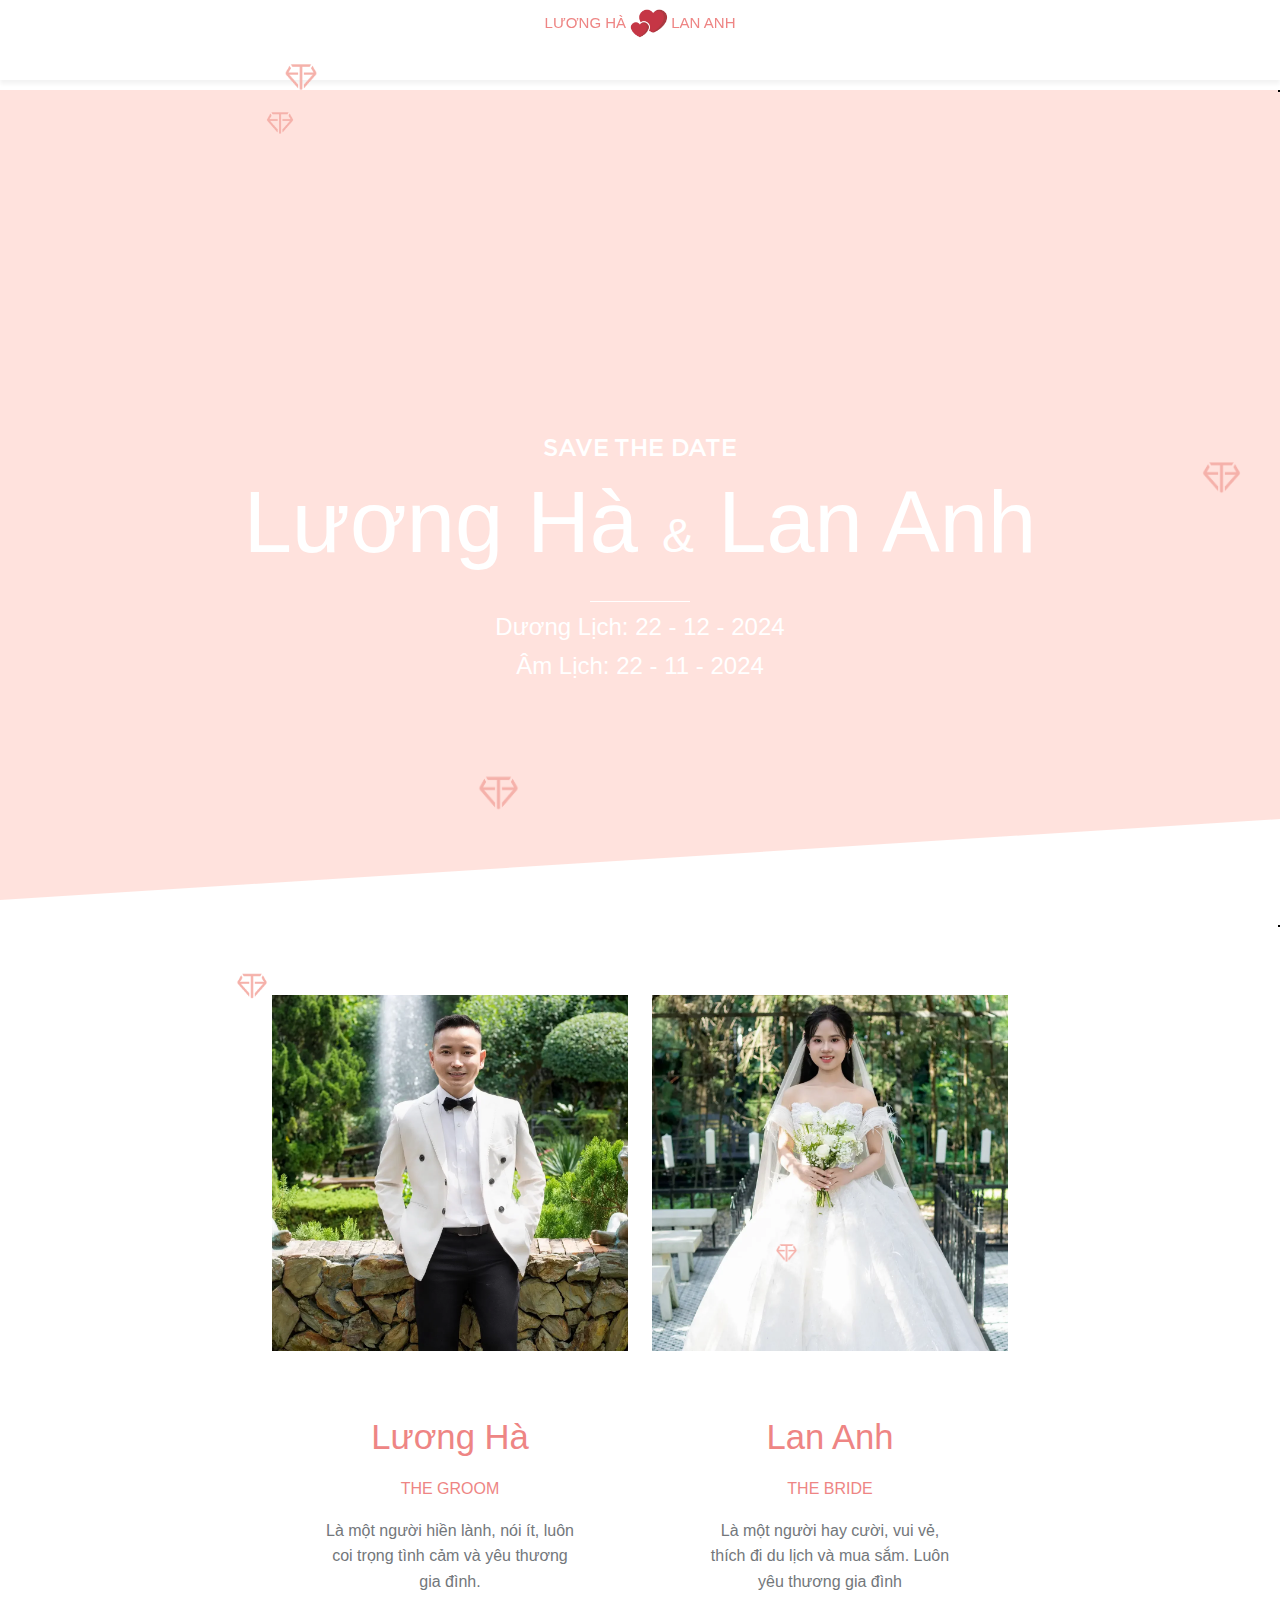
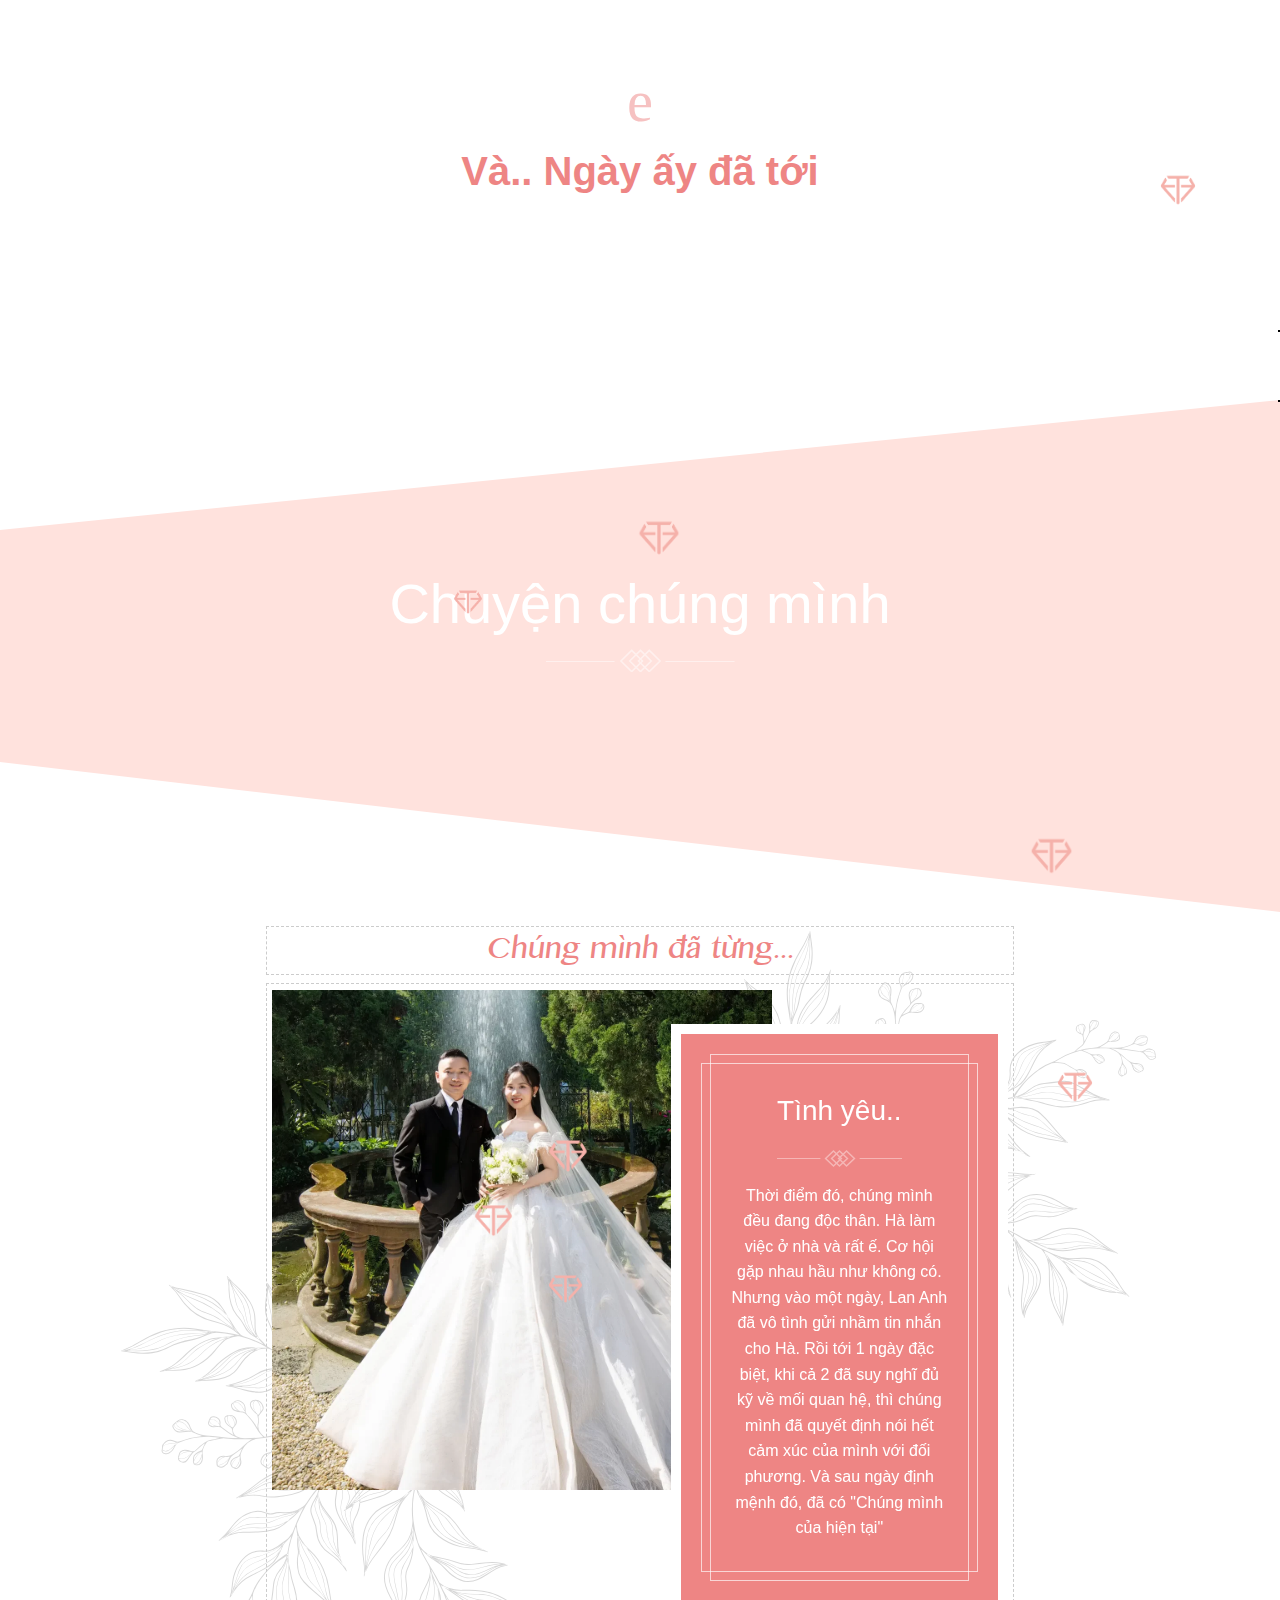
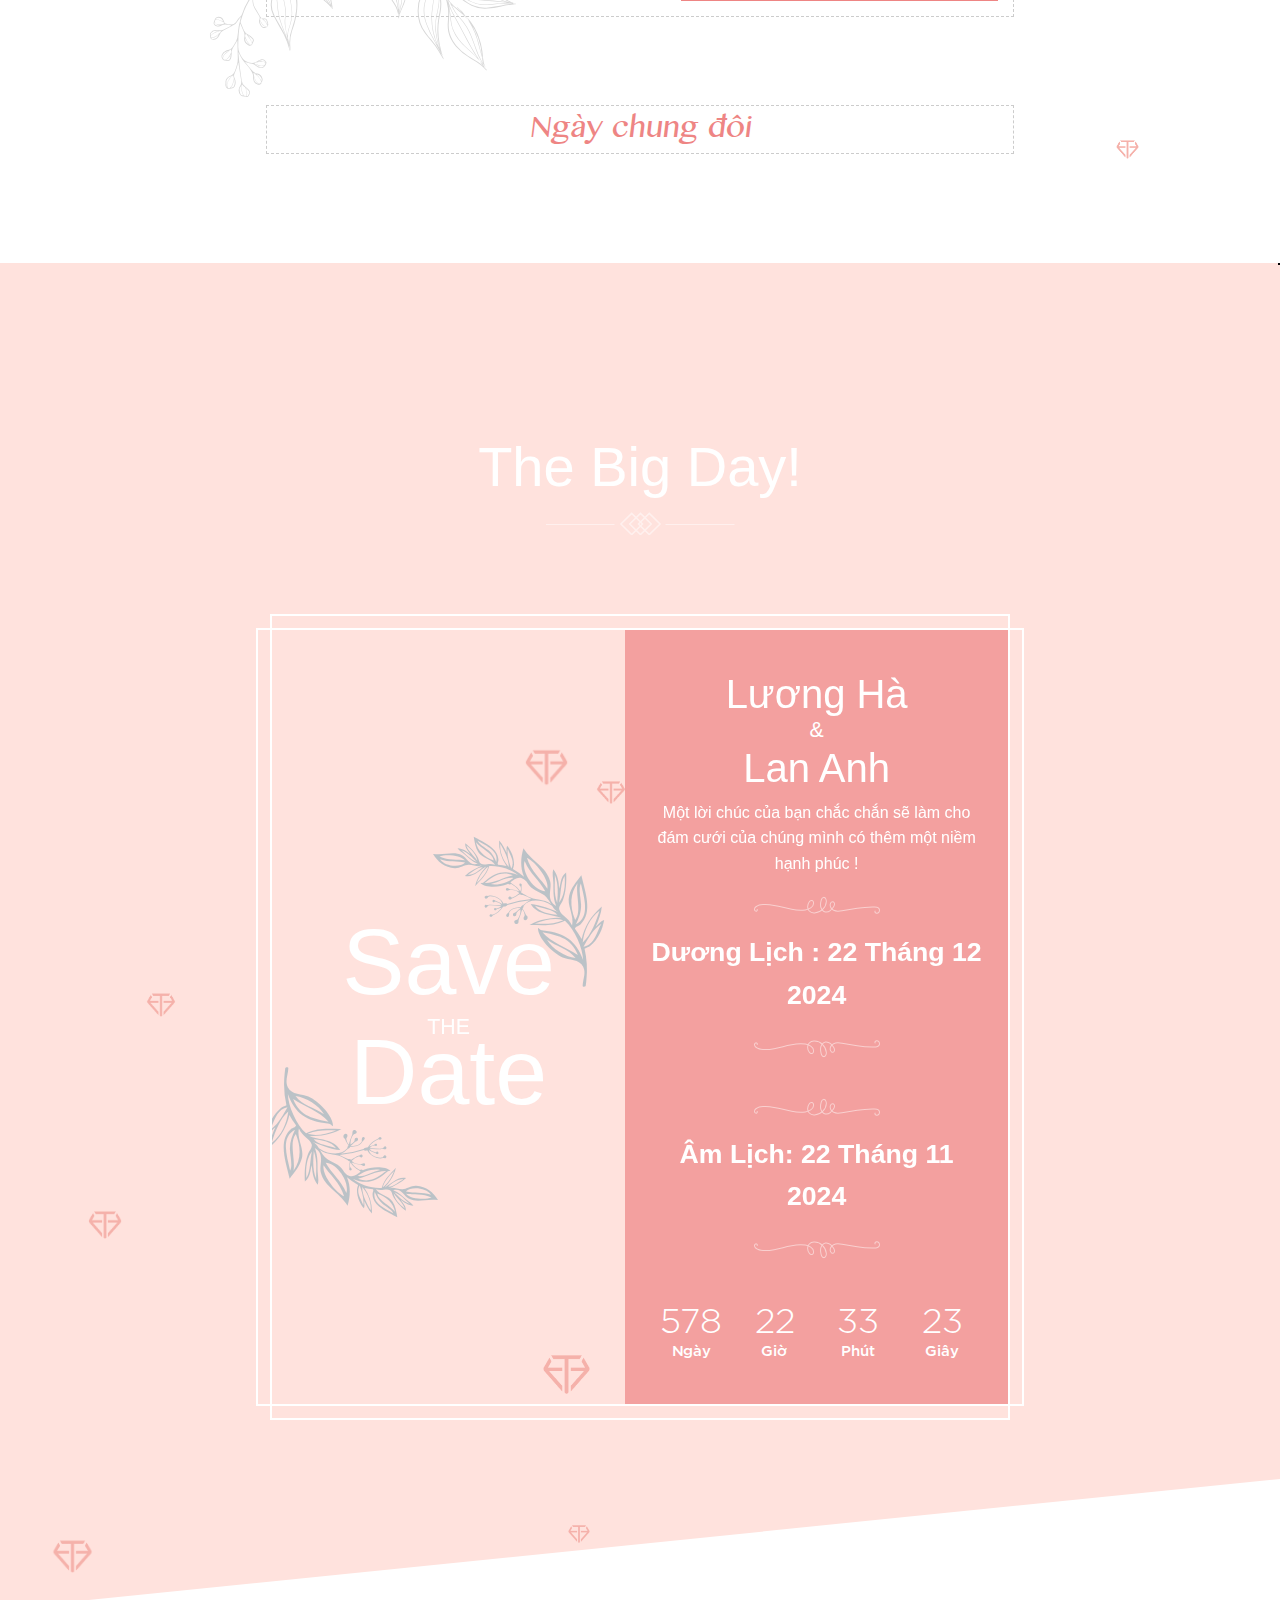
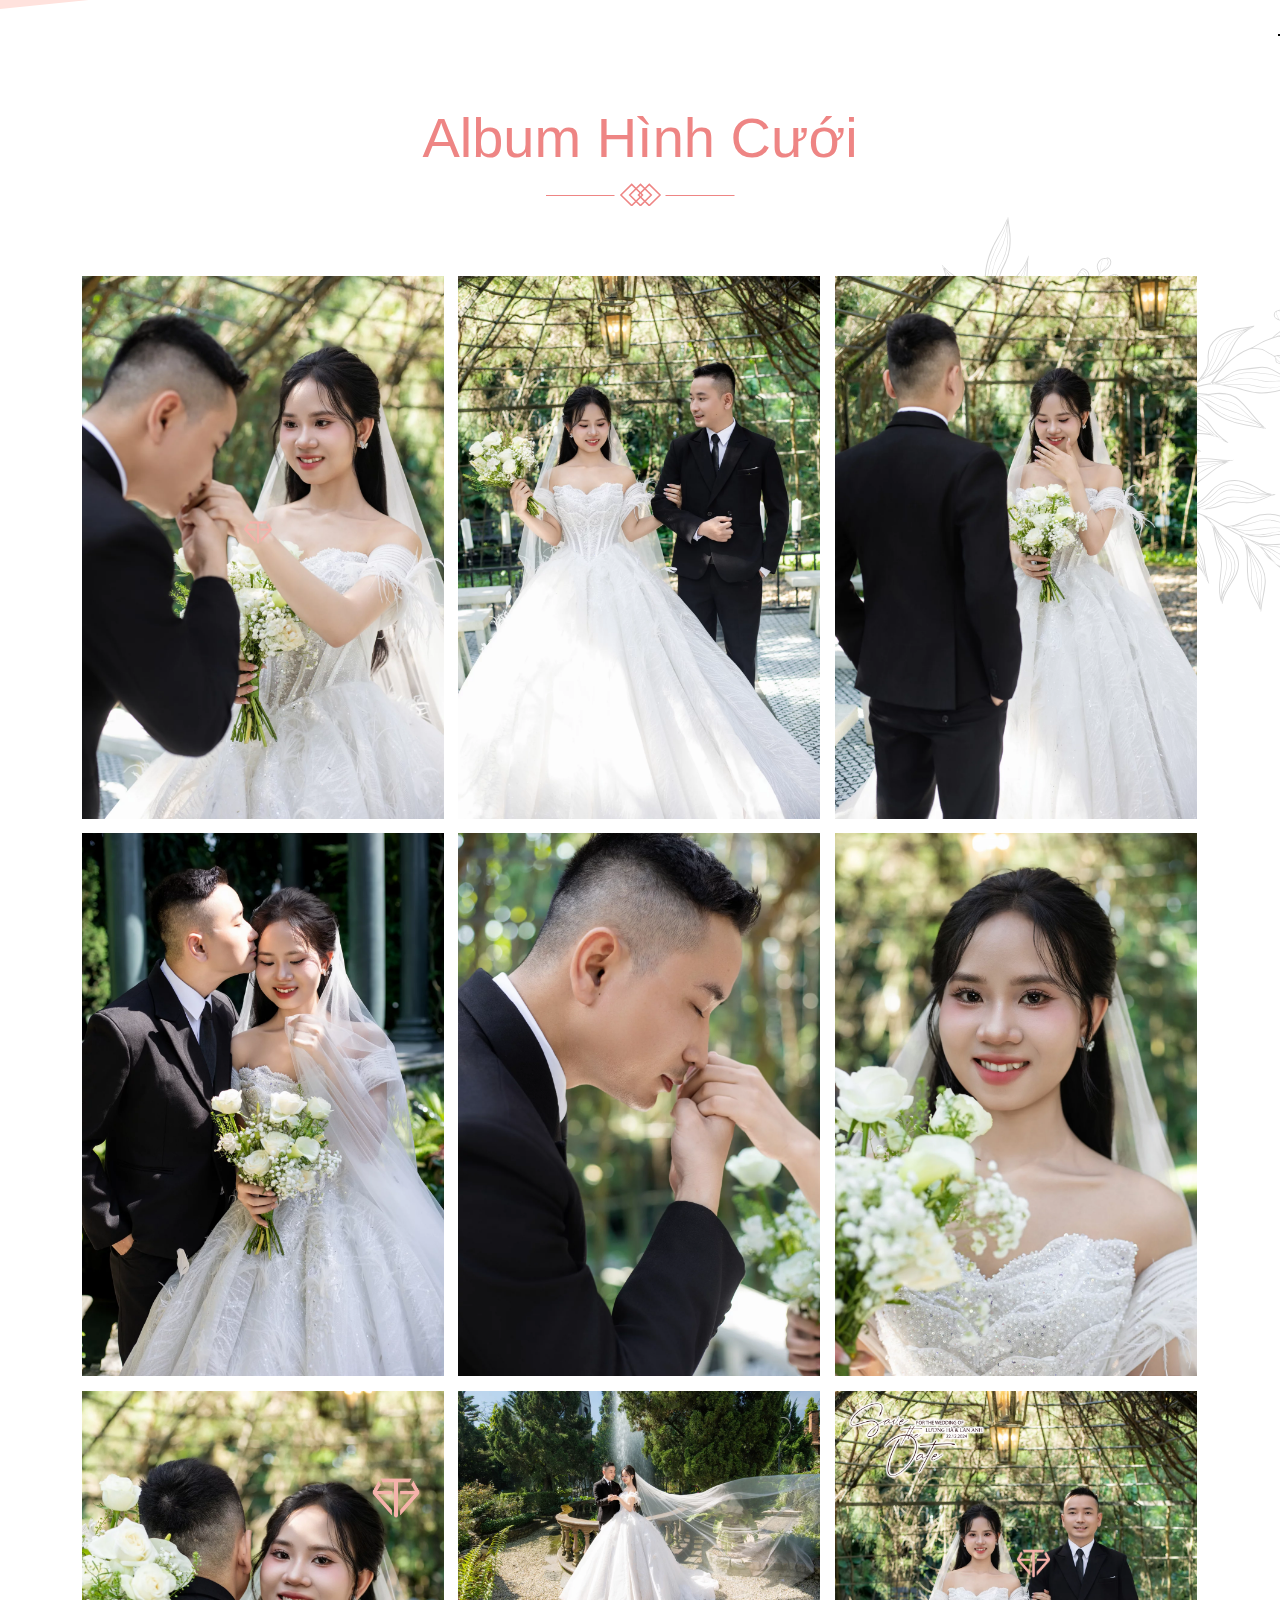
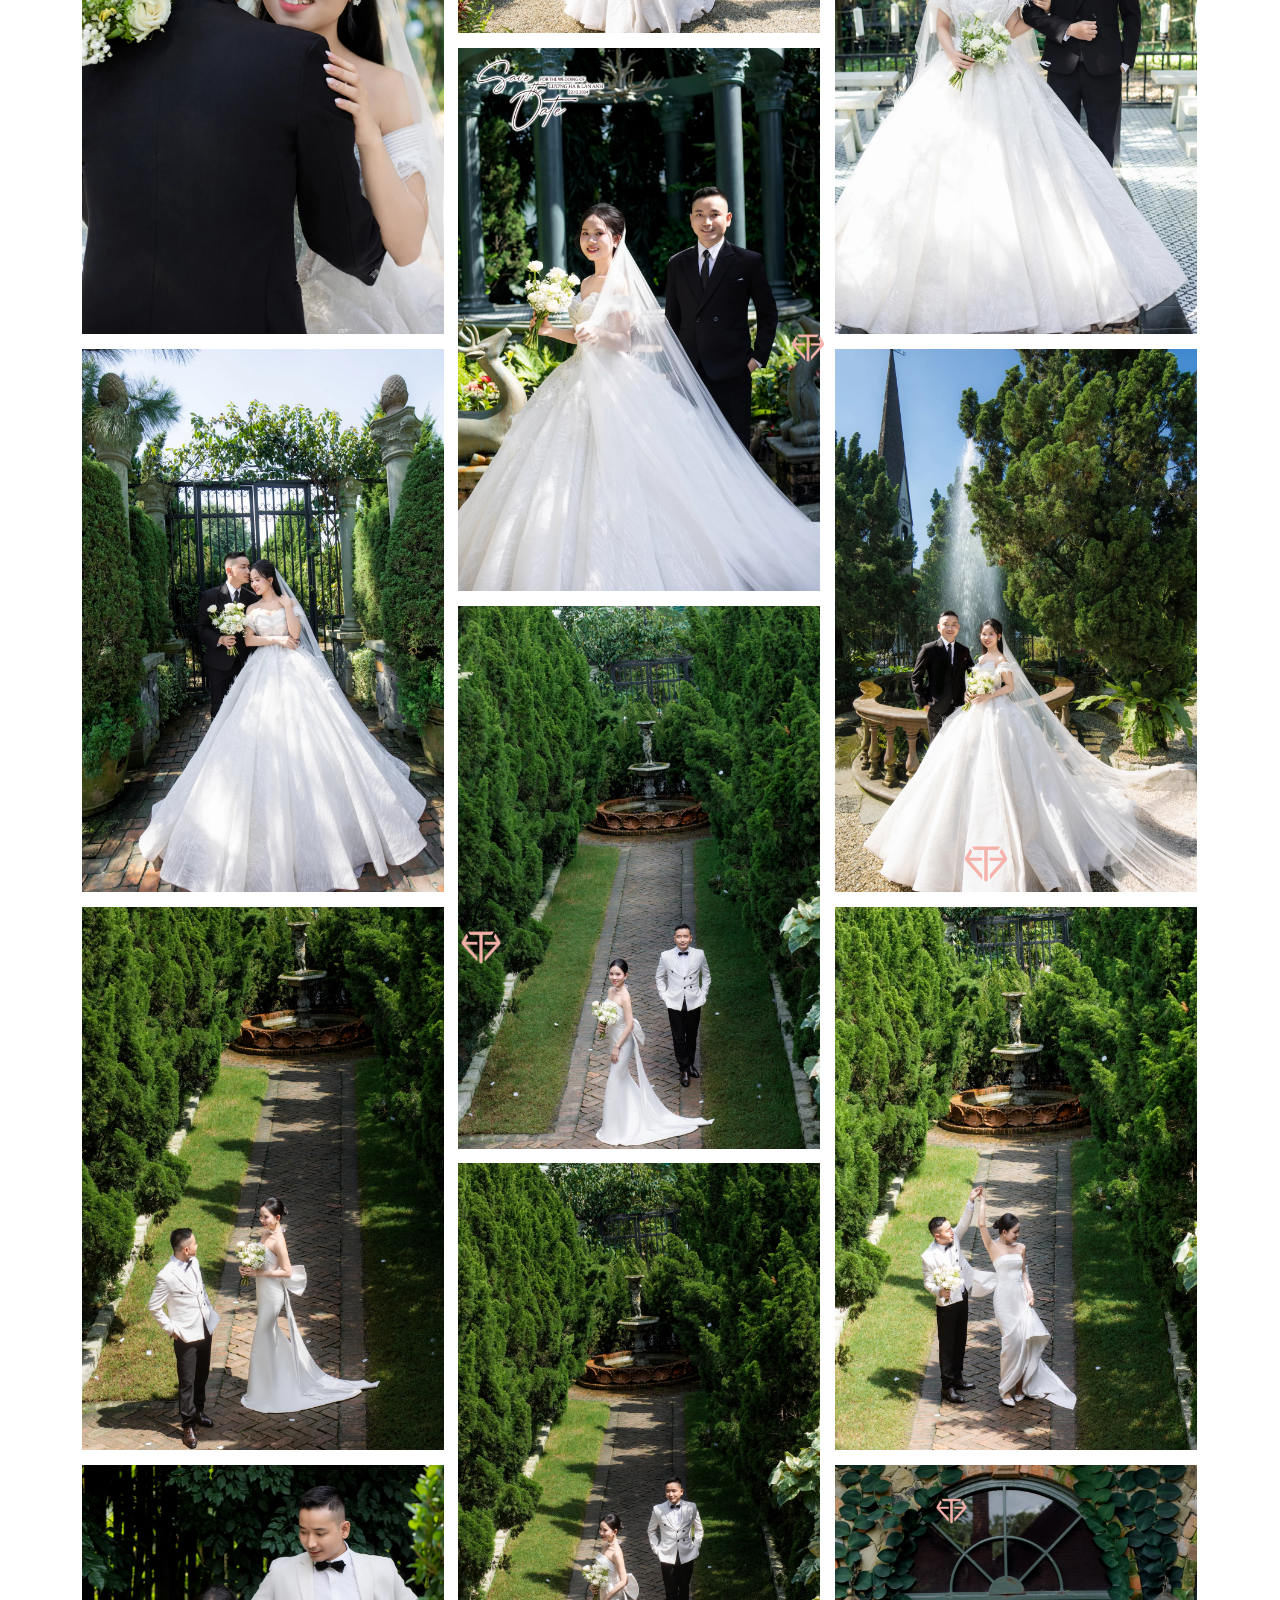
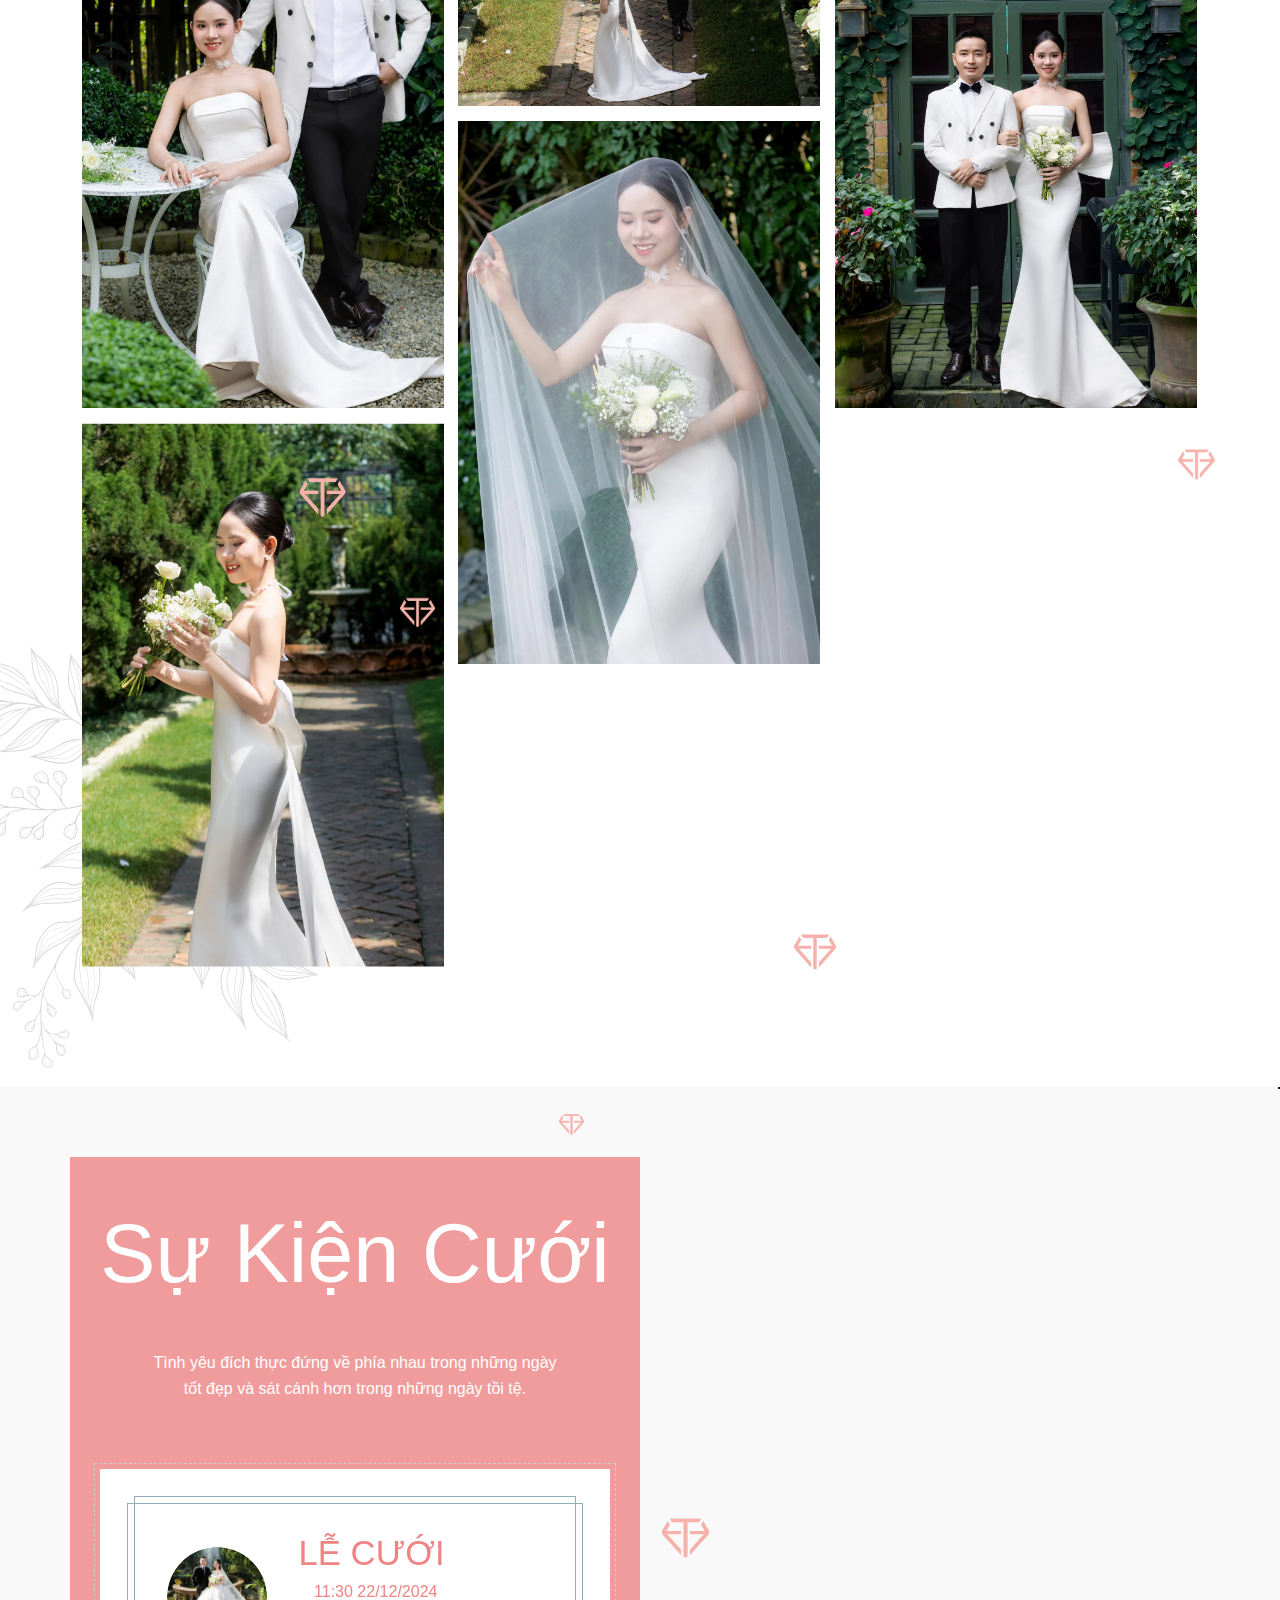
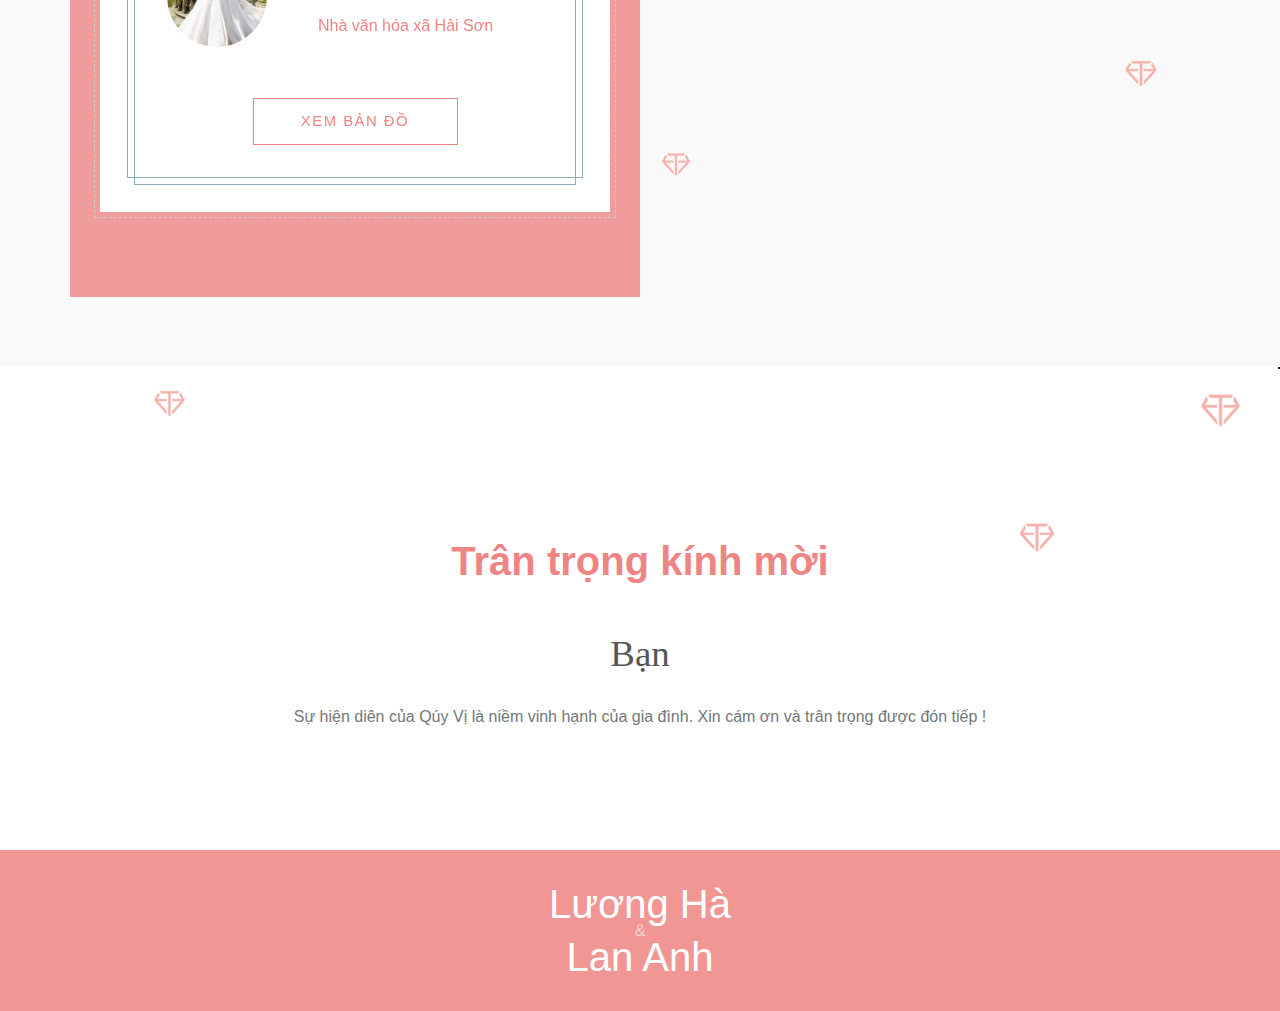
==== commit 8e4fee45: "no message" ====
--- a/index.html
+++ b/index.html
@@ -3520,6 +3520,7 @@
 				case 10 : preName = "Gia đình bạn" ; name = "Gia đình Bạn Văn"; break;
 				case 11 : preName = "Gia đình Chị" ; name = "Gia đình Chị Hiền"; break;
 				case 12 : preName = "Bạn" ; name = "Bạn Ân+"; break;
+				case 13 : preName = "Gia đình Anh" ; name = "Gia đình Anh Vũ"; break;
 			}
 		$("#guest-name span").text(name);
         $("#pre-guest-name").text("Sự hiện diên của "+preName+" là niềm vinh hạnh của gia đình. Xin cám ơn và trân trọng được đón tiếp !");		
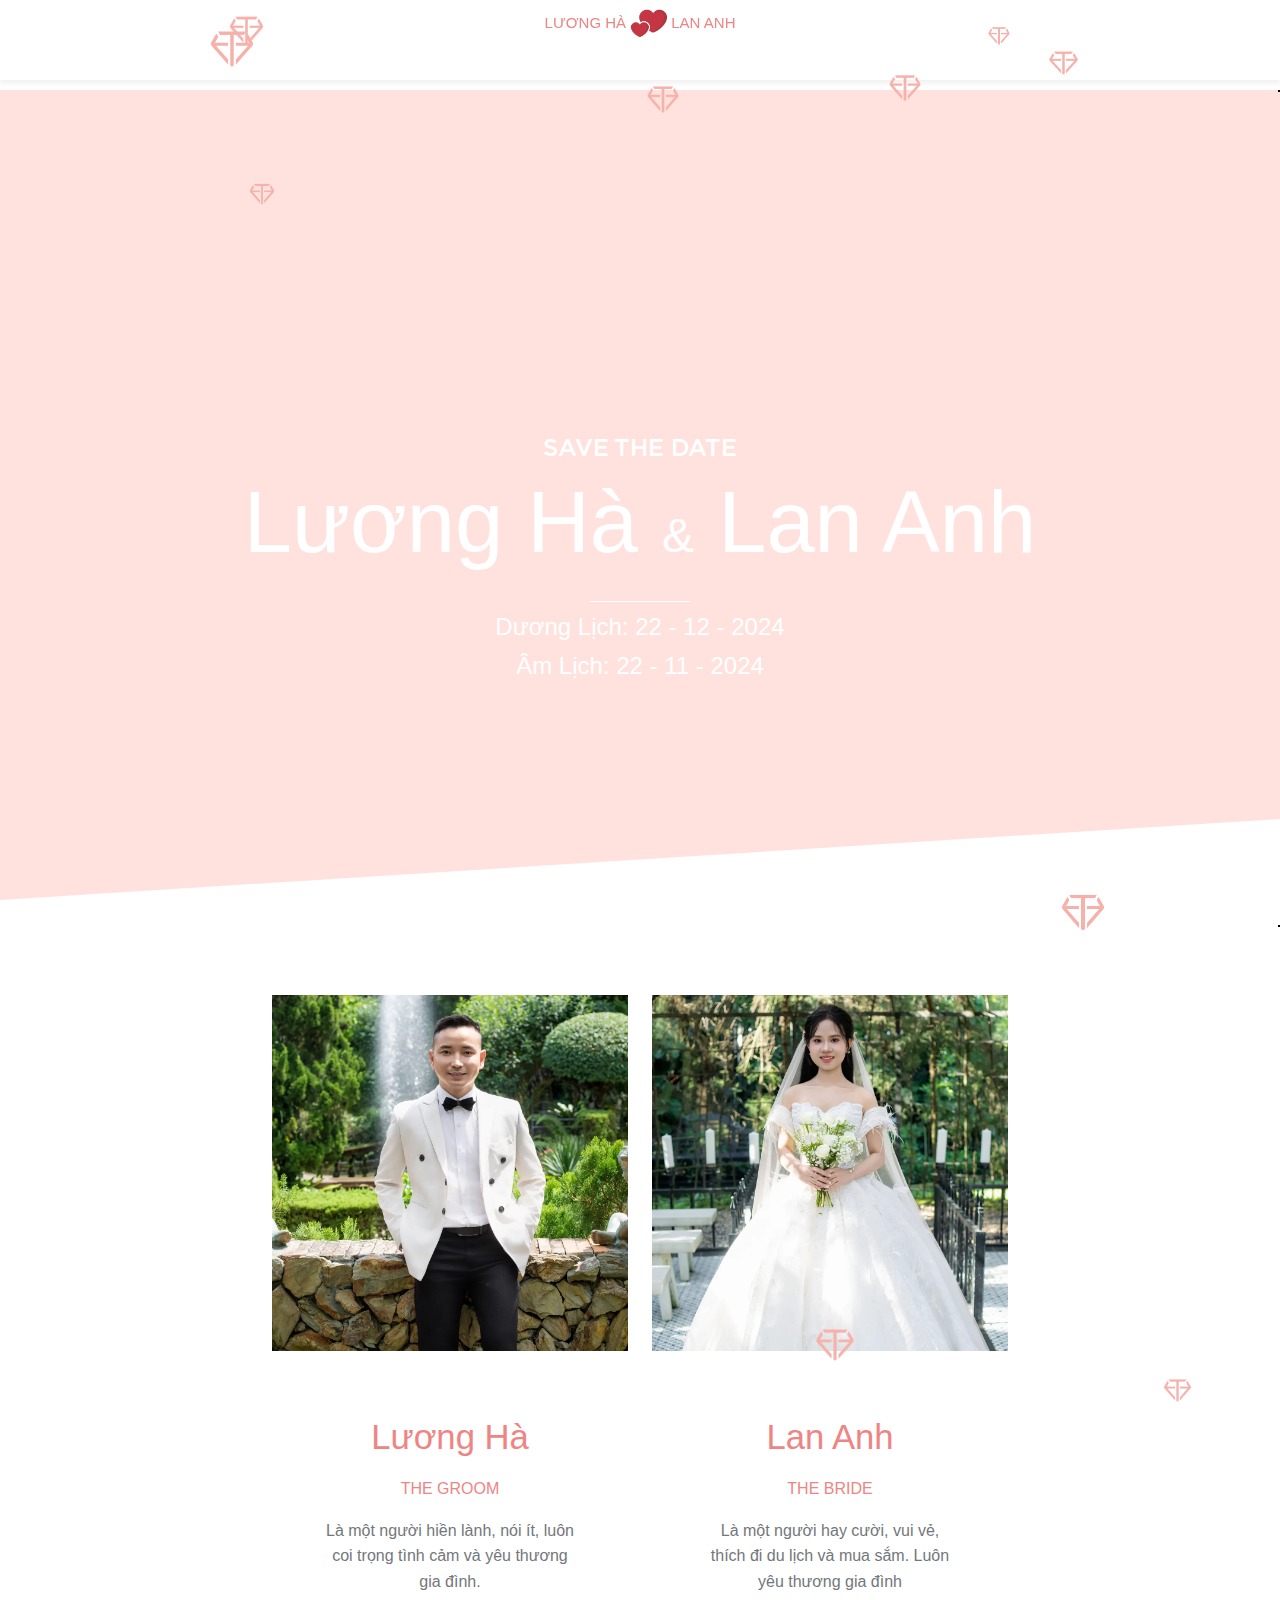
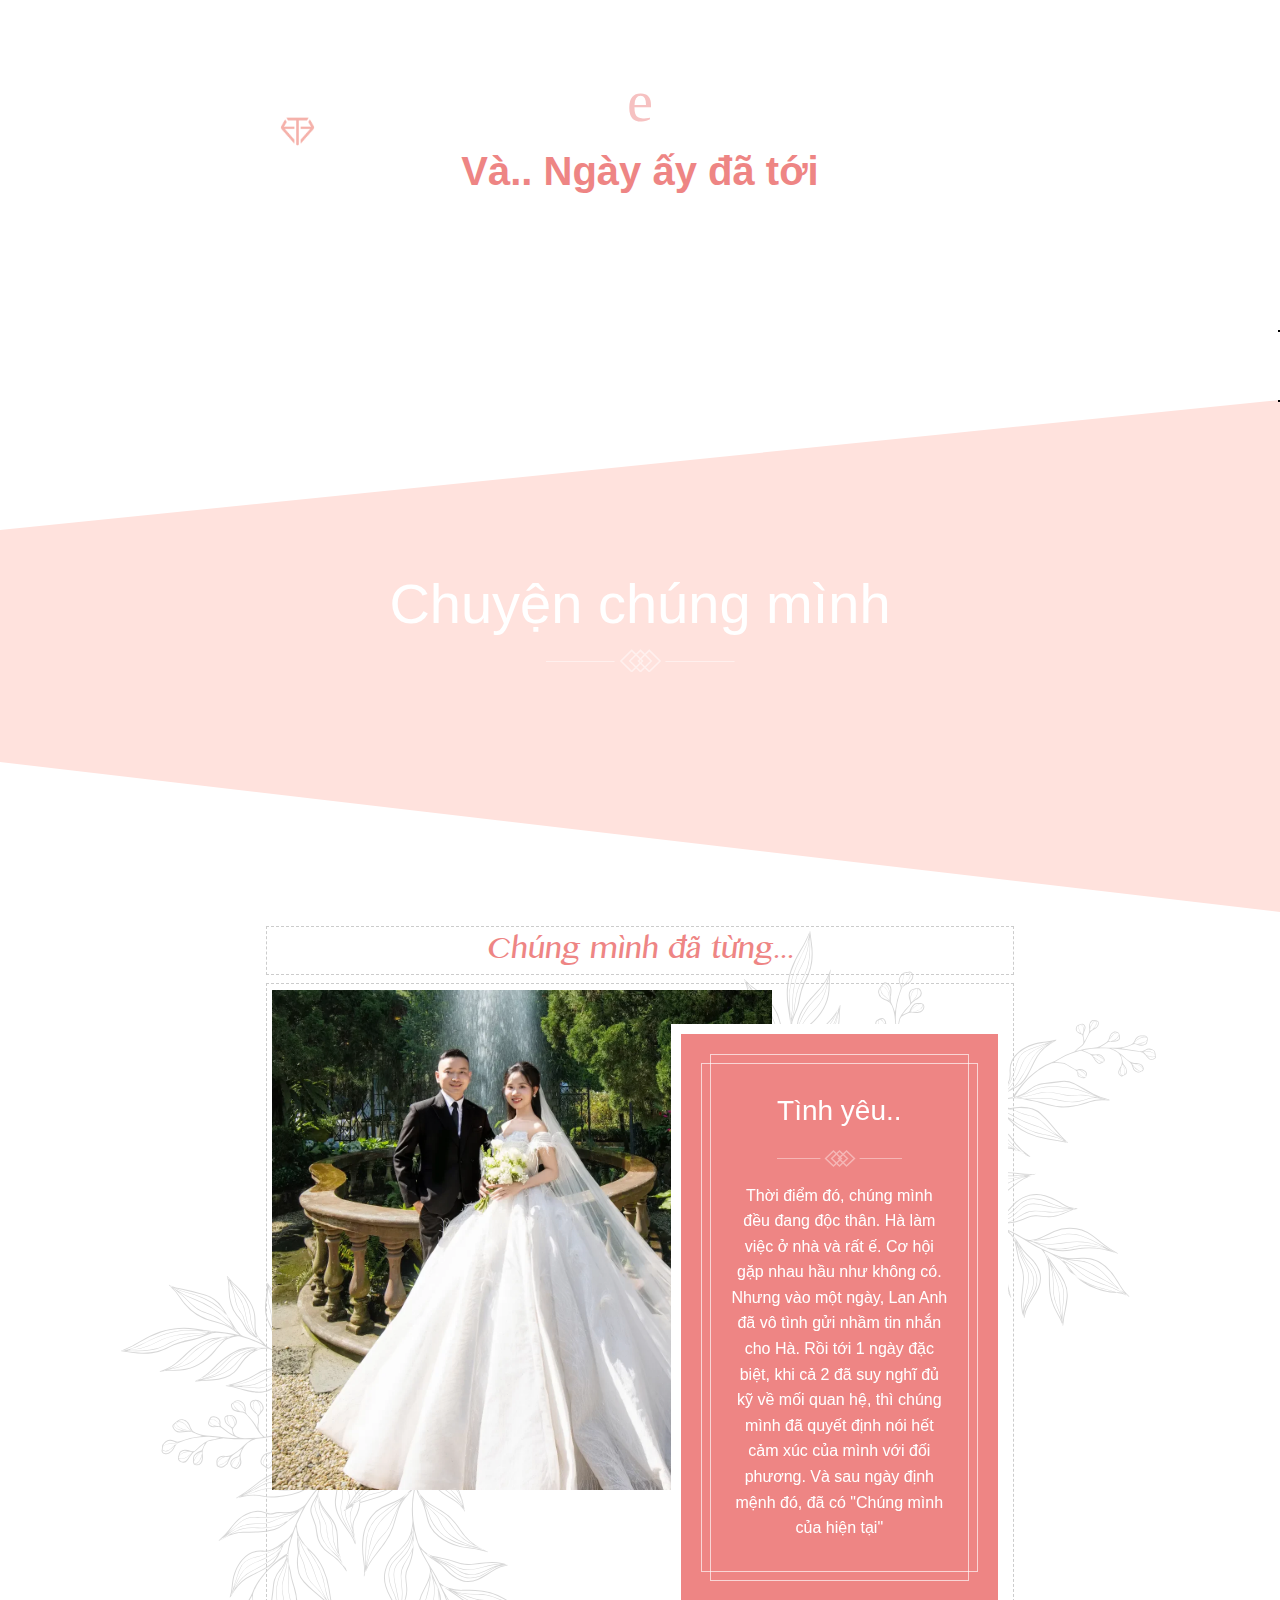
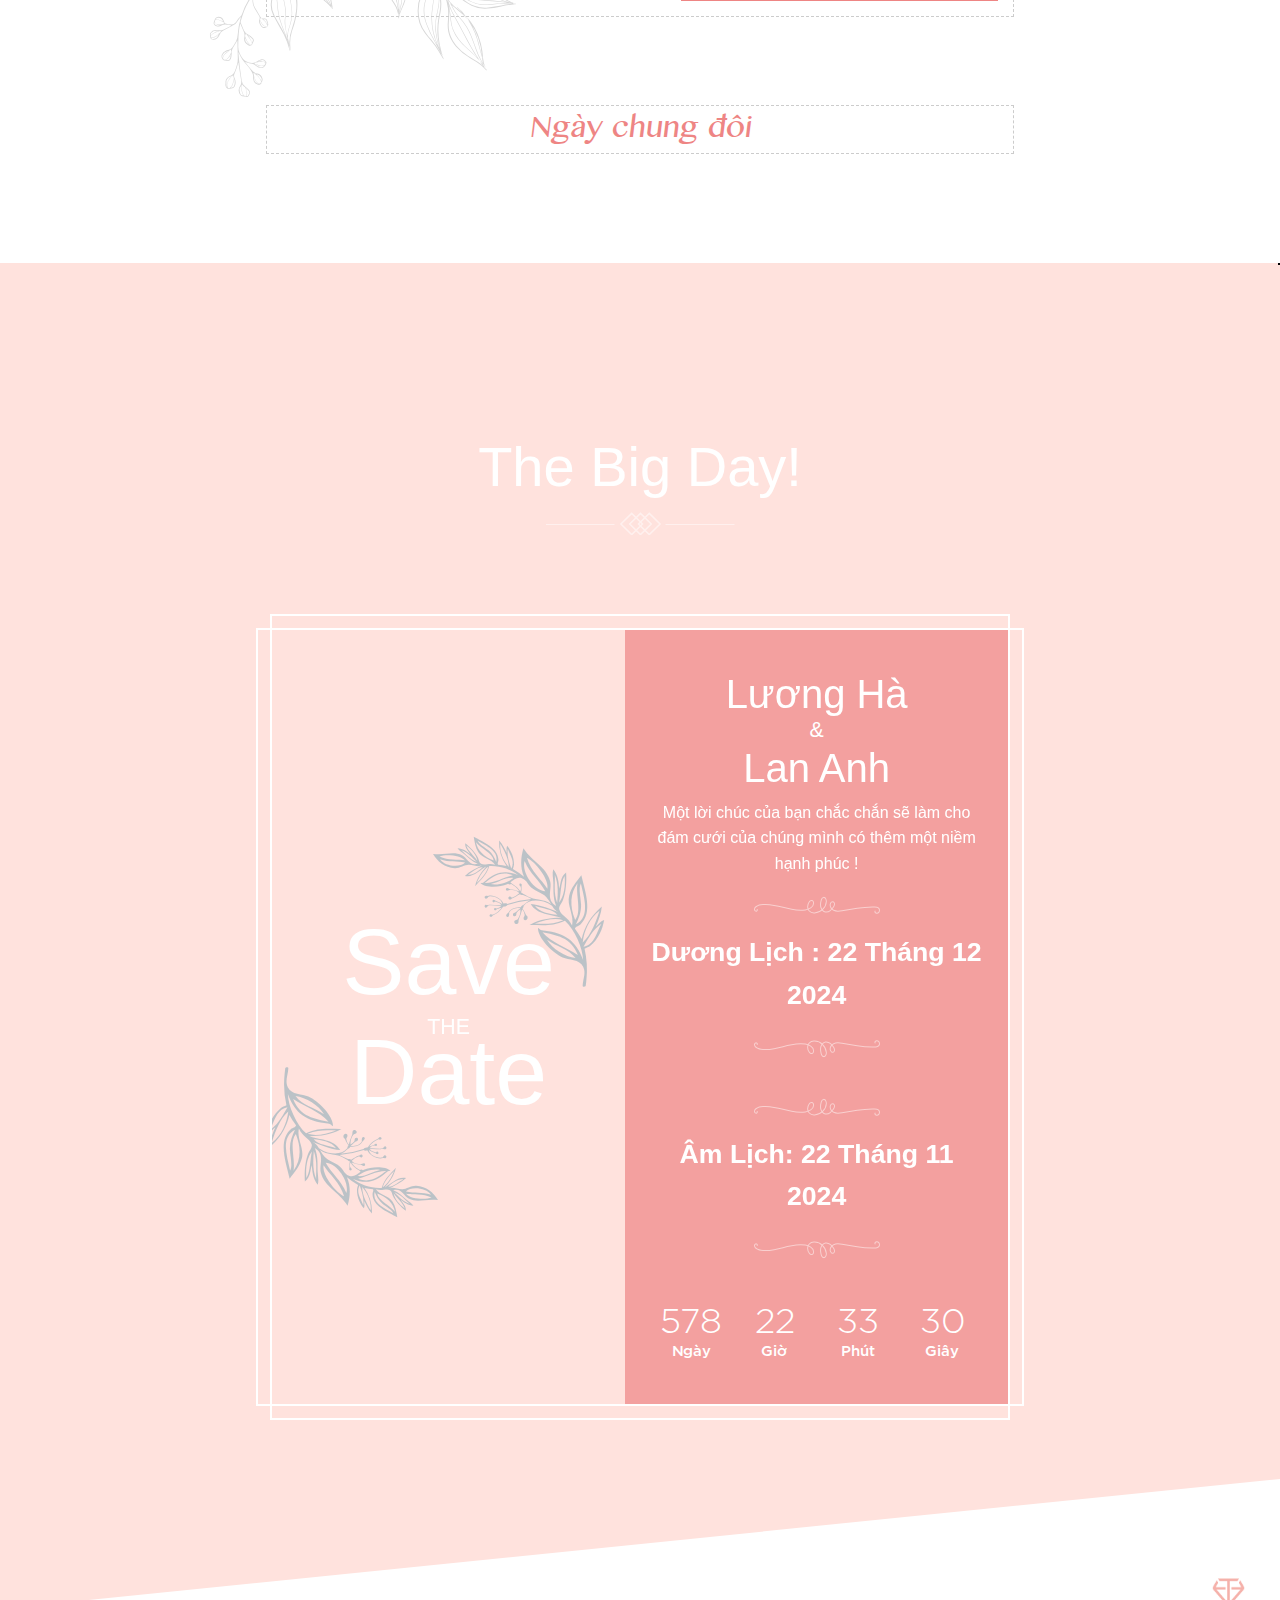
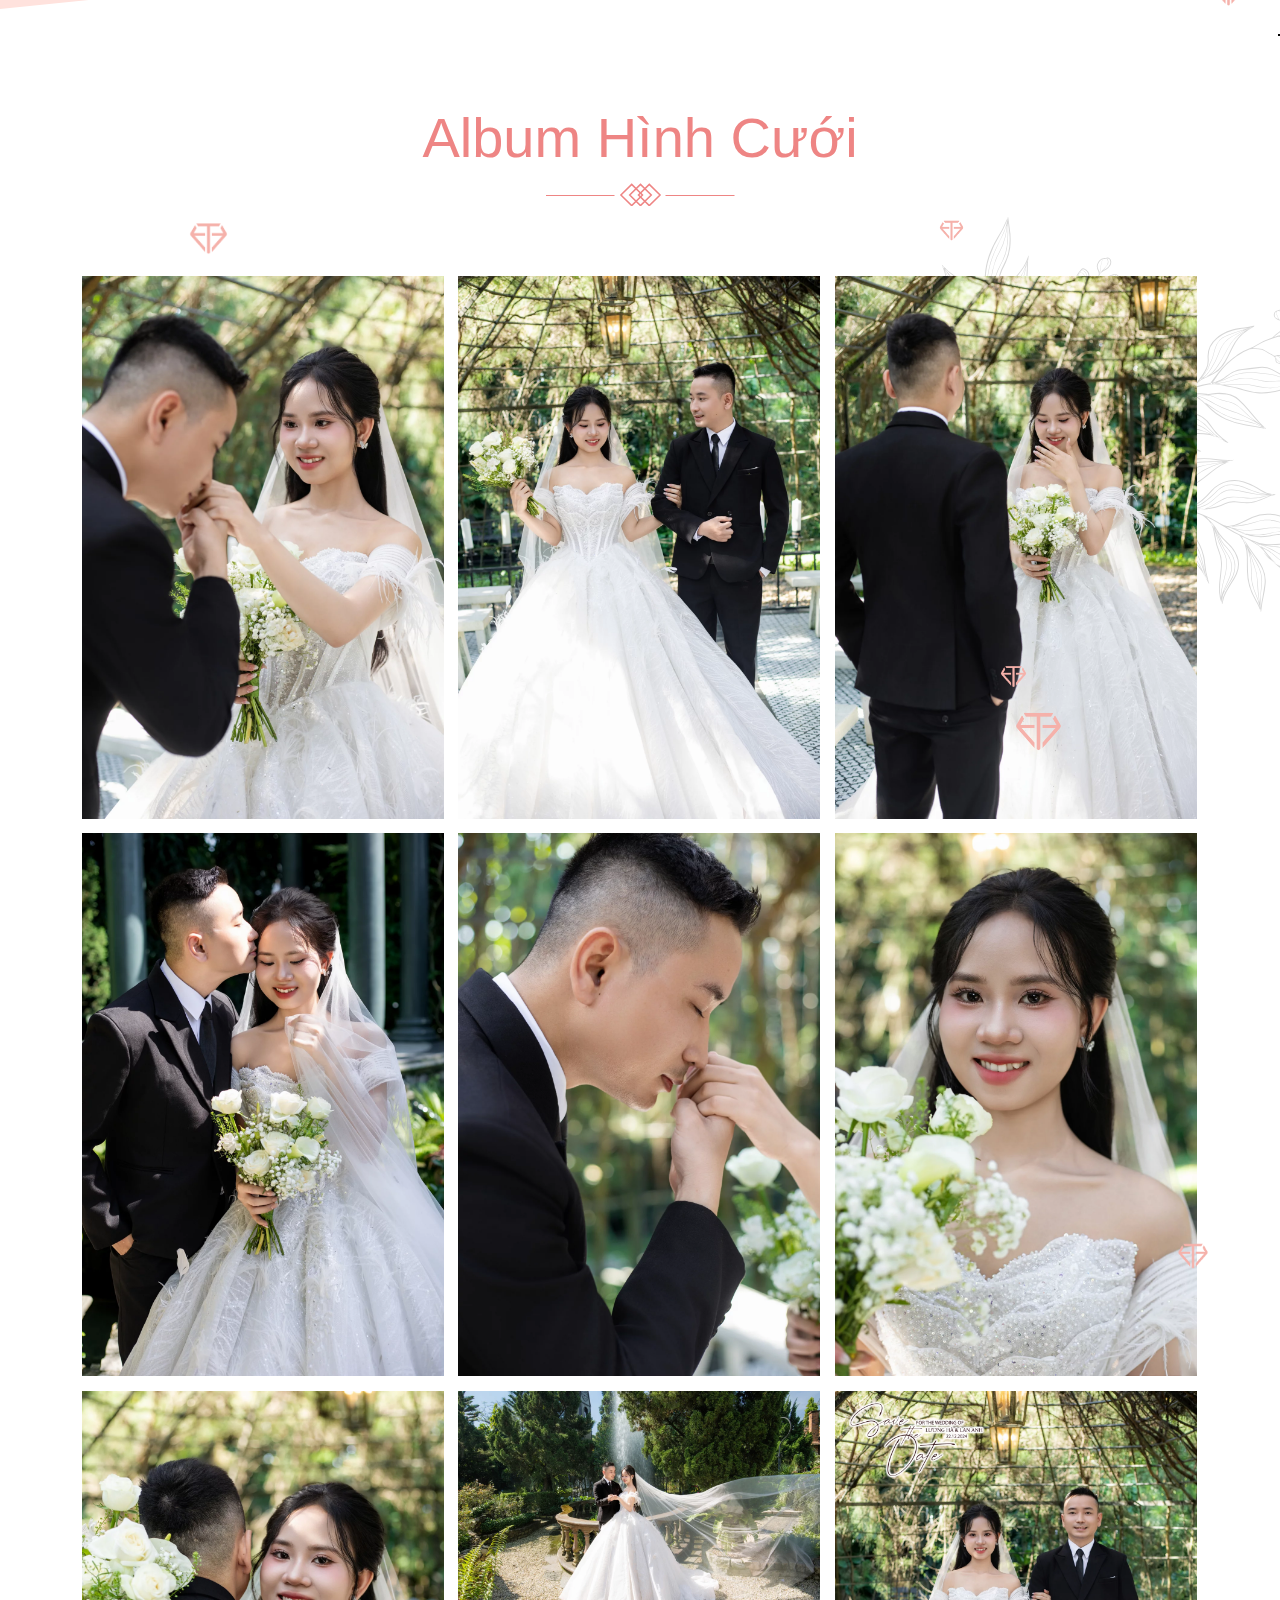
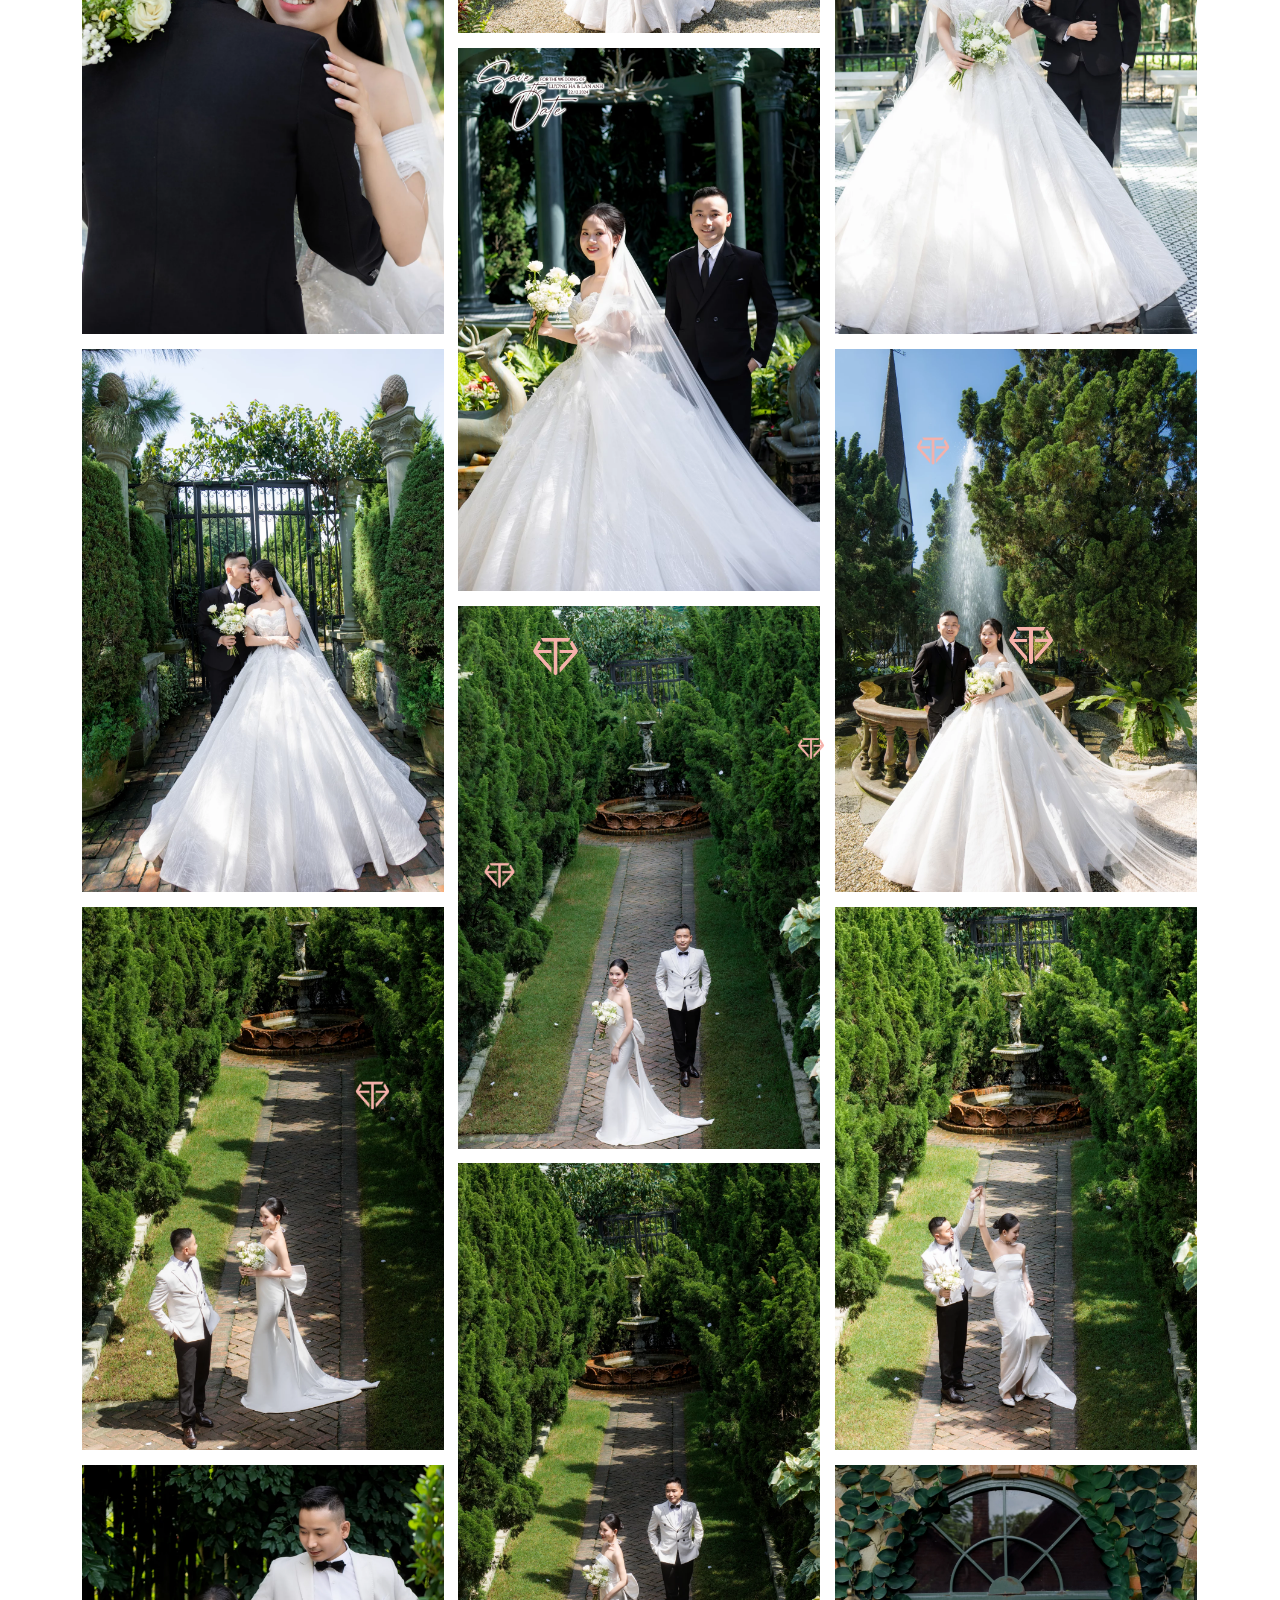
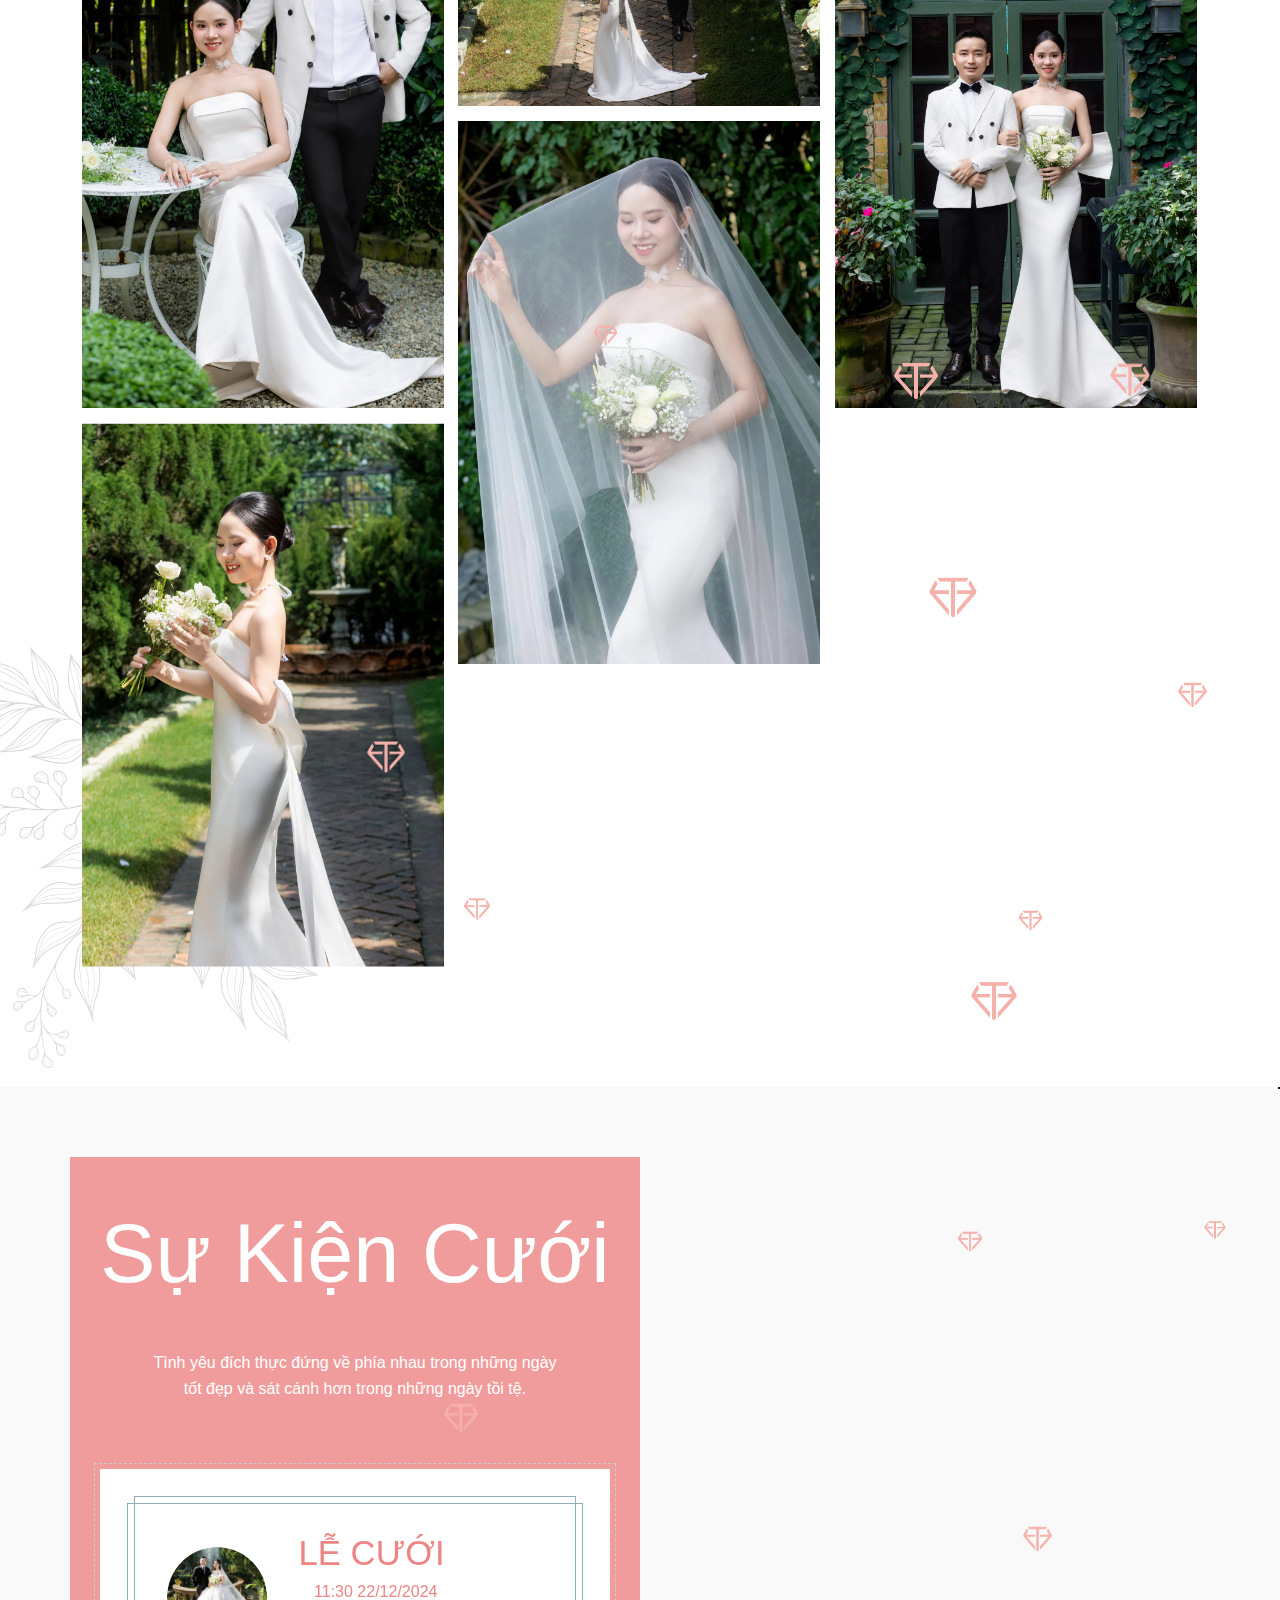
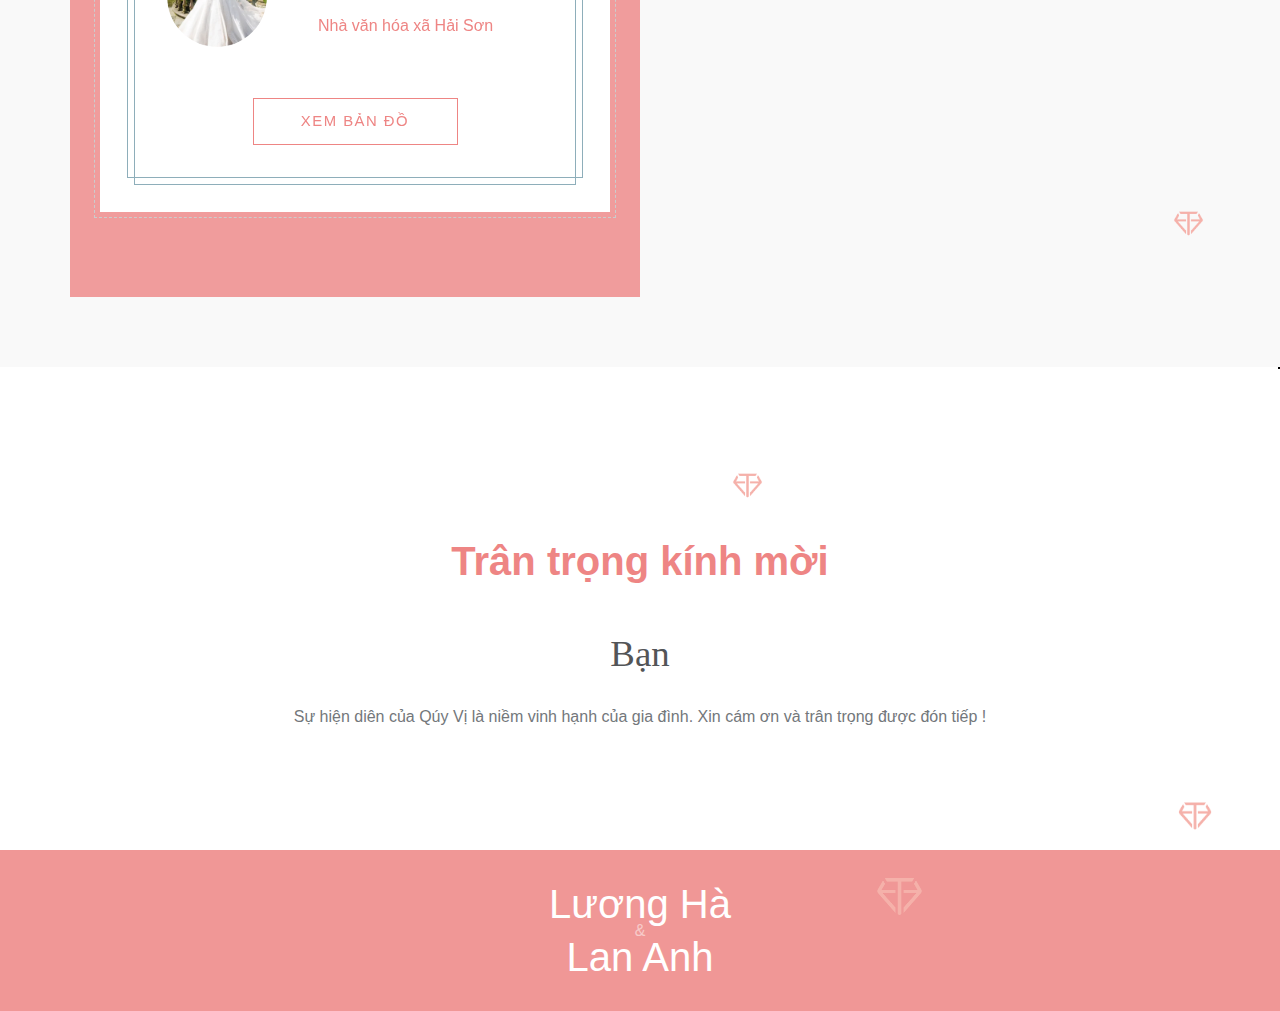
==== commit f3b5f57a: "no message" ====
--- a/index.html
+++ b/index.html
@@ -3521,6 +3521,7 @@
 				case 11 : preName = "Gia đình Chị" ; name = "Gia đình Chị Hiền"; break;
 				case 12 : preName = "Bạn" ; name = "Bạn Ân+"; break;
 				case 13 : preName = "Gia đình Anh" ; name = "Gia đình Anh Vũ"; break;
+				case 14 : preName = "Gia đình Anh" ; name = "Gia đình Anh Phương"; break;
 			}
 		$("#guest-name span").text(name);
         $("#pre-guest-name").text("Sự hiện diên của "+preName+" là niềm vinh hạnh của gia đình. Xin cám ơn và trân trọng được đón tiếp !");		
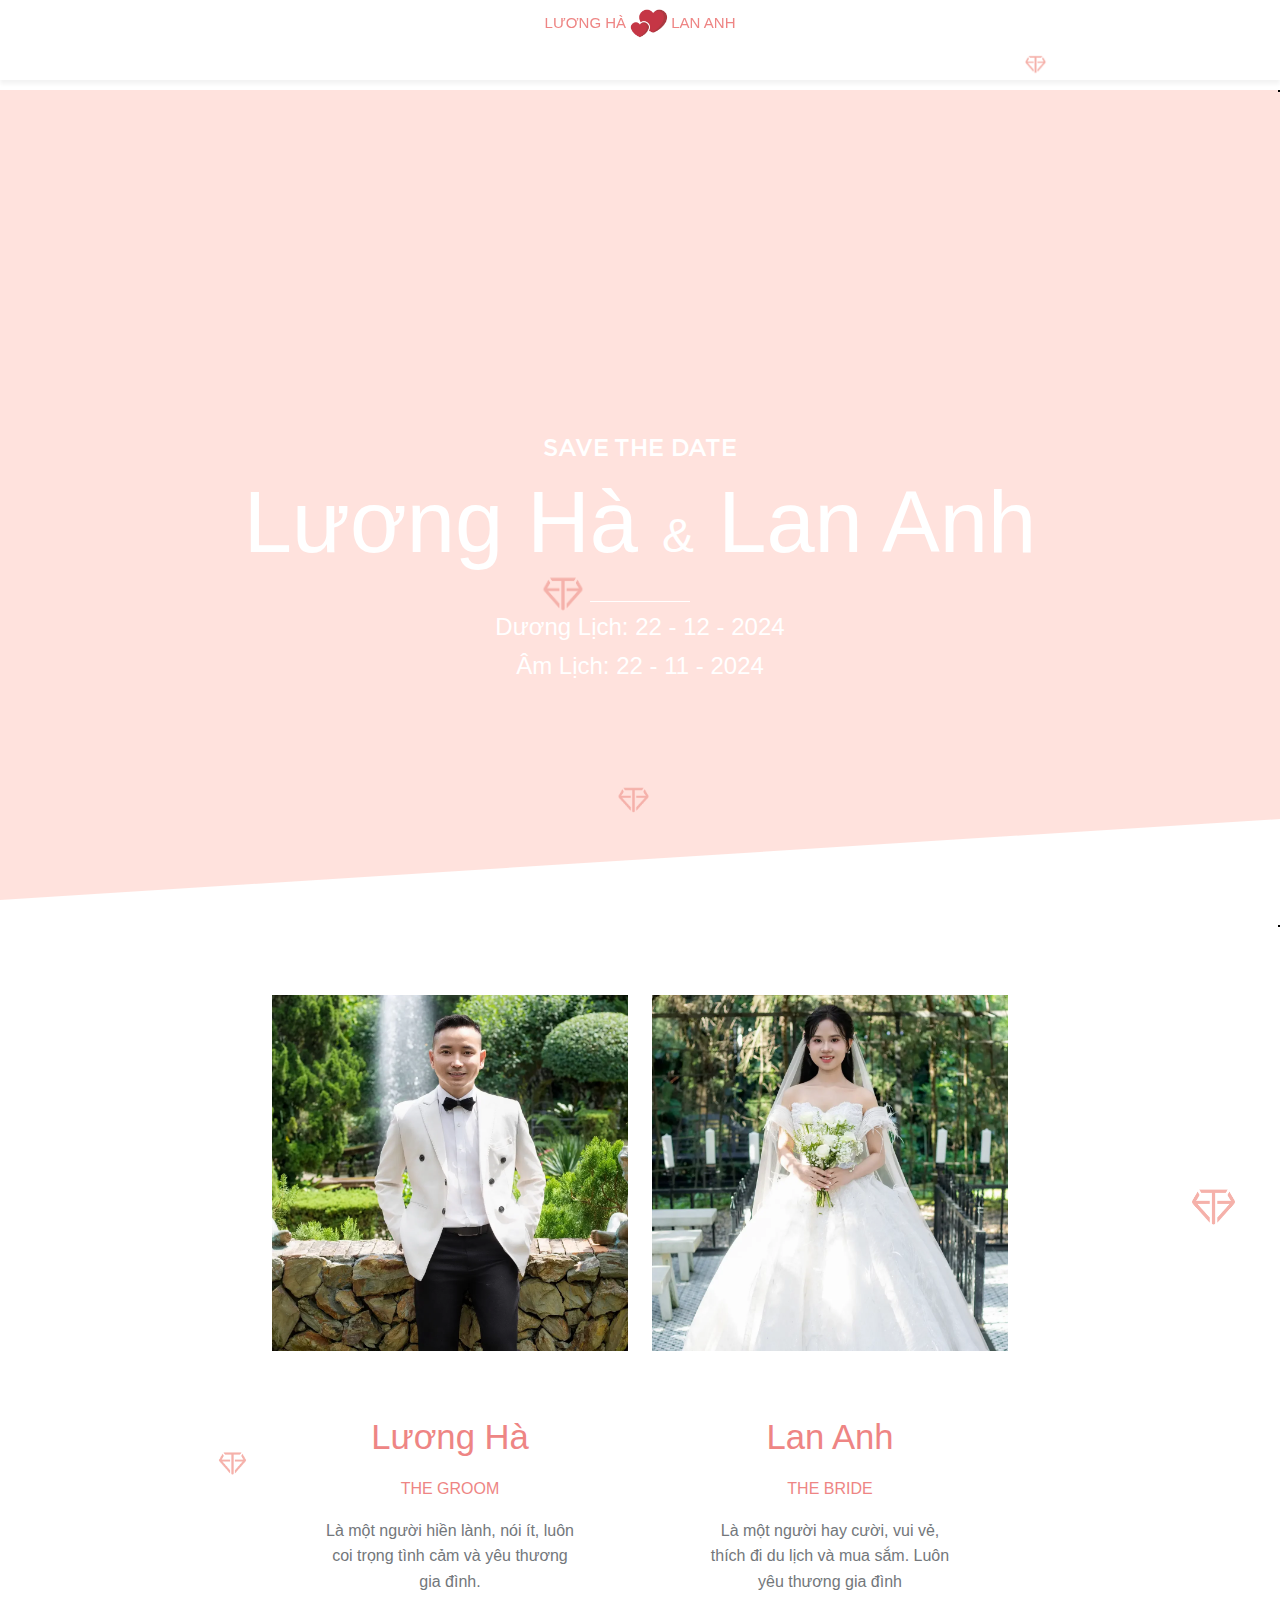
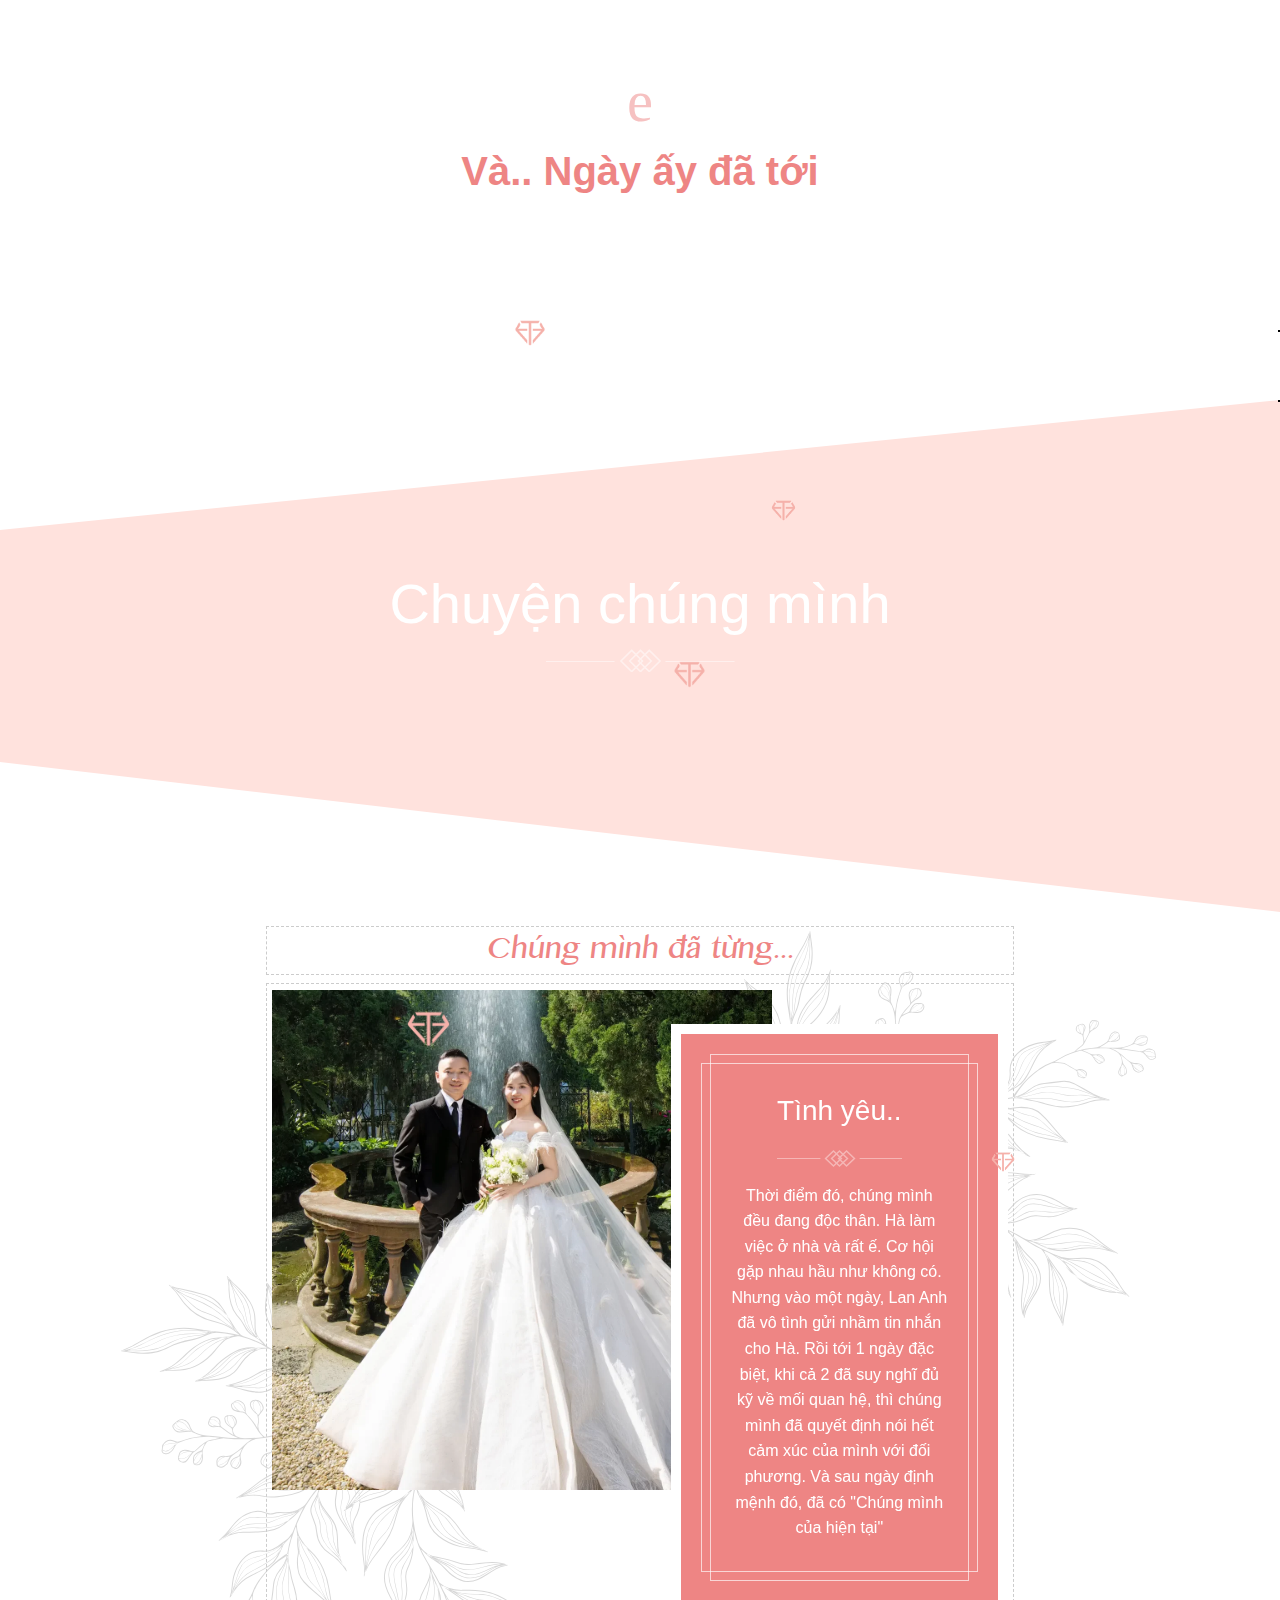
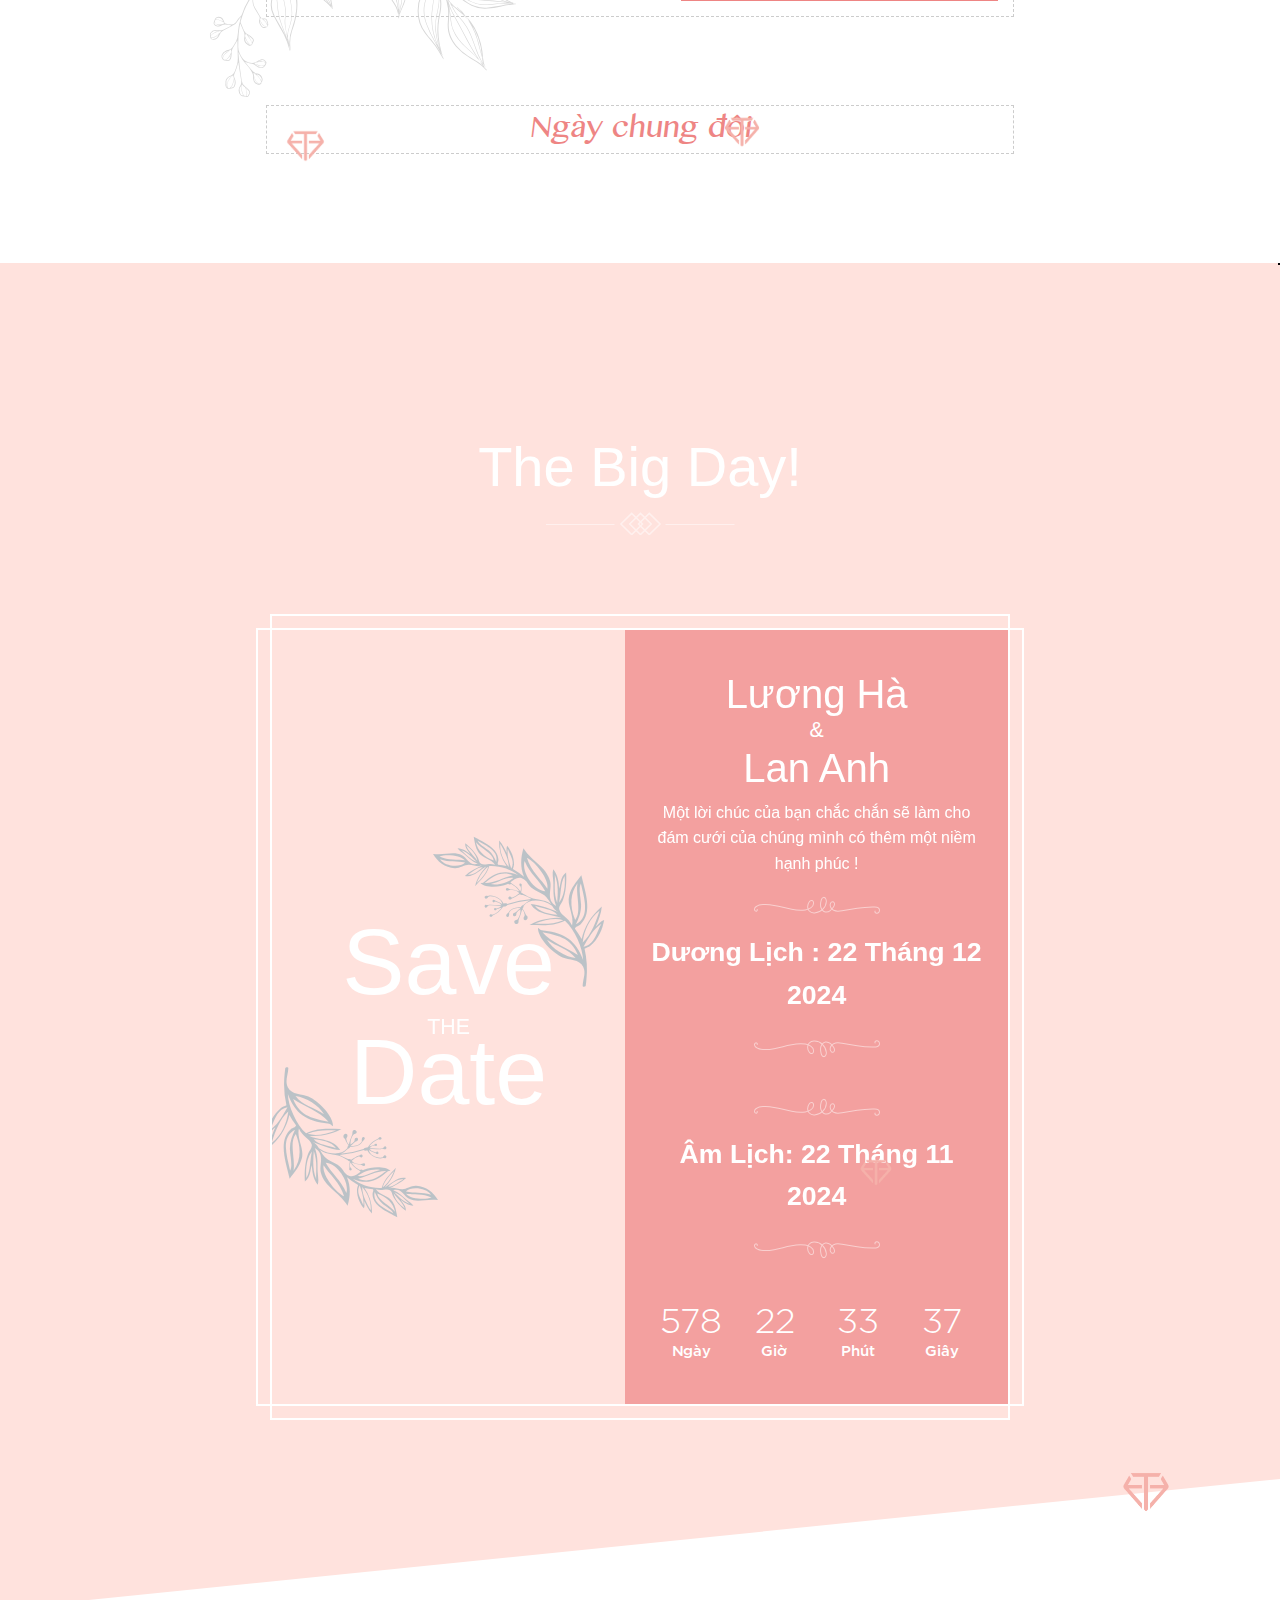
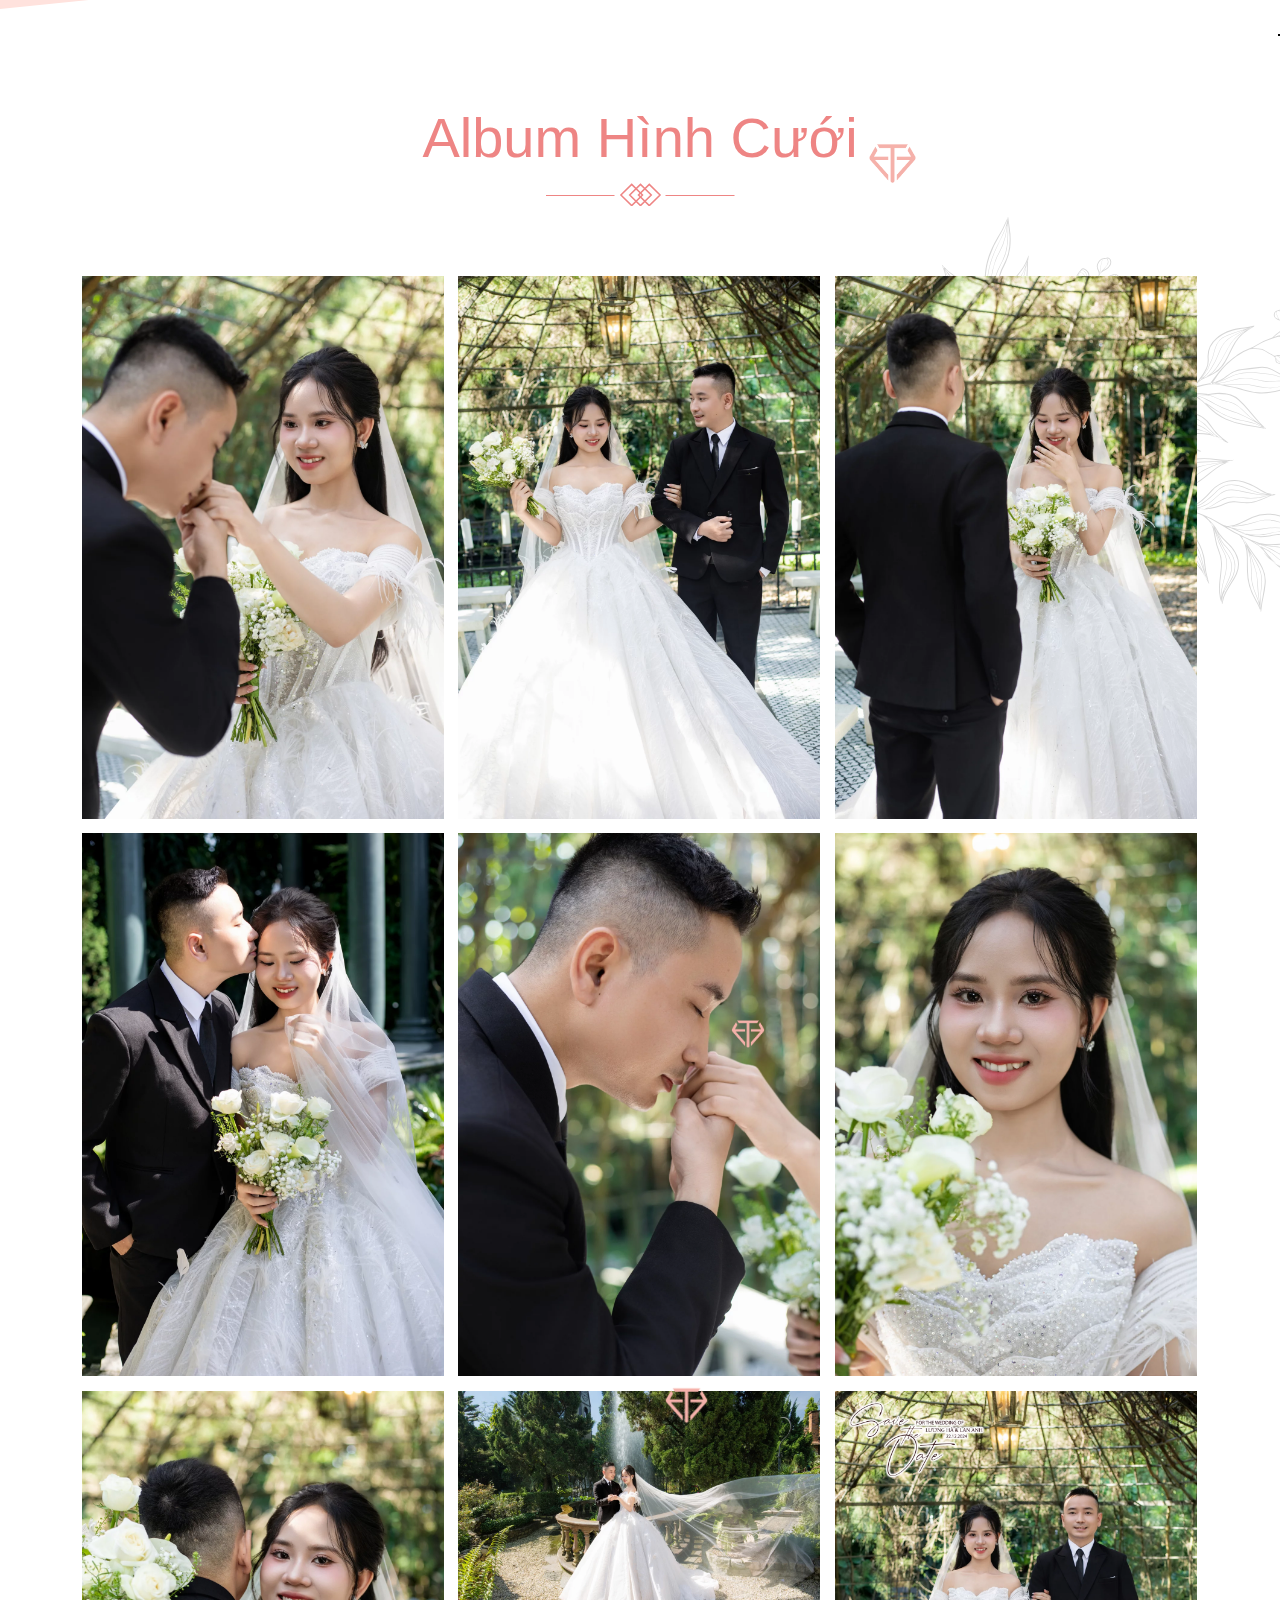
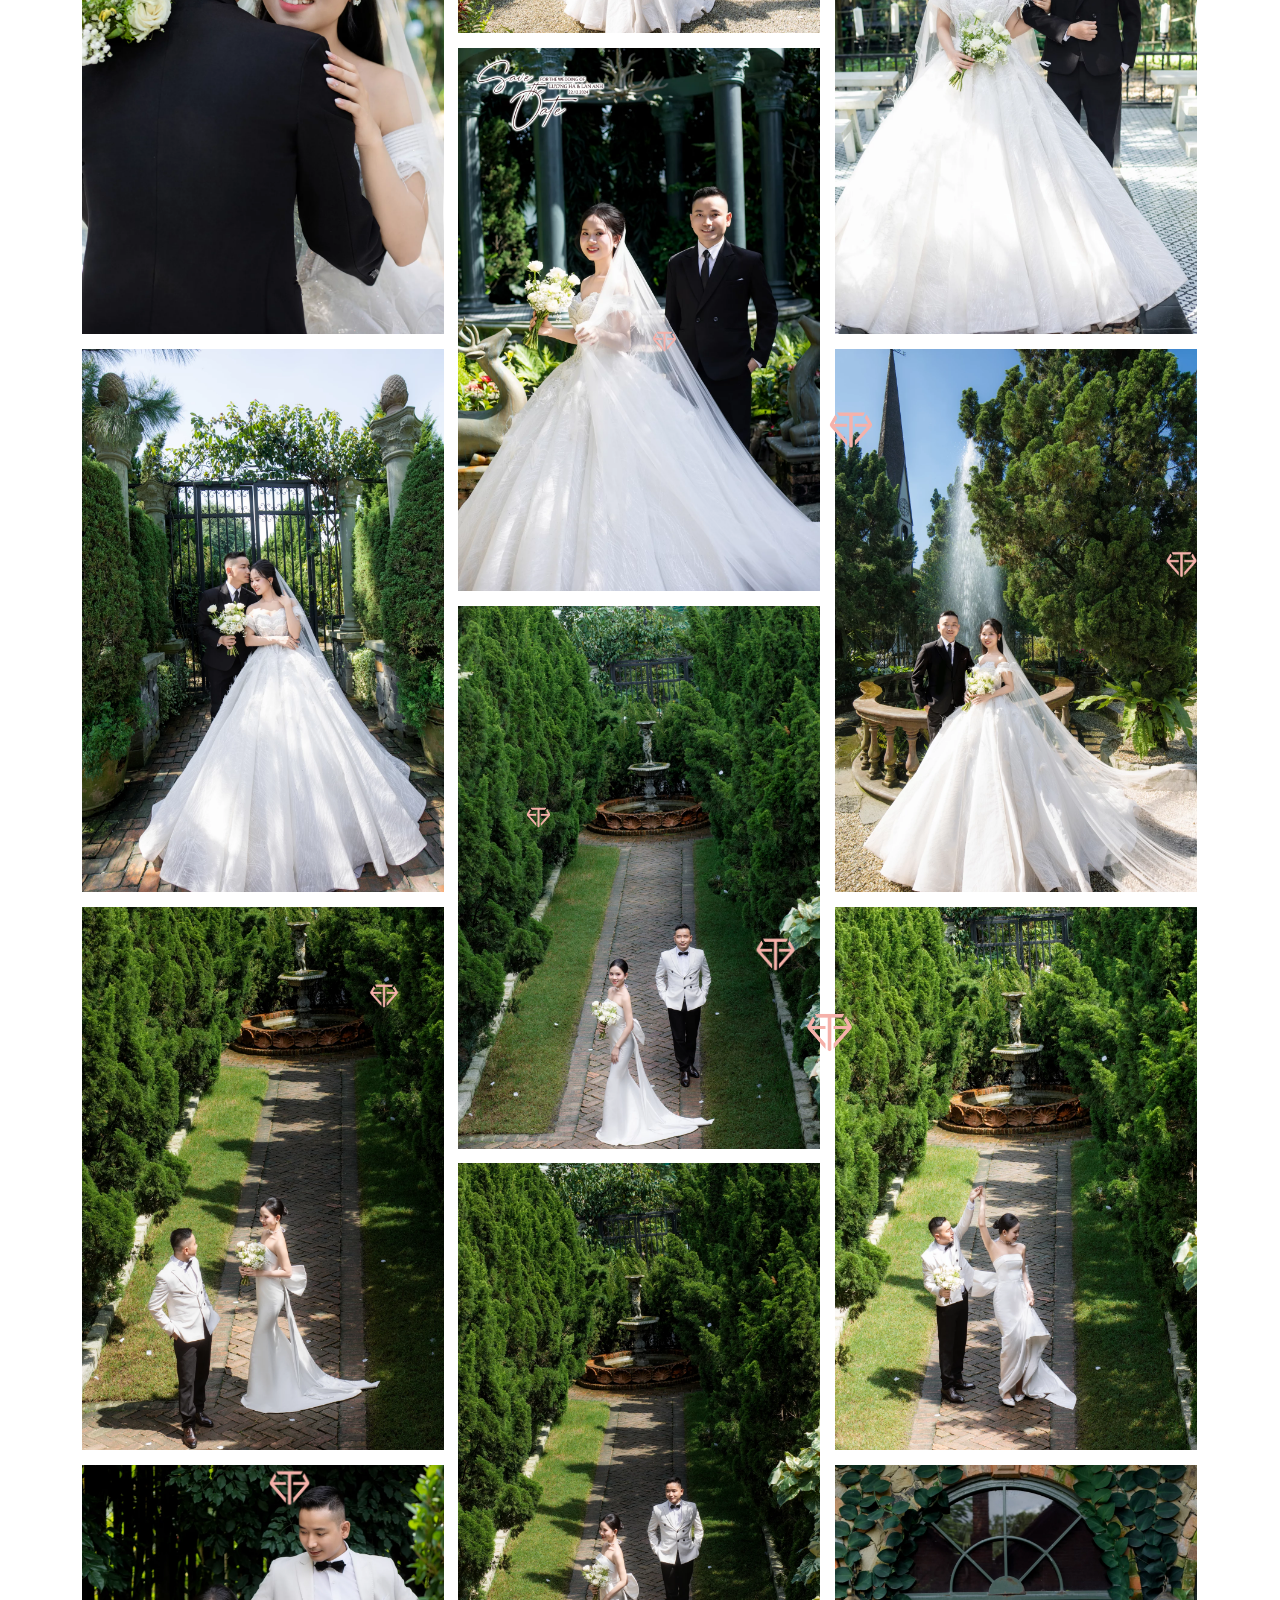
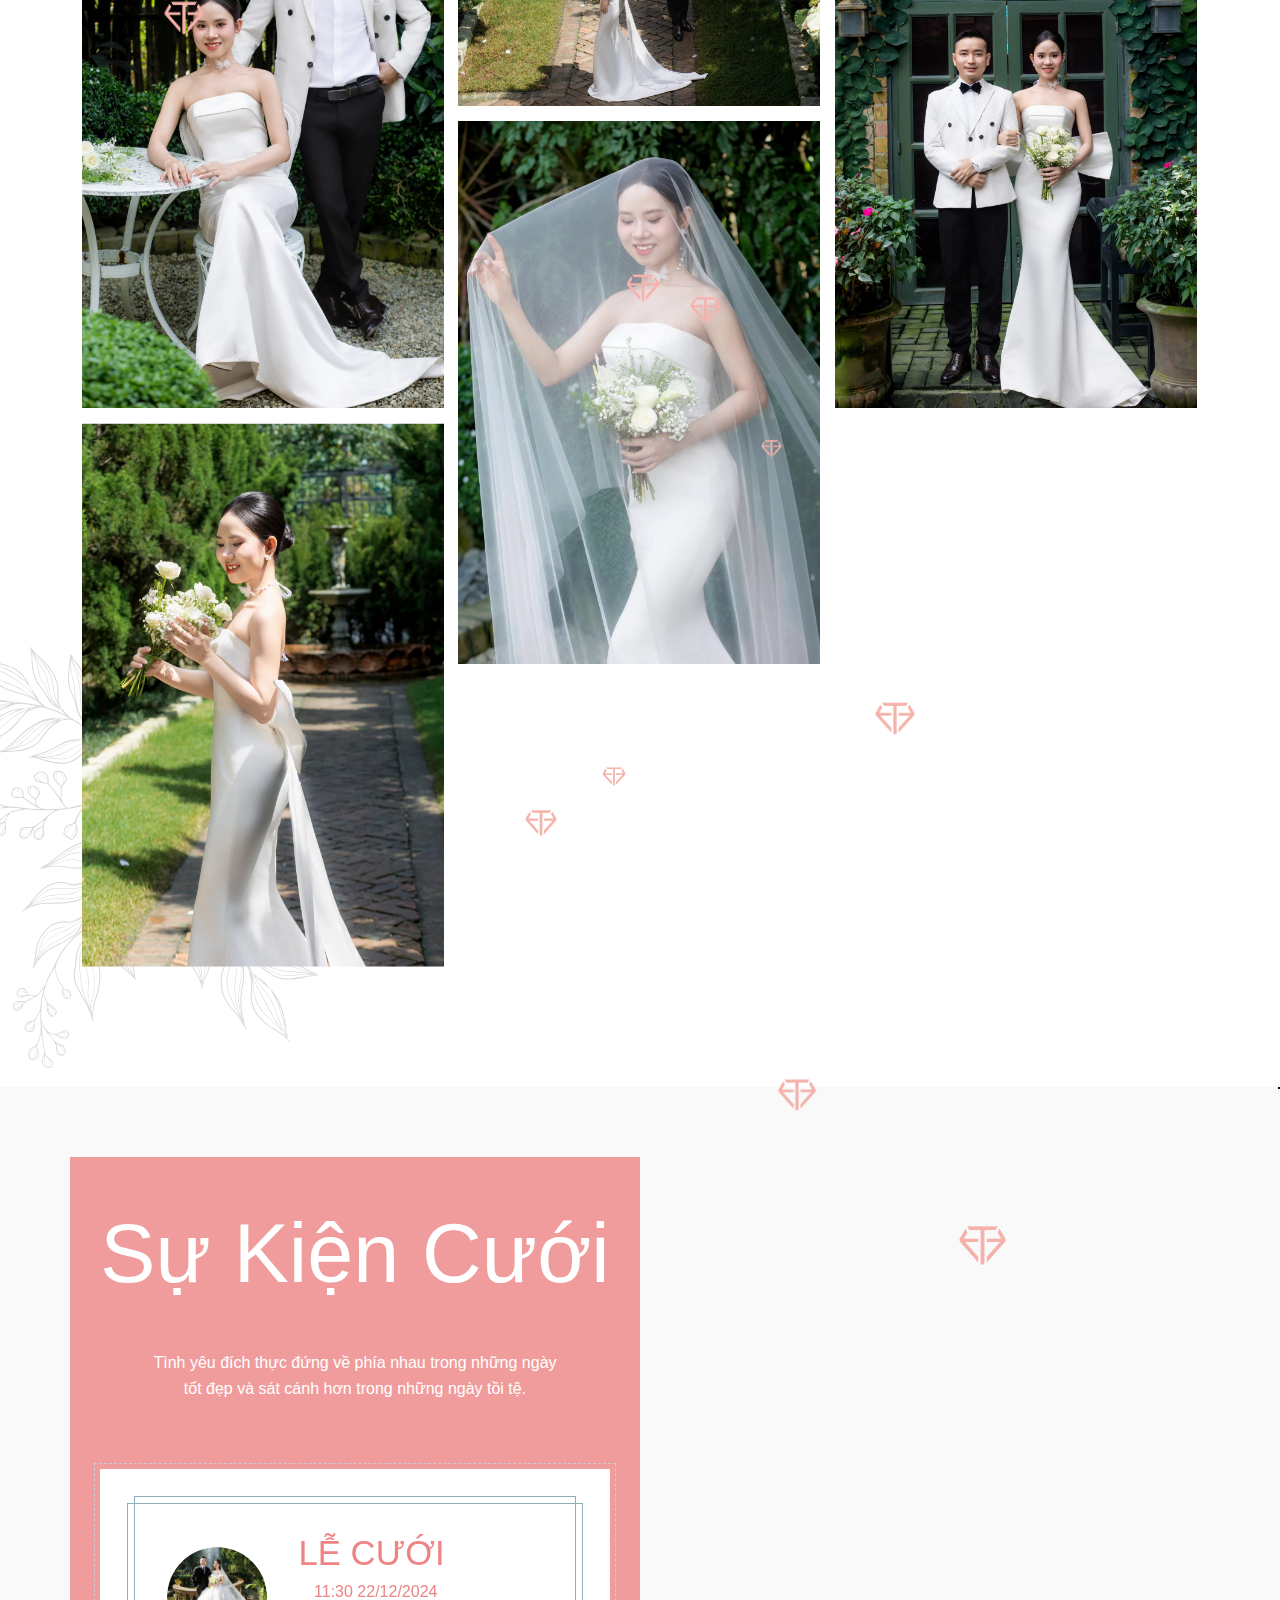
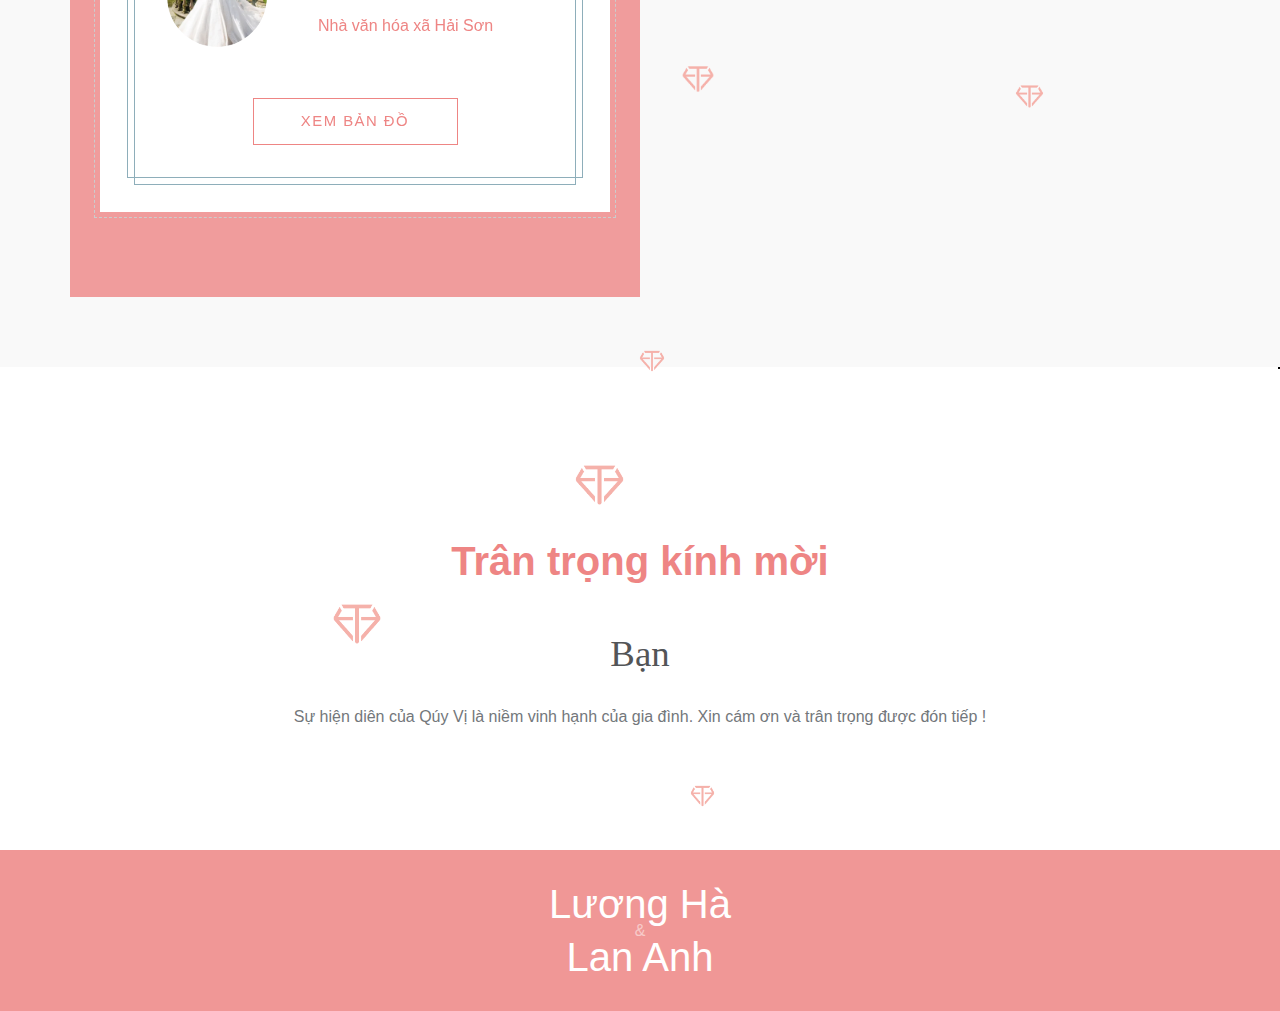
==== commit 459e5930: "no message" ====
--- a/index.html
+++ b/index.html
@@ -3522,6 +3522,12 @@
 				case 12 : preName = "Bạn" ; name = "Bạn Ân+"; break;
 				case 13 : preName = "Gia đình Anh" ; name = "Gia đình Anh Vũ"; break;
 				case 14 : preName = "Gia đình Anh" ; name = "Gia đình Anh Phương"; break;
+				case 15 : preName = "Gia đình Bạn" ; name = "Gia đình Bạn Thành"; break;
+				case 16 : preName = "Gia đình Bạn" ; name = "Gia đình Bạn Duy"; break;
+				case 17 : preName = "Gia đình Bạn" ; name = "Gia đình Bạn Đức"; break;
+				case 18 : preName = "Gia đình Bạn" ; name = "Gia đình Bạn Nhật"; break;
+				case 19 : preName = "Gia đình Bạn" ; name = "Gia đình Bạn Phú"; break;
+		
 			}
 		$("#guest-name span").text(name);
         $("#pre-guest-name").text("Sự hiện diên của "+preName+" là niềm vinh hạnh của gia đình. Xin cám ơn và trân trọng được đón tiếp !");		
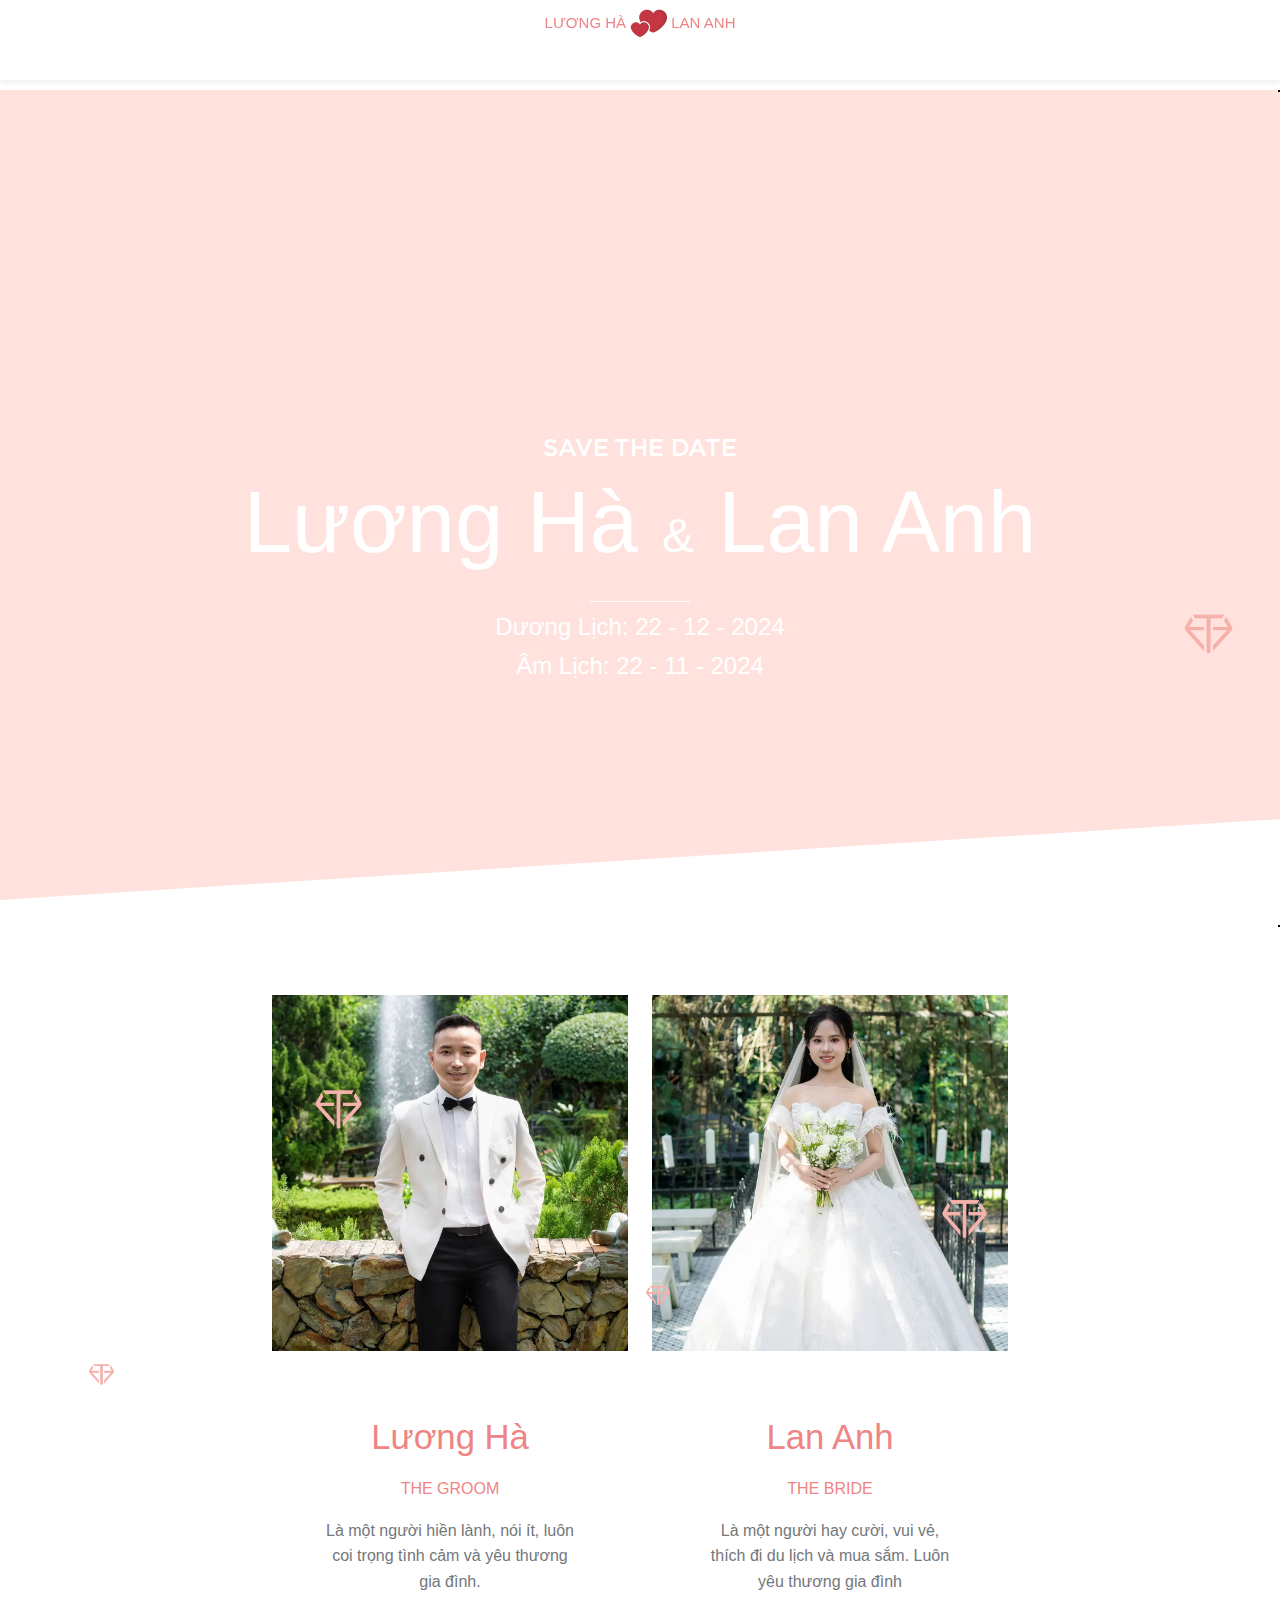
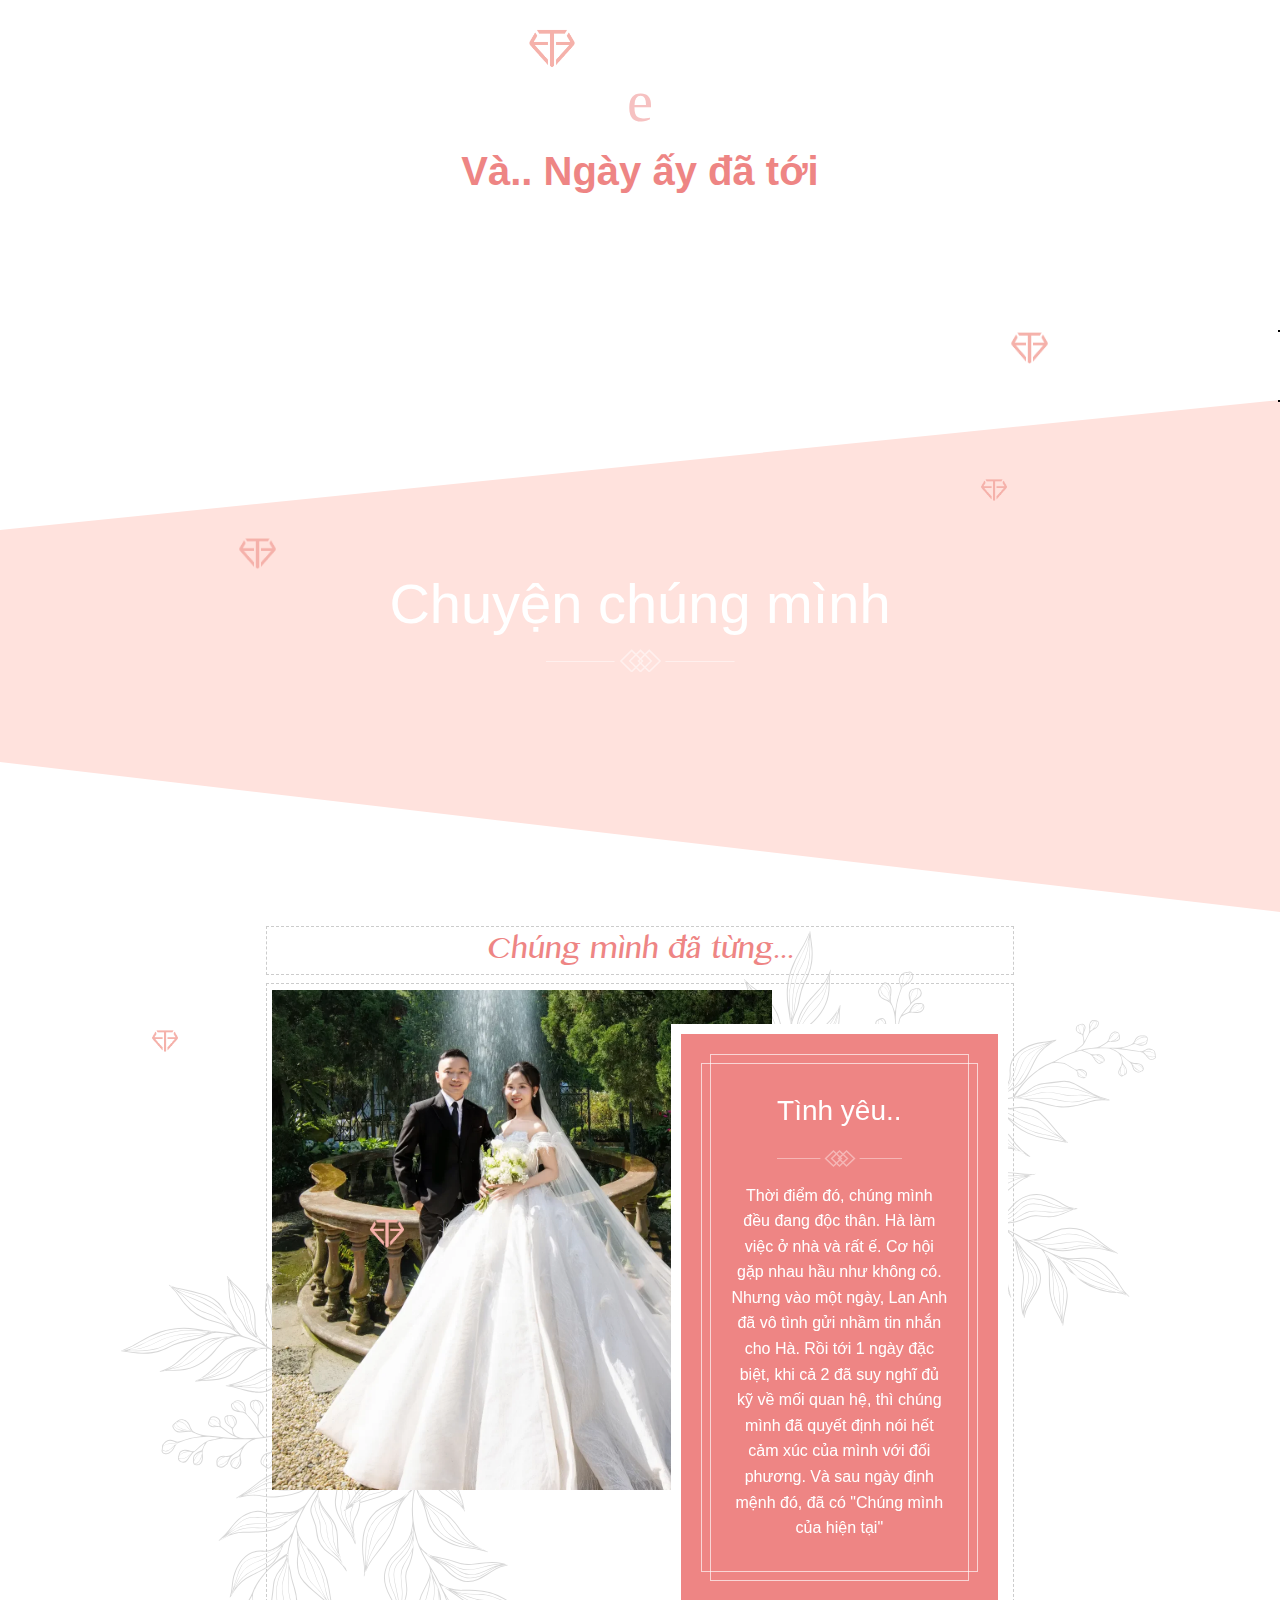
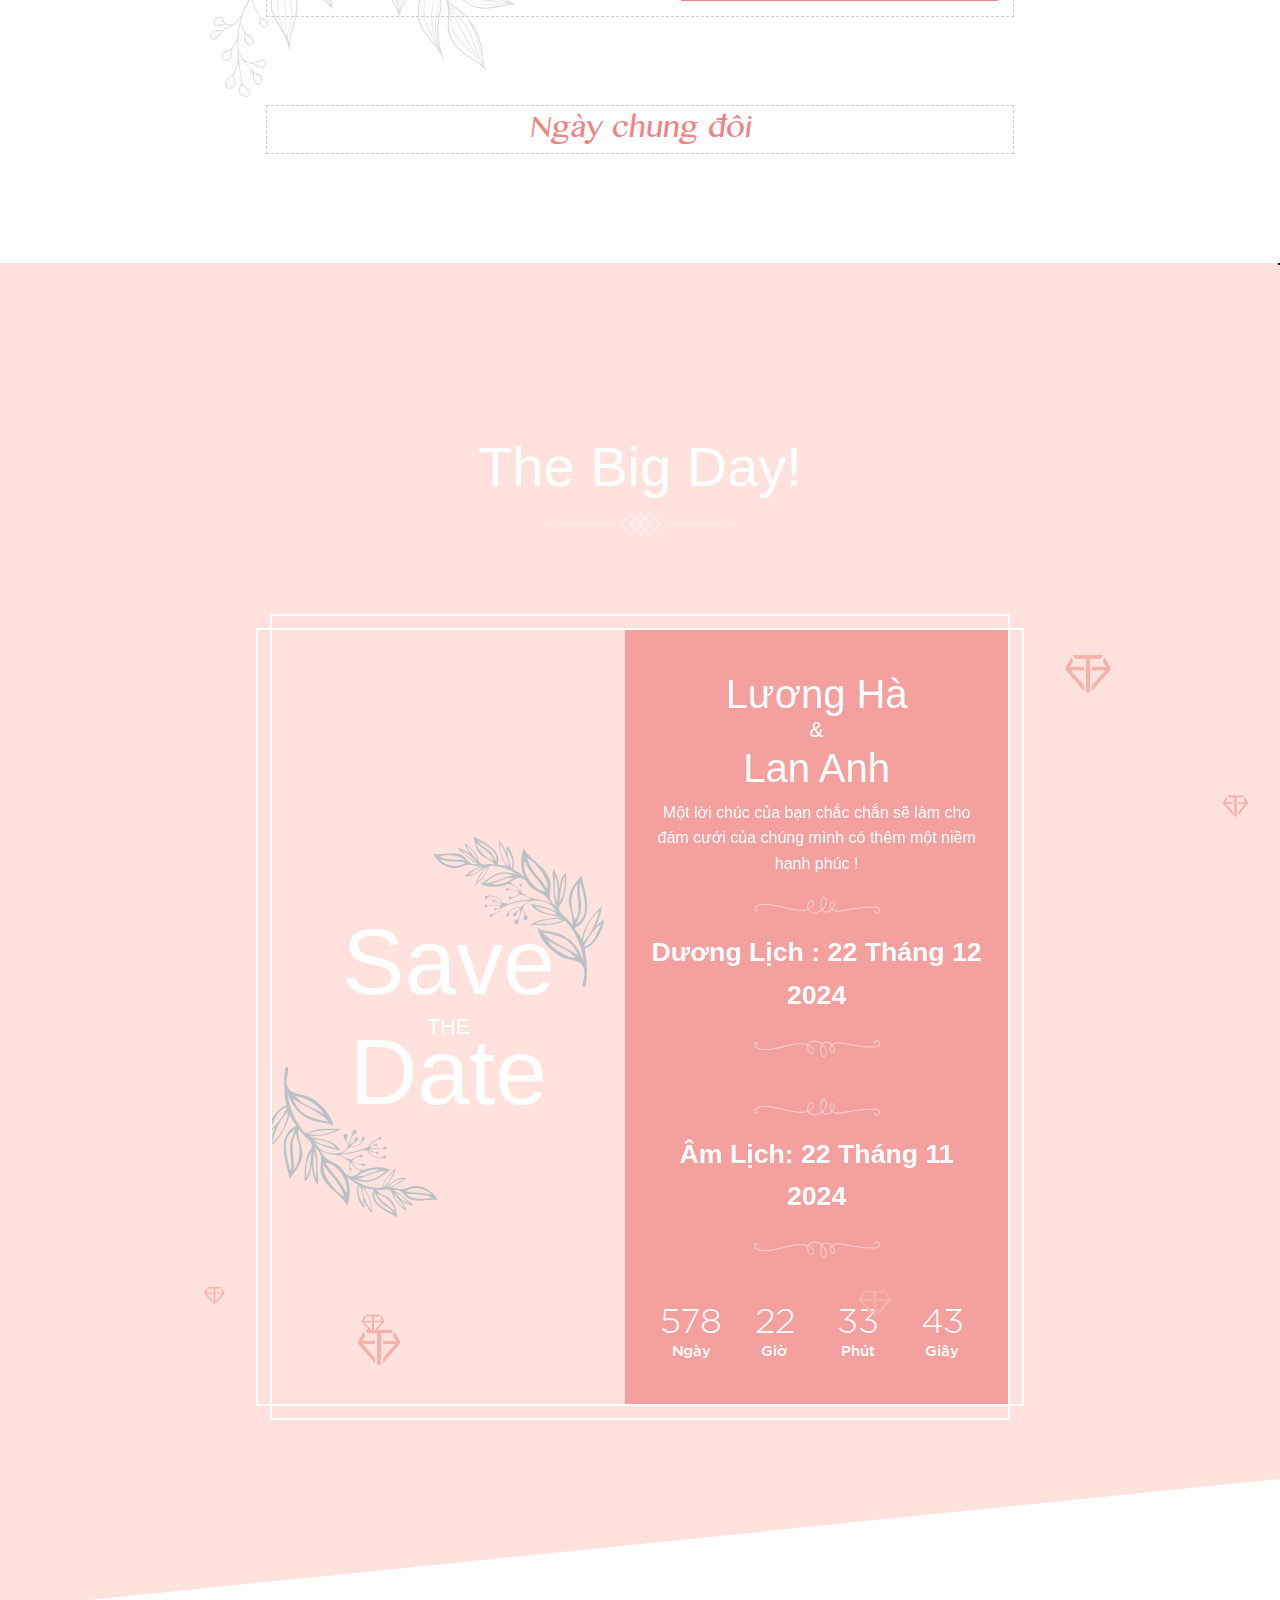
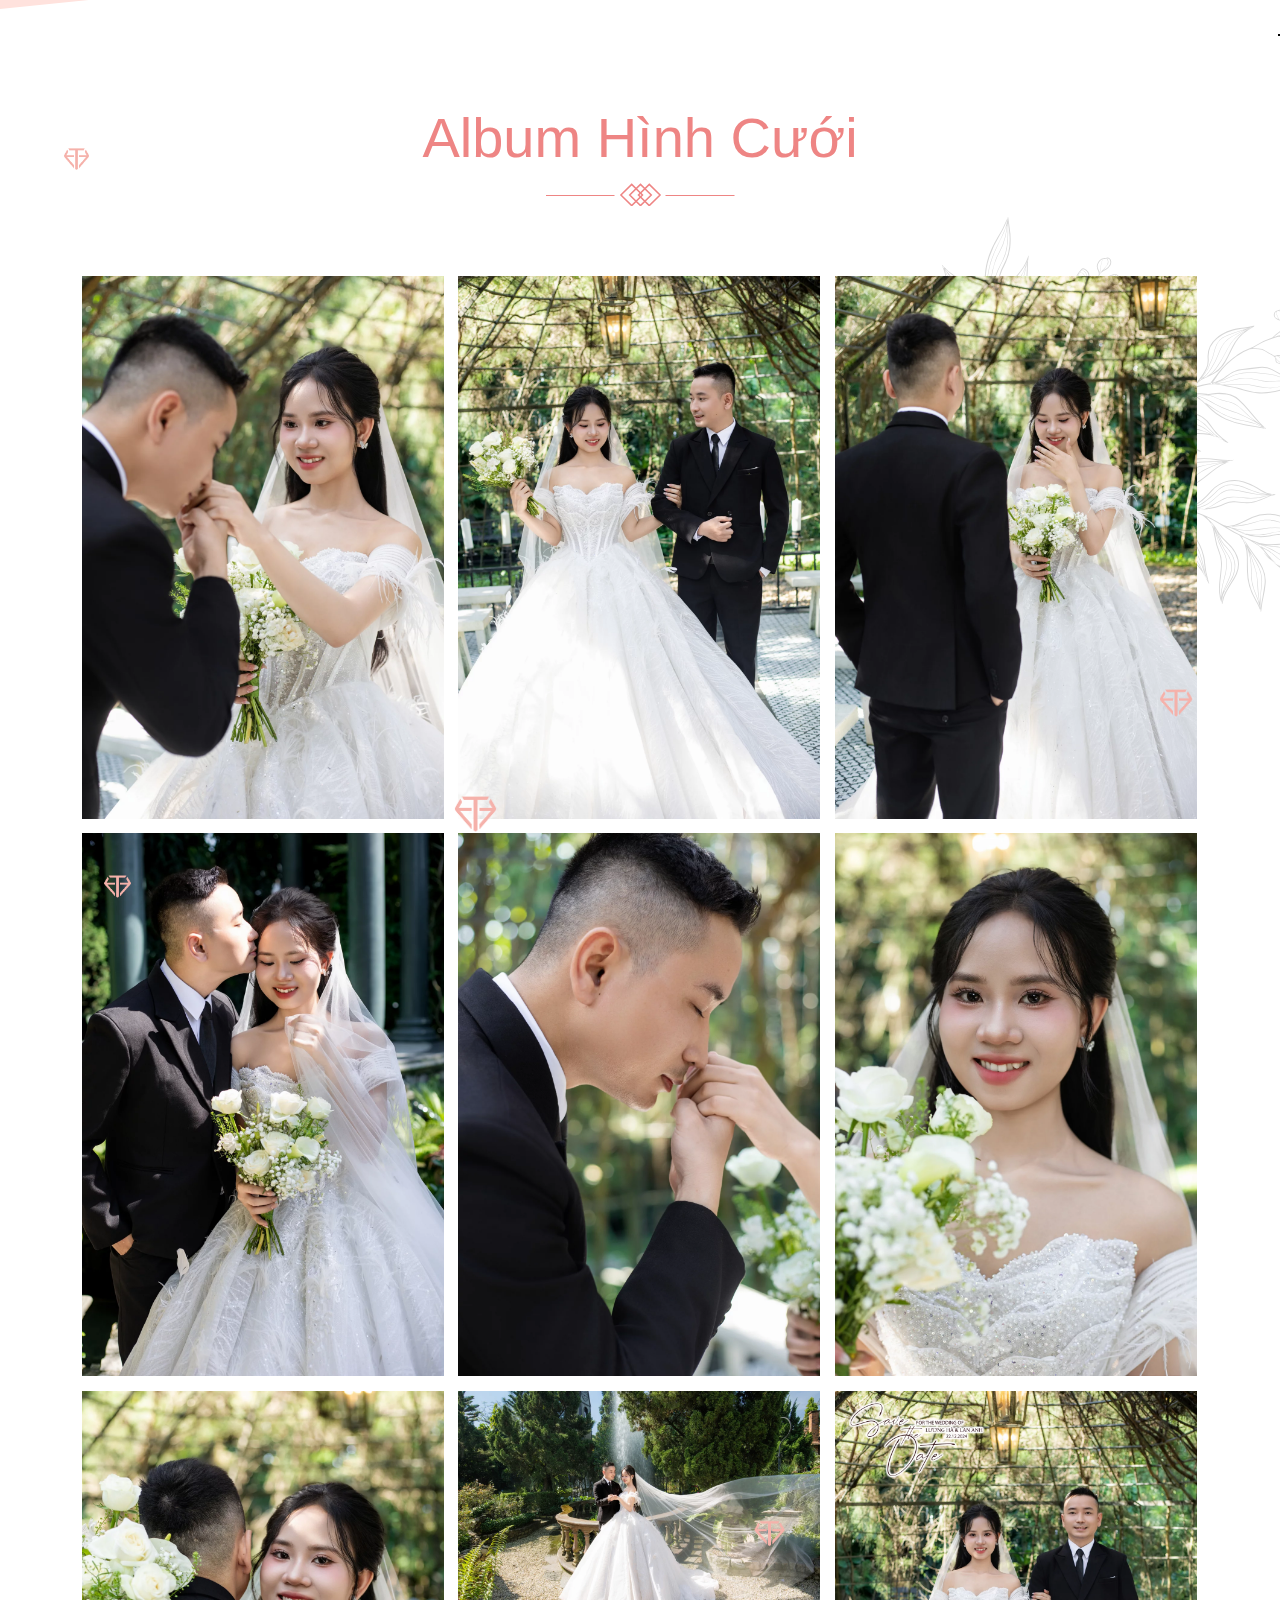
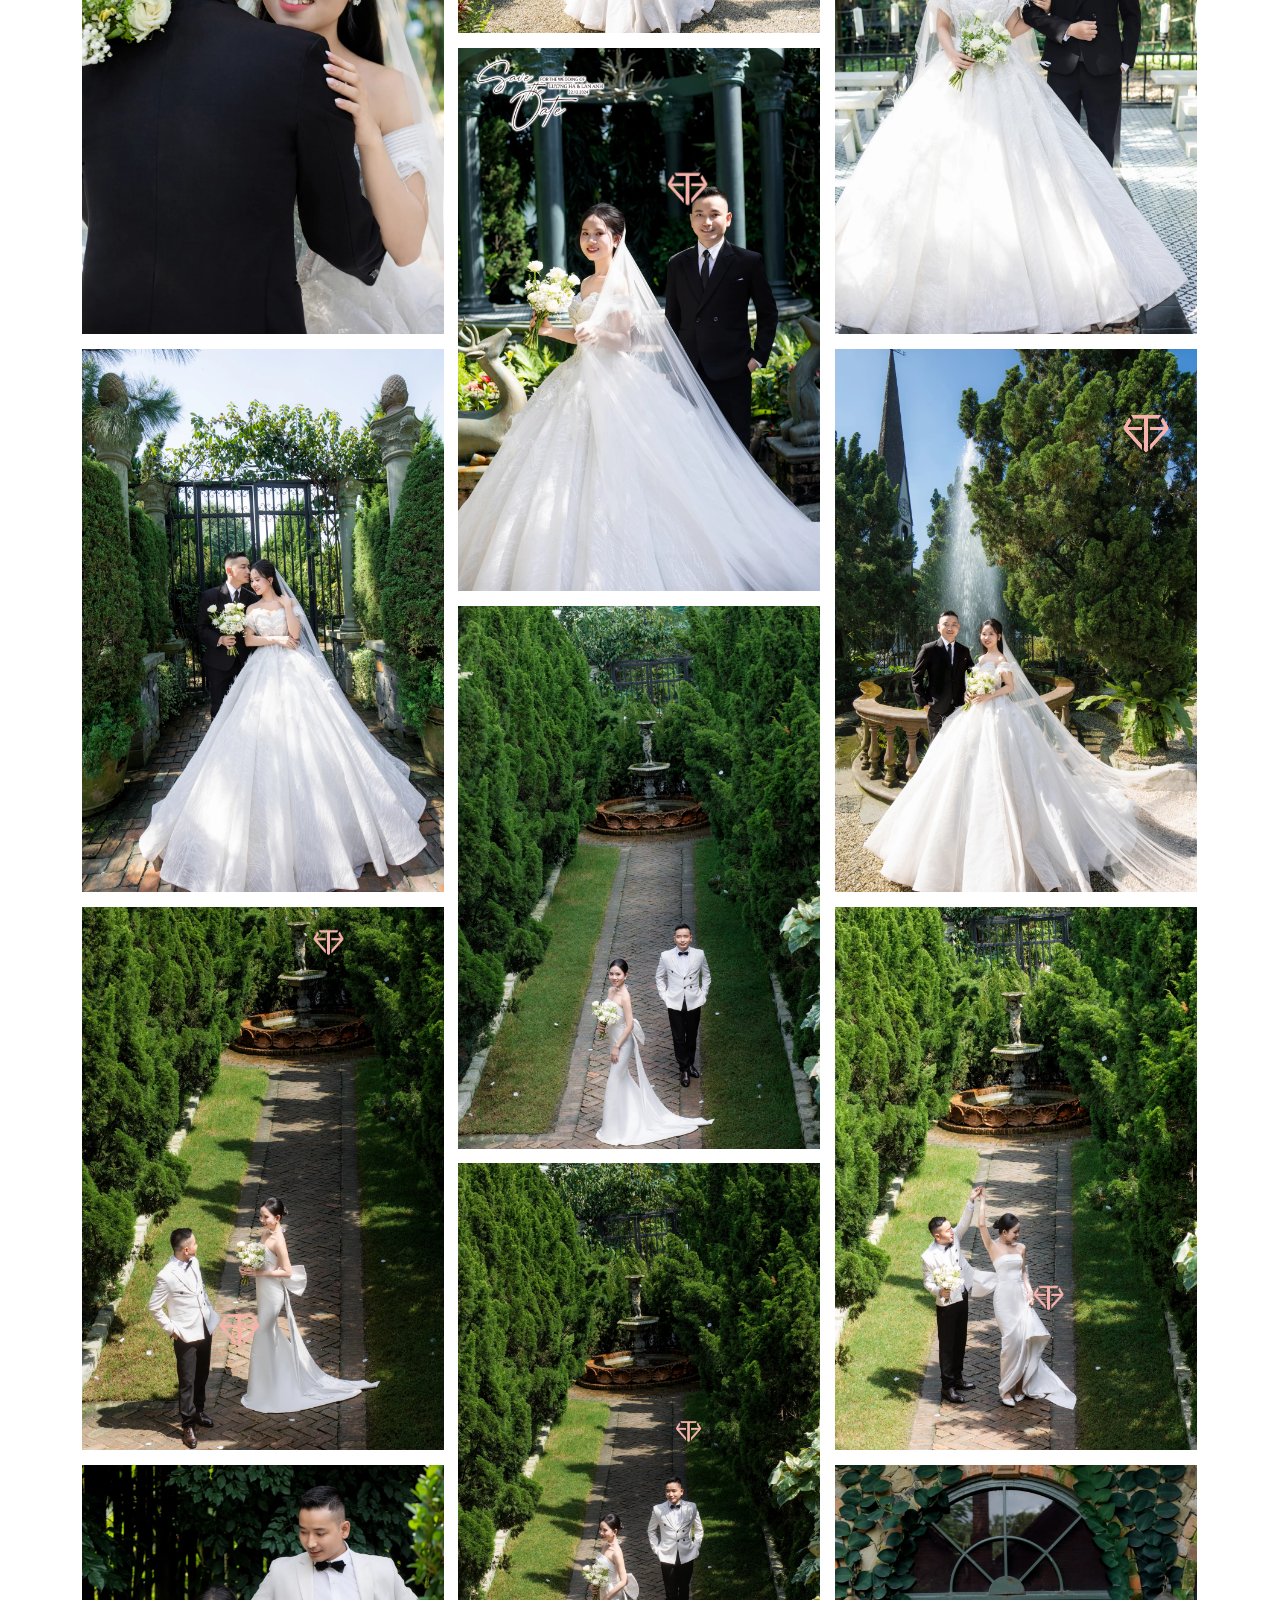
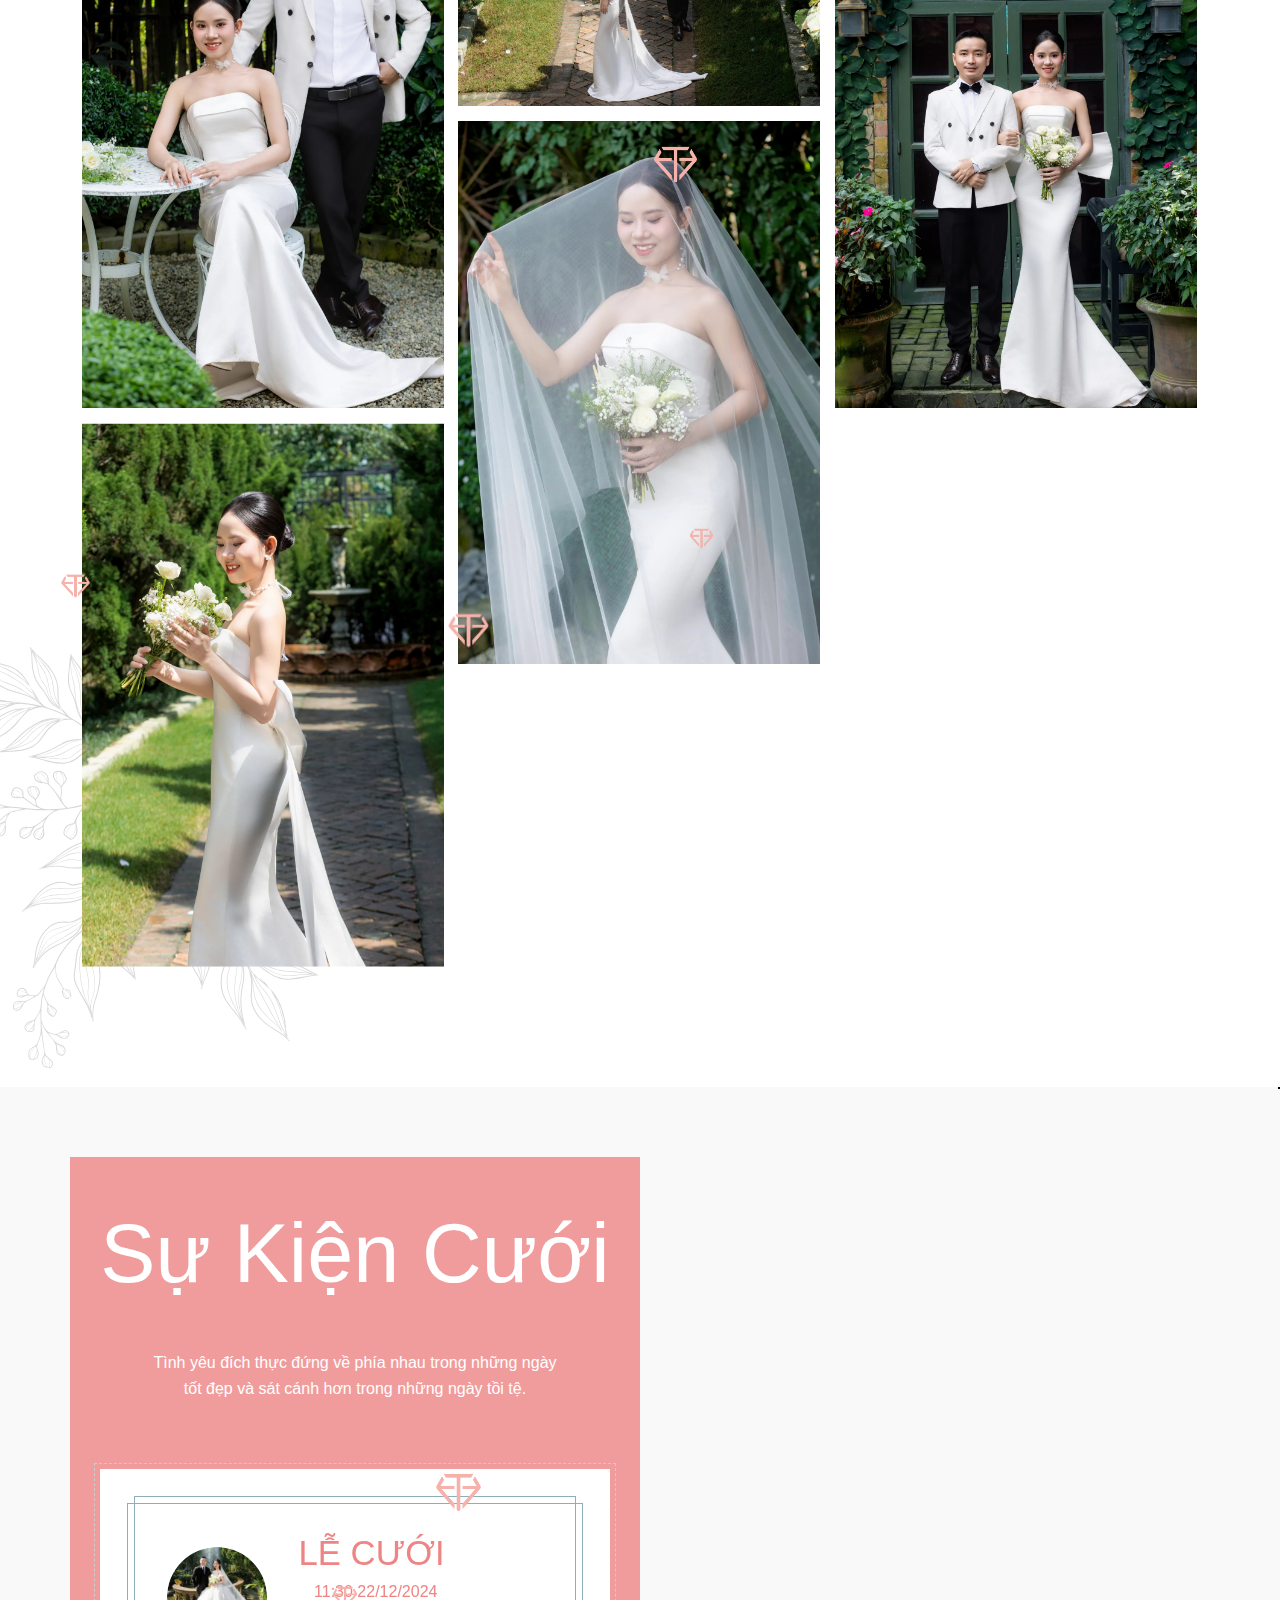
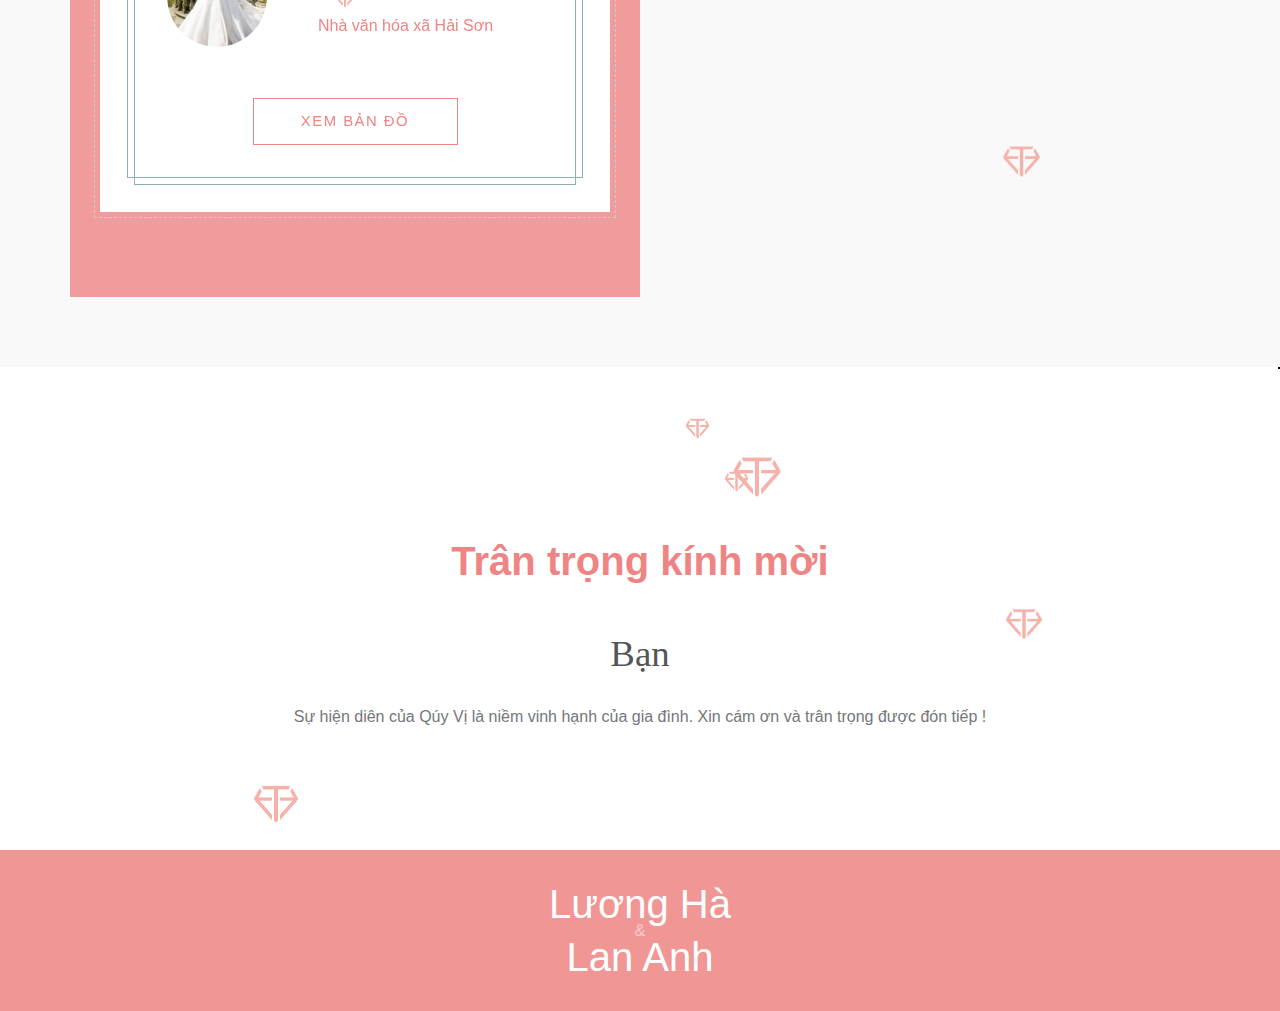
==== commit 71542c57: "no message" ====
--- a/index.html
+++ b/index.html
@@ -3527,6 +3527,8 @@
 				case 17 : preName = "Gia đình Bạn" ; name = "Gia đình Bạn Đức"; break;
 				case 18 : preName = "Gia đình Bạn" ; name = "Gia đình Bạn Nhật"; break;
 				case 19 : preName = "Gia đình Bạn" ; name = "Gia đình Bạn Phú"; break;
+				case 20 : preName = "Gia đình Bạn" ; name = "Gia đình Bạn Học"; break;
+				case 21 : preName = "Gia đình Bạn" ; name = "Gia đình Bạn Trình"; break;
 		
 			}
 		$("#guest-name span").text(name);
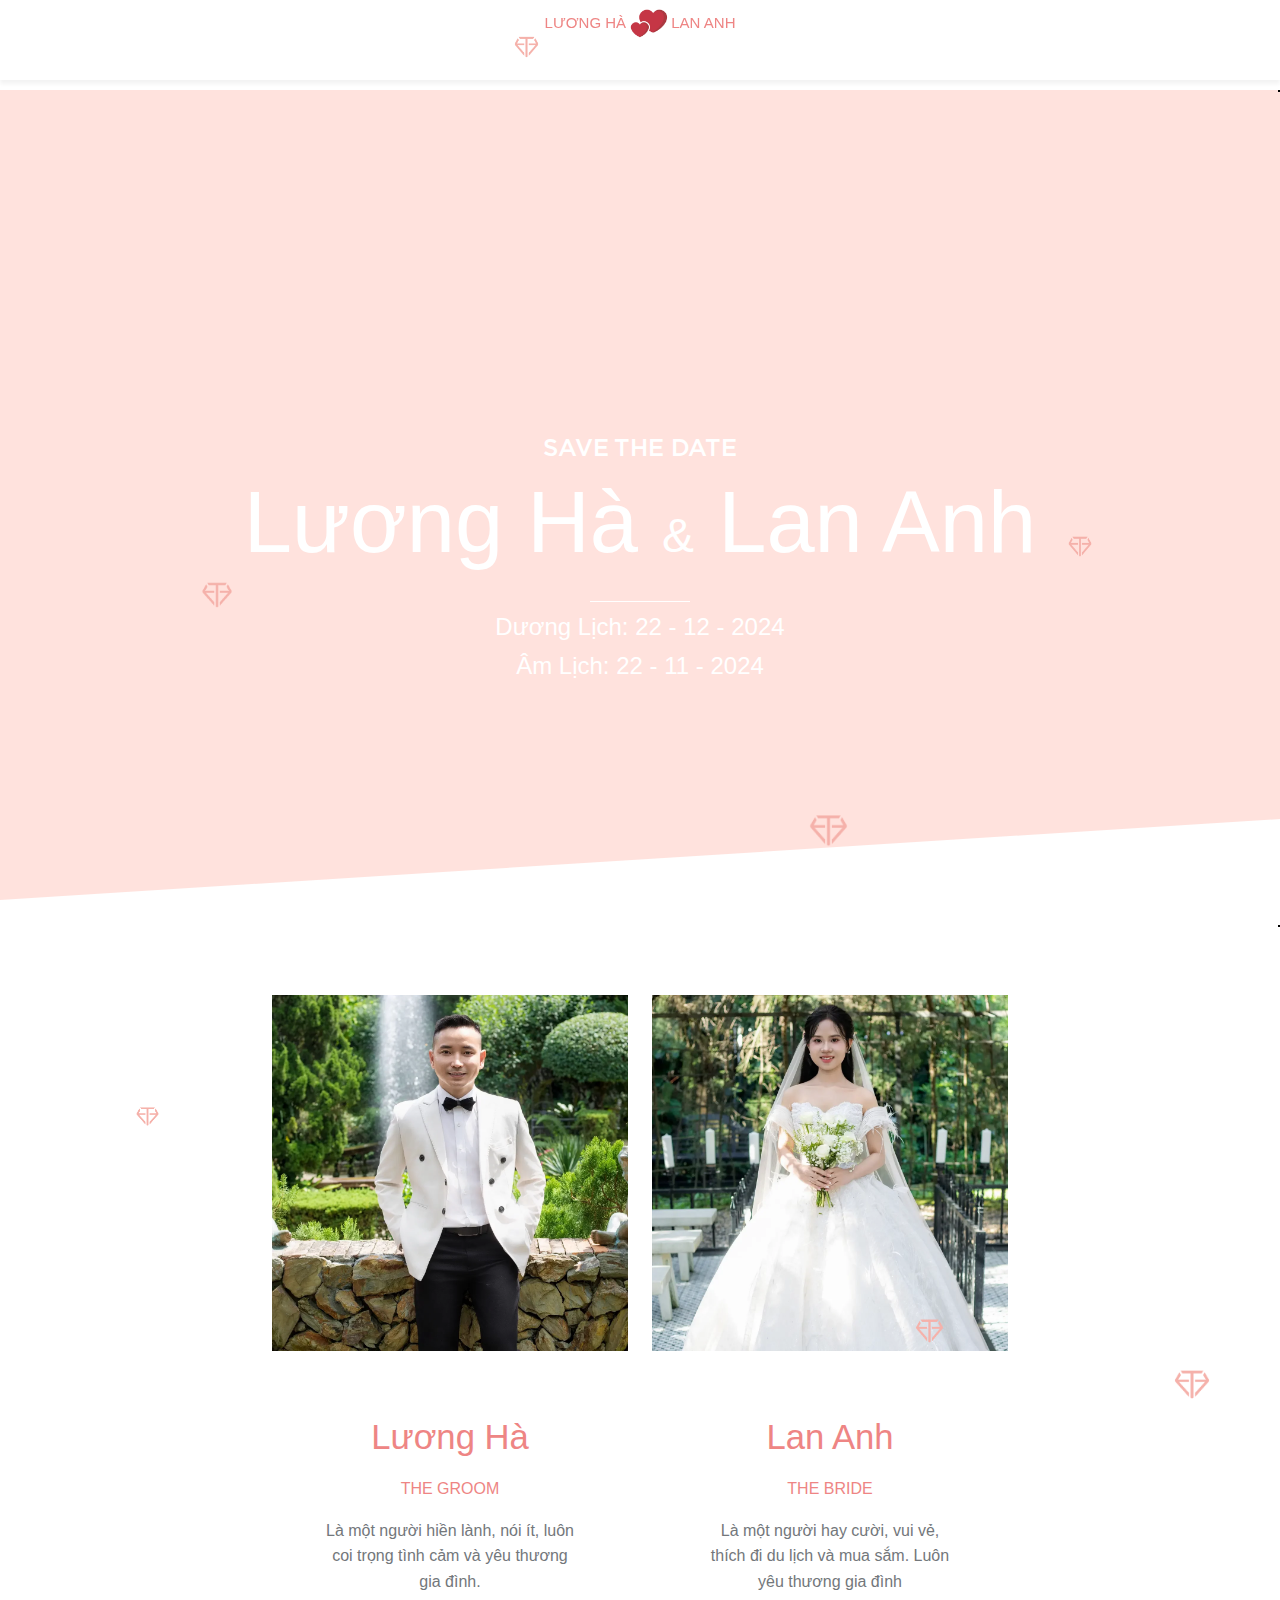
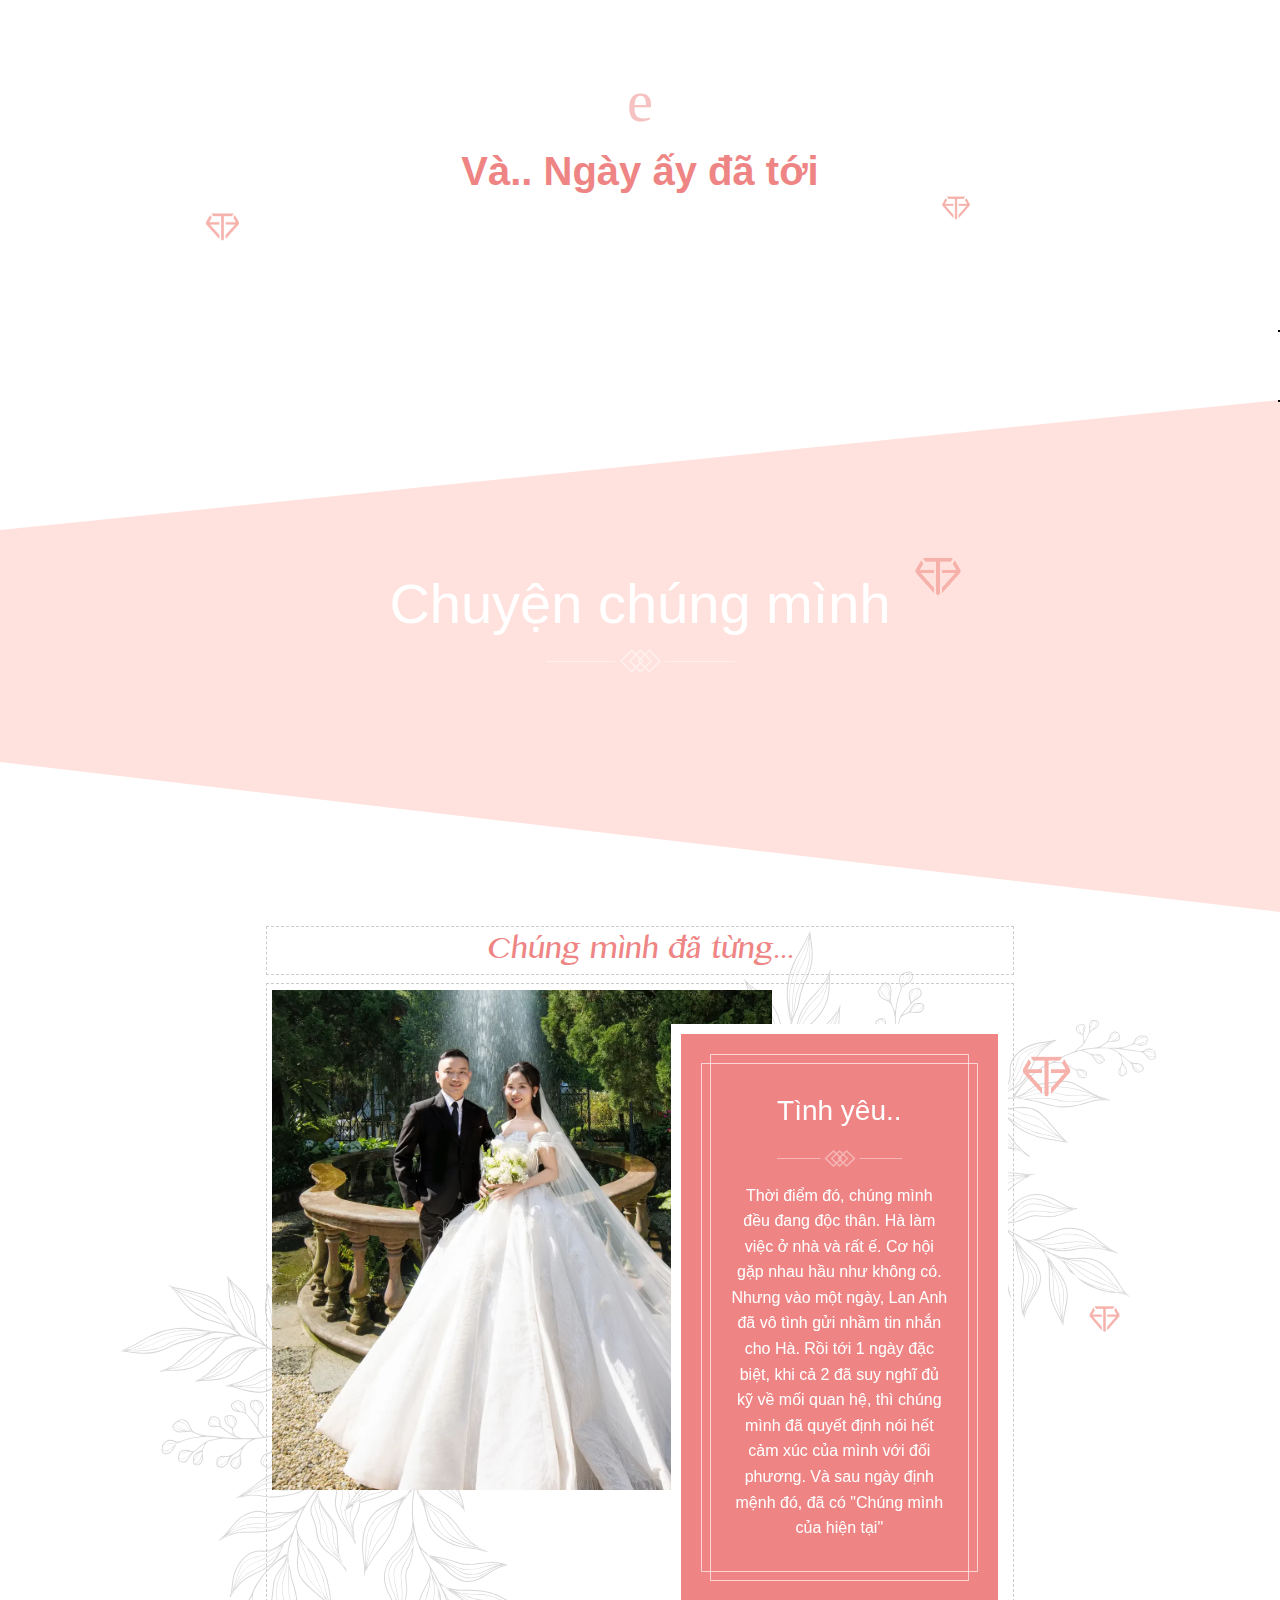
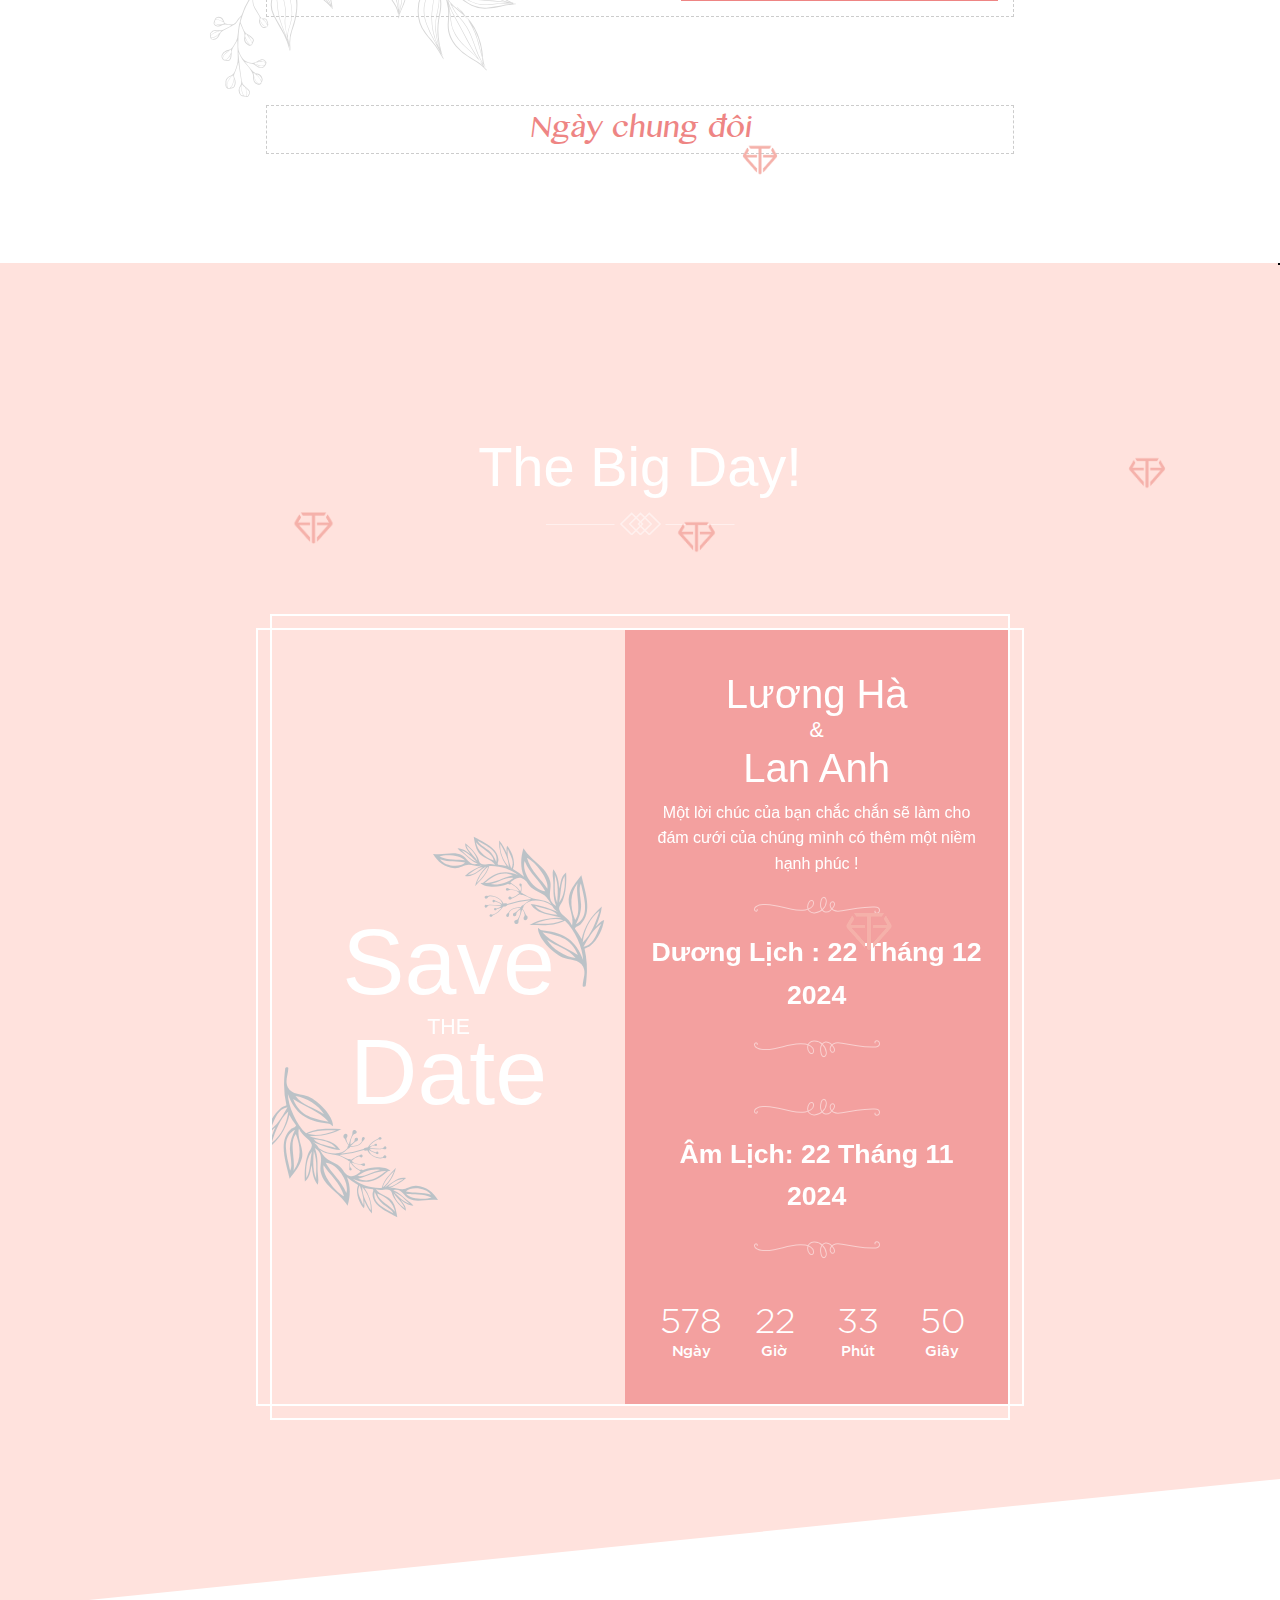
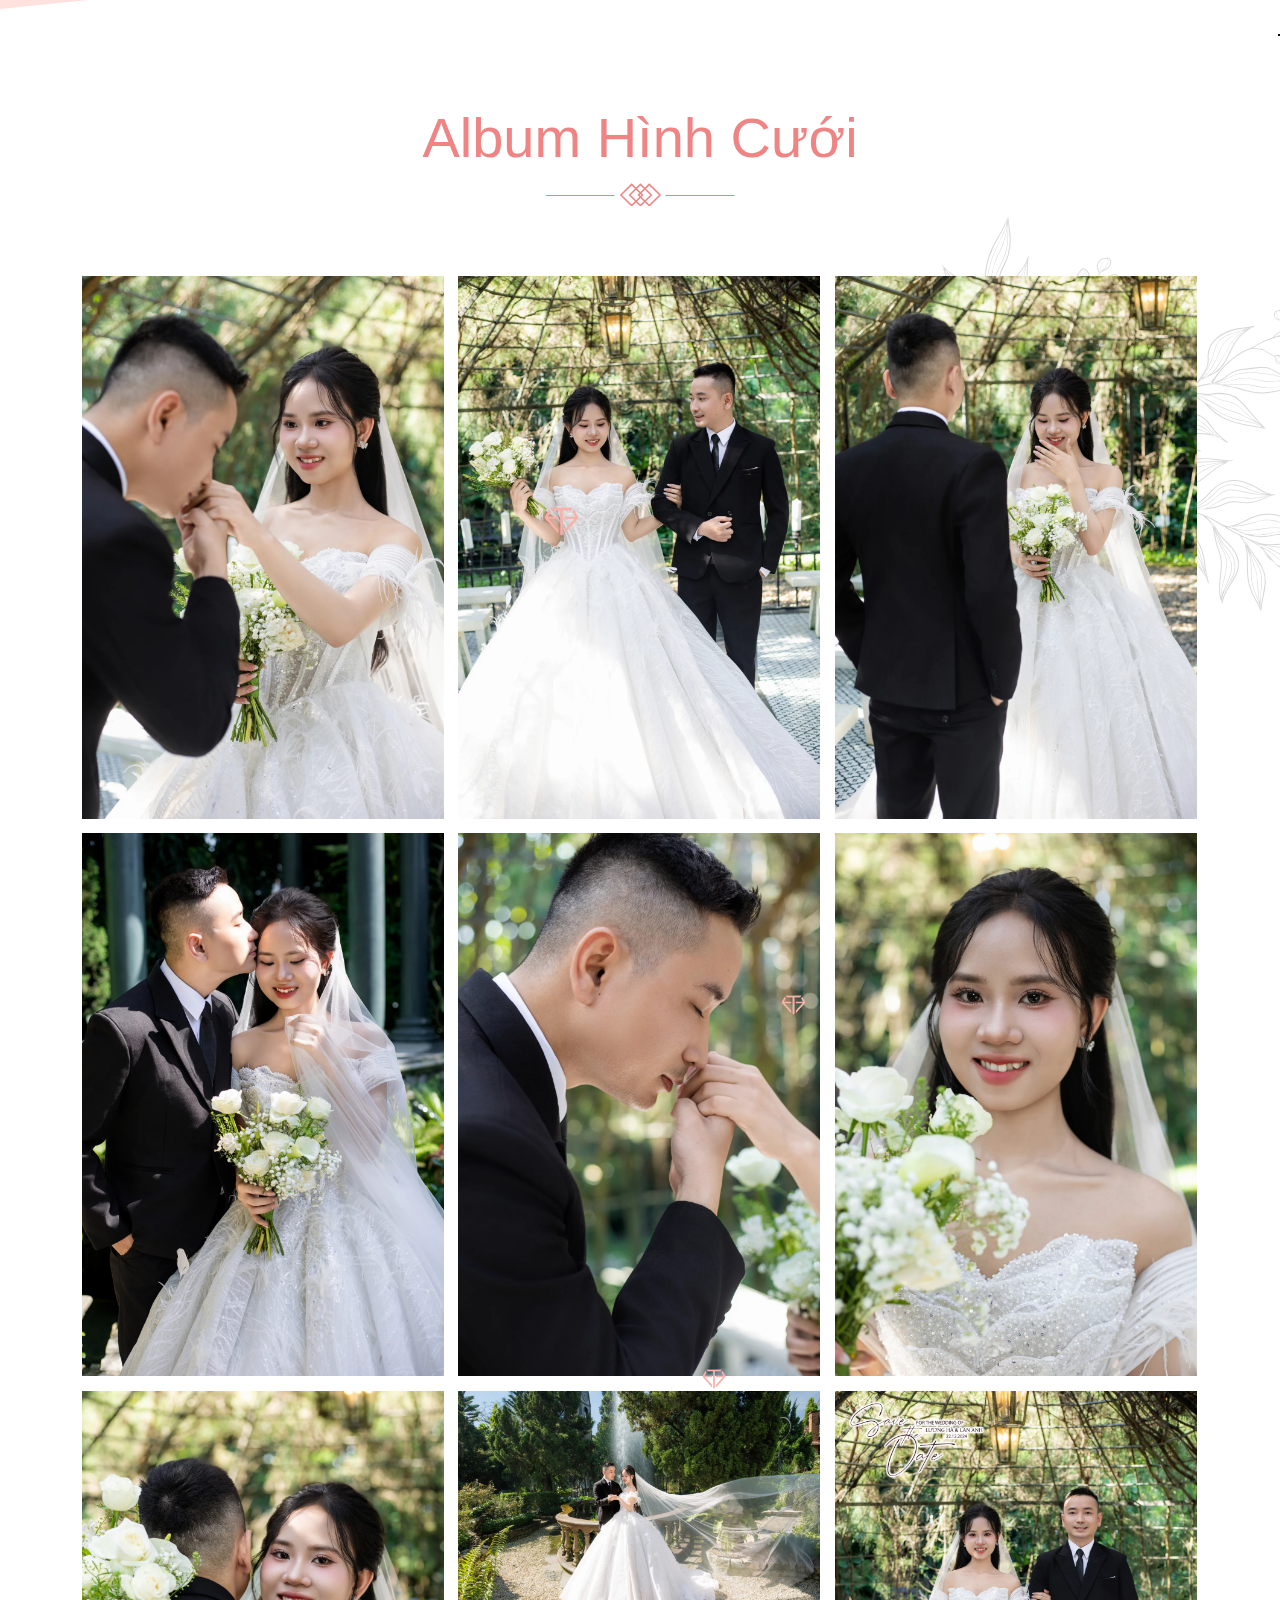
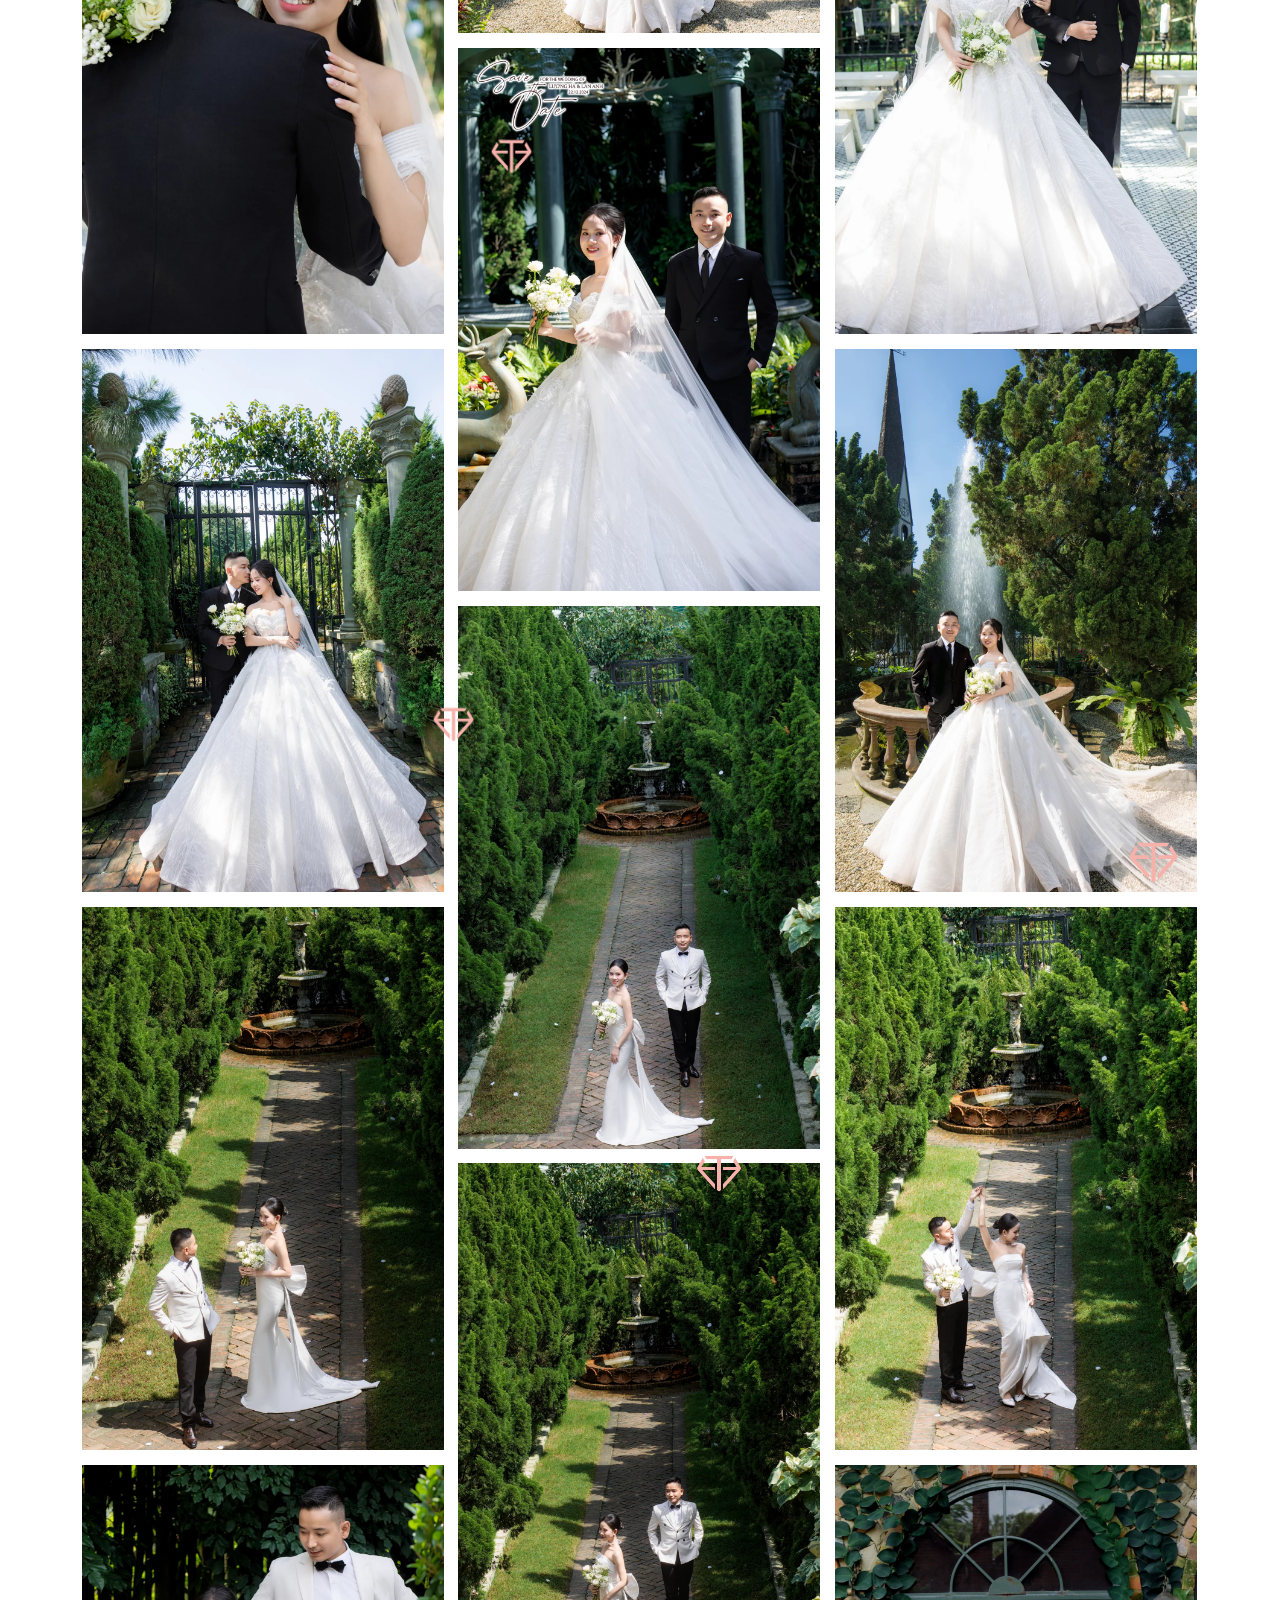
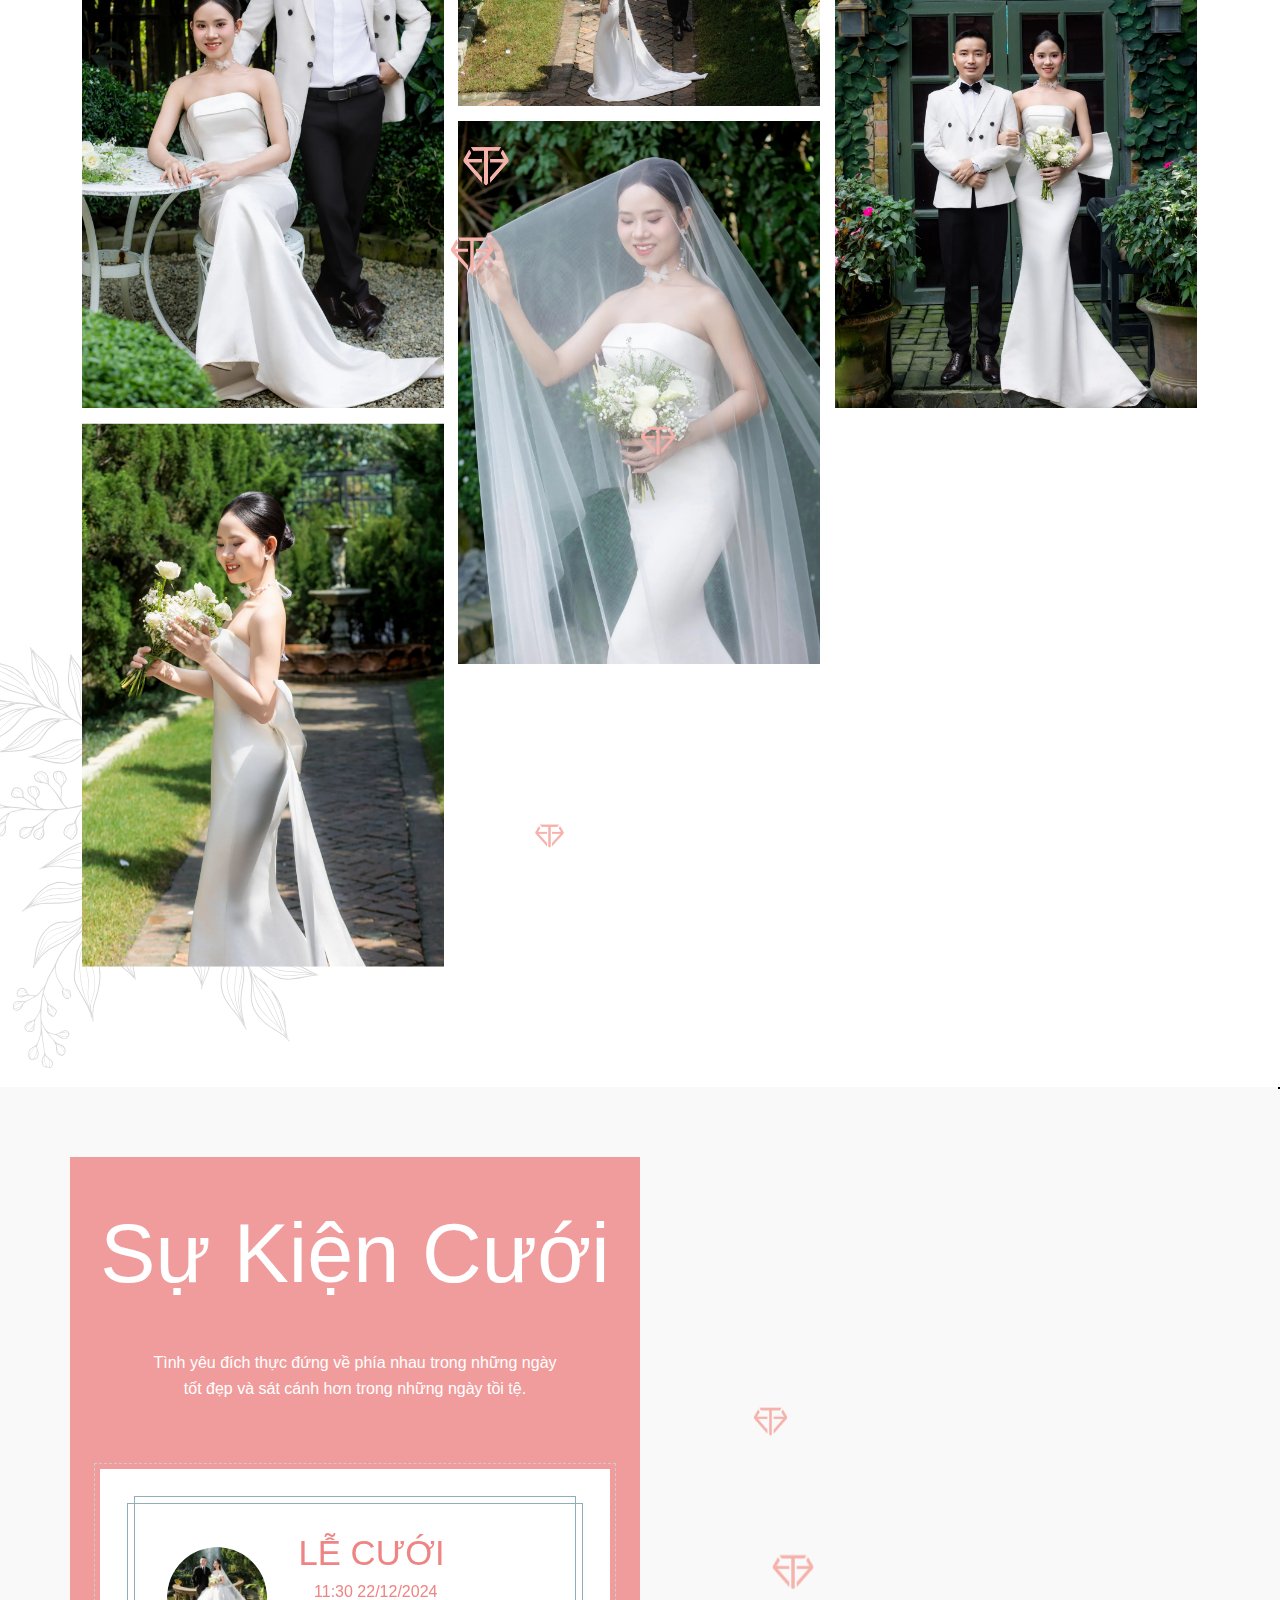
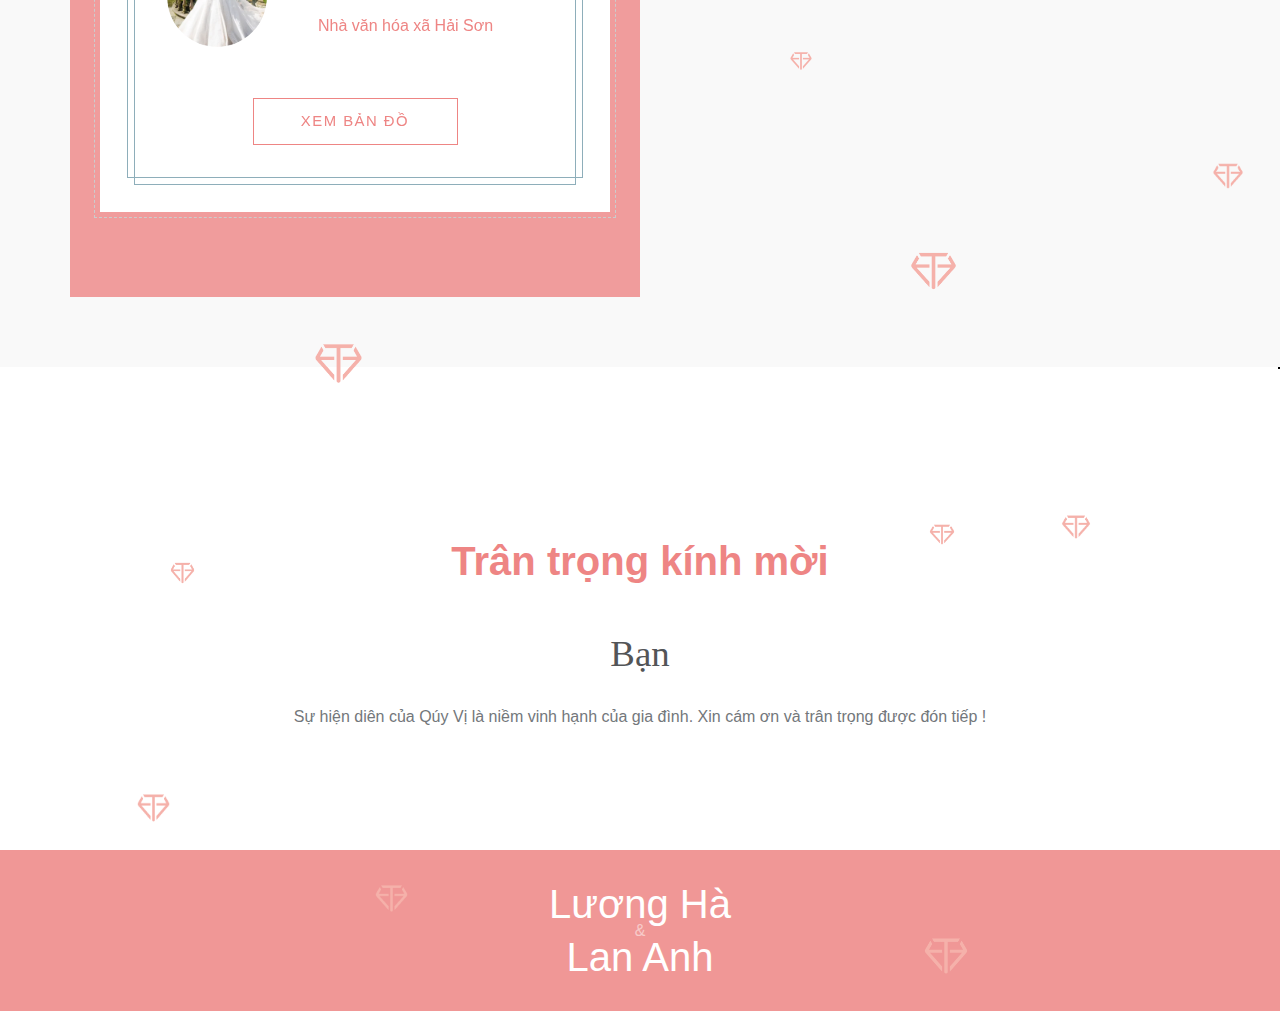
==== commit e7c0341e: "no message" ====
--- a/index.html
+++ b/index.html
@@ -3529,6 +3529,12 @@
 				case 19 : preName = "Gia đình Bạn" ; name = "Gia đình Bạn Phú"; break;
 				case 20 : preName = "Gia đình Bạn" ; name = "Gia đình Bạn Học"; break;
 				case 21 : preName = "Gia đình Bạn" ; name = "Gia đình Bạn Trình"; break;
+				case 22 : preName = "Gia đình Bạn" ; name = "Gia đình Bạn Phúc"; break;
+				case 23 : preName = "Gia đình Bạn" ; name = "Gia đình Bạn Phi"; break;
+				case 24 : preName = "Gia đình Bạn" ; name = "Gia đình Bạn Banh"; break;
+				case 25 : preName = "Bạn" ; name = "Bạn Hồng+"; break;
+				case 26 : preName = "Tèo+" ; name = "Tèo+"; break;
+		
 		
 			}
 		$("#guest-name span").text(name);
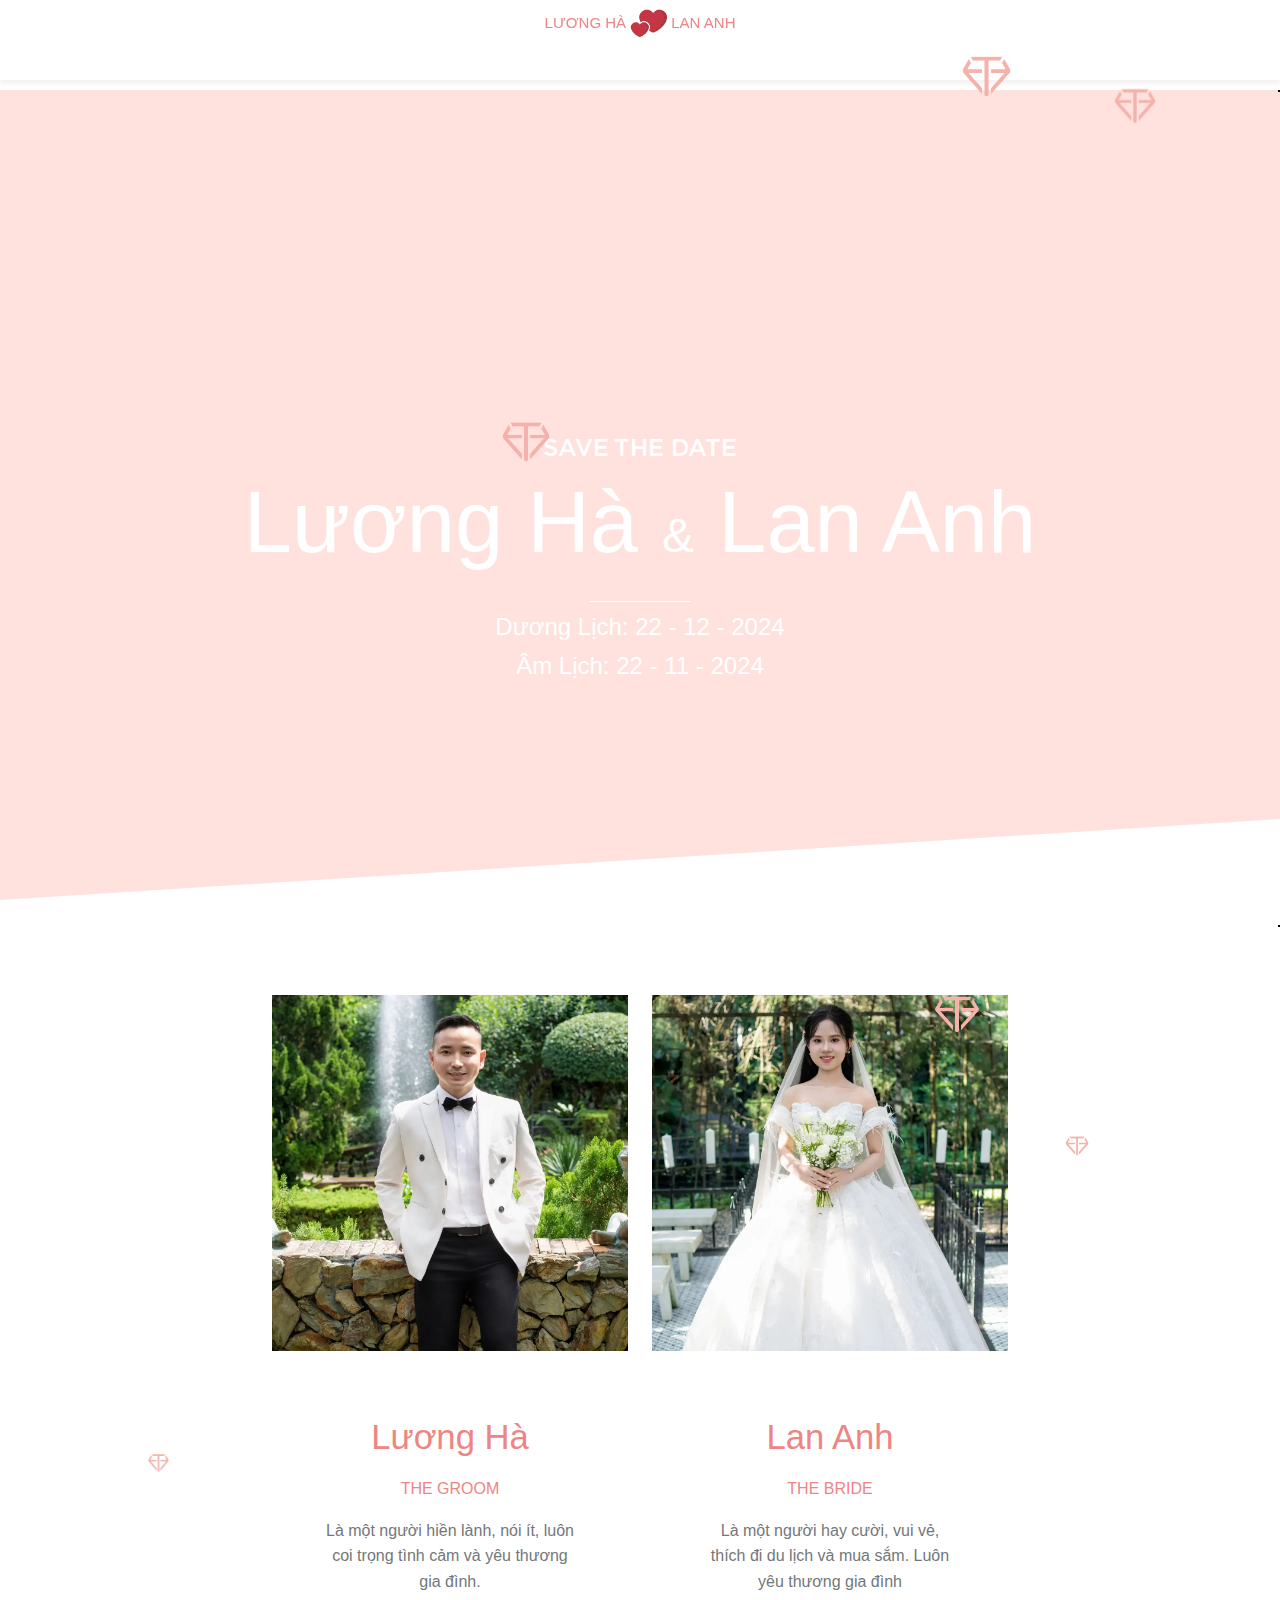
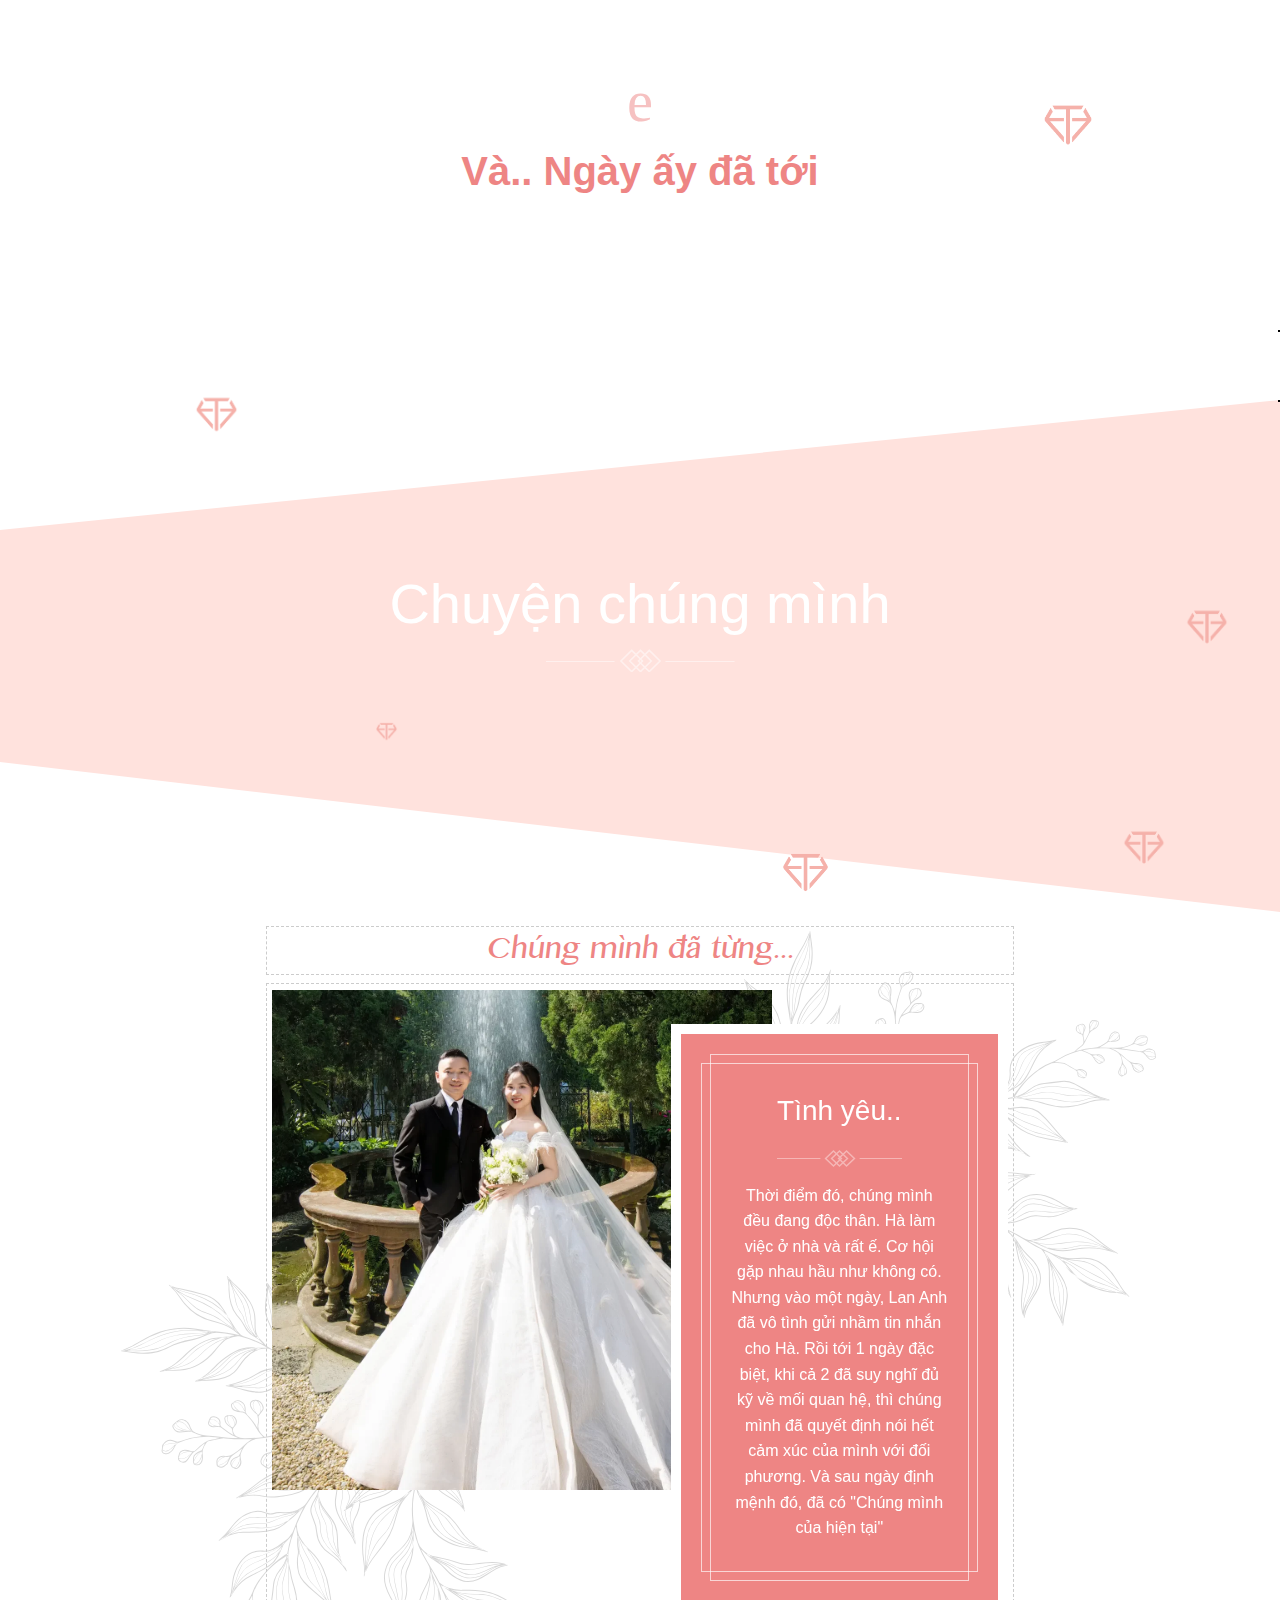
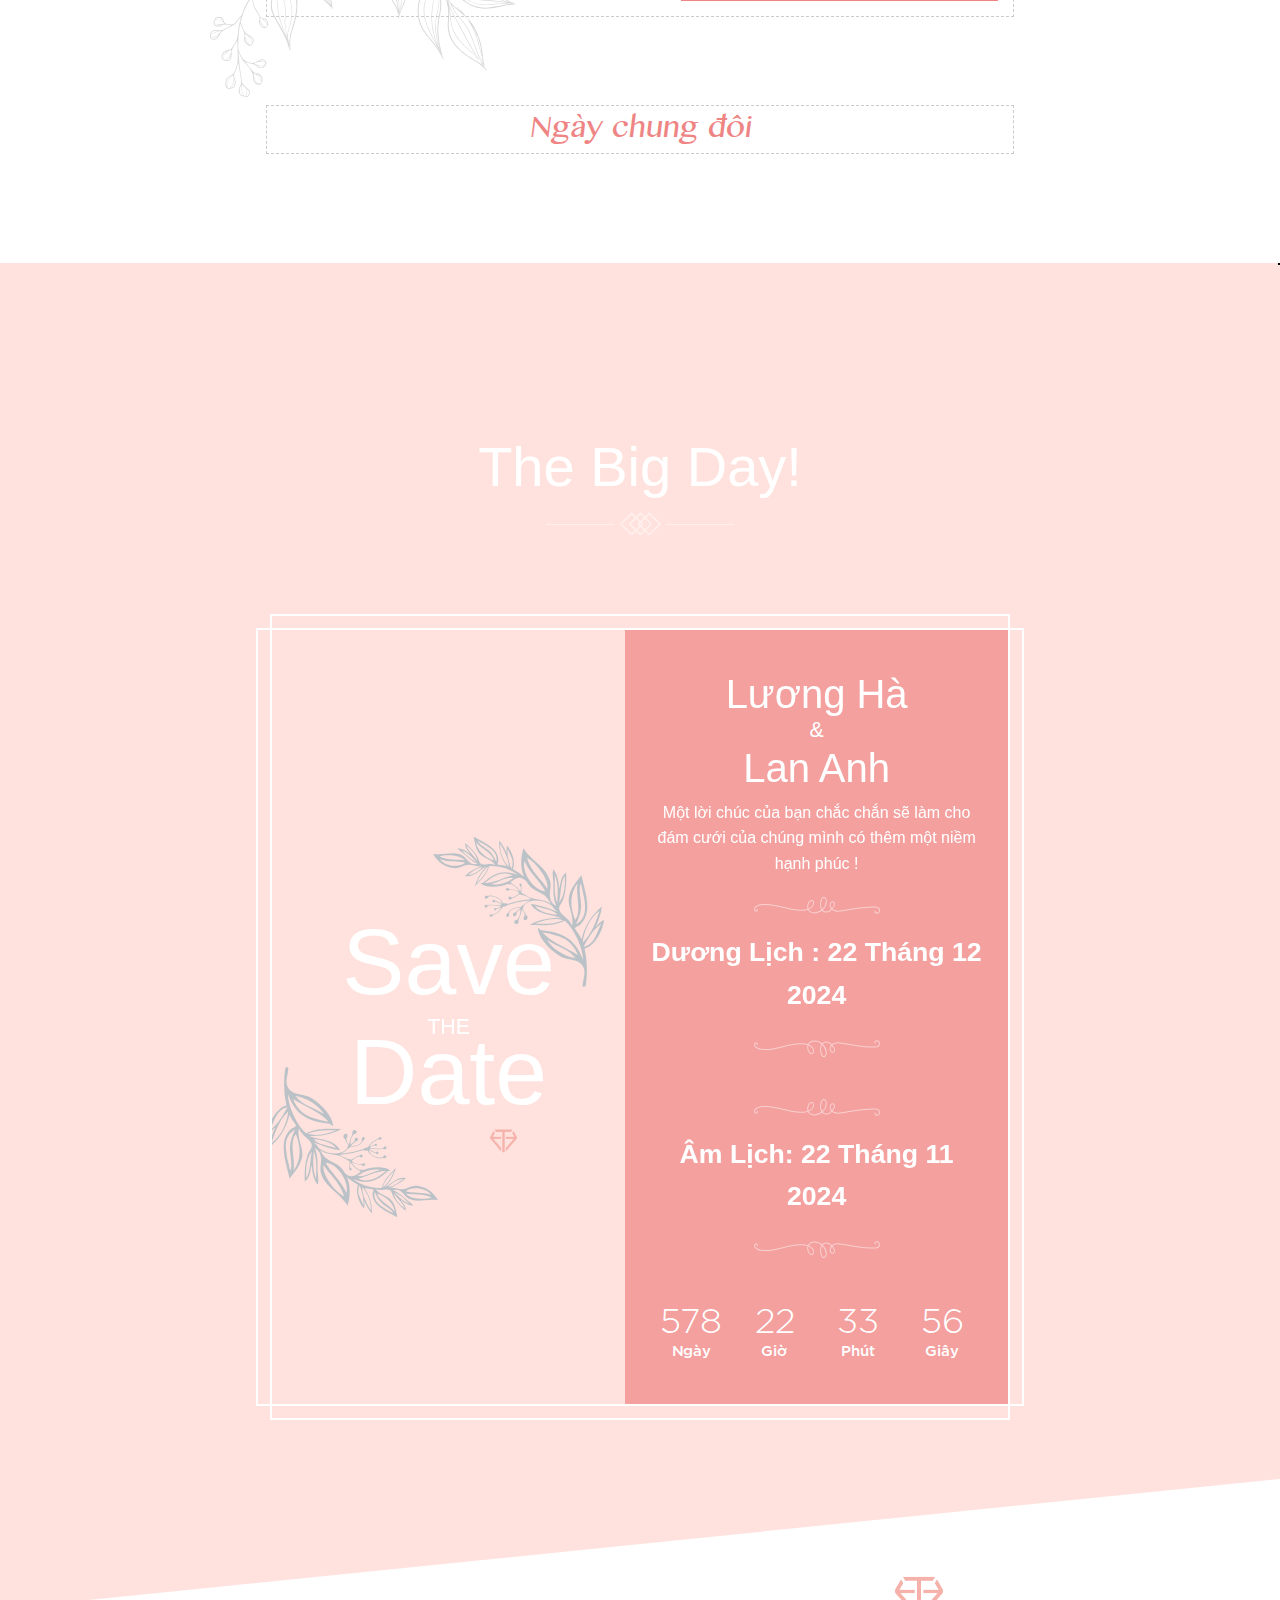
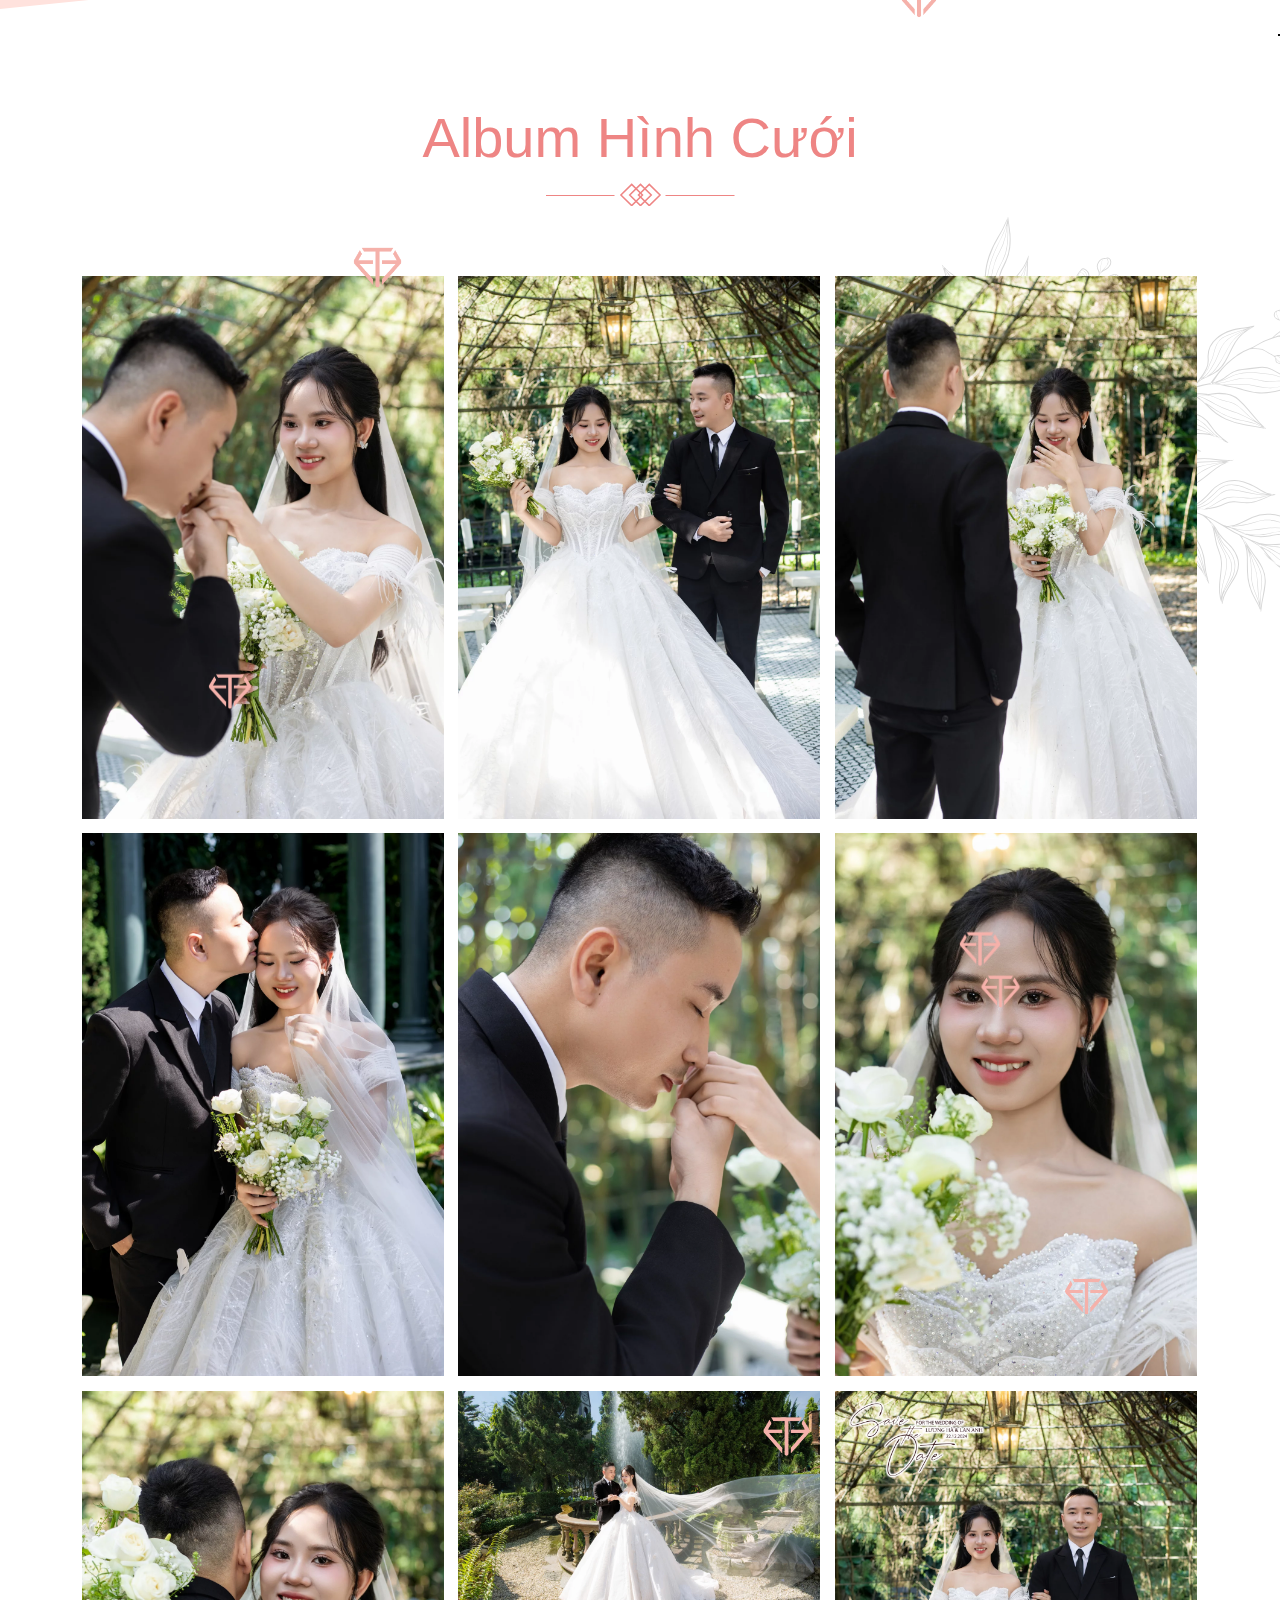
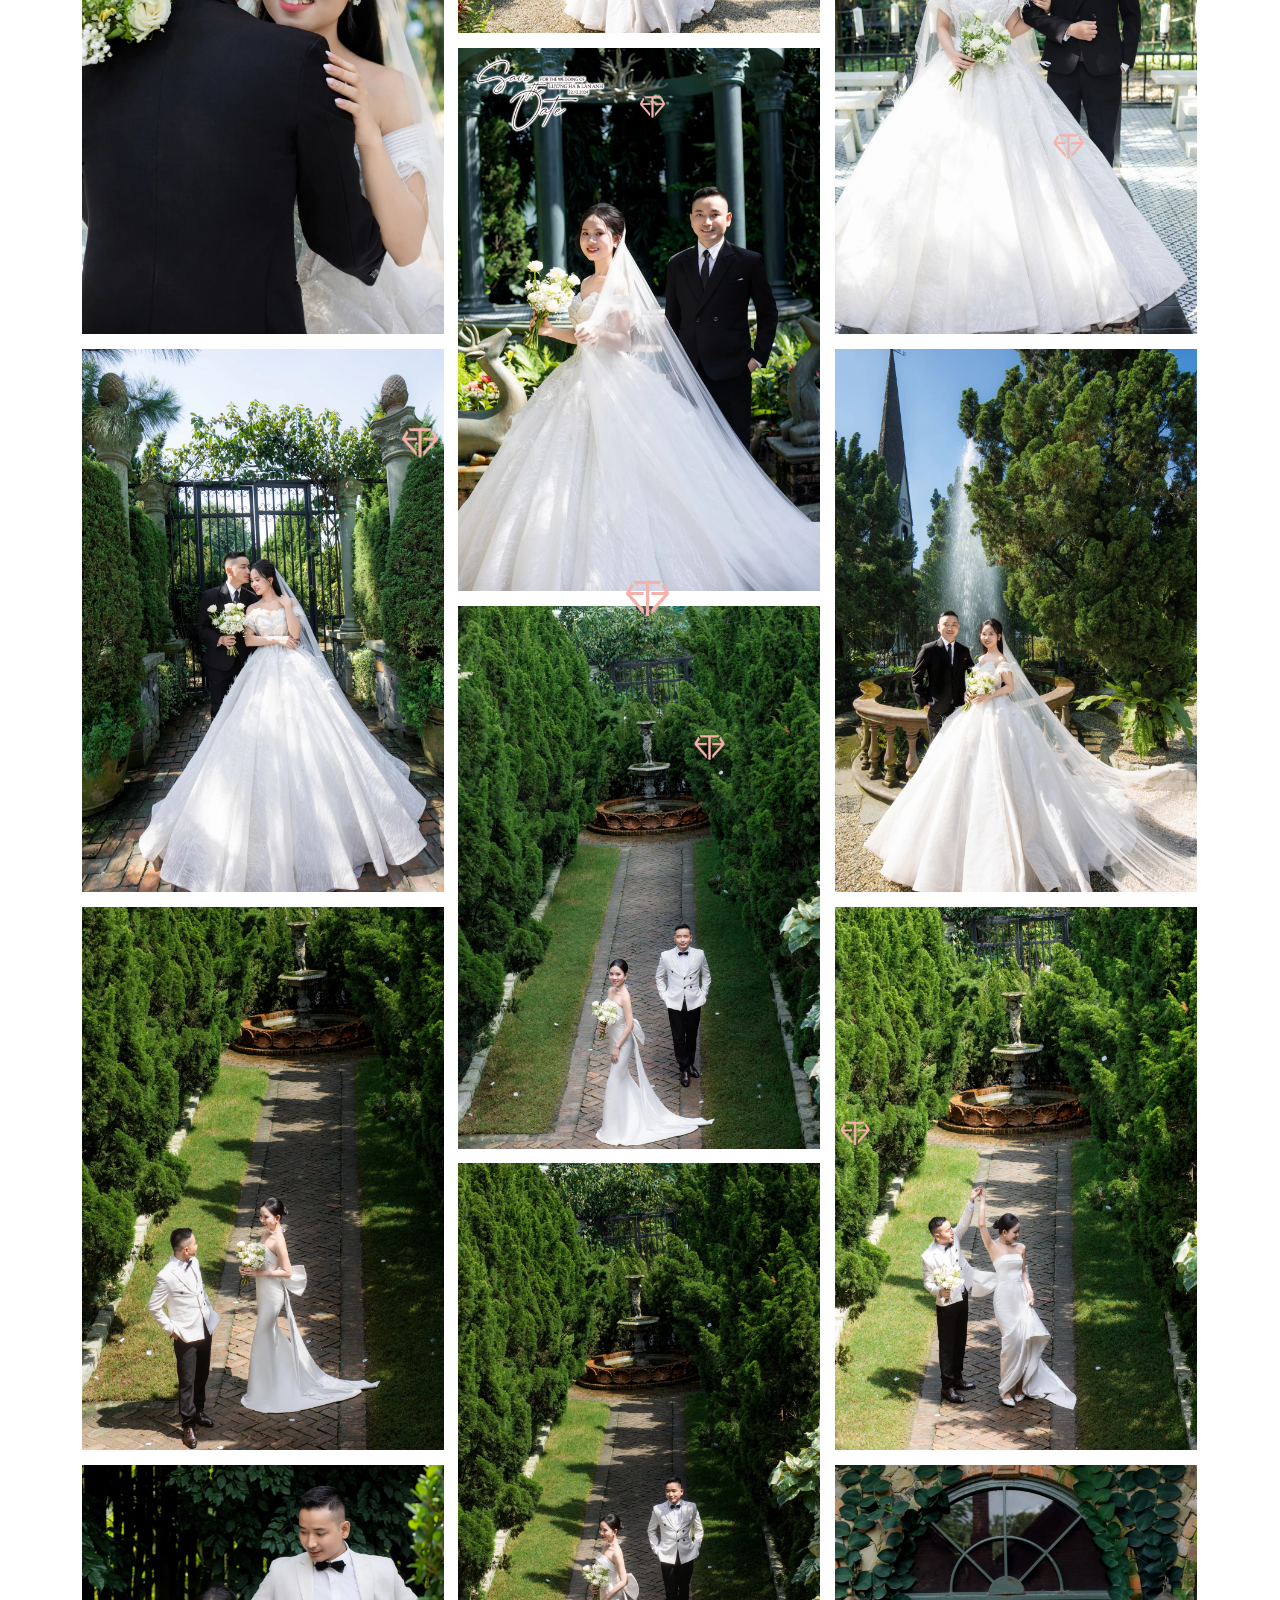
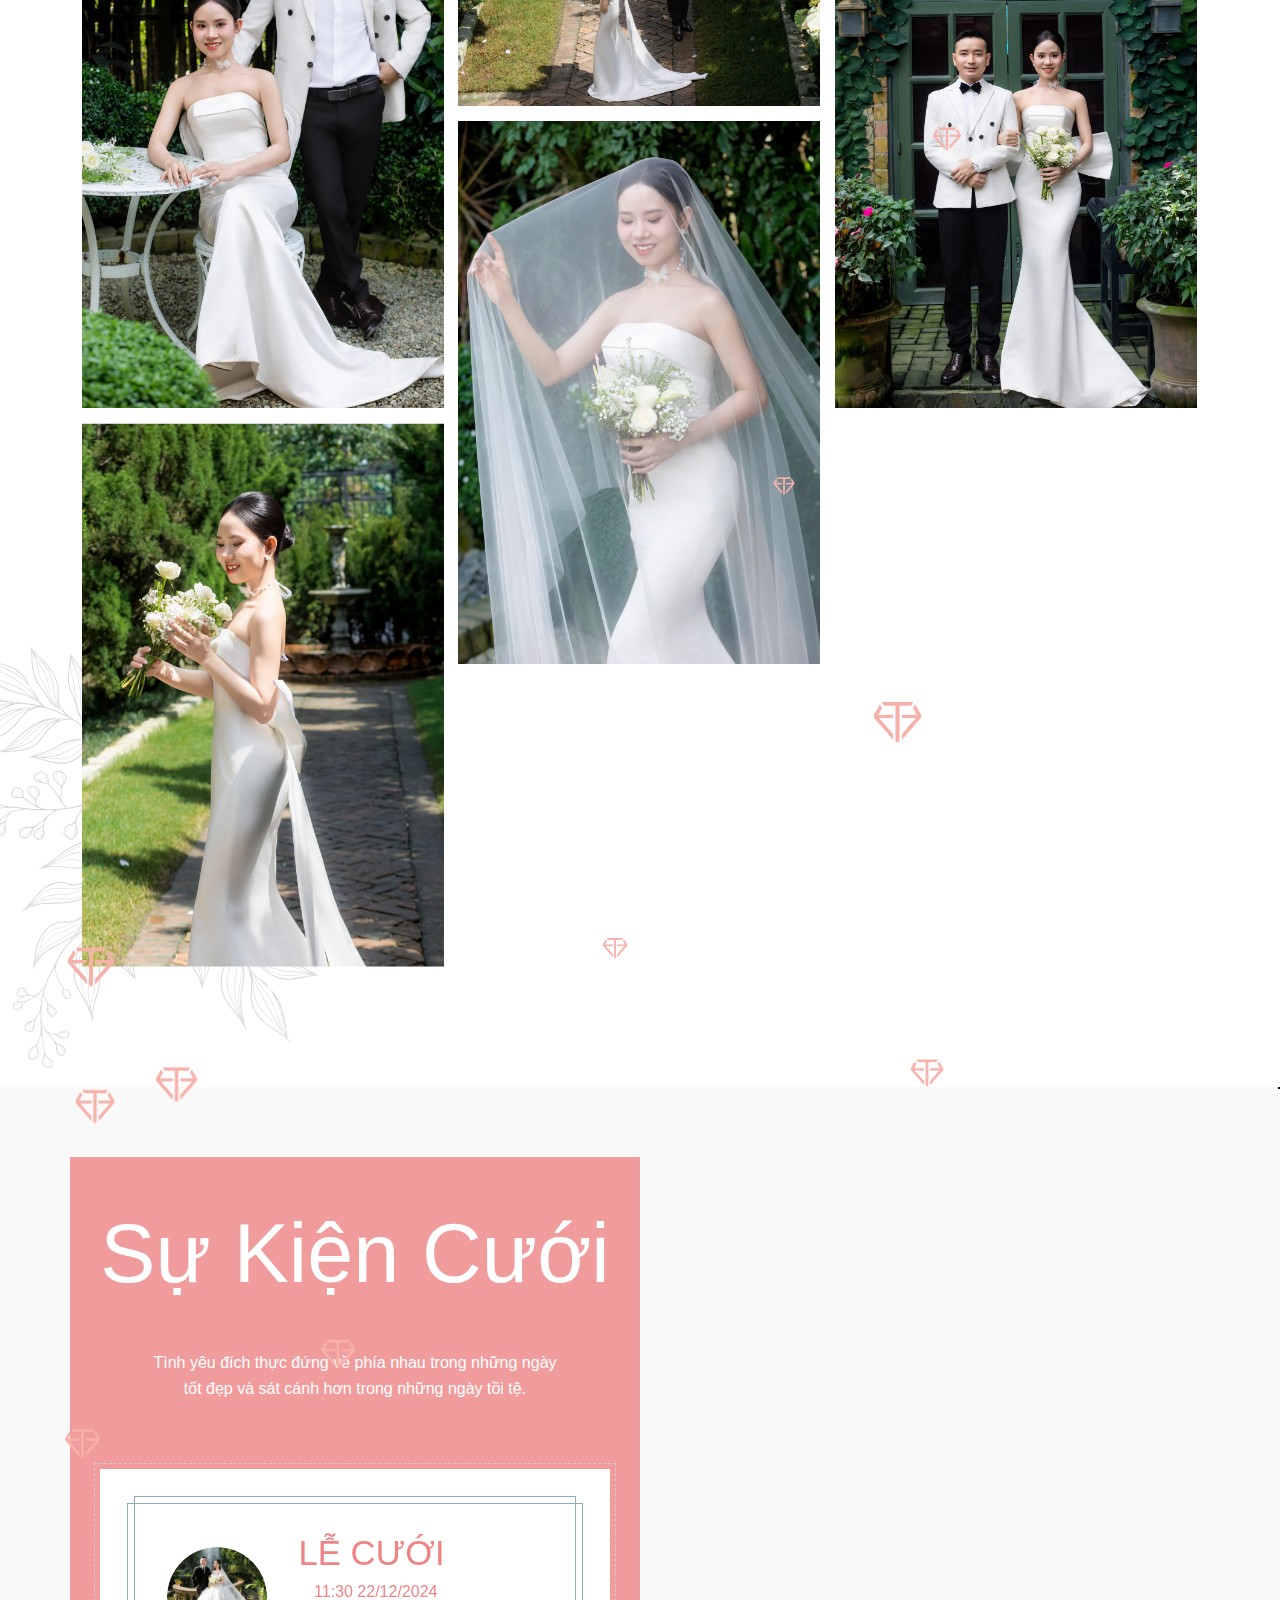
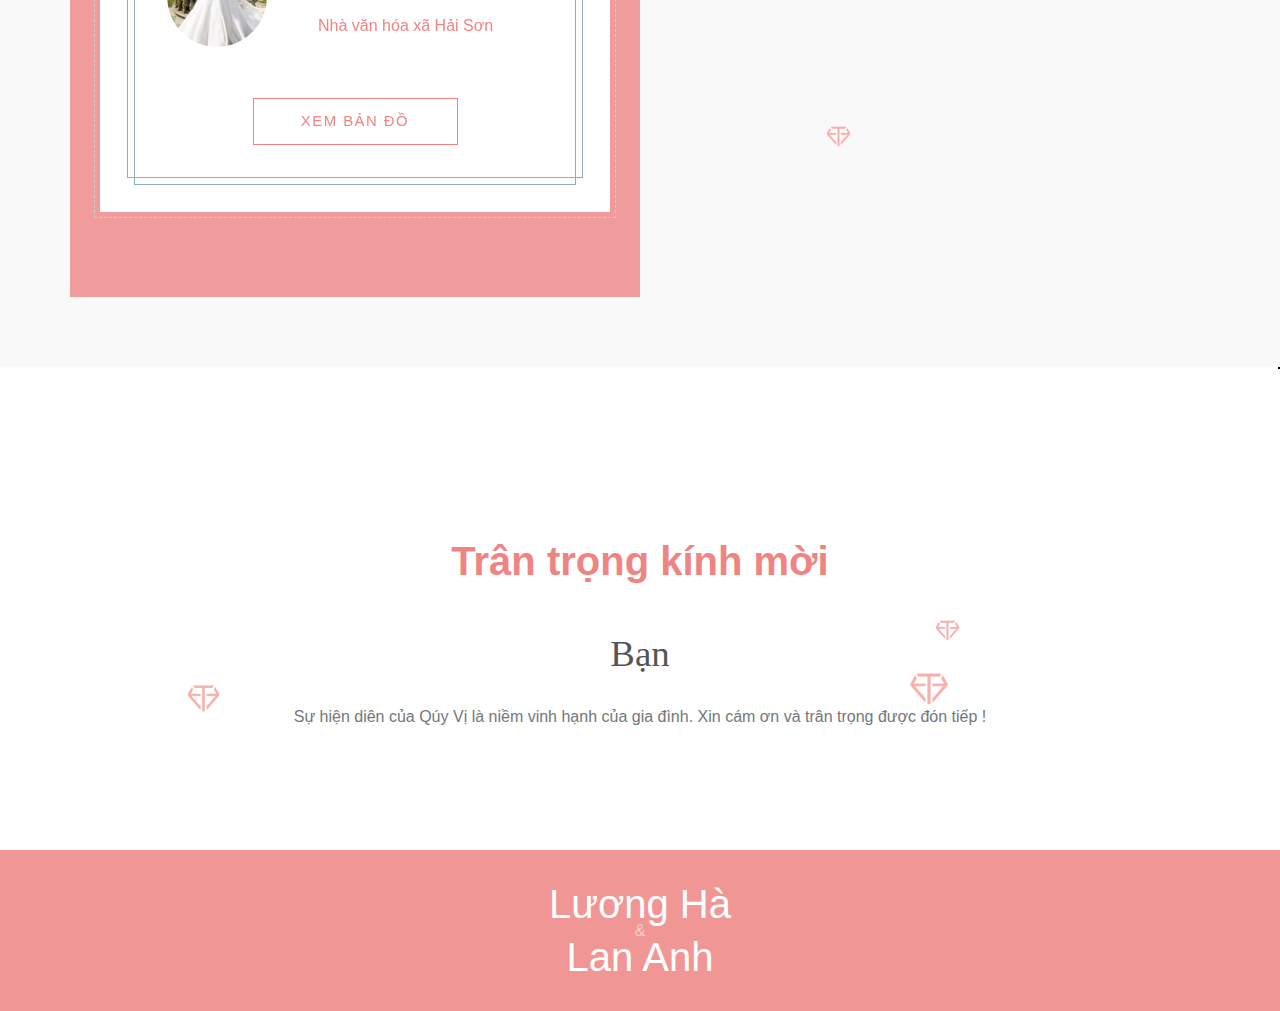
==== commit 3d0a56cb: "no message" ====
--- a/index.html
+++ b/index.html
@@ -3534,8 +3534,9 @@
 				case 24 : preName = "Gia đình Bạn" ; name = "Gia đình Bạn Banh"; break;
 				case 25 : preName = "Bạn" ; name = "Bạn Hồng+"; break;
 				case 26 : preName = "Tèo+" ; name = "Tèo+"; break;
-		
-		
+				case 27 : preName = "Gia đình Bạn" ; name = "Gia đình Bạn Giang"; break;
+		        case 28 : preName = "Bạn" ; name = "Bạn Ý+"; break;
+		        case 29 : preName = "Gia đình Bạn" ; name = "Gia đình Bạn Bình"; break;
 			}
 		$("#guest-name span").text(name);
         $("#pre-guest-name").text("Sự hiện diên của "+preName+" là niềm vinh hạnh của gia đình. Xin cám ơn và trân trọng được đón tiếp !");		
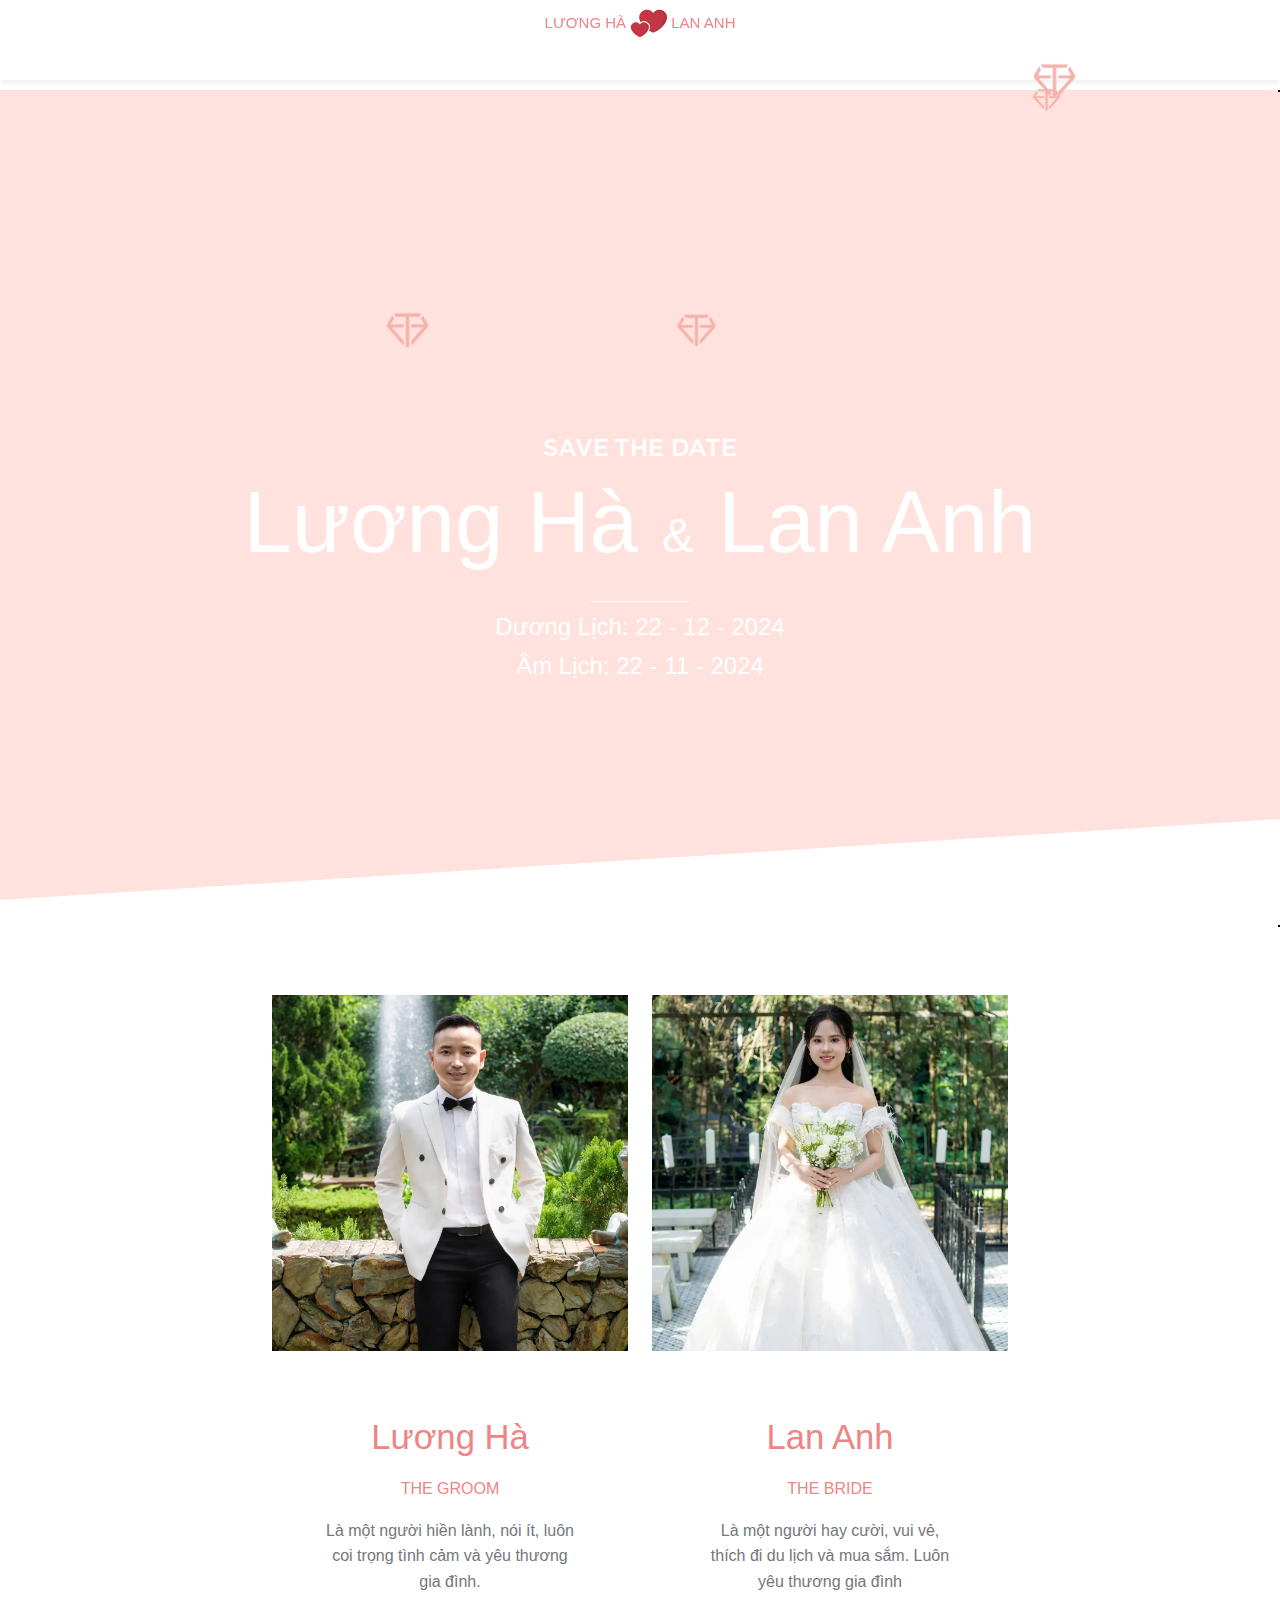
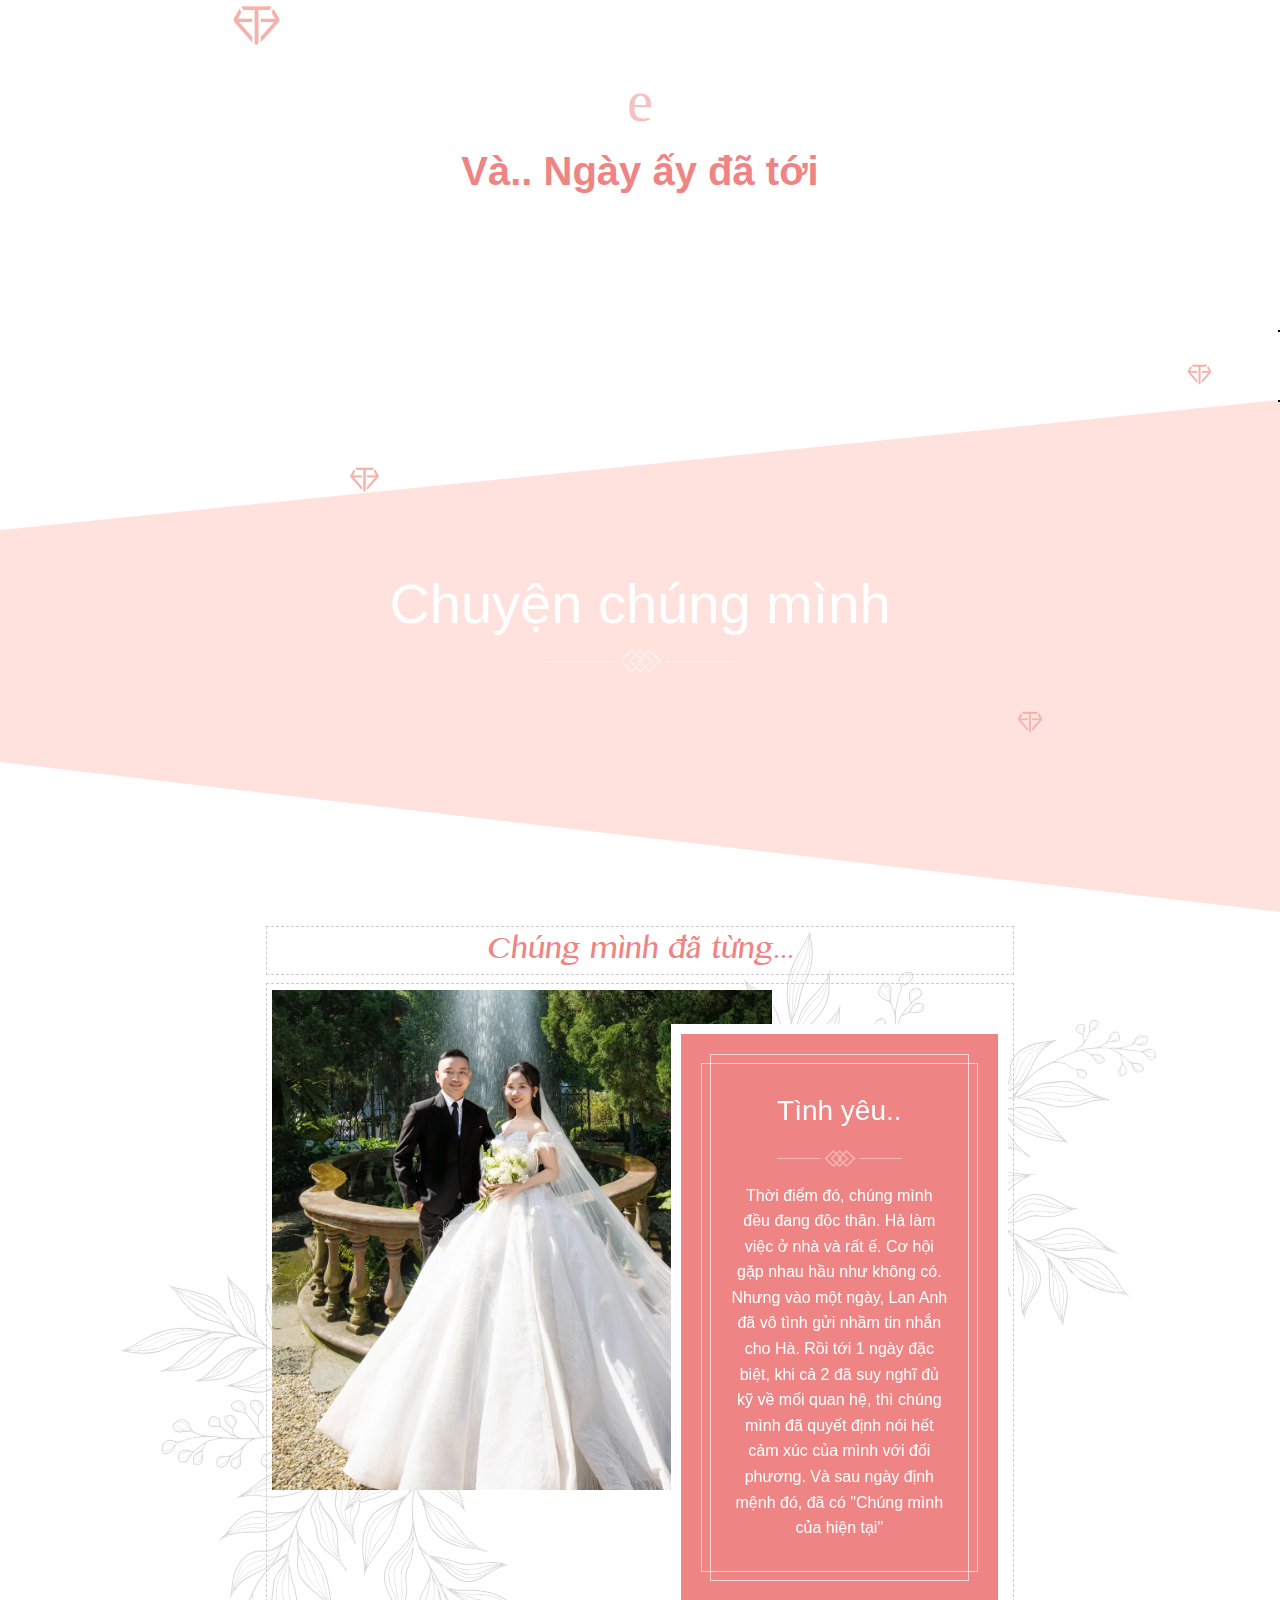
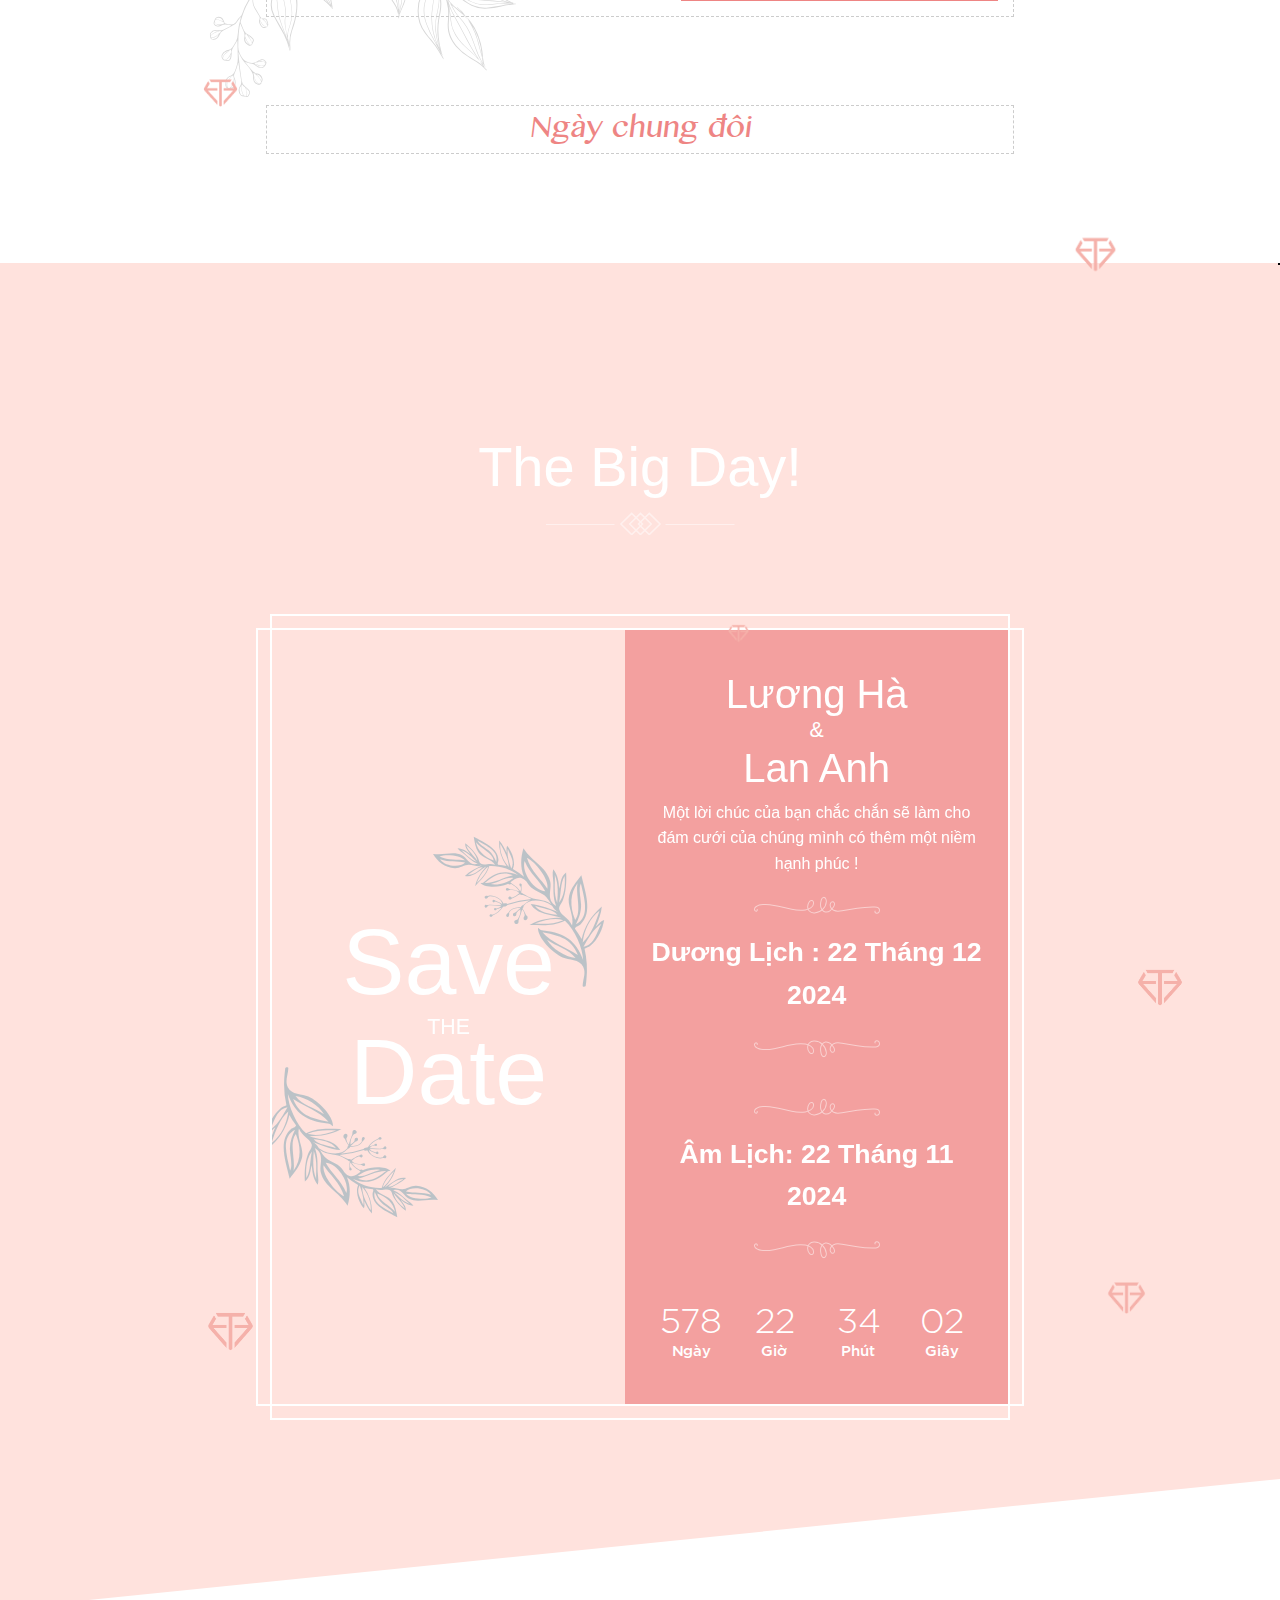
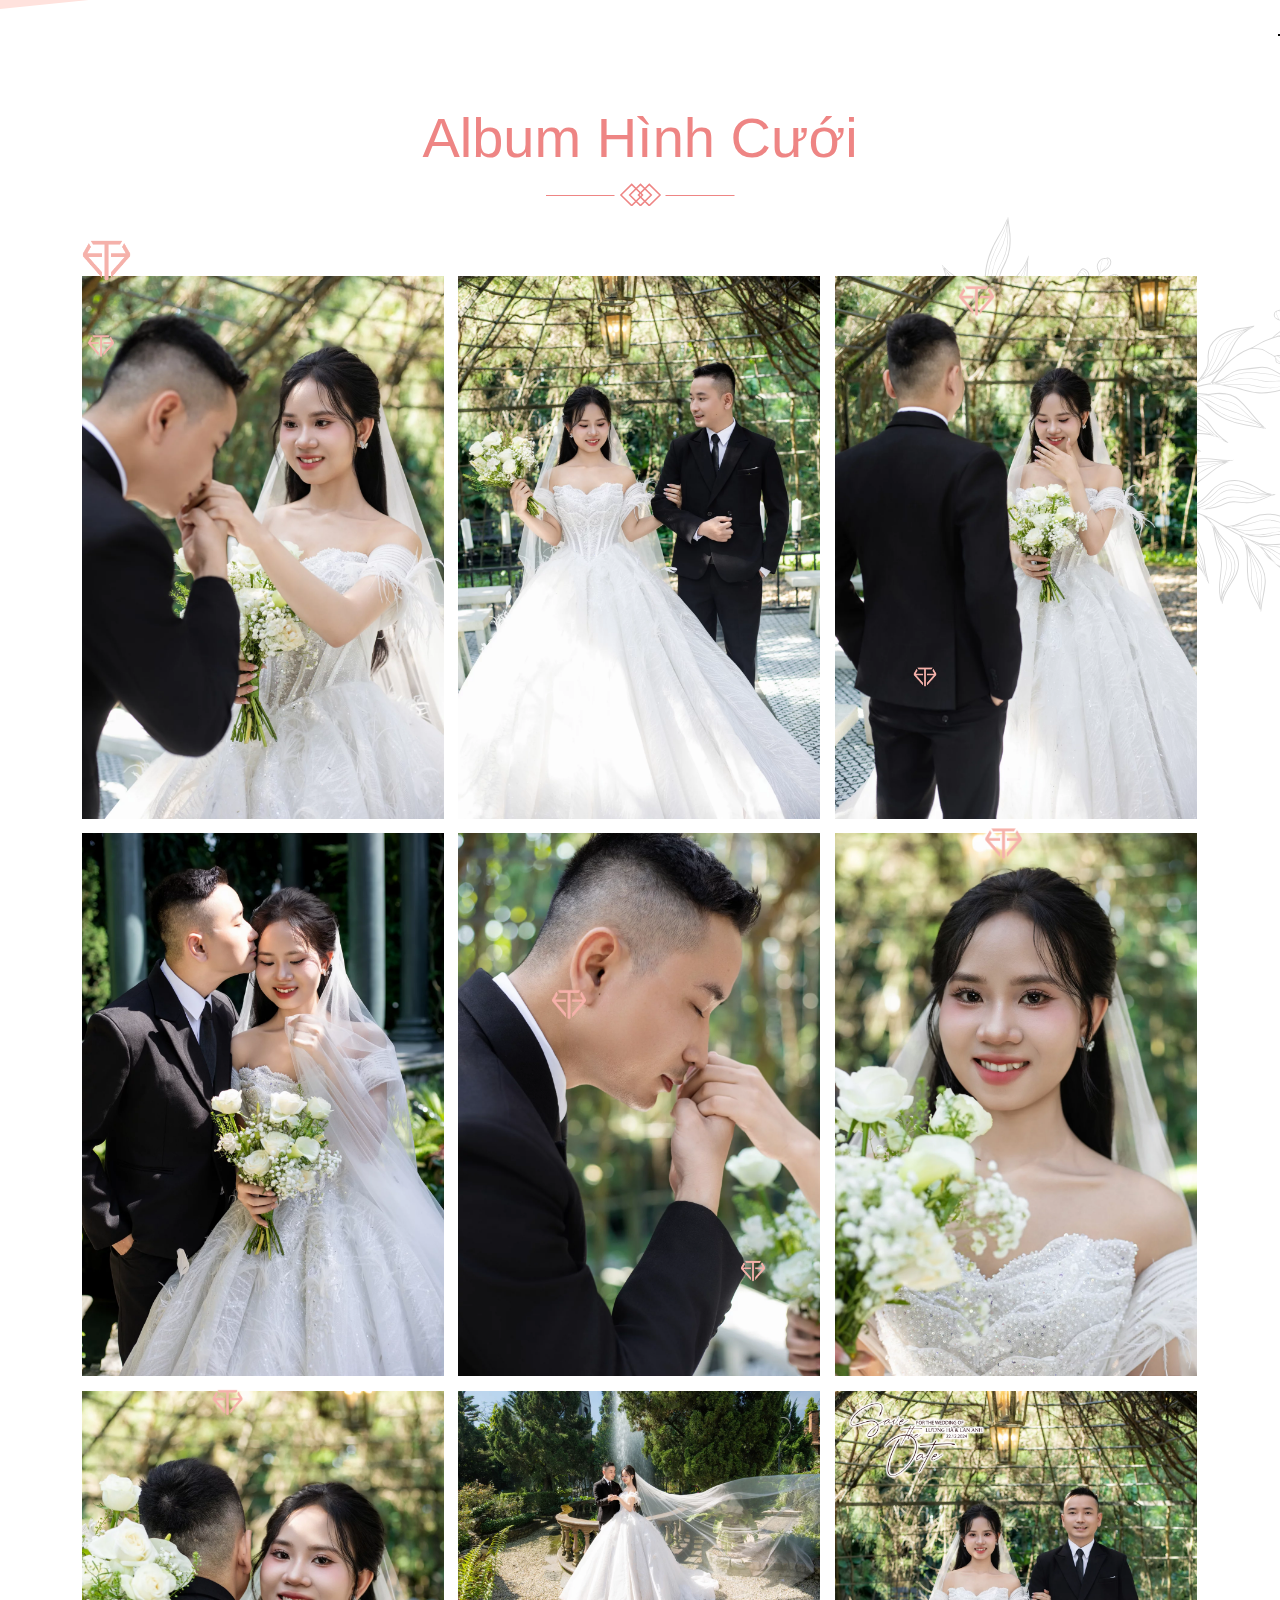
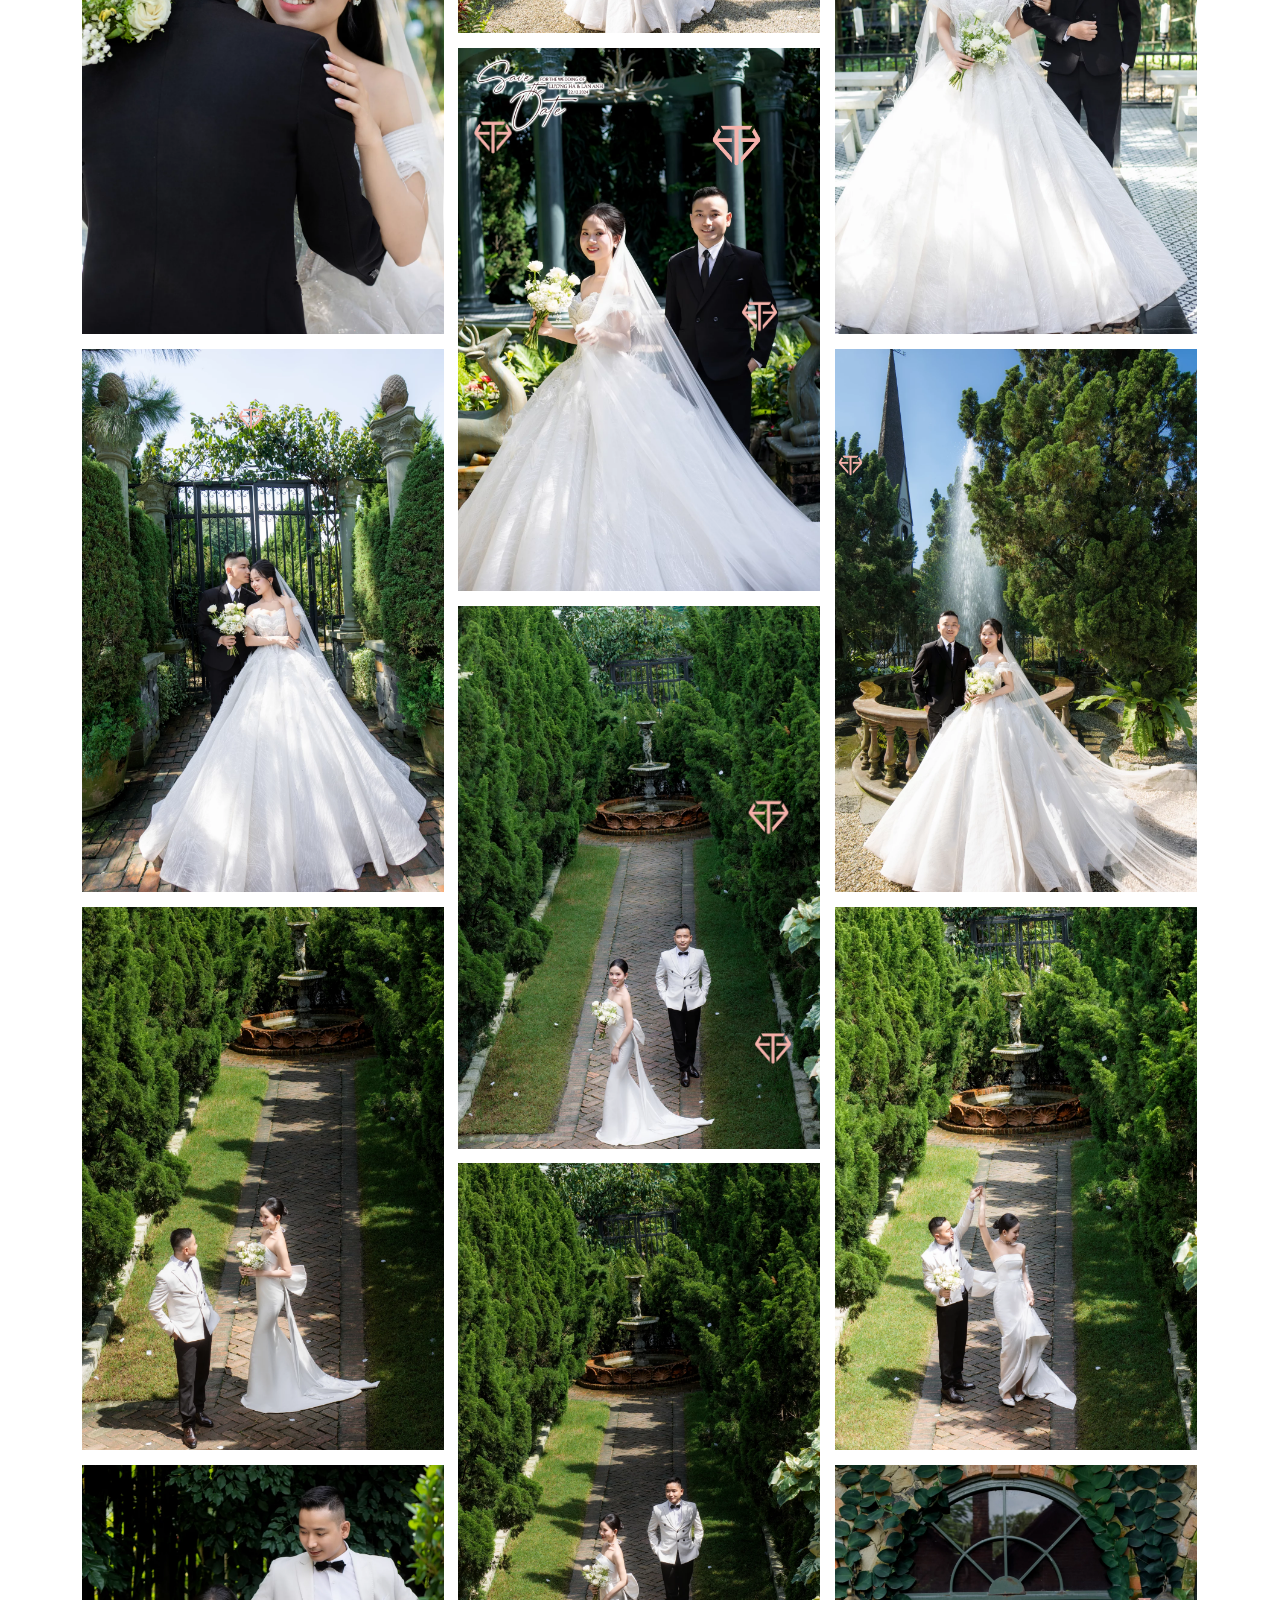
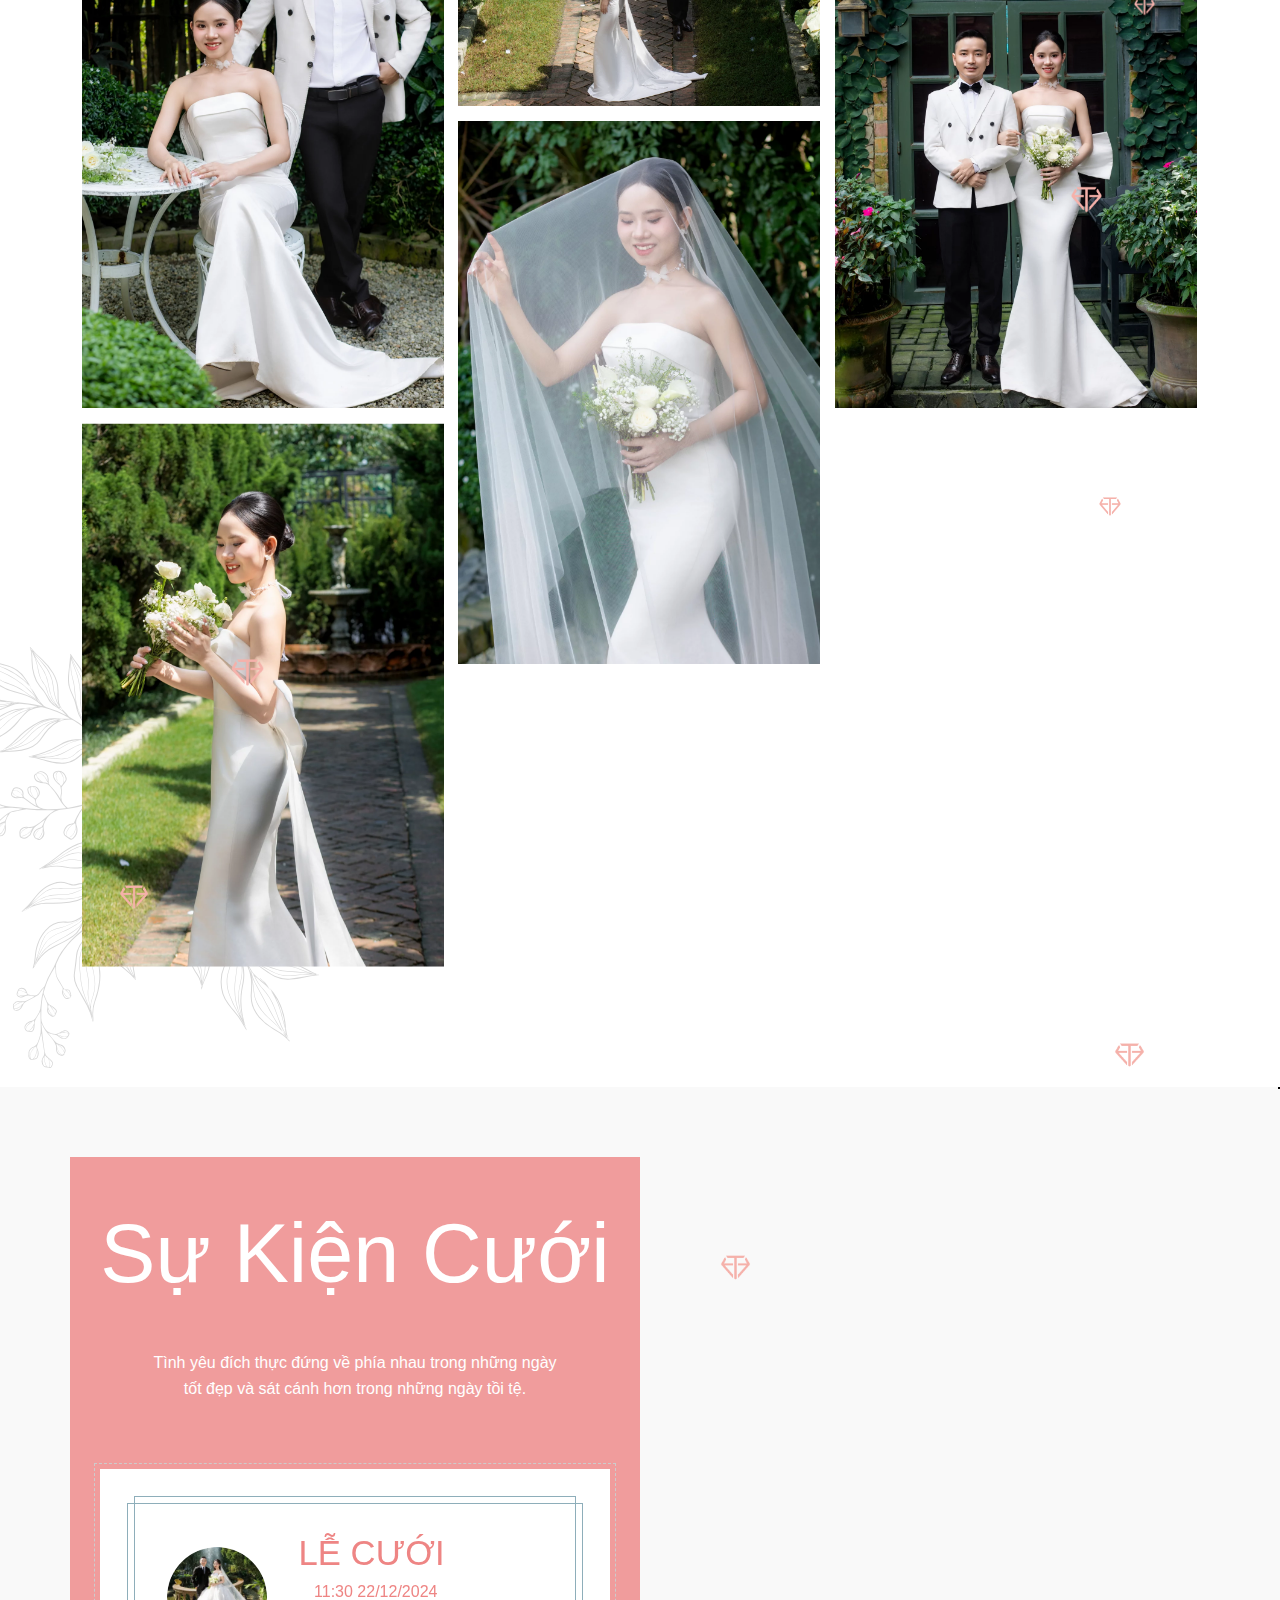
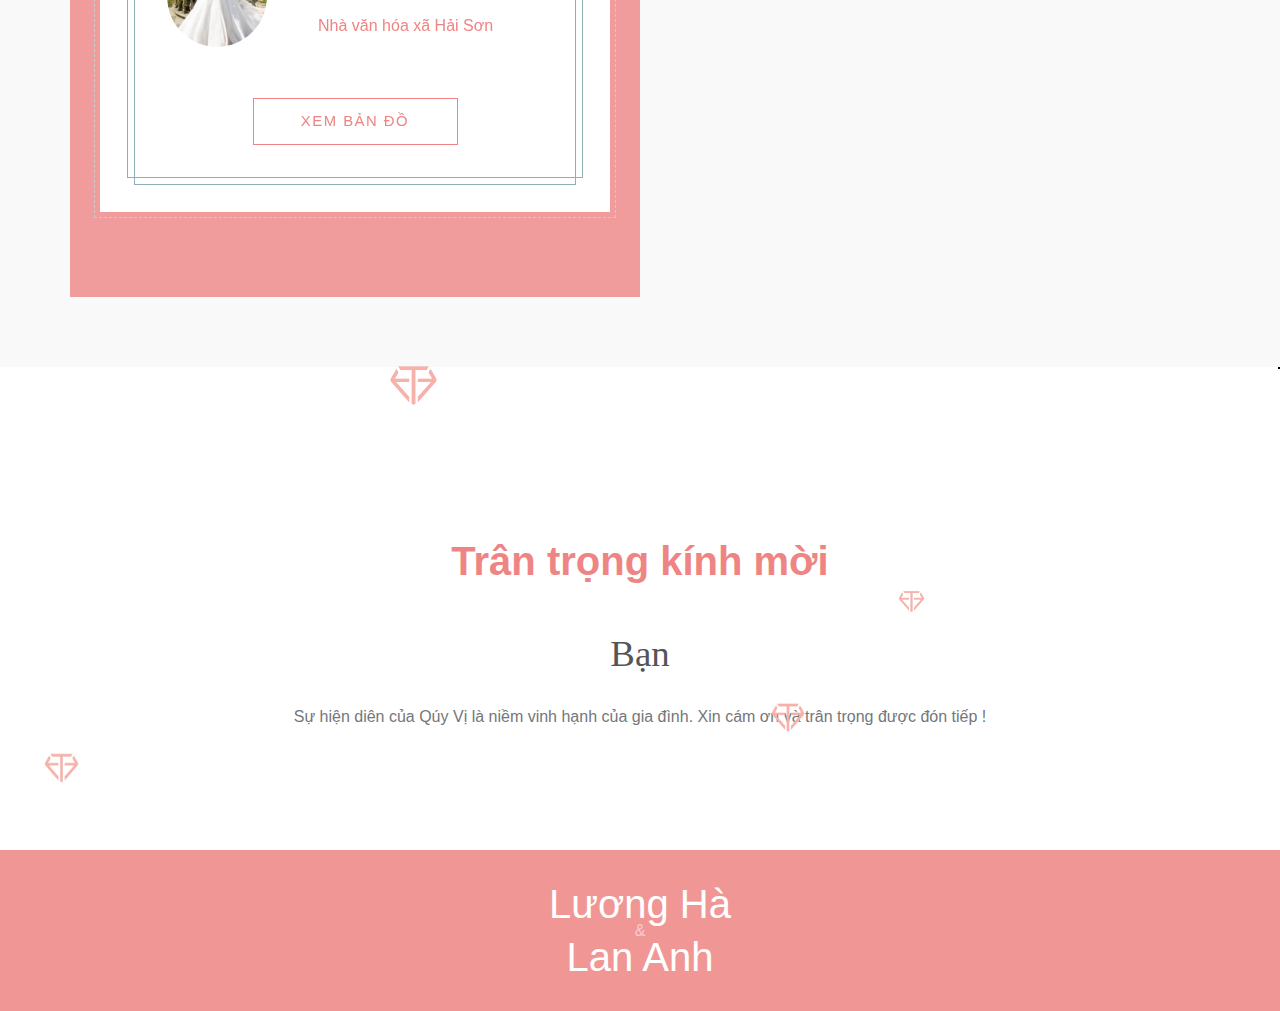
==== commit c4ee675e: "no message" ====
--- a/index.html
+++ b/index.html
@@ -3537,6 +3537,8 @@
 				case 27 : preName = "Gia đình Bạn" ; name = "Gia đình Bạn Giang"; break;
 		        case 28 : preName = "Bạn" ; name = "Bạn Ý+"; break;
 		        case 29 : preName = "Gia đình Bạn" ; name = "Gia đình Bạn Bình"; break;
+				case 30 : preName = "Gia đình Bạn" ; name = "Gia đình Bạn Lãm"; break;
+				case 31 : preName = "Gia đình Bạn" ; name = "Gia đình Bạn Thức"; break;
 			}
 		$("#guest-name span").text(name);
         $("#pre-guest-name").text("Sự hiện diên của "+preName+" là niềm vinh hạnh của gia đình. Xin cám ơn và trân trọng được đón tiếp !");		
